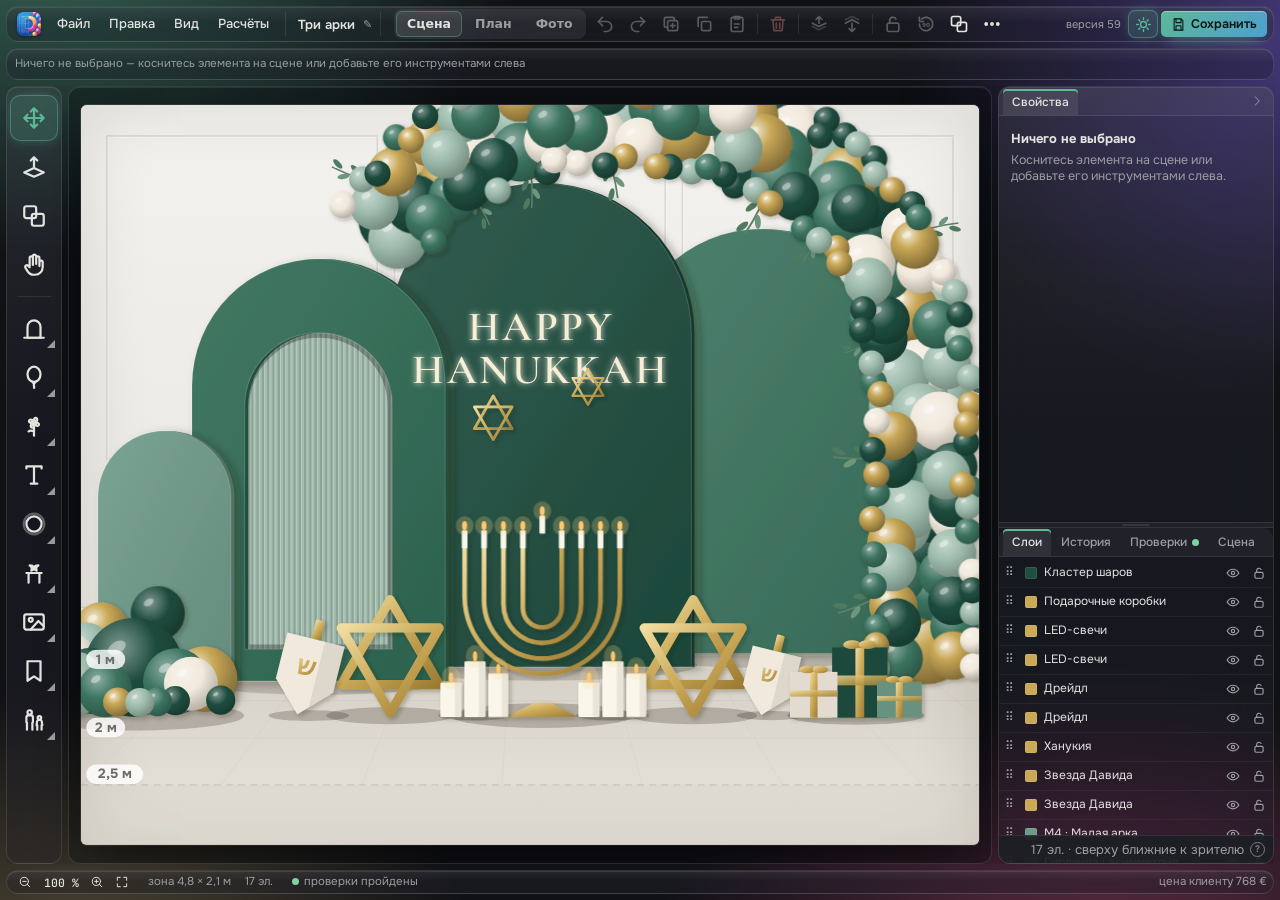
==== index.html @ ae2aa24e "v59: при выделенной группе касание другого объекта выбирает его Co-Authored-By: Claude Opus 5.5 <nor" ====
<!doctype html>
<html lang="ru">
<head>
<meta charset="utf-8">
<meta name="viewport" content="width=device-width,initial-scale=1,viewport-fit=cover">
<meta name="theme-color" content="#2A2C2F">
<meta name="description" content="Konfetti Deco — конструктор фотозон: сцена, смета, чертежи и предложение клиенту">
<link rel="manifest" href="manifest.webmanifest">
<link rel="icon" type="image/png" href="icons/favicon-64.png">
<link rel="apple-touch-icon" href="icons/icon-180.png">
<meta name="apple-mobile-web-app-capable" content="yes">
<meta name="mobile-web-app-capable" content="yes">
<meta name="apple-mobile-web-app-status-bar-style" content="black-translucent">
<meta name="apple-mobile-web-app-title" content="Konfetti Deco">
<title>Konfetti Deco</title>

<link rel="stylesheet" href="https://fonts.googleapis.com/css2?family=Cormorant+Garamond:wght@500;600;700&family=JetBrains+Mono:wght@400;500&family=Marck+Script&family=Onest:wght@400;500;600;700&family=Great+Vibes&family=Alex+Brush&family=Parisienne&family=Pinyon+Script&family=Bad+Script&family=Caveat:wght@700&family=Pacifico&family=Lobster&family=Playfair+Display:wght@700&family=Cinzel:wght@700&family=Prata&family=Forum&family=Montserrat:wght@600;700&family=Comfortaa:wght@700&family=Amatic+SC:wght@700&display=swap">
<script>try{var th=localStorage.getItem('fotozona.theme.v1');document.documentElement.setAttribute('data-theme',th==='light'?'light':'dark');if(localStorage.getItem('fotozona.glass.v1')!=='off')document.documentElement.classList.add('glass')}catch(e){document.documentElement.classList.add('glass');document.documentElement.setAttribute('data-theme','dark')}</script>
<style>
/* Layout: a glass tab bar stays on top; every tab is a column of soft raised cards over a warm, lightly tinted ground.
   In the constructor the scene stays in view while the controls scroll under it; on wide screens it becomes two columns. */
:root{
  --bg:#F2ECE1; --bg2:#E8DFCE; --surface:#FFFDF9; --surface2:#F2EBDD; --well:#EDE5D5; --glass:rgba(255,253,249,.74);
  --ink:#1D2320; --muted:#646357; --line:#DCD2BD; --hair:rgba(70,52,18,.12); --hi:rgba(255,255,255,.75);
  --accent:#1F4D3F; --accent2:#2D6B57; --accent-ink:#FFFFFF; --accent-soft:#DCE8E1; --brass:#8A691C; --chip:#EAE2D0;
  --tint1:rgba(201,168,87,.20); --tint2:rgba(47,107,85,.13);
  --ok:#1C6E46; --warn:#8A5A00; --bad:#B3261E; --dim:#A3451C; --wood:#C49A5E; --steel:#7F8C9B; --skin:#E9E4D8;
  --sh1:0 1px 2px rgba(60,44,12,.05),0 10px 28px -14px rgba(60,44,12,.22);
  --sh2:0 2px 4px rgba(60,44,12,.06),0 18px 44px -18px rgba(60,44,12,.32);
  --sh3:0 3px 8px rgba(60,44,12,.08),0 30px 60px -24px rgba(40,30,8,.42);
  --f-display:'Cormorant Garamond',Georgia,'Times New Roman',serif;
  --f-body:'Onest','Segoe UI',Roboto,Arial,sans-serif;
  --f-mono:'JetBrains Mono','SFMono-Regular',Menlo,Consolas,monospace;
  --tabs-h:52px; --r:20px; --rc:13px; --ease:cubic-bezier(.2,.8,.2,1);
}
@media (prefers-color-scheme: dark){ :root:not([data-theme="light"]){
  --bg:#0F1210; --bg2:#151A16; --surface:#1A201C; --surface2:#232B25; --well:#141916; --glass:rgba(24,30,26,.72);
  --ink:#ECE7DA; --muted:#A6A497; --line:#364037; --hair:rgba(255,255,255,.09); --hi:rgba(255,255,255,.07);
  --accent:#7CC8A6; --accent2:#9BD9BC; --accent-ink:#0E1512; --accent-soft:#20332A; --brass:#D9BC74; --chip:#283029;
  --tint1:rgba(201,168,87,.10); --tint2:rgba(124,200,166,.08);
  --ok:#7CD4A4; --warn:#F0C36A; --bad:#FF9A8F; --dim:#F0A27A; --wood:#B98F56; --steel:#93A1B1; --skin:#2A312B;
  --sh1:0 1px 2px rgba(0,0,0,.3),0 10px 28px -14px rgba(0,0,0,.6);
  --sh2:0 2px 4px rgba(0,0,0,.35),0 18px 44px -18px rgba(0,0,0,.7);
  --sh3:0 3px 8px rgba(0,0,0,.4),0 30px 60px -24px rgba(0,0,0,.8); color-scheme:dark } }
:root[data-theme="dark"]{
  --bg:#0F1210; --bg2:#151A16; --surface:#1A201C; --surface2:#232B25; --well:#141916; --glass:rgba(24,30,26,.72);
  --ink:#ECE7DA; --muted:#A6A497; --line:#364037; --hair:rgba(255,255,255,.09); --hi:rgba(255,255,255,.07);
  --accent:#7CC8A6; --accent2:#9BD9BC; --accent-ink:#0E1512; --accent-soft:#20332A; --brass:#D9BC74; --chip:#283029;
  --tint1:rgba(201,168,87,.10); --tint2:rgba(124,200,166,.08);
  --ok:#7CD4A4; --warn:#F0C36A; --bad:#FF9A8F; --dim:#F0A27A; --wood:#B98F56; --steel:#93A1B1; --skin:#2A312B;
  --sh1:0 1px 2px rgba(0,0,0,.3),0 10px 28px -14px rgba(0,0,0,.6);
  --sh2:0 2px 4px rgba(0,0,0,.35),0 18px 44px -18px rgba(0,0,0,.7);
  --sh3:0 3px 8px rgba(0,0,0,.4),0 30px 60px -24px rgba(0,0,0,.8); color-scheme:dark }

*{box-sizing:border-box}
[hidden]{display:none!important}
body{margin:0;background:var(--bg);color:var(--ink);font-family:var(--f-body);font-size:15px;line-height:1.5;-webkit-text-size-adjust:100%;overflow-x:hidden}
body::before{content:"";position:fixed;inset:0;z-index:-1;pointer-events:none;background:radial-gradient(900px 520px at 8% -6%,var(--tint1),transparent 62%),radial-gradient(820px 520px at 104% 8%,var(--tint2),transparent 58%),linear-gradient(180deg,var(--bg),var(--bg2))}
button,input,select,textarea{font:inherit;color:inherit}
button{cursor:pointer;-webkit-tap-highlight-color:transparent}
h1,h2,h3{font-family:var(--f-display);font-weight:600;font-variant-numeric:lining-nums;line-height:1.12;margin:0;text-wrap:balance}
h2{font-size:28px} h3{font-size:22px}
p{margin:0 0 8px} p:last-child{margin-bottom:0}
.muted{color:var(--muted)} .small{font-size:13px} .mono{font-family:var(--f-mono);font-variant-numeric:tabular-nums}
.eyebrow{font-size:11px;letter-spacing:.14em;text-transform:uppercase;color:var(--brass);font-weight:600}
:focus-visible{outline:2px solid var(--accent);outline-offset:2px}
.btn,.chip,.seg button,.tile,.pal,.sw,.tab,.thumb,.tpl,.gbtn,.cmyk-btn,.stp .sb{transition:transform .12s var(--ease),background-color .18s,box-shadow .18s,border-color .18s,color .18s,opacity .18s}

/* ---------- header and tabs ---------- */
.top{display:flex;align-items:flex-end;gap:10px;padding:16px 16px 10px;max-width:1280px;margin:0 auto}
.top .brand{flex:1;min-width:0}
.pname{display:block;width:100%;border:0;background:transparent;font-family:var(--f-display);font-weight:600;font-size:31px;line-height:1.1;padding:0;border-bottom:1px dashed transparent;font-variant-numeric:lining-nums;text-overflow:ellipsis}
.pname:hover,.pname:focus{border-bottom-color:var(--line);outline:none}
.top .acts{display:flex;gap:6px;flex:none}
body[data-tab=con] .top .acts .btn.ic{display:none}
.tabs{position:sticky;top:env(safe-area-inset-top,0px);z-index:30;background:var(--glass);-webkit-backdrop-filter:blur(18px) saturate(1.5);backdrop-filter:blur(18px) saturate(1.5);border-block:1px solid var(--hair);box-shadow:0 8px 24px -18px rgba(40,30,8,.5)}
.tabs .in{display:flex;gap:4px;align-items:center;height:var(--tabs-h);overflow-x:auto;scrollbar-width:none;max-width:1280px;margin:0 auto;padding:0 12px}
.tabs .in::-webkit-scrollbar{display:none}
.tab{flex:none;border:0;background:transparent;height:38px;padding:0 13px;border-radius:999px;font-size:14px;font-weight:500;color:var(--muted);white-space:nowrap}
.tab:hover{color:var(--ink)}
.tab[aria-selected="true"]{color:var(--accent-ink);background:linear-gradient(180deg,var(--accent2),var(--accent));font-weight:600;box-shadow:inset 0 1px 0 rgba(255,255,255,.22),0 6px 14px -8px var(--accent)}
.tab .n{font-family:var(--f-mono);font-size:11px;opacity:.6;margin-right:6px}
main{max-width:1280px;margin:0 auto;padding-block:16px 90px;padding-inline:16px}

/* ---------- cards and common pieces ---------- */
.col{display:flex;flex-direction:column;gap:16px}
.cols{display:grid;gap:16px;grid-template-columns:minmax(0,1fr)}
.cols>*,.col>*,.con>*,.con-l>*,.con-r>*{min-width:0}
@media (min-width:1040px){.cols{grid-template-columns:minmax(0,1fr) minmax(0,1fr);align-items:start}.cols>.wide{grid-column:1/-1}}
[data-sec]:empty{display:none}
.card{background:linear-gradient(180deg,var(--surface),color-mix(in srgb,var(--surface) 92%,var(--bg2)));border:1px solid var(--hair);border-radius:var(--r);padding:18px;box-shadow:inset 0 1px 0 var(--hi),var(--sh1)}
.card>.eyebrow{margin-bottom:2px}
.card>h2,.card>h3{margin-bottom:12px}
.card .lead{color:var(--muted);margin:-4px 0 12px;max-width:68ch}
.row{display:flex;flex-wrap:wrap;gap:8px;align-items:center}
.grid{display:grid;gap:10px;grid-template-columns:repeat(auto-fill,minmax(132px,1fr))}
.grid.w{grid-template-columns:repeat(auto-fill,minmax(200px,1fr))}
.grid.stats{margin-top:14px}
hr{border:0;border-top:1px solid var(--hair);margin:14px 0}

.btn{display:inline-flex;align-items:center;justify-content:center;gap:7px;min-height:44px;padding:0 15px;border-radius:var(--rc);border:1px solid var(--hair);background:linear-gradient(180deg,var(--surface),var(--surface2));font-weight:500;font-size:14px;white-space:nowrap;box-shadow:inset 0 1px 0 var(--hi),0 1px 2px rgba(40,30,8,.08)}
.btn:hover{border-color:color-mix(in srgb,var(--accent) 55%,transparent)}
.btn:active,.chip:active,.tile:active,.pal:active,.tpl:active,.gbtn:active,.thumb:active{transform:scale(.97)}
.btn.pri{background:linear-gradient(180deg,var(--accent2),var(--accent));border-color:transparent;color:var(--accent-ink);font-weight:600;box-shadow:inset 0 1px 0 rgba(255,255,255,.25),0 8px 18px -10px var(--accent)}
.btn.sm{min-height:36px;padding:0 11px;font-size:13px}
.btn.ic{width:44px;padding:0}
.btn.dng{color:var(--bad)}
.btn[disabled],.gbtn[disabled]{opacity:.38;cursor:default}
.btn svg,.gbtn svg{width:18px;height:18px;flex:none}
.up{position:relative;overflow:hidden;cursor:pointer}
.up input[type=file]{position:absolute;inset:0;width:100%;height:100%;opacity:0;cursor:pointer;font-size:0}

.fld{display:flex;flex-direction:column;gap:4px;min-width:0}
.fld>.fl{font-size:12px;color:var(--muted);overflow:hidden;text-overflow:ellipsis}
.fld input[type=text],.fld input[type=date],.fld select,.fld textarea{min-height:44px;border:1px solid var(--hair);border-radius:var(--rc);background:var(--surface);padding:0 12px;width:100%;min-width:0;box-shadow:inset 0 1px 2px rgba(40,30,8,.06)}
.fld textarea{padding:10px 12px;resize:vertical;line-height:1.4}
.stp{display:flex;align-items:stretch;height:44px;border:1px solid var(--hair);border-radius:var(--rc);overflow:hidden;background:var(--surface);box-shadow:inset 0 1px 2px rgba(40,30,8,.06)}
.stp input{flex:1;width:100%;min-width:0;border:0;background:transparent;text-align:center;font-family:var(--f-mono);font-size:14px;padding:0 2px;-moz-appearance:textfield;appearance:textfield}
.stp input::-webkit-outer-spin-button,.stp input::-webkit-inner-spin-button{-webkit-appearance:none;margin:0}
.stp .sb{flex:none;width:38px;border:0;background:var(--surface2);font-size:19px;line-height:1;color:var(--ink)}
.stp .sb:active{background:var(--chip);transform:scale(.94)}
.seg{display:inline-flex;gap:3px;padding:3px;border-radius:calc(var(--rc) + 2px);background:var(--well);box-shadow:inset 0 1px 3px rgba(40,30,8,.12);max-width:100%}
.seg button{border:0;background:transparent;min-height:38px;padding:0 13px;font-size:13.5px;border-radius:calc(var(--rc) - 2px);white-space:nowrap;color:var(--muted)}
.seg button[aria-pressed="true"]{background:linear-gradient(180deg,var(--accent2),var(--accent));color:var(--accent-ink);font-weight:600;box-shadow:inset 0 1px 0 rgba(255,255,255,.22),0 4px 10px -6px var(--accent)}
.seg.scroll{display:flex;overflow-x:auto;scrollbar-width:none}
.seg.scroll::-webkit-scrollbar{display:none}
.seg.scroll button{flex:1 0 auto}
.tog{display:inline-flex;align-items:center;gap:9px;min-height:44px;cursor:pointer;font-size:14px}
.tog input{width:22px;height:22px;accent-color:var(--accent);margin:0;flex:none}
.togs{gap:4px 18px}
.chip{display:inline-flex;align-items:center;gap:7px;min-height:40px;padding:0 14px;border-radius:999px;border:1px solid var(--hair);background:linear-gradient(180deg,var(--surface),var(--surface2));font-size:13.5px;white-space:nowrap;box-shadow:inset 0 1px 0 var(--hi)}
.chip[aria-pressed="true"]{background:linear-gradient(180deg,var(--accent2),var(--accent));border-color:transparent;color:var(--accent-ink);font-weight:600;box-shadow:inset 0 1px 0 rgba(255,255,255,.22),0 6px 14px -8px var(--accent)}
.chips{display:flex;flex-wrap:wrap;gap:7px}

/* colour */
.sws{display:flex;flex-wrap:wrap;gap:9px;align-items:center}
.sw{width:40px;height:40px;border-radius:50%;padding:0;flex:none;border:2px solid var(--surface);background:radial-gradient(circle at 30% 24%,rgba(255,255,255,.6),rgba(255,255,255,0) 46%),var(--c,#888);box-shadow:0 0 0 1px var(--hair),0 3px 8px -3px rgba(40,30,8,.4)}
.sw.big{width:48px;height:48px}
.sw:hover{transform:translateY(-1px)}
.sw[aria-pressed="true"]{box-shadow:0 0 0 2.5px var(--accent),0 6px 12px -4px rgba(40,30,8,.45);transform:scale(1.06)}
.cmyk-btn{display:inline-flex;align-items:center;gap:9px;min-height:40px;padding:0 13px 0 6px;border-radius:999px;border:1px solid var(--hair);background:linear-gradient(180deg,var(--surface),var(--surface2));font-size:12.5px;box-shadow:inset 0 1px 0 var(--hi)}
.cmyk-btn i{width:28px;height:28px;border-radius:50%;border:1px solid var(--hair);flex:none}
.cmyk-btn[aria-expanded="true"]{border-color:var(--accent);box-shadow:0 0 0 1px var(--accent)}
.cmyk{margin-top:10px;padding:14px;border-radius:16px;background:var(--well);box-shadow:inset 0 1px 3px rgba(40,30,8,.12);display:flex;flex-direction:column;gap:10px;animation:pop .22s var(--ease)}
.cmyk.wheelp{flex-direction:row;flex-wrap:wrap;gap:18px;align-items:center;justify-content:center;padding:18px 14px}
.wh{position:relative;flex:0 0 auto;width:min(230px,100%);aspect-ratio:1;border-radius:50%;touch-action:none;cursor:crosshair;-webkit-user-select:none;user-select:none;
  background:radial-gradient(closest-side,#fff,rgba(255,255,255,0)),conic-gradient(from 90deg,#f00,#f0f,#00f,#0ff,#0f0,#ff0,#f00);
  box-shadow:0 0 0 5px var(--surface),0 0 0 6px var(--hair),0 12px 26px -12px rgba(40,30,8,.55)}
.whd{position:absolute;inset:0;border-radius:50%;background:#000;opacity:calc((1 - var(--v,1))*.6);pointer-events:none}
.whl{position:absolute;left:50%;top:50%;height:0;border-top:2px dashed rgba(20,20,20,.6);transform-origin:0 50%;pointer-events:none;filter:drop-shadow(0 0 1px rgba(255,255,255,.7))}
.wht{position:absolute;width:32px;height:32px;margin:-16px 0 0 -16px;border-radius:50%;border:3px solid #fff;box-shadow:0 0 0 2px rgba(0,0,0,.62),0 4px 10px rgba(0,0,0,.4);pointer-events:none}
.whside{flex:1 1 230px;min-width:0;display:flex;flex-direction:column;gap:12px}
.whrow{display:grid;grid-template-columns:auto minmax(0,1fr);gap:12px;align-items:center}
.whrow b,.kn b{font-weight:500;font-size:12px;color:var(--muted)}
.kn{display:grid;grid-template-columns:repeat(4,minmax(0,1fr));gap:8px}
.kn label{display:flex;flex-direction:column;gap:3px;min-width:0}
.kn b{font-family:var(--f-mono);font-size:13px;padding-left:2px}
.cmyk input[type=number],.cmyk .hex input{height:40px;border:1px solid var(--hair);border-radius:11px;background:var(--surface);text-align:center;font-family:var(--f-mono);font-size:14px;width:100%;min-width:0;padding:0 4px}
.cmyk input[type=range]{-webkit-appearance:none;appearance:none;width:100%;height:30px;background:transparent;margin:0;touch-action:pan-y}
.cmyk input[type=range]::-webkit-slider-runnable-track{height:14px;border-radius:7px;background:linear-gradient(90deg,var(--g0),var(--g1));box-shadow:inset 0 0 0 1px var(--hair)}
.cmyk input[type=range]::-moz-range-track{height:14px;border-radius:7px;background:linear-gradient(90deg,var(--g0),var(--g1));box-shadow:inset 0 0 0 1px var(--hair)}
.cmyk input[type=range]::-webkit-slider-thumb{-webkit-appearance:none;width:28px;height:28px;margin-top:-7px;border-radius:50%;background:#fff;border:2px solid #1F4D3F;box-shadow:0 3px 8px rgba(0,0,0,.3)}
.cmyk input[type=range]::-moz-range-thumb{width:24px;height:24px;border-radius:50%;background:#fff;border:2px solid #1F4D3F;box-shadow:0 3px 8px rgba(0,0,0,.3)}
.cmyk .hexrow{display:flex;flex-wrap:wrap;gap:10px 14px;align-items:center}
.cmyk .hex{display:flex;align-items:center;gap:8px;font-size:12px;color:var(--muted);flex:none}
.cmyk .hex input{width:104px}
.cmyk .hexrow>span{flex:1;min-width:160px}
.dot{display:inline-block;width:13px;height:13px;border-radius:50%;border:1px solid var(--hair);vertical-align:-1px;margin-right:6px;flex:none}
.dot.cham{background:linear-gradient(135deg,#F3B7CF,#CDB4F0,#A9E3DC,#F6D9B0)!important}

.stat{background:var(--well);border-radius:14px;padding:11px 13px;min-width:0;box-shadow:inset 0 1px 2px rgba(40,30,8,.08)}
.stat b{display:block;font-family:var(--f-mono);font-weight:500;font-size:15px;line-height:1.3;overflow-wrap:anywhere}
.stat span{display:block;font-size:12px;line-height:1.3;color:var(--muted);margin-top:2px}
.stat.ok b{color:var(--ok)} .stat.bad b{color:var(--bad)}

.tw{overflow-x:auto;margin:0 -4px;padding:0 4px}
table.t{width:100%;border-collapse:collapse;font-size:13.5px}
table.t th{font-size:11px;letter-spacing:.06em;text-transform:uppercase;color:var(--muted);font-weight:600;text-align:left;padding:6px 8px;border-bottom:1px solid var(--line);white-space:nowrap}
table.t td{padding:8px;border-bottom:1px solid var(--hair);vertical-align:top}
table.t td.r,table.t th.r{text-align:right;font-family:var(--f-mono);font-variant-numeric:tabular-nums;white-space:nowrap}
table.t tr.sum td{font-weight:600;border-bottom:0;background:var(--well)}
table.t tr.sum td:first-child{border-radius:10px 0 0 10px} table.t tr.sum td:last-child{border-radius:0 10px 10px 0}
table.t tr.grp td{background:var(--well);font-weight:600;border-bottom:0}
table.t .spec{display:block;color:var(--muted);font-size:12px;line-height:1.35}
table.t .pin{width:78px;height:36px;border:1px solid var(--hair);border-radius:10px;background:var(--surface);text-align:right;padding:0 8px;font-family:var(--f-mono);font-size:13px;box-shadow:inset 0 1px 2px rgba(40,30,8,.06)}
.pos{display:inline-flex;align-items:center;justify-content:center;min-width:22px;height:22px;border-radius:7px;background:var(--accent-soft);color:var(--accent);font-weight:600;font-size:12px;padding:0 5px}
.check{display:flex;gap:8px;align-items:flex-start;font-size:13px;color:var(--muted);margin-top:10px}
.check b{color:var(--ok);flex:none}
.chk{list-style:none;margin:0;padding:0;display:flex;flex-direction:column;gap:7px}
.chk li{display:flex;gap:9px;align-items:flex-start;font-size:13.5px;line-height:1.4}
.chk li::before{content:"✓";flex:none;width:20px;height:20px;border-radius:50%;display:flex;align-items:center;justify-content:center;font-size:12px;font-weight:700;background:var(--accent-soft);color:var(--ok)}
.chk li.warn::before{content:"!";background:color-mix(in srgb,var(--warn) 18%,transparent);color:var(--warn)}
.chk li.info::before{content:"i";background:var(--chip);color:var(--muted);font-family:var(--f-display);font-style:italic}
.chk li.bad::before{content:"!";background:color-mix(in srgb,var(--bad) 16%,transparent);color:var(--bad)}
ul.pl{margin:0;padding-left:18px} ul.pl li{margin:4px 0}
ol.steps{list-style:none;margin:0;padding:0;counter-reset:s}
ol.steps li{counter-increment:s;display:grid;grid-template-columns:30px 1fr auto;gap:10px;padding:11px 0;border-bottom:1px solid var(--hair)}
ol.steps li:last-child{border-bottom:0}
ol.steps li::before{content:counter(s);width:28px;height:28px;border-radius:50%;background:linear-gradient(180deg,var(--accent2),var(--accent));color:var(--accent-ink);display:flex;align-items:center;justify-content:center;font-family:var(--f-mono);font-size:13px}
ol.steps b{display:block} ol.steps .tm{font-family:var(--f-mono);font-size:13px;color:var(--muted);white-space:nowrap}
details{border-top:1px solid var(--hair);margin-top:12px;padding-top:10px}
details summary{cursor:pointer;font-weight:500;font-size:14px;color:var(--accent);min-height:32px}
details>div{margin-top:8px;font-size:13.5px;color:var(--muted)}

/* ---------- constructor ---------- */
.con{display:flex;flex-direction:column;gap:16px}
.con-l,.con-r{display:contents}
.stagebox{background:var(--surface);border:1px solid var(--hair);border-radius:24px;overflow:hidden;box-shadow:var(--sh2)}
@media (min-height:700px){.con [data-sec=stage]{position:sticky;top:calc(env(safe-area-inset-top,0px) + var(--tabs-h) + 8px);z-index:10}.stagebox{box-shadow:var(--sh3)}}
.stagewrap{position:relative;line-height:0;overflow:hidden;touch-action:none;user-select:none;-webkit-user-select:none;-webkit-touch-callout:none;background:#EFEDE7}
.stagewrap::after{content:"";position:absolute;inset:0;pointer-events:none;box-shadow:inset 0 0 70px rgba(40,30,8,.13),inset 0 -1px 0 rgba(40,30,8,.12)}
#stage{display:block;width:100%;height:auto}
#scdefs{position:absolute;left:0;top:0}
.zoomer{position:relative;transform-origin:0 0}
#scn{position:absolute;inset:0;z-index:1}
#scn .el.lk>g{pointer-events:none!important}
#guides{position:absolute;inset:0;z-index:2;pointer-events:none}
#guides i{position:absolute;background:#E0457B;box-shadow:0 0 0 .5px rgba(255,255,255,.8)}
#guides .gv{top:0;bottom:0;width:calc(1.5px * var(--iz,1));margin-left:calc(-.75px * var(--iz,1))}
#guides .gh{left:0;right:0;height:calc(1.5px * var(--iz,1));margin-top:calc(-.75px * var(--iz,1))}
#guides .zt{position:absolute;left:8px;transform:translateY(-130%) scale(var(--iz,1));transform-origin:0 100%;background:#1F4D3F;color:#fff;font:600 12px/1.2 var(--sans,system-ui);padding:3px 8px;border-radius:99px;white-space:nowrap}
#scn .el{position:absolute;display:block;overflow:visible;pointer-events:none}
#scn .el>g{pointer-events:visiblePainted;cursor:grab}
/* the selected element gets its own compositor layer: moving, resizing or recolouring it repaints nothing else */
#scn .el.on{will-change:transform;transition:left .16s var(--ease),top .16s var(--ease)}
.stagewrap.drag #scn .el{transition:none}
#scover{position:absolute;inset:0;width:100%;height:100%;z-index:2;pointer-events:none}
.stagewrap.drag,.stagewrap.drag #scn .el>g{cursor:grabbing}
/* the selection frame: HTML over the picture, so a finger keeps hold of it while the picture redraws */
.ov{position:absolute;z-index:3;box-sizing:border-box;border:2px dashed #1F4D3F;border-radius:6px;background:rgba(255,255,255,.07);box-shadow:0 0 0 1.5px rgba(255,255,255,.92),0 10px 26px -12px rgba(0,0,0,.45);cursor:grab;touch-action:none;transition:left .16s var(--ease),top .16s var(--ease),width .16s var(--ease),height .16s var(--ease),background-color .16s}
.ov::before{content:"";position:absolute;inset:-9px}
.ov.live{transition:none;background:rgba(31,77,63,.10);cursor:grabbing}
.ov .hd{position:absolute;width:44px;height:44px;margin:-22px 0 0 -22px;touch-action:none;cursor:nwse-resize;z-index:1;scale:var(--iz,1)}
.ov{border-width:calc(2px * var(--iz,1))}
.ov.grp{border-style:solid;border-color:#C9A857;background:rgba(201,168,87,.08)}
.ov.lk{pointer-events:none;border-style:dotted;border-color:#8A691C;background:transparent}
.ov.lk::before{display:none}
.ov .rh{position:absolute;left:50%;top:calc(-50px * var(--iz,1));width:44px;height:44px;margin:-22px 0 0 -22px;touch-action:none;cursor:grab;z-index:2;scale:var(--iz,1)}
.ov .rh::after{content:"";position:absolute;inset:10px;border-radius:50%;background:#C9A857 url("data:image/svg+xml,%3Csvg xmlns='http://www.w3.org/2000/svg' viewBox='0 0 24 24' fill='none' stroke='%23fff' stroke-width='2.6' stroke-linecap='round'%3E%3Cpath d='M20 12a8 8 0 1 1-2.3-5.6'/%3E%3Cpath d='M20 4v5h-5'/%3E%3C/svg%3E") center/16px no-repeat;border:2.5px solid #fff;box-shadow:0 3px 8px rgba(0,0,0,.35)}
.ov .rh::before{content:"";position:absolute;left:50%;top:100%;width:0;height:calc(28px);border-left:1.5px dashed rgba(31,77,63,.7)}
.ov.tiny .rh{top:calc(-56px * var(--iz,1))}
.ov .lh,.ov .dh{position:absolute;top:calc(-50px * var(--iz,1));width:44px;height:44px;margin:-22px 0 0 -22px;touch-action:none;z-index:2;scale:var(--iz,1)}
.ov .lh{left:calc(50% + var(--hx,0px) - 50px * var(--iz,1));cursor:ns-resize} .ov .dh{left:calc(50% + var(--hx,0px) + 50px * var(--iz,1));cursor:move}
.ov .rh{margin-left:calc(-22px + var(--hx,0px))}
.ov.hb .lh,.ov.hb .dh,.ov.hb .rh{top:calc(100% + 50px * var(--iz,1))} .ov.hb .rh::before{top:auto;bottom:100%}
.ov.tiny .lh,.ov.tiny .dh{top:calc(-56px * var(--iz,1))}
.ov .lh::after,.ov .dh::after{content:"";position:absolute;inset:10px;border-radius:50%;border:2.5px solid #fff;box-shadow:0 3px 8px rgba(0,0,0,.35)}
.ov .lh::after{background:#2D6B57 url("data:image/svg+xml,%3Csvg xmlns='http://www.w3.org/2000/svg' viewBox='0 0 24 24' fill='none' stroke='%23fff' stroke-width='2.6' stroke-linecap='round' stroke-linejoin='round'%3E%3Cpath d='M12 3v18M7 8l5-5 5 5M7 16l5 5 5-5'/%3E%3C/svg%3E") center/15px no-repeat}
.ov .dh::after{background:#7A4E9C url("data:image/svg+xml,%3Csvg xmlns='http://www.w3.org/2000/svg' viewBox='0 0 24 24' fill='none' stroke='%23fff' stroke-width='2.6' stroke-linecap='round' stroke-linejoin='round'%3E%3Cpath d='M4 20L20 4M4 20h7M4 20v-7M20 4h-7M20 4v7'/%3E%3C/svg%3E") center/14px no-repeat}
.ov .lh:active::after,.ov .dh:active::after{transform:scale(1.2)}
.ov .hd::after{content:"";position:absolute;inset:12px;border-radius:50%;background:#fff;border:2.5px solid #1F4D3F;box-shadow:0 3px 8px rgba(0,0,0,.35);transition:transform .12s var(--ease)}
.ov .hd:active::after{transform:scale(1.25)}
.ov .hd.w{left:0;top:50%;cursor:ew-resize} .ov .hd.e{left:100%;top:50%;cursor:ew-resize}
.ov .hd.n{left:50%;top:0;cursor:ns-resize} .ov .hd.ne{left:100%;top:0}
.ov.tiny .hd.w,.ov.tiny .hd.e,.ov.tiny .hd.n{display:none}
.ov.tiny .hd.ne{transform:translate(15px,-15px)}
/* a garland is bent by the green points on its line; its size handles step outside the frame so the two never sit on each other */
.ov .nd{position:absolute;width:44px;height:44px;margin:-22px 0 0 -22px;touch-action:none;cursor:move;z-index:2;scale:var(--iz,1)}
.ov .nd::after{content:"";position:absolute;inset:11px;border-radius:50%;background:#2D6B57;border:3px solid #fff;box-shadow:0 3px 8px rgba(0,0,0,.4);transition:transform .12s var(--ease)}
.ov .nd:active::after,.ov .nd.on::after{transform:scale(1.3);background:#C9A857}
.ov.gar .hd.w{transform:translateX(-26px)} .ov.gar .hd.e{transform:translateX(26px)} .ov.gar .hd.n{transform:translateY(-26px)} .ov.gar .hd.ne{transform:translate(26px,-26px)}
.stage-tools.b{top:auto;bottom:10px}
.gbtn{font-size:22px;font-weight:500;line-height:1}
.gbtn.zl{font-size:12.5px;min-width:64px;justify-content:center;font-family:var(--f-mono)}
.gbtn[aria-pressed="true"]{background:linear-gradient(180deg,#2D6B57,#1F4D3F);color:#fff;border-color:transparent}
.stagewrap.zoomed{cursor:grab}
/* evening: the room and the decor go dark, light sources stay bright */
.stagewrap.night #stage,.stagewrap.night #scn .el:not(.glow){filter:brightness(.42) saturate(.85) hue-rotate(-8deg)}
.stagewrap.night #scn .el.glow{filter:drop-shadow(0 0 14px var(--gc,#FFE3A0)) brightness(1.15)}
.stagewrap.night::before{content:"";position:absolute;inset:0;z-index:2;pointer-events:none;background:radial-gradient(70% 60% at 50% 40%,rgba(255,200,120,.08),rgba(8,10,30,.35))}
.autohint{min-height:44px;display:flex;align-items:center}
.stage-tools{position:absolute;z-index:4;left:10px;top:10px;display:flex;gap:6px;line-height:1}
.stage-tools.r{left:auto;right:10px}
.gbtn.wide{width:auto;padding:0 14px 0 11px;border-radius:999px;gap:7px;font-size:13px;font-weight:600}
.gbtn{width:42px;height:42px;border-radius:50%;border:1px solid rgba(255,255,255,.55);background:rgba(255,253,249,.62);color:#1D2320;display:flex;align-items:center;justify-content:center;-webkit-backdrop-filter:blur(12px) saturate(1.4);backdrop-filter:blur(12px) saturate(1.4);box-shadow:0 6px 16px -8px rgba(0,0,0,.45),inset 0 1px 0 rgba(255,255,255,.7)}
.selbar{display:flex;align-items:center;gap:6px;padding:7px 9px;min-height:58px;background:var(--glass);-webkit-backdrop-filter:blur(14px);backdrop-filter:blur(14px);border-top:1px solid var(--hair);line-height:1.4}
.selbar .nm{flex:1;min-width:0;font-weight:600;font-size:14px;white-space:nowrap;overflow:hidden;text-overflow:ellipsis;padding-left:5px}
.selbar .nm small{display:block;font-weight:400;color:var(--muted);font-size:12px;overflow:hidden;text-overflow:ellipsis}
.selbar .hint{flex:1;color:var(--muted);font-size:13px;line-height:1.35;padding:0 6px}
.fonts{display:grid;grid-template-columns:repeat(auto-fill,minmax(118px,1fr));gap:7px;margin-bottom:6px}
.fontb{display:flex;flex-direction:column;align-items:flex-start;gap:2px;min-height:64px;padding:8px 10px;border:1px solid var(--hair);border-radius:13px;background:linear-gradient(180deg,var(--surface),var(--surface2));text-align:left;overflow:hidden}
.fontb span{font-size:22px;line-height:1.15;white-space:nowrap;overflow:hidden;text-overflow:ellipsis;max-width:100%;color:var(--ink)}
.fontb small{font-size:11px;color:var(--muted)}
.fontb[aria-pressed="true"]{border-color:var(--accent);box-shadow:0 0 0 1.5px var(--accent)}
.fontb.nocyr{opacity:.55}
.shares{display:grid;grid-template-columns:repeat(5,57px);margin:10px 0 4px}
.shares label{display:flex;flex-direction:column;align-items:center;gap:3px;min-width:0;padding-right:9px}
.shares .dot{display:none}
.shares input{width:100%;height:38px;border:1px solid var(--hair);border-radius:10px;background:var(--surface);text-align:center;font-family:var(--f-mono);font-size:13.5px;min-width:0;padding:0 2px;-moz-appearance:textfield;appearance:textfield}
.shares input::-webkit-outer-spin-button,.shares input::-webkit-inner-spin-button{-webkit-appearance:none;margin:0}
.shares small{font-size:11px;color:var(--muted);font-family:var(--f-mono)}
.finl{font-size:10px;margin-left:2px;color:var(--muted);vertical-align:1px}
.lyrs{display:flex;flex-direction:column;gap:4px;max-height:380px;overflow:auto;margin:0 -4px;padding:2px 4px}
.lyr{display:flex;align-items:center;gap:4px;border-radius:12px;padding:2px 2px 2px 0}
.lyr.on{background:var(--accent-soft)}
.lyr.hid .lyrsel{opacity:.45}
.lyrsel{flex:1;min-width:0;display:flex;align-items:center;gap:9px;min-height:44px;padding:0 10px;border:0;background:transparent;text-align:left;border-radius:10px;font-size:14px}
.lyrsel span{flex:1;min-width:0;overflow:hidden;text-overflow:ellipsis;white-space:nowrap}
.lyrsel small{color:var(--brass);font-size:11px;flex:none}
.lyrsel .dot{width:16px;height:16px;margin:0}
.lyr .btn.ic.sm{width:40px;min-height:40px;padding:0}
.lyr .btn[aria-pressed="true"]{color:var(--brass);border-color:var(--brass)}
.tilew{position:relative;display:flex;flex-direction:column}
.tilew>.tile,.tilew>.tpl{flex:1}
.tilex{position:absolute;top:4px;right:4px;min-width:30px;height:30px;border-radius:15px;border:1px solid var(--hair);background:var(--surface);color:var(--bad);font-size:18px;line-height:1;padding:0 8px;box-shadow:var(--sh1)}
.tilex.sure{font-size:12px;font-weight:600}
.tiles{display:grid;grid-template-columns:repeat(auto-fill,minmax(98px,1fr));gap:9px;margin-top:12px}
.tile{display:flex;flex-direction:column;align-items:center;gap:5px;padding:8px 5px 7px;border:1px solid var(--hair);border-radius:16px;background:linear-gradient(180deg,var(--surface),var(--surface2));font-size:12px;line-height:1.2;text-align:center;min-height:112px;box-shadow:inset 0 1px 0 var(--hi),0 1px 2px rgba(40,30,8,.06)}
.tile:hover{border-color:color-mix(in srgb,var(--accent) 55%,transparent);transform:translateY(-2px);box-shadow:inset 0 1px 0 var(--hi),0 10px 18px -12px rgba(40,30,8,.5)}
.tile svg{width:100%;height:66px;flex:none}
.tile svg.onDark{background:linear-gradient(160deg,#9DB3AD,#7C958E);border-radius:10px}
.tile .pv{height:66px;display:flex;align-items:center;justify-content:center;font-size:19px;line-height:1;width:100%;border-radius:10px;background:linear-gradient(160deg,#2F4239,#22302A);color:#F3E6BE}
.tile .pv.plus{background:var(--well);color:var(--accent);font-size:34px;font-weight:300;border:1.5px dashed var(--line)}
.tiles-note{grid-column:1/-1;margin:2px 2px 0}
.pals{display:grid;gap:7px;grid-template-columns:repeat(auto-fill,minmax(150px,1fr))}
.pal{display:flex;flex-direction:column;gap:6px;padding:8px;border:1px solid var(--hair);border-radius:14px;background:linear-gradient(180deg,var(--surface),var(--surface2));text-align:left;font-size:12.5px;line-height:1.2;box-shadow:inset 0 1px 0 var(--hi)}
.pal[aria-pressed="true"]{border-color:var(--accent);box-shadow:0 0 0 1.5px var(--accent),0 8px 16px -10px var(--accent)}
.pal i{display:flex;height:24px;border-radius:8px;overflow:hidden;box-shadow:inset 0 1px 2px rgba(0,0,0,.18)}
.pal i b{flex:1}
.insp-grid{display:grid;gap:11px;grid-template-columns:repeat(auto-fill,minmax(132px,1fr));align-items:end}
.insp-grid .full{grid-column:1/-1}
.igrp+.igrp{margin-top:14px;padding-top:14px;border-top:1px solid var(--hair)}
.igl{font-size:11px;letter-spacing:.08em;text-transform:uppercase;font-weight:600;color:var(--muted);margin-bottom:9px}
/* folding groups: a row you tap; the body grows and shrinks, and is out of the tab order while shut */
.fold>.foldb{display:grid;grid-template-rows:0fr;visibility:hidden;transition:grid-template-rows .28s var(--ease),visibility 0s linear .28s}
.fold.open>.foldb{grid-template-rows:1fr;visibility:visible;transition:grid-template-rows .28s var(--ease),visibility 0s}
.foldi{overflow:hidden;min-height:0;min-width:0;padding:0 5px;margin:0 -5px}
.foldh{display:flex;align-items:center;gap:10px;width:100%;min-height:48px;padding:0;border:0;background:transparent;text-align:left;border-radius:10px;color:inherit}
.foldh .igl{margin:0;flex:none;color:var(--ink);font-size:12px}
.folds{flex:1;min-width:0;text-align:right;font-size:13px;color:var(--muted);white-space:nowrap;overflow:hidden;text-overflow:ellipsis;transition:opacity .2s}
.fold.open>.foldh .folds{opacity:0}
.chev{width:20px;height:20px;flex:none;color:var(--muted);transition:transform .28s var(--ease)}
.fold.open>.foldh .chev,.fold.open>.foldt .chev{transform:rotate(180deg)}
.foldh:hover .chev{color:var(--accent)}
.igrp.fold,.igrp.fold+.igrp.fold{margin-top:0;padding-top:0}
.igrp.fold>.foldb>.foldi>.insp-grid{padding:4px 0 16px}
.foldn{margin:0 0 6px}
.card.cardfold{padding-block:8px}
.card>.foldt{margin:0}
.foldt .foldh{min-height:60px}
.ftx{flex:1;min-width:0;display:flex;flex-direction:column;gap:2px}
.ftx .eyebrow{font-family:var(--f-body);line-height:1.5}
.ftt{font-family:var(--f-display);font-weight:600;font-size:22px;line-height:1.12}
.cardfold>.foldb>.foldi>.igrp:first-child{border-top:1px solid var(--hair)}
.cardfold.open>.foldb>.foldi{padding-bottom:6px}
@media (min-width:1040px){
  .con{display:grid;grid-template-columns:minmax(0,1.5fr) minmax(370px,1fr);align-items:stretch}
  .con-l,.con-r{display:flex;flex-direction:column;gap:16px;min-width:0}
  .con [data-sec=stage]{position:sticky;top:calc(env(safe-area-inset-top,0px) + var(--tabs-h) + 10px);z-index:10}
}

/* ---------- drawings ---------- */
.dw{display:block;max-width:100%;height:auto;margin:0 auto;font-family:var(--f-mono)}
.dw .o{fill:var(--skin);stroke:var(--ink);stroke-width:1.2px;vector-effect:non-scaling-stroke}
.dw .o2{fill:none;stroke:var(--ink);stroke-width:1.2px;vector-effect:non-scaling-stroke}
.dw .m{stroke:var(--wood);fill:none;stroke-linecap:butt}
.dw.metal .m{stroke:var(--steel)}
.dw .m.v{filter:brightness(.88)}
.dw .dm{stroke:var(--dim);stroke-width:1px;fill:none;vector-effect:non-scaling-stroke}
.dw .ax{stroke:var(--accent);stroke-width:1px;stroke-dasharray:6 4;fill:none;vector-effect:non-scaling-stroke}
.dw .fl{stroke:var(--ink);stroke-width:2px;vector-effect:non-scaling-stroke}
.dw .th{stroke:var(--muted);stroke-width:1px;vector-effect:non-scaling-stroke;fill:none}
.dw text{fill:var(--ink)} .dw text.d{fill:var(--dim)} .dw text.a{fill:var(--accent)} .dw text.mu{fill:var(--muted)}
.dw .halo{paint-order:stroke;stroke:var(--surface);stroke-linejoin:round}
.dw .ac{fill:var(--accent)} .dw .bag{fill:var(--muted)} .dw .zone{fill:none;stroke:var(--muted);stroke-dasharray:4 4;stroke-width:1px;vector-effect:non-scaling-stroke}
.dw .wallh{fill:var(--muted);opacity:.35}
.dwrow{display:flex;flex-wrap:wrap;gap:14px;justify-content:center;align-items:flex-end}
.dwcap{text-align:center;font-size:12.5px;color:var(--muted);margin-top:4px}
.sheet{width:150px} .sheet svg{display:block;width:100%;height:auto}
.cutbar{display:flex;height:24px;border:1px solid var(--hair);border-radius:6px;overflow:hidden;margin-bottom:4px;background:var(--well)}
.cutbar i{font-style:normal;font-family:var(--f-mono);font-size:10.5px;line-height:22px;text-align:center;background:var(--wood);color:#1E1408;border-right:1.5px solid var(--surface);overflow:hidden;white-space:nowrap;min-width:0}
.cutbar.metal i{background:var(--steel);color:#0E141B}
.cutbar i.w{background:repeating-linear-gradient(135deg,transparent 0 4px,color-mix(in srgb,var(--muted) 30%,transparent) 4px 5px);color:var(--muted);border-right:0}
.stack{display:flex;height:32px;border-radius:10px;overflow:hidden;margin:10px 0;box-shadow:inset 0 1px 2px rgba(0,0,0,.2)}
.stack i{min-width:2px}
.lg{display:flex;align-items:center;gap:8px;font-size:13.5px;padding:6px 0;border-bottom:1px solid var(--hair)}
.lg:last-of-type{border-bottom:0}
.lg i{width:12px;height:12px;border-radius:4px;flex:none} .lg span{flex:1} .lg b{font-family:var(--f-mono);font-weight:500}
.big{font-family:var(--f-display);font-weight:600;font-size:46px;line-height:1;font-variant-numeric:lining-nums}
.badge{display:inline-flex;align-items:center;gap:6px;padding:3px 10px;border-radius:999px;font-size:12.5px;font-weight:600;background:var(--accent-soft);color:var(--ok)}
.badge.bad{background:color-mix(in srgb,var(--bad) 15%,transparent);color:var(--bad)}
.badge.warn{background:color-mix(in srgb,var(--warn) 16%,transparent);color:var(--warn)}
.thumbs{display:grid;gap:11px;grid-template-columns:repeat(auto-fill,minmax(180px,1fr))}
.thumb{border:1px solid var(--hair);border-radius:16px;overflow:hidden;background:var(--surface);padding:0;text-align:left;display:flex;flex-direction:column;box-shadow:var(--sh1)}
.thumb:hover{transform:translateY(-2px)}
.thumb[aria-pressed="true"]{border-color:var(--accent);box-shadow:0 0 0 2px var(--accent),var(--sh1)}
.thumb svg{display:block;width:100%;height:auto;background:#EFEDE7}
.thumb span{padding:8px 11px;font-size:13.5px;font-weight:500}
.mcard{border:1px solid var(--hair);border-radius:14px;padding:11px 13px;background:var(--surface)}
.mcard b{display:block;margin-bottom:2px} .mcard dl{margin:6px 0 0;display:grid;grid-template-columns:auto 1fr;gap:2px 10px;font-size:13px}
.mcard dt{color:var(--muted)} .mcard dd{margin:0}
.offer{display:block;width:100%;max-width:620px;height:auto;margin:0 auto;border:1px solid var(--hair);border-radius:8px;background:#fff;box-shadow:var(--sh3)}

/* ---------- modal, toast, motion ---------- */
.scrim{position:fixed;inset:0;background:rgba(12,16,13,.42);-webkit-backdrop-filter:blur(7px);backdrop-filter:blur(7px);z-index:50;display:flex;align-items:flex-end;justify-content:center;padding:0;animation:fade .2s ease both}
.modal{background:var(--surface);border-radius:26px 26px 0 0;width:100%;max-width:660px;max-height:88vh;overflow:auto;padding:20px 16px calc(24px + env(safe-area-inset-bottom,0px));box-shadow:var(--sh3);animation:sheet .3s var(--ease) both}
@media (min-width:700px){.scrim{align-items:center;padding:20px}.modal{border-radius:26px;padding-bottom:24px}}
.modal h3{margin-bottom:12px}
.modal .x{float:right;margin:-4px -2px 0 8px}
.modal img{max-width:100%;border:1px solid var(--hair);border-radius:10px;display:block;margin:8px auto}
.modal textarea{width:100%;min-height:180px;border:1px solid var(--hair);border-radius:12px;background:var(--surface);padding:8px;font-family:var(--f-mono);font-size:12px}
.mblock{margin:6px 0 16px}
.impwrap{text-align:center;margin:12px 0 4px}
.impbox{position:relative;display:inline-block;max-width:100%;line-height:0;border-radius:12px;touch-action:none;-webkit-user-select:none;user-select:none;cursor:crosshair;
  background:repeating-conic-gradient(#D5D5D5 0 25%,#F3F3F3 0 50%) 0 0/20px 20px;box-shadow:var(--sh1)}
.impbox canvas{display:block;max-width:100%;max-height:46vh;width:auto;height:auto;border-radius:12px}
.cropclip{position:absolute;inset:0;overflow:hidden;border-radius:12px;pointer-events:none}
.crop{position:absolute;border:2px solid #fff;box-shadow:0 0 0 1px rgba(0,0,0,.55),0 0 0 4000px rgba(10,14,12,.5)}
.croph{position:absolute;pointer-events:none}
.cph{position:absolute;width:44px;height:44px;margin:-22px 0 0 -22px;pointer-events:auto;touch-action:none}
.cph::after{content:"";position:absolute;inset:11px;border-radius:50%;background:#fff;border:3px solid #1F4D3F;box-shadow:0 3px 8px rgba(0,0,0,.4)}
.cph.tl{left:0;top:0;cursor:nwse-resize} .cph.tr{left:100%;top:0;cursor:nesw-resize} .cph.bl{left:0;top:100%;cursor:nesw-resize} .cph.br{left:100%;top:100%;cursor:nwse-resize}
.phprev{max-height:38vh;width:auto;max-width:100%;border-radius:14px!important;box-shadow:var(--sh1)}
.phbusy{display:flex;align-items:center;gap:12px;padding:12px 14px;border-radius:16px;background:var(--well);margin:12px 0}
.phbusy>div{flex:1;min-width:0} .phbusy b{display:block}
.spin{width:26px;height:26px;border-radius:50%;border:3px solid var(--line);border-top-color:var(--accent);animation:spin .9s linear infinite;flex:none}
@keyframes spin{to{transform:rotate(360deg)}}
.pherr{color:var(--bad);font-size:14px;margin:10px 0}
.modal .insp-grid{margin:12px 0}
.plist{display:flex;flex-direction:column;gap:7px}
.pitem{display:flex;align-items:center;gap:8px;padding:9px 11px;border:1px solid var(--hair);border-radius:14px;background:var(--surface)}
.pitem .nm{flex:1;min-width:0} .pitem .nm b{display:block;overflow:hidden;text-overflow:ellipsis;white-space:nowrap} .pitem .nm small{color:var(--muted)}
.tpls{display:grid;gap:9px;grid-template-columns:repeat(auto-fill,minmax(170px,1fr));margin:6px 0 16px}
.tpl{border:1px solid var(--hair);border-radius:14px;padding:11px 13px;background:linear-gradient(180deg,var(--surface),var(--surface2));text-align:left;line-height:1.3;box-shadow:inset 0 1px 0 var(--hi)}
.tpl:hover{border-color:color-mix(in srgb,var(--accent) 55%,transparent)} .tpl b{display:block} .tpl small{color:var(--muted)}
#toast{position:fixed;left:50%;bottom:calc(22px + env(safe-area-inset-bottom,0px));transform:translate(-50%,14px);background:color-mix(in srgb,var(--ink) 88%,transparent);-webkit-backdrop-filter:blur(10px);backdrop-filter:blur(10px);color:var(--bg);padding:11px 18px;border-radius:999px;font-size:14px;z-index:60;opacity:0;pointer-events:none;transition:opacity .22s,transform .28s var(--ease);max-width:90vw;text-align:center;box-shadow:var(--sh2)}
#toast.on{opacity:1;transform:translate(-50%,0)}
@keyframes rise{from{opacity:0;transform:translateY(12px)}to{opacity:1;transform:none}}
@keyframes pop{from{opacity:.4;transform:scale(.985)}to{opacity:1;transform:none}}
@keyframes fade{from{opacity:0}to{opacity:1}}
@keyframes sheet{from{opacity:0;transform:translateY(28px)}to{opacity:1;transform:none}}
#view.enter [data-sec]:not([data-sec=stage]){animation:rise .36s var(--ease) both}
#view.enter [data-sec]:nth-child(2){animation-delay:.04s} #view.enter [data-sec]:nth-child(3){animation-delay:.08s} #view.enter [data-sec]:nth-child(n+4){animation-delay:.12s}
.card.fresh{animation:pop .24s var(--ease)}
@media (max-width:420px){.pname{font-size:25px}.card{padding:15px 13px}}
@media (prefers-reduced-motion:reduce){*,*::before,*::after{transition:none!important;animation:none!important}.spin{animation:spin 2s linear infinite!important}}

/* v14: how to move, the floating panel, live readings */
.stage-tools.m{left:50%;top:auto;bottom:10px;transform:translateX(-50%);gap:0;background:rgba(255,255,255,.88);border-radius:999px;padding:3px;box-shadow:0 4px 14px -6px rgba(0,0,0,.3)}
.stage-tools.m .gbtn.mv{font-size:13px;font-weight:600;height:36px;padding:0 12px;gap:6px;border-radius:999px;background:transparent;box-shadow:none;color:#3b3f3c;display:inline-flex;align-items:center}
.stage-tools.m .gbtn.mv[aria-pressed="true"]{background:#1F4D3F;color:#fff}
.stage-tools.m .mvi{font-size:14px;letter-spacing:-1px}
@media (max-width:520px){.stage-tools.m .gbtn.mv span:not(.mvi){display:none}}
.dragtip{position:absolute;z-index:6;pointer-events:none;background:#1F4D3F;color:#fff;font:600 13px/1 var(--mono,ui-monospace,monospace);padding:7px 10px;border-radius:999px;white-space:nowrap;box-shadow:0 6px 16px -6px rgba(0,0,0,.45)}
#guides .gd{position:absolute;height:0;border-top:calc(1.5px * var(--iz,1)) dashed #E0457B;background:transparent;box-shadow:none}
#guides .gd b{position:absolute;left:50%;bottom:calc(3px * var(--iz,1));transform:translateX(-50%) scale(var(--iz,1));transform-origin:50% 100%;background:#fff;color:#C2185B;font:600 11px/1 var(--sans,system-ui);padding:2px 5px;border-radius:6px;white-space:nowrap}
#guides .gd.eq{border-top-style:solid}
#guides .gd.eq b{background:#E0457B;color:#fff}

/* ===== v16: compact, calmer controls — filled fields, smaller heights, hints behind «?» ===== */
:root{--r:18px;--rc:11px;--tabs-h:46px}
body{font-size:14px}
h2{font-size:24px} h3{font-size:19px}
.top{padding:10px 14px 6px}
.pname{font-size:26px}
.tab{height:32px;padding:0 11px;font-size:13px}
.con{gap:12px}
.card{background:var(--surface);padding:14px;border-radius:var(--r);box-shadow:0 1px 2px rgba(60,44,12,.04),0 8px 22px -16px rgba(60,44,12,.28)}
.card>h2,.card>h3{margin-bottom:8px}
.eyebrow{font-size:10px;letter-spacing:.12em}
.btn{min-height:38px;padding:0 12px;font-size:13.5px;border-radius:var(--rc);box-shadow:none;background:var(--surface2);border-color:transparent}
.btn:hover{border-color:var(--line)}
.btn.ic{width:38px}
.btn.sm{min-height:32px;padding:0 9px;font-size:12.5px}
.btn svg,.gbtn svg{width:17px;height:17px}
.fld{gap:3px}
.fld>.fl{font-size:11px;letter-spacing:.01em}
.fld input[type=text],.fld input[type=date],.fld select,.fld textarea{min-height:36px;border:1px solid transparent;background:var(--well);box-shadow:none;border-radius:var(--rc);padding:0 10px}
.fld input:focus,.fld textarea:focus,.fld select:focus{border-color:var(--accent2);background:var(--surface);outline:none}
.stp{height:36px;border:1px solid transparent;background:var(--well);box-shadow:none;border-radius:var(--rc)}
.stp:focus-within{border-color:var(--accent2);background:var(--surface)}
.stp .sb{width:30px;background:transparent;font-size:17px;color:var(--accent)}
.stp .sb:hover{background:rgba(31,77,63,.07)}
.stp input{font-size:13.5px;font-weight:500}
.seg{padding:2px;gap:2px;border-radius:999px;box-shadow:none;background:var(--well)}
.seg button{min-height:30px;padding:0 11px;font-size:12.5px;border-radius:999px}
.seg button[aria-pressed="true"]{box-shadow:0 2px 6px -3px var(--accent)}
.chip{min-height:32px;padding:0 11px;font-size:12.5px;gap:6px;box-shadow:none;background:var(--surface2);border-color:transparent}
.chips{gap:5px}
.sws{gap:7px}
.sw{width:30px;height:30px}
.sw.big{width:36px;height:36px}
.insp-grid{gap:8px 9px;grid-template-columns:repeat(auto-fill,minmax(116px,1fr))}
.igrp+.igrp{margin-top:10px;padding-top:10px}
.igl{font-size:10.5px;margin-bottom:6px;display:flex;align-items:center;gap:6px}
.foldh{min-height:40px}
.foldt .foldh{min-height:50px}
.card.cardfold{padding-block:4px}
.igrp.fold>.foldb>.foldi>.insp-grid{padding:2px 0 12px}
.tiles{grid-template-columns:repeat(auto-fill,minmax(84px,1fr));gap:7px;margin-top:10px}
.tile{min-height:92px;padding:6px 4px;border-radius:13px;font-size:11.5px;box-shadow:none;background:var(--surface2);border-color:transparent}
.tile:hover{border-color:var(--line);box-shadow:0 8px 16px -12px rgba(40,30,8,.5)}
.tile svg,.tile .pv{height:54px}
.lyrs{gap:2px;max-height:340px}
.lyr{border-radius:10px;padding:0;position:relative}
.lyrsel{min-height:36px;padding:0 6px;font-size:13px;gap:8px}
.lyrsel .dot{width:13px;height:13px}
.lyr .btn.ic.sm{width:32px;min-height:32px;background:transparent}
.lgrip{flex:none;width:28px;height:36px;display:flex;align-items:center;justify-content:center;color:var(--muted);font-size:15px;cursor:grab;touch-action:none;user-select:none;-webkit-user-select:none;border-radius:8px}
.lgrip:hover{color:var(--accent);background:var(--well)}
.lyr.lift{z-index:3;background:var(--surface);box-shadow:0 10px 24px -10px rgba(40,30,8,.55);transition:none;cursor:grabbing}
.lyr.dropb::before,.lyr.dropa::after{content:"";position:absolute;left:6px;right:6px;height:3px;border-radius:2px;background:var(--accent2)}
.lyr.dropb::before{top:-2px} .lyr.dropa::after{bottom:-2px}
.lyrhelp{display:flex;align-items:center;justify-content:flex-end;gap:6px;margin:6px 0 2px}
.foldn{display:flex;justify-content:flex-end;margin:0 0 2px}
.tiles-note{display:flex;align-items:center;gap:6px;font-size:12px;color:var(--muted)}
.hq{flex:none;display:inline-flex;align-items:center;justify-content:center;width:18px;height:18px;padding:0;border-radius:50%;border:1.3px solid currentColor;background:transparent;color:var(--muted);font:700 11px/1 var(--f-body);letter-spacing:0;text-transform:none;opacity:.75;position:relative}
.hq::after{content:"";position:absolute;inset:-9px}
.hq:hover{opacity:1;color:var(--accent)}
.tipbox{position:absolute;z-index:200;background:#1F2622;color:#F4F1E8;font-size:13px;line-height:1.45;padding:10px 12px;border-radius:12px;box-shadow:0 14px 34px -12px rgba(0,0,0,.55);animation:pop .16s var(--ease)}
.stats .stat,.grid.stats>*{padding:8px 10px}

/* v17: theme switch in the header, visible on every tab */
body[data-tab=con] .top .acts .btn.ic.thm{display:inline-flex}
.btn.thm{border-radius:50%;background:var(--surface2);color:var(--ink)}
.btn.thm svg{width:18px;height:18px}
:root[data-theme="dark"] .tipbox{background:#2A332D;border:1px solid rgba(255,255,255,.1)}
@media (prefers-color-scheme: dark){:root:not([data-theme="light"]) .tipbox{background:#2A332D;border:1px solid rgba(255,255,255,.1)}}
html{transition:background-color .2s}

/* v18: lighter to scroll on tablets — no blur behind glass panels (each one re-reads the page under it on every frame),
   the page tint is part of the body instead of a fixed layer, catalog previews are pictures */
body::before{display:none}
body{background:radial-gradient(900px 520px at 8% -6%,var(--tint1),transparent 62%),radial-gradient(820px 520px at 104% 8%,var(--tint2),transparent 58%),linear-gradient(180deg,var(--bg),var(--bg2));background-color:var(--bg)}
.tabs{-webkit-backdrop-filter:none;backdrop-filter:none;background:color-mix(in srgb,var(--surface) 96%,transparent)}
.gbtn{-webkit-backdrop-filter:none;backdrop-filter:none;background:rgba(255,253,249,.93)}
.selbar{-webkit-backdrop-filter:none;backdrop-filter:none;background:var(--surface)}
#toast{-webkit-backdrop-filter:none;backdrop-filter:none}
.tile img.timg{width:100%;height:54px;object-fit:contain;flex:none;-webkit-user-drag:none;pointer-events:none}
.tile img.timg.onDark{background:linear-gradient(160deg,#9DB3AD,#7C958E);border-radius:10px}

/* v19: project name in the «Проект» window; checks fold in the side panel */
.psave{display:flex;flex-direction:column;gap:8px;margin-bottom:12px}
.psave .fld input{font-size:15px;font-weight:600}
.chkcard .folds{display:inline-flex;align-items:center;gap:6px}
.chkdot{width:9px;height:9px;border-radius:50%;background:var(--ok);flex:none}
.chkcard.haswarn .chkdot{background:var(--warn)} .chkcard.hasbad .chkdot{background:var(--bad)}
.chkcard.hasbad .ftt{color:var(--bad)}
.chkcard .chk{margin-top:2px}

/* =================== version 20: Photoshop-style workspace — menu bar, options bar, tools, canvas, dock, status bar =================== */
:root,:root[data-theme="dark"]{
  --bg:#1E1F21; --bg2:#1E1F21; --surface:#2A2C2F; --surface2:#303236; --well:#1A1B1D; --glass:#2A2C2F;
  --ink:#E3E3E0; --muted:#9C9EA3; --line:#3A3D42; --hair:rgba(255,255,255,.08); --hi:transparent;
  --accent:#5DB896; --accent2:#6CC4A2; --accent-ink:#0E1512; --accent-soft:#2C4A3F; --brass:#D9BC74; --chip:#34373B;
  --ok:#7CD4A4; --warn:#F0C36A; --bad:#FF9A8F; --dim:#F0A27A; --skin:#2A2C2F;
  --chrome:#2A2C2F; --chrome2:#303236; --panel:#25272A; --wline:#383B40; --can:#17181A; --sel:#2C4A3F; --hov:#34373B; --acc:#5DB896;
  --sh1:none; --sh2:0 14px 40px -10px rgba(0,0,0,.6); --sh3:0 14px 40px -10px rgba(0,0,0,.7); color-scheme:dark }
:root[data-theme="light"]{
  --bg:#E6E4DF; --bg2:#E6E4DF; --surface:#FAF9F7; --surface2:#F0EEE9; --well:#ECEAE5; --glass:#FAF9F7;
  --ink:#1D2320; --muted:#62635E; --line:#D6D3CC; --hair:rgba(0,0,0,.09); --hi:transparent;
  --accent:#1F6B53; --accent2:#2A7C62; --accent-ink:#FFFFFF; --accent-soft:#D8E6DE; --brass:#8A691C; --chip:#E9E7E1;
  --ok:#1C6E46; --warn:#8A5A00; --bad:#B3261E; --dim:#A3451C; --skin:#E9E4D8;
  --chrome:#F3F2EF; --chrome2:#EAE8E3; --panel:#FAF9F7; --wline:#D6D3CC; --can:#CFCCC4; --sel:#D8E6DE; --hov:#E9E7E1; --acc:#1F6B53;
  --sh1:none; --sh2:0 14px 40px -12px rgba(0,0,0,.28); --sh3:0 14px 40px -12px rgba(0,0,0,.3); color-scheme:light }
html,body{height:100%;overflow:hidden}
body{font-size:12.5px;line-height:1.35;background:var(--bg);overscroll-behavior:none}
body::before{display:none}
h3{font-size:18px}
.ws{display:grid;grid-template-rows:36px 32px minmax(0,1fr) 24px;height:100vh;height:100dvh;min-height:0}
.ws button{-webkit-user-select:none;user-select:none}
/* ---------- menu bar ---------- */
.top{display:flex;align-items:center;gap:3px;padding:0 6px;max-width:none;margin:0;background:var(--chrome);border-bottom:1px solid var(--wline);min-width:0}
.ib{flex:none;width:30px;height:28px;display:inline-flex;align-items:center;justify-content:center;border:0;border-radius:5px;background:transparent;color:var(--ink);padding:0}
.ib svg{width:17px;height:17px} .ib.s{width:26px;height:24px} .ib.s svg{width:15px;height:15px}
.ib:hover{background:var(--hov)} .ib[disabled]{opacity:.35;cursor:default;background:transparent} .ib.dng{color:var(--bad)}
.ib[aria-pressed="true"]{background:var(--sel);color:var(--acc)}
.mbar{display:flex;gap:1px;flex:none}
.mb{border:0;background:transparent;font-weight:500;font-size:13px;padding:5px 9px;border-radius:5px;color:var(--ink)}
.mb:hover,.mb[aria-expanded="true"]{background:var(--hov)}
.pn{display:flex;align-items:center;gap:4px;min-width:60px;max-width:230px;flex:0 1 auto;height:24px;padding:0 8px;margin:0 4px;border-inline:1px solid var(--wline)}
.top .pname{font-family:var(--f-body);font-size:13px;font-weight:600;border:0;border-radius:4px;padding:2px 4px;height:22px;width:auto;flex:1;field-sizing:content;max-width:200px;min-width:40px;background:transparent}
.top .pname:hover,.top .pname:focus{background:var(--well);outline:none;border:0}
.pned{color:var(--muted);font-size:11px}
.sp{flex:1;min-width:4px}
.ver{color:var(--muted);font-size:11px;white-space:nowrap;margin-right:4px}
.pill{flex:none;display:inline-flex;align-items:center;gap:5px;height:26px;padding:0 10px;border:0;border-radius:5px;background:var(--chrome2);color:var(--ink);font-weight:500;font-size:12.5px;white-space:nowrap}
.pill svg{width:15px;height:15px} .pill:hover{background:var(--hov)}
.pill.pri{background:var(--acc);color:var(--accent-ink);font-weight:600} .pill.pri:hover{filter:brightness(1.08)}
.ib.thm{border-radius:5px}
@media (max-width:900px){.ver{display:none}.pill span{display:none}.pill{padding:0 7px}}
@media (max-width:640px){.pn{display:none}}
/* drop-down menus */
.mpop{position:fixed;z-index:120;min-width:230px;padding:4px;background:var(--panel);border:1px solid var(--wline);border-radius:6px;box-shadow:var(--sh2);display:flex;flex-direction:column}
.mi{display:flex;align-items:center;gap:6px;height:28px;padding:0 10px 0 4px;border:0;background:transparent;border-radius:4px;text-align:left;font-size:12.5px;color:var(--ink);cursor:pointer;position:relative;white-space:nowrap}
.mi:hover{background:var(--sel)} .mi[disabled]{opacity:.4;cursor:default;background:transparent}
.mi span{flex:1} .mi kbd{font:11px var(--f-mono);color:var(--muted)}
.mck{width:16px;font-style:normal;text-align:center;color:var(--acc);flex:none}
.mi input[type=file]{position:absolute;inset:0;opacity:0;cursor:pointer;width:100%}
.mpop hr{border:0;border-top:1px solid var(--wline);margin:4px 2px}
/* ---------- options bar ---------- */
.opt{display:flex;align-items:center;gap:6px;padding:0 8px;background:var(--chrome2);border-bottom:1px solid var(--wline);min-width:0;overflow-x:auto;scrollbar-width:none;white-space:nowrap}
.opt::-webkit-scrollbar{display:none}
.onm{font-weight:600;max-width:190px;overflow:hidden;text-overflow:ellipsis;flex:none}
.ohint{color:var(--muted);font-size:11.5px;overflow:hidden;text-overflow:ellipsis}
.opt .sep{width:1px;height:18px;background:var(--wline);flex:none}
.nf{display:inline-flex;align-items:center;height:24px;border:1px solid var(--wline);border-radius:4px;background:var(--well);overflow:hidden;flex:none}
.nf:focus-within{border-color:var(--acc)}
.nf b{font-weight:500;color:var(--muted);padding:0 7px;height:100%;display:flex;align-items:center;background:var(--chrome);border-right:1px solid var(--wline);cursor:ew-resize;touch-action:none;-webkit-user-select:none;user-select:none;min-width:24px;justify-content:center}
.nf b:hover,body.scrubbing .nf b{color:var(--acc)}
.nf input{width:58px;height:100%;border:0;background:transparent;padding:0 6px;text-align:right;font:500 12px/1 var(--f-mono);-moz-appearance:textfield;appearance:textfield;color:var(--ink)}
.nf input::-webkit-outer-spin-button,.nf input::-webkit-inner-spin-button{-webkit-appearance:none;margin:0}
.nf input:focus{outline:none}
body.scrubbing,body.scrubbing *{cursor:ew-resize!important}
@media (max-width:1100px){.ohint.om{display:none}}
/* ---------- workspace ---------- */
main#view{max-width:none;margin:0;padding:0;min-height:0;overflow:hidden}
.wsm{display:grid;grid-template-columns:var(--toolw,56px) minmax(0,1fr) 276px;height:100%;min-height:0}
.wsm.mini{grid-template-columns:var(--toolw,56px) minmax(0,1fr) 38px}
@media (min-width:1300px){.wsm{grid-template-columns:var(--toolw,56px) minmax(0,1fr) 310px}}
.tools{background:var(--chrome);border-right:1px solid var(--wline);display:flex;flex-direction:column;align-items:center;gap:2px;padding:6px 0;overflow-y:auto;scrollbar-width:none;min-height:0}
.tools::-webkit-scrollbar{display:none}
.tb{flex:none;width:32px;height:32px;display:flex;align-items:center;justify-content:center;border:0;border-radius:5px;background:transparent;position:relative;color:var(--ink);padding:0}
.tb svg{width:19px;height:19px} .tb:hover{background:var(--hov)}
.tb[aria-pressed="true"]{background:var(--sel);color:var(--acc)}
.tb .tri{position:absolute;right:2px;bottom:2px;border:3px solid transparent;border-right-color:var(--muted);border-bottom-color:var(--muted)}
.tools hr{width:22px;border:0;border-top:1px solid var(--wline);margin:4px 0;flex:none}
.canvas{position:relative;background:var(--can);overflow:hidden;display:flex;align-items:center;justify-content:center;padding:12px;min-width:0;min-height:0}
.stagehost,.stagebox{display:contents}
.stagewrap{flex:none;width:100%;border-radius:2px;box-shadow:0 10px 34px -10px rgba(0,0,0,.6)}
.wsm.hand .stagewrap,.wsm.hand #scn .el>g{cursor:grab}
/* tool flyout: a list of rows with a small picture and a name */
.fly{position:absolute;left:4px;top:var(--ft,8px);width:264px;max-height:calc(100% - var(--ft,8px) - 8px);background:var(--panel);border:1px solid var(--wline);border-radius:6px;box-shadow:var(--sh2);display:none;flex-direction:column;z-index:20;overflow:hidden}
.wsm.flyon .fly{display:flex}
.fh{display:flex;align-items:baseline;gap:8px;padding:6px 6px 6px 10px;border-bottom:1px solid var(--wline);background:var(--chrome);flex:none}
.fh b{font-size:12.5px} .fh small{color:var(--muted);flex:1;min-width:0;overflow:hidden;text-overflow:ellipsis;white-space:nowrap}
.fh .fx{align-self:center;width:24px;height:22px;border:0;border-radius:4px;background:transparent;color:var(--muted);display:flex;align-items:center;justify-content:center;padding:0}
.fh .fx svg{width:14px;height:14px} .fh .fx:hover{background:var(--hov);color:var(--ink)}
.flist{overflow-y:auto;padding:4px;min-height:0;overscroll-behavior:contain}
.fsub{font-size:10.5px;letter-spacing:.06em;text-transform:uppercase;font-weight:600;color:var(--muted);padding:8px 6px 3px}
.fly .tile.frow{display:flex;flex-direction:row;align-items:center;gap:10px;width:100%;min-height:0;height:36px;padding:0 6px;border:0;border-radius:4px;background:transparent;box-shadow:none;font-size:12.5px;text-align:left;color:var(--ink);transform:none}
.fly .tile.frow:hover{background:var(--sel);transform:none;box-shadow:none}
.fly .tile.frow svg,.fly .tile.frow img.timg,.fly .tile.frow .pv{width:30px;height:30px;flex:none;border-radius:3px;object-fit:contain}
.fly .tile.frow .pv{font-size:10px;padding:0}
.fly .tile.frow>span:last-child{flex:1;min-width:0;white-space:nowrap;overflow:hidden;text-overflow:ellipsis}
.fly .tile.frow.up{position:relative;cursor:pointer} .fly .tile.frow.up input{position:absolute;inset:0;opacity:0;cursor:pointer}
.fly .tilew{display:block} .fly .tilex{top:5px;right:4px;min-width:24px;height:24px;font-size:15px;padding:0 6px;box-shadow:none}
.fnote{color:var(--muted);font-size:12px;padding:8px 6px;margin:0}
/* ---------- dock ---------- */
.dock{background:var(--panel);border-left:1px solid var(--wline);display:grid;grid-template-rows:var(--dsplit,56%) 6px minmax(0,1fr);grid-template-columns:minmax(0,1fr);min-height:0;min-width:0;overflow:hidden}
.dg{display:flex;flex-direction:column;min-height:0;min-width:0}
.dtabs{display:flex;align-items:flex-end;gap:1px;padding:3px 4px 0;background:var(--chrome);border-bottom:1px solid var(--wline);height:29px;flex:none}
.dt{border:0;background:transparent;padding:5px 9px;border-radius:4px 4px 0 0;font-weight:500;color:var(--muted);font-size:12px;display:inline-flex;align-items:center;gap:5px;white-space:nowrap}
.dt:hover{color:var(--ink)} .dt.on{background:var(--panel);color:var(--ink);box-shadow:inset 0 2px 0 var(--acc)}
span.dt{cursor:default}
.dcol{align-self:center;margin-bottom:3px;width:24px;height:22px;border:0;border-radius:4px;background:transparent;color:var(--muted);display:flex;align-items:center;justify-content:center;padding:0}
.dcol svg{width:14px;height:14px} .dcol:hover{background:var(--hov);color:var(--ink)}
.cdot{display:inline-block;width:7px;height:7px;border-radius:50%;background:var(--ok);flex:none}
.cdot.warn{background:var(--warn)} .cdot.bad{background:var(--bad)}
.dbody{flex:1;overflow-y:auto;overflow-x:hidden;min-height:0;overscroll-behavior:contain}
.dsplit{background:var(--chrome);border-block:1px solid var(--wline);cursor:ns-resize;touch-action:none;position:relative}
.dsplit::after{content:"";position:absolute;left:50%;top:1px;width:28px;height:2px;margin-left:-14px;border-radius:1px;background:var(--wline)}
.dsplit::before{content:"";position:absolute;inset:-6px 0}
.dpane{display:none}
.wsm[data-dtab=layers] .dpane[data-pane=layers],.wsm[data-dtab=hist] .dpane[data-pane=hist],.wsm[data-dtab=checks] .dpane[data-pane=checks],.wsm[data-dtab=scene] .dpane[data-pane=scene]{display:block}
.dstrip{display:none}
.wsm.mini .dock{grid-template-rows:minmax(0,1fr)}
.wsm.mini .dg,.wsm.mini .dsplit{display:none}
.wsm.mini .dstrip{display:flex;flex-direction:column;align-items:center;gap:2px;padding:6px 0}
.pfoot{display:flex;align-items:center;gap:6px;justify-content:flex-end;padding:5px 8px;border-top:1px solid var(--wline);color:var(--muted);font-size:11px;position:sticky;bottom:0;background:var(--panel)}
.pfoot span{flex:1}
.ptitle{font-weight:600;padding:8px 10px 4px}
/* properties */
.dock .card{background:transparent;border:0;border-radius:0;padding:0;box-shadow:none}
.dock .card.fresh{animation:none}
.phead{display:flex;align-items:baseline;gap:8px;padding:8px 10px 6px;min-width:0}
.phead .eyebrow{font-size:10px;letter-spacing:.1em;color:var(--muted);flex:none}
.phead h3,.dock .insp>h3{font:600 13px/1.25 var(--f-body);margin:0;min-width:0;overflow:hidden;text-overflow:ellipsis;white-space:nowrap}
.dock .insp>.eyebrow{padding:8px 10px 0;font-size:10px;color:var(--muted)} .dock .insp>h3{padding:2px 10px 6px}
.pempty{display:flex;flex-direction:column;gap:4px;padding:14px 12px;color:var(--muted)} .pempty b{color:var(--ink);font-size:13px}
.dock .igrp,.dock .igrp+.igrp{margin:0;padding:0;border-top:1px solid var(--wline)}
.sh{display:flex;align-items:center;gap:6px;height:26px;padding:0 8px;margin:0;font-weight:600;font-size:10.5px;color:var(--muted);text-transform:uppercase;letter-spacing:.06em;cursor:pointer;-webkit-user-select:none;user-select:none}
.sh:hover{color:var(--ink)} .sh>span{flex:1}
.car{width:0;height:0;border:4px solid transparent;border-left-color:currentColor;border-right:0;transition:transform .12s;flex:none}
.sec.open>.sh .car{transform:rotate(90deg)}
.sec>.sbody{display:none} .sec.open>.sbody{display:grid}
.dock .insp-grid{grid-template-columns:minmax(0,1fr);gap:4px;padding:0 8px 8px;align-items:center}
.dock .fld{display:grid;grid-template-columns:88px minmax(0,1fr);align-items:center;gap:6px;min-height:26px}
.dock .fld>.fl{font-size:11.5px;color:var(--muted);letter-spacing:0;white-space:nowrap}
.dock .fld>.fl.full,.dock .insp-grid>.fl{grid-column:1/-1;font-size:10.5px;color:var(--muted);text-transform:uppercase;letter-spacing:.05em;margin-top:4px}
.dock .fld:has(>textarea),.dock .fld.ced:has(.cmyk){align-items:start}
.dock .fld>.fl:only-child{grid-column:1/-1}
.dock .fld input[type=text],.dock .fld input[type=date],.dock .fld select,.dock .fld textarea{min-height:24px;height:24px;border-radius:4px;padding:0 7px;font-size:12px;border:1px solid var(--wline);background:var(--well)}
.dock .fld textarea{height:auto;min-height:44px;padding:4px 7px}
.dock .stp{height:24px;border-radius:4px;border:1px solid var(--wline);background:var(--well)}
.dock .stp .sb{width:22px;font-size:14px;color:var(--muted)} .dock .stp .sb:hover{color:var(--ink);background:var(--hov)}
.dock .stp input,.dock .stp output{font-size:12px;display:flex;align-items:center;justify-content:center}
.dock .stp output{flex:1}
.dock .seg{border-radius:4px;padding:1px;gap:1px;background:var(--well);border:1px solid var(--wline)}
.dock .seg button{min-height:20px;padding:0 7px;font-size:11.5px;border-radius:3px}
.dock .seg button[aria-pressed="true"]{background:var(--sel);color:var(--acc);box-shadow:none;font-weight:600}
.dock .btn{min-height:24px;height:auto;padding:2px 8px;font-size:12px;border-radius:4px;background:var(--chrome2);border:1px solid var(--wline);gap:5px}
.dock .btn.ic{width:26px;min-height:24px;padding:0} .dock .btn svg{width:14px;height:14px}
.dock .btn.sm{min-height:22px;padding:0 6px;font-size:11.5px}
.dock .row{gap:4px}
.dock .chip{min-height:22px;padding:0 8px;font-size:11.5px;border-radius:4px;border:1px solid var(--wline);background:var(--chrome2)}
.dock .chip[aria-pressed="true"]{background:var(--sel);color:var(--acc);border-color:var(--acc);box-shadow:none}
.dock .chips{gap:3px}
.dock .tog{min-height:24px;font-size:12px;gap:6px} .dock .tog input{width:14px;height:14px}
.dock .togs{gap:2px 12px}
.dock .sws{gap:4px} .dock .sw{width:20px;height:20px;border-width:1px;border-radius:4px;background:var(--c,#888)}
.dock .sw[aria-pressed="true"]{box-shadow:0 0 0 2px var(--acc);transform:none}
.dock .cmyk-btn{min-height:22px;padding:0 7px 0 2px;border-radius:4px;font-size:11px;gap:5px;border:1px solid var(--wline);background:var(--well)}
.dock .cmyk-btn i{width:18px;height:18px;border-radius:3px}
.dock .ced{grid-template-columns:88px minmax(0,1fr)} .dock .ced>.cmyk{grid-column:1/-1}
.dock .fonts{grid-template-columns:repeat(auto-fill,minmax(110px,1fr));gap:4px}
.dock .fontb{min-height:44px;padding:4px 7px;border-radius:4px} .dock .fontb span{font-size:17px}
.dock .pals{grid-template-columns:repeat(auto-fill,minmax(112px,1fr));gap:4px}
.dock .pal{padding:5px;border-radius:4px;font-size:11.5px;gap:4px} .dock .pal i{height:14px;border-radius:2px}
.dock .grid.stats{grid-template-columns:repeat(2,minmax(0,1fr));gap:4px;margin:6px 8px 8px}
.dock .stat{border-radius:4px;padding:5px 7px;box-shadow:none} .dock .stat b{font-size:12px} .dock .stat span{font-size:10.5px}
.dock .muted.small,.dock .small{font-size:11.5px}
.dock .pherr{font-size:11.5px}
.dock .hq{width:15px;height:15px;font-size:9.5px;border-width:1.1px}
.dock .igl .hq{margin-left:auto}
/* layers */
.dock .lyrs{max-height:none;gap:0;margin:0;padding:2px 0}
.dock .lyr{border-radius:0;padding:0 2px 0 0;gap:2px;border-bottom:1px solid color-mix(in srgb,var(--wline) 55%,transparent)}
.dock .lyr.on{background:var(--sel)}
.dock .lgrip{width:20px;height:28px;border-radius:3px;font-size:12px;color:var(--muted);text-align:center;cursor:grab;touch-action:none}
.dock .lyrsel{min-height:28px;padding:0 4px;font-size:12px;gap:7px;border-radius:0}
.dock .lyrsel .dot{width:12px;height:12px;border-radius:2px}
.dock .lyr .btn.ic.sm{width:24px;min-height:24px;height:24px;background:transparent;border:0;color:var(--muted)}
.dock .lyr .btn[aria-pressed="true"]{color:var(--brass)}
/* history */
.hlist{display:flex;flex-direction:column;padding:2px 0}
.hrow{display:flex;align-items:center;gap:7px;height:26px;padding:0 8px;border:0;border-bottom:1px solid color-mix(in srgb,var(--wline) 45%,transparent);background:transparent;text-align:left;font-size:12px;color:var(--ink);width:100%}
.hrow:hover{background:var(--hov)}
.hrow span{flex:1;min-width:0;white-space:nowrap;overflow:hidden;text-overflow:ellipsis}
.hic{width:14px;font-style:normal;color:var(--muted);text-align:center;flex:none;font-size:10px}
.hrow.cur{background:var(--sel);font-weight:600} .hrow.cur .hic{color:var(--acc)}
.hrow.fut{color:var(--muted);opacity:.6;font-style:italic}
/* checks and scene in the dock */
.dock .chk{gap:4px;padding:2px 10px 4px} .dock .chk li{font-size:12px;line-height:1.35;gap:7px}
.dock .chk li::before{width:16px;height:16px;font-size:10px}
.dock .scenep .igrp.fold{border-top:1px solid var(--wline)} .dock .scenep .igrp.fold:first-child{border-top:0}
.dock .foldh{display:flex;align-items:center;gap:6px;width:100%;min-height:28px;padding:0 8px;border:0;background:transparent;text-align:left}
.dock .foldh .igl{margin:0;font-size:10.5px;flex:none}
.dock .foldh .folds{flex:1;min-width:0;font-size:11px;color:var(--muted);text-align:right;white-space:nowrap;overflow:hidden;text-overflow:ellipsis}
.dock .foldh .chev{width:14px;height:14px}
.dock .igrp.fold>.foldb>.foldi>.insp-grid{padding:0 8px 8px}
.dock .foldn{padding:0 8px}
/* ---------- status bar ---------- */
.sbar{display:flex;align-items:center;gap:14px;padding:0 6px;background:var(--chrome);border-top:1px solid var(--wline);font-size:11.5px;color:var(--muted);white-space:nowrap;overflow:hidden;min-width:0}
.sbar .zm{display:flex;align-items:center;gap:1px}
.sbar .ib.s{width:24px;height:20px} .sbar .ib.s svg{width:14px;height:14px}
.sbar .zl{border:0;background:transparent;color:var(--ink);font:500 11.5px var(--f-mono);padding:0 5px;min-width:46px;border-radius:3px} .sbar .zl:hover{background:var(--hov)}
.sck{display:inline-flex;align-items:center;gap:5px;border:0;background:transparent;color:inherit;font-size:11.5px;padding:2px 5px;border-radius:3px} .sck:hover{background:var(--hov);color:var(--ink)}
@media (max-width:760px){.sbar>span:not(.zm):not(.sp){display:none}}
/* the scene without its old floating tools */
.stage-tools,.selbar{display:none!important}
.ov .hd::after{inset:14px;border-width:2px}
.dragtip{font-size:12px;padding:5px 9px}
/* ---------- calculations window ---------- */
.calcwin{position:fixed;left:0;right:0;top:36px;bottom:24px;z-index:60;background:rgba(0,0,0,.42);padding:10px;display:flex}
.cwin{flex:1;max-width:1320px;margin:0 auto;display:flex;flex-direction:column;background:var(--bg);border:1px solid var(--wline);border-radius:8px;box-shadow:var(--sh3);overflow:hidden;min-height:0}
.cbar{display:flex;align-items:center;gap:6px;padding:4px 6px;background:var(--chrome);border-bottom:1px solid var(--wline);flex:none}
.ctabs{flex:1;display:flex;gap:2px;overflow-x:auto;scrollbar-width:none;min-width:0}
.ctabs::-webkit-scrollbar{display:none}
.ctabs .tab{height:28px;padding:0 10px;border-radius:5px;font-size:12.5px;color:var(--muted)}
.ctabs .tab:hover{background:var(--hov);color:var(--ink)}
.ctabs .tab[aria-selected="true"]{background:var(--sel);color:var(--acc);box-shadow:none}
.tclose{height:28px}
.cbody{flex:1;overflow:auto;padding:14px;min-height:0;overscroll-behavior:contain}
.cbody .card{border:1px solid var(--wline);border-radius:8px;background:var(--surface);box-shadow:none}
.cbody h3{font-size:19px}
/* modals and the rest in the graphite look */
.modal{border-radius:10px 10px 0 0;background:var(--panel);border:1px solid var(--wline)}
@media (min-width:700px){.scrim{align-items:center}.modal{border-radius:10px}}
.tipbox{position:fixed;background:#111214;color:#ECECE8;border:1px solid #3A3D42;border-radius:6px;font-size:12px}
#toast{bottom:36px}
.btn,.chip,.tile,.pal{border-radius:5px}
.scrim{z-index:100}
#toast{z-index:130}
@media (max-width:760px){.wsm{grid-template-columns:var(--toolw,56px) minmax(0,1fr) 230px}.dock .fld{grid-template-columns:76px minmax(0,1fr)}}
@media (max-width:560px){.wsm{grid-template-columns:var(--toolw,56px) minmax(0,1fr) 200px}.mb{padding:5px 6px}}
/* drop-down lists in place of rows of choices that would not fit the dock */
.dsel{position:relative;display:block;min-width:0}
.dsel select{display:block;width:100%;height:24px;border:1px solid var(--wline);border-radius:4px;background:var(--well);color:var(--ink);font:500 12px/1 var(--f-body);padding:0 24px 0 7px;-webkit-appearance:none;appearance:none;cursor:pointer;text-overflow:ellipsis}
.dsel select:hover{border-color:color-mix(in srgb,var(--acc) 60%,var(--wline))}
.dsel select:focus{outline:none;border-color:var(--acc)}
.dsel::after{content:"";position:absolute;right:9px;top:50%;margin-top:-2px;border:4px solid transparent;border-top-color:var(--muted);border-bottom:0;pointer-events:none}
.dsel option{background:var(--panel);color:var(--ink)}
.dock .seg{max-width:100%;overflow:hidden}
.dock .seg.scroll{overflow-x:hidden}
.dock .shares{grid-template-columns:repeat(5,minmax(0,1fr));gap:3px;margin:4px 0 2px}
.dock .shares label{padding-right:0}
.dock .shares input{height:24px;border-radius:4px;font-size:12px;border:1px solid var(--wline);background:var(--well)}
.dock .foldi{margin:0;padding:0}
.dock .seg{display:flex}
.dock .seg button{flex:1 1 auto;min-width:0;overflow:hidden;text-overflow:ellipsis}
/* balloon colours in the dock: five columns — the swatch, its share field and the resulting percent under each other */
.dock .balcols{grid-template-columns:minmax(0,1fr);gap:6px}
.dock .balcols>.fl{white-space:normal;line-height:1.3}
.dock .balcols>.sws{display:grid;grid-template-columns:repeat(5,minmax(0,1fr));gap:6px}
.dock .balcols>.sws .sw{width:100%;height:26px;border-radius:4px}
.dock .balcols>.sws .btn{grid-column:1/-1;justify-self:start}
.dock .balcols>.shares{grid-column:1/-1;display:grid;grid-template-columns:repeat(5,minmax(0,1fr));gap:6px;margin:0}
.dock .balcols>.shares label{display:flex;flex-direction:column;align-items:stretch;gap:3px;padding:0}
.dock .balcols>.shares input{width:100%;height:28px;font-size:13px;padding:0 2px;text-align:center}
.dock .balcols>.shares small{text-align:center;white-space:nowrap;font-size:11px}
.dock .balcols>.cmyk{grid-column:1/-1}
/* selection frame drawn with the pointer, and what it is about to take */
.marq{position:absolute;z-index:5;pointer-events:none;border:1.5px dashed var(--acc,#4FA88A);background:color-mix(in srgb,var(--acc,#4FA88A) 12%,transparent);border-radius:2px}
#scn .el.mq{outline:1.5px solid #4FA8FF;outline-offset:2px}
.ov.grp .hd::after{border-color:#C9A857}
/* the app icon and name at the left of the menu bar */
.ib.logo{width:32px;padding:0}
.ib.logo img{width:24px;height:24px;display:block;border-radius:6px;box-shadow:0 1px 3px rgba(0,0,0,.35)}
.appn{font-weight:700;font-size:13px;letter-spacing:.01em;white-space:nowrap;margin:0 6px 0 2px;background:linear-gradient(90deg,#4F8DFF,#FF5FA2 55%,#FFB547);-webkit-background-clip:text;background-clip:text;color:transparent}
@media (max-width:900px){.appn{display:none}}
/* stand-alone site: «По фото» needs Claude and lives in the claude.ai version */
.site #photobtn,.site #mpop [data-act="photo"]{display:none}
.synccode{height:32px;border:1px solid var(--wline,#383B40);border-radius:5px;background:var(--well);color:var(--ink);padding:0 9px;font:500 13px var(--f-mono);min-width:160px}
/* installed on the home screen (iPad / iPhone): keep clear of the status bar and the home indicator */
.ws{padding-top:env(safe-area-inset-top,0px);padding-bottom:env(safe-area-inset-bottom,0px);padding-left:env(safe-area-inset-left,0px);padding-right:env(safe-area-inset-right,0px)}
/* =================== version 29: glassmorphism — translucent frosted panels floating over a soft coloured backdrop ===================
   Switched by the «glass» class on <html> (on by default; «Вид → Стеклянный интерфейс» turns it off, e.g. if a tablet slows down).
   Only the outer panels and the pop-ups blur what is behind them; everything inside is a light tint, so the blur is not stacked. */
html.glass[data-theme]{
  --gl:rgba(34,36,44,.44); --glg:rgba(255,255,255,.065); --glfoot:rgba(30,32,38,.94); --gl2:rgba(255,255,255,.045); --glpop:rgba(30,32,39,.66); --glb:rgba(255,255,255,.11); --glhi:rgba(255,255,255,.09);
  --glsh:0 14px 34px -16px rgba(0,0,0,.6); --glshp:0 26px 60px -20px rgba(0,0,0,.75); --glblur:blur(22px) saturate(1.6); --glcan:rgba(8,9,12,.34);
  --hov:rgba(255,255,255,.075); --sel:rgba(93,184,150,.22); --wline:rgba(255,255,255,.09); --hair:rgba(255,255,255,.09);
  --well:rgba(0,0,0,.24); --surface:rgba(255,255,255,.05); --surface2:rgba(255,255,255,.08); --chip:rgba(255,255,255,.07); --opt:#26282D }
html.glass[data-theme="light"]{
  --gl:rgba(255,255,255,.50); --glg:rgba(255,255,255,.45); --glfoot:rgba(250,249,252,.94); --gl2:rgba(255,255,255,.34); --glpop:rgba(255,255,255,.72); --glb:rgba(255,255,255,.78); --glhi:rgba(255,255,255,.95);
  --glsh:0 14px 32px -18px rgba(40,30,70,.35); --glshp:0 26px 56px -22px rgba(40,30,70,.45); --glcan:rgba(255,255,255,.28);
  --hov:rgba(30,20,60,.06); --sel:rgba(31,107,83,.15); --wline:rgba(30,20,60,.10); --hair:rgba(30,20,60,.10);
  --well:rgba(255,255,255,.6); --surface:rgba(255,255,255,.62); --surface2:rgba(255,255,255,.45); --chip:rgba(30,20,60,.06); --opt:#FFFFFF }
/* the backdrop the glass sits on */
html.glass body{background:
  radial-gradient(60vw 56vh at 4% -6%,rgba(93,184,150,.48),transparent 62%),
  radial-gradient(54vw 62vh at 104% 4%,rgba(139,108,255,.46),transparent 62%),
  radial-gradient(58vw 54vh at 86% 110%,rgba(255,95,162,.36),transparent 62%),
  radial-gradient(50vw 48vh at 6% 106%,rgba(217,188,116,.30),transparent 62%),#101115;background-attachment:fixed}
html.glass[data-theme="light"] body{background:
  radial-gradient(58vw 52vh at 4% -4%,rgba(93,184,150,.38),transparent 62%),
  radial-gradient(52vw 58vh at 102% 6%,rgba(160,130,255,.36),transparent 62%),
  radial-gradient(56vw 50vh at 86% 108%,rgba(255,120,180,.30),transparent 62%),
  radial-gradient(48vw 46vh at 8% 104%,rgba(240,200,110,.30),transparent 62%),#ECE9F1;background-attachment:fixed}
/* panels float with a little air between them */
html.glass .ws{gap:6px;padding:calc(6px + env(safe-area-inset-top,0px)) calc(6px + env(safe-area-inset-right,0px)) calc(6px + env(safe-area-inset-bottom,0px)) calc(6px + env(safe-area-inset-left,0px))}
html.glass .wsm{gap:6px}
html.glass :is(.top,.opt,.tools,.dock,.sbar,.canvas){border:1px solid var(--glb);border-radius:12px;box-shadow:inset 0 1px 0 var(--glhi),var(--glsh)}
html.glass :is(.top,.opt,.tools,.dock,.sbar){background:linear-gradient(180deg,var(--glg),transparent 46%),var(--gl);-webkit-backdrop-filter:var(--glblur);backdrop-filter:var(--glblur)}
html.glass .canvas{background:var(--glcan)}
html.glass .stagewrap{border-radius:6px;overflow:hidden;box-shadow:0 18px 44px -14px rgba(0,0,0,.65),0 0 0 1px var(--glb)}
html.glass .pn{border-color:var(--wline)}
/* pop-ups: frosted over the scene */
html.glass :is(.fly,.mpop,.modal,.cwin){background:var(--glpop);-webkit-backdrop-filter:blur(26px) saturate(1.7);backdrop-filter:blur(26px) saturate(1.7);border:1px solid var(--glb);border-radius:14px;box-shadow:inset 0 1px 0 var(--glhi),var(--glshp)}
html.glass .mpop{border-radius:10px;padding:5px}
html.glass .mi{border-radius:6px}
html.glass .calcwin{top:calc(48px + env(safe-area-inset-top,0px));bottom:calc(36px + env(safe-area-inset-bottom,0px));background:rgba(0,0,0,.22);-webkit-backdrop-filter:blur(4px);backdrop-filter:blur(4px)}
html.glass .cbody .card{background:var(--surface);border-color:var(--wline)}
/* inside the glass: tints, not more glass */
html.glass :is(.dtabs,.fh,.cbar,.dsplit){background:var(--gl2)}
html.glass .dtabs{border-radius:11px 11px 0 0}
html.glass .dt.on{background:var(--hov)}
html.glass .nf b{background:var(--gl2)}
html.glass .pfoot{background:var(--glfoot)}
html.glass .pill{background:var(--chip)}
html.glass .pill.pri{background:linear-gradient(135deg,#5DB896,#4F9FD0);color:#0B1411;box-shadow:0 6px 18px -6px rgba(93,184,150,.75),inset 0 1px 0 rgba(255,255,255,.35)}
html.glass[data-theme="light"] .pill.pri{background:linear-gradient(135deg,#1F6B53,#2B6FA0);color:#fff;box-shadow:0 6px 18px -8px rgba(31,107,83,.7),inset 0 1px 0 rgba(255,255,255,.3)}
html.glass :is(.tb,.ib)[aria-pressed="true"]{box-shadow:inset 0 0 0 1px color-mix(in srgb,var(--acc) 45%,transparent),0 0 14px -4px color-mix(in srgb,var(--acc) 70%,transparent)}
html.glass .tb,html.glass .ib{border-radius:7px}
/* native drop-down lists cannot show glass: their rows stay solid */
html.glass option{background:var(--opt);color:var(--ink)}
@media (prefers-reduced-transparency:reduce){html.glass :is(.top,.opt,.tools,.dock,.sbar,.fly,.mpop,.modal,.cwin,.pfoot){-webkit-backdrop-filter:none;backdrop-filter:none;background:var(--opt)}}
/* =================== version 30: «План» — the floor plan of the hall =================== */
:root,:root[data-theme="dark"]{--pl-bg:#15181B;--pl-g1:rgba(255,255,255,.035);--pl-g2:rgba(255,255,255,.085);--pl-room:#1E2327;--pl-room-on:#20352D;--pl-wall:#E7E9E6;--pl-est:#8E959B;--pl-dim:#C9CDCF;--pl-op:#B9C0C4;--pl-item:#2C3540;--pl-item-l:#9DB8D2;--pl-exit:#7CD4A4}
:root[data-theme="light"]{--pl-bg:#EEF1EF;--pl-g1:rgba(19,33,42,.06);--pl-g2:rgba(19,33,42,.13);--pl-room:#FFFFFF;--pl-room-on:#E3F1EB;--pl-wall:#13212A;--pl-est:#7A898D;--pl-dim:#13212A;--pl-op:#4A5B62;--pl-item:#DCE6F0;--pl-item-l:#37546F;--pl-exit:#1B7443}
@media (prefers-color-scheme:light){:root:not([data-theme]){--pl-bg:#EEF1EF;--pl-g1:rgba(19,33,42,.06);--pl-g2:rgba(19,33,42,.13);--pl-room:#FFFFFF;--pl-room-on:#E3F1EB;--pl-wall:#13212A;--pl-est:#7A898D;--pl-dim:#13212A;--pl-op:#4A5B62;--pl-item:#DCE6F0;--pl-item-l:#37546F;--pl-exit:#1B7443}}
.planhost{display:none;position:absolute;inset:0;background:var(--pl-bg);touch-action:none;overflow:hidden}
body[data-mode=plan] .planhost{display:block}
body[data-mode=plan] .stagehost{visibility:hidden}
html.glass .planhost{background:color-mix(in srgb,var(--pl-bg) 82%,transparent)}
#plan{position:absolute;inset:0;width:100%;height:100%;display:block;touch-action:none;user-select:none;-webkit-user-select:none;cursor:default}
.wsm.phand #plan{cursor:grab}
#plan *{vector-effect:non-scaling-stroke}
#plan .pg1{stroke:var(--pl-g1);stroke-width:1} #plan .pg2{stroke:var(--pl-g2);stroke-width:1}
#plan .prf{fill:var(--pl-room);stroke:none} #plan .prf.on,#plan .prf.half{fill:var(--pl-room-on)}
#plan .pw{stroke:var(--pl-wall);stroke-width:4;stroke-linecap:square} #plan .pw.est{stroke:var(--pl-est);stroke-width:3;stroke-dasharray:8 6;stroke-linecap:butt}
#plan .pw.on{stroke:var(--accent);stroke-width:6;stroke-dasharray:none;stroke-linecap:round}
#plan .pgap{stroke:var(--bad);stroke-width:2;stroke-dasharray:3 5}
#plan .pj{stroke:var(--pl-wall);stroke-width:2.4} #plan .pdl,#plan .pda,#plan .pwn{stroke:var(--pl-op);stroke-width:1.4;fill:none} #plan .pop{stroke:var(--pl-op);stroke-width:1.4;stroke-dasharray:4 4}
#plan .exit.pdl,#plan .exit.pda,#plan .exit.pj{stroke:var(--pl-exit)}
#plan .on.pj,#plan .on.pdl,#plan .on.pda,#plan .on.pwn,#plan .on.pop{stroke:var(--accent);stroke-width:2.6}
#plan text{font-family:var(--f-mono,ui-monospace,monospace);font-weight:600;paint-order:stroke;stroke:var(--pl-room);stroke-linejoin:round;pointer-events:none;vector-effect:none}
#plan .pd{fill:var(--pl-dim)} #plan .pd.est{fill:var(--pl-est);font-weight:500} #plan .pd.on{fill:var(--accent);font-weight:700}
#plan .pn{fill:var(--ink);font-family:var(--f-ui,system-ui,sans-serif);font-weight:650} #plan .pa{fill:var(--muted);font-weight:500} #plan .pa.bad{fill:var(--bad);font-weight:700}
#plan .pc{fill:var(--accent);font-weight:700;stroke:var(--pl-bg)} #plan .pc.on{fill:var(--brass)}
#plan .pcd{fill:var(--pl-bg);stroke:var(--accent);stroke-width:2;pointer-events:none} #plan .pcd.on{fill:var(--brass);stroke:var(--brass)}
#plan .pex{fill:var(--pl-exit);font-weight:700;stroke:var(--pl-bg)}
#plan .pit{fill:var(--pl-item);stroke:var(--pl-item-l);stroke-width:1.5} #plan .pit.on{stroke:var(--accent);stroke-width:2.6}
#plan .pcl{stroke:var(--brass);stroke-width:1.2;stroke-dasharray:4 4;pointer-events:none} #plan .pcl-t{fill:var(--brass);font-weight:700;stroke:var(--pl-bg)}
#plan .pdr{fill:none;stroke:var(--accent);stroke-width:3;stroke-linejoin:round;pointer-events:none} #plan .pdp{fill:var(--pl-bg);stroke:var(--accent);stroke-width:2.5;pointer-events:none} #plan .pdp.first{fill:var(--accent)}
#plan .pru{stroke:var(--brass);stroke-width:2;pointer-events:none} #plan .pru-t{fill:var(--brass);font-weight:700;stroke:var(--pl-bg)}
#plan .hw{stroke:transparent;stroke-width:22;fill:none;pointer-events:stroke} #plan .ho{stroke:transparent;stroke-width:26;fill:none;pointer-events:stroke} #plan .hc{fill:transparent;stroke:none;pointer-events:all}
#plan #pover{pointer-events:none}
.pbanner{position:absolute;left:50%;top:10px;transform:translateX(-50%);z-index:5;display:flex;align-items:center;gap:8px;flex-wrap:wrap;justify-content:center;max-width:calc(100% - 24px);background:var(--panel);border:1px solid var(--wline);border-radius:10px;padding:6px 8px 6px 12px;box-shadow:var(--sh2);font-size:13px}
html.glass .pbanner{background:var(--glpop);-webkit-backdrop-filter:blur(20px) saturate(1.6);backdrop-filter:blur(20px) saturate(1.6);border-color:var(--glb)}
.ptip{left:50%;bottom:12px;transform:translateX(-50%)}
.pempty2{position:absolute;inset:0;display:grid;place-items:center;padding:16px;pointer-events:none}
.pempty2>div{pointer-events:auto;max-width:440px;background:var(--panel);border:1px solid var(--wline);border-radius:14px;padding:20px;box-shadow:var(--sh2);display:flex;flex-direction:column;gap:8px}
html.glass .pempty2>div{background:var(--glpop);-webkit-backdrop-filter:blur(22px) saturate(1.6);backdrop-filter:blur(22px) saturate(1.6);border-color:var(--glb)}
.pempty2 b{font-size:16px} .pempty2 span{color:var(--muted);font-size:13.5px;line-height:1.45}
.pacts{display:flex;flex-wrap:wrap;gap:6px;margin-top:4px} .pacts.full,.insp-grid .full{grid-column:1/-1}
.modesw{display:inline-flex;background:var(--chip);border-radius:8px;padding:2px;gap:2px;margin-left:6px;flex:none}
.modesw button{border:0;background:transparent;color:var(--muted);font:600 12.5px/1 var(--f-ui,system-ui,sans-serif);padding:6px 11px;border-radius:6px;min-height:26px;cursor:pointer}
.modesw button[aria-pressed=true]{background:var(--surface2);color:var(--ink);box-shadow:0 1px 2px rgba(0,0,0,.25)}
html.glass .modesw{background:var(--chip)} html.glass .modesw button[aria-pressed=true]{background:var(--hov);box-shadow:inset 0 0 0 1px color-mix(in srgb,var(--accent) 40%,transparent)}
.pfrow{display:flex!important;flex-direction:column;align-items:flex-start!important;gap:1px;text-align:left;width:100%;min-height:46px;padding:7px 10px!important;border:0;background:transparent;color:inherit;border-radius:6px;cursor:pointer}
.pfrow:hover{background:var(--hov)} .pfrow .pfn{font-size:13px;font-weight:600} .pfrow small{color:var(--muted);font-size:11.5px}
.plist{display:flex;flex-direction:column;border:1px solid var(--wline);border-radius:8px;overflow:hidden}
.prow{display:flex;align-items:center;gap:8px;min-height:38px;padding:5px 10px;border:0;border-top:1px solid var(--wline);background:transparent;color:inherit;text-align:left;cursor:pointer;font-size:13px}
.prow:first-child{border-top:0} .prow:hover{background:var(--hov)} .prow.on{background:var(--sel,var(--accent-soft))}
.prow span{flex:1;min-width:0;overflow:hidden;text-overflow:ellipsis;white-space:nowrap} .prow b{font-family:var(--f-mono,ui-monospace,monospace);font-weight:600;font-size:12.5px} .prow b.est{color:var(--muted);font-weight:500}
.prow .tag{flex:none;font-family:var(--f-mono,ui-monospace,monospace);font-weight:700;color:var(--accent);min-width:44px}
.prow.sub{padding-left:26px} .prow.chk span{white-space:normal;line-height:1.35} .prow.chk{align-items:flex-start;padding-top:8px;padding-bottom:8px} .prow.chk .cdot{margin-top:5px}
.lyrp{border:0;border-radius:0}
.pst{margin:0 0 6px;padding:8px 10px;border-radius:8px;font-size:12.5px;line-height:1.4}
.pst.ok{background:color-mix(in srgb,var(--ok) 16%,transparent);color:var(--ok)} .pst.warn,.pst.partial{background:color-mix(in srgb,var(--warn) 16%,transparent);color:var(--warn)} .pst.bad{background:color-mix(in srgb,var(--bad) 16%,transparent);color:var(--bad)}
.kv2{display:grid;grid-template-columns:auto 1fr;gap:3px 12px;font-size:13px} .kv2 span{color:var(--muted)} .kv2 b{font-family:var(--f-mono,ui-monospace,monospace);font-weight:600;text-align:right}
.kvs{display:flex;flex-wrap:wrap;gap:6px} .kvs span{font-family:var(--f-mono,ui-monospace,monospace);font-size:12.5px;padding:3px 8px;border-radius:6px;background:var(--chip)}
.fld.plen{grid-column:1/-1} .fld.plen input{font:700 20px/1 var(--f-mono,ui-monospace,monospace)!important;min-height:46px!important;letter-spacing:.02em}
.btn.pnext{color:var(--accent);border-color:color-mix(in srgb,var(--accent) 45%,transparent)} .fld.est input{color:var(--muted)}
.fld.dis input{opacity:.55}
.chip.sm{min-height:30px;padding:0 10px;font-size:12px} .chip.on{border-color:var(--accent);color:var(--accent)}
.pad{padding:10px}
body[data-mode=plan] #ov,body[data-mode=plan] #dragtip{display:none!important}
/* plan, step 2: tables, chairs, zones, handles */
:root,:root[data-theme="dark"]{--pl-tab:#3A3226;--pl-tab-l:#D9BC74;--pl-chair:#2A3037;--pl-chair-l:#8E9AA6;--pl-stage:#2B2F45;--pl-stage-l:#9AA5E8;--pl-dance:rgba(124,212,164,.10);--pl-dance-l:#7CD4A4;--pl-furn:#2C3540;--pl-furn-l:#9DB8D2;--pl-photo:#3A2B35;--pl-photo-l:#F2A7C8}
:root[data-theme="light"]{--pl-tab:#FBF3DF;--pl-tab-l:#9A7A2C;--pl-chair:#FFFFFF;--pl-chair-l:#7A898D;--pl-stage:#E6E9FA;--pl-stage-l:#4C57A8;--pl-dance:rgba(27,116,67,.07);--pl-dance-l:#1B7443;--pl-furn:#DCE6F0;--pl-furn-l:#37546F;--pl-photo:#FBE6EF;--pl-photo-l:#B24A7A}
@media (prefers-color-scheme:light){:root:not([data-theme]){--pl-tab:#FBF3DF;--pl-tab-l:#9A7A2C;--pl-chair:#FFFFFF;--pl-chair-l:#7A898D;--pl-stage:#E6E9FA;--pl-stage-l:#4C57A8;--pl-dance:rgba(27,116,67,.07);--pl-dance-l:#1B7443;--pl-furn:#DCE6F0;--pl-furn-l:#37546F;--pl-photo:#FBE6EF;--pl-photo-l:#B24A7A}}
#plan .pig{cursor:move}
#plan .pig .pib{stroke-width:1.5}
#plan .pig.tab .pib{fill:var(--pl-tab);stroke:var(--pl-tab-l)}
#plan .pig .pch{fill:var(--pl-chair);stroke:var(--pl-chair-l);stroke-width:1} #plan .pig .pchb{stroke:var(--pl-chair-l);stroke-width:2;stroke-linecap:round}
#plan .pig.stage .pib{fill:var(--pl-stage);stroke:var(--pl-stage-l)}
#plan .pig.dance .pib{fill:var(--pl-dance);stroke:var(--pl-dance-l);stroke-dasharray:7 5}
#plan .pig.furn .pib{fill:var(--pl-furn);stroke:var(--pl-furn-l)}
#plan .pig.photo .pib{fill:var(--pl-photo);stroke:var(--pl-photo-l)}
#plan .pig.col .pib{fill:var(--pl-item);stroke:var(--pl-item-l)}
#plan .pig.on .pib{stroke:var(--accent);stroke-width:2.8} #plan .pig.on .pch{stroke:var(--accent)}
#plan .pig.bad .pib,#plan .pig.bad .pch{stroke:var(--bad);stroke-width:2.4}
#plan .ptn{fill:var(--ink);font-weight:800;stroke:var(--pl-tab)} #plan .pts{fill:var(--muted);font-weight:600;stroke:var(--pl-tab)}
#plan .pzn{fill:var(--ink);font-family:var(--f-ui,system-ui,sans-serif);font-weight:650;stroke:var(--pl-furn)}
#plan .pig.stage .pzn{stroke:var(--pl-stage)} #plan .pig.photo .pzn{stroke:var(--pl-photo)} #plan .pig.dance .pzn{stroke:var(--pl-bg)}
#plan #phnd .hh{fill:transparent;stroke:none;pointer-events:all;cursor:grab}
#plan #phnd :not(.hh){pointer-events:none}
#plan .phd{fill:var(--pl-bg);stroke:var(--accent);stroke-width:2} #plan .phd.op{fill:var(--accent)}
#plan .phw{fill:var(--accent);stroke:var(--pl-bg);stroke-width:1.5} #plan .phw.on{fill:var(--brass)}
#plan .pcd{fill:var(--pl-bg);stroke:var(--accent);stroke-width:2.2} #plan .pcd.on{fill:var(--brass);stroke:var(--brass)}
#plan .prh{fill:var(--accent);stroke:var(--pl-bg);stroke-width:1.5} #plan .prl{stroke:var(--accent);stroke-width:1.4}
#plan .pnb{stroke:var(--pl-dance-l);stroke-width:1.2;stroke-dasharray:3 4;pointer-events:none} #plan .pnb-t{fill:var(--pl-dance-l);font-weight:700;stroke:var(--pl-bg)}
#plan .hw{cursor:pointer}
.newver{position:fixed;left:50%;bottom:calc(46px + env(safe-area-inset-bottom,0px));transform:translateX(-50%);z-index:200;border:0;border-radius:999px;padding:11px 18px;font:600 14px/1 var(--f-ui,system-ui,sans-serif);background:var(--accent);color:var(--accent-ink);box-shadow:0 10px 30px -8px rgba(0,0,0,.6);cursor:pointer}
/* plan, step 3: the upper layer */
:root,:root[data-theme="dark"]{--pl-top:#E9A6FF;--pl-top-f:rgba(233,166,255,.08);--pl-ceil:#8FD3FF;--pl-ceil-f:rgba(143,211,255,.07);--pl-light:#FFD36B}
:root[data-theme="light"]{--pl-top:#9B3FBF;--pl-top-f:rgba(155,63,191,.07);--pl-ceil:#2D7FB8;--pl-ceil-f:rgba(45,127,184,.07);--pl-light:#B07A00}
@media (prefers-color-scheme:light){:root:not([data-theme]){--pl-top:#9B3FBF;--pl-top-f:rgba(155,63,191,.07);--pl-ceil:#2D7FB8;--pl-ceil-f:rgba(45,127,184,.07);--pl-light:#B07A00}}
#plan .pig.top .pib{fill:var(--pl-top-f);stroke:var(--pl-top);stroke-width:1.6;stroke-dasharray:6 4}
#plan .pig.top .tdl{fill:none;stroke:var(--pl-top);stroke-width:1.1}
#plan .pig.top .tdot{fill:var(--pl-light);stroke:none}
#plan .pig.top.ceil .pib{fill:var(--pl-ceil-f);stroke:var(--pl-ceil);stroke-dasharray:2 5;stroke-width:2}
#plan .pig.top.spot .pib,#plan .pig.top.chand .pib,#plan .pig.top.gline .pib{stroke:var(--pl-light);fill:rgba(255,211,107,.10)} #plan .pig.top.spot .tdl,#plan .pig.top.chand .tdl{stroke:var(--pl-light)}
#plan .pig.top.beam .pib,#plan .pig.top.truss .pib{stroke-dasharray:none;fill:rgba(255,255,255,.04)}
#plan .pig.top.on .pib{stroke:var(--accent);stroke-width:2.8;stroke-dasharray:none}
#plan .pig.top.bad .pib{stroke:var(--bad);stroke-width:2.6}
#plan .ptl{fill:var(--pl-top);font-weight:700;stroke:var(--pl-bg)} #plan .pig.ceil .ptl{fill:var(--pl-ceil)}
#plan[data-layer=floor] #ptop{opacity:.5;pointer-events:none}
#plan[data-layer=top] #pitems{opacity:.32;pointer-events:none}
#plan[data-layer=top] .prf{pointer-events:none}
.plyr{display:flex;flex-direction:column;gap:2px;margin:0 0 4px}
.plyr button{border:0;border-radius:6px;background:transparent;color:var(--muted);font:700 10.5px/1 var(--f-ui,system-ui,sans-serif);padding:6px 0;min-height:24px;cursor:pointer}
.plyr button[aria-pressed=true]{background:var(--accent-soft,rgba(93,184,150,.2));color:var(--accent)}
/* =================== the «Фото» mode =================== */
.photohost{display:none;position:absolute;inset:0;background:var(--pl-bg);overflow:hidden;touch-action:none}
body[data-mode=photo] .photohost{display:block}
body[data-mode=photo] .stagehost{visibility:hidden}
html.glass .photohost{background:color-mix(in srgb,var(--pl-bg) 82%,transparent)}
.fgal{position:absolute;inset:0;overflow:auto;padding:16px;touch-action:pan-y}
.fgal-in{max-width:980px;margin:0 auto;display:flex;flex-direction:column;gap:12px}
.fgal-h{display:flex;flex-direction:column;gap:2px} .fgal-h b{font-size:16px} .fgal-h span{color:var(--muted);font-size:13px}
.fgrid{display:grid;grid-template-columns:repeat(auto-fill,minmax(180px,1fr));gap:10px}
.fcard{display:flex;flex-direction:column;align-items:stretch;gap:4px;padding:0 0 9px;border:1px solid var(--wline);border-radius:10px;background:var(--panel);color:inherit;text-align:left;cursor:pointer;overflow:hidden;position:relative;font:inherit}
html.glass .fcard{background:var(--gl);-webkit-backdrop-filter:blur(14px);backdrop-filter:blur(14px);border-color:var(--glb)}
.fcard img,.fcard .fnoimg{width:100%;aspect-ratio:4/3;object-fit:cover;display:block;background:var(--well)} .fcard .fnoimg{display:grid;place-items:center;color:var(--muted);font-size:12px}
.fcard b{padding:0 10px;font-size:13.5px;overflow:hidden;text-overflow:ellipsis;white-space:nowrap} .fcard small{padding:0 10px;color:var(--muted);font-size:12px}
.fcard:hover{border-color:var(--accent)}
.fadd{justify-content:center;align-items:center;text-align:center;min-height:180px;border-style:dashed;padding:12px}
.fadd input{position:absolute;inset:0;opacity:0;cursor:pointer} .fadd .fplus{font-size:34px;line-height:1;color:var(--accent)} .fadd b,.fadd small{padding:0}
.fed{position:absolute;inset:0}
#fsvg{position:absolute;inset:0;width:100%;height:100%;display:block;touch-action:none;user-select:none;-webkit-user-select:none}
.wsm.fhand #fsvg{cursor:grab}
#fsvg .fl,#fsvg .fhalo{vector-effect:non-scaling-stroke;stroke-linecap:round;fill:none} #fsvg .fl{stroke-width:3} #fsvg .fhalo{stroke:rgba(0,0,0,.55);stroke-width:6}
#fsvg .fm.on .fl{stroke-width:4} #fsvg .fah{stroke:rgba(0,0,0,.45);stroke-width:1;vector-effect:non-scaling-stroke}
#fsvg .fpill{stroke:rgba(0,0,0,.35);stroke-width:1;vector-effect:non-scaling-stroke} #fsvg .fpill.on{stroke:#fff;stroke-width:2}
#fsvg text{font-family:var(--f-ui,system-ui,sans-serif);font-weight:700;pointer-events:none}
#fsvg .fhit{stroke:transparent;stroke-width:26;fill:transparent;vector-effect:non-scaling-stroke;pointer-events:all;cursor:pointer}
#fsvg .fhd{fill:#fff;stroke:#111;stroke-width:2;vector-effect:non-scaling-stroke;pointer-events:none} #fsvg .fhh{fill:transparent;pointer-events:all;cursor:grab}
#fsvg .fpd{fill:#fff;stroke:var(--accent);stroke-width:3;vector-effect:non-scaling-stroke}
.floupe{position:absolute;z-index:7;width:128px;height:128px;border-radius:50%;border:3px solid #fff;box-shadow:0 8px 24px rgba(0,0,0,.55);background-repeat:no-repeat;background-color:#000;pointer-events:none}
.floupe::before,.floupe::after{content:'';position:absolute;background:rgba(255,77,79,.9)} .floupe::before{left:63px;top:44px;width:2px;height:40px} .floupe::after{top:63px;left:44px;height:2px;width:40px}
.fcols{display:flex;flex-direction:column;align-items:center;gap:5px;padding:4px 0} .fcols.wide{flex-direction:row;justify-content:flex-start;gap:8px}
.fcol{width:22px;height:22px;border-radius:50%;border:2px solid var(--wline);background:var(--c);cursor:pointer;padding:0} .fcols.wide .fcol{width:30px;height:30px}
.fcol[aria-pressed=true]{outline:2px solid var(--accent);outline-offset:2px}
.nf.wide input{width:180px}
#plan .ppin .pib{fill:var(--accent);stroke:var(--pl-bg);stroke-width:1.5} #plan .ppin .pcone{fill:color-mix(in srgb,var(--accent) 22%,transparent);stroke:var(--accent);stroke-width:1;stroke-dasharray:4 3}
#plan .ppin .pcam{fill:var(--pl-bg)} #plan .ppin .pcam2{fill:var(--accent)} #plan .ppin.on .pib{stroke:var(--brass);stroke-width:2.5}
#plan .ppn{fill:var(--accent);font-weight:700;stroke:var(--pl-bg);font-family:var(--f-ui,system-ui,sans-serif)}
.pthumb{width:100%;border-radius:8px;display:block}
/* the number pad in the side panel */
.kp{display:flex;flex-direction:column;gap:7px;position:relative}
.kpr{display:flex;align-items:center;gap:8px;padding:6px 10px;border-radius:10px;background:var(--well);border:1px solid var(--wline);box-shadow:inset 0 -2px 0 var(--accent);cursor:text}
.kp.bad .kpr{box-shadow:inset 0 -2px 0 var(--bad)} .kp.est .kpv{color:var(--muted)}
.kpl{font-size:12px;color:var(--muted);white-space:nowrap;flex:none}
.kpv{flex:1;min-width:0;border:0;background:transparent;color:var(--ink);text-align:right;font:700 22px/1.2 var(--f-mono,ui-monospace,monospace);font-variant-numeric:tabular-nums;padding:4px 0;outline:none}
.kpv::placeholder{color:var(--muted);font-weight:500;font-size:18px}
.kpun{font-size:13px;color:var(--muted);flex:none;min-width:22px}
.kph{position:absolute;right:-2px;top:-26px}
.kpu{display:flex;background:var(--chip);border-radius:8px;padding:2px;gap:2px}
.kpu button{flex:1;border:0;background:transparent;color:var(--muted);font:600 12.5px/1 var(--f-ui,system-ui,sans-serif);padding:7px 0;border-radius:6px;cursor:pointer}
.kpu button[aria-pressed=true]{background:var(--surface2);color:var(--ink);box-shadow:0 1px 2px rgba(0,0,0,.25)}
html.glass .kpu button[aria-pressed=true]{background:var(--hov);box-shadow:inset 0 0 0 1px color-mix(in srgb,var(--accent) 40%,transparent)}
.kpk{display:grid;grid-template-columns:repeat(4,1fr);gap:5px}
.kk{min-height:42px;border:1px solid var(--wline);border-radius:9px;background:var(--surface);color:var(--ink);font:600 18px/1 var(--f-mono,ui-monospace,monospace);cursor:pointer;touch-action:manipulation;-webkit-user-select:none;user-select:none}
.kk:active{background:var(--hov);transform:translateY(1px)}
.kk.fn{color:var(--muted);font-size:16px} .kk.ok{grid-column:span 2;background:linear-gradient(180deg,var(--accent2),var(--accent));color:var(--accent-ink);border-color:transparent;font-family:var(--f-ui,system-ui,sans-serif);font-size:20px}
html.glass .kk{background:var(--surface)} html.glass .kk.ok{background:linear-gradient(135deg,#5DB896,#4F9FD0);color:#0B1411}
/* one-line statuses with the explanation behind «?» */
.pchip{display:flex;align-items:center;gap:7px;margin:0 0 6px;padding:5px 8px 5px 10px;border-radius:8px;font-size:12.5px;background:var(--chip)}
.pchip span{flex:1;min-width:0;overflow:hidden;text-overflow:ellipsis;white-space:nowrap}
.pchip.ok{color:var(--ok)} .pchip.warn,.pchip.partial{color:var(--warn)} .pchip.bad{color:var(--bad)}
/* colours of the photo marks */
.fswb{display:block;width:18px;height:18px;border-radius:5px;background:var(--c);box-shadow:inset 0 0 0 1px rgba(0,0,0,.25),0 0 0 1px var(--wline)}
.fsw{display:inline-block;width:16px;height:16px;border-radius:4px;background:var(--c);box-shadow:inset 0 0 0 1px rgba(0,0,0,.25);vertical-align:middle;flex:none}
.fsws{display:flex} .fsws button{flex:1;display:flex;align-items:center;justify-content:center;min-height:32px}
.fcrow{flex-direction:row!important;align-items:center!important;gap:10px} .fcrow.on{background:var(--sel,var(--hov))}
/* the photo: no long-press menu, no selection */
#fsvg,#fsvg *,#plan,#plan *{-webkit-touch-callout:none;-webkit-user-select:none;user-select:none}
#fimg{pointer-events:none}
.pbanner{font-size:12.5px;padding:4px 6px 4px 10px;gap:6px;top:8px;border-radius:999px}
.pbanner .btn.sm{min-height:28px;padding:0 10px;font-size:12px;border-radius:999px}
.pbanner .hq{flex:none}
.kpl{display:inline-flex;align-items:center;gap:6px} .kk svg{display:block;margin:auto}
.fig{display:flex;flex-direction:column;gap:5px;padding:8px 10px;border:1px solid var(--wline);border-radius:9px;background:var(--surface)}
.figh{display:flex;align-items:center;gap:7px} .figh b{font-size:13px} .figh .muted{flex:1}
.fig .kv2 b{font-size:14px}
.figtag{align-self:flex-start;font-size:11px;font-weight:600;color:var(--warn);background:color-mix(in srgb,var(--warn) 14%,transparent);border-radius:999px;padding:2px 8px}
.figtag.ok{color:var(--ok);background:color-mix(in srgb,var(--ok) 14%,transparent)}
.fig .kv2 b small{display:block;font-size:11.5px;font-weight:500;color:var(--muted)}

/* v37 try-on of the scene on a photo */
.fcv{position:absolute;inset:0;width:100%;height:100%;pointer-events:none;display:block}
#fsvg .ffq{fill:rgba(255,255,255,.04);stroke:#fff;stroke-width:1.5;stroke-dasharray:6 5;vector-effect:non-scaling-stroke;pointer-events:all;cursor:move}
#fsvg .fqd{fill:var(--accent,#5fd3a6)}

/* v38: a stylus tap on a text field brings up the keyboard. Android/Chrome start stylus handwriting on fields whose
   touch-action allows panning, and then no keyboard appears; without panning the tap is an ordinary tap */
input:not([type=range]):not([type=checkbox]):not([type=radio]):not([type=color]):not([type=file]),textarea,select,[contenteditable]:not([contenteditable=false]){touch-action:none}

/* v40: guides while dragging, the grid with snapping */
#plan .pgd{stroke:#E8557A;stroke-width:1.4;stroke-dasharray:7 5;pointer-events:none}
#plan .pg3{stroke:var(--pl-g2);stroke-width:1.3;opacity:.95}
.sck[aria-pressed=true]{color:var(--accent,#2E7D5B);font-weight:600}
/* v41: rulers and guides on the plan */
#prul .prb{fill:var(--chrome);stroke:var(--wline);stroke-width:1;cursor:copy}
#prul .prc{cursor:default}
#prul .prt{stroke:var(--muted);stroke-width:1;fill:none;pointer-events:none}
#prul .prl,#prul .prl text{fill:var(--muted);stroke:none;font:500 10px var(--f-mono,ui-monospace,monospace);pointer-events:none;paint-order:normal}
#prul .prcu{text-anchor:middle;font-weight:700}
#prul .prgm{fill:#1BA1C7;stroke:#fff;stroke-width:1;cursor:grab}
#prul .prgm.on{fill:#E8557A}
#plan .pgl{stroke:#1BA1C7;stroke-width:1.2;pointer-events:none}
#plan .pgl.on{stroke:#E8557A;stroke-width:1.8}
#plan .pglh{stroke:transparent;stroke-width:12;pointer-events:stroke;cursor:move}
.planhost .pbanner{top:30px}
/* plan layers: a row = name + lock + delete */
.prw{display:flex;align-items:center;border-top:1px solid var(--wline)}
.prw:first-child{border-top:0}
.prw .prow{flex:1;min-width:0;border-top:0}
.prw .ib{flex:none;width:34px;height:34px;opacity:.55}
.prw .ib:hover,.prw.on .ib,.prw .prlk[aria-pressed=true]{opacity:1}
.prw .prlk[aria-pressed=true]{color:var(--brass)}
.prw.on{background:var(--sel,rgba(46,125,91,.12))}
/* chairs: what each seating density gives */
.seatn{display:grid;grid-template-columns:repeat(4,1fr);gap:4px;margin-top:2px}
.seatn span{display:flex;flex-direction:column;align-items:center;gap:1px;padding:6px 2px;border:1px solid var(--wline);border-radius:8px;font-size:11.5px;color:var(--muted);text-align:center;line-height:1.15}
.seatn b{font:600 16px var(--f-mono,ui-monospace,monospace);color:var(--ink)}
.seatn small{font-size:10px;opacity:.8}
.stp .sb:disabled{opacity:.35;cursor:not-allowed}
#plan .phe{fill:var(--accent);stroke:var(--pl-bg);stroke-width:1.5}
/* v46: several objects on the plan */
#plan .pmq{fill:rgba(27,161,199,.10);stroke:#1BA1C7;stroke-width:1.2;stroke-dasharray:5 4;pointer-events:none}
#plan .pmb{fill:none;stroke:#1BA1C7;stroke-width:1.2;stroke-dasharray:3 4;pointer-events:none}
.albar{display:flex;flex-wrap:wrap;gap:4px;align-items:center}
.albar .alb{width:38px;height:38px;border:1px solid var(--wline);border-radius:9px}
.albar .alb svg,.albar .btn svg{width:20px;height:20px}
.albar .sep{width:6px}
.seg.seg4{display:grid;grid-template-columns:repeat(4,1fr);width:100%}
.seg.seg4 button{padding:6px 2px;font-size:12px}
.seatrow{display:flex;flex-direction:column;gap:4px}
.seatrow .fl{font-size:12px;color:var(--muted)}
/* v47: long-press menu, passages, summary */
.pctx{position:absolute;z-index:30;min-width:210px;max-width:260px;padding:6px;border-radius:14px;background:var(--pl-bg);-webkit-backdrop-filter:blur(14px);backdrop-filter:blur(14px);border:1px solid var(--wline);box-shadow:0 14px 40px rgba(0,0,0,.35);display:flex;flex-direction:column;gap:2px}
.pctx[hidden]{display:none}
.pctx .cxh{font-size:12px;color:var(--muted);padding:6px 10px 4px;white-space:nowrap;overflow:hidden;text-overflow:ellipsis}
.pctx .cxi{min-height:42px;border:0;border-radius:9px;background:transparent;color:var(--ink);text-align:left;padding:0 12px;font-size:14.5px;cursor:pointer}
.pctx .cxi:hover,.pctx .cxi:focus-visible{background:var(--chrome)}
.pctx .cxi.dng{color:var(--bad,#D1453B)}
#plan .pna{stroke:#E39B2F;stroke-width:2;stroke-dasharray:4 3;pointer-events:none}
#plan .pna-t{fill:#E39B2F}
.sumt{display:flex;flex-direction:column;border:1px solid var(--wline);border-radius:9px;overflow:hidden}
.sumt>div{display:grid;grid-template-columns:1fr auto auto;gap:8px;align-items:baseline;padding:7px 10px;border-top:1px solid var(--wline);font-size:13px}
.sumt>div:first-child{border-top:0}
.sumt b{font-family:var(--f-mono,ui-monospace,monospace);font-weight:600}
.sumt small{color:var(--muted);min-width:56px;text-align:right}
.sumt .tot{background:var(--chrome);font-weight:600}
.pad0{padding:0 12px 6px;margin:0}
#plan .psp{stroke:#E8557A;stroke-width:1.5;pointer-events:none}
#plan .psp-t{fill:#E8557A}

/* v49: folded keypad, contour */
.kp.kpc .kpu,.kp.kpc .kpk{display:none}
.kp.kpc .kpr{cursor:pointer}
.kp .kpe{margin-left:6px;color:var(--accent);font-size:15px}
#fsvg .fpl{fill:rgba(255,255,255,.08);stroke:#fff;stroke-width:2;stroke-dasharray:6 4;vector-effect:non-scaling-stroke;pointer-events:none}
#fsvg .fpp{fill:var(--accent,#5fd3a6);stroke:#fff;stroke-width:1.5;vector-effect:non-scaling-stroke;pointer-events:none}
#fsvg .fpp.first{fill:#fff;stroke:var(--accent,#5fd3a6);stroke-width:2.5}

/* v50: the reference rectangle */
#fsvg .frf{fill:rgba(127,220,240,.12);stroke:#7FDCF0;stroke-width:2;stroke-dasharray:7 5;vector-effect:non-scaling-stroke}
#fsvg .frf[data-r]{cursor:move;pointer-events:all}
#fsvg .frh{fill:#7FDCF0}
/* v52: voice input on the keypad */
.kpu .kmic{flex:0 0 46px;display:grid;place-items:center;color:var(--accent);margin-left:4px;background:var(--surface);border:1px solid var(--wline)}
.kpu .kmic svg{display:block}
html .kpu button.kmic[aria-pressed=true],html.glass .kpu button.kmic[aria-pressed=true]{background:#d9534f;color:#fff;border-color:transparent;box-shadow:0 0 0 0 rgba(217,83,79,.6);animation:kmicp 1.4s ease-out infinite}
@keyframes kmicp{0%{box-shadow:0 0 0 0 rgba(217,83,79,.55)}100%{box-shadow:0 0 0 9px rgba(217,83,79,0)}}
@media (prefers-reduced-motion:reduce){.kpu .kmic[aria-pressed=true]{animation:none}}
.kvs{font-size:12.5px;line-height:1.35;padding:7px 9px;border-radius:8px;background:var(--chip);color:var(--ink);margin:2px 0}
.kvs.ok{background:color-mix(in srgb,var(--accent) 18%,var(--chip))}
.kvs.ask{background:color-mix(in srgb,#e0a030 22%,var(--chip))}
.kvs.warn{background:color-mix(in srgb,var(--bad) 18%,var(--chip))}
.kp.kpc .kvs[hidden]{display:none}
/* v53: File menu — План / Фото / Сцена open their own lists */
.msub{position:relative}
.mi.msb .mnote{flex:0 0 auto;font-size:11px;color:var(--muted);margin-left:8px}
.mi.msb .marr{flex:0 0 auto;margin-left:8px;font-size:15px;line-height:1;color:var(--muted);font-weight:600}
.msub.open>.mi.msb{background:var(--sel)}
.msubm{display:none;position:absolute;left:calc(100% + 2px);top:-5px;min-width:230px;padding:4px;background:var(--panel);border:1px solid var(--wline);border-radius:6px;box-shadow:var(--sh2);flex-direction:column;z-index:2}
.msubm.flip{left:auto;right:calc(100% + 2px)}
.msub.open>.msubm{display:flex}
@media (hover:hover) and (pointer:fine){.msub:hover>.msubm{display:flex}.msub:hover>.mi.msb{background:var(--sel)}}
.msubm hr{border:0;border-top:1px solid var(--wline);margin:4px 2px}
.msubm .mhd{font-size:11px;color:var(--muted);padding:4px 10px 4px 26px;max-width:260px;white-space:normal;line-height:1.3}
html.glass .msubm{border-radius:10px;padding:5px}

/* v53: the left toolbar, bigger for fingers — wider column, larger buttons and icons, a clearer "on" state (only .tools, not the right strip) */
:root{--toolw:56px}
.tools{gap:3px;padding:8px 0}
.tools .tb{width:48px;height:46px;border-radius:10px}
.tools .tb svg{width:26px;height:26px;stroke-width:2.05}
.tools .tb[aria-pressed="true"]{background:color-mix(in srgb,var(--acc) 20%,transparent);color:var(--acc);box-shadow:inset 0 0 0 1.5px color-mix(in srgb,var(--acc) 60%,transparent)}
.tools .tb:active{transform:scale(.94)}
.tools .tb .tri{right:3px;bottom:3px;border-width:4px}
.tools hr{width:34px;margin:5px 0}
html.glass .tools .tb{border-radius:10px}
.tools .plyr{width:48px}
.tools .plyr button{font-size:12.5px;min-height:32px;padding:7px 0;border-radius:8px}
.msub>.mi{width:100%}
/* v55: the actions panel — in the top bar, floating on the canvas, or hidden */
.qbar{display:flex;align-items:center;gap:1px;flex:none;min-width:0}
.qbar .qb{width:34px;height:34px;border-radius:7px}
.qbar .qb svg{width:20px;height:20px}
.qb[disabled]{opacity:.32;cursor:default}
.qb[aria-pressed=true]{background:color-mix(in srgb,var(--acc) 20%,transparent);color:var(--acc)}
.qb.dng:not([disabled]){color:var(--bad,#d9534f)}
.qsep{flex:none;width:1px;height:20px;background:var(--wline);margin:0 3px}
.qfloat{position:fixed;z-index:110;display:flex;align-items:center;gap:2px;padding:4px;background:var(--panel);border:1px solid var(--wline);border-radius:12px;box-shadow:var(--sh2);touch-action:none;user-select:none}
.qfloat[hidden]{display:none}
.qfloat .qb{width:44px;height:44px;border-radius:9px}
.qfloat .qb svg{width:24px;height:24px}
.qfloat.vert{flex-direction:column}
.qfloat.vert .qsep{width:24px;height:1px;margin:3px 0}
.qfloat .qgrip{flex:none;width:22px;height:44px;display:grid;place-items:center;color:var(--muted);cursor:grab;touch-action:none}
.qfloat.vert .qgrip{width:44px;height:22px}
.qfloat.vert .qgrip svg{transform:rotate(90deg)}
.qfloat .qgrip svg{width:20px;height:20px}
.qfloat.drag{opacity:.85;box-shadow:0 10px 30px rgba(0,0,0,.35)}
.qfloat.drag .qgrip{cursor:grabbing}
html.glass .qfloat{background:var(--glpop);-webkit-backdrop-filter:blur(26px) saturate(1.7);backdrop-filter:blur(26px) saturate(1.7);border:1px solid var(--glb);border-radius:14px}
.mpop .mhd{font-size:11px;color:var(--muted);padding:4px 10px 4px 26px;max-width:280px;white-space:normal;line-height:1.3}
@media (max-width:1499px){html.qtop .appn{display:none}html.qtop #photobtn span{display:none}html.qtop #photobtn{padding:0 9px}html.qtop .qbar .qb{width:32px}}
/* v56: shapes and dimensions on the plan */
#plan .phl{stroke:transparent;stroke-width:14px}
#plan .pig.shp.on .pshp{filter:drop-shadow(0 0 2.5px var(--accent))}
#plan .pig.shp.bad .pshp{stroke:#e03131}
#plan .psn{fill:var(--ink);font-weight:600}
#plan #pdim{pointer-events:none}
#plan .pdm{stroke:var(--pl-dm);stroke-width:1.2px;vector-effect:non-scaling-stroke;fill:none}
#plan .pdm.ext{stroke-width:.9px;opacity:.85}
#plan .pdm.arr,#plan .pdm.dot{fill:var(--pl-dm);stroke:none}
#plan .pdm.on{stroke:var(--accent)}#plan .pdm.on.arr,#plan .pdm.on.dot{fill:var(--accent)}
#plan .pdt{fill:var(--pl-dmt);font-weight:700}
#plan .pdt.on{fill:var(--accent)}
:root,:root[data-theme="dark"]{--pl-dm:#74A7FF;--pl-dmt:#A8C6FF}:root[data-theme="light"]{--pl-dm:#2F6FE4;--pl-dmt:#1D57C4}@media (prefers-color-scheme:light){:root:not([data-theme]){--pl-dm:#2F6FE4;--pl-dmt:#1D57C4}}
#plan .hd{stroke:transparent;stroke-width:16px;vector-effect:non-scaling-stroke;fill:none;pointer-events:stroke;cursor:pointer}
#plan .hdt{fill:transparent;stroke:none;pointer-events:all;cursor:pointer}
#plan .pkp{fill:var(--accent);opacity:.75}
#plan .pvd{fill:#fff;stroke:var(--accent);stroke-width:2px;vector-effect:non-scaling-stroke}
#plan .pvd.on{fill:var(--accent)}
#plan .pvm{fill:var(--accent);opacity:.55}
.swr{display:flex;flex-wrap:wrap;gap:6px}
.swc{width:30px;height:30px;border-radius:50%;border:2px solid var(--wline);cursor:pointer;padding:0}
.swc.on{outline:2.5px solid var(--accent);outline-offset:2px}
.dock .fld.stk{grid-template-columns:1fr;gap:3px}
.dock .fld.stk>.seg{display:flex;width:100%}
.dock .fld.stk>.seg button{flex:1 1 0;min-width:0;padding:0 4px;overflow:hidden;text-overflow:ellipsis}
.dock .fld.stk>.seg button svg{display:block;margin:auto}

</style>
</head>
<body>
<div class="ws" id="ws">
<header class="top">
  <button type="button" class="ib logo" data-act="menu" title="Konfetti Deco · проекты и шаблоны" aria-label="Konfetti Deco: проекты и шаблоны" id="burger"></button><span class="appn" aria-hidden="true">Konfetti Deco</span>
  <nav class="mbar" id="mbar" aria-label="Меню"><button type="button" class="mb" data-act="mopen" data-id="file">Файл</button><button type="button" class="mb" data-act="mopen" data-id="edit">Правка</button><button type="button" class="mb" data-act="mopen" data-id="view">Вид</button><button type="button" class="mb" data-act="mopen" data-id="calc">Расчёты</button></nav>
  <label class="pn"><input id="pname" class="pname" data-bind="s.name" aria-label="Название проекта" autocomplete="off" spellcheck="false"><span class="pned" aria-hidden="true">✎</span></label>
  <div class="modesw" id="modesw" role="group" aria-label="Режим"><button type="button" data-pact="mode" data-v="scene" aria-pressed="true">Сцена</button><button type="button" data-pact="mode" data-v="plan" aria-pressed="false">План</button><button type="button" data-pact="mode" data-v="photo" aria-pressed="false">Фото</button></div>
  <div class="qbar" id="qbar" role="toolbar" aria-label="Действия"></div>
  <span class="sp"></span>
  <span class="ver" id="ver">версия 59</span>
  <button type="button" class="pill" data-act="photo" id="photobtn"></button>
  <button type="button" class="ib thm" id="thm" data-act="theme" title="Светлая тема" aria-label="Светлая тема" aria-pressed="true"></button>
  <button type="button" class="pill pri" data-act="save" id="savebtn"></button>
</header>
<div class="opt" id="optbar"></div>
<main id="view"></main>
<div class="sbar" id="statbar"></div>
</div>
<div class="calcwin" id="calcwin" hidden><div class="cwin" role="dialog" aria-label="Расчёты"><div class="cbar"><nav class="ctabs" id="tabs" role="tablist"></nav><button type="button" class="pill tab tclose" data-act="tab" data-id="con"></button></div><div class="cbody" id="calcview"></div></div></div>
<div class="mpop" id="mpop" hidden></div>
<div class="qfloat" id="qfloat" role="toolbar" aria-label="Действия" hidden></div>
<svg width="0" height="0" style="position:absolute" aria-hidden="true" xmlns="http://www.w3.org/2000/svg" xmlns:xlink="http://www.w3.org/1999/xlink"><defs id="imgdefs"></defs></svg>
<div id="modal"></div>
<div id="toast" role="status" aria-live="polite"></div>
<script>
/* ===== data.js — catalog, palettes, holiday kits, default prices ===== */
var D = {};

D.PALETTES = [
  {id:'emerald', name:'Изумруд и латунь',        c:['#2F6B55','#1F4D3F','#3C7460','#6E9A88'], ins:'#A3BDAF', ink:'#E9D49A', bal:['#1F4D3F','#3C7460','#9DBBAC','#F1E9DC','#C9A857']},
  {id:'ochre',   name:'Тёплая охра и золото',    c:['#B9684A','#E3C9A3','#C98A5A','#DDB07E'], ins:'#F0DFC4', ink:'#FFF3D6', bal:['#B9684A','#C98A5A','#E3C9A3','#F4EBDD','#CFA549']},
  {id:'bordeaux',name:'Бордо и розовое золото',  c:['#A5566B','#7A2338','#C98A93','#E3BABD'], ins:'#D9A9AE', ink:'#FFE9D6', bal:['#7A2338','#5B1427','#C98A93','#F1D5D2','#D9A98C']},
  {id:'onyx',    name:'Чёрный оникс и золото',   c:['#2A2B2E','#17181A','#1F4A3D','#3A3B3E'], ins:'#4A4B4F', ink:'#F0D48A', bal:['#17181A','#1F4A3D','#3A3B3E','#EDE6D6','#D4B05A']},
  {id:'pastel',  name:'Нежная пастель',          c:['#C9DCE8','#EAD3CF','#F3E6E1','#F2D6DA'], ins:'#FBF4F0', ink:'#B48A6A', bal:['#C9DCE8','#F2D6DA','#EAD3CF','#FBF6F0','#CDB48A']},
  {id:'xmas',    name:'Рождественский красный',  c:['#A8323A','#7A1F26','#2F4D3A','#CDBBA3'], ins:'#E4D8C6', ink:'#F4DFA0', bal:['#A8323A','#7A1F26','#2F4D3A','#F1E9DC','#CFA549']},
  {id:'pumpkin', name:'Тыква и полночь',         c:['#3A2A52','#17181A','#C8531C','#5B4380'], ins:'#6A548F', ink:'#FFB45C', bal:['#C8531C','#17181A','#3A2A52','#5B4380','#CFA549']},
  {id:'navy',    name:'Синий и золото',          c:['#22346E','#0F1B3D','#2F4A8C','#8FA6D6'], ins:'#B5C3E4', ink:'#EBD08A', bal:['#0F1B3D','#22346E','#8FA6D6','#F4F1EA','#C9A24B']},
  {id:'silver',  name:'Серебро и белый',         c:['#C9CED6','#AEB6C2','#E4E7EC','#DDE2E8'], ins:'#F3F5F8', ink:'#5F6B7C', bal:['#AEB6C2','#C9CED6','#E4E7EC','#FFFFFF','#B9BEC7']}
];
D.pal = function(id){for(var i=0;i<D.PALETTES.length;i++)if(D.PALETTES[i].id===id)return D.PALETTES[i];return D.PALETTES[0]};

/* element catalog: tap a tile to add it to the scene */
D.GROUPS = [
  {id:'bg', name:'Фоны', items:[
    {t:'arch',  name:'Арка',               d:{w:1500,h:2400}},
    {t:'arch',  name:'Арка малая',         d:{w:600,h:1200}},
    {t:'arch',  name:'Полукруг',           d:{w:1600,h:800}},
    {t:'portal',name:'Портал с нишей',     d:{w:1200,h:2000,nw:700,nh:1500,ny:150,insert:'slats'}},
    {t:'uarch', name:'Открытая арка',      d:{w:1000,h:2100,t:160}},
    {t:'harch', name:'Полуарка',           d:{w:1100,h:2200,r:1100}},
    {t:'harch', name:'Полуарка левая',     d:{w:1100,h:2200,r:1100,flip:true}},
    {t:'rect',  name:'Прямоугольник',      d:{w:1500,h:2200,r:0}},
    {t:'rect',  name:'Квадрат',            d:{w:1500,h:1500,r:0}},
    {t:'rect',  name:'Скруглённая панель', d:{w:1200,h:2000,r:220}},
    {t:'circle',name:'Круг',               d:{w:1800,h:1800}},
    {t:'rect',  name:'Пайетки · золото',   d:{w:1200,h:2400,r:0,surf:'sequin',seq:'gold'}},
    {t:'rect',  name:'Пайетки · серебро',  d:{w:1200,h:2400,r:0,surf:'sequin',seq:'silver'}},
    {t:'rect',  name:'Пайетки · розовый',  d:{w:1200,h:2400,r:0,surf:'sequin',seq:'pink'}},
    {t:'rect',  name:'Пайетки · хамелеон', d:{w:1200,h:2400,r:0,surf:'sequin',seq:'cham'}},
    {t:'rect',  name:'Фольга · серебро',   d:{w:1200,h:2400,r:0,surf:'foil',seq:'silver'}},
    {t:'rect',  name:'Фольга · золото',    d:{w:1200,h:2400,r:0,surf:'foil',seq:'gold'}},
    {t:'rect',  name:'Стена из зелени',    d:{w:1200,h:2400,r:0,surf:'greens'}},
    {t:'arch',  name:'Арка из зелени',     d:{w:1200,h:2300,surf:'greens'}}
  ]},
  {id:'air', name:'Шары', items:[
    {t:'garland',name:'Гирлянда · асимметрия',d:{w:2300,h:2500,shape:'asym'}},
    {t:'garland',name:'Гирлянда · арка',      d:{w:2600,h:2500,shape:'arc'}},
    {t:'garland',name:'Гирлянда · угол',      d:{w:1300,h:1400,shape:'corner'}},
    {t:'garland',name:'Гирлянда · колонна',   d:{w:520,h:2200,shape:'column'}},
    {t:'cluster',name:'Кластер шаров',        d:{w:800,h:560}},
    {t:'balloon',name:'Шар матовый',       d:{size:12,fin:'latex'}},
    {t:'balloon',name:'Хром золото',       d:{size:12,fin:'chrome',color:'#D4AF37'}},
    {t:'balloon',name:'Хром серебро',      d:{size:12,fin:'chrome',color:'#C4C8CF'}},
    {t:'balloon',name:'Прозрачный',        d:{size:18,fin:'clear',string:true}},
    {t:'foil',name:'Фольга · цифра',  d:{kind:'digit',text:'1',size:40,color:'#D4AF37'}},
    {t:'foil',name:'Фольга · буква',  d:{kind:'letter',text:'A',size:40,color:'#C4C8CF'}},
    {t:'foil',name:'Фольга · звезда', d:{kind:'star',size:18,color:'#D4AF37',string:true}},
    {t:'foil',name:'Фольга · сердце', d:{kind:'heart',size:18,color:'#E0607E',string:true}},
    {t:'foil',name:'Фольга · сфера',  d:{kind:'round',size:18,color:'#C4C8CF',string:true}}
  ]},
  {id:'flora', name:'Цветы и ткань', items:[
    {t:'flora',name:'Цветы · угол',      d:{kind:'flowers',w:1300,h:1400,shape:'corner'}},
    {t:'flora',name:'Цветы · арка',      d:{kind:'flowers',w:2400,h:2400,shape:'arc'}},
    {t:'flora',name:'Цветы · колонна',   d:{kind:'flowers',w:450,h:1800,shape:'column'}},
    {t:'flora',name:'Букет на полу',     d:{kind:'flowers',w:700,h:520,shape:'pile'}},
    {t:'flora',name:'Зелень · ветви',    d:{kind:'greens',w:2300,h:2500,shape:'asym'}},
    {t:'flora',name:'Гортензии · угол',  d:{kind:'flowers',w:1300,h:1100,shape:'corner',fl:'hydrangea',leaf:'goldmix',cols:['#24336E','#3A4F9A','#C9A857']}},
    {t:'flora',name:'Гортензии · букет', d:{kind:'flowers',w:600,h:420,shape:'pile',fl:'hydrangea',leaf:'goldmix',cols:['#24336E','#3A4F9A','#C9A857']}},
    {t:'flora',name:'Розы · колонна',    d:{kind:'flowers',w:450,h:1800,shape:'column',fl:'rose',leaf:'green'}},
    {t:'flora',name:'Пионы · букет',     d:{kind:'flowers',w:700,h:500,shape:'pile',fl:'peony',leaf:'euca'}},
    {t:'flora',name:'Золотые листья',    d:{kind:'greens',w:1400,h:1200,shape:'corner',leaf:'gold'}},
    {t:'flora',name:'Папоротник',        d:{kind:'greens',w:1400,h:1200,shape:'corner',leaf:'fern'}},
    {t:'drape',name:'Тканевый фон · бархат',d:{kind:'backdrop',w:3000,h:2400,color:'#1E2B63',fab:'velvet'}},
    {t:'drape',name:'Тканевый фон · атлас', d:{kind:'backdrop',w:3000,h:2400,color:'#EFE3D3',fab:'satin'}},
    {t:'drape',name:'Тканевый фон · шифон', d:{kind:'backdrop',w:3000,h:2400,color:'#FFFFFF',fab:'chiffon'}},
    {t:'drape',name:'Драпировка сверху', d:{kind:'swag',w:2600,h:1500,color:'#F4E9EC'}},
    {t:'drape',name:'Шторы по бокам',    d:{kind:'curtain',w:2800,h:2600,color:'#F4E9EC'}},
    {t:'drape',name:'Вуаль на фон',      d:{kind:'veil',w:1500,h:2400,color:'#FFFFFF'}},
    {t:'drape',name:'Штора с подхватом слева', d:{kind:'tie',w:1600,h:2600,color:'#CFC9BE',fab:'satin',tb:'band',pts:[[.62,0],[.1,.56],[.3,1]]}},
    {t:'drape',name:'Штора с подхватом справа',d:{kind:'tie',w:1600,h:2600,color:'#CFC9BE',fab:'satin',tb:'band',pts:[[.38,0],[.9,.56],[.7,1]]}},
    {t:'drape',name:'Свес с узлом слева', d:{kind:'tie',w:1800,h:2600,color:'#C2185B',fab:'satin',tb:'knot',pts:[[1,.3],[.12,.42],[.62,1]]}},
    {t:'drape',name:'Свес с узлом справа',d:{kind:'tie',w:1800,h:2600,color:'#1E2B63',fab:'velvet',tb:'knot',pts:[[0,.3],[.88,.42],[.38,1]]}},
    {t:'drape',name:'Две шторы с подхватами',d:{kind:'tie2',w:2800,h:2600,color:'#6B1F2E',fab:'velvet',tb:'band',pts:[[.42,0],[.06,.55],[.2,1],[.58,0],[.94,.55],[.8,1]]}},
    {t:'drape',name:'Асимметричный свес',d:{kind:'tie',w:2000,h:2600,color:'#F4E9EC',fab:'chiffon',tb:'none',pts:[[1,.12],[.06,.86],[.42,1]]}}
  ]},
  {id:'text', name:'Надписи', items:[
    {t:'text',name:'Неон',           d:{text:'HAPPY\nBIRTHDAY',size:150,style:'neon',font:'serif'}},
    {t:'text',name:'Золотые буквы',  d:{text:'LOVE',size:260,style:'gold',font:'serif'}},
    {t:'text',name:'Рукописный неон',d:{text:'С днём рождения',size:170,style:'neon',font:'script'}},
    {t:'text',name:'Плоская надпись',d:{text:'ИМЯ',size:180,style:'flat',font:'sans'}},
    {t:'text',name:'Неон на стойке', d:{text:'Happy\nBirthday',size:150,style:'neon',font:'script',stand:'floor'}},
    {t:'text',name:'Светящиеся буквы',d:{text:'LOVE',size:900,style:'marquee',font:'sans'}},
    {t:'text',name:'Каллиграфия золотом',d:{text:'Chanukka\nSameach',size:230,style:'gold',font:'vibes'}}
  ]},
  {id:'neon', name:'Неон', items:[
    {t:'neon',name:'Неон · круг',          d:{kind:'ring',w:900,h:900,color:'#FF5FA2'}},
    {t:'neon',name:'Неон · дуга',          d:{kind:'ring',w:1400,h:1400,arc:180,color:'#FFE3A6'}},
    {t:'neon',name:'Неон · прямоугольник', d:{kind:'rect',w:1200,h:800,r:60,color:'#8FD3FF'}},
    {t:'neon',name:'Неон · полоса',        d:{kind:'line',w:1500,h:200,pts:[[0,.5],[.34,.5],[.67,.5],[1,.5]],color:'#B36BFF'}},
    {t:'neon',name:'Неон · волна',         d:{kind:'line',w:1500,h:400,pts:[[0,.7],[.25,.15],[.5,.7],[.75,.15],[1,.7]],color:'#39E58C'}}
  ]},
  {id:'sym', name:'Символы', items:[
    {t:'sym',name:'Ханукия',        d:{kind:'hanukkiah',w:750,mount:'floor'}},
    {t:'sym',name:'Звезда Давида',  d:{kind:'magen',w:220,mount:'wall'}},
    {t:'sym',name:'Звезда напольная',d:{kind:'magen',w:600,mount:'floor'}},
    {t:'sym',name:'Звезда',         d:{kind:'star',w:260,mount:'wall'}},
    {t:'sym',name:'Сердце',         d:{kind:'heart',w:320,mount:'wall'}},
    {t:'sym',name:'Кольца',         d:{kind:'rings',w:420,mount:'wall'}},
    {t:'sym',name:'Полумесяц',      d:{kind:'moon',w:520,mount:'wall'}},
    {t:'sym',name:'Снежинка',       d:{kind:'snow',w:260,mount:'wall'}},
    {t:'sym',name:'Облако',         d:{kind:'cloud',w:520,mount:'wall'}},
    {t:'sym',name:'Ёлка',           d:{kind:'tree',w:800,mount:'floor'}},
    {t:'sym',name:'Тыква',          d:{kind:'pumpkin',w:420,mount:'floor'}},
    {t:'sym',name:'Цифра',          d:{kind:'digit',w:520,mount:'floor',text:'5'}},
    {t:'sym',name:'Ракушка',        d:{kind:'shell',w:900,mount:'floor'}},
    {t:'sym',name:'Морская звезда', d:{kind:'starfish',w:520,mount:'floor'}},
    {t:'sym',name:'Неон · подарок',  d:{kind:'ngift',w:340,mount:'wall',color:'#FFE3A6'}},
    {t:'sym',name:'Неон · сердце',   d:{kind:'nheart',w:380,mount:'wall',color:'#FF8FB1'}},
    {t:'sym',name:'Неон · звезда',   d:{kind:'nstar',w:360,mount:'wall',color:'#FFE3A6'}},
    {t:'sym',name:'Неон · звезда Давида',d:{kind:'nmagen',w:380,mount:'wall',color:'#8FD3FF'}},
    {t:'sym',name:'Неон · полумесяц',d:{kind:'nmoon',w:380,mount:'wall',color:'#FFE3A6'}}
  ]},
  {id:'stand', name:'Тумбы и мольберты', items:[
    {t:'prop',name:'Тумба-цилиндр',  d:{kind:'plc',w:400,h:900}},
    {t:'prop',name:'Тумба прямоугольная',d:{kind:'plq',w:400,h:900}},
    {t:'prop',name:'Тумбы-цилиндры', d:{kind:'plinths',w:900}},
    {t:'prop',name:'Рама-куб металлическая',d:{kind:'mframe',w:450,h:600,color:'#C9A857'}},
    {t:'prop',name:'Рама со стеклом', d:{kind:'mglass',w:450,h:800,color:'#C9A857'}},
    {t:'prop',name:'Каркасный цилиндр',d:{kind:'mcyl',w:450,h:700,color:'#C9A857'}},
    {t:'prop',name:'Набор рам · 3 высоты',d:{kind:'mset',w:1100,h:900,color:'#C9A857'}},
    {t:'prop',name:'Рама-куб с крышкой',d:{kind:'mframe',w:450,h:700,color:'#C9A857',lid:'panel',lc:'#FFFFFF'}},
    {t:'prop',name:'Рама с зеркальным верхом',d:{kind:'mglass',w:450,h:850,color:'#C9A857',lid:'mirror'}},
    {t:'prop',name:'Рама с мраморным верхом',d:{kind:'mframe',w:500,h:750,color:'#1B1D1F',lid:'marble'}},
    {t:'prop',name:'Цилиндр с крышкой',d:{kind:'mcyl',w:450,h:750,color:'#C9A857',lid:'panel',lc:'#FFFFFF'}},
    {t:'prop',name:'Набор рам с крышками',d:{kind:'mset',w:1100,h:900,color:'#C9A857',lid:'panel',lc:'#FFFFFF'}},
    {t:'prop',name:'Подиум круглый', d:{kind:'podr',w:900,h:400}},
    {t:'prop',name:'Подиум прямоугольный',d:{kind:'podq',w:1200,h:350}},
    {t:'prop',name:'Мольберт деревянный',d:{kind:'easel',w:620,h:1680,design:'wood',text:'Welcome'}},
    {t:'prop',name:'Мольберт золотой',d:{kind:'easel',w:560,h:1600,design:'gold',board:'arch',text:'Welcome',color:'#1E2B63',flw:true}},
    {t:'prop',name:'Мольберт чёрный', d:{kind:'easel',w:560,h:1600,design:'black',board:'round',text:'Welcome'}},
    {t:'prop',name:'Мольберт настольный',d:{kind:'easel',w:380,h:520,design:'table',text:'Welcome',color:'#1E2B63',flw:true}},
    {t:'prop',name:'Сладкий стол',   d:{kind:'table',w:1600,h:1350}}
  ]},
  {id:'gift', name:'Подарки и свечи', items:[
    {t:'prop',name:'Подарки · набор 3',d:{kind:'gifts',w:560}},
    {t:'prop',name:'Коробка-куб',     d:{kind:'gift',shape:'cube',w:320,h:300,color:'#1E2B63',rib:'#C9A857'}},
    {t:'prop',name:'Высокая коробка', d:{kind:'gift',shape:'tall',w:260,h:420,color:'#C9A857',rib:'#1E2B63'}},
    {t:'prop',name:'Плоская коробка', d:{kind:'gift',shape:'flat',w:420,h:180,color:'#1E2B63',rib:'#C9A857',pat:'geo'}},
    {t:'prop',name:'Шляпная коробка', d:{kind:'gift',shape:'round',w:340,h:260,color:'#F2D6DA',rib:'#C9A857'}},
    {t:'prop',name:'Гора подарков',   d:{kind:'giftpile',w:1400,h:520,n:12,color:'#1E2B63',rib:'#C9A857'}},
    {t:'prop',name:'LED-свечи',       d:{kind:'candles',w:300}},
    {t:'prop',name:'Канделябр',       d:{kind:'candelabra',w:420,n:5,color:'#C9A857'}},
    {t:'prop',name:'Подсвечники · набор',d:{kind:'csticks',w:420,n:5,color:'#C9A857'}},
    {t:'prop',name:'Фонарь со свечой',d:{kind:'lantern',w:240,color:'#C9A857'}}
  ]},
  {id:'prop', name:'Реквизит', items:[
    {t:'prop',name:'Дрейдл',         d:{kind:'dreidel',w:330}},
    {t:'prop',name:'Ваза с пампасом',d:{kind:'pampas',w:520}}
  ]},
  {id:'people', name:'Люди для масштаба', items:[
    {t:'person',name:'Мужчина · 180 см',d:{kind:'man'}},
    {t:'person',name:'Женщина · 160 см',d:{kind:'woman'}},
    {t:'person',name:'Ребёнок · 116 см',d:{kind:'child'}}
  ]},
  {id:'pic', name:'Картинки', items:[]}
];
/* figures of people to judge the scale: real height in mm, width / height of the silhouette. Not decor: kept out of the estimate and the checks. */
D.PERSON = {man:{name:'Мужчина',h:1800,ar:.31},woman:{name:'Женщина',h:1600,ar:.30},child:{name:'Ребёнок',h:1160,ar:.33}};
D.PERSON_COL = '#5E6A72';
/* height / width for symbols and props */
D.ASPECT = {hanukkiah:1.2,magen:1.155,star:.95,heart:.92,rings:.62,moon:1,snow:1,cloud:.6,tree:1.75,pumpkin:.86,digit:1.5,
            gifts:.62,candles:.95,dreidel:1.27,plinths:.95,pampas:2.2,shell:.86,starfish:.95,podr:.45,podq:.3,plc:2.25,plq:2.25,easel:2.7,table:.84,
            mframe:1.33,mglass:1.78,mcyl:1.55,mset:.82,gift:.94,giftpile:.37,candelabra:1.35,csticks:1.5,lantern:1.9,ngift:1.05,nheart:.92,nstar:.95,nmagen:1.155,nmoon:1};
D.FREE_H = {podr:1,podq:1,plc:1,plq:1,table:1,mframe:1,mglass:1,mcyl:1,mset:1,gift:1,giftpile:1,easel:1};                      // props whose height is set separately from the width
D.BSIZE = {5:130,10:250,12:300,18:450,24:600,36:900};  // balloon size in inches -> diameter, mm
D.FIN_NAME = {latex:'Матовый',chrome:'Хром',clear:'Прозрачный'};
/* neon shapes on flexible neon: tube [name, width of the light face in mm, price key] */
D.NEON_KIND = {ring:'Круг',rect:'Прямоугольник',line:'Полоса'};
D.NEON_TUBE = {s:['6×12 мм',6,'neon_m6'],l:['8×16 мм',8,'neon_m8']};
D.NEON_GLOW = ['Без свечения','Слабое','Среднее','Сильное'];
D.NEON_BASE = {clips:'Клипсы на фон',acrylic:'Прозрачный акрил'};
D.NEON_COLS = [['#FFE3A6','Тёплый белый'],['#F4F7FF','Холодный белый'],['#FF5FA2','Розовый'],['#FF3B3B','Красный'],['#FF8A3B','Оранжевый'],['#FFD23B','Жёлтый'],['#39E58C','Зелёный'],['#8FD3FF','Ледяной'],['#3BA3FF','Синий'],['#B36BFF','Фиолетовый']];
D.SEQ = {gold:{name:'Золото',c:'#D4AF37'},silver:{name:'Серебро',c:'#C9CDD4'},pink:{name:'Розовый',c:'#E9A3B7'},cham:{name:'Хамелеон',c:'#CDB4F0'},custom:{name:'Свой цвет',c:'#D4AF37'}};
D.TYPE_NAME = {neon:'Неон',foil:'Фольгированный шар',flora:'Цветы',drape:'Ткань',arch:'Арка',portal:'Портал с нишей',uarch:'Открытая арка',harch:'Полуарка',rect:'Панель',balloon:'Шар',pic:'Картинка',circle:'Круг',garland:'Гирлянда',cluster:'Кластер шаров',text:'Надпись',sym:'Символ',prop:'Реквизит'};
D.KIND_NAME = {hanukkiah:'Ханукия',magen:'Звезда Давида',star:'Звезда',heart:'Сердце',rings:'Кольца',moon:'Полумесяц',snow:'Снежинка',cloud:'Облако',tree:'Ёлка',pumpkin:'Тыква',digit:'Цифра',
               gifts:'Подарочные коробки',candles:'LED-свечи',dreidel:'Дрейдл',plinths:'Тумбы-цилиндры',pampas:'Ваза с пампасом',
               shell:'Ракушка',starfish:'Морская звезда',podr:'Подиум круглый',podq:'Подиум прямоугольный',plc:'Тумба-цилиндр',plq:'Тумба прямоугольная',mframe:'Тумба-рама металлическая',mglass:'Тумба-рама со стеклом',mcyl:'Каркасная тумба-цилиндр',mset:'Набор тумб-рам',gift:'Подарочная коробка',giftpile:'Гора подарков',candelabra:'Канделябр',csticks:'Подсвечники',lantern:'Фонарь со свечой',ngift:'Неон «подарок»',nheart:'Неон «сердце»',nstar:'Неон «звезда»',nmagen:'Неон «звезда Давида»',nmoon:'Неон «полумесяц»',easel:'Стойка-приветствие',table:'Сладкий стол'};
/* fonts of inscriptions: family, weight, group, whether it has Cyrillic letters (checked against the font files), width factor for the first guess */
D.FONT_LIST = [
  ['serif','Cormorant Garamond','Cormorant',600,'serif',1,.5],['playfair','Playfair Display','Playfair',700,'serif',1,.56],['prata','Prata','Prata',400,'serif',1,.55],['forum','Forum','Forum',400,'serif',1,.48],['cinzel','Cinzel','Cinzel',700,'serif',0,.66],
  ['sans','Onest','Onest',600,'sans',1,.56],['mont','Montserrat','Montserrat',700,'sans',1,.62],['comfortaa','Comfortaa','Comfortaa',700,'sans',1,.6],['amatic','Amatic SC','Amatic',700,'sans',1,.36],
  ['script','Marck Script','Marck Script',400,'script',1,.42],['vibes','Great Vibes','Great Vibes',400,'script',1,.4],['badscript','Bad Script','Bad Script',400,'script',1,.46],['caveat','Caveat','Caveat',700,'script',1,.42],
  ['pacifico','Pacifico','Pacifico',400,'script',1,.55],['lobster','Lobster','Lobster',400,'script',1,.45],['alex','Alex Brush','Alex Brush',400,'script',0,.4],['paris','Parisienne','Parisienne',400,'script',0,.42],['pinyon','Pinyon Script','Pinyon',400,'script',0,.44]
];
D.FONTS={};D.FONT_NAME={};D.FONT_W={};D.FONT_CYR={};D.FONT_K={};D.FONT_SCRIPT={};
D.FONT_LIST.forEach(function(f){var fb=f[4]==='serif'?"Georgia, serif":f[4]==='sans'?"Arial, sans-serif":"'Brush Script MT', cursive";D.FONTS[f[0]]="'"+f[1]+"', "+fb;D.FONT_NAME[f[0]]=f[2];D.FONT_W[f[0]]=f[3];D.FONT_CYR[f[0]]=!!f[5];D.FONT_K[f[0]]=f[6];if(f[4]==='script')D.FONT_SCRIPT[f[0]]=1});
D.FONT_GROUP = {serif:'С засечками',sans:'Без засечек',script:'Рукописные'};
D.STYLE_NAME = {neon:'Неон',gold:'Золотые буквы',flat:'Плоская',marquee:'Светящиеся буквы'};
D.STAND_NAME = {floor:'стойка до пола',table:'настольная подставка'};
D.GSHAPE_NAME = {asym:'Асимметрия',arc:'Арка',corner:'Угол',column:'Колонна',free:'Своя форма'};
D.FOIL_NAME = {digit:'цифра',letter:'буква',star:'звезда',heart:'сердце',round:'сфера'};
D.FOIL_SIZES = {digit:[16,32,40],letter:[16,32,40],star:[18,32],heart:[18,32],round:[18]};
D.FOIL_H = {16:400,18:450,32:800,40:1000};
D.BFIN_NAME = {latex:'Матовый',chrome:'Хром',pearl:'Перламутр',confetti:'С конфетти'};
D.FLORA_NAME = {flowers:'Цветы',greens:'Зелень'};
D.DRAPE_NAME = {backdrop:'Тканевый фон',swag:'Драпировка сверху',curtain:'Шторы по бокам',veil:'Вуаль',tie:'Штора с подхватом',tie2:'Две шторы с подхватами'};
/* shape points of a tied curtain, fractions of its box: the end of the free edge (top or right side), the tieback, the tip of the train on the floor */
D.TIE_PTS = {tie:[[.62,0],[.1,.56],[.3,1]],tie2:[[.42,0],[.06,.55],[.2,1],[.58,0],[.94,.55],[.8,1]]};
D.TIE_NAME = {band:'Лента',knot:'Узел',none:'Без подхвата'};
D.FAB = {chiffon:['Шифон или вуаль',3,'fabric'],satin:['Атлас',1.5,'fab_satin'],velvet:['Бархат',1.45,'fab_velvet']};   // name, roll width m, price key
D.FL_NAME = {mix:'Розы и пионы',rose:'Розы',peony:'Пионы',hydrangea:'Гортензии'};
D.LEAF_NAME = {green:'Зелёные листья',euca:'Эвкалипт',fern:'Папоротник',gold:'Золотые листья',goldmix:'Зелёные и золотые'};
D.EASEL_NAME = {wood:'Деревянный',gold:'Золотой металл',black:'Чёрный металл',table:'Настольный'};
D.EASEL_H = {wood:2.7,gold:2.85,black:2.85,table:1.37};
D.GIFT_SHAPE = {cube:['Куб',.94],tall:['Высокая',1.6],flat:['Плоская',.43],round:['Шляпная',.76]};
D.LID_NAME = {open:'Открытый',panel:'Крышка',mirror:'Зеркало',marble:'Мрамор',wood:'Дерево'};
D.GIFT_PAT = {plain:'Гладкая',stripes:'Полоски',dots:'Горох',geo:'Геометрия'};
D.MIX_NAME = {mix:'Микс',big:'Крупные',small:'Мелкие',s18:'Только 18″',s12:'Только 12″',s10:'Только 10″',s5:'Только 5″'};

/* holidays: default inscription, recommended palette, kit of symbols and props */
D.HOLIDAYS = [
  {id:'hanukkah', name:'Ханука',                 pal:'emerald', text:'HAPPY\nHANUKKAH',
   kit:[['sym','magen',220,'wall',-.3,.52],['sym','magen',180,'wall',.3,.58],['sym','magen',520,'floor',-.86],['sym','magen',520,'floor',.86],['sym','hanukkiah',750,'floor',0],['prop','dreidel',330,-1.32],['prop','dreidel',280,1.3],['prop','candles',300,-.38],['prop','candles',300,.4],['prop','gifts',560,1.78]]},
  {id:'newyear',  name:'Новый год / Рождество',  pal:'xmas',    text:'MERRY\nCHRISTMAS',
   kit:[['sym','snow',260,'wall',-.3,.5],['sym','snow',200,'wall',.32,.6],['sym','snow',160,'wall',0,.4],['sym','tree',800,'floor',-.95],['sym','tree',620,'floor',1.02],['prop','gifts',560,-.3],['prop','gifts',560,.45],['prop','candles',300,0]]},
  {id:'birthday', name:'День рождения',          pal:'ochre',   text:'HAPPY\nBIRTHDAY',
   kit:[['sym','star',240,'wall',-.3,.5],['sym','star',180,'wall',.32,.58],['sym','star',150,'wall',.05,.4],['sym','digit',560,'floor',-.75],['prop','plinths',900,.8],['prop','gifts',560,0],['prop','candles',300,.3]]},
  {id:'wedding',  name:'Свадьба / помолвка',     pal:'pastel',  text:'JUST\nMARRIED',
   kit:[['sym','rings',420,'wall',0,.45],['prop','pampas',520,-.95],['prop','pampas',460,1.0],['prop','plinths',900,.55],['prop','candles',300,-.3],['prop','candles',300,.1]]},
  {id:'baby',     name:'Baby shower',            pal:'pastel',  text:'OH\nBABY',
   kit:[['sym','cloud',520,'wall',-.28,.5],['sym','cloud',400,'wall',.3,.6],['sym','heart',240,'wall',.02,.4],['prop','plinths',900,-.8],['prop','gifts',560,.5]]},
  {id:'halloween',name:'Хэллоуин',               pal:'pumpkin', text:'TRICK\nOR TREAT',
   kit:[['sym','moon',520,'wall',.28,.55],['sym','pumpkin',480,'floor',-.7],['sym','pumpkin',380,'floor',-.25],['sym','pumpkin',420,'floor',.7],['prop','candles',300,.25]]},
  {id:'ramadan',  name:'Рамадан / Ид',           pal:'onyx',    text:'EID\nMUBARAK',
   kit:[['sym','moon',620,'wall',0,.42],['sym','star',160,'wall',-.32,.58],['sym','star',120,'wall',.34,.62],['prop','candles',300,-.6],['prop','candles',300,.6],['prop','plinths',900,1.1]]},
  {id:'grad',     name:'Выпускной',              pal:'onyx',    text:'CLASS OF\n2027',
   kit:[['sym','star',240,'wall',-.3,.5],['sym','star',180,'wall',.3,.58],['sym','digit',520,'floor',-.8],['prop','plinths',900,.85],['prop','gifts',560,.2]]}
];
D.holiday = function(id){for(var i=0;i<D.HOLIDAYS.length;i++)if(D.HOLIDAYS[i].id===id)return D.HOLIDAYS[i];return D.HOLIDAYS[0]};

/* default unit prices, EUR. Editable in the estimate; these are starting points, not quotes. */
D.PRICE = {
  pvc:135, bar:4.8, ply:85, scr70:0.04, plate:0.6, scr30:0.03, pva:9, scr35:0.03, ms:6,
  tube:16, bend:15, weld:20, scrMetal:0.05,
  putty:9, paint:14, paintBack:11, sundries:15,
  hinge:3, hook:2.5, rubber:0.5, bag:12,
  insert:0.5, wing:1.4, angle:0.6,
  pad:0.5, strap:5,
  magnet:0.35, washer:0.08, epoxy:8, brassHook:0.8, sleeve:1.2, pin:0.6, velcro:2,
  slat:3.5, mount:6,
  b18:0.9, b12:0.18, b10:0.14, b5:0.08, tape:3, dots:7, ties:0.15, ring:0.8, greens:3.5,
  k_neon:180, k_gold:140, k_flat:60,
  k_hanukkiah:90, k_magen_wall:25, k_magen_floor:60, k_star:25, k_heart:25, k_rings:45, k_moon:60, k_snow:15, k_cloud:20, k_tree:45, k_pumpkin:18, k_digit:40,
  k_gifts:24, k_candles:12, k_dreidel:70, k_plinths:120, k_pampas:35,
  k_shell:55, k_starfish:30, k_podr:95, k_podq:85, k_plc:60, k_plq:50, k_pic:55,
  seqTile:2.4, print:38, floorMat:9, helium:2, bweight:0.4,
  b36:6.5, b24:2.8, he_foil_s:1, he_foil_l:3, fl_flower:2.5, fl_sprig:3, gwMat:9, fabric:4,
  k_stand:45, k_stand_t:15, k_marquee:70, k_easel:35, k_table:60,
  fab_satin:6, fab_velvet:12, k_bstand:45, k_tieback:6, fl_hydr:4.5, fl_gold:3.5,
  k_mframe:55, k_mglass:75, k_mcyl:65, k_mset:160, k_easel_gold:45, k_easel_black:40, k_easel_table:15,
  k_lid_panel:15, k_lid_mirror:22, k_lid_marble:28, k_lid_wood:18,
  k_gift:8, k_gift_l:12, k_candelabra:35, k_csticks:30, k_lantern:18, k_nsign:60,
  foilWall:3.5, sprayGlue:9, neon_m6:7.5, neon_m8:9.5, neon_psu:18, neon_clip:0.15, neon_acr:55
};
/* balloons inside garlands and clusters by finish; foil balloons by shape and size */
(function(){['b36','b24','b18','b12','b10','b5'].forEach(function(k){var b=D.PRICE[k];D.PRICE[k+'_chrome']=Math.round(b*2.2*100)/100;D.PRICE[k+'_pearl']=Math.round(b*1.4*100)/100;D.PRICE[k+'_confetti']=Math.round(b*2.5*100)/100});
  var fp={16:1.5,18:1.2,32:3.5,40:5.5};Object.keys(D.FOIL_SIZES).forEach(function(k){D.FOIL_SIZES[k].forEach(function(z){D.PRICE['fb_'+k+'_'+z]=fp[z]})})})();
/* single balloons: price by finish and size */
(function(){var base={5:.08,10:.14,12:.18,18:.9,24:2.8,36:6.5},clear={5:.5,10:.7,12:.9,18:1.6,24:2.4,36:4.5};
  Object.keys(D.BSIZE).forEach(function(sz){D.PRICE['sb_latex_'+sz]=base[sz];D.PRICE['sb_chrome_'+sz]=Math.round(base[sz]*2.2*100)/100;D.PRICE['sb_clear_'+sz]=clear[sz]})})();

D.TEMPLATES = [
  {id:'three', name:'Три арки',          note:'Портал с нишей, главная и задняя арки, малая арка, гирлянда'},
  {id:'circle',name:'Круг и арки',       note:'Круглый фон, две арки разной высоты, кластер'},
  {id:'panel', name:'Панель и открытые арки', note:'Прямоугольный фон и две открытые арки'},
  {id:'solo',  name:'Одна арка',         note:'Минимальный набор: арка, гирлянда, надпись'},
  {id:'shine', name:'Пайетки и полуарка', note:'Пайеточная панель, полуарка, ракушки, подиум, прозрачные шары'},
  {id:'empty', name:'Пустая сцена',      note:'Собрать с нуля'}
];

/* reference texts carried over from the original app */
D.MOUNTS = [
  ['Магнит под краской','до 2,5 кг','сетка 200×200 на больших фонах','стальные шайбы 16 мм на тыле','1 мин','Звёзды, таблички, печатные панели, цифры'],
  ['Штифт во втулке','1–5 кг','4 гнезда на главном фоне, 2 на втором','2 штифта Ø8×40 + 2 шайбы','1–2 мин','Тяжёлые панели, зеркальный акрил, деревянные буквы'],
  ['Крюки','до 6 кг','2 в верхней зоне под надпись','цепочки или кольца на накладке','2 мин','Неон, венок, кашпо'],
  ['Кольца на торцах','гирлянда','торцы фонов по трассе гирлянды, шаг 300 мм','хомуты на перфоленту','15–30 мин','Гирлянда из шаров, зелень, ткань'],
  ['Барашки ниши','до 8 кг','стойки ниши портала','вставка с 4 футорками M6','3 мин','Рейки, зеркало, цветочная стена'],
  ['Липучка по торцу','ткань','тыльный торец дуги','ответная лента на ткани','5–10 мин','Шифон, вуаль, чехлы']
];
D.BG_WAYS = [
  ['Перекраска','Акрил или латекс матовый, 2 слоя по адгезионному грунту','3–4 ч + сушка 12 ч','≈ 25–40 € / модуль','Любой оттенок, ровная матовая поверхность'],
  ['Чехол из спандекса','Бифлекс 4-way stretch, пошив по лекалу, резинка или молния снизу','5–7 мин / модуль','≈ 60–120 € / чехол','Самая быстрая смена цвета, лёгкое хранение'],
  ['Виниловая плёнка','Oracal 641 / 8500 матовая; фактуры: мрамор, бетон, дерево','40–60 мин / модуль','≈ 15–25 € / м²','Фактуры и рисунки, моется'],
  ['Печатные панели-накладки','УФ-печать на ПВХ 3 мм, стальные шайбы на тыле','5–10 мин','≈ 35–50 € / м²','Фотофактуры, логотипы, имена; ставятся на магнитную сетку'],
  ['Сменная вставка ниши','Рейки, зеркальный акрил, пайетки на ПВХ 5 мм','3 мин','≈ 40–120 € / вставка','Меняет характер портала без перекраски'],
  ['Драпировка','Шифон или вуаль поверх заднего фона на липучке по верхней дуге','10–15 мин','≈ 20–40 €','Мягкость для свадеб и baby shower']
];
D.TOOLS = ['Шуруповёрт, биты PZ2, сверло-зенкер','Торцовочная пила или лобзик','Фрезер с копиром или раскрой ПВХ на ЧПУ','Сверло Форстнера 15 мм (гнёзда магнитов)','Шлифмашинка, шпатели 10 и 25 см','Уровень 1 м, рулетка 5 м, угольник','Насос для шаров и шаблон-калибратор','Для металла: сварочный полуавтомат, болгарка, струбцины'];
D.FRAME_RULES = [
  'Шаг стоек и ригелей не больше 600 мм, иначе ПВХ 10 мм «играет» и даёт волну на свету.',
  'Стойки выставляются по осям соседних фонов, чтобы проставки попадали в брус, а не в обшивку.',
  'Дуга деревянного каркаса: два слоя фанеры 18 мм, стыки слоёв смещены на полсегмента.',
  'Металл: труба 40×20×1,5; в плоскости обшивки 20 мм, в глубину 40 мм. Дуги гнутся на трубогибе одной деталью.',
  'Упоры складываются на петлях вдоль панели, модуль перевозится плоским.',
  'Обшивка крепится саморезами с шагом до 180 мм, головки утапливаются и шпаклюются.'
];
D.SAFETY = [
  'Проставки обязательны: связанные фоны образуют жёсткую ступенчатую систему, которая устойчивее отдельных панелей.',
  'На улице и при сквозняке нужно дополнительное крепление к полу или стене.',
  'В общественных местах только LED-свечи. Живой огонь рядом с латексом и сухоцветами запрещён.',
  'Неон 12 В: блок питания за конструкцией, кабель приклеить к полу защитным каналом.',
  'Латекс: предупредить заказчика об аллергии; альтернатива — фольгированные шары.',
  'Края ПВХ и головки саморезов зашпаклёваны, острых кромок нет.',
  'Для залов больше чем на 200 посетителей в NRW украшения должны быть минимум schwerentflammbar (B1). Сертификат на ПВХ и ткань запросить у поставщика, правила по шарам — у площадки.'
];
D.STORAGE = [
  'Модули хранить вертикально, на ребре, в чехлах из спанбонда. Не класть друг на друга без прокладок.',
  'ПВХ не любит перегрева: не хранить у батарей и под солнцем в машине (коробление выше 60 °C).',
  'Подкраску сколов делать сразу: у каждого модуля свой подписанный остаток краски.'
];

/* ===== engine.js — pure calculations. No DOM. Everything is derived from the scene state. =====
   Units: mm for lengths, m² for areas in results, kg, EUR.                                        */
var E = {};
E.BG = {arch:1, portal:1, uarch:1, harch:1, rect:1, circle:1};
E.isBg = function(el){return !!E.BG[el.type]};
E.MOD_T = 50;                      // module thickness: 10 mm skin + 40 mm frame
/* depth: every element has z = distance from the wall in mm (a background: its face). Spacers join backgrounds
   whose gap (z difference minus the module thickness) is SP_MIN..SP_MAX; farther apart they stand on their own. */
E.ZMAX = 2500; E.PLANE = 40; E.SP_MIN = 60; E.SP_MAX = 300;
E.PVC = {w:2050, h:3050, kgm2:5.5};
E.G = 9.81;
E.SIZES = [['36″ · 90 см','b36',0],['24″ · 60 см','b24',0],['18″ · 45 см','b18',.05],['12″ · 30 см','b12',.30],['10″ · 25 см','b10',.25],['5″ · 13 см','b5',.40]];
E.FINS = ['latex','chrome','pearl','confetti'];
E.BAL_SHARE = [.26,.22,.20,.14,.18];
E.DENS = {light:28, std:40, lush:52};
/* how the balloons of one garland or cluster split between the four sizes; BR = drawn radius of each size, mm */
E.MIX = {mix:[0,0,.05,.30,.25,.40], big:[0,0,.20,.45,.25,.10], small:[0,0,0,.15,.35,.50], s18:[0,0,1,0,0,0], s12:[0,0,0,1,0,0], s10:[0,0,0,0,1,0], s5:[0,0,0,0,0,1]};
E.BR = [420,290,210,140,115,62];
E.mixOf = function(el){return E.MIX[el.mix]||E.MIX.mix};
/* HSV for the colour wheel: h 0..360 (0 = red, counter-clockwise on the wheel), s and v 0..100 */
E.hsv = function(hex){var h=String(hex).replace('#',''),r=parseInt(h.slice(0,2),16)/255,g=parseInt(h.slice(2,4),16)/255,b=parseInt(h.slice(4,6),16)/255,mx=Math.max(r,g,b),mn=Math.min(r,g,b),d=mx-mn,hh=0;
  if(d>0){if(mx===r)hh=((g-b)/d)%6;else if(mx===g)hh=(b-r)/d+2;else hh=(r-g)/d+4;hh*=60;if(hh<0)hh+=360}
  return [hh,mx?d/mx*100:0,mx*100]};
E.hsvHex = function(q){var h=((q[0]%360)+360)%360,s=Math.max(0,Math.min(100,q[1]))/100,v=Math.max(0,Math.min(100,q[2]))/100,c=v*s,x=c*(1-Math.abs((h/60)%2-1)),m=v-c,r=0,g=0,b=0;
  if(h<60){r=c;g=x}else if(h<120){r=x;g=c}else if(h<180){g=c;b=x}else if(h<240){g=x;b=c}else if(h<300){r=x;b=c}else{r=c;b=x}
  var f=function(t){return ('0'+Math.round((t+m)*255).toString(16)).slice(-2)};return ('#'+f(r)+f(g)+f(b)).toUpperCase()};
E.r10 = function(v){return Math.round(v/10)*10};
/* stands on the floor by itself (not hung on a background) */
E.isFloorish = function(el){var t=el.type;
  if(t==='prop'||t==='person')return true;
  if(t==='text')return el.style==='marquee'||!!el.stand;
  if(t==='sym'||t==='pic')return el.mount==='floor';
  if(t==='balloon')return !!el.string;
  if(t==='foil')return !!el.string||!(el.y>0);
  if(t==='cluster'||(t==='flora'&&el.shape==='pile'))return !(el.y>0);
  return false};
E.isTie = function(el){return el.type==='drape'&&(el.kind==='tie'||el.kind==='tie2')};
E.isBackdrop = function(el){return el.type==='drape'&&(el.kind==='backdrop'||(E.isTie(el)&&el.bst!==false))};   // a tied curtain on its own stand stands like a fabric backdrop
E.gapFor = function(el){return Math.max(450,E.r10(0.24*el.h))+100};   // wall gap a background needs for its support
/* where a new element goes in depth, given the backgrounds already there (Z: id -> z) */
E.zRule = function(S,el,Z){
  var others=S.els.filter(function(e){return e!==el&&Z[e.id]!==undefined}),bgs=others.filter(E.isBg),bds=others.filter(E.isBackdrop),T=E.MOD_T,step=(S.layout&&S.layout.step)||250;
  var zs=function(L){return L.map(function(b){return Z[b.id]})},ovx=function(a,b){return Math.min(a.x+a.w,b.x+b.w)-Math.max(a.x,b.x)};
  if(E.isBg(el)){var ov=bgs.filter(function(b){return ovx(el,b)>=80});
    if(ov.length)return Math.min(E.ZMAX,Math.max.apply(null,zs(ov))+step);
    return bgs.length?Math.min.apply(null,zs(bgs)):E.gapFor(el)+T}
  if(E.isBackdrop(el))return bgs.length?Math.max(100,Math.min.apply(null,zs(bgs))-T-200):300;
  if(E.isFloorish(el)){var fr=bgs.concat(bds);return Math.min(E.ZMAX,(fr.length?Math.max.apply(null,zs(fr)):700)+300)}
  var cx=el.x+el.w/2,cy=el.y+el.h/2,host=null;
  // hung on the nearest background it overlaps (as the flat layout drew decor over every background)
  bgs.concat(bds).forEach(function(b){var hit=el.type==='garland'?ovx(el,b)>0:(ovx(el,b)>0&&Math.min(el.y+el.h,b.y+b.h)-Math.max(el.y,b.y)>0);if(hit&&(!host||Z[b.id]>Z[host.id]))host=b});
  return host?Math.min(E.ZMAX,Z[host.id]+1):0;
};
/* z of every element; elements saved before depth existed get it the way the old layout implied:
   backgrounds by overlap order (each overlap one step forward), decor on its background, props in front */
E.zMap = function(S){
  var Z={},miss=[];S.els.forEach(function(e){if(isFinite(e.z)&&e.z!==null&&e.z!=='')Z[e.id]=+e.z;else miss.push(e)});if(!miss.length)return Z;
  var bgs=S.els.filter(E.isBg),rows=bgs.map(function(){return 0}),step=(S.layout&&S.layout.step)||250,gap=0;
  bgs.forEach(function(m,i){for(var j=0;j<i;j++){var o=bgs[j],ov=Math.min(m.x+m.w,o.x+o.w)-Math.max(m.x,o.x);if(ov>=80)rows[i]=Math.max(rows[i],rows[j]+1)}});
  bgs.forEach(function(b,i){if(!rows[i])gap=Math.max(gap,E.gapFor(b))});
  bgs.forEach(function(b,i){if(Z[b.id]===undefined)Z[b.id]=Math.min(E.ZMAX,gap+E.MOD_T+rows[i]*step)});
  miss.forEach(function(e){if(E.isBackdrop(e))Z[e.id]=E.zRule(S,e,Z)});
  miss.forEach(function(e){if(Z[e.id]===undefined)Z[e.id]=E.zRule(S,e,Z)});
  // decor that overlapped other decor was drawn over it when it came later in the list: keep that, so an old scene looks as before
  var wallish=function(e){return !E.isBg(e)&&!E.isBackdrop(e)&&!E.isFloorish(e)},hit=function(a,b){return Math.min(a.x+a.w,b.x+b.w)>Math.max(a.x,b.x)&&Math.min(a.y+a.h,b.y+b.h)>Math.max(a.y,b.y)};
  miss.forEach(function(e){if(!wallish(e))return;var i=S.els.indexOf(e);for(var j=0;j<i;j++){var o=S.els[j];if(wallish(o)&&hit(e,o))Z[e.id]=Math.max(Z[e.id],Z[o.id])}});
  return Z;
};
E.sum = function(a,f){var s=0;for(var i=0;i<a.length;i++)s+=f?f(a[i]):a[i];return s};
E.bw = function(frame){return frame==='metal'?20:40};
E.kgm = function(frame){return frame==='metal'?1.33:0.72};
E.stock = function(frame){return frame==='metal'?6000:3000};
/* CMYK without a colour profile: the usual device formula, K = 1 - max(R,G,B). Good for naming a colour, not for proofing. */
E.cmyk = function(hex){var h=String(hex).replace('#',''),R=parseInt(h.slice(0,2),16)/255,G=parseInt(h.slice(2,4),16)/255,B=parseInt(h.slice(4,6),16)/255,K=1-Math.max(R,G,B);
  if(K>=.999)return [0,0,0,100];return [Math.round((1-R-K)/(1-K)*100),Math.round((1-G-K)/(1-K)*100),Math.round((1-B-K)/(1-K)*100),Math.round(K*100)]};
E.cmykHex = function(k){var b=1-k[3]/100,f=function(v){return ('0'+Math.round(255*(1-v/100)*b).toString(16)).slice(-2)};return ('#'+f(k[0])+f(k[1])+f(k[2])).toUpperCase()};
E.cmykText = function(k){return 'C'+k[0]+' M'+k[1]+' Y'+k[2]+' K'+k[3]};

/* largest-remainder apportionment: integers that sum exactly to N */
E.apportion = function(q,N){
  var f=q.map(Math.floor), rest=N-E.sum(f);
  var idx=q.map(function(x,i){return [x-Math.floor(x),i]}).sort(function(a,b){return b[0]-a[0]||a[1]-b[1]});
  for(var i=0;i<rest&&i<idx.length;i++)f[idx[i][1]]++;
  return f;
};

/* ---------- shape geometry of a background (local coords: origin bottom-left, y up) ---------- */
E.geom = function(el){
  var w=el.w,h=el.h,g={type:el.type,w:w,h:h},PI=Math.PI;
  if(el.type==='arch'||el.type==='portal'||el.type==='uarch'){
    g.r=w/2; g.hs=Math.max(0,h-g.r);
    g.area=w*g.hs+PI*g.r*g.r/2; g.edge=2*g.hs+PI*g.r+w;
  }
  if(el.type==='portal'){
    var nw=Math.min(el.nw,w-240), nh=Math.min(el.nh,h-el.ny-140), rn=nw/2, nhs=Math.max(0,nh-rn);
    g.niche={x0:(w-nw)/2,x1:(w+nw)/2,y0:el.ny,y1:el.ny+nh,r:rn,hs:nhs,w:nw,h:nh};
    g.area-=nw*nhs+PI*rn*rn/2; g.edge+=2*nhs+PI*rn+nw;
    g.insert={w:nw+80,h:nh+80};
  }
  if(el.type==='uarch'){
    var t=Math.max(80,Math.min(el.t,w/2-60)), wi=w-2*t, ri=wi/2, his=Math.max(0,h-t-ri);
    g.t=t; g.ri=ri; g.wi=wi;
    g.area-=wi*his+PI*ri*ri/2; g.edge=2*g.hs+PI*g.r+2*his+PI*ri+2*t;
  }
  if(el.type==='rect'){
    var rr=Math.max(0,Math.min(el.r||0,w/2,h/2)); g.rr=rr;
    g.area=w*h-(4-PI)*rr*rr; g.edge=2*(w+h)-8*rr+2*PI*rr;
  }
  if(el.type==='circle'){ g.r=w/2; g.area=PI*g.r*g.r; g.edge=2*PI*g.r; }
  if(el.type==='harch'){ // rectangle with one top corner rounded by r: a half arch when r = w
    var q=Math.max(60,Math.min(el.r||w,w,h)); g.r=q; g.hs=h-q; g.flip=!!el.flip; g.cx=g.flip?q:w-q;
    g.area=w*h-(1-PI/4)*q*q; g.edge=2*(w+h)-2*q+PI*q/2;
  }
  return g;
};
/* top and bottom of the outer outline at local x, pulled in by `inset` */
E.topAt = function(g,x,inset){
  inset=inset||0;
  if(g.type==='circle'){var rc=g.r-inset,d=rc*rc-(x-g.r)*(x-g.r);return d>0?g.r+Math.sqrt(d):null}
  if(g.type==='rect'){return g.h-inset}
  if(g.type==='harch'){var dx=g.flip?g.cx-x:x-g.cx;if(dx<=0)return g.h-inset;var rh=g.r-inset,dh=rh*rh-dx*dx;return dh>0?g.hs+Math.sqrt(dh):null}
  var ra=g.r-inset,dd=ra*ra-(x-g.r)*(x-g.r);return dd>0?g.hs+Math.sqrt(dd):null;
};
E.botAt = function(g,x,inset){
  inset=inset||0;
  if(g.type==='circle'){var rc=g.r-inset,d=rc*rc-(x-g.r)*(x-g.r);return d>0?g.r-Math.sqrt(d):null}
  return inset;
};
E.inside = function(g,x,y,inset){
  inset=inset||0;
  if(x<inset||x>g.w-inset)return false;
  var t=E.topAt(g,x,inset),b=E.botAt(g,x,inset);
  if(t===null||y>t||y<b)return false;
  if(g.type==='rect'&&g.rr){var rr=g.rr,cx=x<rr?rr:(x>g.w-rr?g.w-rr:null),cy=y<rr?rr:(y>g.h-rr?g.h-rr:null);
    if(cx!==null&&cy!==null&&Math.hypot(x-cx,y-cy)>rr-inset)return false}
  if(g.niche){var n=g.niche;if(x>n.x0-inset&&x<n.x1+inset&&y>n.y0-inset){var nt=y<=n.y0+n.hs?true:Math.hypot(x-g.w/2,y-(n.y0+n.hs))<n.r+inset;if(nt&&y<n.y1+inset)return false}}
  if(g.type==='uarch'){var xi=x-g.t;if(xi>-inset&&xi<g.wi+inset){var his=g.h-g.t-g.ri;if(y<=his||Math.hypot(x-g.w/2,y-his)<g.ri+inset)return false}}
  return true;
};
/* can a full-height post stand at local x? (not inside an opening) */
E.postOk = function(g,x,b){
  if(x<b/2-1||x>g.w-b/2+1)return false;
  if(g.niche&&x>g.niche.x0-b&&x<g.niche.x1+b)return false;
  if(g.type==='uarch'&&x>g.t-b/2+1&&x<g.w-g.t+b/2-1)return false;
  if(g.type==='circle'&&E.topAt(g,x,b)===null)return false;
  return true;
};

/* usable top of a post at local x: side posts of arches stop at the spring line */
E.postTop = function(g,x,b){
  if(g.type==='rect')return g.h-b;
  if(g.type==='harch'){var th=E.topAt(g,x,b);return th===null?g.hs:Math.min(th,g.h-b)}
  if(g.type==='circle')return E.topAt(g,x,b);
  if(x<=b||x>=g.w-b||g.type==='uarch')return g.hs;
  return E.topAt(g,x,b);
};
/* keep every gap between vertical members at or below 600 mm */
E.fillGaps = function(g,b,posts){
  if(g.type==='uarch')return;
  var all=(g.type==='circle'?[0,g.w]:posts.side.slice()).concat(posts.mid).sort(function(a,c){return a-c}),add=[];
  for(var i=1;i<all.length;i++){var a=all[i-1],c=all[i],gap=c-a;
    if(gap<=600)continue;
    if(g.niche&&a>=g.niche.x0-b&&c<=g.niche.x1+b)continue;
    var n=Math.ceil(gap/600)-1;for(var k=1;k<=n;k++){var x=Math.round(a+k*gap/(n+1));if(E.postOk(g,x,b))add.push(x)}}
  posts.mid=posts.mid.concat(add).sort(function(a,c){return a-c});
};

/* ---------- base post axes before spacers are known ---------- */
E.basePosts = function(g,b){
  var xs=[],w=g.w,i,n;
  if(g.type==='circle'){n=Math.max(1,Math.ceil(w/600)-1);for(i=1;i<=n;i++)xs.push(Math.round(i*w/(n+1)));return {side:[],mid:xs}}
  if(g.type==='uarch')return {side:[b/2,g.t-b/2,w-g.t+b/2,w-b/2],mid:[]};
  n=Math.max(0,Math.ceil((w-b)/600)-1);
  for(i=1;i<=n;i++)xs.push(Math.round(b/2+i*(w-b)/(n+1)));
  var side=[b/2,w-b/2];
  if(g.niche){xs=xs.filter(function(x){return x<g.niche.x0-b-80||x>g.niche.x1+b+80});xs.push(g.niche.x0-b/2,g.niche.x1+b/2)}
  return {side:side,mid:xs.sort(function(a,c){return a-c})};
};

/* ---------- frame of one background: members with coordinates, then a parts list ---------- */
E.frame = function(g,b,mid){
  var M=[],w=g.w,h=g.h,PI=Math.PI,i,k;
  function bar(pos,name,x1,y1,x2,y2,note){var len=Math.round(Math.hypot(x2-x1,y2-y1));if(len>=40)M.push({k:'bar',pos:pos,name:name,len:len,x1:x1,y1:y1,x2:x2,y2:y2,note:note||''})}
  function arc(pos,name,cx,cy,r,a0,a1,note){M.push({k:'arc',pos:pos,name:name,len:Math.round(Math.abs(a1-a0)*r),cx:cx,cy:cy,r:r,a0:a0,a1:a1,note:note||''})}
  function rails(levels,xs,skip){ // horizontal rails between vertical members
    levels.forEach(function(y){for(var j=0;j<xs.length-1;j++){var xa=xs[j]+b/2,xb=xs[j+1]-b/2;if(skip&&skip(xa,xb,y))continue;
      if(g.type==='circle'){var half=Math.sqrt(Math.max(0,(g.r-b)*(g.r-b)-(y-g.r)*(y-g.r)));xa=Math.max(xa,g.r-half);xb=Math.min(xb,g.r+half)}
      if(g.type==='harch'&&y>g.hs){var hh=Math.sqrt(Math.max(0,(g.r-b)*(g.r-b)-(y-g.hs)*(y-g.hs)));if(g.flip)xa=Math.max(xa,g.cx-hh);else xb=Math.min(xb,g.cx+hh)}
      if(xb-xa>=60)bar('Г','Ригель',xa,y,xb,y)}});
  }
  function levelsFor(H){var n=Math.max(0,Math.ceil((H-b)/600)-1),L=[];for(var q=1;q<=n;q++)L.push(Math.round(q*H/(n+1)));return L}

  if(g.type==='arch'||g.type==='portal'){
    bar('А','Нижняя обвязка',0,b/2,w,b/2);
    if(g.hs-b>=100){bar('Б','Стойка боковая',b/2,b,b/2,g.hs);bar('Б','Стойка боковая',w-b/2,b,w-b/2,g.hs)}
    arc('Д','Дуга внешняя',g.r,g.hs,g.r-b/2,0,PI,'R '+Math.round(g.r-b/2));
    mid.forEach(function(x){var t=E.topAt(g,x,b);if(t!==null&&t-b>=100)bar('В','Стойка промежуточная',x,b,x,t)});
    var xsA=[b/2].concat(mid).concat([w-b/2]).sort(function(a,c){return a-c});
    var n=g.niche;
    rails(levelsFor(g.hs),xsA,n?function(xa,xb,y){return xa>=n.x0-1&&xb<=n.x1+1&&y>n.y0&&y<n.y1}:null);
    if(n){
      if(n.y0>=b+40)bar('Е','Порог ниши',n.x0,n.y0-b/2,n.x1,n.y0-b/2);
      arc('Ж','Дуга ниши',w/2,n.y0+n.hs,n.r+b/2,0,PI,'R '+Math.round(n.r+b/2));
    }
  }
  if(g.type==='rect'){
    var rr=g.rr||0;
    bar('А','Нижняя обвязка',rr,b/2,w-rr,b/2);bar('А','Верхняя обвязка',rr,h-b/2,w-rr,h-b/2);
    bar('Б','Стойка боковая',b/2,Math.max(b,rr),b/2,h-Math.max(b,rr));bar('Б','Стойка боковая',w-b/2,Math.max(b,rr),w-b/2,h-Math.max(b,rr));
    if(rr>=80){[[rr,b/2,b/2,rr],[w-rr,b/2,w-b/2,rr],[rr,h-b/2,b/2,h-rr],[w-rr,h-b/2,w-b/2,h-rr]].forEach(function(c){bar('К','Косынка угла',c[0],c[1],c[2],c[3])})}
    mid.forEach(function(x){bar('В','Стойка промежуточная',x,b,x,h-b)});
    rails(levelsFor(h),[b/2].concat(mid).concat([w-b/2]).sort(function(a,c){return a-c}));
  }
  if(g.type==='harch'){
    var q=g.r,xf=g.flip?w-b/2:b/2,xr=g.flip?b/2:w-b/2,t0=g.flip?q:0,t1=g.flip?w:w-q;
    bar('А','Нижняя обвязка',0,b/2,w,b/2);
    if(t1-t0>=60)bar('А','Верхняя обвязка',t0,h-b/2,t1,h-b/2);
    bar('Б','Стойка высокая',xf,b,xf,h-b);
    if(g.hs-b>=100)bar('Б','Стойка низкая',xr,b,xr,g.hs);
    arc('Д','Дуга',g.cx,g.hs,q-b/2,g.flip?PI/2:0,g.flip?PI:PI/2,'R '+Math.round(q-b/2));
    mid.forEach(function(x){var t=E.topAt(g,x,b);if(t!==null&&t-b>=100)bar('В','Стойка промежуточная',x,b,x,Math.min(t,h-b))});
    rails(levelsFor(h),[b/2].concat(mid).concat([w-b/2]).sort(function(a,c){return a-c}));
  }
  if(g.type==='circle'){
    arc('Д','Кольцо',g.r,g.r,g.r-b/2,0,2*PI,'R '+Math.round(g.r-b/2));
    mid.forEach(function(x){var t=E.topAt(g,x,b),bt=E.botAt(g,x,b);if(t!==null&&t-bt>=100)bar('В','Стойка',x,bt,x,t)});
    var nl=Math.max(1,Math.ceil(w/600)-1),L=[];for(k=1;k<=nl;k++)L.push(Math.round(k*w/(nl+1)));
    rails(L,[-b/2].concat(mid).concat([w+b/2]).sort(function(a,c){return a-c}));
  }
  if(g.type==='uarch'){
    var t=g.t,ri=g.ri,legs=[[0,t],[w-t,w]];
    legs.forEach(function(lg){
      bar('А','Башмак ноги',lg[0],b/2,lg[1],b/2);
      bar('Б','Стойка ноги',lg[0]+b/2,b,lg[0]+b/2,g.hs);bar('Б','Стойка ноги',lg[1]-b/2,b,lg[1]-b/2,g.hs);
      var nr=Math.max(1,Math.ceil(g.hs/600));for(k=1;k<=nr;k++){var y=Math.round(k*g.hs/nr);if(t-2*b>=40)bar('Г','Перемычка ноги',lg[0]+b,y-b/2,lg[1]-b,y-b/2)}
    });
    arc('Д','Дуга внешняя',g.r,g.hs,g.r-b/2,0,PI,'R '+Math.round(g.r-b/2));
    arc('Ж','Дуга внутренняя',g.r,g.hs,ri+b/2,0,PI,'R '+Math.round(ri+b/2));
    var ns=Math.max(1,Math.ceil(PI*g.r/600)-1);
    for(k=1;k<=ns;k++){var a=k*PI/(ns+1);if(t-2*b>=40)bar('Г','Спица дуги',g.r+(ri+b)*Math.cos(a),g.hs+(ri+b)*Math.sin(a),g.r+(g.r-b)*Math.cos(a),g.hs+(g.r-b)*Math.sin(a))}
  }
  return M;
};
E.partsOf = function(M){ // group equal members into a parts list
  var map={},out=[];
  M.forEach(function(m){var key=m.pos+'|'+m.name+'|'+m.len+'|'+m.k;if(!map[key]){map[key]={pos:m.pos,name:m.name,len:m.len,qty:0,k:m.k,note:m.note};out.push(map[key])}map[key].qty++});
  return out;
};

/* ---------- one-dimensional cutting, first-fit decreasing ---------- */
E.cut1d = function(lengths,stock,kerf){
  var L=lengths.slice().sort(function(a,b){return b-a}),bars=[];
  L.forEach(function(len){
    if(len>stock){var parts=Math.ceil(len/stock),pl=Math.ceil(len/parts);for(var p=0;p<parts;p++)bars.push({left:stock-pl-kerf,cuts:[pl],spliced:true});return}
    for(var i=0;i<bars.length;i++){if(bars[i].left>=len){bars[i].cuts.push(len);bars[i].left-=len+kerf;return}}
    bars.push({left:stock-len-kerf,cuts:[len]});
  });
  bars.forEach(function(b){b.waste=stock-E.sum(b.cuts)});
  return bars;
};
/* ---------- sheet nesting by bounding boxes, shelves ---------- */
E.nest = function(items,SW,SH,gap){
  var its=items.map(function(i){var o={name:i.name,w:i.w,h:i.h,area:i.area,color:i.color,rot:false};
    if(o.w>SW&&o.h<=SW&&o.w<=SH){var q=o.w;o.w=o.h;o.h=q;o.rot=true}
    o.over=o.w>SW||o.h>SH;return o}).sort(function(a,b){return b.h-a.h});
  var sheets=[];
  its.forEach(function(it){
    if(it.over){sheets.push({items:[Object.assign({x:0,y:0},it)],shelves:[],over:true});return}
    for(var s=0;s<sheets.length;s++){var sh=sheets[s];if(sh.over)continue;
      for(var k=0;k<sh.shelves.length;k++){var sf=sh.shelves[k];if(it.h<=sf.h&&sf.x+it.w<=SW){sh.items.push(Object.assign({x:sf.x,y:sf.y},it));sf.x+=it.w+gap;return}}
      var top=sh.shelves.length?sh.shelves[sh.shelves.length-1].y+sh.shelves[sh.shelves.length-1].h+gap:0;
      if(top+it.h<=SH){sh.shelves.push({y:top,h:it.h,x:it.w+gap});sh.items.push(Object.assign({x:0,y:top},it));return}}
    sheets.push({shelves:[{y:0,h:it.h,x:it.w+gap}],items:[Object.assign({x:0,y:0},it)]});
  });
  sheets.forEach(function(sh){sh.use=E.sum(sh.items,function(i){return i.area})/(SW*SH)});
  return sheets;
};

/* ---------- garland centre line inside its box (origin top-left, y down) ---------- */
E.GPRE = {
  asym:[[[.03,.21],[.16,-.05],[.60,-.05],[.78,.15]],[[.78,.15],[.98,.36],[.88,.70],[.92,1]]],
  arc:[[[.07,1],[-.02,.30],[.18,.03],[.5,.03]],[[.5,.03],[.82,.03],[1.02,.30],[.93,1]]],
  corner:[[[.04,.12],[.55,-.04],[1.0,.10],[.88,.98]]],
  column:[[[.5,.04],[.62,.35],[.38,.65],[.5,.98]]]
};
E.validPts = function(p){return Array.isArray(p)&&p.length>=2&&p.length<=8&&p.every(function(q){return Array.isArray(q)&&q.length===2&&isFinite(+q[0])&&isFinite(+q[1])&&Math.abs(q[0])<=3&&Math.abs(q[1])<=3})};
/* a smooth line through the given points (Catmull-Rom); every span is cut into `seg` pieces */
E.spline = function(P,seg){
  seg=seg||12;var out=[],n=P.length;if(n<2)return P.slice();
  for(var i=0;i<n-1;i++){var p0=P[i-1]||P[i],p1=P[i],p2=P[i+1],p3=P[i+2]||P[i+1];
    for(var k=(i?1:0);k<=seg;k++){var t=k/seg,t2=t*t,t3=t2*t;
      out.push([.5*((2*p1[0])+(-p0[0]+p2[0])*t+(2*p0[0]-5*p1[0]+4*p2[0]-p3[0])*t2+(-p0[0]+3*p1[0]-3*p2[0]+p3[0])*t3),
                .5*((2*p1[1])+(-p0[1]+p2[1])*t+(2*p0[1]-5*p1[1]+4*p2[1]-p3[1])*t2+(-p0[1]+3*p1[1]-3*p2[1]+p3[1])*t3)])}}
  return out;
};
E.garlandPts = function(el){
  var w=el.w,h=el.h;
  if(E.validPts(el.pts))return E.spline(el.pts,12).map(function(q){return [q[0]*w,q[1]*h]});
  var f=el.flip?function(x){return 1-x}:function(x){return x},S=E.GPRE[el.shape]||E.GPRE.asym,pts=[];
  S.forEach(function(c,si){for(var i=(si?1:0);i<=24;i++){var t=i/24,u=1-t;
    var x=u*u*u*f(c[0][0])+3*u*u*t*f(c[1][0])+3*u*t*t*f(c[2][0])+t*t*t*f(c[3][0]);
    var y=u*u*u*c[0][1]+3*u*u*t*c[1][1]+3*u*t*t*c[2][1]+t*t*t*c[3][1];pts.push([x*w,y*h])}});
  return pts;
};
/* the line of a neon shape in its box (mm), along the middle of the tube */
E.neonPts = function(el){var t=(D.NEON_TUBE[el.tube]||D.NEON_TUBE.l)[1]*2,w=el.w,h=el.h,out=[];
  if(el.kind==='line')return E.garlandPts(el);
  if(el.kind==='rect'){var W=w-t,H=h-t,r=Math.max(0,Math.min(+el.r||0,W/2,H/2)),x0=t/2,y0=t/2,arc=function(cx,cy,a0){for(var i=0;i<=8;i++){var a=(a0+i*90/8)*Math.PI/180;out.push([cx+r*Math.cos(a),cy+r*Math.sin(a)])}};
    out.push([x0+r,y0]);arc(x0+W-r,y0+r,-90);arc(x0+W-r,y0+H-r,0);arc(x0+r,y0+H-r,90);arc(x0+r,y0+r,180);return out}
  var a=(w-t)/2,b=(h-t)/2,sw=(+el.arc||360),a0=90+(360-sw)/2,n=Math.max(12,Math.round(sw/3));   // an open ring has its gap at the bottom
  for(var i=0;i<=n;i++){var g=(a0+sw*i/n)*Math.PI/180;out.push([w/2+a*Math.cos(g),h/2+b*Math.sin(g)])}return out};
/* tube length in mm: ring by Ramanujan's ellipse perimeter times the share of the circle, rectangle by its sides and corner arcs, line along its curve */
E.neonLen = function(el){var t=(D.NEON_TUBE[el.tube]||D.NEON_TUBE.l)[1]*2;
  if(el.kind==='line')return E.polyLen(E.garlandPts(el));
  if(el.kind==='rect'){var W=el.w-t,H=el.h-t,r=Math.max(0,Math.min(+el.r||0,W/2,H/2));return 2*(W+H)-8*r+2*Math.PI*r}
  var a=(el.w-t)/2,b=(el.h-t)/2;return Math.PI*(3*(a+b)-Math.sqrt((3*a+b)*(a+3*b)))*(+el.arc||360)/360};
E.polyLen = function(p){var s=0;for(var i=1;i<p.length;i++)s+=Math.hypot(p[i][0]-p[i-1][0],p[i][1]-p[i-1][1]);return s};
/* the points a garland is shaped by, as fractions of its box: its own, or k points taken evenly along a ready-made shape */
E.garlandNodes = function(el,k){
  if(E.validPts(el.pts))return el.pts.map(function(q){return [q[0],q[1]]});
  var p=E.garlandPts(el),L=E.polyLen(p)||1,out=[],w=el.w||1,h=el.h||1;k=k||({asym:5,arc:5,corner:4,column:4}[el.shape]||5);
  for(var i=0;i<k;i++){var s=L*i/(k-1),a=0,j=1;while(j<p.length-1&&a+Math.hypot(p[j][0]-p[j-1][0],p[j][1]-p[j-1][1])<s){a+=Math.hypot(p[j][0]-p[j-1][0],p[j][1]-p[j-1][1]);j++}
    var d=Math.hypot(p[j][0]-p[j-1][0],p[j][1]-p[j-1][1])||1,t=Math.max(0,Math.min(1,(s-a)/d));out.push([Math.round((p[j-1][0]+(p[j][0]-p[j-1][0])*t)/w*1e4)/1e4,Math.round((p[j-1][1]+(p[j][1]-p[j-1][1])*t)/h*1e4)/1e4])}
  return out;
};
/* ---------- balloons of one garland or cluster: how many, of which sizes and colours ---------- */
E.clusterCount = function(el){var m=E.mixOf(el),a=0;m.forEach(function(sh,i){a+=sh*4*E.BR[i]*E.BR[i]});return Math.max(1,Math.min(400,Math.round(el.w*(el.h||el.w*.7)/(.62*a))))};
E.balCount = function(el,S){
  if(+el.n>0)return Math.min(600,Math.round(+el.n));
  if(el.type==='cluster')return E.clusterCount(el);
  return Math.round(E.polyLen(E.garlandPts(el))/1000*(E.DENS[S.balloons.density]||40));
};
/* cells: 4 sizes x 5 colour slots, whole numbers that add up to n exactly. The picture and the purchase list both read this. */
/* colour shares of the five slots (own or the default 26/22/20/14/18 %), finishes of the slots, giants on top of the regular count */
E.shareOf = function(el){var q=Array.isArray(el.share)&&el.share.length===5?el.share.map(function(v){return Math.max(0,+v||0)}):null,t=q?E.sum(q):0;return t>0?q.map(function(v){return v/t}):E.BAL_SHARE};
E.finsOf = function(el){return [0,1,2,3,4].map(function(i){var f=Array.isArray(el.fins)?el.fins[i]:null;return E.FINS.indexOf(f)>=0?f:'latex'})};
E.balPlan = function(el,S){
  var n=E.balCount(el,S),mix=E.mixOf(el),sh=E.shareOf(el),cols=(el.cols||D.pal(S.palette).bal).map(function(c){return String(c).toUpperCase()}),fins=E.finsOf(el);
  var bySize=E.apportion(mix.map(function(ms){return n*ms}),n),cells=[],debt=[0,0,0,0,0];
  bySize[0]+=Math.max(0,Math.min(50,Math.round(+el.g36||0)));bySize[1]+=Math.max(0,Math.min(50,Math.round(+el.g24||0)));
  // sizes first, then each size among the colour slots; what one size rounds away the next one gives back, so colours stay in proportion overall
  bySize.forEach(function(k){
    var want=sh.map(function(cs,j){return Math.max(0,k*cs+debt[j])}),t=E.sum(want)||1,a=E.apportion(want.map(function(v){return v/t*k}),k);
    a.forEach(function(v,j){debt[j]+=k*sh[j]-v;cells.push(v)})});
  return {n:E.sum(bySize),reg:n,cols:cols,fins:fins,cells:cells,bySize:bySize};
};
/* flowers along a line or in a bouquet: counts the drawing and the estimate share */
E.floraPlan = function(el){
  var pile=el.shape==='pile',hy=el.fl==='hydrangea',len=pile?0:E.polyLen(E.garlandPts(el))/1000,auto=pile?Math.max(hy?3:5,Math.round(el.w*el.h/(hy?52000:26000))):Math.round(len*(el.kind==='greens'?0:hy?11:22));   // a hydrangea head is about twice a rose
  var fl=el.kind==='greens'?0:(+el.n>0?Math.min(400,Math.round(+el.n)):auto),sp=el.kind==='greens'?(+el.n>0?Math.min(400,Math.round(+el.n)):Math.max(3,Math.round(pile?el.w*el.h/60000:len*16))):Math.max(2,Math.round(fl*.6));
  return {flowers:fl,sprigs:sp,len:len};
};
/* fabric in running metres of the roll of that material (chiffon 3 m wide, satin 1.5 m, velvet 1.45 m).
   The swag sags, curtains and backdrops are gathered: a backdrop takes twice its width of cloth, plus 0.3 m to lie on the floor.
   Chiffon is wider than the drop, so it can run sideways in one piece; narrower cloth is sewn from drops. */
E.fabOf = function(el){return D.FAB[el.fab]?el.fab:(el.sheer===false?'velvet':'chiffon')};
E.fabricLen = function(el){var w=el.w/1000,h=el.h/1000,roll=D.FAB[E.fabOf(el)][1],r10=function(v){return Math.ceil(v*10-1e-9)/10};
  if(el.kind==='swag')return r10(w*1.8+h*2);
  if(el.kind==='curtain')return r10(2*(h+.3)*Math.ceil(w*.375/roll));
  if(el.kind==='backdrop')return h+.3<=roll?r10(w*2):r10((h+.3)*Math.ceil(w*2/roll));
  if(E.isTie(el)){var len=0,P=E.validPts(el.pts)?el.pts:D.TIE_PTS[el.kind];for(var i=0;i+2<P.length;i+=3){var lft=P[i+1][0]<=P[i][0],span=(lft?P[i][0]:1-P[i][0])*w+P[i][1]*h;len+=(h+.6)*Math.ceil(span*2/roll-1e-9)}return r10(len)}   // each panel: gathered ×2 over the top it covers (and the side it hangs down), drop + 60 cm for the train and hems
  return r10((h+.3)*Math.ceil(w*1.5/roll))};

/* ====================================================================================== */
E.calc = function(S){
  if(S.els.some(function(e){return e.type==='person'}))S=Object.assign({},S,{els:S.els.filter(function(e){return e.type!=='person'})});   // people for scale are never built, bought or checked
  var R={}, frame=S.frame||'wood', b=E.bw(frame), step=S.layout.step, P=function(k){return (S.prices&&S.prices[k]!=null)?S.prices[k]:D.PRICE[k]};
  var pal=D.pal(S.palette);
  var bgs=S.els.filter(E.isBg),ZM=E.zMap(S),T=E.MOD_T;

  /* --- modules: geometry, depth rows --- */
  var mods=bgs.map(function(el,i){var g=E.geom(el);return {el:el,id:el.id,label:'M'+(i+1),name:el.name||D.TYPE_NAME[el.type],g:g,x0:el.x,x1:el.x+el.w,row:0,z:ZM[el.id],ix:i,
    surf:el.surf==='sequin'?'sequin':el.surf==='foil'?'foil':el.surf==='greens'?'greens':(el.surf==='image'&&el.im?'image':'paint'),
    color:(el.surf==='sequin'||el.surf==='foil')?(el.seq==='custom'||!D.SEQ[el.seq]?(el.color||D.SEQ.gold.c):D.SEQ[el.seq].c):(el.color||pal.c[(el.tone||0)%4]),posts:E.basePosts(g,b),lock:[]}});
  var lv=[];mods.map(function(m){return m.z}).sort(function(a,c){return a-c}).forEach(function(z){if(!lv.length||z-lv[lv.length-1]>E.PLANE)lv.push(z)});
  mods.forEach(function(m){m.row=Math.max(0,lv.filter(function(v){return v<=m.z}).length-1)});
  var ovOf=function(m,o){return Math.min(m.x1,o.x1)-Math.max(m.x0,o.x0)};

  /* --- spacers between overlapping backgrounds --- */
  var pairs=[],notes=[],byZ=mods.slice().sort(function(a,c){return a.z-c.z||a.ix-c.ix});
  mods.forEach(function(m,i){for(var j=0;j<i;j++){var o=mods[j];if(Math.abs(o.z-m.z)<=E.PLANE&&ovOf(m,o)>=80)notes.push(o.label+' и '+m.label+' стоят в одной плоскости и заходят друг в друга: разведите их по глубине (зазор 60–300 мм) или по ширине.')}});
  byZ.forEach(function(m){
    var best=null,close=null;
    mods.forEach(function(o){if(o===m||o.z>=m.z-E.PLANE)return;var ov=ovOf(m,o);if(ov<80)return;var gp=m.z-o.z-T;
      if(gp<E.SP_MIN){close=o;return}if(gp>E.SP_MAX)return;
      if(!best||o.z>best.o.z||(o.z===best.o.z&&ov>best.ov))best={o:o,ov:ov}});
    if(!best){if(close)notes.push(m.label+' и '+close.label+': шаг слоёв слишком мал для проставки (зазор '+Math.round(m.z-close.z-T)+' мм, нужно от '+E.SP_MIN+').');return}
    var o=best.o,a=Math.max(m.x0,o.x0),c=Math.min(m.x1,o.x1);
    var cand=m.posts.side.concat(m.posts.mid).map(function(x,idx){return {gx:m.x0+x,side:idx<m.posts.side.length}})
      .filter(function(q){return q.gx>=a+b/2-1&&q.gx<=c-b/2+1&&E.postOk(o.g,q.gx-o.x0,b)&&E.topAt(o.g,q.gx-o.x0,b)!==null});
    if(!cand.length){ // front has no post inside the overlap: use a post of the rear one and add a post to the front
      cand=o.posts.side.concat(o.posts.mid).map(function(x){return {gx:o.x0+x,side:false}}).filter(function(q){return q.gx>=a+b/2-1&&q.gx<=c-b/2+1&&E.postOk(m.g,q.gx-m.x0,b)&&E.topAt(m.g,q.gx-m.x0,b)!==null});
    }
    if(!cand.length){notes.push(m.label+' и '+o.label+' перекрываются, но стойки не совпадают: проставку поставить некуда.');return}
    var mid=(a+c)/2;cand.sort(function(p,q){return (q.side-p.side)||Math.abs(p.gx-mid)-Math.abs(q.gx-mid)});
    var gx=cand[0].gx, lim=Math.min(E.postTop(m.g,gx-m.x0,b)||0,E.postTop(o.g,gx-o.x0,b)||0);
    var lo=Math.max(E.botAt(m.g,gx-m.x0,b)||0,E.botAt(o.g,gx-o.x0,b)||0);
    var h2=Math.round(Math.min(1300,lo+0.65*(lim-lo))/50)*50,h1=Math.max(400,Math.round((lo+150)/50)*50);
    var hs=(h2-h1>=300)?[h1,h2]:[Math.round((lo+lim)/2/50)*50];
    var len=Math.round(m.z-o.z-T);
    pairs.push({front:m,rear:o,gx:gx,heights:hs,len:len});
    // posts that a spacer lands on must never move again
    [[m,gx-m.x0],[o,gx-o.x0]].forEach(function(pr){var mm=pr[0],lx=pr[1],all=mm.posts.side.concat(mm.posts.mid);
      if(!all.some(function(q){return Math.abs(q-lx)<2})){
        var near=-1,nd=151;mm.posts.mid.forEach(function(q,qi){var d=Math.abs(q-lx);if(d<nd&&!mm.lock.some(function(L){return Math.abs(L-q)<2})){nd=d;near=qi}});
        if(near>=0)mm.posts.mid[near]=lx;else mm.posts.mid.push(lx);
        mm.posts.mid.sort(function(a,c){return a-c})}
      mm.lock.push(lx)});
    m.linked=true;o.linked=true;
  });
  mods.forEach(function(m){E.fillGaps(m.g,b,m.posts)});

  /* --- frames, supports, weights --- */
  var bagKg=S.stab.bag;
  mods.forEach(function(m){
    var g=m.g,el=m.el;
    m.mem=E.frame(g,b,m.posts.mid); m.parts=E.partsOf(m.mem);
    m.area=g.area/1e6; m.edge=g.edge;
    var bars=m.mem.filter(function(q){return q.k==='bar'}),arcs=m.mem.filter(function(q){return q.k==='arc'});
    m.barLen=E.sum(bars,function(q){return q.len}); m.arcLen=E.sum(arcs,function(q){return q.len});
    m.screws=E.sum(m.mem,function(q){return Math.ceil(q.len/180)});
    m.joints=E.sum(bars,function(q){return (q.pos==='А'&&q.name.indexOf('обвязка')>=0)?0:2});
    m.ply=frame==='wood'?(g.type==='uarch'?Math.PI*(g.r*g.r-g.ri*g.ri)/2*2*1.25/1e6:m.arcLen/1000*0.16):0;
    m.plates=frame==='wood'?E.sum(arcs,function(q){return 2*Math.ceil(q.len/700)+2}):0;
    // supports
    var n=(el.w>=1300||(!m.linked&&el.w>=900)||g.type==='uarch')?2:1;
    var i1=E.r10(Math.max(600,0.6*el.h)),i2=Math.max(450,E.r10(0.24*el.h)),i3=Math.round(Math.hypot(i1-40,i2-40));
    // a support unfolds backwards, so it cannot stand where a background of a rear row is in the way:
    // there it moves to the nearest free post, and if there is none the spacer carries that side
    var want,all=(g.type==='circle'?[]:m.posts.side).concat(m.posts.mid).sort(function(a,c){return a-c}),ax=[];
    if(g.type==='circle')want=n===2?[all[0],all[all.length-1]]:[all[Math.floor(all.length/2)]];
    else want=n===2?[b/2,el.w-b/2]:[b/2];
    var free=function(lx){var gx=m.x0+lx;return !mods.some(function(o){return o!==m&&o.z<m.z-E.PLANE&&o.z>m.z-T-i2-60&&gx>o.x0-b&&gx<o.x1+b})};   // a support reaches i2 behind the module
    want.forEach(function(w0){var c=all.filter(function(q){return free(q)&&!ax.some(function(u){return Math.abs(u-q)<300})}).sort(function(p,q){return Math.abs(p-w0)-Math.abs(q-w0)});if(c.length)ax.push(c[0])});
    if(!ax.length&&!m.linked){ax=[want[0]];notes.push(m.label+': упору мешает фон заднего ряда, а проставки нет. Сдвиньте фон или увеличьте нахлёст.')}
    ax.sort(function(a,c){return a-c});n=ax.length;m.supFree=ax.every(free);
    m.sup={n:n,i1:i1,i2:i2,i3:i3,axes:ax};
    m.supParts=[{pos:'И',name:'Упор: стойка',len:i1,qty:n,k:'bar',note:'на петлях к каркасу'},{pos:'И',name:'Упор: основание',len:i2,qty:n,k:'bar',note:''},{pos:'И',name:'Упор: раскос',len:i3,qty:n,k:'bar',note:'запил 2 торца'}];
    m.supLen=n*(i1+i2+i3);
    // skin and weight
    m.insArea=g.insert?g.insert.w*g.insert.h/1e6:0;
    var arcKg=frame==='wood'?m.ply*12.2:m.arcLen/1000*E.kgm(frame);
    m.weight=(m.barLen+m.supLen)/1000*E.kgm(frame)+arcKg+m.area*E.PVC.kgm2+m.insArea*E.PVC.kgm2*0.5+(m.surf==='sequin'?m.area*1.3:m.surf==='foil'?m.area*0.3:m.surf==='greens'?m.area*1.5:0);
    m.totalLen=frame==='metal'?(m.barLen+m.arcLen+m.supLen)/1000:(m.barLen+m.supLen)/1000;
    // magnet grid: 200 x 200 above the props zone
    m.mag=[];m.hooks=[];
    if(el.grid!==false&&m.area>=1.4&&g.type!=='uarch'){
      var y0=Math.max(800,Math.round(el.h*0.42/200)*200),x0=(el.w%200)/2+ (Math.floor(el.w/200)%2?100:0);
      for(var y=y0;y<el.h;y+=200)for(var x=x0;x<el.w;x+=200)if(E.inside(g,x,y,140))m.mag.push([x,y]);
    }
  });
  var zMin=mods.length?Math.min.apply(null,mods.map(function(m){return m.z})):0;
  mods.forEach(function(m){m.depth=Math.round(m.z-zMin);m.back=Math.round(m.z-T)});
  /* stability: tipping forward under a horizontal push */
  var F=S.stab.F*(S.stab.outdoor?2:1), hApp=S.stab.h, req=S.stab.req;
  mods.forEach(function(m){
    m.restore=m.sup.n*bagKg*E.G*(m.sup.i2-100)/1000+m.weight*E.G*0.025;
    m.over=F*Math.min(hApp,m.el.h/1000);
    m.safe=m.restore/m.over;
  });
  // connected groups through spacers
  var parent={};mods.forEach(function(m){parent[m.id]=m.id});
  function find(x){while(parent[x]!==x)x=parent[x];return x}
  pairs.forEach(function(p){parent[find(p.front.id)]=find(p.rear.id)});
  var groups={};mods.forEach(function(m){var r=find(m.id);(groups[r]=groups[r]||[]).push(m)});
  R.groups=Object.keys(groups).map(function(k){var ms=groups[k],hmax=Math.max.apply(null,ms.map(function(m){return m.el.h/1000}));
    var rs=E.sum(ms,function(m){return m.restore}),ov=F*Math.min(hApp,hmax);
    return {mods:ms,safe:rs/ov,restore:rs,over:ov}});
  mods.forEach(function(m){m.group=R.groups.filter(function(gp){return gp.mods.indexOf(m)>=0})[0]});
  R.sysSafe=R.groups.length?Math.min.apply(null,R.groups.map(function(gp){return gp.safe})):0;
  R.bagNeed=null;
  [5,10,15,20,25,30].some(function(kg){var ok=R.groups.every(function(gp){
      var rs=E.sum(gp.mods,function(m){return m.sup.n*kg*E.G*(m.sup.i2-100)/1000+m.weight*E.G*0.025});return rs/gp.over>=req});
    if(ok){R.bagNeed=kg;return true}return false});

  R.mods=mods; R.pairs=pairs; R.notes=notes; R.frame=frame; R.b=b;
  R.nSup=E.sum(mods,function(m){return m.sup.n});
  R.nSpacer=E.sum(pairs,function(p){return p.heights.length});
  R.weight=E.sum(mods,function(m){return m.weight});
  R.area=E.sum(mods,function(m){return m.area});
  R.screws=E.sum(mods,function(m){return m.screws});
  R.joints=E.sum(mods,function(m){return m.joints});
  R.magnets=E.sum(mods,function(m){return m.mag.length});

  /* --- zone --- */
  var x0=1e9,x1=-1e9,top=0;
  S.els.forEach(function(el){var pad=(el.type==='garland'||el.type==='cluster')?140:0;x0=Math.min(x0,el.x-pad);x1=Math.max(x1,el.x+el.w+pad);top=Math.max(top,el.y+el.h+(el.type==='garland'?140:0))});
  if(!S.els.length){x0=0;x1=0}
  var maxRow=mods.length?Math.max.apply(null,mods.map(function(m){return m.row})):0;
  var rear=mods.filter(function(m){return m.row===0});
  R.wallGap=mods.length?Math.min.apply(null,mods.map(function(m){return m.back})):0;
  R.needGap=rear.length?Math.max.apply(null,rear.map(function(m){return m.sup.n?m.sup.i2+50:0})):0;
  R.frameDepth=mods.length?Math.max.apply(null,mods.map(function(m){return m.z})):0;
  var zFar=0;S.els.forEach(function(e){if(!E.isBg(e)&&!e.hide&&E.isFloorish(e))zFar=Math.max(zFar,ZM[e.id]||0)});R.zFar=zFar;
  R.zone={w:Math.ceil((x1-x0+200)/100)*100, d:Math.ceil(Math.max(mods.length?R.frameDepth+600:0,zFar+300)/100)*100, h:Math.ceil(top/100)*100, x0:x0,x1:x1, ceil:Math.ceil((top+300)/100)*100};
  R.framesW=mods.length?Math.max.apply(null,mods.map(function(m){return m.x1}))-Math.min.apply(null,mods.map(function(m){return m.x0})):0;
  R.maxRow=maxRow;

  /* --- cutting --- */
  var lens=[];
  mods.forEach(function(m){m.mem.forEach(function(q){if(q.k==='bar'||frame==='metal')lens.push(q.len)});m.supParts.forEach(function(p){for(var i=0;i<p.qty;i++)lens.push(p.len)})});
  pairs.forEach(function(p){p.heights.forEach(function(){lens.push(p.len)})});
  R.cutLens=lens;
  R.cut=E.cut1d(lens,E.stock(frame),3);
  R.cutTotal=E.sum(lens); R.cutWaste=E.sum(R.cut,function(c){return c.waste});
  var items=mods.map(function(m){return {name:m.label,w:m.el.w,h:m.el.h,area:m.g.area,color:m.color}});
  mods.forEach(function(m){if(m.g.insert&&m.el.insert!=='none')items.push({name:'Вставка '+m.label,w:m.g.insert.w,h:m.g.insert.h,area:m.g.insert.w*m.g.insert.h,color:m.el.insColor||pal.ins})});
  R.sheets=E.nest(items,E.PVC.w,E.PVC.h,20);

  /* --- balloons --- */
  var gar=S.els.filter(function(e){return e.type==='garland'}),clu=S.els.filter(function(e){return e.type==='cluster'});
  var plans=gar.concat(clu).map(function(e){return {el:e,p:E.balPlan(e,S)}});
  R.balPlans={};plans.forEach(function(q){R.balPlans[q.el.id]=q.p});
  R.garLen=E.sum(gar,function(e){return E.polyLen(E.garlandPts(e))})/1000;
  R.garN=E.sum(plans,function(q){return q.el.type==='garland'?q.p.n:0});
  R.cluN=E.sum(plans,function(q){return q.el.type==='cluster'?q.p.n:0});
  R.balN=R.garN+R.cluN;
  // columns of the purchase table = the colours really used, in order of first appearance
  var colIx={},colors=[],cfin=[];plans.forEach(function(q){q.p.cols.forEach(function(c,j){var kc=c+'|'+q.p.fins[j];if(colIx[kc]===undefined){colIx[kc]=colors.length;colors.push(c);cfin.push(q.p.fins[j])}})});
  if(!colors.length){colors=pal.bal.map(function(c){return String(c).toUpperCase()});cfin=colors.map(function(){return 'latex'})}
  var nC=colors.length,cells=[];for(var ci0=0;ci0<E.SIZES.length*nC;ci0++)cells.push(0);
  plans.forEach(function(q){q.p.cells.forEach(function(v,i){cells[Math.floor(i/5)*nC+colIx[q.p.cols[i%5]+'|'+q.p.fins[i%5]]]+=v})});
  R.balNC=nC;R.balCells=cells;
  R.balReserve=Math.ceil(R.balN*S.balloons.reserve/100);
  var extra=E.apportion(cells.map(function(v){return R.balN?v/R.balN*R.balReserve:0}),R.balReserve);
  R.balBuy=R.balCells.map(function(c,i){return c+extra[i]});
  R.balRow=E.SIZES.map(function(_,i){return E.sum(R.balBuy.slice(i*nC,i*nC+nC))});
  R.balRowNet=E.SIZES.map(function(_,i){return E.sum(R.balCells.slice(i*nC,i*nC+nC))});
  R.balCol=colors.map(function(_,j){var t=0;for(var i=0;i<E.SIZES.length;i++)t+=R.balBuy[i*nC+j];return t});
  R.balBuyN=E.sum(R.balBuy);
  R.balColors=colors;R.balFins=cfin;R.balKeys=colors.map(function(c,j){return c+'|'+cfin[j]});

  /* --- decor kit: every inscription, symbol and prop on the scene --- */
  var kit={};
  S.els.forEach(function(el){
    var key=null,name,spec,qty=1;
    if(el.type==='text'){key='k_'+el.style;name=D.STYLE_NAME[el.style]+' «'+String(el.text).replace(/\n/g,' ')+'»';spec={neon:'Гибкий неон 6 мм на прозрачном акриле 5 мм, 12 В',gold:'ПВХ 10 мм или пенопласт, золото металлик',flat:'ПВХ 5 мм, покраска или УФ-печать'}[el.style]+'; '+Math.round(el.w)+'×'+Math.round(el.h)+' мм'}
    else if(el.type==='sym'){key='k_'+el.kind+(el.kind==='magen'?'_'+el.mount:'');name=D.KIND_NAME[el.kind]+(el.mount==='floor'&&el.kind==='magen'?' напольная':'')+(el.kind==='digit'?' «'+el.text+'»':'');
      spec=(el.mount==='wall'?'Зеркальный акрил 3 мм, на тыле стальные шайбы':'ПВХ 10 мм, подставка-паз')+'; '+Math.round(el.w)+' мм';if(el.kind==='digit')qty=String(el.text||'').length||1;
      if(el.kind==='hanukkiah')spec='ПВХ 10 мм (ЧПУ), основание с грузом 3 кг, золото металлик, 9 свечей; В '+Math.round(el.h)+' мм';
      if(/^n(gift|heart|star|magen|moon)$/.test(el.kind)){key='k_nsign';name='Неоновая вывеска '+D.KIND_NAME[el.kind].replace(/^Неон /,'');spec='Гибкий неон 6 мм на прозрачном акриле 5 мм, 12 В, цвет '+String(el.color||'#FFE3A6').toUpperCase()+'; '+Math.round(el.w)+'×'+Math.round(el.h)+' мм'}}
    else if(el.type==='prop'){key='k_'+el.kind;name=D.KIND_NAME[el.kind];spec={gifts:'Набор из 3 коробок с бантами',candles:'Восковые LED-свечи с таймером, 3 шт.',dreidel:'Пенополистирол EPS 25, шпаклёвка, покраска',plinths:'Набор из 3 цилиндров, ПВХ или металл',pampas:'Сухоцвет в напольной вазе',
        podr:'Каркас из фанеры, обшивка ПВХ 5 мм, покраска; Ø '+Math.round(el.w)+' × В '+Math.round(el.h)+' мм',podq:'Каркас из бруса, обшивка ПВХ 10 мм, покраска; '+Math.round(el.w)+' × В '+Math.round(el.h)+' мм',
        plc:'Цилиндр: кольца из фанеры, обшивка ПВХ 3 мм, покраска; Ø '+Math.round(el.w)+' × В '+Math.round(el.h)+' мм',plq:'Короб из ПВХ 10 мм на каркасе из бруса, покраска; '+Math.round(el.w)+' × В '+Math.round(el.h)+' мм',
        easel:(D.EASEL_NAME[el.design]||'Деревянный')+' мольберт и табличка ПВХ 5 мм'+(el.flw?' с цветами по углам':'')+', надпись «'+String(el.text||'').replace(/\n/g,' ')+'»',
        mframe:'Сварная рама из трубы 20×20, покраска «'+(el.color||'#C9A857')+'»; '+Math.round(el.w)+' × В '+Math.round(el.h)+' мм',mglass:'Рама из трубы 20×20 и акриловые стенки 3 мм; '+Math.round(el.w)+' × В '+Math.round(el.h)+' мм',
        mcyl:'Каркас из колец и стоек, металл, покраска; Ø '+Math.round(el.w)+' × В '+Math.round(el.h)+' мм',mset:'Три рамы-куба разной высоты, металл, покраска; общая ширина '+Math.round(el.w)+' мм',
        gift:'Коробка '+((D.GIFT_SHAPE[el.shape]||D.GIFT_SHAPE.cube)[0]).toLowerCase()+' '+Math.round(el.w)+'×'+Math.round(el.h)+' мм, обтянута бумагой '+String(el.color||'').toUpperCase()+', лента '+String(el.rib||'#C9A857').toUpperCase(),
        giftpile:'Пустые коробки разных размеров, бумага '+String(el.color||'').toUpperCase()+' и '+String(el.rib||'#C9A857').toUpperCase()+', ленты и банты',
        candelabra:'Металлический канделябр на '+(+el.n||5)+' свечей, LED-свечи; В '+Math.round(el.h)+' мм',csticks:'Подсвечники разной высоты, '+(+el.n||5)+' шт., LED-свечи-тейперы',lantern:'Металлический фонарь со стеклом, LED-свеча; В '+Math.round(el.h)+' мм',table:'Стол или консоль, скатерть, подставки под торт и сладости; '+Math.round(el.w)+' мм'}[el.kind];
      if(D.FREE_H[el.kind]&&el.kind!=='easel'&&el.kind!=='giftpile')name+=' '+Math.round(el.w)+'×'+Math.round(el.h);
      if(el.kind==='easel'&&el.design&&el.design!=='wood'&&D.EASEL_NAME[el.design]){key='k_easel_'+el.design;name='Мольберт · '+D.EASEL_NAME[el.design].toLowerCase()}
      if(el.kind==='gift'&&el.w*el.h>140000)key='k_gift_l';
      if(el.kind==='giftpile'){key='k_gift';name='Подарочные коробки для горы подарков';qty=Math.max(1,Math.min(30,Math.round(+el.n||12)))}
      if(el.kind==='candelabra'||el.kind==='csticks')name+=' · '+(+el.n||5)+' свечей'}
    else if(el.type==='pic'){key='k_pic';name='Фигура по изображению '+Math.round(el.w)+'×'+Math.round(el.h);spec='УФ-печать на ПВХ 5 мм, контурная резка, '+(el.mount==='floor'?'подставка-паз':'стальные шайбы на тыле');qty=Math.max(.1,Math.round(el.w*el.h/1e4)/100)}
    if(el.type==='text'&&el.style==='marquee'){key='k_marquee';name='Светящиеся буквы «'+String(el.text).replace(/\n/g,' ')+'»';spec='Буквы с лампами по контуру, высота '+Math.round(el.size)+' мм; число букв';qty=String(el.text||'').replace(/\s/g,'').length||1}
    if(el.type==='sym'&&(el.kind==='shell'||el.kind==='starfish'))spec='ПВХ 10 мм, фрезеровка рёбер, покраска; '+Math.round(el.w)+' мм';
    if(!key)return;
    var kk=key+'|'+name+'|'+spec;if(!kit[kk])kit[kk]={key:key,name:name,spec:spec,qty:0,unit:el.type==='pic'?'м²':'шт',mount:el.type==='text'?(el.style==='neon'?'2 крюка':'Штифты или магниты'):(el.type==='sym'||el.type==='pic')?(el.mount==='wall'?'Магнитная сетка':'Свободностоящая'):'Напольные'};
    kit[kk].qty+=qty;
    if(el.type==='prop'&&el.lid&&D.LID_NAME[el.lid]&&el.lid!=='open'){var lk='k_lid_'+el.lid,ln='Столешница для тумбы-рамы · '+D.LID_NAME[el.lid].toLowerCase(),ls={panel:'МДФ или фанера 18 мм, покраска '+String(el.lc||'#F4EFE6').toUpperCase(),mirror:'Зеркальный акрил 5 мм на основе',marble:'Плита под мрамор 12 мм',wood:'Массив дуба 20 мм, масло'}[el.lid]+(el.kind==='mcyl'?'; круглая Ø '+Math.round(el.w):el.kind==='mset'?'; три размера':'; '+Math.round(el.w)+' мм'),lkk=lk+'|'+ls;if(!kit[lkk])kit[lkk]={key:lk,name:ln,spec:ls,qty:0,unit:'шт',mount:'Напольные'};kit[lkk].qty+=el.kind==='mset'?3:1}
    if(el.type==='text'&&el.stand&&D.STAND_NAME[el.stand]){var sk=el.stand==='floor'?'k_stand':'k_stand_t',sn=el.stand==='floor'?'Стойка для надписи, до пола':'Настольная подставка для надписи',ss=el.stand==='floor'?'прозрачный акрил 5 мм на двух металлических стойках с основанием':'акриловая панель на опорах',kk2=sk+'|'+sn;if(!kit[kk2])kit[kk2]={key:sk,name:sn,spec:ss,qty:0,unit:'шт',mount:'Напольные'};kit[kk2].qty++}
  });
  R.kit=Object.keys(kit).map(function(k){return kit[k]});
  R.hooks=E.sum(S.els,function(el){return (el.type==='text'&&el.style==='neon')||(el.type==='sym'&&/^n(gift|heart|star|magen|moon)$/.test(el.kind))?2:0});

  /* --- bill of materials --- */
  var G=[],rw=function(key,name,spec,qty,unit){var pr=P(key);return {key:key,name:name,spec:spec,qty:qty,unit:unit,price:pr,sum:qty*pr}};
  var grp=function(id,name,rows,cls){rows=rows.filter(function(r){return r&&r.qty>0});if(rows.length)G.push({id:id,name:name,rows:rows,sum:E.sum(rows,function(r){return r.sum}),cls:cls})};
  var nSheets=R.sheets.length, nBars=R.cut.length, ply=E.sum(mods,function(m){return m.ply}), arcTot=E.sum(mods,function(m){return m.arcLen})/1000;
  var frameLen=E.sum(mods,function(m){return m.barLen+m.arcLen})/1000;
  var up10=function(v){return Math.ceil(v/10)*10};
  grp('skin','Обшивка',[rw('pvc','ПВХ вспененный 10 мм','лист 2050×3050; раскрой по схеме: '+nSheets+' л., лицо '+R.area.toFixed(1)+' м²',nSheets,'лист')],'c');
  if(frame==='wood')grp('frame','Каркас',[
    rw('bar','Брус строганый 40×40, 3 м','хвоя камерной сушки; '+(R.cutTotal/1000).toFixed(1)+' пог. м деталей, отход '+(R.cutWaste/1000).toFixed(1)+' м',nBars,'шт'),
    rw('ply','Фанера берёзовая 18 мм','лист 1250×2500; сегменты дуг ≈ '+ply.toFixed(1)+' м² в 2 слоя',ply>0?Math.ceil(ply*1.25/3.125):0,'лист'),
    rw('scr70','Саморезы по дереву 4,5×70','узлы каркаса: '+R.joints+' × 2',up10(R.joints*2*1.1),'шт'),
    rw('plate','Пластины крепёжные 40×120','стыки сегментов дуг',E.sum(mods,function(m){return m.plates}),'шт'),
    rw('scr30','Саморезы 4×30','склейка слоёв дуг, шаг 100 мм по '+arcTot.toFixed(1)+' м',ply>0?up10(arcTot*20):0,'шт'),
    rw('pva','Клей ПВА D3, 0,75 кг','склейка дуг и узлов',ply>0?1:0,'шт'),
    rw('scr35','Саморезы 3,5×35 потай','крепление обшивки: '+R.screws+' точек, шаг до 180 мм',up10(R.screws*1.1),'шт'),
    rw('ms','Клей-герметик MS-полимер 290 мл','полоса 6 мм по каркасу, '+frameLen.toFixed(1)+' м',Math.ceil(frameLen/13),'шт')],'c');
  else grp('frame','Каркас',[
    rw('tube','Труба 40×20×1,5, 6 м',(R.cutTotal/1000).toFixed(1)+' пог. м деталей, отход '+(R.cutWaste/1000).toFixed(1)+' м',nBars,'шт'),
    rw('bend','Гибка дуг на трубогибе','дуг: '+E.sum(mods,function(m){return m.mem.filter(function(q){return q.k==='arc'}).length}),E.sum(mods,function(m){return m.mem.filter(function(q){return q.k==='arc'}).length}),'шт'),
    rw('weld','Расходники для сварки','проволока, газ, круги',1,'компл'),
    rw('scrMetal','Саморезы по металлу 3,5×32 потай','крепление обшивки: '+R.screws+' точек',up10(R.screws*1.1),'шт'),
    rw('ms','Клей-герметик MS-полимер 290 мл','полоса 6 мм по каркасу, '+frameLen.toFixed(1)+' м',Math.ceil(frameLen/13),'шт')],'c');
  // paint grouped by colour
  var edge=E.sum(mods,function(m){return m.edge})/1000, byCol={};
  var kOf={};
  mods.forEach(function(m){if(m.surf==='paint'){byCol[m.color]=(byCol[m.color]||0)+m.area;if(m.el.k&&m.el.k.color)kOf[m.color]=m.el.k.color}
    if(m.g.insert&&m.el.insert!=='none'){var ic=m.el.insColor||pal.ins;byCol[ic]=(byCol[ic]||0)+m.insArea;if(m.el.k&&m.el.k.insColor)kOf[ic]=m.el.k.insColor}});
  var paintRows=[rw('putty','Шпатлёвка финишная','торцы '+edge.toFixed(1)+' пог. м и головки саморезов',Math.max(1,Math.ceil(edge/15)),'ведро')];
  Object.keys(byCol).forEach(function(c){var l=Math.max(0.5,Math.ceil(byCol[c]*2/10*2)/2);var r=rw('paint','Краска акриловая матовая','колеровка '+c.toUpperCase()+' · '+E.cmykText(kOf[c]||E.cmyk(c))+'; '+byCol[c].toFixed(1)+' м² × 2 слоя',l,'л');r.color=c;paintRows.push(r)});
  paintRows.push(rw('paintBack','Краска белая, тыльная сторона',R.area.toFixed(1)+' м², 1 слой',Math.max(1,Math.ceil(R.area/8)),'л'));
  paintRows.push(rw('sundries','Расходники для отделки','абразив P180/P240, валик, кисть, малярный скотч',1,'компл'));
  if(mods.length)grp('finish','Отделка',paintRows,'c');
  // coverings other than paint: sequin tiles 300 x 300 with 8 % for trimming, UV print by area with 10 %
  var cover=[],seqBy={},foilBy={},printA=0,grA=0;mods.forEach(function(m){if(m.surf==='greens')grA+=m.area;
    if(m.surf==='foil'){var fn=(D.SEQ[m.el.seq]||D.SEQ.custom).name+(m.el.seq==='custom'||!D.SEQ[m.el.seq]?' '+m.color.toUpperCase():'');foilBy[fn]=(foilBy[fn]||0)+m.area}});
  mods.forEach(function(m){if(m.surf==='sequin'){var nm=(D.SEQ[m.el.seq]||D.SEQ.custom).name+(m.el.seq==='custom'||!D.SEQ[m.el.seq]?' '+m.color.toUpperCase():'');seqBy[nm]=(seqBy[nm]||0)+m.area}if(m.surf==='image')printA+=m.area});
  Object.keys(seqBy).forEach(function(nm){cover.push(rw('seqTile','Пайеточная панель 30×30 см · '+nm.toLowerCase(),seqBy[nm].toFixed(2)+' м² ÷ 0,09 м² + 8 % на подрезку; крепится к ПВХ стяжками и клеем',Math.ceil(seqBy[nm]/0.09*1.08),'шт'))});
  // crumpled foil: a crumpled sheet covers about 1/1.4 of its flat area (assumption), plus 10 % for trimming, bought by the half square metre
  var foilA=0;Object.keys(foilBy).forEach(function(nm){foilA+=foilBy[nm];cover.push(rw('foilWall','Фольга металлизированная для мятого фона · '+nm.toLowerCase(),foilBy[nm].toFixed(2)+' м² × 1,4 на смятие × 1,1 на подрезку',Math.ceil(foilBy[nm]*1.4*1.1*2)/2,'м²'))});
  if(foilA>0)cover.push(rw('sprayGlue','Клей-спрей для плёнки, 500 мл','один баллон на 4 м² фона; '+foilA.toFixed(2)+' м²',Math.ceil(foilA/4),'шт'));R.foilArea=foilA;
  if(printA>0)cover.push(rw('print','Печать изображения на фон','УФ-печать на плёнке или ПВХ 3 мм; '+printA.toFixed(2)+' м² + 10 %',Math.ceil(printA*1.1*10)/10,'м²'));
  if(grA>0)cover.push(rw('gwMat','Мат искусственной зелени 50×50 см',grA.toFixed(2)+' м² ÷ 0,25 м² + 8 % на подрезку; крепится стяжками к ПВХ',Math.ceil(grA/0.25*1.08),'шт'));
  grp('cover','Покрытия фонов',cover,'c');
  R.floorArea=S.floor&&S.floor.mat&&S.els.length?Math.round(Math.ceil((x1-x0+320)/100)*100*R.zone.d/1e4)/100:0;
  grp('floor','Напольное покрытие',[rw('floorMat','Напольный фон: винил или ковролин','цвет '+String(S.floor&&S.floor.color||'').toUpperCase()+'; '+(Math.ceil((x1-x0+320)/100)/10).toFixed(1)+' × '+(R.zone.d/1000).toFixed(1)+' м',R.floorArea,'м²')],'c');
  grp('sup','Упоры',[rw('hinge','Петля карточная 75 мм','2 на упор, ось вертикальна',2*R.nSup,'шт'),rw('hook','Крючок-фиксатор 100 мм','держит упор раскрытым под 90°',R.nSup,'шт'),
    rw('rubber','Резиновая накладка 40×120','под основание упора',R.nSup,'шт'),rw('bag','Мешок-утяжелитель '+bagKg+' кг','по одному на упор',R.nSup,'шт')],'c');
  grp('spacer','Проставки',[rw('insert','Футорка вкручиваемая M8','в торец проставки',R.nSpacer,'шт'),rw('wing','Винт с барашком M8×70','вкручивается с тыла заднего фона',R.nSpacer,'шт'),rw('angle','Уголок крепёжный 40×40','крепление проставки к переднему фону',2*R.nSpacer,'шт')],'c');
  grp('asm','Сборка',[rw('pad','Подпятники войлочные','под нижнюю обвязку',4*mods.length,'шт'),rw('strap','Ремни-стяжки для перевозки','',mods.length?4:0,'шт')],'c');
  var mag=Math.ceil(R.magnets*1.1);
  grp('ovl','Система накладок',[rw('magnet','Магнит неодимовый N42 15×3 мм',R.magnets+' точек сетки 200×200 + 10 %',mag,'шт'),rw('washer','Шайба стальная 16 мм','ответная часть на накладках',mag,'шт'),
    rw('epoxy','Клей эпоксидный 2К','вклейка магнитов',mag?1:0,'шт'),rw('brassHook','Крючок ввертной латунный','подвес неона',R.hooks,'шт'),
    rw('sleeve','Втулка латунная Ø10/8×20','гнёзда штифтов на двух самых больших фонах',mods.length?Math.min(6,2+2*Math.min(2,mods.length)):0,'шт'),rw('pin','Штифт стальной Ø8×40','на тыл тяжёлых накладок',mods.length?8:0,'шт'),rw('velcro','Липучка 25 мм на клеевой основе','драпировки, чехлы',mods.length?5:0,'м')],'c');
  var slats=E.sum(mods,function(m){return m.g.niche&&m.el.insert==='slats'?Math.ceil(m.g.niche.w/25)+1:0});
  grp('ins','Реечная вставка',[rw('slat','Рейка полукруглая 20×10 мм, 2 м','шаг 25 мм по ширине ниши',slats,'шт'),rw('mount','Клей монтажный 310 мл','',slats?2:0,'шт')],'c');
  var balRows=[];E.SIZES.forEach(function(sz,i){E.FINS.forEach(function(f){var q=0,qn=0;for(var j=0;j<R.balNC;j++)if(R.balFins[j]===f){q+=R.balBuy[i*R.balNC+j];qn+=R.balCells[i*R.balNC+j]}
    if(q>0)balRows.push(rw(sz[1]+(f==='latex'?'':'_'+f),'Шар латексный '+sz[0]+(f==='latex'?'':' · '+D.BFIN_NAME[f].toLowerCase()),'в зоне '+qn+' + запас',q,'шт'))})});
  var greens=S.balloons.greens?Math.ceil(R.garLen*3):0;
  grp('bal','Шары и гирлянда',balRows.concat([rw('tape','Лента для гирлянды перфорированная, 5 м',R.garLen.toFixed(1)+' м гирлянды',Math.ceil(R.garLen/5),'рулон'),
    rw('dots','Клеевые точки, 200 шт','вклейка мелких шаров 5″',R.balN?Math.ceil(R.balRow[5]/200):0,'упак'),rw('ties','Хомуты прозрачные','крепление гирлянды, шаг 300 мм',Math.ceil(R.garLen/0.3),'шт'),
    rw('ring','Кольцо ввертное 3×20','в торцы фонов по трассе гирлянды, остаётся навсегда',Math.ceil(R.garLen/0.36),'шт'),rw('greens','Эвкалипт искусственный, ветка 60 см','3 ветки на 1 м гирлянды',greens,'шт')]),'b');
  var sg={},sgl=S.els.filter(function(e){return e.type==='balloon'}),strN=0;
  sgl.forEach(function(e){var fin=D.FIN_NAME[e.fin]?e.fin:'latex',key='sb_'+fin+'_'+e.size,c=fin==='clear'?'':(e.color||pal.bal[0]).toUpperCase();if(!sg[key])sg[key]={key:key,fin:fin,size:e.size,qty:0,cols:{}};sg[key].qty++;if(c)sg[key].cols[c]=(sg[key].cols[c]||0)+1;if(e.string)strN++});
  var fo={},fol=S.els.filter(function(e){return e.type==='foil'}),heS=0,heL=0;
  fol.forEach(function(e){var key='fb_'+e.kind+'_'+e.size,c=(e.color||'#D4AF37').toUpperCase();if(!fo[key])fo[key]={key:key,kind:e.kind,size:e.size,qty:0,cols:{},txt:[]};fo[key].qty++;fo[key].cols[c]=(fo[key].cols[c]||0)+1;if(e.text&&(e.kind==='digit'||e.kind==='letter'))fo[key].txt.push(e.text);
    if(e.string&&e.size>16){if(e.size>18)heL++;else heS++;strN++}});
  R.foilN=fol.length;R.singleN=sgl.length;R.stringN=strN;
  grp('single','Отдельные шары',Object.keys(sg).sort().map(function(k){var q=sg[k];return rw(q.key,'Шар '+q.size+'″ · '+D.FIN_NAME[q.fin].toLowerCase(),'Ø '+D.BSIZE[q.size]+' мм'+(Object.keys(q.cols).length?'; цвета: '+Object.keys(q.cols).map(function(c){return c+' × '+q.cols[c]}).join(', '):''),q.qty,'шт')})
    .concat(Object.keys(fo).sort().map(function(k){var q=fo[k];return rw(q.key,'Фольгированный шар · '+D.FOIL_NAME[q.kind]+' '+q.size+'″','высота '+D.FOIL_H[q.size]+' мм'+(q.txt.length?'; «'+q.txt.join('», «')+'»':'')+'; цвета: '+Object.keys(q.cols).map(function(c){return c+' × '+q.cols[c]}).join(', '),q.qty,'шт')}))
    .concat([rw('helium','Гелий на шар на нитке','латексные шары на нитке',strN-heS-heL,'шт'),rw('he_foil_s','Гелий на фольгированный шар до 18″','',heS,'шт'),rw('he_foil_l','Гелий на фольгированный шар 32–40″','',heL,'шт'),rw('bweight','Грузик и нить','',strN,'шт')]),'b');
  // flowers, greenery, fabric
  var flo=S.els.filter(function(e){return e.type==='flora'}),dra=S.els.filter(function(e){return e.type==='drape'}),flN=0,spN=0,flC={},fab={};
  var flBy={},lfBy={},flCol={},bst=0,tbk=0;
  flo.forEach(function(e){var q=E.floraPlan(e),ft=e.kind==='greens'?null:(D.FL_NAME[e.fl]?e.fl:'mix'),lf=D.LEAF_NAME[e.leaf]?e.leaf:(e.kind==='greens'?'euca':'green');flN+=q.flowers;spN+=q.sprigs;
    if(ft&&q.flowers){var fk=ft==='hydrangea'?'hydr':'rose';flBy[fk]=(flBy[fk]||0)+q.flowers;flCol[fk]=flCol[fk]||{};(e.cols||[]).slice(0,3).forEach(function(c){flCol[fk][c]=1})}
    if(lf==='goldmix'){var gh=Math.round(q.sprigs/2);lfBy.gold=(lfBy.gold||0)+gh;lfBy.green=(lfBy.green||0)+q.sprigs-gh}else{var lk=lf==='gold'?'gold':'green';lfBy[lk]=(lfBy[lk]||0)+q.sprigs}});
  dra.forEach(function(e){var fb=E.fabOf(e),c=(e.color||'#FFFFFF').toUpperCase(),k=fb+' '+c;fab[k]=(fab[k]||0)+E.fabricLen(e);if(E.isBackdrop(e))bst+=Math.ceil(e.w/3000-1e-9);if(E.isTie(e)&&e.tb!=='none')tbk+=e.kind==='tie2'?2:1});
  R.floraN=flN;R.sprigN=spN;R.fabricM=E.sum(Object.keys(fab).map(function(k){return fab[k]}));R.bstandN=bst;R.tiebackN=tbk;
  var fcs=function(k){var o=flCol[k]||{};return Object.keys(o).length?'цвета '+Object.keys(o).join(', '):'цвета по эскизу'};
  grp('flora','Цветы, зелень, ткань',[rw('fl_flower','Цветы искусственные, головка 8–12 см','розы и пионы; '+fcs('rose'),flBy.rose||0,'шт'),rw('fl_hydr','Гортензия искусственная, соцветие 15–18 см',fcs('hydr'),flBy.hydr||0,'шт'),
    rw('fl_sprig','Ветка зелени искусственная, 60 см','эвкалипт, папоротник, рускус',lfBy.green||0,'шт'),rw('fl_gold','Ветка с золотыми листьями, 60 см','декоративные листья с напылением',lfBy.gold||0,'шт')]
    .concat(Object.keys(fab).sort().map(function(k){var fb=k.split(' ')[0],F=D.FAB[fb];return rw(F[2],'Ткань · '+F[0].toLowerCase()+', рулон '+String(F[1]).replace('.',',')+' м',k.split(' ')[1]+'; провис, сборка и 30 см на пол учтены',Math.round(fab[k]*10)/10,'м')}))
    .concat([rw('k_tieback','Подхват для ткани: лента или шнур, крючок','по одному на каждую сторону с подхватом',tbk,'шт'),rw('k_bstand','Стойка для тканевого фона, телескопическая','перекладина до 3 м, высота до 3 м; по одной на каждые 3 м ширины',bst,'шт')]),'k');
  // neon shapes: tube by tube size and colour, 0.1 m per shape for the ends, bought by the half metre; one 12 V supply with dimmer per shape
  var neo=S.els.filter(function(e){return e.type==='neon'&&!e.hide}),nBy={},nRaw=0,nW=0,nClip=0,nAcr=0;
  neo.forEach(function(e){var L=E.neonLen(e)/1000,k=(D.NEON_TUBE[e.tube]?e.tube:'l')+' '+(e.color||'#FFFFFF').toUpperCase();nBy[k]=nBy[k]||{len:0,n:0};nBy[k].len+=L;nBy[k].n++;nRaw+=L;nW+=L*(e.tube==='s'?7:10);
    if(e.base==='acrylic')nAcr+=e.w*e.h/1e6;else nClip+=Math.ceil(L/0.25)+1});
  R.neonLen=nRaw;R.neonN=neo.length;
  var nRows=Object.keys(nBy).sort().map(function(k){var tb=D.NEON_TUBE[k.split(' ')[0]],q=nBy[k];return rw(tb[2],'Гибкий неон 12 В · '+tb[0]+' · '+k.split(' ')[1],'по форме '+q.len.toFixed(2).replace('.',',')+' м + 0,1 м на концы × '+q.n+'; кратно 0,5 м',Math.ceil((q.len+0.1*q.n)*2-1e-9)/2,'м')});
  R.neonCheck=Math.abs(E.sum(Object.keys(nBy).map(function(k){return nBy[k].len}))-nRaw)<1e-9;
  grp('neon','Неон',nRows.concat([rw('neon_psu','Блок питания 12 В с диммером','по одному на фигуру; всего около '+Math.ceil(nW)+' Вт при 7–10 Вт/м',neo.length,'шт'),
    rw('neon_clip','Клипса для гибкого неона','шаг 250 мм + 1 на фигуру',nClip,'шт'),rw('neon_acr','Подложка из прозрачного акрила 5 мм','по габариту фигур; '+nAcr.toFixed(2)+' м²',Math.ceil(nAcr*10)/10,'м²')]),'k');
  grp('kit','Набор декора',R.kit.map(function(k){var r=rw(k.key,k.name,k.spec,k.qty,k.unit||'шт');r.mount=k.mount;return r}),'k');
  R.bom=G;
  R.cost={constr:E.sum(G,function(g){return g.cls==='c'?g.sum:0}),bal:E.sum(G,function(g){return g.cls==='b'?g.sum:0}),kit:E.sum(G,function(g){return g.cls==='k'?g.sum:0})};
  R.cost.all=R.cost.constr+R.cost.bal+R.cost.kit;
  R.bomCheck=Math.abs(R.cost.all-E.sum(G,function(g){return g.sum}))<0.005;

  /* --- assembly time --- */
  var steps=[],order=mods.slice().sort(function(a,c){return a.z-c.z||a.x0-c.x0});
  steps.push({t:5,name:'Разметка',text:(mods.length?'Тыл заднего фона в '+R.wallGap+' мм от стены'+(R.needGap?' (упорам нужно '+R.needGap+' мм)':'')+'. ':'')+'Пол ровный, проверка уровнем. Оси фонов разметить малярным скотчем по плану: зона '+(R.zone.w/1000).toFixed(1)+' × '+(R.zone.d/1000).toFixed(1)+' м.'});
  order.forEach(function(m){var sp=pairs.filter(function(p){return p.front===m});var t=3+2*m.sup.n+(m.area>2.5?2:0)+sp.length;
    steps.push({t:t,name:m.label+' · '+m.name,text:(m.depth?'Поставить на '+m.depth+' мм ближе к зрителю, чем задний ряд: лицо в '+Math.round(m.z)+' мм от стены. ':'Поставить в задний ряд: лицо в '+Math.round(m.z)+' мм от стены. ')+(m.sup.n?'Раскрыть '+(m.sup.n===1?'упор, накинуть крючок-фиксатор, положить мешок ':m.sup.n+' упора, накинуть крючки-фиксаторы, положить мешки по ')+bagKg+' кг.':'Своих упоров нет: фон держат проставки.')+
      sp.map(function(p){return ' Завести проставки в '+p.rear.label+' и закрутить барашки с тыла по оси x = '+Math.round(p.gx-R.zone.x0-100)+' мм.'}).join('')})});
  if(mods.length)steps.push({t:3,name:'Контроль',text:'Вертикаль уровнем; тест толчком '+F+' Н на высоте '+hApp+' м: отклонение не больше 5 мм.'});
  if(R.garLen>0)steps.push({t:Math.round(R.garLen*5),name:'Гирлянда',text:'Заранее собранные секции по 1–1,5 м на перфоленте соединяются на месте и крепятся хомутами к ввертным кольцам каждые 300 мм. Длина '+R.garLen.toFixed(1)+' м.'});
  if(R.kit.length)steps.push({t:5,name:'Накладки',text:'Надпись на крюки, кабель неона увести за фон. Магнитные и штифтовые накладки ставить по эталонному фото набора.'});
  steps.push({t:10,name:'Напольный реквизит',text:'Главный предмет по центру, затем остальное; высота по убыванию к краям.'});
  steps.push({t:5,name:'Свет и тестовый снимок',text:'Два источника под 45°, тёплая температура 3200–4000 К; неон в кадре не пересвечивать.'});
  R.steps=steps; R.asmMin=E.sum(steps,function(s){return s.t});

  /* --- economics --- */
  var ec=S.eco, ev=Math.max(1,ec.events), X={};
  X.amort=R.cost.constr/(ev*Math.max(1,ec.years));
  X.repair=R.cost.constr*ec.repair/100/ev;
  X.kit=R.cost.kit/Math.max(1,ec.kitUses);
  X.bal=R.cost.bal;
  X.work=ec.people*ec.hours*ec.rate+ec.prep*ec.rate;
  X.transport=ec.transport*ec.trips;
  X.misc=ec.misc;
  X.rows=[['Амортизация конструкции',X.amort,'#1F4D3F'],['Ремонт и подкраска',X.repair,'#6E9A88'],['Набор декора (доля)',X.kit,'#A98B4A'],['Шары и гирлянда',X.bal,'#C98A5A'],['Работа',X.work,'#7A2338'],['Транспорт',X.transport,'#4A5568'],['Мелочи',X.misc,'#A39A8C']];
  X.cost=E.sum(X.rows,function(r){return r[1]});
  X.check=Math.abs(X.cost-(X.amort+X.repair+X.kit+X.bal+X.work+X.transport+X.misc))<1e-9;
  X.price=function(mk){var net=X.cost*(1+mk/100),vat=ec.vat?net*0.19:0,profit=net-X.cost;
    return {net:net,vat:vat,gross:net+vat,profit:profit,year:profit*ev,payback:profit>0?Math.ceil((R.cost.constr+R.cost.kit)/profit):null}};
  X.cur=X.price(ec.markup);
  X.invest=R.cost.constr+R.cost.kit;
  R.eco=X;

  /* --- automatic checks --- */
  var C=[],room=S.room;
  function chk(ok,good,bad,level){C.push({ok:ok,text:ok?good:bad,level:ok?'ok':(level||'warn')})}
  if(mods.length){
    chk(R.sysSafe>=req,'Устойчивость связанной системы: запас '+R.sysSafe.toFixed(2)+' при требуемом '+req+'.','Запас устойчивости '+R.sysSafe.toFixed(2)+' меньше требуемого '+req+'. '+(R.bagNeed?'Нужны мешки по '+R.bagNeed+' кг.':'Нужно крепление к стене или полу.'),'bad');
    var lone=mods.filter(function(m){return m.group.mods.length===1&&m.safe<req});
    chk(!lone.length,'Отдельно стоящих фонов без запаса нет.','Стоят отдельно и не дотягивают до запаса '+req+': '+lone.map(function(m){return m.label+' ('+m.safe.toFixed(2)+')'}).join(', ')+'. Свяжите их проставкой с соседним фоном (нахлёст от 80 мм, зазор по глубине '+E.SP_MIN+'–'+E.SP_MAX+' мм) или увеличьте груз.','bad');
    var sep=mods.filter(function(m){return m.group.mods.length===1&&mods.some(function(o){return o!==m&&ovOf(m,o)>=80&&Math.abs(o.z-m.z)-T>E.SP_MAX})});
    if(sep.length)C.push({ok:true,level:'info',text:'Стоят отдельно, потому что до соседнего фона больше '+E.SP_MAX+' мм по глубине: '+sep.map(function(m){return m.label}).join(', ')+'. У каждого свои упоры и груз.'});
    var wallHit=mods.filter(function(m){return m.sup.n&&m.back<m.sup.i2+50});
    chk(!wallHit.length,'Упоры помещаются между фонами и стеной.','Упору не хватает места до стены: '+wallHit.map(function(m){return m.label+' (тыл в '+m.back+' мм, нужно '+(m.sup.i2+50)+')'}).join(', ')+'. Отодвиньте от стены.');
    var lifted=mods.filter(function(m){return m.el.type!=='circle'&&m.el.y>0});
    chk(!lifted.length,'Фоны стоят на полу.','Подняты над полом: '+lifted.map(function(m){return m.label+' на '+m.el.y+' мм'}).join(', ')+'. Нужен подиум или подставка, упоры рассчитаны на пол.');
    var tall=mods.filter(function(m){return m.el.h>room.h-100});
    chk(!tall.length,'Все фоны проходят по высоте комнаты '+(room.h/1000).toFixed(1)+' м.','Выше комнаты или впритык: '+tall.map(function(m){return m.label}).join(', ')+'.','bad');
    var big=mods.filter(function(m){return Math.min(m.el.w,m.el.h)>E.PVC.w||Math.max(m.el.w,m.el.h)>E.PVC.h});
    chk(!big.length,'Каждый фон вырезается из одного листа ПВХ 2050×3050.','Не помещаются на лист ПВХ, нужна стыковка: '+big.map(function(m){return m.label}).join(', ')+'.');
    var car=mods.filter(function(m){return m.el.w>1250||m.el.h>2000});
    chk(!car.length,'Все фоны входят в универсал или минивэн.','Нужен фургон (проём от 1,6 м, длина от 2,5 м) или разъёмное исполнение: '+car.map(function(m){return m.label+' '+m.el.w+'×'+m.el.h}).join(', ')+'.','info');
    var heavy=mods.filter(function(m){return m.weight>30});
    chk(!heavy.length,'Каждый фон легче 30 кг: переносится вдвоём без усилий.','Тяжелее 30 кг: '+heavy.map(function(m){return m.label+' ≈ '+m.weight.toFixed(0)+' кг'}).join(', ')+'. Нести вдвоём.','info');
    notes.forEach(function(n){C.push({ok:false,text:n,level:'warn'})});
  }
  var high=S.els.filter(function(el){return !E.isBg(el)&&el.y+el.h>room.h+5});
  if(S.els.length)chk(!high.length,'Шары, надписи и декор ниже потолка.','Выше потолка '+(room.h/1000).toFixed(1)+' м: '+high.length+' элем. Опустите их или увеличьте высоту комнаты в настройках сцены.');
  var out=S.els.filter(function(el){return el.x<-5||el.x+el.w>room.w+5});
  chk(!out.length,'Все элементы внутри ширины комнаты.','За пределами комнаты: '+out.length+' элем.');
  S.els.filter(function(el){return el.type==='text'&&el.style!=='marquee'&&!el.stand}).forEach(function(tx){   // free-standing letters and inscriptions on a stand are not mounted on a background
    var host=mods.filter(function(m){return tx.x+tx.w/2>m.x0&&tx.x+tx.w/2<m.x1&&tx.y<m.el.y+m.el.h}).pop();
    if(host)chk(tx.w<=host.el.w-200,'Надпись «'+String(tx.text).replace(/\n/g,' ')+'» помещается на '+host.label+'.','Надпись «'+String(tx.text).replace(/\n/g,' ')+'» шире фона '+host.label+': '+Math.round(tx.w)+' мм при доступных '+(host.el.w-200)+' мм.');
  });
  var bkd=S.els.some(E.isBackdrop);
  if(R.garLen>0)chk(mods.length>0||bkd,mods.length?'Гирлянда крепится к торцам фонов.':'Гирлянда крепится к стойке тканевого фона.','Гирлянде не к чему крепиться: на сцене нет фонов. Нужна стойка для шаров.');
  R.checks=C;
  return R;
};

/* ===== model.js — scene state, element construction, templates, holiday kits. No DOM. ===== */
var M = {};
M._n = 0;
M.uid = function(){M._n++;return 'e'+M._n.toString(36)+Math.random().toString(36).slice(2,6)};

M.defaults = function(){return {
  v:1, name:'Новая фотозона', brand:'Konfetti Deco',
  room:{w:5200,h:3000,moldings:true,wall:''},
  floor:{mat:false,color:'#E9C4CF'}, k:{},
  frame:'wood', holiday:'hanukkah', palette:'emerald',
  layout:{step:250},
  stab:{F:60,h:1.5,req:1.5,bag:10,outdoor:false},
  balloons:{density:'std',reserve:10,greens:true},
  eco:{events:40,years:3,repair:10,kitUses:12,misc:15,people:2,hours:3.5,prep:2,rate:25,transport:30,trips:2,markup:60,vat:false},
  prices:{},
  client:{name:'',date:'',place:'',contacts:'',note:'Монтаж и демонтаж включены. Площадка: ровный пол по размеру зоны, розетка 230 В рядом с зоной.',deposit:30,valid:14,round:5},
  show:{dims:false,grid:false},
  els:[]
}};

/* text box size. In the browser M.measure is replaced by a canvas measurement. */
M.measure = function(line,font,px){return line.length*px*(D.FONT_K[font]||.5)};
M.textSize = function(el){
  var px=el.size/0.66, lines=String(el.text||' ').split('\n'), w=0;
  lines.forEach(function(l){w=Math.max(w,M.measure(l,el.font,px)+(el.style==='neon'?px*0.06*l.length:0))});
  return {w:Math.max(60,Math.round(w)),h:Math.round(lines.length*px*1.04)};
};
/* keep derived sizes consistent after any change */
M.fit = function(el){
  if(el.type==='prop'&&D.FREE_H[el.kind]){el.w=Math.max(el.kind==='gift'||el.kind==='easel'?100:200,Math.round(el.w));el.h=Math.max(80,Math.round(el.h||el.w*(el.kind==='easel'?(D.EASEL_H[el.design]||2.7):el.kind==='gift'?(D.GIFT_SHAPE[el.shape]||D.GIFT_SHAPE.cube)[1]:D.ASPECT[el.kind])))}
  else if(el.type==='sym'||el.type==='prop'){el.w=Math.max(80,Math.round(el.w));el.h=Math.round(el.w*(D.ASPECT[el.kind]||1));
    if(el.kind==='digit'){var n=Math.max(1,String(el.text||'1').length);el.h=Math.round(el.w/n*1.5)}}
  if(el.type==='balloon'){if(!D.BSIZE[el.size])el.size=12;el.w=el.h=D.BSIZE[el.size]}
  if(el.type==='person'){if(!D.PERSON[el.kind])el.kind='man';var pp=D.PERSON[el.kind];el.h=pp.h;el.w=Math.round(pp.h*pp.ar)}   // real height, never stretched
  if(el.type==='pic'){el.w=Math.max(80,Math.round(el.w));el.h=Math.max(40,Math.round(el.w*(el.ar||1)))}
  if(el.type==='harch'){el.w=Math.max(300,el.w);el.h=Math.max(400,el.h);el.r=Math.max(100,Math.min(el.r||el.w,el.w,el.h))}
  if(el.type==='cluster'){el.w=Math.max(200,Math.round(el.w));el.h=Math.max(150,Math.round(el.h||el.w*0.7))}
  if(el.type==='circle'){el.w=Math.max(600,el.w);el.h=el.w}
  if(el.type==='arch'){el.w=Math.max(300,el.w);el.h=Math.max(Math.round(el.w/2),el.h)}
  if(el.type==='rect'){el.w=Math.max(300,el.w);el.h=Math.max(300,el.h);el.r=Math.max(0,Math.min(el.r||0,300,el.w/2,el.h/2))}
  if(el.type==='portal'){el.w=Math.max(700,el.w);el.h=Math.max(Math.round(el.w/2)+300,el.h);el.nw=Math.max(300,Math.min(el.nw,el.w-300));el.ny=Math.max(0,Math.min(el.ny,400));el.nh=Math.max(Math.round(el.nw/2)+100,Math.min(el.nh,el.h-el.ny-160-Math.round((el.w-el.nw)/4)))}
  if(el.type==='uarch'){el.w=Math.max(500,el.w);el.h=Math.max(Math.round(el.w/2)+200,el.h);el.t=Math.max(100,Math.min(el.t,Math.round(el.w/2)-120,320))}
  if(el.type==='foil'){if(!D.FOIL_NAME[el.kind])el.kind='digit';var zs=D.FOIL_SIZES[el.kind];if(zs.indexOf(+el.size)<0)el.size=zs[zs.length-1];el.size=+el.size;if(el.size<=16)el.string=false;
    var fh=D.FOIL_H[el.size];el.h=fh;el.w=Math.round(el.kind==='digit'||el.kind==='letter'?fh*.64:el.kind==='heart'?fh*1.06:fh)}
  if(el.type==='flora'){if(!D.FLORA_NAME[el.kind])el.kind='flowers';if(el.shape==='pile'){delete el.pts;el.w=Math.max(200,Math.round(el.w));el.h=Math.max(150,Math.round(el.h||el.w*.7))}
    else{var fq=E.validPts(el.pts);el.w=Math.max(fq?200:250,Math.round(el.w));el.h=Math.max(fq?200:300,Math.round(el.h||el.w))}}
  if(el.type==='drape'){if(!D.DRAPE_NAME[el.kind])el.kind='swag';el.w=Math.max(400,Math.round(el.w));el.h=Math.max(300,Math.round(el.h||el.w*.6));
    if(E.isTie(el)){var tn=D.TIE_PTS[el.kind].length;if(!E.validPts(el.pts)||el.pts.length!==tn)el.pts=D.TIE_PTS[el.kind].map(function(q){return q.slice()});else el.pts=el.pts.map(function(q,i){var r=i%3;return [Math.max(0,Math.min(1,+q[0])),r===2?1:Math.max(0,Math.min(r===1?.95:.85,+q[1]))]});if(!D.TIE_NAME[el.tb])el.tb='band'}
    else{delete el.pts;delete el.tb}}
  if(el.type==='neon')M.neonFit(el);
  if(el.type==='garland'){var fp=E.validPts(el.pts);el.w=Math.max(fp?200:300,Math.round(el.w));el.h=Math.max(fp?200:600,Math.round(el.h))}
  if(el.type==='text'){var c=el.x+(el.w||0)/2,s=M.textSize(el);el.w=s.w;el.h=s.h;if(isFinite(c)&&el._c!==false)el.x=Math.round(c-el.w/2)}
  return el;
};
M.neonFit = function(el){
  if(!D.NEON_KIND[el.kind])el.kind='ring';if(!D.NEON_TUBE[el.tube])el.tube='l';el.glow=el.glow===undefined?2:Math.max(0,Math.min(3,Math.round(+el.glow)||0));if(!D.NEON_BASE[el.base])el.base='clips';
  if(!/^#[0-9a-fA-F]{6}$/.test(el.color||''))el.color='#FF5FA2';
  if(el.kind==='line'){if(!E.validPts(el.pts))el.pts=[[0,.5],[.34,.5],[.67,.5],[1,.5]];el.pts=el.pts.map(function(q){return [+q[0],+q[1]]});el.w=Math.max(100,Math.round(el.w||1500));el.h=Math.max(60,Math.round(el.h||200));delete el.r;delete el.arc}
  else{delete el.pts;el.w=Math.max(150,Math.round(el.w||900));el.h=Math.max(150,Math.round(el.h||el.w));
    if(el.kind==='rect'){el.r=Math.max(0,Math.min(Math.round(Math.min(el.w,el.h)/2),Math.round(+el.r||0)));delete el.arc}
    else{el.arc=Math.max(30,Math.min(360,Math.round((+el.arc||360)/5)*5));delete el.r}}
  return el};
M.canRot = function(el){return !E.isBg(el)&&el.type!=='person'&&!(el.type==='neon'&&el.kind==='line')&&el.type!=='garland'&&el.type!=='flora'&&el.type!=='drape'};
M.isPath = function(el){return E.isTie(el)||el.type==='garland'||(el.type==='flora'&&el.shape!=='pile')||(el.type==='neon'&&el.kind==='line')};
M.floorOnly = function(el){return false};   // since version 13 everything moves freely: height and depth are the element's own
/* depth of a new element from the scene around it */
M.autoZ = function(S,el){return Math.round(E.zRule(S,el,E.zMap(S)))};
M.ensureZ = function(S){var Z=E.zMap(S);S.els.forEach(function(e){if(!(isFinite(e.z)&&e.z!==null&&e.z!==''))e.z=Z[e.id];e.z=Math.max(0,Math.min(E.ZMAX,Math.round(+e.z)))})};
/* what rides along when an element moves in depth: decor hung on a background, things standing on a plinth or table */
M.riders = function(S,el,top){
  var z=isFinite(el.z)?el.z:0,bg=E.isBg(el)||E.isBackdrop(el);
  return S.els.filter(function(e){if(e===el||E.isBg(e)||E.isBackdrop(e))return false;var ez=isFinite(e.z)?e.z:0,cx=e.x+e.w/2;
    if(ez<z-1||ez>z+30||cx<el.x||cx>el.x+el.w)return false;
    if(bg)return false;
    return el.type==='prop'&&top&&e.y>0&&Math.abs(e.y-top(el,cx))<25}).concat(bg?M.hung(S,el):[])};
/* decor hung on a background: its centre is on it, and of the backgrounds behind the decor this one is the nearest */
M.hung = function(S,el){
  var Z=E.zMap(S),z=Z[el.id]||0,hosts=S.els.filter(function(b){return E.isBg(b)||E.isBackdrop(b)}),inn=function(b,x,y){return x>=b.x&&x<=b.x+b.w&&y>=b.y&&y<=b.y+b.h};
  return S.els.filter(function(e){if(E.isBg(e)||E.isBackdrop(e)||E.isFloorish(e))return false;var ez=Z[e.id]||0,cx=e.x+e.w/2,cy=e.y+e.h/2;
    if(ez<z-1||ez>z+E.SP_MAX+60||!inn(el,cx,cy))return false;
    var best=null;hosts.forEach(function(b){if(inn(b,cx,cy)&&Z[b.id]<=ez+1&&(!best||Z[b.id]>Z[best.id]))best=b});return best===el})};


M.make = function(S,type,d,at){
  var el={id:M.uid(),type:type,x:0,y:0};
  for(var k in d)el[k]=d[k];
  if(E.isBg(el))el.tone=S.els.filter(E.isBg).length%4;
  if(el.type==='text'){el.w=0;el._c=false}
  M.fit(el);delete el._c;
  var main=M.main(S), cx=at&&at.cx!=null?at.cx:(main?main.x+main.w/2:S.room.w/2);
  el.x=Math.round(cx-el.w/2);
  if(at&&at.y!=null)el.y=at.y;
  else if((E.isBg(el)&&el.type!=='circle')||((el.type==='sym'||el.type==='pic')&&el.mount==='floor')||el.type==='prop'||el.type==='person'||el.type==='garland'||el.type==='cluster'||el.type==='flora'||(el.type==='foil'&&!el.string)||(el.type==='text'&&(el.style==='marquee'||el.stand==='floor')))el.y=el.type==='text'&&el.stand==='floor'?Math.max(900,Math.round((main?main.h*.45:1200))):0;
  else if(el.type==='drape'&&(el.kind==='backdrop'||E.isTie(el)))el.y=0;
  else if(el.type==='drape')el.y=main?Math.max(0,main.y+main.h-el.h+100):Math.max(0,S.room.h-el.h-300);
  else el.y=main?Math.round(main.y+main.h*0.6-el.h/2):Math.round(S.room.h*0.5);
  M.clamp(S,el);el.z=M.autoZ(S,el);
  return el;
};
M.clamp = function(S,el){
  // the picture is what the camera sees: things in front are drawn bigger around the room centre, so near the side
  // walls they would leave the frame. Keep at least three quarters of every element in the picture.
  var sc=typeof SC!=='undefined'&&isFinite(el.z)&&el.z!==null?SC.sc(el.z):1,cx=S.room.w/2;
  el.x=Math.max(cx+(-el.w*sc*0.25-cx)/sc,Math.min(cx+(S.room.w-el.w*sc*0.75-cx)/sc,el.x));
  el.y=Math.max(0,Math.min(S.room.h-el.h*0.5,el.y));
  el.x=Math.round(el.x);el.y=Math.round(el.y);
  if(el.z!==undefined){el.z=+el.z;if(!isFinite(el.z))delete el.z;else el.z=Math.max(0,Math.min(E.ZMAX,Math.round(el.z)))}
};
M.main = function(S){var best=null,ba=0;S.els.forEach(function(el){if(E.isBg(el)){var a=E.geom(el).area*(el.type==='uarch'?0.3:1);if(a>ba){ba=a;best=el}}});return best};
M.find = function(S,id){for(var i=0;i<S.els.length;i++)if(S.els[i].id===id)return S.els[i];return null};

/* swap the holiday kit: the backgrounds stay, inscriptions and props change */
M.applyHoliday = function(S,id){
  var H=D.holiday(id), main=M.main(S);
  S.holiday=id;
  S.els=S.els.filter(function(e){return !e.kit});
  var cx=main?main.x+main.w/2:S.room.w/2, hw=main?main.w/2:750, my=main?main.y:0, mh=main?main.h:2200;
  var lastBg=-1;S.els.forEach(function(e,i){if(E.isBg(e))lastBg=i});
  var wall=[],floor=[];
  var tx=S.els.filter(function(e){return e.type==='text'})[0];
  var fitTx=function(t){while(t.w>hw*2-220&&t.size>80){t.size-=10;M.fit(t)}};
  if(tx){tx.text=H.text;M.fit(tx);if(main&&tx.x+tx.w/2>main.x&&tx.x+tx.w/2<main.x+main.w)fitTx(tx)}
  else{var mc=main?(main.color||D.pal(S.palette).c[(main.tone||0)%4]):'#888888',lum=(parseInt(mc.slice(1,3),16)*.299+parseInt(mc.slice(3,5),16)*.587+parseInt(mc.slice(5,7),16)*.114)/255;
    var t=M.make(S,'text',{text:H.text,size:Math.max(90,Math.min(170,Math.round(hw*2*0.1/10)*10)),style:lum>.62?'gold':'neon',font:'serif'},{cx:cx,y:Math.round(my+mh*0.57)});fitTx(t);t.x=Math.round(cx-t.w/2);wall.push(t)}
  H.kit.forEach(function(k){
    var el;
    if(k[0]==='sym'&&k[3]==='wall'){el=M.make(S,'sym',{kind:k[1],w:k[2],mount:'wall'},{cx:cx+k[4]*hw,y:0});el.y=Math.round(my+k[5]*mh-el.h/2);el.kit=true;wall.push(el)}
    else if(k[0]==='sym'){var d={kind:k[1],w:k[2],mount:'floor'};if(k[1]==='digit')d.text=id==='grad'?'27':'5';el=M.make(S,'sym',d,{cx:cx+k[4]*hw,y:0});el.kit=true;floor.push(el)}
    else{el=M.make(S,'prop',{kind:k[1],w:k[2]},{cx:cx+k[3]*hw,y:0});el.kit=true;floor.push(el)}
  });
  S.els.splice.apply(S.els,[lastBg+1,0].concat(wall));
  S.els=S.els.concat(floor);
  return S;
};

/* neon needs a dark background and gold letters a light one: switch between the two when the palette changes */
M.autoInk = function(S){
  S.els.forEach(function(t){if(t.type!=='text'||t.color||t.style==='flat')return;
    var host=null,cx=t.x+t.w/2,cy=t.y+t.h/2;S.els.forEach(function(b){if(E.isBg(b)&&cx>b.x&&cx<b.x+b.w&&cy>b.y&&cy<b.y+b.h)host=b});
    if(!host)return;var c=(host.surf==='sequin'||host.surf==='foil')?(D.SEQ[host.seq]&&host.seq!=='custom'?D.SEQ[host.seq].c:(host.color||D.SEQ.gold.c)):(host.color||D.pal(S.palette).c[(host.tone||0)%4]),lum=(parseInt(c.slice(1,3),16)*.299+parseInt(c.slice(3,5),16)*.587+parseInt(c.slice(5,7),16)*.114)/255;
    var want=lum>.62?'gold':'neon';if(t.style!==want){t.style=want;M.fit(t)}});
};
/* bring a loaded project to the current shape: fill missing settings, drop what cannot be drawn */
M.TYPES = {person:1,neon:1,arch:1,portal:1,uarch:1,harch:1,rect:1,circle:1,garland:1,cluster:1,text:1,sym:1,prop:1,balloon:1,pic:1,foil:1,flora:1,drape:1};
M.normalize = function(o){
  var d=M.defaults(),k,j;if(!o||typeof o!=='object'||!Array.isArray(o.els))return null;
  for(k in d){if(o[k]===undefined||o[k]===null)o[k]=d[k];
    else if(typeof d[k]==='object'&&!Array.isArray(d[k])){if(typeof o[k]!=='object')o[k]=d[k];else for(j in d[k])if(o[k][j]===undefined||o[k][j]===null||(typeof d[k][j]==='number'&&!isFinite(+o[k][j])))o[k][j]=d[k][j]}}
  o.els=o.els.filter(function(e){return e&&M.TYPES[e.type]&&isFinite(+e.x)&&isFinite(+e.y)&&isFinite(+e.w)&&((e.type!=='sym'&&e.type!=='prop')||D.ASPECT[e.kind])&&(e.type!=='garland'||D.GSHAPE_NAME[e.shape])&&(e.type!=='flora'||D.GSHAPE_NAME[e.shape]||e.shape==='pile')&&(e.type!=='text'||(D.STYLE_NAME[e.style]&&D.FONTS[e.font]))});
  o.els.forEach(function(e){if(!e.id)e.id=M.uid();e.x=+e.x;e.y=+e.y;e.w=+e.w;if(e.h!==undefined)e.h=+e.h||e.w;
    if(e.type==='portal'){e.nw=+e.nw||e.w*.6;e.nh=+e.nh||e.h*.7;e.ny=+e.ny||0;e.insert=e.insert||'slats'}
    if(e.type==='uarch')e.t=+e.t||160;if(e.type==='balloon'){e.size=+e.size;if(!D.FIN_NAME[e.fin])e.fin='latex'}if(e.type==='pic'){e.ar=+e.ar>0?+e.ar:1;e.im=String(e.im||'');if(e.im0!==undefined)e.im0=String(e.im0);if(e.cut!==undefined)e.cut=+e.cut||0;if(e.name!==undefined)e.name=String(e.name).slice(0,40)}
    ['color','insColor'].forEach(function(c){if(e[c]!==undefined&&!/^#[0-9a-fA-F]{6}$/.test(e[c]))delete e[c]});if(e.cols&&(!Array.isArray(e.cols)||e.cols.length!==5||!e.cols.every(function(c){return /^#[0-9a-fA-F]{6}$/.test(c)})))delete e.cols;
    ['hide','lock'].forEach(function(k){if(e[k])e[k]=true;else delete e[k]});
    if(e.rot!==undefined){e.rot=Math.round(+e.rot*10)/10;if(!isFinite(e.rot)||!e.rot||!M.canRot(e))delete e.rot;else e.rot=((e.rot+180)%360+360)%360-180}
    if(e.type==='garland'||e.type==='cluster'){if(e.n!==undefined){e.n=Math.round(+e.n);if(!(e.n>0))delete e.n;else e.n=Math.min(600,e.n)}if(e.mix!==undefined&&!E.MIX[e.mix])delete e.mix}
    if(e.type==='garland'||e.type==='cluster'){if(e.share!==undefined&&!(Array.isArray(e.share)&&e.share.length===5&&e.share.every(function(v){return isFinite(+v)&&+v>=0&&+v<=1000})))delete e.share;if(e.share)e.share=e.share.map(function(v){return Math.round(+v*10)/10});
      if(e.fins!==undefined&&!(Array.isArray(e.fins)&&e.fins.length===5&&e.fins.every(function(f){return E.FINS.indexOf(f)>=0})))delete e.fins;
      ['g24','g36'].forEach(function(k){if(e[k]!==undefined){e[k]=Math.max(0,Math.min(50,Math.round(+e[k]||0)));if(!e[k])delete e[k]}})}
    if(e.type==='foil'){e.text=String(e.text||'').replace(/[^0-9A-Za-zА-Яа-яЁё&?!]/g,'').slice(0,1).toUpperCase();if(!e.text&&(e.kind==='digit'||e.kind==='letter'))e.text=e.kind==='digit'?'1':'A';e.string=!!e.string}
    if(e.type==='flora'||e.type==='drape'||e.type==='foil'){if(e.cols&&!(Array.isArray(e.cols)&&e.cols.every(function(c){return /^#[0-9a-fA-F]{6}$/.test(c)})))delete e.cols;if(e.n!==undefined){e.n=Math.round(+e.n);if(!(e.n>0))delete e.n;else e.n=Math.min(400,e.n)}}
    if(e.type==='flora'){if(e.pts!==undefined&&(!E.validPts(e.pts)||e.shape==='pile'))delete e.pts;if(e.pts)e.pts=e.pts.map(function(q){return [+q[0],+q[1]]});if(e.shape==='free'&&!e.pts)e.shape='corner'}
    if(e.type==='drape'){e.fab=E.fabOf(e);e.sheer=e.fab==='chiffon'}
    if(e.type==='flora'){if(e.fl!==undefined&&!D.FL_NAME[e.fl])delete e.fl;if(e.leaf!==undefined&&!D.LEAF_NAME[e.leaf])delete e.leaf}
    if(e.type==='prop'){
      if(e.kind==='easel'){if(!D.EASEL_NAME[e.design])e.design='wood';if(['rect','arch','round'].indexOf(e.board)<0)e.board='rect';e.flw=!!e.flw}
      if(e.kind==='gift'){if(!D.GIFT_SHAPE[e.shape])e.shape='cube';if(!D.GIFT_PAT[e.pat])e.pat='plain'}
      if(e.kind==='giftpile')e.n=Math.max(3,Math.min(30,Math.round(+e.n||12)));
      if(e.kind==='candelabra')e.n=+e.n===3?3:5;
      if(e.kind==='csticks')e.n=Math.max(2,Math.min(9,Math.round(+e.n||5)));
      if(e.rib!==undefined&&!/^#[0-9a-fA-F]{6}$/.test(e.rib))delete e.rib;
      if(e.lid!==undefined&&(!/^m(frame|glass|cyl|set)$/.test(e.kind)||!D.LID_NAME[e.lid]||e.lid==='open'))delete e.lid;if(e.lc!==undefined&&!/^#[0-9a-fA-F]{6}$/.test(e.lc))delete e.lc}
    if(e.type==='text'&&e.stand!==undefined&&!D.STAND_NAME[e.stand])delete e.stand;
    if(e.type==='prop'&&e.text!==undefined)e.text=String(e.text).replace(/\r/g,'').split('\n').slice(0,2).join('\n').slice(0,40);
    if(e.type==='garland'){if(e.pts!==undefined&&!E.validPts(e.pts))delete e.pts;if(e.pts)e.pts=e.pts.map(function(q){return [+q[0],+q[1]]});if(e.shape==='free'&&!e.pts)e.shape='asym'}
    if(e.k&&typeof e.k!=='object')delete e.k;if(e.surf&&e.surf!=='sequin'&&e.surf!=='image'&&e.surf!=='greens'&&e.surf!=='foil')delete e.surf;if(e.type==='text'){e.size=+e.size||150;e.text=String(e.text||' ')}
    if(e.z!==undefined&&!(e.z!==null&&e.z!==''&&isFinite(+e.z)))delete e.z;
    M.fit(e);M.clamp(o,e)});
  M.ensureZ(o);o.els.forEach(function(e){M.clamp(o,e)});
  if(!/^#[0-9a-fA-F]{6}$/.test(o.floor.color))o.floor.color='#E9C4CF';if(o.room.wall&&!/^#[0-9a-fA-F]{6}$/.test(o.room.wall))o.room.wall='';if(o.room.floorC&&!/^#[0-9a-fA-F]{6}$/.test(o.room.floorC))delete o.room.floorC;
  if(o.ref){var rf=o.ref;if(typeof rf!=='object'||!rf.im||!(+rf.w>0)||!(+rf.h>0)||!isFinite(+rf.x)||!isFinite(+rf.y))delete o.ref;else{rf.im=String(rf.im);rf.x=+rf.x;rf.y=+rf.y;rf.w=+rf.w;rf.h=+rf.h;rf.on=rf.on!==false;rf.z=isFinite(+rf.z)&&rf.z!==null&&rf.z!==''?Math.max(0,Math.min(E.ZMAX,+rf.z)):M.refZ(o);rf.op=Math.max(10,Math.min(100,+rf.op||45));if(rf.info&&typeof rf.info!=='object')delete rf.info}}
  if(o.frame!=='metal')o.frame='wood';if(!E.DENS[o.balloons.density])o.balloons.density='std';
  o.palette=D.pal(o.palette).id;o.holiday=D.holiday(o.holiday).id;o.name=String(o.name).slice(0,80);
  if(typeof PG!=='undefined')o.plan=PG.normalize(o.plan);
  if(typeof PG!=='undefined'){o.photos=PG.normPhotos(o.photos);var phIds={};o.photos.forEach(function(ph){phIds[ph.id]=1});o.plan.items=o.plan.items.filter(function(it){return it.kind!=='photo'||phIds[it.photo]})}   // photos with their marks; a pin whose photo is gone goes too   // the floor plan travels inside the same project
  return o;
};
/* the plane the photo underlay was measured in: the rear backgrounds */
M.refZ = function(S){var b=S.els.filter(E.isBg);if(!b.length)b=S.els.filter(E.isBackdrop);var Z=E.zMap(S);return b.length?Math.min.apply(null,b.map(function(e){return Z[e.id]})):0};
/* where a freshly added background lands: overlapping the outermost one by 300 mm, one step forward, so the layers link up */
M.placeBg = function(S,el){
  var bgs=S.els.filter(function(b){return E.isBg(b)&&b!==el});if(!bgs.length){el.x=Math.round((S.room.w-el.w)/2/50)*50;el.z=M.autoZ(S,el);return}
  var x1=Math.max.apply(null,bgs.map(function(b){return b.x+b.w})),x0=Math.min.apply(null,bgs.map(function(b){return b.x}));
  if(x1-300+el.w<=S.room.w-100)el.x=x1-300;else if(x0+300-el.w>=100)el.x=x0+300-el.w;else el.x=Math.round((S.room.w-el.w)/2/50)*50;
  el.z=M.autoZ(S,el);
};

M.template = function(id){
  var S=M.defaults(), add=function(type,d,x,y,extra){var el=M.make(S,type,d,{cx:0,y:y||0});el.x=x;for(var k in (extra||{}))el[k]=extra[k];M.fit(el);S.els.push(el);return el};
  if(id==='three'){
    S.name='Три арки';
    add('arch',{w:1400,h:2200},3100,0,{name:'Задняя арка',tone:2});
    add('arch',{w:1500,h:2400},1900,0,{name:'Главная арка',tone:1});
    add('portal',{w:1200,h:2000,nw:700,nh:1500,ny:150,insert:'slats'},1000,0,{name:'Портал с нишей',tone:0});
    add('arch',{w:600,h:1200},650,0,{name:'Малая арка',tone:3});
    M.applyHoliday(S,'hanukkah');
    add('cluster',{w:900},330,0);
    add('garland',{w:2900,h:2700,shape:'asym'},1820,0);
  } else if(id==='circle'){
    S.name='Круг и арки'; S.palette='bordeaux';
    add('circle',{w:1900},1900,250,{name:'Круг',tone:1});
    add('arch',{w:900,h:2100},1300,0,{name:'Арка левая',tone:0});
    add('arch',{w:700,h:1400},3450,0,{name:'Арка правая',tone:3});
    M.applyHoliday(S,'birthday');
    add('cluster',{w:800},3800,0);
    add('garland',{w:2000,h:2450,shape:'asym',flip:true},1000,0);
  } else if(id==='panel'){
    S.name='Панель и открытые арки'; S.palette='pastel';
    add('rect',{w:2000,h:2300,r:0},1600,0,{name:'Панель',tone:0});
    add('uarch',{w:1100,h:2100,t:160},950,0,{name:'Открытая арка левая',tone:1});
    add('uarch',{w:900,h:1700,t:150},3300,0,{name:'Открытая арка правая',tone:3});
    M.applyHoliday(S,'wedding');
    add('garland',{w:520,h:2100,shape:'column'},3780,0);
  } else if(id==='solo'){
    S.name='Одна арка'; S.palette='navy'; S.stab.bag=15;
    add('arch',{w:1500,h:2300},1850,0,{name:'Арка',tone:1});
    M.applyHoliday(S,'hanukkah');
    add('garland',{w:2100,h:2600,shape:'asym'},1800,0);
  } else if(id==='shine'){
    S.name='Пайетки и полуарка'; S.palette='pastel'; S.holiday='birthday'; S.floor.mat=true; S.floor.color='#EBC9D3';
    add('rect',{w:1000,h:2300,r:0},1000,0,{name:'Панель левая',tone:1});
    add('rect',{w:1200,h:2400,r:0,surf:'sequin',seq:'pink'},1750,0,{name:'Пайеточная панель'});
    add('harch',{w:1100,h:2000,r:1000},2700,0,{name:'Полуарка',tone:1});
    add('sym',{kind:'shell',w:820,mount:'wall'},1940,1500,{color:'#FBF7F0'});
    add('text',{text:'Nicole',size:150,style:'gold',font:'script'},2040,1640);
    add('text',{text:'happy\nbirthday',size:120,style:'gold',font:'script'},2900,1050);
    add('sym',{kind:'shell',w:1150,mount:'floor'},3350,0,{color:'#FBF7F0'});
    add('sym',{kind:'shell',w:760,mount:'floor'},3080,0,{color:'#FFFFFF'});
    add('sym',{kind:'digit',w:330,mount:'floor',text:'1'},2760,0);
    add('sym',{kind:'starfish',w:520,mount:'floor'},1330,0);
    add('prop',{kind:'podr',w:900,h:330},1900,0,{color:'#FFFFFF'});
    add('garland',{w:1500,h:2450,shape:'column'},180,0);
    add('garland',{w:1500,h:1950,shape:'corner'},3300,650);
    [[980,2050,24],[2480,2250,24],[4500,1500,24],[640,1300,18],[4450,620,18],[2600,1180,12],[1540,620,12]].forEach(function(b){add('balloon',{size:b[2],fin:'clear'},b[0],b[1])});
    add('balloon',{size:18,fin:'chrome',color:'#D4AF37'},4250,2380);add('balloon',{size:12,fin:'chrome',color:'#C4C8CF'},4700,2120);
  } else { S.name='Новая фотозона' }
  S.els.forEach(function(e){delete e.z});M.ensureZ(S);S.els.forEach(function(e){M.clamp(S,e)});   // depth as the layout implies, once every element is in place
  return S;
};

/* ===== plancore.js — the floor plan's geometry and model, without the page: rooms from measured walls.
   Ported from the measuring app «Обмер» (solveLens, quadDirs, roomGeom and the room edits) and extended with
   shape edits (split a wall, niche or protrusion, remove a corner) and hall objects. Runs in Node for the tests.
   Units: millimetres; directions in degrees, 0 = right, 90 = down (screen axes). ===== */
var PG = (function () {
  'use strict';
  const DEG = Math.PI / 180;
  const TOL_OK = 20, TOL_WARN = 60;   // mm: closing error of a fully measured outline — fine / suspicious / a measuring error
  const uid = () => Math.random().toString(36).slice(2, 10);
  const clamp = (v, a, b) => Math.max(a, Math.min(b, v));
  const hyp = (x, y) => Math.sqrt(x * x + y * y);

  /* ---------- numbers and units ---------- */
  function nf(v, d) {
    const k = Math.pow(10, d);
    let s = (Math.round(v * k) / k).toFixed(d);
    if (/^-0[.,]?0*$/.test(s)) s = s.slice(1);
    return s.replace('.', ',').replace('-', '−');
  }
  const UNIT = { mm: { k: 1, d: 0, ru: 'мм' }, cm: { k: 10, d: 1, ru: 'см' }, m: { k: 1000, d: 3, ru: 'м' } };
  function fmtLen(mm, unit) { const u = UNIT[unit] || UNIT.m; return nf(mm / u.k, u.d); }
  function parseNum(str) {
    const s = String(str).trim().replace(/\s/g, '').replace(',', '.');
    if (!/^\d*\.?\d+$|^\d+\.$/.test(s)) return null;
    const v = parseFloat(s);
    return isFinite(v) ? v : null;
  }
  /* «2,35+1,12» → the sum: a wall measured in two shots */
  function parseSum(str) {
    const parts = String(str).split('+');
    let sum = 0;
    for (const p of parts) { const v = parseNum(p); if (v === null) return null; sum += v; }
    return sum;
  }
  function parseLen(str, unit) { const v = parseSum(str); return v === null ? null : Math.round(v * (UNIT[unit] || UNIT.m).k); }

  /* ---------- geometry ---------- */
  function unitVec(dir) {
    const a = dir * DEG; let c = Math.cos(a), s = Math.sin(a);
    if (Math.abs(c) < 1e-12) c = 0;
    if (Math.abs(s) < 1e-12) s = 0;
    if (Math.abs(Math.abs(c) - 1) < 1e-12) c = Math.sign(c);
    if (Math.abs(Math.abs(s) - 1) < 1e-12) s = Math.sign(s);
    return [c, s];
  }
  function normDeg(a) { a = a % 360; if (a > 180) a -= 360; if (a <= -180) a += 360; return a; }
  function signedArea(pts) {
    let s = 0;
    for (let i = 0; i < pts.length; i++) { const a = pts[i], b = pts[(i + 1) % pts.length]; s += a[0] * b[1] - b[0] * a[1]; }
    return s / 2;
  }
  const cross3 = (a, b, c) => (b[0] - a[0]) * (c[1] - a[1]) - (b[1] - a[1]) * (c[0] - a[0]);
  function segIntersect(a, b, c, d) {
    const d1 = cross3(c, d, a), d2 = cross3(c, d, b), d3 = cross3(a, b, c), d4 = cross3(a, b, d), e = 1e-6;
    return ((d1 > e && d2 < -e) || (d1 < -e && d2 > e)) && ((d3 > e && d4 < -e) || (d3 < -e && d4 > e));
  }
  function selfIntersects(pts) {
    const n = pts.length;
    for (let i = 0; i < n; i++) for (let j = i + 2; j < n; j++) {
      if (i === 0 && j === n - 1) continue;
      if (segIntersect(pts[i], pts[(i + 1) % n], pts[j], pts[(j + 1) % n])) return true;
    }
    return false;
  }
  /* an independent area check: ear clipping */
  function triArea(pts, S) {
    const idx = pts.map((_, i) => i); let sum = 0, guard = 0;
    const inTri = (p, a, b, c) => cross3(a, b, p) * S >= -1e-9 && cross3(b, c, p) * S >= -1e-9 && cross3(c, a, p) * S >= -1e-9;
    while (idx.length > 3 && guard++ < 20000) {
      let cut = false;
      for (let k = 0; k < idx.length; k++) {
        const m = idx.length, i0 = idx[(k + m - 1) % m], i1 = idx[k], i2 = idx[(k + 1) % m];
        const a = pts[i0], b = pts[i1], c = pts[i2], cr = cross3(a, b, c) * S;
        if (Math.abs(cr) <= 1e-9) { idx.splice(k, 1); cut = true; break; }
        if (cr < 0) continue;
        let blocked = false;
        for (const q of idx) {
          if (q === i0 || q === i1 || q === i2) continue;
          const p = pts[q];
          if ((p[0] === a[0] && p[1] === a[1]) || (p[0] === b[0] && p[1] === b[1]) || (p[0] === c[0] && p[1] === c[1])) continue;
          if (inTri(p, a, b, c)) { blocked = true; break; }
        }
        if (blocked) continue;
        sum += cr / 2; idx.splice(k, 1); cut = true; break;
      }
      if (!cut) return null;
    }
    if (idx.length === 3) sum += cross3(pts[idx[0]], pts[idx[1]], pts[idx[2]]) * S / 2;
    return sum;
  }
  function pointInPoly(p, pts) {
    let inside = false;
    for (let i = 0, j = pts.length - 1; i < pts.length; j = i++) {
      const a = pts[i], b = pts[j];
      if ((a[1] > p[1]) !== (b[1] > p[1]) && p[0] < (b[0] - a[0]) * (p[1] - a[1]) / (b[1] - a[1]) + a[0]) inside = !inside;
    }
    return inside;
  }
  function distSeg(p, a, b) {
    const vx = b[0] - a[0], vy = b[1] - a[1], l2 = vx * vx + vy * vy;
    let t = l2 ? ((p[0] - a[0]) * vx + (p[1] - a[1]) * vy) / l2 : 0;
    t = clamp(t, 0, 1);
    return { d: hyp(p[0] - a[0] - t * vx, p[1] - a[1] - t * vy), t };
  }
  function bboxOf(pts) {
    let x0 = Infinity, y0 = Infinity, x1 = -Infinity, y1 = -Infinity;
    for (const p of pts) { if (p[0] < x0) x0 = p[0]; if (p[0] > x1) x1 = p[0]; if (p[1] < y0) y0 = p[1]; if (p[1] > y1) y1 = p[1]; }
    return { x0, y0, x1, y1, w: x1 - x0, h: y1 - y0 };
  }
  /* the point inside the outline farthest from the walls — for the room's name */
  function labelPoint(pts) {
    const bb = bboxOf(pts);
    const score = (p) => {
      if (!pointInPoly(p, pts)) return -1;
      let m = Infinity;
      for (let i = 0; i < pts.length; i++) m = Math.min(m, distSeg(p, pts[i], pts[(i + 1) % pts.length]).d);
      return m;
    };
    let best = [bb.x0 + bb.w / 2, bb.y0 + bb.h / 2], bs = score(best);
    const scan = (cx, cy, w, h, N) => {
      for (let i = 0; i <= N; i++) for (let j = 0; j <= N; j++) {
        const p = [cx - w / 2 + w * i / N, cy - h / 2 + h * j / N], s = score(p);
        if (s > bs + 1e-6) { bs = s; best = p; }
      }
    };
    scan(bb.x0 + bb.w / 2, bb.y0 + bb.h / 2, bb.w, bb.h, 14);
    scan(best[0], best[1], bb.w / 7, bb.h / 7, 6);
    return best;
  }
  /* the name stays in the middle until an object covers it; then a free place is searched */
  function labelAvoid(g, hw, hh, boxes) {
    const hit = (c) => boxes.some((b) => c[0] + hw > b.x0 && c[0] - hw < b.x1 && c[1] + hh > b.y0 && c[1] - hh < b.y1);
    if (!boxes.length || !hit(g.center)) return g.center;
    const pts = g.pts, bb = bboxOf(pts), N = 16;
    let best = null, bs = -1;
    for (let i = 1; i < N; i++) for (let j = 1; j < N; j++) {
      const c = [bb.x0 + bb.w * i / N, bb.y0 + bb.h * j / N];
      if (hit(c)) continue;
      if (![[-hw, -hh], [hw, -hh], [hw, hh], [-hw, hh]].every((d) => pointInPoly([c[0] + d[0], c[1] + d[1]], pts))) continue;
      let m = Infinity;
      for (let k = 0; k < pts.length; k++) m = Math.min(m, distSeg(c, pts[k], pts[(k + 1) % pts.length]).d);
      for (const b of boxes) { const dx = Math.max(b.x0 - c[0], 0, c[0] - b.x1), dy = Math.max(b.y0 - c[1], 0, c[1] - b.y1); m = Math.min(m, hyp(dx, dy) + Math.min(hw, hh)); }
      if (m > bs) { bs = m; best = c; }
    }
    return best || g.center;
  }

  /* Unmeasured walls are fitted so that the outline closes (the smallest change to the sketch).
     Measured walls are never changed. */
  function solveLens(walls, dirs) {
    const n = walls.length;
    const L = walls.map((w) => Math.max(1, +w.len || 1));
    const fixed = walls.map((w) => !!w.m);
    let clamped = false;
    for (let pass = 0; pass <= n; pass++) {
      const free = [];
      let rx = 0, ry = 0, a11 = 0, a12 = 0, a22 = 0;
      for (let i = 0; i < n; i++) {
        const u = unitVec(dirs[i]);
        rx -= L[i] * u[0]; ry -= L[i] * u[1];
        if (!fixed[i]) { free.push([i, u]); a11 += u[0] * u[0]; a12 += u[0] * u[1]; a22 += u[1] * u[1]; }
      }
      if (!free.length) break;
      const det = a11 * a22 - a12 * a12, tr = a11 + a22;
      let yx, yy;
      if (det > 1e-9 * tr * tr) { yx = (a22 * rx - a12 * ry) / det; yy = (-a12 * rx + a11 * ry) / det; }
      else { yx = (a11 * rx + a12 * ry) / (tr * tr); yy = (a12 * rx + a22 * ry) / (tr * tr); }
      let again = false;
      for (const [i, u] of free) {
        const v = L[i] + u[0] * yx + u[1] * yy;
        if (v < 1) { L[i] = 1; fixed[i] = true; clamped = true; again = true; } else L[i] = v;
      }
      if (!again) break;
    }
    return { L, clamped };
  }

  /* a quadrilateral from four sides and the diagonal A–C: the angles are computed, not assumed */
  function quadDirs(L, dirs, p) {
    const a = L[0], b = L[1], c = L[2], d = L[3];
    if (!(p > 0) || p >= a + b || p <= Math.abs(a - b) || p >= c + d || p <= Math.abs(c - d)) return { ok: false };
    const u0 = unitVec(dirs[0]), u1 = unitVec(dirs[1]);
    const s = (u0[0] * u1[1] - u0[1] * u1[0]) >= 0 ? 1 : -1;
    const beta = Math.acos(clamp((a * a + b * b - p * p) / (2 * a * b), -1, 1)) / DEG;
    const d1 = dirs[0] + s * (180 - beta);
    const v1 = unitVec(d1);
    const C = [a * u0[0] + b * v1[0], a * u0[1] + b * v1[1]];
    const dirAC = Math.atan2(C[1], C[0]) / DEG;
    const al = Math.acos(clamp((p * p + d * d - c * c) / (2 * p * d), -1, 1)) / DEG;
    const dirAD = dirAC + s * al;
    const vd = unitVec(dirAD), D = [d * vd[0], d * vd[1]];
    const d2 = Math.atan2(D[1] - C[1], D[0] - C[0]) / DEG;
    return { ok: true, dirs: [dirs[0], d1, d2, dirAD + 180].map(normDeg) };
  }

  function roomGeom(room) {
    const W = room.walls, n = W.length;
    let dirs = W.map((w) => +w.dir || 0);
    const allM = W.every((w) => w.m);
    const diag = { p: (room.diag && room.diag.p) || null, q: (room.diag && room.diag.q) || null, used: false, bad: false, pCalc: null, qCalc: null, qDelta: null };
    if (n === 4 && diag.p && allM) {
      const r = quadDirs(W.map((w) => w.len), dirs, diag.p);
      if (r.ok) { dirs = r.dirs; diag.used = true; } else diag.bad = true;
    }
    const sol = solveLens(W, dirs), L = sol.L;
    const raw = [[room.x, room.y]], cum = [0];
    let Pf = 0;
    for (let i = 0; i < n; i++) {
      const u = unitVec(dirs[i]);
      raw.push([raw[i][0] + L[i] * u[0], raw[i][1] + L[i] * u[1]]);
      Pf += L[i]; cum.push(Pf);
    }
    const gx = raw[n][0] - raw[0][0], gy = raw[n][1] - raw[0][1], gap = hyp(gx, gy);
    const pts = [];
    for (let i = 0; i < n; i++) pts.push([raw[i][0] - gx * cum[i] / Pf, raw[i][1] - gy * cum[i] / Pf]);
    const sa = signedArea(pts), S = sa >= 0 ? 1 : -1, area = Math.abs(sa);
    const selfX = n < 3 || selfIntersects(pts);
    const areaTri = selfX ? null : triArea(pts, S);
    const lens = L.map((v) => Math.round(v));
    const P = lens.reduce((a, b) => a + b, 0);
    const interior = dirs.map((d, i) => 180 - S * normDeg(d - dirs[(i + n - 1) % n]));
    if (n === 4) {
      diag.pCalc = hyp(pts[2][0] - pts[0][0], pts[2][1] - pts[0][1]);
      diag.qCalc = hyp(pts[3][0] - pts[1][0], pts[3][1] - pts[1][1]);
      if (diag.q) diag.qDelta = diag.q - diag.qCalc;
    }
    let status, reason = '';
    if (selfX) { status = 'bad'; reason = 'self'; }
    else if (diag.bad) { status = 'bad'; reason = 'diag'; }
    else if (!allM) { status = gap > 1.5 ? 'bad' : 'partial'; reason = gap > 1.5 ? 'open' : 'partial'; }
    else {
      const dev = diag.used && diag.qDelta !== null ? Math.abs(diag.qDelta) : gap;
      status = dev <= TOL_OK ? 'ok' : dev <= TOL_WARN ? 'warn' : 'bad';
      reason = diag.used ? 'diag-check' : 'gap';
    }
    return {
      n, dirs, L, lens, P, measured: W.map((w) => !!w.m), allM, unmeasured: W.filter((w) => !w.m).length,
      raw, pts, gap, gapVec: [gx, gy], area, areaTri, S, selfX, interior, diag, status, reason, clamped: sol.clamped,
      center: labelPoint(pts), bbox: bboxOf(raw),
    };
  }
  /* outward normal of wall i */
  function outward(g, i) { const u = unitVec(g.dirs[i]); return [g.S * u[1], -g.S * u[0]]; }
  function cornerName(i) { const A = 'ABCDEFGHIJKLMNOPQRSTUVWXYZ'; return A[i % 26] + (i >= 26 ? Math.floor(i / 26) : ''); }
  function wallName(room, i) { return cornerName(i) + '–' + cornerName((i + 1) % room.walls.length); }
  /* the free stretches of a wall between its openings: the wall's size label goes into the longest one, so it never
     lands on a door or a window */
  function wallFree(wall, L) {
    const ops = (wall.ops || []).map((o) => [clamp(o.off, 0, L), clamp(o.off + o.w, 0, L)]).sort((a, b) => a[0] - b[0]);
    const out = []; let cur = 0;
    for (const [a, b] of ops) { if (a > cur) out.push([cur, a]); cur = Math.max(cur, b); }
    if (L > cur) out.push([cur, L]);
    return out;
  }
  function wallLabelAt(wall, L) {
    const fr = wallFree(wall, L);
    if (!fr.length) return { t: L / 2, room: 0 };
    let best = fr[0];
    for (const f of fr) if (f[1] - f[0] > best[1] - best[0]) best = f;
    return { t: (best[0] + best[1]) / 2, room: best[1] - best[0] };
  }

  /* ---------- model ---------- */
  const SHAPES = {
    rect: (w, h) => [[w, 0], [h, 90], [w, 180], [h, 270]],
    L: (w, h) => [[w, 0], [Math.round(h * 0.55), 90], [Math.round(w * 0.45), 180], [h - Math.round(h * 0.55), 90], [w - Math.round(w * 0.45), 180], [h, 270]],
    U: (w, h) => { const a = Math.round(w / 3), b = w - 2 * a, d = Math.round(h * 0.45); return [[w, 0], [h, 90], [a, 180], [d, 270], [b, 180], [d, 90], [a, 180], [h, 270]]; },
  };
  function makeRoom(name, x, y, segs, h) {
    return { id: uid(), name: name || '', x: Math.round(x), y: Math.round(y), h: h || null, diag: { p: null, q: null }, walls: segs.map((s) => ({ id: uid(), len: Math.round(s[0]), dir: normDeg(s[1]), m: !!s[2], ops: [] })) };
  }
  /* a room from a sketch: corner points tapped on the plan; all walls are estimates (≈) until measured */
  function roomFromPoints(name, pts, h) {
    const segs = [];
    for (let i = 0; i < pts.length; i++) {
      const a = pts[i], b = pts[(i + 1) % pts.length];
      segs.push([hyp(b[0] - a[0], b[1] - a[1]), Math.atan2(b[1] - a[1], b[0] - a[0]) / DEG, false]);
    }
    return makeRoom(name, pts[0][0], pts[0][1], segs, h);
  }
  /* door and window presets: one tap */
  const OPENINGS = {
    door:   { label: 'Дверь 90',              type: 'door',   w: 900,  h: 2100, leaves: 1 },
    door2:  { label: 'Двустворчатая 160',     type: 'door',   w: 1600, h: 2100, leaves: 2 },
    exit:   { label: 'Аварийный выход 120',   type: 'door',   w: 1200, h: 2100, leaves: 2, exit: true, out: true },
    open:   { label: 'Проём без двери 120',   type: 'open',   w: 1200, h: 2100 },
    win:    { label: 'Окно 120',              type: 'window', w: 1200, h: 1400, sill: 900 },
    win2:   { label: 'Окно 180',              type: 'window', w: 1800, h: 1400, sill: 900 },
    pano:   { label: 'Панорамное окно 240',   type: 'window', w: 2400, h: 2400, sill: 0 },
  };
  function addOpening(wall, kind, wallLen, at) {
    const pr = OPENINGS[kind] || OPENINGS.door;
    const w = Math.min(pr.w, Math.max(300, wallLen - 100));
    const off = at == null ? (wallLen - w) / 2 : at - w / 2;
    const o = { id: uid(), kind, type: pr.type, w, h: pr.h, off: Math.round(clamp(off, 0, Math.max(0, wallLen - w))), sill: pr.sill || 0, flip: false, leaves: pr.leaves || 1, exit: !!pr.exit, out: !!pr.out };
    wall.ops.push(o);
    return o;
  }
  function clampOpening(o, wallLen) {
    o.w = clamp(Math.round(o.w), 100, Math.max(100, Math.round(wallLen)));
    o.off = clamp(Math.round(o.off), 0, Math.max(0, Math.round(wallLen) - o.w));
    o.h = Math.max(100, Math.round(o.h));
    o.sill = Math.max(0, Math.round(o.sill || 0));
  }
  function rotateRoom(room, deg) {
    const g = roomGeom(room), bb = g.bbox, cx = (bb.x0 + bb.x1) / 2, cy = (bb.y0 + bb.y1) / 2;
    const a = deg * DEG, dx = room.x - cx, dy = room.y - cy;
    room.x = Math.round(cx + dx * Math.cos(a) - dy * Math.sin(a));
    room.y = Math.round(cy + dx * Math.sin(a) + dy * Math.cos(a));
    room.walls.forEach((w) => { w.dir = normDeg(w.dir + deg); });
  }
  function mirrorRoom(room) {
    const g = roomGeom(room), cx = (g.bbox.x0 + g.bbox.x1) / 2;
    room.x = Math.round(2 * cx - room.x);
    room.walls.forEach((w) => { w.dir = normDeg(180 - w.dir); (w.ops || []).forEach((o) => { o.flip = !o.flip; }); });
  }
  /* set the interior angle at corner i (i ≥ 1): the rest of the outline turns */
  function setInterior(room, i, angle) {
    const g = roomGeom(room);
    if (i < 1 || i >= g.n || !(angle > 0 && angle < 360)) return false;
    const want = g.S * (180 - angle), have = normDeg(room.walls[i].dir - room.walls[i - 1].dir);
    const delta = want - have;
    for (let k = i; k < g.n; k++) room.walls[k].dir = normDeg(room.walls[k].dir + delta);
    return true;
  }
  /* split wall i at distance t from its start: two walls in the same direction; openings go to the part they sit on */
  function splitWall(room, i, t) {
    const g = roomGeom(room), w = room.walls[i], L = g.L[i];
    t = Math.round(t);
    if (!(t >= 50 && t <= L - 50)) return false;
    /* a measured wall stays measured: its two parts add up to the measured length exactly */
    const a = { id: uid(), len: t, dir: w.dir, m: w.m, ops: [] }, b = { id: uid(), len: w.m ? w.len - t : Math.max(1, Math.round(L - t)), dir: w.dir, m: w.m, ops: [] };
    if (b.len < 50) return false;
    (w.ops || []).forEach((o) => {
      if (o.off + o.w <= t) a.ops.push(o);
      else if (o.off >= t) { o.off -= t; b.ops.push(o); }
      else if (o.off + o.w / 2 < t) { o.off = Math.max(0, Math.min(o.off, t - o.w)); a.ops.push(o); }
      else { o.off = Math.max(0, o.off - t); b.ops.push(o); }
    });
    room.walls.splice(i, 1, a, b);
    if (room.walls.length !== 4) room.diag = { p: null, q: null };
    return true;
  }
  /* a niche (recess out of the room) or a protrusion (into the room) on wall i: off from the wall's start, width w, depth d.
     The wall becomes five walls; the lengths entered are measured if the wall was measured. Openings that fall into the
     jog are removed and counted. */
  function insertJog(room, i, off, w, d, into) {
    const g = roomGeom(room), wall = room.walls[i], L = wall.m ? wall.len : Math.round(g.L[i]);
    off = Math.round(off); w = Math.round(w); d = Math.round(d);
    if (!(off >= 0 && w >= 50 && d >= 10 && off + w <= L)) return { ok: false };
    const sgn = into ? 1 : -1, dir = wall.dir, side = normDeg(dir + sgn * g.S * 90), back = normDeg(side + 180), m = wall.m;
    const segs = [];
    if (off > 0) segs.push({ len: off, dir, m });
    segs.push({ len: d, dir: side, m: true }, { len: w, dir, m: true }, { len: d, dir: back, m: true });
    if (L - off - w > 0) segs.push({ len: L - off - w, dir, m });
    const nw = segs.map((s) => ({ id: uid(), len: s.len, dir: s.dir, m: s.m, ops: [] }));
    let dropped = 0;
    (wall.ops || []).forEach((o) => {
      if (o.off + o.w <= off && off > 0) nw[0].ops.push(o);
      else if (o.off >= off + w && L - off - w > 0) { o.off -= off + w; nw[nw.length - 1].ops.push(o); }
      else dropped++;
    });
    room.walls.splice(i, 1, ...nw);
    room.diag = { p: null, q: null };
    return { ok: true, dropped, added: nw.length - 1 };
  }
  /* remove corner i (between wall i−1 and wall i): one straight wall replaces the two; it is an estimate until measured */
  function deleteCorner(room, i) {
    const n = room.walls.length;
    if (n <= 3) return { ok: false };
    const g = roomGeom(room), ip = (i + n - 1) % n, A = g.pts[ip], B = g.pts[(i + 1) % n];
    const len = hyp(B[0] - A[0], B[1] - A[1]);
    if (len < 10) return { ok: false };
    const keep = room.walls[ip].ops || [], dropped = (room.walls[i].ops || []).length;
    const nw = { id: uid(), len: Math.round(len), dir: normDeg(Math.atan2(B[1] - A[1], B[0] - A[0]) / DEG), m: false, ops: keep };
    keep.forEach((o) => clampOpening(o, len));
    if (i === 0) { room.walls.splice(n - 1, 1); room.walls.splice(0, 1, nw); room.x = Math.round(A[0]); room.y = Math.round(A[1]); }
    else room.walls.splice(ip, 2, nw);
    if (room.walls.length !== 4) room.diag = { p: null, q: null };
    return { ok: true, dropped };
  }
  /* corner i lies at the end of wall i−1 */
  function cornerPoint(g, i) { return g.pts[i % g.n]; }

  /* ---------- objects on the plan (step 1: columns) ---------- */
  function itemCorners(it) {
    const a = (it.rot || 0) * DEG, c = Math.cos(a), s = Math.sin(a), hw = it.w / 2, hd = (it.d || it.w) / 2;
    return [[-hw, -hd], [hw, -hd], [hw, hd], [-hw, hd]].map(([x, y]) => [it.x + x * c - y * s, it.y + x * s + y * c]);
  }
  function isRound(it) { return it.shape === 'round'; }
  function itemBBox(it) {
    if (isRound(it)) { const r = it.w / 2; return { x0: it.x - r, y0: it.y - r, x1: it.x + r, y1: it.y + r, w: it.w, h: it.w }; }
    return bboxOf(itemCorners(it));
  }
  function hitItem(it, p, tol) {
    if (isRound(it)) return hyp(p[0] - it.x, p[1] - it.y) <= it.w / 2 + tol;
    const a = -(it.rot || 0) * DEG, dx = p[0] - it.x, dy = p[1] - it.y;
    const lx = dx * Math.cos(a) - dy * Math.sin(a), ly = dx * Math.sin(a) + dy * Math.cos(a);
    return Math.abs(lx) <= it.w / 2 + tol && Math.abs(ly) <= (it.d || it.w) / 2 + tol;
  }
  /* clearances from an object to the nearest walls on four sides */
  function itemClearances(it, geoms) {
    const a = (it.rot || 0) * DEG, ax = [Math.cos(a), Math.sin(a)], ay = [-Math.sin(a), Math.cos(a)];
    const hw = it.w / 2, hd = isRound(it) ? it.w / 2 : (it.d || it.w) / 2;
    const rays = [[ax, hw], [[-ax[0], -ax[1]], hw], [ay, hd], [[-ay[0], -ay[1]], hd]];
    const out = [];
    for (const [d, off] of rays) {
      const o = [it.x + d[0] * off, it.y + d[1] * off];
      let best = Infinity;
      for (const g of geoms) for (let i = 0; i < g.n; i++) {
        const p = g.pts[i], q = g.pts[(i + 1) % g.n], ex = q[0] - p[0], ey = q[1] - p[1];
        const den = d[0] * ey - d[1] * ex;
        if (Math.abs(den) < 1e-9) continue;
        const t = ((p[0] - o[0]) * ey - (p[1] - o[1]) * ex) / den;
        const u = ((p[0] - o[0]) * d[1] - (p[1] - o[1]) * d[0]) / den;
        if (t >= -0.5 && u >= -1e-6 && u <= 1 + 1e-6 && t < best) best = t;
      }
      if (isFinite(best) && best < 60000) out.push({ from: o, to: [o[0] + d[0] * best, o[1] + d[1] * best], dist: Math.max(0, Math.round(best)) });
    }
    return out;
  }
  function planBBox(p, geoms) {
    const pts = [];
    (geoms || p.rooms.map(roomGeom)).forEach((g) => g.raw.forEach((q) => pts.push(q)));
    p.items.forEach((it) => { const b = itemBBox(it); pts.push([b.x0, b.y0], [b.x1, b.y1]); });
    return pts.length ? bboxOf(pts) : null;
  }

  /* ---------- editing by dragging: corners and walls ----------
     The outline is rebuilt from its corner points; only the walls whose ends moved get a new length and direction.
     A measured wall that is dragged keeps the «точный» mark with the dragged length; an estimate stays an estimate. */
  function bake(room) {
    const g = roomGeom(room);
    if (g.diag.used || room.diag.p || room.diag.q) { room.walls.forEach((w, i) => { w.dir = normDeg(g.dirs[i]); }); room.diag = { p: null, q: null }; }
    room.walls.forEach((w, i) => { if (!w.m) w.len = Math.max(1, Math.round(g.L[i])); });
    return roomGeom(room);
  }
  function rawPts(room) { return roomGeom(room).raw.map((q) => q.slice()); }
  function fromRaw(room, R, changed) {
    const n = room.walls.length;
    for (const j of changed) {
      const a = R[j], b = R[j + 1], w = room.walls[j], L = hyp(b[0] - a[0], b[1] - a[1]);
      if (L < 1) continue;
      w.len = Math.max(1, Math.round(L)); w.dir = normDeg(Math.atan2(b[1] - a[1], b[0] - a[0]) / DEG);
      (w.ops || []).forEach((o) => clampOpening(o, w.len));
    }
    room.x = Math.round(R[0][0]); room.y = Math.round(R[0][1]);
    return n;
  }
  /* move corner k to point Q (room already baked) */
  function moveCorner(room, k, Q) {
    const n = room.walls.length, R = rawPts(room), gap = [R[n][0] - R[0][0], R[n][1] - R[0][1]];
    R[k] = Q.slice(); if (k === 0) R[n] = [Q[0] + gap[0], Q[1] + gap[1]];
    fromRaw(room, R, [(k + n - 1) % n, k]);
  }
  function lineX(p, u, q, v) {   // intersection of p+t·u and q+s·v
    const den = u[0] * v[1] - u[1] * v[0];
    if (Math.abs(den) < 1e-9) return null;
    const t = ((q[0] - p[0]) * v[1] - (q[1] - p[1]) * v[0]) / den;
    return [p[0] + u[0] * t, p[1] + u[1] * t];
  }
  /* shift wall i by d mm along its outward normal: the neighbours keep their directions, so the room grows or shrinks */
  function moveWall(room, i, d) {
    const g = roomGeom(room), n = g.n, R = g.raw.map((q) => q.slice()), gap = [R[n][0] - R[0][0], R[n][1] - R[0][1]];
    const nO = outward(g, i), u = unitVec(g.dirs[i]), ip = (i + n - 1) % n, inx = (i + 1) % n;
    const A = [R[i][0] + nO[0] * d, R[i][1] + nO[1] * d], B = [R[i + 1][0] + nO[0] * d, R[i + 1][1] + nO[1] * d];
    const up = unitVec(g.dirs[ip]), un = unitVec(g.dirs[inx]);
    const prevStart = R[ip === n - 1 && i === 0 ? n - 1 : ip], nextEnd = R[i + 2 <= n ? i + 2 : (i + 2) % n];
    const Vi = lineX(prevStart, up, A, u) || A, Vj = lineX(nextEnd, un, B, u) || B;
    const set = (k, Q) => { R[k] = Q; if (k === 0) R[n] = [Q[0] + gap[0], Q[1] + gap[1]]; if (k === n) R[0] = [Q[0] - gap[0], Q[1] - gap[1]]; };
    set(i, Vi); set(i + 1, Vj);
    fromRaw(room, R, [ip, i, inx]);
  }
  /* corner snapping while dragging: line up with the neighbouring corners (keeps right angles) */
  function snapCorner(room, k, Q, tol) {
    const g = roomGeom(room), n = g.n, a = g.raw[(k + n - 1) % n], b = g.raw[k + 1 > n ? 1 : k + 1];
    const q = [Math.round(Q[0] / 10) * 10, Math.round(Q[1] / 10) * 10];
    for (const p of [a, b]) { if (Math.abs(q[0] - p[0]) < tol) q[0] = p[0]; if (Math.abs(q[1] - p[1]) < tol) q[1] = p[1]; }
    return q;
  }

  /* ---------- hall objects: tables with chairs, zones ---------- */
  const CHAIR = { w: 450, d: 450, gap: 260 };   // chair size; its centre this far from the table's edge
  const CAT = {
    t_r120: { g: 'tables', label: 'Круглый стол Ø120', kind: 'table', shape: 'round', w: 1200, seats: 8 },
    t_r150: { g: 'tables', label: 'Круглый стол Ø150', kind: 'table', shape: 'round', w: 1500, seats: 10 },
    t_r180: { g: 'tables', label: 'Круглый стол Ø180', kind: 'table', shape: 'round', w: 1800, seats: 12 },
    t_q180: { g: 'tables', label: 'Прямоугольный 180×80', kind: 'table', shape: 'rect', w: 1800, d: 800, sides: [3, 3, 0, 0] },
    t_q220: { g: 'tables', label: 'Прямоугольный 220×80', kind: 'table', shape: 'rect', w: 2200, d: 800, sides: [4, 4, 0, 0] },
    t_ov:   { g: 'tables', label: 'Овальный 200×100', kind: 'table', shape: 'oval', w: 2000, d: 1000, seats: 8 },
    t_imp:  { g: 'tables', label: 'Империал 6,6×1,6 м', kind: 'table', shape: 'rect', w: 6600, d: 1600, sides: [11, 11, 1, 1] },
    t_c60:  { g: 'tables', label: 'Коктейльный Ø60', kind: 'table', shape: 'round', w: 600, seats: 0, stand: true },
    t_c80:  { g: 'tables', label: 'Коктейльный Ø80', kind: 'table', shape: 'round', w: 800, seats: 0, stand: true },
    z_stage:  { g: 'zones', label: 'Сцена 6×3 м', kind: 'zone', sub: 'stage', shape: 'rect', w: 6000, d: 3000 },
    z_podium: { g: 'zones', label: 'Подиум 2×1 м', kind: 'zone', sub: 'stage', shape: 'rect', w: 2000, d: 1000 },
    z_dance:  { g: 'zones', label: 'Танцпол 5×5 м', kind: 'zone', sub: 'dance', shape: 'rect', w: 5000, d: 5000 },
    z_bar:    { g: 'zones', label: 'Бар 3×0,7 м', kind: 'zone', sub: 'furn', shape: 'rect', w: 3000, d: 700 },
    z_dj:     { g: 'zones', label: 'DJ 1,8×0,8 м', kind: 'zone', sub: 'furn', shape: 'rect', w: 1800, d: 800 },
    z_buffet: { g: 'zones', label: 'Фуршет 2,4×0,8 м', kind: 'zone', sub: 'furn', shape: 'rect', w: 2400, d: 800 },
    z_photo:  { g: 'zones', label: 'Фотозона 3×0,6 м', kind: 'zone', sub: 'photo', shape: 'rect', w: 3000, d: 600 },
    z_screen: { g: 'zones', label: 'Экран 3 м', kind: 'zone', sub: 'furn', shape: 'rect', w: 3000, d: 200 },
    z_cake:   { g: 'zones', label: 'Стол для торта Ø80', kind: 'zone', sub: 'furn', shape: 'round', w: 800 },
    z_gift:   { g: 'zones', label: 'Стол для подарков 1,2×0,6', kind: 'zone', sub: 'furn', shape: 'rect', w: 1200, d: 600 },
    z_lounge: { g: 'zones', label: 'Диван, лаунж 2×0,9 м', kind: 'zone', sub: 'furn', shape: 'rect', w: 2000, d: 900 },
    /* free geometry: plain shapes for walls, partitions, hanging pieces — whatever is needed; they stand in nobody's way unless marked «препятствие» */
    g_rect: { g: 'geo', label: 'Прямоугольник 2×1 м', kind: 'shape', shape: 'rect', w: 2000, d: 1000 },
    g_oval: { g: 'geo', label: 'Круг Ø1,5 м', kind: 'shape', shape: 'oval', w: 1500, d: 1500 },
    g_tri:  { g: 'geo', label: 'Треугольник 2×1,5 м', kind: 'shape', shape: 'poly', w: 2000, d: 1500, pts: [[0, -750], [1000, 750], [-1000, 750]] },
    g_wall: { g: 'geo', label: 'Перегородка 3 м × 10 см', kind: 'shape', shape: 'rect', w: 3000, d: 100, solid: true, fill: 'full', col: '#5B6573' },
    g_free: { g: 'geo', label: 'Своя форма', kind: 'shape', shape: 'poly', w: 1000, d: 1000, draw: true },
    g_line: { g: 'geo', label: 'Линия', kind: 'shape', shape: 'poly', w: 1000, d: 50, draw: true, open: true },
    /* the upper layer: drawn over the plan, never in the way of the floor; h = height in mm (for decor and light — its lowest point) */
    u_ceil:  { g: 'ceil',  top: true, label: 'Зона потолка 6×4 м', kind: 'ceil', sub: 'ceil', shape: 'rect', w: 6000, d: 4000, dh: 0, hl: 'Высота потолка здесь' },
    u_hook:  { g: 'rig',   top: true, label: 'Точка подвеса', kind: 'hook', sub: 'hook', shape: 'round', w: 240, dh: 0, hl: 'Высота крепления', fixed: true },
    u_beam:  { g: 'rig',   top: true, label: 'Балка 6 м', kind: 'truss', sub: 'beam', shape: 'rect', w: 6000, d: 250, dh: -300, hl: 'Низ балки' },
    u_truss: { g: 'rig',   top: true, label: 'Ферма 4 м', kind: 'truss', sub: 'truss', shape: 'rect', w: 4000, d: 300, dh: -500, hl: 'Низ фермы' },
    u_spot:  { g: 'light', top: true, label: 'Прожектор', kind: 'light', sub: 'spot', shape: 'round', w: 350, dh: -400, hl: 'Высота прожектора' },
    u_chand: { g: 'light', top: true, label: 'Люстра Ø1 м', kind: 'light', sub: 'chand', shape: 'round', w: 1000, dh: -900, hl: 'Низ люстры' },
    u_glin:  { g: 'light', top: true, label: 'Гирлянда-линия 5 м', kind: 'light', sub: 'gline', shape: 'rect', w: 5000, d: 120, dh: -300, hl: 'Низ гирлянды (провис)' },
    u_cloud: { g: 'cdeco', top: true, label: 'Облако шаров Ø1,5 м', kind: 'cdeco', sub: 'cloud', shape: 'round', w: 1500, dh: -1200, hl: 'Низ облака' },
    u_drape: { g: 'cdeco', top: true, label: 'Ткань под потолком 4×2 м', kind: 'cdeco', sub: 'drape', shape: 'rect', w: 4000, d: 2000, dh: -600, hl: 'Низ провиса ткани' },
    u_hang:  { g: 'cdeco', top: true, label: 'Подвесная композиция Ø0,8 м', kind: 'cdeco', sub: 'hang', shape: 'round', w: 800, dh: -1100, hl: 'Низ композиции' },
  };
  function makeItem(ref, x, y) {
    const c = CAT[ref]; if (!c) return null;
    const it = { id: uid(), kind: c.kind, ref, shape: c.shape, x: Math.round(x), y: Math.round(y), w: c.w, d: c.d || c.w, rot: 0, name: '' };
    if (c.kind === 'table') { if (c.shape === 'rect') it.sides = c.sides.slice(); else it.seats = c.seats; if (c.stand) it.stand = true; }
    if (c.top) { it.top = true; it.h = null; }   // the height is set when placed: from the ceiling at that point
    if (c.sub === 'stage') it.h = ref === 'z_podium' ? 300 : 400;   // stage height: the clearance above it is counted from its top
    if (c.kind === 'shape') { it.col = c.col || '#4F8DFF'; it.fill = c.fill || 'soft'; it.lw = 2; if (c.solid) it.solid = true; if (c.open) it.open = true; if (c.pts) it.pts = c.pts.map((q) => q.slice()); }
    return it;
  }
  function itemLabel(it) {
    if (it.kind === 'column') return isRound(it) ? 'Колонна' : 'Колонна';
    if (it.name) return it.name;
    if (it.kind === 'shape') return it.shape === 'oval' ? (Math.abs(it.w - it.d) < 1 ? 'Круг' : 'Эллипс') : it.shape === 'poly' ? (it.open ? 'Линия' : it.ref === 'g_tri' ? 'Треугольник' : 'Своя форма') : it.ref === 'g_wall' ? 'Перегородка' : (Math.abs(it.w - it.d) < 1 ? 'Квадрат' : 'Прямоугольник');
    const c = CAT[it.ref]; return c ? c.label.replace(/ [\dØ][\d,×Ø .м]*$/, '').replace(/ Ø$/, '') : 'Объект';
  }
  function seatCount(it) {
    if (it.kind !== 'table' || it.stand) return 0;
    if (it.shape === 'rect') return (it.sides || [0, 0, 0, 0]).reduce((a, b) => a + (+b || 0), 0);
    return Math.max(0, Math.round(+it.seats || 0));
  }
  /* chair centres in the table's own axes, with the angle each chair faces away from the table */
  /* ---------- how many people sit at a table: width along the edge per person (Vienna §15 minimum 50 cm; 60 normal, 70 comfortable; 80 free) ---------- */
  const SEAT = [{ id: 'dense', w: 500, ru: 'плотно' }, { id: 'normal', w: 600, ru: 'обычно' }, { id: 'comfort', w: 700, ru: 'комфортно' }, { id: 'free', w: 800, ru: 'свободно' }];
  function edgeLens(it) {
    if (it.shape === 'round') return [Math.PI * it.w];
    if (it.shape === 'oval') { const a = it.w / 2, b = it.d / 2, h = Math.pow(a - b, 2) / Math.pow(a + b, 2); return [Math.PI * (a + b) * (1 + 3 * h / (10 + Math.sqrt(4 - 3 * h)))]; }   // Ramanujan
    return [it.w, it.w, it.d, it.d];
  }
  /* per side (or around a round table): the most chairs at each density; max = the densest */
  function seatLimits(it) {
    const L = edgeLens(it), per = L.map((l) => { const o = {}; SEAT.forEach((d) => { o[d.id] = Math.floor(l / d.w + 1e-9); }); return o; });
    const tot = {}; SEAT.forEach((d) => { tot[d.id] = per.reduce((a, o) => a + o[d.id], 0); });
    return { per, tot, max: per.map((o) => o.dense) };
  }
  /* chairs cut down to what fits at the densest seating; returns true when something changed */
  function fitSeats(it) {
    if (it.kind !== 'table' || it.stand) return false;
    const lim = seatLimits(it); let ch = false;
    if (it.shape === 'rect') { const s = (it.sides || [0, 0, 0, 0]).slice(); s.forEach((v, k) => { if ((+v || 0) > lim.max[k]) { s[k] = lim.max[k]; ch = true; } }); if (ch) it.sides = s; }
    else if ((+it.seats || 0) > lim.max[0]) { it.seats = lim.max[0]; ch = true; }
    return ch;
  }
  function chairsLocal(it) {
    const out = [], gap = CHAIR.gap;
    if (it.kind !== 'table' || it.stand) return out;
    if (it.shape === 'round' || it.shape === 'oval') {
      const n = seatCount(it), a = it.w / 2 + gap, b = (it.shape === 'round' ? it.w : it.d) / 2 + gap;
      for (let k = 0; k < n; k++) { const t = (-90 + 360 * k / n) * DEG, x = a * Math.cos(t), y = b * Math.sin(t); out.push({ x, y, a: Math.atan2(y / (b * b), x / (a * a)) / DEG + 90 }); }
      return out;
    }
    const s = it.sides || [0, 0, 0, 0], hw = it.w / 2, hd = it.d / 2;
    const side = (k, L, f) => { for (let j = 0; j < k; j++) f(-L / 2 + L * (j + 0.5) / k); };
    side(+s[0] || 0, it.w, (t) => out.push({ x: t, y: -hd - gap, a: 0 }));
    side(+s[1] || 0, it.w, (t) => out.push({ x: t, y: hd + gap, a: 180 }));
    side(+s[2] || 0, it.d, (t) => out.push({ x: -hw - gap, y: t, a: -90 }));
    side(+s[3] || 0, it.d, (t) => out.push({ x: hw + gap, y: t, a: 90 }));
    return out;
  }
  function toWorld(it, x, y) { const a = (it.rot || 0) * DEG, c = Math.cos(a), s = Math.sin(a); return [it.x + x * c - y * s, it.y + x * s + y * c]; }
  function ellipsePts(it, N) { const out = [], a = it.w / 2, b = (it.shape === 'round' ? it.w : it.d) / 2; for (let k = 0; k < N; k++) { const t = 2 * Math.PI * k / N; out.push(toWorld(it, a * Math.cos(t), b * Math.sin(t))); } return out; }
  /* the object's footprint as world polygons: the table or zone, then each chair */
  function footprint(it) {
    const polys = [];
    if (it.kind === 'shape' && it.shape === 'poly' && Array.isArray(it.pts) && it.pts.length >= 2) { const W = it.pts.map((q) => toWorld(it, q[0], q[1])); polys.push(it.open ? W.concat(W.slice(1, -1).reverse()) : W); return polys; }
    if (it.shape === 'round' || it.shape === 'oval') polys.push(ellipsePts(it, 20)); else polys.push(itemCorners(it));
    chairsLocal(it).forEach((c) => {
      const a = c.a * DEG, ca = Math.cos(a), sa = Math.sin(a), hw = CHAIR.w / 2, hd = CHAIR.d / 2;
      polys.push([[-hw, -hd], [hw, -hd], [hw, hd], [-hw, hd]].map(([x, y]) => toWorld(it, c.x + x * ca - y * sa, c.y + x * sa + y * ca)));
    });
    return polys;
  }
  function polyBB(polys) { const all = []; polys.forEach((p) => p.forEach((q) => all.push(q))); return bboxOf(all); }
  function polysTouch(A, B) {
    for (let i = 0; i < A.length; i++) for (let j = 0; j < B.length; j++) if (segIntersect(A[i], A[(i + 1) % A.length], B[j], B[(j + 1) % B.length])) return true;
    return pointInPoly(A[0], B) || pointInPoly(B[0], A);
  }
  /* the swing of a door as a polygon (a quarter disc per leaf) */
  function doorSwings(room, g) {
    const out = [];
    room.walls.forEach((w, i) => (w.ops || []).forEach((op) => {
      if (op.type !== 'door') return;
      const A = g.pts[i], u = unitVec(g.dirs[i]), L = g.L[i], nO = outward(g, i), sw = op.out ? nO : [-nO[0], -nO[1]];
      const t0 = clamp(op.off, 0, L), t1 = clamp(op.off + op.w, 0, L), P0 = [A[0] + u[0] * t0, A[1] + u[1] * t0], P1 = [A[0] + u[0] * t1, A[1] + u[1] * t1];
      const leaves = op.leaves === 2 ? [[P0, P1, (t1 - t0) / 2], [P1, P0, (t1 - t0) / 2]] : [[op.flip ? P1 : P0, op.flip ? P0 : P1, t1 - t0]];
      leaves.forEach(([h, o, r]) => {
        const a0 = Math.atan2(o[1] - h[1], o[0] - h[0]), a1 = Math.atan2(sw[1], sw[0]); let da = a1 - a0; while (da > Math.PI) da -= 2 * Math.PI; while (da < -Math.PI) da += 2 * Math.PI;
        const poly = [h]; for (let k = 0; k <= 8; k++) { const an = a0 + da * k / 8; poly.push([h[0] + Math.cos(an) * r, h[1] + Math.sin(an) * r]); }
        out.push({ poly, op, room, wall: i });
      });
    }));
    return out;
  }
  /* what is in the way: an object crossing a wall, standing outside the rooms, in a door's swing, or on another object */
  function conflicts(p, geoms) {
    geoms = geoms || p.rooms.map(roomGeom);
    const out = [], fps = p.items.filter((it) => !it.top && it.kind !== 'photo' && !(it.kind === 'shape' && !it.solid)).map((it) => { const f = footprint(it); return { it, f, bb: polyBB(f) }; });
    const swings = []; p.rooms.forEach((r, ri) => doorSwings(r, geoms[ri]).forEach((s) => { s.bb = bboxOf(s.poly); swings.push(s); }));
    const overlapBB = (a, b) => a.x0 < b.x1 && b.x0 < a.x1 && a.y0 < b.y1 && b.y0 < a.y1;
    fps.forEach((F) => {
      const inside = geoms.some((g) => pointInPoly([F.it.x, F.it.y], g.pts));
      if (!inside && geoms.length) { out.push({ t: 'outside', a: F.it.id }); return; }
      let wall = false;
      geoms.forEach((g) => { if (wall) return; for (const poly of F.f) { for (let k = 0; k < g.n && !wall; k++) { const a = g.pts[k], b = g.pts[(k + 1) % g.n]; for (let j = 0; j < poly.length; j++) if (segIntersect(poly[j], poly[(j + 1) % poly.length], a, b)) { wall = true; break; } } if (wall) break; } });
      if (wall) out.push({ t: 'wall', a: F.it.id });
      for (const s of swings) if (overlapBB(F.bb, s.bb) && F.f.some((poly) => polysTouch(poly, s.poly))) { out.push({ t: 'door', a: F.it.id, op: s.op.id }); break; }
    });
    for (let i = 0; i < fps.length; i++) for (let j = i + 1; j < fps.length; j++) {
      const A = fps[i], B = fps[j]; if (!overlapBB(A.bb, B.bb)) continue;
      if (A.it.sub === 'dance' || B.it.sub === 'dance') continue;
      const za = CAT[A.it.ref], zb = CAT[B.it.ref]; if ((za && za.sub === 'dance') || (zb && zb.sub === 'dance')) continue;   // a dance floor may be marked under things
      if (A.f.some((pa) => B.f.some((pb) => polysTouch(pa, pb)))) out.push({ t: 'item', a: A.it.id, b: B.it.id });
    }
    return out;
  }
  /* edge-to-edge distance between two objects (0 when they touch) */
  function polyDist(A, B) {
    if (polysTouch(A, B)) return 0;
    let m = Infinity;
    for (const p of A) for (let j = 0; j < B.length; j++) m = Math.min(m, distSeg(p, B[j], B[(j + 1) % B.length]).d);
    for (const p of B) for (let j = 0; j < A.length; j++) m = Math.min(m, distSeg(p, A[j], A[(j + 1) % A.length]).d);
    return m;
  }
  function nearestItems(p, it, k) {
    const F = footprint(it)[0], out = [];
    p.items.forEach((o) => { if (o.id === it.id || o.kind === 'photo') return; const G2 = footprint(o)[0]; out.push({ id: o.id, d: polyDist(F, G2) }); });
    return out.sort((a, b) => a.d - b.d).slice(0, k || 2);
  }
  /* ---------- the upper layer: heights ---------- */
  function isTop(it) { return !!it.top; }
  /* the ceiling at a point: the room's height (or the plan's), unless a ceiling zone covers the point */
  function ceilingAt(p, pt) {
    let h = null;
    const geoms = p.rooms.map(roomGeom);
    p.rooms.forEach((r, i) => { if (h === null && pointInPoly(pt, geoms[i].pts)) h = r.h || p.h; });
    if (h === null) h = p.h;
    p.items.forEach((it) => { if (it.kind === 'ceil' && +it.h > 0 && pointInPoly(pt, footprint(it)[0])) h = +it.h; });
    return h;
  }
  /* the height an upper object hangs at: its own, or the ceiling there plus its default drop */
  function topH(p, it) { if (+it.h > 0) return +it.h; const c = CAT[it.ref] || {}; return ceilingAt(p, [it.x, it.y]) + (c.dh || 0); }
  /* what the upper layer gets wrong: above the ceiling there, or too low over guests (tables, dance floor, stage) */
  function topChecks(p) {
    const out = [], min = +p.minClear > 0 ? +p.minClear : 2200;
    const floor = p.items.filter((it) => !it.top && (it.kind === 'table' || (CAT[it.ref] && (CAT[it.ref].sub === 'dance' || CAT[it.ref].sub === 'stage')))).map((it) => { const f = footprint(it); return { it, f, bb: polyBB(f), base: (CAT[it.ref] && CAT[it.ref].sub === 'stage') ? (+it.h || 0) : 0 }; });
    p.items.forEach((it) => {
      if (!it.top || it.kind === 'ceil') return;
      const h = topH(p, it), ceil = ceilingAt(p, [it.x, it.y]);
      if (h > ceil + 1) out.push({ t: 'above', a: it.id, h, ceil });
      if (it.kind === 'hook') return;
      const F = footprint(it), bb = polyBB(F), over = [];
      floor.forEach((q) => { if (q.bb.x0 < bb.x1 && bb.x0 < q.bb.x1 && q.bb.y0 < bb.y1 && bb.y0 < q.bb.y1 && (q.f.some((a) => polysTouch(a, F[0])) || pointInPoly([it.x, it.y], q.f[0]) || pointInPoly([q.it.x, q.it.y], F[0]))) over.push(q); });   // touching, or one centred over the other
      let worst = null;
      over.forEach((q) => { const cl = h - q.base; if (cl < min && (!worst || cl < worst.cl)) worst = { cl, b: q.it.id }; });
      if (worst) out.push({ t: 'low', a: it.id, b: worst.b, h, clear: worst.cl, min });
    });
    return out;
  }
  /* ---------- photos with marks: sizes, notes, arrows; a photo can be pinned to a place on the plan ---------- */
  const MARK_COLS = ['#FF4D4F', '#FFD43B', '#FFFFFF', '#40C057', '#4DABF7'];
  function normPhotos(arr) {
    const fin = (q) => Array.isArray(q) && q.length === 2 && isFinite(+q[0]) && isFinite(+q[1]) ? [+q[0], +q[1]] : null;
    return (Array.isArray(arr) ? arr : []).filter((ph) => ph && typeof ph.im === 'string' && +ph.w > 0 && +ph.h > 0).map((ph) => ({
      id: ph.id || uid(), im: ph.im, w: Math.round(+ph.w), h: Math.round(+ph.h), name: String(ph.name || 'Фото').slice(0, 80),
      marks: (Array.isArray(ph.marks) ? ph.marks : []).filter((m) => m && /^(dim|text|arrow)$/.test(m.t) && fin(m.a) && (m.t === 'text' || fin(m.b))).map((m) => {
        const o = { id: m.id || uid(), t: m.t, a: fin(m.a), col: MARK_COLS.indexOf(m.col) >= 0 ? m.col : MARK_COLS[0] };
        if (m.t !== 'text') o.b = fin(m.b);
        if (m.t === 'dim') o.v = +m.v > 0 ? Math.round(+m.v) : null;
        if (m.t !== 'dim' || m.text) o.text = String(m.text || '').slice(0, 200);
        if (m.t === 'dim' && m.poly) o.poly = String(m.poly).slice(0, 24);
        if (m.t === 'dim' && m.est && o.v) o.est = true;   // the number came from the reference, not from a tape
        if (m.t === 'dim' && m.wid && m.rid) { o.rid = String(m.rid); o.wid = String(m.wid); }   // the plan wall this size was sent to
        return o;
      }),
      ...(ph.fit && normFit(ph.fit, ph) ? { fit: normFit(ph.fit, ph) } : {}),
      ...(ph.ref && normRef(ph.ref) ? { ref: normRef(ph.ref) } : {}),
    }));
  }
  /* a size line without its number is not a size: listed until a number is typed or the line is removed */
  function photoChecks(photos) {
    const out = [];
    (photos || []).forEach((ph) => ph.marks.forEach((m) => { if (m.t === 'dim' && !(m.v > 0)) out.push({ t: 'nonum', photo: ph.id, mark: m.id }); if (m.t === 'text' && !String(m.text || '').trim()) out.push({ t: 'notext', photo: ph.id, mark: m.id }); }));
    return out;
  }
  /* size lines that meet at their ends make a figure: its perimeter is the sum of the sides (exact); its area is exact for a
     triangle, exact for a four-sided figure when a diagonal is measured too, and otherwise «≈ at right angles» (the average
     of opposite sides) — four sides alone do not fix a shape. */
  function heron(a, b, c) { const s = (a + b + c) / 2, q = s * (s - a) * (s - b) * (s - c); return q >= -1e-6 * s * s * s * s ? Math.sqrt(Math.max(0, q)) : null; }
  function photoFigures(marks, tol) {
    const dims = (marks || []).filter((m) => m.t === 'dim'), pts = [], node = (q) => { for (let i = 0; i < pts.length; i++) if (hyp(pts[i][0] - q[0], pts[i][1] - q[1]) <= tol) return i; pts.push(q.slice()); return pts.length - 1; };
    const E = dims.map((m) => ({ m, u: node(m.a), v: node(m.b) })).filter((e) => e.u !== e.v);
    const adj = pts.map(() => []); E.forEach((e, k) => { adj[e.u].push(k); adj[e.v].push(k); });
    const seen = new Set(), out = [];
    for (let st0 = 0; st0 < pts.length; st0++) {
      if (seen.has(st0) || !adj[st0].length) continue;
      const comp = [], stack = [st0]; seen.add(st0);
      while (stack.length) { const x = stack.pop(); comp.push(x); adj[x].forEach((k) => { const y = E[k].u === x ? E[k].v : E[k].u; if (!seen.has(y)) { seen.add(y); stack.push(y); } }); }
      const ce = [...new Set(comp.flatMap((x) => adj[x]))], n = comp.length, deg = (x) => adj[x].length;
      let ring = null, diag = null;
      if (n >= 3 && ce.length === n && comp.every((x) => deg(x) === 2)) ring = ce;
      else if (n === 4 && ce.length === 5) { const hi = comp.filter((x) => deg(x) === 3); if (hi.length === 2 && comp.filter((x) => deg(x) === 2).length === 2) { diag = ce.find((k) => hi.includes(E[k].u) && hi.includes(E[k].v)); if (diag != null) ring = ce.filter((k) => k !== diag); } }
      if (!ring) continue;
      /* walk the ring in order */
      const order = [], vs = []; let cur = E[ring[0]].u, used = new Set();
      for (let i = 0; i < ring.length; i++) { const k = ring.find((q) => !used.has(q) && (E[q].u === cur || E[q].v === cur)); if (k == null) break; used.add(k); order.push(k); vs.push(cur); cur = E[k].u === cur ? E[k].v : E[k].u; }
      if (order.length !== ring.length) continue;
      const sides = order.map((k) => E[k].m.v), ids = order.map((k) => E[k].m.id), known = sides.every((v) => v > 0);
      const f = { ids, n: order.length, sides, known, P: known ? sides.reduce((a, b) => a + b, 0) : null, area: null, exact: false, how: '', warn: '', diag: diag != null ? E[diag].m.id : null,
        c: [vs.reduce((a, i) => a + pts[i][0], 0) / vs.length, vs.reduce((a, i) => a + pts[i][1], 0) / vs.length] };
      if (known) {
        if (f.n === 3) { const A = heron(sides[0], sides[1], sides[2]); if (A === null) f.warn = 'такого треугольника не бывает — проверьте размеры'; else { f.area = A; f.exact = true; f.how = 'треугольник по трём сторонам'; } }
        else if (f.n === 4 && diag != null && E[diag].m.v > 0) {
          const d = E[diag].m.v, i0 = vs.indexOf(E[diag].u), i1 = vs.indexOf(E[diag].v), a0 = Math.min(i0, i1), a1 = Math.max(i0, i1);
          const sA = sides.slice(a0, a1), sB = sides.slice(a1).concat(sides.slice(0, a0));
          const A1 = sA.length === 2 ? heron(sA[0], sA[1], d) : null, A2 = sB.length === 2 ? heron(sB[0], sB[1], d) : null;
          if (A1 === null || A2 === null) f.warn = 'диагональ не сходится со сторонами — проверьте замеры'; else { f.area = A1 + A2; f.exact = true; f.how = 'по сторонам и диагонали'; }
        } else if (f.n === 4) {
          const a = (sides[0] + sides[2]) / 2, b = (sides[1] + sides[3]) / 2, da = Math.abs(sides[0] - sides[2]), db = Math.abs(sides[1] - sides[3]);
          f.area = a * b; f.how = 'при прямых углах';
          if (da > 0.02 * a || db > 0.02 * b) f.warn = 'противоположные стороны отличаются на ' + Math.round(Math.max(da, db)) + ' мм — углы, похоже, не прямые; проведите диагональ для точной площади';
        } else f.how = 'для ' + f.n + ' сторон площадь нужна с диагоналями — посчитан только периметр';
      }
      out.push(f);
    }
    return out;
  }
  /* the wall a photo pin looks at: the first wall hit by a ray from the pin along its direction (the camera looks along its local −y) */
  function wallSeen(p, pin) {
    const a = (pin.rot || 0) * DEG, d = [Math.sin(a), -Math.cos(a)]; let best = null;
    p.rooms.forEach((r) => { const g = roomGeom(r); for (let i = 0; i < g.n; i++) {
      const P0 = g.pts[i], P1 = g.pts[(i + 1) % g.n], ex = P1[0] - P0[0], ey = P1[1] - P0[1], den = d[0] * ey - d[1] * ex;
      if (Math.abs(den) < 1e-9) continue;
      const t = ((P0[0] - pin.x) * ey - (P0[1] - pin.y) * ex) / den, u = ((P0[0] - pin.x) * d[1] - (P0[1] - pin.y) * d[0]) / den;
      if (t > 1 && u >= 0 && u <= 1 && (!best || t < best.t)) best = { t, r, i };
    } });
    return best ? { rid: best.r.id, wid: best.r.walls[best.i].id, i: best.i } : null;
  }
  /* send a size from a photo to a plan wall: the wall becomes measured with that length */
  function sendToWall(p, m, rid, wid) {
    const r = p.rooms.find((x) => x.id === rid), w = r && r.walls.find((x) => x.id === wid);
    if (!w || !(m.v > 0)) return false;
    w.len = Math.round(m.v); w.m = true; (w.ops || []).forEach((o) => clampOpening(o, w.len));
    m.rid = rid; m.wid = wid; return true;
  }
  function totals(p) {
    let tables = 0, seats = 0, stand = 0;
    p.items.forEach((it) => { if (it.kind !== 'table') return; if (it.stand) stand++; else { tables++; seats += seatCount(it); } });
    return { tables, seats, stand };
  }
  /* table numbers: the next free one */
  function nextNum(p) { let m = 0; p.items.forEach((it) => { if (it.kind === 'table' && !it.stand && +it.num > m) m = +it.num; }); return m + 1; }

  /* ---------- passages: neighbours (with their chairs) closer than the minimum, with the two nearest points ---------- */
  function closest(A, B) {
    let best = { d: Infinity, a: null, b: null };
    const tryP = (p, P, Q, rev) => { for (let j = 0; j < Q.length; j++) { const a = Q[j], b = Q[(j + 1) % Q.length], r = distSeg(p, a, b); if (r.d < best.d) { const q = [a[0] + (b[0] - a[0]) * r.t, a[1] + (b[1] - a[1]) * r.t]; best = rev ? { d: r.d, a: q, b: p } : { d: r.d, a: p, b: q }; } } };
    A.forEach((p) => tryP(p, A, B, false)); B.forEach((p) => tryP(p, B, A, true));
    return best;
  }
  function narrowGaps(p, min) {
    if (!(min > 0)) return [];
    const F = p.items.filter((it) => !it.top && it.kind !== 'photo' && !(it.kind === 'shape' && !it.solid)).map((it) => { const f = footprint(it); return { it, f, bb: polyBB(f) }; }), out = [];
    for (let i = 0; i < F.length; i++) for (let j = i + 1; j < F.length; j++) {
      const A = F[i], B = F[j];
      if (A.it.grp && A.it.grp === B.it.grp) continue;   // a group is meant to stand together
      if (A.bb.x0 - min > B.bb.x1 || B.bb.x0 - min > A.bb.x1 || A.bb.y0 - min > B.bb.y1 || B.bb.y0 - min > A.bb.y1) continue;
      let best = { d: Infinity };
      A.f.forEach((pa) => B.f.forEach((pb) => { if (polysTouch(pa, pb)) best = { d: 0 }; else if (best.d > 0) { const c = closest(pa, pb); if (c.d < best.d) best = c; } }));
      if (best.d > 0 && best.d < min) out.push({ a: A.it.id, b: B.it.id, d: best.d, p: best.a, q: best.b });
    }
    return out.sort((u, v) => u.d - v.d);
  }
  /* what is on the plan, by kind and size: for the rental company or the venue */
  function seatingSummary(p) {
    const rows = {}, tot = totals(p);
    p.items.forEach((it) => { if (it.kind !== 'table' && it.kind !== 'chairs') return;
      const sz = it.shape === 'round' ? 'Ø' + nf(it.w / 1000, 2) + ' м' : nf(it.w / 1000, 2) + '×' + nf(it.d / 1000, 2) + ' м', key = (it.stand ? 'stand|' : 'table|') + it.shape + '|' + sz;
      const r = rows[key] = rows[key] || { label: (it.stand ? 'Коктейльный' : it.shape === 'round' ? 'Круглый' : it.shape === 'oval' ? 'Овальный' : 'Прямоугольный') + ' ' + sz, n: 0, seats: 0, stand: !!it.stand };
      r.n++; r.seats += seatCount(it); });
    const list = Object.keys(rows).map((k) => rows[k]).sort((a, b) => (a.stand - b.stand) || b.n - a.n);
    return { list, tables: tot.tables, stand: tot.stand, seats: tot.seats, chairs: tot.seats };
  }
  /* ---------- several objects at once: line up, spread evenly, number again, one seating for many tables ---------- */
  function moveBy(it, dx, dy) { it.x = Math.round((it.x + dx) * 10) / 10; it.y = Math.round((it.y + dy) * 10) / 10; }
  /* how: left, cx, right (by the table bodies), top, cy, bottom; the reference is the outermost body of the set (or the middle for cx/cy) */
  function alignItems(list, how) {
    const L = list.filter((it) => !it.lock); if (list.length < 2) return 0;
    const B = list.map(itemBBox), x0 = Math.min(...B.map((b) => b.x0)), x1 = Math.max(...B.map((b) => b.x1)), y0 = Math.min(...B.map((b) => b.y0)), y1 = Math.max(...B.map((b) => b.y1));
    let n = 0;
    L.forEach((it) => { const b = itemBBox(it), dx = how === 'left' ? x0 - b.x0 : how === 'right' ? x1 - b.x1 : how === 'cx' ? (x0 + x1) / 2 - (b.x0 + b.x1) / 2 : 0, dy = how === 'top' ? y0 - b.y0 : how === 'bottom' ? y1 - b.y1 : how === 'cy' ? (y0 + y1) / 2 - (b.y0 + b.y1) / 2 : 0;
      if (Math.abs(dx) > 0.05 || Math.abs(dy) > 0.05) { moveBy(it, dx, dy); n++; } });
    return n;
  }
  /* equal gaps between neighbours along x or y; the two outermost stay; gap given → from the first one at that gap */
  function distributeItems(list, axis, gap) {
    if (list.length < 3 && !(gap >= 0 && list.length >= 2)) return 0;
    const X = axis === 'x', key = (it) => { const b = itemBBox(it); return X ? (b.x0 + b.x1) / 2 : (b.y0 + b.y1) / 2; };
    const S = list.slice().sort((a, b) => key(a) - key(b)), B = S.map(itemBBox), size = (b) => X ? b.x1 - b.x0 : b.y1 - b.y0;
    const start = X ? B[0].x0 : B[0].y0, end = X ? B[B.length - 1].x1 : B[B.length - 1].y1, total = B.reduce((a, b) => a + size(b), 0);
    const g = gap >= 0 ? gap : (end - start - total) / (S.length - 1);
    let pos = start, n = 0;
    S.forEach((it, i) => { const b = B[i], cur = X ? b.x0 : b.y0, d = pos - cur; if (!it.lock && Math.abs(d) > 0.05) { moveBy(it, X ? d : 0, X ? 0 : d); n++; } pos += size(b) + g; });
    return n;
  }
  /* tables numbered again 1, 2, 3…: by rows (top to bottom, left to right inside a row) or by columns; only the given ones if a list is passed */
  function renumber(p, order, only) {
    const T = (only || p.items).filter((it) => it.kind === 'table' && !it.stand);
    const a = order === 'cols' ? 'x' : 'y', b = order === 'cols' ? 'y' : 'x';
    const S = T.slice().sort((u, v) => u[a] - v[a]); const rows = [];
    S.forEach((it) => { const half = (order === 'cols' ? itemBBox(it).x1 - itemBBox(it).x0 : itemBBox(it).y1 - itemBBox(it).y0) / 2, r = rows.find((q) => Math.abs(q.at - it[a]) <= Math.max(300, half)); if (r) r.list.push(it); else rows.push({ at: it[a], list: [it] }); });
    let n = 1;   // the whole plan from 1; a chosen few from the smallest number among them
    if (only) { const have = T.map((it) => +it.num).filter((x) => x > 0); n = have.length ? Math.min(...have) : nextNum(p); }
    rows.sort((q, w) => q.at - w.at).forEach((r) => r.list.sort((u, v) => u[b] - v[b]).forEach((it) => { it.num = n++; }));
    return T.length;
  }
  /* one seating for a table: the sides that already have chairs (or the long ones when none) get as many as that density allows */
  function applySeating(it, density) {
    if (it.kind !== 'table' || it.stand) return false;
    const lim = seatLimits(it);
    if (it.shape === 'rect') { const s = it.sides || [0, 0, 0, 0], used = s.map((v) => (+v || 0) > 0), any = used.some(Boolean), on = any ? used : [true, true, false, false];
      it.sides = lim.per.map((o, k) => (on[k] ? o[density] : 0)); }
    else it.seats = lim.per[0][density];
    return true;
  }
  /* ---------- trying the scene on a photo: a picture warped onto four corners ---------- */
  /* the projective map of the unit square onto a quad TL, TR, BR, BL (Heckbert): (u,v) -> [x,y] */
  /* the 8 numbers of the projective map unit square → quad: x = (a u + b v + c) / (g u + h v + 1), y = (d u + e v + f) / (…) */
  function homMat(q) {
    const [x0, y0] = q[0], [x1, y1] = q[1], [x2, y2] = q[2], [x3, y3] = q[3];
    const dx1 = x1 - x2, dx2 = x3 - x2, dx3 = x0 - x1 + x2 - x3, dy1 = y1 - y2, dy2 = y3 - y2, dy3 = y0 - y1 + y2 - y3;
    if (Math.abs(dx3) < 1e-9 && Math.abs(dy3) < 1e-9) return [x1 - x0, x3 - x0, x0, y1 - y0, y3 - y0, y0, 0, 0];
    const det = dx1 * dy2 - dx2 * dy1, g = (dx3 * dy2 - dx2 * dy3) / det, h = (dx1 * dy3 - dx3 * dy1) / det;
    return [x1 - x0 + g * x1, x3 - x0 + h * x3, x0, y1 - y0 + g * y1, y3 - y0 + h * y3, y0, g, h];
  }
  /* the way back: a point of the photo → (u, v) of the square (the inverse matrix by its adjugate) */
  function quad2sq(q) {
    const [a, b, c, d, e, f, g, h] = homMat(q);
    const A = e - f * h, B = c * h - b, C = b * f - c * e, D = f * g - d, E = a - c * g, F = c * d - a * f, G2 = d * h - e * g, H = b * g - a * h, I = a * e - b * d;
    return (x, y) => { const w = G2 * x + H * y + I; return [(A * x + B * y + C) / w, (D * x + E * y + F) / w]; };
  }
  /* a length on the plane of a reference rectangle of known size (ref: {q, w, h} in photo px and mm) */
  function refLen(ref, p1, p2) {
    if (!ref || !quadOk(ref.q) || !(ref.w > 0) || !(ref.h > 0)) return null;
    const M = quad2sq(ref.q), u = M(p1[0], p1[1]), v = M(p2[0], p2[1]);
    if (![u[0], u[1], v[0], v[1]].every(isFinite)) return null;
    return Math.hypot((u[0] - v[0]) * ref.w, (u[1] - v[1]) * ref.h);
  }
  function sq2quad(q) {
    const [x0, y0] = q[0], [x1, y1] = q[1], [x2, y2] = q[2], [x3, y3] = q[3];
    const dx1 = x1 - x2, dx2 = x3 - x2, dx3 = x0 - x1 + x2 - x3, dy1 = y1 - y2, dy2 = y3 - y2, dy3 = y0 - y1 + y2 - y3;
    let a, b, c = x0, d, e, f = y0, g = 0, h = 0;
    if (Math.abs(dx3) < 1e-9 && Math.abs(dy3) < 1e-9) { a = x1 - x0; b = x3 - x0; d = y1 - y0; e = y3 - y0; }
    else { const det = dx1 * dy2 - dx2 * dy1; g = (dx3 * dy2 - dx2 * dy3) / det; h = (dx1 * dy3 - dx3 * dy1) / det; a = x1 - x0 + g * x1; b = x3 - x0 + h * x3; d = y1 - y0 + g * y1; e = y3 - y0 + h * y3; }
    return (u, v) => { const w = g * u + h * v + 1; return [(a * u + b * v + c) / w, (d * u + e * v + f) / w]; };
  }
  /* the affine map taking triangle s onto triangle d, as canvas setTransform(a, b, c, d, e, f) */
  function triAffine(s, t) {
    const sx1 = s[1][0] - s[0][0], sy1 = s[1][1] - s[0][1], sx2 = s[2][0] - s[0][0], sy2 = s[2][1] - s[0][1];
    const dx1 = t[1][0] - t[0][0], dy1 = t[1][1] - t[0][1], dx2 = t[2][0] - t[0][0], dy2 = t[2][1] - t[0][1], det = sx1 * sy2 - sx2 * sy1;
    if (Math.abs(det) < 1e-12) return null;
    const a = (dx1 * sy2 - dx2 * sy1) / det, c = (dx2 * sx1 - dx1 * sx2) / det, b = (dy1 * sy2 - dy2 * sy1) / det, d = (dy2 * sx1 - dy1 * sx2) / det;
    return [a, b, c, d, t[0][0] - a * s[0][0] - c * s[0][1], t[0][1] - b * s[0][0] - d * s[0][1]];
  }
  /* four corners in order, turning one way, none folded: otherwise the picture would turn inside out */
  function quadOk(q, minSide) {
    if (!Array.isArray(q) || q.length !== 4) return false;
    let sg = 0;
    for (let i = 0; i < 4; i++) {
      const p = q[i], n = q[(i + 1) % 4], m = q[(i + 2) % 4];
      if (Math.hypot(n[0] - p[0], n[1] - p[1]) < (minSide || 1)) return false;
      const cr = (n[0] - p[0]) * (m[1] - n[1]) - (n[1] - p[1]) * (m[0] - n[0]);
      if (Math.abs(cr) < 1e-6) return false; const s1 = Math.sign(cr); if (sg && s1 !== sg) return false; sg = s1;
    }
    return sg > 0;   // clockwise on screen (y down): TL, TR, BR, BL
  }
  /* where the scene first lands on a photo: its real size if a measured size line gives the scale, otherwise half the photo; standing near the bottom */
  function fitQuad(ph, wmm, hmm) {
    let k = 0, best = 0;
    (ph.marks || []).forEach((m) => { if (m.t === 'dim' && m.v > 0) { const L = Math.hypot(m.b[0] - m.a[0], m.b[1] - m.a[1]); if (L > best) { best = L; k = L / m.v; } } });
    const r = hmm > 0 && wmm > 0 ? hmm / wmm : 0.75;
    let w = k > 0 ? wmm * k : ph.w * 0.5;
    w = clamp(w, ph.w * 0.15, ph.w * 0.95); let h = w * r;
    if (h > ph.h * 0.85) { h = ph.h * 0.85; w = h / r; }
    const cx = ph.w / 2, by = Math.min(ph.h - 4, ph.h * 0.5 + h / 2 + ph.h * 0.12), x0 = cx - w / 2, x1 = cx + w / 2, y0 = by - h;
    const R = (v) => Math.round(v * 10) / 10;
    return { q: [[R(x0), R(y0)], [R(x1), R(y0)], [R(x1), R(by)], [R(x0), R(by)]], scaled: k > 0 };
  }
  function normRef(r) {
    if (!r || typeof r !== 'object' || !Array.isArray(r.q) || r.q.length !== 4) return null;
    const q = r.q.map((p) => Array.isArray(p) && isFinite(+p[0]) && isFinite(+p[1]) ? [+p[0], +p[1]] : null);
    if (q.some((p) => !p) || !quadOk(q)) return null;
    return { q, w: +r.w > 0 ? Math.round(+r.w) : null, h: +r.h > 0 ? Math.round(+r.h) : null };
  }
  function normFit(f, ph) {
    if (!f || typeof f !== 'object' || !Array.isArray(f.q) || f.q.length !== 4) return null;
    const q = f.q.map((p) => Array.isArray(p) && isFinite(+p[0]) && isFinite(+p[1]) ? [+p[0], +p[1]] : null);
    if (q.some((p) => !p) || !quadOk(q)) return null;
    return { q, op: clamp(+f.op || 1, 0.2, 1), on: f.on !== false };
  }
  /* ---------- lining things up: guides to other objects, an optional grid, a free spot for a new object ---------- */
  /* the grid starts at the first room's corner A, so its lines run along the walls */
  function gridOrigin(p) { if (!p.rooms.length) return [0, 0]; const g = roomGeom(p.rooms[0]); return g.raw[0] ? [g.raw[0][0], g.raw[0][1]] : [0, 0]; }
  function snapGrid(v, o, step) { return o + Math.round((v - o) / step) * step; }
  /* where an object dragged to (x, y) lands: its centre or an edge on the line of another object's centre or edge
     (on the same layer), within tol mm; with no such line and a grid on, its centre on the grid. guides: lines to draw */
  function alignSnap(p, it, x, y, tol, grid, opt) {
    opt = opt || {};
    const ex = opt.exclude || [], others = opt.objects === false ? [] : p.items.filter((o) => o.id !== it.id && ex.indexOf(o.id) < 0 && o.kind !== 'photo' && !!o.top === !!it.top);
    const me = itemBBox(Object.assign({}, it, { x, y })), offX = [0, me.x0 - x, me.x1 - x], offY = [0, me.y0 - y, me.y1 - y];
    let bx = null, by = null;
    others.forEach((o) => {
      const b = itemBBox(o), lx = [o.x, b.x0, b.x1], ly = [o.y, b.y0, b.y1];
      lx.forEach((L, li) => offX.forEach((off, mi) => { if ((li === 0) !== (mi === 0)) return; const dd = L - (x + off); if (Math.abs(dd) <= tol && (!bx || Math.abs(dd) < Math.abs(bx.d) - 1e-9)) bx = { d: dd, L }; }));
      ly.forEach((L, li) => offY.forEach((off, mi) => { if ((li === 0) !== (mi === 0)) return; const dd = L - (y + off); if (Math.abs(dd) <= tol && (!by || Math.abs(dd) < Math.abs(by.d) - 1e-9)) by = { d: dd, L }; }));
    });
    let ux = null, uy = null;
    (opt.guides || []).forEach((g) => { (g.vert ? offX : offY).forEach((off) => { const dd = g.at - ((g.vert ? x : y) + off); if (Math.abs(dd) <= tol) { if (g.vert) { if (!ux || Math.abs(dd) < Math.abs(ux.d)) ux = { d: dd, L: g.at }; } else if (!uy || Math.abs(dd) < Math.abs(uy.d)) uy = { d: dd, L: g.at }; } }); });
    if (ux) bx = null; if (uy) by = null;
    const go = gridOrigin(p);
    let nx = ux ? x + ux.d : bx ? x + bx.d : x, ny = uy ? y + uy.d : by ? y + by.d : y;
    if (!bx && !ux && grid > 0) nx = snapGrid(x, go[0], grid); if (!by && !uy && grid > 0) ny = snapGrid(y, go[1], grid);
    if (!bx && !ux && !(grid > 0)) nx = Math.round(x / 10) * 10; if (!by && !uy && !(grid > 0)) ny = Math.round(y / 10) * 10;
    /* equal steps in a row: the same gap as between the neighbours (from the outermost points, chairs included) or the same distance between centres */
    let spacing = [];
    if (opt.space !== 'off' && others.length) {
      const X = eqStep(others, it, x, ny, tol, true, opt.space), Y = eqStep(others, it, nx, y, tol, false, opt.space);
      if (X && !ux && (!bx || Math.abs(X.shift) < Math.abs(bx.d))) { nx = x + X.shift; bx = null; }
      if (Y && !uy && (!by || Math.abs(Y.shift) < Math.abs(by.d))) { ny = y + Y.shift; by = null; }
      if (X && nx === x + X.shift) spacing = spacing.concat(stepMarks(others, it, nx, ny, true, X.g, opt.space));
      if (Y && ny === y + Y.shift) spacing = spacing.concat(stepMarks(others, it, nx, ny, false, Y.g, opt.space));
    }
    const mb = itemBBox(Object.assign({}, it, { x: nx, y: ny })), guides = [];
    const on = (vals, L) => vals.some((v) => Math.abs(v - L) < 0.5);
    if (bx) { let a = mb.y0, c = mb.y1, n = 0; others.forEach((o) => { const b = itemBBox(o); if (on([o.x, b.x0, b.x1], bx.L)) { a = Math.min(a, b.y0); c = Math.max(c, b.y1); n++; } }); guides.push({ vert: true, at: bx.L, a: a - 250, b: c + 250, n }); }
    if (by) { let a = mb.x0, c = mb.x1, n = 0; others.forEach((o) => { const b = itemBBox(o); if (on([o.y, b.y0, b.y1], by.L)) { a = Math.min(a, b.x0); c = Math.max(c, b.x1); n++; } }); guides.push({ vert: false, at: by.L, a: a - 250, b: c + 250, n }); }
    return { x: nx, y: ny, guides, spacing, onGuide: { x: ux ? ux.L : null, y: uy ? uy.L : null } };
  }
  /* the objects of the row (along x) or column (along y) the dragged one is in: their extents overlap it across */
  function stepRow(others, it, x, y, X, by) {
    const box = (o) => by === 'center' ? itemBBox(o) : fullBox(o), me = box(Object.assign({}, it, { x, y }));
    const lo = X ? 'x0' : 'y0', hi = X ? 'x1' : 'y1', plo = X ? 'y0' : 'x0', phi = X ? 'y1' : 'x1';
    const row = others.map((o) => ({ o, b: box(o), c: X ? o.x : o.y })).filter((q) => q.b[plo] < me[phi] && q.b[phi] > me[plo]).sort((a, b) => a.c - b.c);
    return { me, row, lo, hi, plo, phi, c: X ? x : y };
  }
  function eqStep(others, it, x, y, tol, X, by) {
    const R = stepRow(others, it, x, y, X, by), row = R.row; if (!row.length) return null;
    const cen = by === 'center', w = R.me[R.hi] - R.me[R.lo], gaps = [];
    for (let i = 0; i + 1 < row.length; i++) { const g = cen ? row[i + 1].c - row[i].c : row[i + 1].b[R.lo] - row[i].b[R.hi]; if (g > 1) gaps.push(g); }
    const left = row.filter((q) => q.c < R.c), right = row.filter((q) => q.c >= R.c), L = left[left.length - 1], Rt = right[0], cand = [];
    if (L && Rt) { if (cen) cand.push({ shift: (L.c + Rt.c) / 2 - R.c, g: (Rt.c - L.c) / 2 }); else { const x0 = (L.b[R.hi] + Rt.b[R.lo] - w) / 2; cand.push({ shift: x0 - R.me[R.lo], g: (Rt.b[R.lo] - L.b[R.hi] - w) / 2 }); } }
    gaps.forEach((g) => { if (L) cand.push({ shift: cen ? L.c + g - R.c : L.b[R.hi] + g - R.me[R.lo], g }); if (Rt) cand.push({ shift: cen ? Rt.c - g - R.c : Rt.b[R.lo] - g - R.me[R.hi], g }); });
    let best = null; cand.forEach((q) => { if (q.g > 1 && Math.abs(q.shift) <= tol && (!best || Math.abs(q.shift) < Math.abs(best.shift))) best = q; });
    return best;
  }
  /* the equal steps to show: every neighbouring pair of the row (with the dragged one) whose step equals g */
  function stepMarks(others, it, x, y, X, g, by) {
    const meIt = Object.assign({}, it, { x, y }), R = stepRow(others.concat([meIt]), it, x, y, X, by), row = R.row, cen = by === 'center', out = [];
    for (let i = 0; i + 1 < row.length; i++) { const a = row[i], b = row[i + 1], d = cen ? b.c - a.c : b.b[R.lo] - a.b[R.hi];
      if (Math.abs(d - g) < 1.5) { const at = (Math.max(a.b[R.plo], b.b[R.plo]) + Math.min(a.b[R.phi], b.b[R.phi])) / 2; out.push({ vert: !X, from: cen ? a.c : a.b[R.hi], to: cen ? b.c : b.b[R.lo], at, d }); } }
    return out.length >= 2 ? out : [];
  }
  /* a side being pulled (resizing): its line sticks to another object's side or centre line, or to a ruler guide.
     vert: a vertical line at x = val. Returns { v, g } (g: a guide segment to draw) or null */
  function snapLine(p, it, vert, val, tol, opt) {
    opt = opt || {}; let best = null;
    const me = itemBBox(it);
    (opt.guides || []).forEach((g) => { if (!!g.vert === !!vert) { const d = Math.abs(g.at - val); if (d <= tol && (!best || d < best.d)) best = { d, v: g.at, g: null }; } });
    if (opt.objects !== false) p.items.forEach((o) => {
      if (o.id === it.id || o.kind === 'photo' || !!o.top !== !!it.top) return;
      const b = itemBBox(o);
      (vert ? [b.x0, o.x, b.x1] : [b.y0, o.y, b.y1]).forEach((L) => { const d = Math.abs(L - val);
        if (d <= tol && (!best || d < best.d - 1e-9)) best = { d, v: L, g: vert ? { vert: true, at: L, a: Math.min(me.y0, b.y0) - 250, b: Math.max(me.y1, b.y1) + 250 } : { vert: false, at: L, a: Math.min(me.x0, b.x0) - 250, b: Math.max(me.x1, b.x1) + 250 } }; });
    });
    return best ? { v: best.v, g: best.g } : null;
  }
  /* after a resize step of an object turned by a multiple of 90°: the sides that moved stick to lines; sizes and centre follow */
  function snapResize(p, it, before, tol, opt) {
    const q = ((Math.round((it.rot || 0) / 90) % 4) + 4) % 4; if (Math.abs((it.rot || 0) - q * 90) > 0.5 && Math.abs((it.rot || 0) - q * 90 - 360) > 0.5) return [];
    if (it.shape === 'round') return [];
    const b0 = itemBBox(before), b = itemBBox(it), gd = []; let x0 = b.x0, x1 = b.x1, y0 = b.y0, y1 = b.y1, ch = false;
    const one = (vert, val) => { const r = snapLine(p, it, vert, val, tol, opt); if (r) { ch = true; if (r.g) gd.push(r.g); return r.v; } return val; };
    if (Math.abs(b.x0 - b0.x0) > 0.5) x0 = one(true, x0); else if (Math.abs(b.x1 - b0.x1) > 0.5) x1 = one(true, x1);
    if (Math.abs(b.y0 - b0.y0) > 0.5) y0 = one(false, y0); else if (Math.abs(b.y1 - b0.y1) > 0.5) y1 = one(false, y1);
    if (ch && x1 - x0 >= 100 && y1 - y0 >= 100) {
      const W = Math.round(x1 - x0), H = Math.round(y1 - y0);
      if (q % 2) { it.d = W; it.w = H; } else { it.w = W; it.d = H; }
      it.x = (x0 + x1) / 2; it.y = (y0 + y1) / 2;
    }
    return gd;
  }
  function fullBox(it) { const pts = []; footprint(it).forEach((poly) => poly.forEach((q) => pts.push(q))); return bboxOf(pts); }
  /* a place near (cx, cy) where a new object with its chairs touches nothing and stays inside a room: tried in rings, sideways first */
  function freeSpot(p, it, cx, cy) {
    const others = p.items.filter((o) => o.kind !== 'photo' && !(o.kind === 'shape' && !o.solid) && o.id !== it.id && !!o.top === !!it.top).map(fullBox);
    const me = fullBox(Object.assign({}, it, { x: 0, y: 0 })), sx = me.x1 - me.x0 + 300, sy = me.y1 - me.y0 + 300, geoms = p.rooms.map(roomGeom);
    const fits = (x, y) => {
      const b = { x0: me.x0 + x, x1: me.x1 + x, y0: me.y0 + y, y1: me.y1 + y };
      if (geoms.length && !geoms.some((g) => [[b.x0, b.y0], [b.x1, b.y0], [b.x1, b.y1], [b.x0, b.y1]].every((q) => pointInPoly(q, g.pts)))) return false;
      return !others.some((o) => o.x0 < b.x1 && o.x1 > b.x0 && o.y0 < b.y1 && o.y1 > b.y0);
    };
    const cand = [];
    for (let ring = 0; ring <= 6; ring++) for (let j = -ring; j <= ring; j++) for (let i = -ring; i <= ring; i++) if (Math.max(Math.abs(i), Math.abs(j)) === ring) cand.push([i, j, ring]);
    cand.sort((a, b) => a[2] - b[2] || Math.abs(a[1]) - Math.abs(b[1]) || Math.abs(a[0]) - Math.abs(b[0]) || b[0] - a[0]);
    for (const [i, j] of cand) { const x = cx + i * sx, y = cy + j * sy; if (fits(x, y)) return [Math.round(x / 10) * 10, Math.round(y / 10) * 10]; }
    return [Math.round(cx / 10) * 10, Math.round(cy / 10) * 10];
  }
  /* ---------- the measurement report: one set of numbers, the same functions as on screen ---------- */
  function figTol(ph) { return Math.max(4, 0.012 * Math.max(ph.w, ph.h)); }
  function reportData(plan, photos) {
    const p = plan || newPlan(), list = photos || [], byWall = {};
    list.forEach((ph) => ph.marks.forEach((m) => { if (m.t === 'dim' && m.wid && m.v > 0) (byWall[m.wid] = byWall[m.wid] || []).push({ photo: ph.name, v: m.v }); }));
    const rooms = p.rooms.map((r, ri) => {
      const g = roomGeom(r);
      return { id: r.id, name: r.name || 'Помещение ' + (ri + 1), area: g.area, P: g.P, status: g.status, exact: g.allM && g.status === 'ok', h: r.h || p.h,
        walls: r.walls.map((w, i) => ({ id: w.id, name: wallName(r, i), len: g.lens[i], m: !!w.m, ops: (w.ops || []).map((o) => o.type), from: byWall[w.id] || [] })) };
    });
    const wallOf = {}; rooms.forEach((r) => r.walls.forEach((w) => { wallOf[w.id] = r.name + ', ' + w.name; }));
    const tot = totals(p);
    const phs = list.map((ph) => {
      const dims = ph.marks.filter((m) => m.t === 'dim');
      return { id: ph.id, name: ph.name, w: ph.w, h: ph.h,
        dims: dims.map((m, i) => ({ n: i + 1, name: m.text || '', est: !!m.est, v: m.v > 0 ? m.v : null, wall: m.wid && wallOf[m.wid] ? wallOf[m.wid] : '' })),
        notes: ph.marks.filter((m) => m.t !== 'dim' && String(m.text || '').trim()).map((m) => String(m.text).trim()),
        figs: photoFigures(ph.marks, figTol(ph)).filter((f) => f.known).map((f) => ({ n: f.n, P: f.P, area: f.area, exact: f.exact, how: f.how, warn: f.warn || '' })),
        fit: !!(ph.fit && ph.fit.on) };
    });
    const area = rooms.reduce((a, r) => a + (r.area > 0 ? r.area : 0), 0);
    return { unit: p.unit, rooms, area, areaExact: rooms.length > 0 && rooms.every((r) => r.exact), tables: tot.tables, seats: tot.seats,
      photos: phs, dims: phs.reduce((a, x) => a + x.dims.length, 0), nonum: phs.reduce((a, x) => a + x.dims.filter((d) => d.v === null).length, 0),
      approxWalls: rooms.reduce((a, r) => a + r.walls.filter((w) => !w.m).length, 0) };
  }
  /* ---------- the plan as a whole ---------- */
  function newPlan() { return { v: 1, unit: 'm', h: 3000, minClear: 2200, rooms: [], items: [], dims: [] }; }
  function normalize(p) {
    const o = Object.assign(newPlan(), p && typeof p === 'object' ? p : {});
    if (!UNIT[o.unit]) o.unit = 'm';
    o.h = clamp(Math.round(+o.h || 3000), 1800, 20000);
    o.minClear = clamp(Math.round(+o.minClear || 2200), 1000, 6000);
    o.snap = [500, 1000].indexOf(+o.snap) >= 0 ? +o.snap : 0;   // grid with snapping: off, 0.5 m, 1 m
    o.aisle = o.aisle === 0 ? 0 : clamp(Math.round(+o.aisle || 900), 300, 3000);   // narrow passage warning, 0 = off
    o.smart = o.smart !== false;
    o.space = ['edge', 'center', 'off'].indexOf(o.space) >= 0 ? o.space : 'edge';   // equal steps: by the outermost points / by centres / off   // lining up with other objects while dragging
    o.rulers = o.rulers !== false;
    o.guides = (Array.isArray(o.guides) ? o.guides : []).filter((g) => g && isFinite(+g.at)).slice(0, 60).map((g) => ({ id: String(g.id || uid()), vert: !!g.vert, at: Math.round(+g.at) }));
    o.rooms = (Array.isArray(o.rooms) ? o.rooms : []).filter((r) => r && Array.isArray(r.walls) && r.walls.length >= 3).map((r) => {
      r.id = r.id || uid(); r.name = String(r.name || '').slice(0, 60); r.x = +r.x || 0; r.y = +r.y || 0; r.h = r.h ? clamp(Math.round(+r.h), 1800, 20000) : null;
      r.diag = r.diag && typeof r.diag === 'object' ? { p: +r.diag.p || null, q: +r.diag.q || null } : { p: null, q: null };
      r.walls.forEach((w) => { w.id = w.id || uid(); w.len = Math.max(1, Math.round(+w.len || 1)); w.dir = normDeg(+w.dir || 0); w.m = !!w.m; w.ops = (Array.isArray(w.ops) ? w.ops : []).filter((x) => x && x.type); w.ops.forEach((x) => { x.id = x.id || uid(); clampOpening(x, w.len); }); });
      return r;
    });
    o.dims = (Array.isArray(o.dims) ? o.dims : []).map(normDim).filter(Boolean).slice(0, 500);
    o.items = (Array.isArray(o.items) ? o.items : []).filter((it) => it && it.kind && isFinite(+it.x) && isFinite(+it.y) && +it.w > 0).map((it) => {
      it.id = it.id || uid(); it.x = +it.x; it.y = +it.y; it.w = clamp(Math.round(+it.w), 50, 60000); it.d = clamp(Math.round(+it.d || it.w), 50, 60000); it.rot = normDeg(+it.rot || 0);
      if (it.kind === 'table') { if (it.shape === 'rect') it.sides = [0, 1, 2, 3].map((k) => clamp(Math.round(+(it.sides || [])[k] || 0), 0, 60)); else it.seats = clamp(Math.round(+it.seats || 0), 0, 40); if (it.num != null) it.num = Math.max(1, Math.round(+it.num) || 1); }
      it.name = String(it.name || '').slice(0, 60);
      if (it.kind === 'shape') {
        it.shape = ['rect', 'oval', 'poly'].indexOf(it.shape) >= 0 ? it.shape : 'rect';
        it.col = /^#[0-9a-f]{6}$/i.test(it.col || '') ? it.col : '#4F8DFF'; it.fill = ['none', 'soft', 'full', 'hatch'].indexOf(it.fill) >= 0 ? it.fill : 'soft'; it.lw = [1, 2, 3].indexOf(+it.lw) >= 0 ? +it.lw : 2;
        it.solid = !!it.solid; it.open = !!it.open;
        if (it.shape === 'poly') { it.pts = (Array.isArray(it.pts) ? it.pts : []).filter((q) => Array.isArray(q) && isFinite(+q[0]) && isFinite(+q[1])).slice(0, 200).map((q) => [Math.round(+q[0] * 10) / 10, Math.round(+q[1] * 10) / 10]);
          if (it.pts.length < (it.open ? 2 : 3)) { it.shape = 'rect'; delete it.pts; it.open = false; } else recenterPoly(it); } else { delete it.pts; it.open = false; }
      }
      if (it.top) { it.top = true; it.h = +it.h > 0 ? clamp(Math.round(+it.h), 100, 30000) : null; if (it.load != null) it.load = +it.load > 0 ? Math.round(+it.load) : null; } else if (it.h != null) it.h = Math.max(0, Math.round(+it.h) || 0);
      return it; });
    return o;
  }
  function summary(p) {
    const gs = p.rooms.map(roomGeom);
    let area = 0, P = 0; const cnt = { ok: 0, warn: 0, bad: 0, partial: 0 };
    gs.forEach((g) => { area += g.area; P += g.P; cnt[g.status]++; });
    return { geoms: gs, area, P, cnt, rooms: p.rooms.length };
  }
  /* room names in one tap */
  const NAMES = ['Банкетный зал', 'Зал', 'Холл', 'Фойе', 'Терраса', 'Веранда', 'Гардероб', 'Коридор', 'Кухня', 'Сцена'];

  /* ===== a size said aloud (the rangefinder read out): «три запятая четыре пять семь», «3,457», «3 метра 45», «три сорок пять»,
     «345 сантиметров». Returns {mm, sure} — sure=false when the words leave the comma to a guess (a bare «пять» in metres) and the
     value must be confirmed; {cmd} for «да / дальше / назад / стоп / стереть»; null when nothing usable was heard.
     A bare whole number ≥ 100 in metres is refused: «345» may be 3,45 or 34,5 — guessing would put a wrong wall in the plan. ===== */
  const SP_U = { 'ноль': 0, 'нуль': 0, 'один': 1, 'одна': 1, 'одно': 1, 'два': 2, 'две': 2, 'три': 3, 'четыре': 4, 'пять': 5, 'шесть': 6, 'семь': 7, 'восемь': 8, 'девять': 9,
    'десять': 10, 'одиннадцать': 11, 'двенадцать': 12, 'тринадцать': 13, 'четырнадцать': 14, 'пятнадцать': 15, 'шестнадцать': 16, 'семнадцать': 17, 'восемнадцать': 18, 'девятнадцать': 19 };
  const SP_T = { 'двадцать': 20, 'тридцать': 30, 'сорок': 40, 'пятьдесят': 50, 'шестьдесят': 60, 'семьдесят': 70, 'восемьдесят': 80, 'девяносто': 90 };
  const SP_H = { 'сто': 100, 'двести': 200, 'триста': 300, 'четыреста': 400, 'пятьсот': 500, 'шестьсот': 600, 'семьсот': 700, 'восемьсот': 800, 'девятьсот': 900 };
  const SP_F = { m: 1000, cm: 10, mm: 1 };
  function parseSpoken(text, unit) {
    unit = SP_F[unit] ? unit : 'm';
    let t = String(text || '').toLowerCase().replace(/ё/g, 'е').replace(/[   ]/g, ' ');
    t = t.replace(/(\d)\s*[.,]\s*(\d)/g, '$1.$2').replace(/(\d)([a-zа-я])/g, '$1 $2').replace(/([a-zа-я])(\d)/g, '$1 $2').replace(/[^\d.a-zа-я ]+/g, ' ').replace(/\.(?!\d)|(^|[^\d])\./g, '$1 ');
    const words = t.split(/\s+/).filter(Boolean), items = [];
    let g = null;   // a number being said in words: {v, last: 'k'|'h'|'t'|'u'}
    const flush = () => { if (g) { items.push({ n: String(g.v) }); g = null; } };
    words.forEach((w) => {
      if (/^\d+(\.\d+)?$/.test(w)) { flush(); items.push({ n: w }); return; }
      if (w in SP_H) { if (g && g.last === 'k') { g.v += SP_H[w]; g.last = 'h'; } else { flush(); g = { v: SP_H[w], last: 'h' }; } return; }
      if (w in SP_T) { if (g && (g.last === 'h' || g.last === 'k')) { g.v += SP_T[w]; g.last = 't'; } else { flush(); g = { v: SP_T[w], last: 't' }; } return; }
      if (w in SP_U) { const v = SP_U[w];
        if (g && v > 0 && ((v < 10 && (g.last === 'h' || g.last === 't' || g.last === 'k')) || (v >= 10 && (g.last === 'h' || g.last === 'k')))) { g.v += v; g.last = 'u'; }
        else { flush(); g = { v, last: 'u' }; if (v === 0) flush(); }
        return; }
      if (/^тысяч/.test(w)) { if (g && g.last !== 'k') { g.v *= 1000; g.last = 'k'; } else { flush(); g = { v: 1000, last: 'k' }; } return; }
      flush();
      if (/^полтор/.test(w)) items.push({ n: '1.5' });
      else if (/^(запят|точк|цел)/.test(w)) items.push({ sep: 1 });
      else if (/^(м|метр[а-я]*)$/.test(w)) items.push({ u: 'm' });
      else if (/^(см|сантиметр[а-я]*|сантим[а-я]*)$/.test(w)) items.push({ u: 'cm' });
      else if (/^(мм|милл?иметр[а-я]*)$/.test(w)) items.push({ u: 'mm' });
      else items.push({ w });
    });
    flush();
    if (!items.some((x) => x.n != null)) {
      const all = ' ' + words.join(' ') + ' ';
      if (/ (стоп|хватит|выключ[а-я]*|законч[а-я]*|конец) /.test(all)) return { cmd: 'stop' };
      if (/ (отмена|отмени[а-я]*|стер[а-я]*|сотри|неправильно|нет|ошибка|заново) /.test(all)) return { cmd: 'clear' };
      if (/ (назад|предыдущ[а-я]*|вернись) /.test(all)) return { cmd: 'prev' };
      if (/ (дальше|далее|следующ[а-я]*|пропуст[а-я]*) /.test(all)) return { cmd: 'next' };
      if (/ (да|верно|правильно|готово|ок|окей|ok|подтверждаю|принять) /.test(all)) return { cmd: 'yes' };
      return null;
    }
    // number runs: [n n …] with an optional comma inside, closed by a unit word or by the end
    const val = (nums, sep) => {
      if (nums.length === 1) return { v: parseFloat(nums[0]), fr: (nums[0].split('.')[1] || '').length, sep: sep != null };
      if (nums.slice(1).some((x) => x.indexOf('.') >= 0) || nums[0].indexOf('.') >= 0) return null;
      const cut = sep != null ? sep : 1; if (cut < 1) return null;
      const a = nums.slice(0, cut).join(''), f = nums.slice(cut).join('');
      return { v: parseFloat(a + (f ? '.' + f : '')), fr: f.length, sep: sep != null };
    };
    const parts = []; let run = [], sep = null;
    for (const x of items) {
      if (x.n != null) run.push(x.n);
      else if (x.sep) { if (run.length && sep == null) sep = run.length; }
      else if (x.u) { if (run.length) { const q = val(run, sep); if (!q) return null; parts.push({ q, u: x.u }); } run = []; sep = null; }
    }
    let mm = 0, sure = true;
    parts.forEach((p) => { mm += p.q.v * SP_F[p.u]; });
    if (run.length) {
      const q = val(run, sep); if (!q) return null;
      if (parts.length) {   // «3 метра 45»: the tail is the rest of the last unit
        const last = parts[parts.length - 1].u;
        if (last === 'm' && !q.sep && q.fr === 0) { const d = run.join(''); mm += parseFloat('0.' + d) * 1000; sure = d.length >= 2; }
        else if (last === 'cm' && !q.sep && q.fr === 0) { mm += q.v; sure = false; }
        else return null;
      } else if (q.sep || q.fr > 0) { mm = q.v * SP_F[unit]; sure = q.fr > 0 && (q.sep || run.length === 1 || q.fr >= 2); }
      else if (run.length > 1) { mm = q.v * SP_F[unit]; sure = false; }
      else if (unit === 'm') { if (!(q.v < 100)) return null; mm = q.v * 1000; sure = false; }
      else { mm = q.v * SP_F[unit]; sure = true; }
    }
    mm = Math.round(mm * 10) / 10;
    if (!(mm >= 10 && mm <= 100000)) return null;
    return { mm, sure };
  }

  /* a rectangular table's chair sides as they look on the plan now: sides[k] is kept in the table's own frame
     (0 top, 1 bottom, 2 left, 3 right before any turn); after a turn the names follow the picture — a quarter turn
     clockwise makes the old top the right side. Returns, for each own side k, the side it shows as (same 0..3 meaning). */
  const SIDE_CW = [3, 2, 0, 1];
  function sideView(rot) {
    let q = Math.round((((+rot || 0) % 360) + 360) % 360 / 90) % 4, m = [0, 1, 2, 3];
    while (q-- > 0) m = m.map((j) => SIDE_CW[j]);
    return m;
  }
  const SIDE_NAMES = ['Сверху', 'Снизу', 'Слева', 'Справа'];

  /* ===== shapes: a polygon keeps its points in its own frame, centred on its bounding box (w × d), so turning, moving,
     snapping and the side handles work as for any rectangle; after a point moves the shape is re-centred ===== */
  const SHAPE_COLS = ['#4F8DFF', '#40C057', '#FFB547', '#FF5FA2', '#9B6BFF', '#E8590C', '#5B6573', '#2B2B2B'];
  function recenterPoly(it) {
    if (!Array.isArray(it.pts) || !it.pts.length) return it;
    const bb = bboxOf(it.pts), cx = (bb.x0 + bb.x1) / 2, cy = (bb.y0 + bb.y1) / 2;
    if (Math.abs(cx) > 0.05 || Math.abs(cy) > 0.05) { const c = toWorld(it, cx, cy); it.x = Math.round(c[0] * 10) / 10; it.y = Math.round(c[1] * 10) / 10; it.pts = it.pts.map((q) => [Math.round((q[0] - cx) * 10) / 10, Math.round((q[1] - cy) * 10) / 10]); }
    it.w = Math.max(50, Math.round(bb.x1 - bb.x0)); it.d = Math.max(50, Math.round(bb.y1 - bb.y0));
    return it;
  }
  /* a new size for a polygon: its points stretch to fill it */
  function scalePoly(it, w, d) {
    if (!Array.isArray(it.pts)) return it; const bb = bboxOf(it.pts), W0 = Math.max(1, bb.x1 - bb.x0), D0 = Math.max(1, bb.y1 - bb.y0);
    const kx = W0 > 1 ? w / W0 : 1, ky = D0 > 1 ? d / D0 : 1; it.pts = it.pts.map((q) => [Math.round(q[0] * kx * 10) / 10, Math.round(q[1] * ky * 10) / 10]);
    return recenterPoly(it);
  }
  /* a drawn outline (world points) as a shape */
  function shapeFromPoints(pts, open) {
    const bb = bboxOf(pts), cx = (bb.x0 + bb.x1) / 2, cy = (bb.y0 + bb.y1) / 2;
    const it = makeItem(open ? 'g_line' : 'g_free', cx, cy); it.x = Math.round(cx * 10) / 10; it.y = Math.round(cy * 10) / 10;
    it.pts = pts.map((q) => [Math.round((q[0] - cx) * 10) / 10, Math.round((q[1] - cy) * 10) / 10]); return recenterPoly(it);
  }
  function polyArea(L) { let a = 0; for (let i = 0; i < L.length; i++) { const p = L[i], q = L[(i + 1) % L.length]; a += p[0] * q[1] - q[0] * p[1]; } return Math.abs(a) / 2; }
  function shapeArea(it) { if (it.shape === 'oval') return Math.PI * it.w * it.d / 4; if (it.shape === 'poly') return it.open ? 0 : polyArea(it.pts || []); return it.w * it.d; }
  function shapeLength(it) { if (it.shape !== 'poly' || !it.pts) return 0; let L = 0; const n = it.pts.length, m = it.open ? n - 1 : n; for (let i = 0; i < m; i++) { const a = it.pts[i], b = it.pts[(i + 1) % n]; L += hyp(b[0] - a[0], b[1] - a[1]); } return L; }

  /* ===== dimensions on the plan: each end is a point, stuck to a corner (of a room, an object, a shape's point) by a reference,
     so the dimension follows when the thing moves; a free end stays where it was put. off — how far the line stands off the
     measured points (signed, in mm); dir — 'a' along the points, 'h' horizontal, 'v' vertical ===== */
  function localKey(it, k) {
    const hw = it.w / 2, hd = (it.shape === 'round' ? it.w : it.d) / 2;
    if (k === 'o') return [0, 0];
    if (/^c[0-3]$/.test(k)) return [[-hw, -hd], [hw, -hd], [hw, hd], [-hw, hd]][+k[1]];
    if (/^q[0-3]$/.test(k)) return [[hw, 0], [0, hd], [-hw, 0], [0, -hd]][+k[1]];
    if (/^v\d+$/.test(k) && Array.isArray(it.pts)) { const q = it.pts[+k.slice(1)]; return q ? q : null; }
    return null;
  }
  function refPoint(p, ref) {
    if (!ref) return null;
    if (ref.t === 'r') { const r = p.rooms.find((x) => x.id === ref.id); if (!r) return null; const g = roomGeom(r), q = g.raw[+ref.k]; return q ? [q[0], q[1]] : null; }
    if (ref.t === 'i') { const it = p.items.find((x) => x.id === ref.id); if (!it) return null; const q = localKey(it, ref.k); return q ? toWorld(it, q[0], q[1]) : null; }
    return null;
  }
  function dimPoint(p, e) { return refPoint(p, e && e.ref) || [+e.x || 0, +e.y || 0]; }
  /* every point a dimension end can stick to */
  function keyPoints(p) {
    const out = [];
    p.rooms.forEach((r) => { const g = roomGeom(r); for (let i = 0; i < g.n; i++) out.push({ q: g.raw[i], ref: { t: 'r', id: r.id, k: i } }); });
    p.items.forEach((it) => {
      if (it.kind === 'photo') return;
      const add = (k) => { const l = localKey(it, k); if (l) out.push({ q: toWorld(it, l[0], l[1]), ref: { t: 'i', id: it.id, k } }); };
      add('o');
      if (it.shape === 'round') ['q0', 'q1', 'q2', 'q3'].forEach(add);
      else if (it.kind === 'shape' && it.shape === 'poly') (it.pts || []).forEach((q, i) => add('v' + i));
      else { ['c0', 'c1', 'c2', 'c3'].forEach(add); if (it.shape === 'oval') ['q0', 'q1', 'q2', 'q3'].forEach(add); }
    });
    return out;
  }
  /* every side a dimension can measure in one tap: its two ends (as references) and which way is «outside» */
  function dimEdges(p) {
    const out = [];
    p.rooms.forEach((r) => { const g = roomGeom(r); for (let i = 0; i < g.n; i++) out.push({ a: { t: 'r', id: r.id, k: i }, b: { t: 'r', id: r.id, k: i + 1 }, A: g.raw[i], B: g.raw[i + 1], out: outward(g, i) }); });
    p.items.forEach((it) => {
      if (it.kind === 'photo') return;
      const ctr = [it.x, it.y], push = (ka, kb) => { const A = refPoint(p, { t: 'i', id: it.id, k: ka }), B = refPoint(p, { t: 'i', id: it.id, k: kb }); if (!A || !B) return; const m = [(A[0] + B[0]) / 2, (A[1] + B[1]) / 2], L = hyp(B[0] - A[0], B[1] - A[1]) || 1; let n = [-(B[1] - A[1]) / L, (B[0] - A[0]) / L]; if ((m[0] - ctr[0]) * n[0] + (m[1] - ctr[1]) * n[1] < 0) n = [-n[0], -n[1]]; out.push({ a: { t: 'i', id: it.id, k: ka }, b: { t: 'i', id: it.id, k: kb }, A, B, out: n }); };
      if (it.shape === 'round' || it.shape === 'oval') { push('q2', 'q0'); push('q3', 'q1'); }   // a circle: its diameters
      else if (it.kind === 'shape' && it.shape === 'poly') { const n = (it.pts || []).length, m = it.open ? n - 1 : n; for (let i = 0; i < m; i++) push('v' + i, 'v' + ((i + 1) % n)); }
      else { push('c0', 'c1'); push('c1', 'c2'); push('c2', 'c3'); push('c3', 'c0'); }
    });
    return out;
  }
  /* where a dimension is drawn: the measured points A, B, the line A2–B2 standing off them, the value, the text angle */
  function dimGeom(p, dm) {
    const A = dimPoint(p, dm.a), B = dimPoint(p, dm.b), off = +dm.off || 0;
    let A2, B2, L;
    if (dm.dir === 'h') { const y = (A[1] + B[1]) / 2 + off; A2 = [A[0], y]; B2 = [B[0], y]; L = Math.abs(B[0] - A[0]); }
    else if (dm.dir === 'v') { const x = (A[0] + B[0]) / 2 + off; A2 = [x, A[1]]; B2 = [x, B[1]]; L = Math.abs(B[1] - A[1]); }
    else { L = hyp(B[0] - A[0], B[1] - A[1]); const u = L > 0 ? [(B[0] - A[0]) / L, (B[1] - A[1]) / L] : [1, 0], n = [u[1], -u[0]]; A2 = [A[0] + n[0] * off, A[1] + n[1] * off]; B2 = [B[0] + n[0] * off, B[1] + n[1] * off]; }
    const ang = Math.atan2(B2[1] - A2[1], B2[0] - A2[0]) / DEG;
    return { A, B, A2, B2, L, ang, mid: [(A2[0] + B2[0]) / 2, (A2[1] + B2[1]) / 2] };
  }
  /* the signed offset that puts the line through point q (for dragging it) */
  function dimOffsetAt(p, dm, q) {
    const A = dimPoint(p, dm.a), B = dimPoint(p, dm.b);
    if (dm.dir === 'h') return q[1] - (A[1] + B[1]) / 2;
    if (dm.dir === 'v') return q[0] - (A[0] + B[0]) / 2;
    const L = hyp(B[0] - A[0], B[1] - A[1]) || 1, n = [(B[1] - A[1]) / L, -(B[0] - A[0]) / L]; return (q[0] - A[0]) * n[0] + (q[1] - A[1]) * n[1];
  }
  function dimText(dm, L, unit) { return dm.txt ? String(dm.txt) : fmtLen(L, unit || 'm'); }
  function normDim(dm) {
    if (!dm || !dm.a || !dm.b) return null;
    const end = (e) => { const o = { x: Math.round((+e.x || 0) * 10) / 10, y: Math.round((+e.y || 0) * 10) / 10 }; if (e.ref && (e.ref.t === 'r' || e.ref.t === 'i') && e.ref.id) o.ref = { t: e.ref.t, id: String(e.ref.id), k: e.ref.t === 'r' ? Math.max(0, Math.round(+e.ref.k) || 0) : String(e.ref.k) }; return o; };
    return { id: String(dm.id || uid()), a: end(dm.a), b: end(dm.b), off: clamp(Math.round(+dm.off || 0), -100000, 100000), dir: ['a', 'h', 'v'].indexOf(dm.dir) >= 0 ? dm.dir : 'a',
      txt: String(dm.txt || '').slice(0, 40), fs: [1, 2, 3, 4].indexOf(+dm.fs) >= 0 ? +dm.fs : 2, arr: ['arrow', 'tick', 'dot', 'none'].indexOf(dm.arr) >= 0 ? dm.arr : 'arrow' };
  }

  return {
    DEG, TOL_OK, TOL_WARN, UNIT, uid, clamp, hyp, nf, fmtLen, parseNum, parseSum, parseLen,
    unitVec, normDeg, signedArea, selfIntersects, triArea, pointInPoly, distSeg, bboxOf, labelPoint, labelAvoid,
    solveLens, quadDirs, roomGeom, outward, cornerName, wallName, wallFree, wallLabelAt, cornerPoint,
    SHAPES, makeRoom, roomFromPoints, OPENINGS, addOpening, clampOpening, rotateRoom, mirrorRoom, setInterior,
    splitWall, insertJog, deleteCorner, itemCorners, isRound, itemBBox, hitItem, itemClearances, planBBox,
    newPlan, normalize, summary, NAMES, parseSpoken, sideView, SIDE_NAMES, SHAPE_COLS, recenterPoly, scalePoly, shapeFromPoints, shapeArea, shapeLength, polyArea, localKey, refPoint, dimPoint, keyPoints, dimEdges, dimGeom, dimOffsetAt, dimText, normDim,
    bake, moveCorner, moveWall, snapCorner, MARK_COLS, normPhotos, photoChecks, photoFigures, heron, wallSeen, sendToWall, sq2quad, triAffine, quadOk, fitQuad, normFit, figTol, reportData, homMat, quad2sq, refLen, normRef, SEAT, edgeLens, seatLimits, fitSeats, alignItems, distributeItems, renumber, applySeating, closest, narrowGaps, seatingSummary, gridOrigin, snapGrid, alignSnap, snapLine, snapResize, fullBox, freeSpot, isTop, ceilingAt, topH, topChecks, CHAIR, CAT, makeItem, itemLabel, seatCount, chairsLocal, toWorld, footprint, polysTouch, doorSwings, conflicts, polyDist, nearestItems, totals, nextNum,
  };
})();
if (typeof module !== 'undefined') module.exports = PG;

/* ===== photo.js — a photo of a real photo zone becomes an editable scene. No DOM here.
   Claude describes what it sees as a list of boxes (0..1000 across the picture); PH.build turns the list into
   scene elements in millimetres. The one number that fixes the scale is the real height of the tallest background. ===== */
var PH = {};
PH.BG = {arch:1,rect:1,harch:1,uarch:1,portal:1,circle:1};
PH.SYM = {hanukkiah:1,magen:1,star:1,heart:1,rings:1,moon:1,snow:1,cloud:1,tree:1,pumpkin:1,digit:1,shell:1,starfish:1,ngift:1,nheart:1,nstar:1,nmagen:1,nmoon:1};
PH.PROP = {gifts:1,candles:1,dreidel:1,plinths:1,pampas:1,podr:1,podq:1,plc:1,plq:1,mframe:1,mglass:1,mcyl:1,mset:1,gift:1,giftpile:1,candelabra:1,csticks:1,lantern:1,easel:1,table:1};
PH.prompt = function(){return [
'This is a photo of an event photo zone (a decorated backdrop for taking pictures). Break it down into its separate physical parts so that a decorator can rebuild it in a flat front-view editor.',
'',
'Coordinates are integers 0..1000 relative to the picture: x from the LEFT edge, y from the TOP edge. For every part give "box":[x0,y0,x1,y1] of its whole outline, including what is hidden behind other parts (estimate the hidden part; background panels normally stand on the floor).',
'',
'Reply with ONLY one JSON object of this shape:',
'{"floorY":850,"tallestMm":2200,"wall":"#EDEAE4","floor":"#D9D3C8","floorMat":false,"elements":[...],"notes":"..."}',
'- floorY: y of the line where the background panels stand on the floor.',
'- tallestMm: your estimate of the real height in millimetres of the tallest background panel (most are 1800-2400).',
'- wall, floor: colours of the room wall and of the floor as #RRGGBB. floorMat: true if a separate coloured floor covering lies under the zone.',
'- notes: one or two short sentences IN RUSSIAN about what you could not see well or were unsure of.',
'- elements: 3 to 45 parts, listed from the BACK to the FRONT. Each is one of:',
'  {"t":"arch","box":[..],"color":"#RRGGBB"}  panel with a semicircular top',
'  {"t":"rect","box":[..],"color":"#RRGGBB","round":false}  rectangular panel; round:true if its corners are rounded',
'  {"t":"harch","box":[..],"color":"#RRGGBB","side":"right"}  panel with ONE top corner rounded by a large radius; side = which top corner is rounded',
'  {"t":"uarch","box":[..],"color":"#RRGGBB"}  open arch: only a frame, you can see through the middle',
'  {"t":"portal","box":[..],"color":"#RRGGBB"}  arch panel with an arched niche or opening in the middle',
'  {"t":"circle","box":[..],"color":"#RRGGBB"}  round panel',
'  Any of these six may add "surf":"sequin" with "seq":"gold"|"silver"|"pink"|"cham" when the panel is a shimmering sequin wall, or "surf":"foil" with "seq":"silver"|"gold"|"pink"|"cham" when it is covered with crumpled metallic foil (cham = holographic).',
'  {"t":"neon","kind":"ring"|"rect"|"line","box":[..],"color":"#RRGGBB","arc":360}  a glowing neon tube shape that is not lettering: ring (circle or oval; arc = degrees of it that are lit, 180 for a half circle), rect (rectangle frame), line (a straight or wavy strip).',
'  {"t":"garland","box":[..],"shape":"asym","flip":false,"colors":["#..","#.."]}  one continuous organic balloon garland; colors = up to 5 main balloon colours. May add "chrome":["#.."] = which of those colours are shiny chrome or metallic, and "giants":4 = how many extra-large balloons (60-90 cm) it has.',
'     shape "arc": rises from the floor, goes over the top and comes down to the floor on the other side. "asym": runs along the top and comes down the RIGHT side (flip:true = down the LEFT side). "corner": a short piece around the upper RIGHT corner (flip:true = upper left). "column": a vertical column.',
'  {"t":"cluster","box":[..],"colors":[..]}  a compact bunch of balloons: a pile on the floor or a bunch fixed higher up',
'  {"t":"balloon","box":[..],"fin":"latex"|"chrome"|"clear","color":"#RRGGBB","string":false}  one separate balloon; clear = transparent bubble; string:true if it floats on a ribbon. At most 14, the most visible ones.',
'  {"t":"text","box":[..],"text":"HAPPY\\nBIRTHDAY","style":"neon"|"gold"|"flat","font":"vibes","color":"#RRGGBB"}  an inscription, at most two lines, exactly as written. font: the closest of vibes (flowing calligraphy), alex, paris, pinyon (thin formal scripts), script, badscript, caveat (handwriting), pacifico, lobster (bold rounded scripts), serif (classic serif), playfair (high-contrast serif), cinzel (Roman capitals), prata, forum, sans, mont (geometric sans), comfortaa (rounded sans), amatic (narrow hand-drawn capitals).',
'  {"t":"foil","kind":"digit"|"letter"|"star"|"heart"|"round","box":[..],"text":"1","color":"#RRGGBB","string":false}  one foil (metallic) balloon; digits and letters are one character each.',
'  {"t":"drape","kind":"backdrop"|"swag"|"curtain"|"veil","fab":"velvet"|"satin"|"chiffon","box":[..],"color":"#RRGGBB"}  fabric that is part of the decoration. backdrop = a pleated fabric wall hanging from a rod down to the floor; swag = fabric draped across the top; curtain = two side curtains tied back; veil = sheer fabric over a panel.',
'  {"t":"flora","kind":"flowers"|"greens","shape":"corner"|"arc"|"asym"|"column"|"pile","flower":"hydrangea"|"rose"|"peony"|"mix","leaf":"green"|"euca"|"fern"|"gold"|"goldmix","box":[..],"colors":["#..","#..","#.."]}  flowers or leaves; along a line like a garland, or "pile" for one bouquet or spray. colors = up to 3 flower colours.',
'  {"t":"sym","kind":"shell","box":[..],"color":"#RRGGBB","on":"wall"|"floor"}  kind is one of: hanukkiah, magen (star of David), star, heart, rings, moon, snow, cloud, tree, pumpkin, digit, shell, starfish; neon line signs on the wall: ngift (gift box), nheart, nstar, nmagen, nmoon. For digit add "text":"1".',
'  {"t":"prop","kind":"podr","box":[..],"color":"#RRGGBB"}  kind is one of: podr (round podium, cylinder or pouf), podq (rectangular podium or box), plc (ONE tall cylinder plinth), plq (ONE tall rectangular plinth), plinths (a group of cylinders), mframe (metal frame cube), mglass (metal frame cube with glass or acrylic sides), mcyl (metal frame cylinder) — for these three add "top":"open"|"panel"|"mirror"|"marble"|"wood" for what closes the top, gift (ONE gift box: add "shape":"cube"|"tall"|"flat"|"round" and "ribbon":"#RRGGBB"), giftpile (a heap of many gift boxes: add "n":12 and "ribbon"), gifts (a small set of 3 boxes), candles (LED pillar candles), candelabra (one branched candle holder: add "n":3|5), csticks (several single candlesticks of different heights: add "n"), lantern, easel (a sign on an easel: add "design":"wood"|"gold"|"black"|"table", "board":"rect"|"arch"|"round", "text":"what the sign says", "flowers":true if it has flowers on it; color = the board colour), table (a sweets table), dreidel, pampas (vase with dried grass). Things standing on top of a plinth get their own box where they really are.',
'  {"t":"pic","box":[..],"label":"короткое название по-русски","on":"wall"|"floor"}  anything else that matters and fits none of the forms above: a character cut-out, a printed figure, a logo, flowers, a custom shape. It will be cut out of the photo as a picture, so make the box tight.',
'',
'Rules: describe only what is really there. One continuous garland is ONE element. A fabric backdrop counts as the tallest background for tallestMm. Ignore the room itself: furniture, windows, room curtains, lamps, people. Colours are what you see, as #RRGGBB.'
].join('\n')};

/* a description as text (pasted from the chat, with or without a code fence around it) or as an object -> the object, or null */
PH.parse = function(t){
  if(t&&typeof t==='object')return Array.isArray(t.elements)?t:(typeof t.json==='string'?PH.parse(t.json):null);
  var s=String(t||''),a=s.indexOf('{'),b=s.lastIndexOf('}'),o=null;if(a<0||b<=a)return null;s=s.slice(a,b+1);
  try{o=JSON.parse(s)}catch(e){try{o=JSON.parse(s.replace(/[\u201C\u201D]/g,'"').replace(/\u00a0/g,' '))}catch(e2){o=null}}
  if(o&&typeof o==='object'&&!Array.isArray(o.elements)&&typeof o.json==='string')return PH.parse(o.json);
  return o&&typeof o==='object'&&Array.isArray(o.elements)?o:null;
};
PH.hex = function(c,d){return /^#[0-9a-fA-F]{6}$/.test(String(c||''))?String(c).toUpperCase():d};
PH.box = function(b){
  if(!Array.isArray(b)||b.length!==4)return null;var v=b.map(Number);if(!v.every(isFinite))return null;
  var c=function(n){return Math.max(-60,Math.min(1060,n))},x0=c(Math.min(v[0],v[2])),x1=c(Math.max(v[0],v[2])),y0=c(Math.min(v[1],v[3])),y1=c(Math.max(v[1],v[3]));
  return (x1-x0<4||y1-y0<4)?null:[x0,y0,x1,y1];
};
PH.dist = function(a,b){var p=function(h,i){return parseInt(h.slice(1+i*2,3+i*2),16)};return Math.hypot(p(a,0)-p(b,0),p(a,1)-p(b,1),p(a,2)-p(b,2))};
PH.nearestBalloon = function(mm){var best=12,bd=1e9;Object.keys(D.BSIZE).forEach(function(k){var d=Math.abs(D.BSIZE[k]-mm);if(d<bd){bd=d;best=+k}});return best};

/* photo = {id, w, h} in pixels; opt.tall = real height of the tallest background in mm, if the user knows it.
   Returns {S, crops:[{id, box:[x0,y0,x1,y1] px}], stats, notes, scale} or null when nothing usable came back. */
PH.build = function(A,photo,opt){
  opt=opt||{};
  var list=(A&&Array.isArray(A.elements)?A.elements:[]).filter(function(e){return e&&typeof e==='object'&&typeof e.t==='string'}).map(function(e){return {e:e,b:PH.box(e.box)}}).filter(function(q){return q.b}).slice(0,60);
  if(!list.length)return null;
  var W=photo.w,H=photo.h,px=function(b){return [b[0]*W/1000,b[1]*H/1000,b[2]*W/1000,b[3]*H/1000]};
  list.forEach(function(q){q.p=px(q.b)});
  var bgs=list.filter(function(q){return PH.BG[q.e.t]||(q.e.t==='drape'&&q.e.kind==='backdrop')}),ref=bgs.length?bgs:list;
  // the floor line: the given one, unless the backgrounds clearly end somewhere else
  var bots=ref.map(function(q){return q.p[3]}).sort(function(a,c){return a-c}),med=bots[Math.floor(bots.length/2)],floorPx=isFinite(+A.floorY)?Math.max(.2,Math.min(1,+A.floorY/1000))*H:med;
  if(bgs.length&&Math.abs(floorPx-med)>H*.12)floorPx=med;
  var tallPx=Math.max.apply(null,ref.map(function(q){return floorPx-q.p[1]}));if(!(tallPx>20))tallPx=H*.6;
  var given=+opt.tall>0,tallMm=Math.max(800,Math.min(4000,given?+opt.tall:(+A.tallestMm>0?+A.tallestMm:2200))),s=tallMm/tallPx;   // mm per pixel
  var minX=Math.min.apply(null,list.map(function(q){return q.p[0]})),maxX=Math.max.apply(null,list.map(function(q){return q.p[2]}));
  // the editor's camera looks at the middle of the room, so the middle of the photo goes there
  var half=Math.max(W/2-minX,maxX-W/2)*s,roomW=Math.max(3000,Math.min(12000,Math.ceil((2*half+700)/100)*100)),cxR=roomW/2;
  var X=function(xp){return cxR+(xp-W/2)*s},Yb=function(yp){return (floorPx-yp)*s};
  var r50=function(v){return Math.round(v/50)*50},r10=function(v){return Math.round(v/10)*10};
  var S=M.defaults();S.name='Сцена по фото';S.room.w=roomW;S.room.h=6000;S.room.moldings=false;S.holiday='birthday';
  var crops=[],stats={bg:0,air:0,text:0,decor:0,pic:0},out=[];
  // Things that stand on the floor in FRONT of the backgrounds are closer to the camera and look bigger; their feet
  // sit below the floor line. With the camera about 1.4 m above the floor the correction is the ratio of the two
  // distances from the horizon line. An assumption, good to roughly 10-15 %.
  var horizon=floorPx-SC.CAM.h/s;if(horizon<H*.1)horizon=H*.1;
  list.forEach(function(q){
    var e=q.e,p=q.p,pf=(!PH.BG[e.t]&&e.t!=='garland'&&e.t!=='text'&&e.t!=='balloon'&&e.t!=='drape'&&e.t!=='flora'&&p[3]>floorPx+H*.012)?Math.max(.55,(floorPx-horizon)/(p[3]-horizon)):1,w=(p[2]-p[0])*s*pf,h=(p[3]-p[1])*s*pf,cx=cxR+(X((p[0]+p[2])/2)-cxR)*pf,yb=Math.max(0,Yb(p[3])),top=Yb(p[1]),t=e.t,col=PH.hex(e.color,null),el=null,cols;
    if(PH.BG[t]){
      if(t==='circle'){var d=r50(Math.max(600,(w+h)/2));el={type:'circle',w:d,h:d,y:r50(yb)}}
      else{el={type:t,w:r50(Math.max(300,w)),h:r50(Math.max(400,top)),y:0};
        if(t==='harch'){el.flip=e.side==='left';el.r=r50(Math.min(el.w,el.h)*.9)}
        if(t==='rect')el.r=e.round?200:0;
        if(t==='portal'){el.nw=r50(el.w*.58);el.nh=r50(el.h*.72);el.ny=100;el.insert='smooth'}
        if(t==='uarch')el.t=160}
      if(e.surf==='foil'){el.surf='foil';el.seq=D.SEQ[e.seq]&&e.seq!=='custom'?e.seq:'custom';if(el.seq==='custom'&&col)el.color=col}
      else if(e.surf==='sequin'){el.surf='sequin';el.seq=D.SEQ[e.seq]&&e.seq!=='custom'?e.seq:'custom';if(el.seq==='custom'&&col)el.color=col}
      else if(col)el.color=col;
      el.tone=stats.bg%4;el.name=D.TYPE_NAME[t]+' '+(stats.bg+1);stats.bg++;
    } else if(t==='garland'||t==='cluster'){
      cols=(Array.isArray(e.colors)?e.colors:[]).map(function(c){return PH.hex(c,null)}).filter(Boolean).slice(0,5);
      if(t==='garland'){var shape=E.GPRE[e.shape]?e.shape:(w<h*.45?'column':'asym');el={type:'garland',shape:shape,flip:!!e.flip,w:r50(Math.max(300,w)),h:r50(Math.max(600,top-yb)),y:r50(yb)}}
      else el={type:'cluster',w:r50(Math.max(300,w)),h:r50(Math.max(200,h)),y:yb<200?0:r50(yb)};
      if(cols.length){var base=cols.slice();while(cols.length<5)cols.push(base[cols.length%base.length]);el.cols=cols;
        var chr=(Array.isArray(e.chrome)?e.chrome:[]).map(function(c){return PH.hex(c,null)}).filter(Boolean);if(chr.length){el.fins=cols.map(function(c){return chr.indexOf(c)>=0?'chrome':'latex'});if(el.fins.every(function(f){return f==='latex'}))delete el.fins}}
      var gi=Math.max(0,Math.min(20,Math.round(+e.giants||0)));if(gi){el.g36=Math.round(gi/3);el.g24=gi-el.g36;if(!el.g36)delete el.g36;if(!el.g24)delete el.g24}
      stats.air++;
    } else if(t==='neon'&&D.NEON_KIND[e.kind]){
      el={type:'neon',kind:e.kind,w:r10(Math.max(150,w)),h:r10(Math.max(e.kind==='line'?60:150,h)),y:r10(Math.max(0,yb)),color:col||'#FFE3A6',glow:2};
      if(e.kind==='ring'&&+e.arc>0)el.arc=+e.arc;if(e.kind==='line')el.pts=w>=h?[[0,.5],[.5,.5],[1,.5]]:[[.5,0],[.5,.5],[.5,1]];stats.decor++;
    } else if(t==='balloon'){
      var sz=PH.nearestBalloon((w+h)/2),dm=D.BSIZE[sz],cy=Yb((p[1]+p[3])/2);
      el={type:'balloon',size:sz,fin:D.FIN_NAME[e.fin]?e.fin:'latex',string:!!e.string,y:r10(Math.max(0,cy-dm/2))};if(col&&el.fin!=='clear')el.color=col;stats.air++;
    } else if(t==='text'&&String(e.text||'').trim()){
      var lines=String(e.text).replace(/\r/g,'').split('\n').map(function(l){return l.trim()}).filter(Boolean).slice(0,2),n=lines.length||1;
      el={type:'text',text:lines.join('\n').slice(0,60),size:Math.max(40,Math.min(600,r10(h/n/1.04*.66))),style:D.STYLE_NAME[e.style]?e.style:'gold',font:D.FONTS[e.font]?e.font:'serif',x:0,y:0,w:0};
      M.fit(el);if(el.w>0&&w>60){var k=Math.max(.5,Math.min(2,w/el.w));el.size=Math.max(40,Math.min(600,r10(el.size*k)));el.w=0;M.fit(el)}
      el.y=r10(Math.max(0,Yb((p[1]+p[3])/2)-el.h/2));if(col)el.color=col;stats.text++;
    } else if(t==='sym'&&PH.SYM[e.kind]){
      el={type:'sym',kind:e.kind,w:r10(Math.max(80,w)),mount:e.on==='floor'?'floor':'wall',y:e.on==='floor'?0:r10(yb)};
      if(e.kind==='digit'){var dg=String(e.text||'1').replace(/[^0-9A-Za-zА-Яа-я]/g,'').slice(0,3)||'1';el.text=dg;el.w=r10(Math.max(80,h/1.5*dg.length))}
      if(col)el.color=col;stats.decor++;
    } else if(t==='prop'&&PH.PROP[e.kind]){
      el={type:'prop',kind:e.kind,w:r10(Math.max(D.FREE_H[e.kind]?100:80,w)),y:yb>120?r10(yb):0};if(D.FREE_H[e.kind])el.h=r10(Math.max(80,h));if(col)el.color=col;
      var rb=PH.hex(e.ribbon,null);if(rb)el.rib=rb;
      if(/^m(frame|glass|cyl|set)$/.test(e.kind)&&D.LID_NAME[e.top]&&e.top!=='open')el.lid=e.top;
      if(e.kind==='gift')el.shape=D.GIFT_SHAPE[e.shape]?e.shape:'cube';
      if(e.kind==='giftpile')el.n=Math.max(3,Math.min(30,Math.round(+e.n||12)));
      if(e.kind==='candelabra')el.n=+e.n===3?3:5;
      if(e.kind==='csticks')el.n=Math.max(2,Math.min(9,Math.round(+e.n||5)));
      if(e.kind==='easel'){el.design=D.EASEL_NAME[e.design]?e.design:'wood';el.board=['rect','arch','round'].indexOf(e.board)>=0?e.board:'rect';el.flw=!!e.flowers;el.text=String(e.text||'').replace(/\r/g,'').split('\n').slice(0,2).join('\n').slice(0,40)||'Welcome'}
      if(/^m(frame|glass|cyl|set)$|^candelabra$|^csticks$|^lantern$/.test(e.kind)&&!col)el.color='#C9A857';
      stats.decor++;
    } else if(t==='foil'&&D.FOIL_NAME[e.kind]){
      var fs=D.FOIL_SIZES[e.kind],fz=fs[0];fs.forEach(function(z){if(Math.abs(D.FOIL_H[z]-h)<Math.abs(D.FOIL_H[fz]-h))fz=z});
      el={type:'foil',kind:e.kind,size:fz,text:String(e.text||'').slice(0,1).toUpperCase(),string:!!e.string&&fz>16,y:yb>150?r10(yb):0};if(col)el.color=col;stats.air++;
    } else if(t==='drape'&&D.DRAPE_NAME[e.kind]){
      el={type:'drape',kind:e.kind,fab:D.FAB[e.fab]?e.fab:'chiffon',w:r50(Math.max(400,w)),h:r50(Math.max(300,e.kind==='backdrop'?top:h)),y:e.kind==='backdrop'?0:r50(Math.max(0,yb))};if(col)el.color=col;stats.decor++;
    } else if(t==='flora'){
      cols=(Array.isArray(e.colors)?e.colors:[]).map(function(c){return PH.hex(c,null)}).filter(Boolean).slice(0,3);
      var pile2=e.shape==='pile'||!E.GPRE[e.shape];
      el={type:'flora',kind:e.kind==='greens'?'greens':'flowers',shape:pile2?'pile':e.shape,flip:!!e.flip,w:r50(Math.max(250,w)),h:r50(Math.max(200,h)),y:r50(Math.max(0,yb))};
      if(D.FL_NAME[e.flower])el.fl=e.flower;if(D.LEAF_NAME[e.leaf])el.leaf=e.leaf;
      if(cols.length){while(cols.length<5)cols.push(cols[cols.length%Math.max(1,Math.min(3,cols.length))]);el.cols=cols}
      stats.decor++;
    } else {
      // everything else is cut out of the photo
      var cb=[Math.max(0,p[0]),Math.max(0,p[1]),Math.min(W,p[2]),Math.min(H,p[3])];if(cb[2]-cb[0]<8||cb[3]-cb[1]<8)return;
      var cw=(cb[2]-cb[0])*s*pf,chh=(cb[3]-cb[1])*s*pf,fl=e.on==='floor';
      el={type:'pic',im:'',ar:chh/cw,w:r10(Math.max(80,cw)),mount:fl?'floor':'wall',y:fl?0:r10(Math.max(0,Yb(cb[3]))),name:String(e.label||e.kind||'Вырезка из фото').slice(0,40)};
      cx=cxR+(X((cb[0]+cb[2])/2)-cxR)*pf;stats.pic++;
    }
    if(!el)return;
    el.id=M.uid();if(el.x===undefined||el.type==='text')el.x=0;M.fit(el);el.x=Math.round(cx-el.w/2);M.clamp(S,el);
    if(el.type==='pic')crops.push({id:el.id,box:cb});
    if(pf<1)el._pf=pf;
    out.push(el);
  });
  if(!out.length)return null;
  var isBd=function(e){return e.type==='drape'&&e.kind==='backdrop'};
  S.els=out.filter(E.isBg).concat(out.filter(isBd)).concat(out.filter(function(e){return !E.isBg(e)&&!isBd(e)}));
  // backgrounds that stand edge to edge are joined in real life: give such neighbours a 100 mm overlap so that the
  // frame calculation links them with spacers instead of treating each as free-standing
  var row=S.els.filter(function(e){return E.isBg(e)&&e.type!=='circle'}).sort(function(a,c){return a.x-c.x});
  for(var i=1;i<row.length;i++){var a=row[i-1],c=row[i],ov=a.x+a.w-c.x;if(ov>-160&&ov<100)c.x=Math.round(a.x+a.w-100)}
  var topMm=Math.max.apply(null,S.els.map(function(e){return e.y+e.h}));
  S.room.h=Math.max(2600,Math.min(6000,Math.ceil((topMm+250)/100)*100));
  S.els.forEach(function(e){M.clamp(S,e)});
  // depth: the backgrounds as their overlaps imply; things in front at the depth that makes them as big in the
  // picture as in the photo (projected size = real size x s(z), and the photo was measured at the rear plane)
  // what stands right at the floor line goes 100 mm in front of the backgrounds, not where a fresh prop would go
  M.ensureZ(S);var z0=M.refZ(S),s0=SC.sc(z0),zf=Math.max.apply(null,[z0].concat(S.els.filter(function(e){return E.isBg(e)||E.isBackdrop(e)}).map(function(e){return e.z})));
  S.els.forEach(function(e){if(e._pf){e.z=Math.max(zf+100,Math.min(E.ZMAX,Math.round(SC.CAM.d*(1-e._pf/s0)/10)*10));delete e._pf}else if(!E.isBg(e)&&E.isFloorish(e))e.z=Math.min(E.ZMAX,zf+100)});
  var wall=PH.hex(A.wall,null);if(wall)S.room.wall=wall;
  if(A.floorMat){S.floor.mat=true;S.floor.color=PH.hex(A.floor,S.floor.color)}
  // the palette closest to the colours of the backgrounds, so that new elements match
  var bc=S.els.filter(function(e){return (E.isBg(e)||isBd(e))&&e.color}).map(function(e){return e.color});
  if(bc.length){var bp=null,bd=1e9;D.PALETTES.forEach(function(pl){var d=0;bc.forEach(function(c){d+=Math.min.apply(null,pl.c.map(function(pc){return PH.dist(c,pc)}))});if(d<bd){bd=d;bp=pl.id}});S.palette=bp}
  // the photo itself stays as a see-through sample laid exactly where the elements were measured
  S.ref={im:photo.id,on:true,op:45,x:Math.round(X(0)),y:Math.round(Yb(H)),w:Math.round(W*s),h:Math.round(H*s),z:z0};
  return {S:S,crops:crops,stats:stats,notes:String(A.notes||'').slice(0,400),scale:{tallMm:tallMm,given:given,mmPerPx:s,floorPx:floorPx}};
};
/* a photo without analysis: fit it to the room as a sample to build over by hand */
PH.underlay = function(S,photo){
  var h=Math.round(S.room.h*.92),w=Math.round(h*photo.w/photo.h);if(w>S.room.w*.96){w=Math.round(S.room.w*.96);h=Math.round(w*photo.h/photo.w)}
  S.ref={im:photo.id,on:true,op:55,x:Math.round((S.room.w-w)/2),y:-Math.round(h*.06),w:w,h:h};
};

/* ===== scene.js — draws the photo zone as SVG markup (1 unit = 1 mm). No state changes here. ===== */
var SC = {};
/* the camera: d mm in front of the wall, eye h mm above the floor, aimed straight at the wall. The wall is drawn at
   scale 1; a thing z mm in front of it at s = d/(d-z), around the room centre and the eye line. */
SC.CAM = {d:6500, h:1500};
SC.ZMAX = 2500;                 // floor depth shown and allowed, mm
SC.sc = function(z){z=+z||0;return SC.CAM.d/(SC.CAM.d-Math.max(-1000,Math.min(SC.ZMAX+500,z)))};
SC.FLOOR = Math.ceil((SC.CAM.h*(SC.sc(SC.ZMAX)-1)+340)/10)*10;  // floor strip under the wall in the picture, mm: the 2.5 m and a margin for the buttons
SC.box = function(S,x,y,w,h,z){var s=SC.sc(z),cx=S.room.w/2,C=SC.CAM,bot=C.h+(y-C.h)*s;return {x:cx+(x-cx)*s,y:S.room.h-bot-h*s,w:w*s,h:h*s,s:s}};
SC.zOf = function(S,el){return isFinite(el.z)&&el.z!==null&&el.z!==''?+el.z:((SC._zm&&SC._zm[el.id])||0)};
SC.proj = function(S,el,z){return SC.box(S,el.x,el.y,el.w,el.h,z==null?SC.zOf(S,el):z)};
SC.floorY = function(S,z){return S.room.h+SC.CAM.h*(SC.sc(z)-1)};       // picture y of the floor at depth z
SC.zAtFloorY = function(S,Y){var s=1+(Y-S.room.h)/SC.CAM.h;s=Math.max(1,Math.min(SC.sc(SC.ZMAX),s));return SC.CAM.d*(1-1/s)};
SC.unX = function(S,X,s){var cx=S.room.w/2;return cx+(X-cx)/s};          // picture x -> room x at scale s
SC.fp = function(S,x,z){var s=SC.sc(z),cx=S.room.w/2;return [cx+(x-cx)*s,SC.floorY(S,z)]};   // a floor point
/* drawing order: far to near; the list order decides between things at the same depth */
SC.order = function(S,zm){zm=zm||E.zMap(S);return S.els.map(function(e,i){return i}).sort(function(a,b){return (zm[S.els[a].id]||0)-(zm[S.els[b].id]||0)||a-b})};
SC.GOLD = '#C9A857';
SC._cache = {};

SC.rgb = function(h){h=h.replace('#','');if(h.length===3)h=h[0]+h[0]+h[1]+h[1]+h[2]+h[2];return [parseInt(h.slice(0,2),16),parseInt(h.slice(2,4),16),parseInt(h.slice(4,6),16)]};
SC.hex = function(c){return '#'+c.map(function(v){return ('0'+Math.max(0,Math.min(255,Math.round(v))).toString(16)).slice(-2)}).join('')};
SC.mix = function(a,b,t){var x=SC.rgb(a),y=SC.rgb(b);return SC.hex([x[0]+(y[0]-x[0])*t,x[1]+(y[1]-x[1])*t,x[2]+(y[2]-x[2])*t])};
SC.lite = function(c,t){return SC.mix(c,'#ffffff',t)};
SC.dark = function(c,t){return SC.mix(c,'#000000',t)};
SC.lum = function(c){var r=SC.rgb(c);return (0.299*r[0]+0.587*r[1]+0.114*r[2])/255};
SC.rng = function(seed){return function(){seed|=0;seed=seed+0x6D2B79F5|0;var t=Math.imul(seed^seed>>>15,1|seed);t=t+Math.imul(t^t>>>7,61|t)^t;return((t^t>>>14)>>>0)/4294967296}};
SC.hash = function(s){var h=7;for(var i=0;i<s.length;i++)h=(h*31+s.charCodeAt(i))|0;return h};
SC.esc = function(s){return String(s).replace(/&/g,'&amp;').replace(/</g,'&lt;').replace(/>/g,'&gt;').replace(/"/g,'&quot;')};
function n1(v){return Math.round(v*10)/10}

/* ---------- outline paths of backgrounds, local box, y down ---------- */
SC.archD = function(x,y,w,h){var r=Math.min(w/2,h);return 'M'+n1(x)+','+n1(y+h)+' L'+n1(x)+','+n1(y+r)+' A'+n1(r)+','+n1(r)+' 0 0 1 '+n1(x+w)+','+n1(y+r)+' L'+n1(x+w)+','+n1(y+h)+' Z'};
SC.bgPath = function(el){
  var w=el.w,h=el.h,g=E.geom(el);
  if(el.type==='arch')return SC.archD(0,0,w,h);
  if(el.type==='harch'){var q=g.r;return el.flip?'M0,'+h+' L0,'+n1(q)+' A'+n1(q)+','+n1(q)+' 0 0 1 '+n1(q)+',0 L'+w+',0 L'+w+','+h+' Z':'M0,'+h+' L0,0 L'+n1(w-q)+',0 A'+n1(q)+','+n1(q)+' 0 0 1 '+w+','+n1(q)+' L'+w+','+h+' Z'}
  if(el.type==='circle')return 'M0,'+w/2+' A'+w/2+','+w/2+' 0 1 1 '+w+','+w/2+' A'+w/2+','+w/2+' 0 1 1 0,'+w/2+' Z';
  if(el.type==='rect'){var r=g.rr;return r?'M'+r+',0 L'+(w-r)+',0 A'+r+','+r+' 0 0 1 '+w+','+r+' L'+w+','+(h-r)+' A'+r+','+r+' 0 0 1 '+(w-r)+','+h+' L'+r+','+h+' A'+r+','+r+' 0 0 1 0,'+(h-r)+' L0,'+r+' A'+r+','+r+' 0 0 1 '+r+',0 Z':'M0,0 L'+w+',0 L'+w+','+h+' L0,'+h+' Z'}
  if(el.type==='uarch')return SC.archD(0,0,w,h)+' '+SC.archD(g.t,g.t,g.wi,h-g.t);
  if(el.type==='portal'){var n=g.niche;return SC.archD(0,0,w,h)+' '+SC.archD(n.x0,h-n.y1,n.w,n.h)}
  return '';
};
SC.nicheD = function(el){var g=E.geom(el),n=g.niche;return SC.archD(n.x0,el.h-n.y1,n.w,n.h)};

/* ---------- garland and cluster layouts, cached ---------- */
SC.BR = E.BR;
/* the plan says how many balloons of each size and colour slot there are; here each one gets its place */
SC.balList = function(plan,R){
  var list=[];
  for(var si=0;si<plan.bySize.length;si++){var cs=[];for(var j=0;j<5;j++)for(var k=0;k<plan.cells[si*5+j];k++)cs.push(j);
    for(var i=cs.length-1;i>0;i--){var t=Math.floor(R()*(i+1)),x=cs[i];cs[i]=cs[t];cs[t]=x}
    cs.forEach(function(c){list.push({si:si,ci:c})})}
  return list;
};
SC.garland = function(el,plan){
  var low=el.y<320?el.y:-1,key='g'+el.id+'|'+el.w+'|'+el.h+'|'+el.shape+'|'+(el.flip?1:0)+'|'+plan.n+'|'+(el.mix||'')+'|'+low+'|'+(el.pts?JSON.stringify(el.pts):'')+'|'+plan.cells.join(',');
  if(SC._cache[key])return SC._cache[key];
  var pts=E.garlandPts(el),R=SC.rng(SC.hash(el.id)),cum=[0],i;
  for(i=1;i<pts.length;i++)cum.push(cum[i-1]+Math.hypot(pts[i][0]-pts[i-1][0],pts[i][1]-pts[i-1][1]));
  var L=cum[cum.length-1]||1,floorY=low<0?1e9:el.h+el.y;
  function at(s){s=Math.max(0,Math.min(L,s));var k=1;while(k<cum.length-1&&cum[k]<s)k++;var t=(s-cum[k-1])/((cum[k]-cum[k-1])||1),a=pts[k-1],b=pts[k];
    var dx=b[0]-a[0],dy=b[1]-a[1],ln=Math.hypot(dx,dy)||1;return {x:a[0]+dx*t,y:a[1]+dy*t,nx:-dy/ln,ny:dx/ln}}
  var list=SC.balList(plan,R),rank=[],rk=0;plan.bySize.forEach(function(c,si){rank[si]=c>0?rk++:-1});   // the largest size present runs along the axis, smaller ones fill around it
  var placed=[],nb=plan.bySize[rank.indexOf(0)]||1,bi=0;
  list.forEach(function(it){
    var si=it.si,r=SC.BR[si],q0=rank[si],best=null,bs=-1e9;
    for(var t=0;t<(q0===0?5:16);t++){
      var s=q0===0?((bi+.25+R()*.5)/Math.max(1,nb))*L:R()*L,p=at(s);
      var off=(q0===0?(R()-.5)*60:q0===1?(R()-.5)*220:q0===2?(R()-.5)*300:(R()<.5?-1:1)*(90+R()*150));
      var x=p.x+p.nx*off,y=Math.min(p.y+p.ny*off,floorY-r*0.92),sc=1e9;
      for(var q=0;q<placed.length;q++){var o=placed[q],d=Math.hypot(x-o.x,y-o.y)-(r+o.r)*.72;if(d<sc)sc=d}
      if(sc>bs){bs=sc;best={x:x,y:y,r:r,ci:it.ci}}
    }
    if(q0===0)bi++;placed.push(best);
  });
  var sprigs=[];for(i=0;i<Math.round(L/330);i++){var p=at((i+.3+R()*.4)*330),sd=R()<.5?-1:1;sprigs.push({x:p.x+p.nx*sd*150,y:p.y+p.ny*sd*150,a:Math.atan2(p.ny*sd,p.nx*sd)+(R()-.5)*.9,s:.8+R()*.5})}
  return SC._cache[key]={b:placed,sprigs:sprigs};
};
/* a cluster standing on the floor is a pile with a flat bottom; lifted off the floor it is a round cloud */
SC.cluster = function(el,plan){
  var fl=el.y>0,key='c'+el.id+'|'+el.w+'|'+el.h+'|'+plan.n+'|'+(el.mix||'')+'|'+(fl?1:0)+'|'+plan.cells.join(',');if(SC._cache[key])return SC._cache[key];
  var R=SC.rng(SC.hash(el.id)+3),out=[],w=el.w,h=el.h,list=SC.balList(plan,R);
  list.forEach(function(it){var r=SC.BR[it.si],best=null,bs=-1e9,rx=Math.max(0,w/2-r),ry=Math.max(0,h/2-r);
    for(var t=0;t<14;t++){var x,yy,sc=1e9,pen;
      if(fl){var a=R()*Math.PI*2,rd=Math.sqrt(R());x=w/2+Math.cos(a)*rd*rx;yy=h/2+Math.sin(a)*rd*ry;pen=Math.hypot((x-w/2)/(rx||1),(yy-h/2)/(ry||1))*40}
      else{var lim=h-r;x=w>2*r?r+R()*(w-2*r):w/2;yy=Math.max(Math.min(r,lim),lim-R()*R()*Math.max(0,h-2*r)*(1-Math.abs(x-w/2)/(w/2)*.7));pen=Math.abs(lim-yy)*.25}
      for(var q=0;q<out.length;q++){var d=Math.hypot(x-out[q].x,yy-out[q].y)-(r+out[q].r)*.7;if(d<sc)sc=d}
      sc-=pen;if(sc>bs){bs=sc;best={x:x,y:yy,r:r,ci:it.ci}}}
    out.push(best)});
  out.sort(function(a,b){return a.y-b.y});
  return SC._cache[key]={b:out};
};

/* flowers and greenery along the same lines as garlands, or heaped in a bouquet */
SC.flora = function(el,fq){
  var key='f'+el.id+'|'+el.w+'|'+el.h+'|'+el.shape+'|'+(el.flip?1:0)+'|'+fq.flowers+'|'+fq.sprigs+'|'+el.kind+'|'+(el.fl||'')+'|'+(el.pts?JSON.stringify(el.pts):''),big=el.fl==='hydrangea'?1.45:1;if(SC._cache[key])return SC._cache[key];
  var R=SC.rng(SC.hash(el.id)+11),fl=[],sp=[],w=el.w,h=el.h,i;
  if(el.shape==='pile'){
    for(i=0;i<fq.sprigs;i++){var ax=w*(.15+R()*.7);sp.push({x:ax,y:h*(.5+R()*.4),a:-180+R()*180,s:.7+R()*.5})}
    for(i=0;i<fq.flowers;i++){var r=(60+R()*40)*big,best=null,bs=-1e9;for(var t=0;t<12;t++){var x=r+R()*Math.max(1,w-2*r),lim=h-r*.8,y=Math.max(r,lim-R()*R()*(h-2*r)*(1-Math.abs(x-w/2)/(w/2)*.6)),sc=1e9;
        for(var q=0;q<fl.length;q++){var d=Math.hypot(x-fl[q].x,y-fl[q].y)-(r+fl[q].r)*.8;if(d<sc)sc=d}if(sc>bs){bs=sc;best={x:x,y:y,r:r}}}
      best.ci=i%3===0?0:i%3===1?1:(R()<.5?2:0);best.pe=R()<.35;best.rot=R()*6;fl.push(best)}
  } else {
    var pts=E.garlandPts(el),cum=[0];for(i=1;i<pts.length;i++)cum.push(cum[i-1]+Math.hypot(pts[i][0]-pts[i-1][0],pts[i][1]-pts[i-1][1]));var L=cum[cum.length-1]||1;
    var at=function(s){s=Math.max(0,Math.min(L,s));var k=1;while(k<cum.length-1&&cum[k]<s)k++;var tt=(s-cum[k-1])/((cum[k]-cum[k-1])||1),a=pts[k-1],b=pts[k],dx=b[0]-a[0],dy=b[1]-a[1],ln=Math.hypot(dx,dy)||1;return {x:a[0]+dx*tt,y:a[1]+dy*tt,nx:-dy/ln,ny:dx/ln,a:Math.atan2(dy,dx)}};
    for(i=0;i<fq.sprigs;i++){var p=at((i+R())/fq.sprigs*L),sd=R()<.5?-1:1;sp.push({x:p.x+p.nx*sd*30,y:p.y+p.ny*sd*30,a:(Math.atan2(p.ny*sd,p.nx*sd)+(R()-.5)*1.2)*57.3,s:.8+R()*.6})}
    for(i=0;i<fq.flowers;i++){var p2=at((i+.2+R()*.6)/fq.flowers*L),r2=(55+R()*45)*big,off=(R()-.5)*170;fl.push({x:p2.x+p2.nx*off,y:p2.y+p2.ny*off,r:r2,ci:i%3===0?0:i%3===1?1:(R()<.5?2:0),pe:R()<.35,rot:R()*6})}
  }
  fl.sort(function(a,b){return a.r-b.r});
  return SC._cache[key]={fl:fl,sp:sp};
};

/* ---------- symbols and props: local box w x h, y down ---------- */
/* people for scale: flat figures drawn to their real height; the proportions follow ordinary body measurements
   (head about 1/7.5 of an adult's height, 1/5.5 of a six-year-old's) */
SC.PERSON = {
  man:  {hx:.043,hy:.062,hc:.066,nk:.018,sy:.158,sw:.12,wy:.47,ww:.094,ao:.152,aw:.044,ab:.47,lt:.455,lw:.074,lb:.052,lg:.006},
  woman:{hx:.041,hy:.06,hc:.07,nk:.015,sy:.165,sw:.1,wy:.39,ww:.068,ao:.142,aw:.036,ab:.455,lt:.62,lw:.042,lb:.032,lg:.022,dress:.66,dw:.145,hair:1},
  child:{hx:.072,hy:.088,hc:.095,nk:.024,sy:.192,sw:.12,wy:.52,ww:.1,ao:.162,aw:.05,ab:.5,lt:.5,lw:.072,lb:.056,lg:.01}};
SC.person = function(el,w,h,col){var P=SC.PERSON[el.kind]||SC.PERSON.man,H=h,c=w/2,f=function(v){return n1(v*H)},X=function(v){return n1(c+v*H)},s='',
    dk=SC.dark(col,.18),lt=SC.lite(col,.12);
  if(P.hair)s+='<ellipse cx="'+n1(c)+'" cy="'+f(P.hc+.035)+'" rx="'+f(P.hx*1.32)+'" ry="'+f(P.hy*1.45)+'" fill="'+dk+'"/>';
  // legs (with shoes), drawn first so the body overlaps them
  [-1,1].forEach(function(sd){var ix=sd*P.lg/2,ox=sd*(P.lg/2+P.lw),ob=sd*(P.lg/2+P.lb),ib=ix;
    s+='<path d="M'+X(ix)+','+f(P.lt)+' L'+X(ox)+','+f(P.lt)+' L'+X(ob)+','+f(.975)+' L'+X(ib)+','+f(.975)+' Z" fill="'+(sd<0?col:dk)+'"/>';
    s+='<path d="M'+X(ib-sd*.004)+','+f(.966)+' L'+X(ob+sd*.018)+','+f(.966)+' Q'+X(ob+sd*.03)+','+f(1)+' '+X(ob+sd*.01)+','+f(1)+' L'+X(ib-sd*.004)+','+f(1)+' Z" fill="'+SC.dark(col,.35)+'"/>'});
  // arms
  [-1,1].forEach(function(sd){var o=sd*P.ao,i=sd*(P.ao-P.aw),top=P.sy+.012;
    s+='<path d="M'+X(sd*(P.sw-.01))+','+f(P.sy)+' Q'+X(o)+','+f(P.sy)+' '+X(o)+','+f(top+.04)+' L'+X(o-sd*.006)+','+f(P.ab)+' Q'+X(o-sd*P.aw/2)+','+f(P.ab+.022)+' '+X(i+sd*.002)+','+f(P.ab)+' L'+X(i)+','+f(top+.05)+' Z" fill="'+(sd<0?lt:SC.dark(col,.1))+'"/>'});
  // body: a dress for the woman, trousers and shirt for the others
  if(P.dress)s+='<path d="M'+X(-P.sw)+','+f(P.sy+.012)+' Q'+X(-P.sw)+','+f(P.sy)+' '+X(-P.sw+.03)+','+f(P.sy)+' L'+X(P.sw-.03)+','+f(P.sy)+' Q'+X(P.sw)+','+f(P.sy)+' '+X(P.sw)+','+f(P.sy+.012)+' L'+X(P.ww)+','+f(P.wy)+' L'+X(P.dw)+','+f(P.dress)+' Q'+X(0)+','+f(P.dress+.012)+' '+X(-P.dw)+','+f(P.dress)+' L'+X(-P.ww)+','+f(P.wy)+' Z" fill="'+col+'"/>';
  else s+='<path d="M'+X(-P.sw)+','+f(P.sy+.012)+' Q'+X(-P.sw)+','+f(P.sy)+' '+X(-P.sw+.03)+','+f(P.sy)+' L'+X(P.sw-.03)+','+f(P.sy)+' Q'+X(P.sw)+','+f(P.sy)+' '+X(P.sw)+','+f(P.sy+.012)+' L'+X(P.ww)+','+f(P.wy)+' L'+X(P.ww)+','+f(P.lt+.02)+' L'+X(-P.ww)+','+f(P.lt+.02)+' L'+X(-P.ww)+','+f(P.wy)+' Z" fill="'+col+'"/>'+
    '<rect x="'+X(-P.ww)+'" y="'+f(P.wy-.012)+'" width="'+f(P.ww*2)+'" height="'+f(.016)+'" fill="'+dk+'" opacity=".55"/>';
  // neck and head
  s+='<rect x="'+X(-P.nk)+'" y="'+f(P.hc+P.hy*.7)+'" width="'+f(P.nk*2)+'" height="'+f(P.sy-P.hc-P.hy*.7+.01)+'" fill="'+col+'"/>';
  s+='<ellipse cx="'+n1(c)+'" cy="'+f(P.hc)+'" rx="'+f(P.hx)+'" ry="'+f(P.hy)+'" fill="'+lt+'"/>';
  if(P.hair)s+='<path d="M'+X(-P.hx*1.05)+','+f(P.hc+.004)+' Q'+X(-P.hx*1.1)+','+f(P.hc-P.hy*1.15)+' '+X(0)+','+f(P.hc-P.hy*1.08)+' Q'+X(P.hx*1.1)+','+f(P.hc-P.hy*1.15)+' '+X(P.hx*1.05)+','+f(P.hc+.004)+' Q'+X(P.hx*.4)+','+f(P.hc-P.hy*.55)+' '+X(-P.hx*1.05)+','+f(P.hc+.004)+' Z" fill="'+dk+'"/>';
  return s};
/* a curtain gathered by a tieback, as on a window or a photo-zone stand: drawn in its left-hand form, a right-hand panel is mirrored.
   p: [end of the free edge, tieback, tip of the train] as fractions of the box */
SC.tiePanel = function(p,w,h,dc,fbk,tb,cid){
  var a=[p[0][0]*w,p[0][1]*h],t=[p[1][0]*w,p[1][1]*h],e2=[Math.max(p[2][0]*w,t[0]+w*.04),h],pd=Math.min(170,h*.055),fl2=SC.dark(dc,fbk==='velvet'?.42:.2),hl=SC.lite(dc,fbk==='satin'?.6:fbk==='velvet'?.25:.45),op=fbk==='chiffon'?.62:1,s='';
  var edge='M'+n1(a[0])+','+n1(a[1])+' C'+n1(a[0])+','+n1(a[1]+(t[1]-a[1])*.45)+' '+n1(t[0]+(a[0]-t[0])*.35)+','+n1(t[1]-(t[1]-a[1])*.08)+' '+n1(t[0])+','+n1(t[1]),
      fall=' C'+n1(t[0]+w*.025)+','+n1(t[1]+(h-t[1])*.35)+' '+n1(e2[0]-(e2[0]-t[0])*.2)+','+n1(h-(h-t[1])*.22)+' '+n1(e2[0])+','+n1(h),
      body='M0,0 L'+n1(a[0])+',0'+(a[1]>0?' L'+n1(a[0])+','+n1(a[1]):'')+' '+edge.slice(1).replace(/^[^C]*/,'')+fall+' Q'+n1(e2[0]*.55)+','+n1(h+pd)+' '+n1(-pd*.3)+','+n1(h+pd*.35)+' Z';
  s+='<clipPath id="'+cid+'"><path d="'+body+'"/></clipPath>';
  s+='<g fill-opacity="'+op+'" stroke-opacity="'+op+'"><path d="'+body+'" fill="'+dc+'"/>';
  // folds: from the heading (top, then the side it hangs down) to the tieback, then from the tieback to the floor
  var g='<g clip-path="url(#'+cid+')" fill="none" stroke-linecap="round">',N=11,topL=a[0]+a[1],pt=function(u){var d=u*topL;return d<=a[0]?[d,0]:[a[0],d-a[0]]};
  for(var i=0;i<=N;i++){var u=i/N,s0=pt(u),en=[t[0]*(.04+u*.92),t[1]+(u-.5)*h*.012],cx=s0[0]*.72+en[0]*.28,cy=(s0[1]+en[1])*.52,dk=i%2===0;
    g+='<path d="M'+n1(s0[0])+','+n1(s0[1])+' Q'+n1(cx)+','+n1(cy)+' '+n1(en[0])+','+n1(en[1])+'" stroke="'+(dk?fl2:hl)+'" stroke-opacity="'+(dk?.55:.42)+'" stroke-width="'+n1(Math.max(8,w*(dk?.022:.012)))+'"/>'}
  for(var j=0;j<=N;j++){var v=j/N,st=[t[0]*(.04+v*.92),t[1]],fe=[v*e2[0],h],fc=[st[0]*.5+fe[0]*.5+w*.01,t[1]+(h-t[1])*.5],dk2=j%2===1;
    g+='<path d="M'+n1(st[0])+','+n1(st[1])+' Q'+n1(fc[0])+','+n1(fc[1])+' '+n1(fe[0])+','+n1(fe[1]+pd*.6)+'" stroke="'+(dk2?fl2:hl)+'" stroke-opacity="'+(dk2?.5:.38)+'" stroke-width="'+n1(Math.max(8,w*(dk2?.02:.011)))+'"/>'}
  g+='<ellipse cx="'+n1(t[0]*.5)+'" cy="'+n1(t[1])+'" rx="'+n1(Math.max(t[0]*.9,w*.08))+'" ry="'+n1(h*.07)+'" fill="#000" opacity=".16"/><path d="'+edge+'" stroke="'+hl+'" stroke-width="'+n1(Math.max(10,w*.014))+'" stroke-opacity=".7"/>';
  // gathered heading
  for(var hx=0;hx<a[0];hx+=60)g+='<path d="M'+n1(hx)+','+n1(h*.012)+' q30,'+n1(h*.022)+' 60,0" stroke="'+fl2+'" stroke-opacity=".55" stroke-width="7"/>';
  s+=g+'</g></g>';
  // the tieback
  var bw=Math.max(t[0]+w*.05,w*.12),bh=Math.max(36,h*.028);
  if(tb==='band')s+='<rect x="'+n1(-w*.01)+'" y="'+n1(t[1]-bh/2)+'" width="'+n1(bw)+'" height="'+n1(bh)+'" rx="'+n1(bh/2)+'" fill="'+SC.dark(dc,.1)+'"/><rect x="'+n1(-w*.01)+'" y="'+n1(t[1]-bh/2)+'" width="'+n1(bw)+'" height="'+n1(bh*.35)+'" rx="'+n1(bh*.17)+'" fill="'+hl+'" opacity=".55"/>';
  if(tb==='knot'){var kr=Math.max(70,w*.06);s+='<path d="M'+n1(t[0]-kr*.2)+','+n1(t[1])+' q'+n1(kr*.6)+','+n1(kr*1.6)+' '+n1(kr*.2)+','+n1(kr*3.2)+'" fill="none" stroke="'+fl2+'" stroke-width="'+n1(kr*.5)+'" stroke-linecap="round" opacity=".8"/>'+
    '<ellipse cx="'+n1(t[0]-kr*.15)+'" cy="'+n1(t[1])+'" rx="'+n1(kr)+'" ry="'+n1(kr*.78)+'" fill="'+SC.dark(dc,.15)+'"/><path d="M'+n1(t[0]-kr*.9)+','+n1(t[1]-kr*.1)+' Q'+n1(t[0]-kr*.15)+','+n1(t[1]-kr*.9)+' '+n1(t[0]+kr*.7)+','+n1(t[1]-kr*.05)+'" fill="none" stroke="'+hl+'" stroke-width="'+n1(kr*.22)+'" stroke-linecap="round" opacity=".75"/>'}
  return s};
SC.symbol = function(kind,w,h,col,ctx,el){
  var s='',sw=Math.max(6,w*.03),k,cx=w/2;
  if(kind==='hanukkiah'){
    var top=h*.2,cy=h*.50,st='fill="none" stroke="url(#'+ctx.id('gold')+')" stroke-linecap="round" stroke-width="'+n1(w*.026)+'"';
    s+='<path d="M'+n1(cx-w*.2)+','+n1(h-4)+' L'+n1(cx+w*.2)+','+n1(h-4)+' L'+n1(cx+w*.05)+','+n1(h-h*.07)+' L'+n1(cx-w*.05)+','+n1(h-h*.07)+' Z" fill="url(#'+ctx.id('gold')+')"/>';
    s+='<line x1="'+cx+'" y1="'+n1(h-h*.06)+'" x2="'+cx+'" y2="'+n1(top-h*.07)+'" '+st+'/>';
    [.11,.22,.33,.44].forEach(function(f){var r=w*f;s+='<path d="M'+n1(cx-r)+','+n1(top)+' L'+n1(cx-r)+','+n1(cy-r*.2)+' A'+n1(r)+','+n1(r)+' 0 0 0 '+n1(cx+r)+','+n1(cy-r*.2)+' L'+n1(cx+r)+','+n1(top)+'" '+st+'/>'});
    [-.44,-.33,-.22,-.11,0,.11,.22,.33,.44].forEach(function(f){var x=cx+w*f,t=f===0?top-h*.07:top,ch=h*.085;
      s+='<rect x="'+n1(x-w*.016)+'" y="'+n1(t-ch)+'" width="'+n1(w*.032)+'" height="'+n1(ch)+'" rx="3" fill="#FBF6EA"/>';
      s+='<ellipse cx="'+n1(x)+'" cy="'+n1(t-ch-h*.022)+'" rx="'+n1(w*.014)+'" ry="'+n1(h*.022)+'" fill="#FFC56A"/><ellipse cx="'+n1(x)+'" cy="'+n1(t-ch-h*.022)+'" rx="'+n1(w*.05)+'" ry="'+n1(h*.045)+'" fill="#FFD98A" opacity=".22"/>'});
  }
  else if(kind==='magen'){
    var R=w/2,cy2=el&&el.mount==='floor'?h-R*1.0:h/2,lw=el&&el.mount==='floor'?w*.075:w*.06;
    [-90,90].forEach(function(o){var p=[];for(k=0;k<3;k++){var a=(o+k*120)*Math.PI/180;p.push(n1(cx+(R-lw/2)*Math.cos(a))+','+n1(cy2+(R-lw/2)*Math.sin(a)))}
      s+='<polygon points="'+p.join(' ')+'" fill="none" stroke="'+(col?col:'url(#'+ctx.id('gold')+')')+'" stroke-width="'+n1(lw)+'" stroke-linejoin="round"/>'});
  }
  else if(kind==='star'){var p5=[];for(k=0;k<10;k++){var rr=(k%2?w*.2:w*.5),a5=(-90+k*36)*Math.PI/180;p5.push(n1(cx+rr*Math.cos(a5))+','+n1(h*.53+rr*Math.sin(a5)))}s+='<polygon points="'+p5.join(' ')+'" fill="'+(col||'url(#'+ctx.id('gold')+')')+'" stroke-linejoin="round"/>'}
  else if(kind==='heart'){s+='<path d="M'+cx+','+n1(h*.98)+' C'+n1(-w*.25)+','+n1(h*.5)+' '+n1(w*.12)+','+n1(-h*.18)+' '+cx+','+n1(h*.26)+' C'+n1(w*.88)+','+n1(-h*.18)+' '+n1(w*1.25)+','+n1(h*.5)+' '+cx+','+n1(h*.98)+' Z" fill="'+(col||'#C24A63')+'"/>'}
  else if(kind==='rings'){var rr2=h*.44;[w*.34,w*.66].forEach(function(x){s+='<circle cx="'+n1(x)+'" cy="'+n1(h/2)+'" r="'+n1(rr2)+'" fill="none" stroke="'+(col||'url(#'+ctx.id('gold')+')')+'" stroke-width="'+n1(w*.045)+'"/>'})}
  else if(kind==='moon'){var Rm=w/2;s+='<path d="M'+n1(cx+Rm*.25)+','+n1(h/2-Rm*.97)+' A'+Rm+','+Rm+' 0 1 0 '+n1(cx+Rm*.25)+','+n1(h/2+Rm*.97)+' A'+n1(Rm*.78)+','+n1(Rm*.78)+' 0 1 1 '+n1(cx+Rm*.25)+','+n1(h/2-Rm*.97)+' Z" fill="'+(col||'url(#'+ctx.id('gold')+')')+'"/>'}
  else if(kind==='snow'){var c=col||'#F4F7FA';for(k=0;k<6;k++){var a6=k*60;s+='<g transform="rotate('+a6+' '+cx+' '+h/2+')"><line x1="'+cx+'" y1="'+n1(h/2)+'" x2="'+cx+'" y2="'+n1(h*.04)+'" stroke="'+c+'" stroke-width="'+n1(w*.06)+'" stroke-linecap="round"/><path d="M'+n1(cx-w*.12)+','+n1(h*.14)+' L'+cx+','+n1(h*.26)+' L'+n1(cx+w*.12)+','+n1(h*.14)+'" fill="none" stroke="'+c+'" stroke-width="'+n1(w*.05)+'" stroke-linecap="round" stroke-linejoin="round"/></g>'}}
  else if(kind==='cloud'){var cc=col||'#FFFFFF';s+='<g fill="'+cc+'"><rect x="'+n1(w*.12)+'" y="'+n1(h*.52)+'" width="'+n1(w*.76)+'" height="'+n1(h*.46)+'" rx="'+n1(h*.23)+'"/><circle cx="'+n1(w*.33)+'" cy="'+n1(h*.5)+'" r="'+n1(h*.3)+'"/><circle cx="'+n1(w*.56)+'" cy="'+n1(h*.38)+'" r="'+n1(h*.38)+'"/><circle cx="'+n1(w*.76)+'" cy="'+n1(h*.6)+'" r="'+n1(h*.24)+'"/></g>'}
  else if(kind==='tree'){var tc=col||'#2F6B55';s+='<rect x="'+n1(cx-w*.06)+'" y="'+n1(h*.86)+'" width="'+n1(w*.12)+'" height="'+n1(h*.14)+'" fill="#6B4A32"/>';
    [[.0,.42,.34],[.22,.66,.42],[.46,.9,.5]].forEach(function(t,i){s+='<polygon points="'+cx+','+n1(h*t[0])+' '+n1(cx+w*t[2])+','+n1(h*t[1])+' '+n1(cx-w*t[2])+','+n1(h*t[1])+'" fill="'+SC.dark(tc,i*.07)+'"/>'});
    s+='<circle cx="'+cx+'" cy="'+n1(h*.02)+'" r="'+n1(w*.05)+'" fill="url(#'+ctx.id('gold')+')"/>'}
  else if(kind==='pumpkin'){var pc=col||'#D9681F';s+='<rect x="'+n1(cx-w*.04)+'" y="0" width="'+n1(w*.08)+'" height="'+n1(h*.2)+'" rx="6" fill="#4C6B35"/>';
    [[.5,.5,1],[.3,.36,.93],[.7,.36,.93],[.5,.2,.86]].forEach(function(e,i){s+='<ellipse cx="'+n1(w*e[0])+'" cy="'+n1(h*.58)+'" rx="'+n1(w*e[1])+'" ry="'+n1(h*.42)+'" fill="'+(i===3?SC.lite(pc,.12):SC.dark(pc,(3-i)*.05))+'"/>'})}
  else if(kind==='shell'){var sc=col||'#FBF7F0',bx=cx,by=h*.9,R2=w*.5,nL=7,a0=198,a1=342,pts=[],d2='M'+n1(bx-w*.13)+','+n1(h)+' L'+n1(bx-w*.1)+','+n1(by);
    for(k=0;k<=nL;k++){var aa=(a0+(a1-a0)*k/nL)*Math.PI/180;pts.push([bx+R2*Math.cos(aa),by+R2*Math.sin(aa)*(h*.9/R2)*.98])}
    for(k=0;k<nL;k++){var p0=pts[k],p1=pts[k+1],mx=(p0[0]+p1[0])/2,my=(p0[1]+p1[1])/2,ox=mx-bx,oy=my-by,ol=Math.hypot(ox,oy)||1;d2+=(k?'':' L'+n1(p0[0])+','+n1(p0[1]))+' Q'+n1(mx+ox/ol*w*.085)+','+n1(my+oy/ol*w*.085)+' '+n1(p1[0])+','+n1(p1[1])}
    d2+=' L'+n1(bx+w*.1)+','+n1(by)+' L'+n1(bx+w*.13)+','+n1(h)+' Z';
    s+='<path d="'+d2+'" fill="'+sc+'"/>';for(k=1;k<nL;k++)s+='<line x1="'+n1(bx)+'" y1="'+n1(by)+'" x2="'+n1(pts[k][0])+'" y2="'+n1(pts[k][1])+'" stroke="'+SC.dark(sc,.13)+'" stroke-width="'+n1(w*.012)+'" stroke-linecap="round"/>'}
  else if(kind==='starfish'){var fcl=col||'#F3D9A4',pp=[];for(k=0;k<10;k++){var rr3=(k%2?w*.2:w*.44),a7=(-90+k*36)*Math.PI/180;pp.push(n1(cx+rr3*Math.cos(a7))+','+n1(h*.53+rr3*Math.sin(a7)))}
    s+='<polygon points="'+pp.join(' ')+'" fill="'+fcl+'" stroke="'+fcl+'" stroke-width="'+n1(w*.11)+'" stroke-linejoin="round"/>';
    for(k=0;k<5;k++){var a8=(-90+k*72)*Math.PI/180;[.12,.24,.36].forEach(function(f){s+='<circle cx="'+n1(cx+w*f*Math.cos(a8))+'" cy="'+n1(h*.53+w*f*Math.sin(a8))+'" r="'+n1(w*.016)+'" fill="'+SC.dark(fcl,.16)+'"/>'})}}
  else if(/^n(gift|heart|star|magen|moon)$/.test(kind)){var nc=col||'#FFE3A6',lw=Math.max(8,w*.04),d='',m=w*.08,k2;
    if(kind==='ngift'){var bx0=m,bx1=w-m,ly=h*.42,by1=h-m;d='M'+n1(bx0+w*.06)+','+n1(ly)+' L'+n1(bx0+w*.06)+','+n1(by1)+' L'+n1(bx1-w*.06)+','+n1(by1)+' L'+n1(bx1-w*.06)+','+n1(ly)+' M'+n1(bx0)+','+n1(ly-h*.12)+' L'+n1(bx1)+','+n1(ly-h*.12)+' L'+n1(bx1)+','+n1(ly)+' L'+n1(bx0)+','+n1(ly)+' Z M'+n1(w/2)+','+n1(ly-h*.12)+' L'+n1(w/2)+','+n1(by1)+
      ' M'+n1(w/2)+','+n1(ly-h*.12)+' C'+n1(w*.38)+','+n1(h*.08)+' '+n1(w*.18)+','+n1(h*.16)+' '+n1(w*.3)+','+n1(ly-h*.12)+' M'+n1(w/2)+','+n1(ly-h*.12)+' C'+n1(w*.62)+','+n1(h*.08)+' '+n1(w*.82)+','+n1(h*.16)+' '+n1(w*.7)+','+n1(ly-h*.12)}
    else if(kind==='nheart')d='M'+cx+','+n1(h*.9)+' C'+n1(w*.02)+','+n1(h*.52)+' '+n1(w*.12)+','+n1(h*.06)+' '+cx+','+n1(h*.3)+' C'+n1(w*.88)+','+n1(h*.06)+' '+n1(w*.98)+','+n1(h*.52)+' '+cx+','+n1(h*.9)+' Z';
    else if(kind==='nstar'){for(k2=0;k2<10;k2++){var rr=(k2%2?w*.19:w*.45),aa=(-90+k2*36)*Math.PI/180;d+=(k2?'L':'M')+n1(cx+rr*Math.cos(aa))+','+n1(h*.53+rr*Math.sin(aa))+' '}d+='Z'}
    else if(kind==='nmagen'){[-90,90].forEach(function(o){for(k2=0;k2<3;k2++){var a3=(o+k2*120)*Math.PI/180;d+=(k2?'L':'M')+n1(cx+w*.44*Math.cos(a3))+','+n1(h/2+w*.44*Math.sin(a3))+' '}d+='Z '})}
    else{var Rm2=w*.42;d='M'+n1(cx+Rm2*.3)+','+n1(h/2-Rm2*.95)+' A'+n1(Rm2)+','+n1(Rm2)+' 0 1 0 '+n1(cx+Rm2*.3)+','+n1(h/2+Rm2*.95)+' A'+n1(Rm2*.76)+','+n1(Rm2*.76)+' 0 1 1 '+n1(cx+Rm2*.3)+','+n1(h/2-Rm2*.95)+' Z'}
    s+='<path d="'+d+'" fill="none" stroke="'+SC.dark(nc,.25)+'" stroke-opacity=".25" stroke-width="'+n1(lw*2.2)+'" stroke-linecap="round" stroke-linejoin="round"/><g filter="url(#'+ctx.id('neon')+')"><path d="'+d+'" fill="none" stroke="'+SC.lite(nc,SC.lum(nc)>.6?.55:.25)+'" stroke-width="'+n1(lw)+'" stroke-linecap="round" stroke-linejoin="round"/></g>'}
  else if(kind==='digit'){var t=SC.esc(el.text||'5');s+='<text class="x-text" data-fill="gold" x="'+cx+'" y="'+n1(h*.97)+'" text-anchor="middle" font-family="'+D.FONTS.serif+'" font-weight="700" font-size="'+n1(h*1.32)+'" fill="'+(col||'url(#'+ctx.id('gold')+')')+'" textLength="'+n1(w*.96)+'" lengthAdjust="spacingAndGlyphs">'+t+'</text>'}
  return s;
};
/* small drawing helpers shared by props, easels and flowers */
SC.metal = function(c,ctx){return SC.METAL.test(c)||c==='#C9A857'?'url(#'+ctx.id('gold')+')':c};
SC.candle = function(x,yTop,cw,ch,base){var s='<rect x="'+n1(x-cw/2)+'" y="'+n1(yTop-ch)+'" width="'+n1(cw)+'" height="'+n1(ch)+'" rx="'+n1(cw*.2)+'" fill="#FBF6EA"/><rect x="'+n1(x+cw*.15)+'" y="'+n1(yTop-ch)+'" width="'+n1(cw*.35)+'" height="'+n1(ch)+'" fill="#000" opacity=".07"/>'+
  '<ellipse cx="'+n1(x)+'" cy="'+n1(yTop-ch-cw*.55)+'" rx="'+n1(cw*.26)+'" ry="'+n1(cw*.55)+'" fill="#FFC56A"/><ellipse cx="'+n1(x)+'" cy="'+n1(yTop-ch-cw*.55)+'" rx="'+n1(cw*1.2)+'" ry="'+n1(cw*1.4)+'" fill="#FFD98A" opacity=".22"/>';if(base)s='<ellipse cx="'+n1(x)+'" cy="'+n1(yTop)+'" rx="'+n1(cw*.9)+'" ry="'+n1(cw*.3)+'" fill="'+base+'"/>'+s;return s};
SC.hydrangea = function(x,y,r,c,c2){var s='<circle cx="'+n1(x)+'" cy="'+n1(y)+'" r="'+n1(r)+'" fill="'+SC.dark(c,.18)+'"/>',R=SC.rng(Math.round(x*3+y*7));
  for(var i=0;i<14;i++){var a=R()*6.283,d=Math.sqrt(R())*r*.78,fx=x+Math.cos(a)*d,fy=y+Math.sin(a)*d,fr=r*.2,fc=i%3?c:c2;
    s+='<g fill="'+fc+'">'+[0,1,2,3].map(function(k){var pa=k*1.571+a;return '<circle cx="'+n1(fx+Math.cos(pa)*fr*.55)+'" cy="'+n1(fy+Math.sin(pa)*fr*.55)+'" r="'+n1(fr*.5)+'"/>'}).join('')+'</g><circle cx="'+n1(fx)+'" cy="'+n1(fy)+'" r="'+n1(fr*.18)+'" fill="'+SC.lite(fc,.5)+'"/>'}
  return s};
SC.giftBox = function(x,y,w,h,shape,c,rib,pat,ctx){
  var s='',lid=Math.min(h*.18,w*.16),bw=Math.max(8,Math.min(w,h)*.11);
  if(shape==='round'){var ry=Math.min(w*.16,h*.22);s+='<path d="M'+n1(x)+','+n1(y+ry+lid*.4)+' L'+n1(x)+','+n1(y+h-ry)+' A'+n1(w/2)+','+n1(ry)+' 0 0 0 '+n1(x+w)+','+n1(y+h-ry)+' L'+n1(x+w)+','+n1(y+ry+lid*.4)+' Z" fill="'+c+'"/><path d="M'+n1(x+w*.66)+','+n1(y+ry+lid*.4)+' L'+n1(x+w*.66)+','+n1(y+h-ry*.4)+' A'+n1(w/2)+','+n1(ry)+' 0 0 0 '+n1(x+w)+','+n1(y+h-ry)+' L'+n1(x+w)+','+n1(y+ry+lid*.4)+' Z" fill="#000" opacity=".09"/>'+
    '<rect x="'+n1(x-w*.02)+'" y="'+n1(y+ry*.4)+'" width="'+n1(w*1.04)+'" height="'+n1(lid)+'" fill="'+SC.dark(c,.08)+'"/><ellipse cx="'+n1(x+w/2)+'" cy="'+n1(y+ry*.4)+'" rx="'+n1(w*.52)+'" ry="'+n1(ry*.9)+'" fill="'+SC.lite(c,.15)+'"/><rect x="'+n1(x-w*.02)+'" y="'+n1(y+ry*.4+lid*.35)+'" width="'+n1(w*1.04)+'" height="'+n1(bw*.7)+'" fill="'+rib+'"/>'}
  else{s+='<rect x="'+n1(x)+'" y="'+n1(y+lid*.5)+'" width="'+n1(w)+'" height="'+n1(h-lid*.5)+'" fill="'+c+'"/>';
    if(pat==='stripes')for(var k=1;k<6;k++)s+='<rect x="'+n1(x+w*k/6-w*.03)+'" y="'+n1(y+lid)+'" width="'+n1(w*.06)+'" height="'+n1(h-lid)+'" fill="'+SC.lite(c,.25)+'" opacity=".7"/>';
    if(pat==='dots')for(var dy=0;dy<4;dy++)for(var dx=0;dx<5;dx++)s+='<circle cx="'+n1(x+w*(dx+.5+(dy%2)*.5)/5.5)+'" cy="'+n1(y+lid+(h-lid)*(dy+.5)/4)+'" r="'+n1(Math.min(w,h)*.035)+'" fill="'+SC.lite(c,.45)+'"/>';
    if(pat==='geo'){var gs='';for(var gk=0;gk<4;gk++)gs+='M'+n1(x+w*gk/4)+','+n1(y+lid)+' L'+n1(x+w*(gk+.5)/4)+','+n1(y+h)+' L'+n1(x+w*(gk+1)/4)+','+n1(y+lid)+' ';s+='<path d="'+gs+'" fill="none" stroke="'+rib+'" stroke-width="'+n1(Math.max(3,w*.012))+'" opacity=".8"/>'}
    s+='<rect x="'+n1(x+w*.7)+'" y="'+n1(y+lid*.5)+'" width="'+n1(w*.3)+'" height="'+n1(h-lid*.5)+'" fill="#000" opacity=".08"/><rect x="'+n1(x-w*.03)+'" y="'+n1(y)+'" width="'+n1(w*1.06)+'" height="'+n1(lid)+'" fill="'+SC.lite(c,.08)+'"/><rect x="'+n1(x-w*.03)+'" y="'+n1(y+lid*.8)+'" width="'+n1(w*1.06)+'" height="'+n1(lid*.2)+'" fill="#000" opacity=".12"/>'+
      '<rect x="'+n1(x+w/2-bw/2)+'" y="'+n1(y)+'" width="'+n1(bw)+'" height="'+n1(h)+'" fill="'+rib+'"/>'+(shape!=='tall'?'<rect x="'+n1(x)+'" y="'+n1(y+lid+(h-lid)*.45)+'" width="'+n1(w)+'" height="'+n1(bw*.8)+'" fill="'+rib+'" opacity=".95"/>':'')}
  var bx=x+w/2,by=y+(shape==='round'?Math.min(w*.16,h*.22)*.3:0),bs=Math.max(18,Math.min(w,h)*.22);
  s+='<path d="M'+n1(bx)+','+n1(by)+' C'+n1(bx-bs*1.3)+','+n1(by-bs*1.1)+' '+n1(bx-bs*1.5)+','+n1(by+bs*.2)+' '+n1(bx)+','+n1(by)+' C'+n1(bx+bs*1.5)+','+n1(by+bs*.2)+' '+n1(bx+bs*1.3)+','+n1(by-bs*1.1)+' '+n1(bx)+','+n1(by)+' Z" fill="'+rib+'" stroke="#000" stroke-opacity=".15" stroke-width="2"/><circle cx="'+n1(bx)+'" cy="'+n1(by)+'" r="'+n1(bs*.22)+'" fill="'+rib+'"/>';
  return s};
/* the closed top of a frame plinth: a slab in the plane of the frame top, its thickness below */
SC.LID = {panel:1,mirror:1,marble:1,wood:1};
SC.lidPaint = function(lid,lc){return lid==='mirror'?'#D3DEE4':lid==='marble'?'#F3F1ED':lid==='wood'?'#B98B5B':(lc||'#F4EFE6')};
SC.lidFace = function(pts,lid,lc){var c=SC.lidPaint(lid,lc),P=pts.map(function(q){return n1(q[0])+','+n1(q[1])}).join(' '),s='<polygon points="'+P+'" fill="'+SC.lite(c,.12)+'"/>',x0=pts[0][0],y0=pts[1][1],x1=pts[2][0],y1=pts[0][1],w=x1-x0,h=y1-y0;
  if(lid==='mirror')s+='<polygon points="'+n1(x0+w*.25)+','+n1(y1)+' '+n1(x0+w*.42)+','+n1(y1)+' '+n1(x0+w*.55)+','+n1(y0)+' '+n1(x0+w*.4)+','+n1(y0)+'" fill="#fff" opacity=".55"/>';
  if(lid==='marble')s+='<path d="M'+n1(x0+w*.1)+','+n1(y1-h*.2)+' C'+n1(x0+w*.35)+','+n1(y0+h*.3)+' '+n1(x0+w*.55)+','+n1(y1-h*.1)+' '+n1(x0+w*.85)+','+n1(y0+h*.35)+'" fill="none" stroke="#B9B4AC" stroke-width="4" opacity=".7"/>';
  if(lid==='wood')for(var k=1;k<4;k++)s+='<path d="M'+n1(x0+w*.08)+','+n1(y0+h*k/4)+' L'+n1(x1-w*.02)+','+n1(y0+h*k/4)+'" stroke="'+SC.dark(c,.18)+'" stroke-width="3" opacity=".6"/>';
  return s};
SC.prop = function(kind,w,h,pal,ctx,el){
  var s='',gold='url(#'+ctx.id('gold')+')',ec=el&&el.color;
  function box(x,bw,bh,c){var y=h-bh;return '<rect x="'+n1(x)+'" y="'+n1(y)+'" width="'+n1(bw)+'" height="'+n1(bh)+'" fill="'+c+'"/><rect x="'+n1(x)+'" y="'+n1(y)+'" width="'+n1(bw)+'" height="'+n1(bh)+'" fill="#000" opacity=".06"/><rect x="'+n1(x+bw*.42)+'" y="'+n1(y)+'" width="'+n1(bw*.16)+'" height="'+n1(bh)+'" fill="'+gold+'"/><rect x="'+n1(x)+'" y="'+n1(y+bh*.4)+'" width="'+n1(bw)+'" height="'+n1(bh*.14)+'" fill="'+gold+'" opacity=".85"/><ellipse cx="'+n1(x+bw*.36)+'" cy="'+n1(y-bw*.05)+'" rx="'+n1(bw*.16)+'" ry="'+n1(bw*.08)+'" fill="'+gold+'"/><ellipse cx="'+n1(x+bw*.64)+'" cy="'+n1(y-bw*.05)+'" rx="'+n1(bw*.16)+'" ry="'+n1(bw*.08)+'" fill="'+gold+'"/>'}
  if(kind==='gifts'){s+=box(w*.32,w*.42,h*.86,ec||pal.c[1])+box(0,w*.36,h*.56,pal.bal[3])+box(w*.66,w*.34,h*.44,pal.c[3])}
  else if(kind==='candles'){[[.02,.3,.62],[.36,.3,1],[.7,.28,.78]].forEach(function(c){var x=w*c[0],cw=w*c[1],ch=(h-w*.16)*c[2],y=h-ch;
    s+='<rect x="'+n1(x)+'" y="'+n1(y)+'" width="'+n1(cw)+'" height="'+n1(ch)+'" rx="5" fill="'+(ec||'#FBF6EA')+'"/><rect x="'+n1(x+cw*.68)+'" y="'+n1(y)+'" width="'+n1(cw*.32)+'" height="'+n1(ch)+'" fill="#000" opacity=".07"/><ellipse cx="'+n1(x+cw/2)+'" cy="'+n1(y-w*.07)+'" rx="'+n1(w*.03)+'" ry="'+n1(w*.07)+'" fill="#FFC56A"/><ellipse cx="'+n1(x+cw/2)+'" cy="'+n1(y-w*.07)+'" rx="'+n1(w*.13)+'" ry="'+n1(w*.16)+'" fill="#FFD98A" opacity=".22"/>'})}
  else if(kind==='dreidel'){var c=ec||pal.bal[3]||'#F1E9DC';s+='<g transform="rotate(14 '+w/2+' '+h/2+')"><rect x="'+n1(w*.44)+'" y="0" width="'+n1(w*.12)+'" height="'+n1(h*.22)+'" rx="5" fill="'+gold+'"/><path d="M'+n1(w*.12)+','+n1(h*.2)+' L'+n1(w*.88)+','+n1(h*.2)+' L'+n1(w*.88)+','+n1(h*.68)+' L'+w/2+','+n1(h*.98)+' L'+n1(w*.12)+','+n1(h*.68)+' Z" fill="'+c+'"/><path d="M'+n1(w*.62)+','+n1(h*.2)+' L'+n1(w*.88)+','+n1(h*.2)+' L'+n1(w*.88)+','+n1(h*.68)+' L'+w/2+','+n1(h*.98)+' L'+n1(w*.62)+','+n1(h*.9)+' Z" fill="#000" opacity=".08"/><text x="'+n1(w*.46)+'" y="'+n1(h*.58)+'" text-anchor="middle" font-family="Georgia, serif" font-weight="700" font-size="'+n1(w*.34)+'" fill="'+gold+'">ש</text></g>'}
  else if(kind==='plinths'){[[.0,.34,.62,pal.c[3]],[.33,.36,1,ec||pal.c[0]],[.68,.32,.42,pal.bal[3]]].forEach(function(p){var x=w*p[0],pw=w*p[1],ph=h*p[2],y=h-ph,e=pw*.14;
    s+='<rect x="'+n1(x)+'" y="'+n1(y+e)+'" width="'+n1(pw)+'" height="'+n1(ph-e)+'" fill="'+p[3]+'"/><rect x="'+n1(x+pw*.7)+'" y="'+n1(y+e)+'" width="'+n1(pw*.3)+'" height="'+n1(ph-e)+'" fill="#000" opacity=".1"/><ellipse cx="'+n1(x+pw/2)+'" cy="'+n1(y+e)+'" rx="'+n1(pw/2)+'" ry="'+n1(e)+'" fill="'+SC.lite(p[3],.18)+'"/>'})}
  else if(kind==='pampas'){var vx=w*.5;s+='<path d="M'+n1(vx-w*.16)+','+h+' L'+n1(vx+w*.16)+','+h+' L'+n1(vx+w*.2)+','+n1(h*.78)+' Q'+vx+','+n1(h*.7)+' '+n1(vx-w*.2)+','+n1(h*.78)+' Z" fill="'+(ec||pal.bal[3])+'"/><path d="M'+n1(vx+w*.05)+','+h+' L'+n1(vx+w*.16)+','+h+' L'+n1(vx+w*.2)+','+n1(h*.78)+' Z" fill="#000" opacity=".08"/>';
    [[-.36,.06],[-.18,.0],[0,.04],[.2,.0],[.36,.08]].forEach(function(p,i){var tx=vx+w*p[0],ty=h*p[1];
      s+='<path d="M'+vx+','+n1(h*.78)+' Q'+n1(vx+w*p[0]*.4)+','+n1(h*.4)+' '+n1(tx)+','+n1(ty+h*.2)+'" fill="none" stroke="#B59A72" stroke-width="5"/><ellipse cx="'+n1(tx)+'" cy="'+n1(ty+h*.17)+'" rx="'+n1(w*.11)+'" ry="'+n1(h*.17)+'" fill="'+(i%2?'#E2CFAE':'#D4BC94')+'" transform="rotate('+(p[0]*40)+' '+n1(tx)+' '+n1(ty+h*.17)+')"/>'})}
  else if(kind==='podr'||kind==='plc'){var pc=ec||pal.bal[3]||'#F4EFE6',e2=Math.min(w*.11,h*.4);
    s+='<path d="M0,'+n1(e2)+' L0,'+n1(h-e2*.6)+' A'+n1(w/2)+','+n1(e2*.6)+' 0 0 0 '+w+','+n1(h-e2*.6)+' L'+w+','+n1(e2)+' Z" fill="'+pc+'"/><path d="M'+n1(w*.66)+','+n1(e2)+' L'+n1(w*.66)+','+n1(h-e2*.36)+' A'+n1(w/2)+','+n1(e2*.6)+' 0 0 0 '+w+','+n1(h-e2*.6)+' L'+w+','+n1(e2)+' Z" fill="#000" opacity=".09"/><ellipse cx="'+n1(w/2)+'" cy="'+n1(e2)+'" rx="'+n1(w/2)+'" ry="'+n1(e2)+'" fill="'+SC.lite(pc,.3)+'"/><ellipse cx="'+n1(w/2)+'" cy="'+n1(e2)+'" rx="'+n1(w/2)+'" ry="'+n1(e2)+'" fill="none" stroke="#000" stroke-opacity=".07" stroke-width="4"/>'}
  else if(kind==='easel'){var dz=el&&el.design||'wood',bc2=ec||'#FFFFFF',tab=dz==='table',bd=el&&el.board||'rect',mt=dz==='gold'?gold:dz==='black'?'#1B1D1F':'#B88A5A',mw=dz==='wood'?w*.045:w*.026;
    var bt=tab?h*.04:h*.08,bh=tab?h*.74:h*.42,bw=w*(tab?.96:.9),bx=(w-bw)/2,by=bt;
    if(tab){s+='<path d="M'+n1(w*.5)+','+n1(h*.1)+' L'+n1(w*.78)+','+h+'" stroke="'+mt+'" stroke-width="'+n1(w*.05)+'" stroke-linecap="round"/><rect x="'+n1(w*.06)+'" y="'+n1(bt+bh-6)+'" width="'+n1(w*.88)+'" height="'+n1(h*.05)+'" rx="6" fill="'+mt+'"/>'}
    else{s+='<path d="M'+n1(w/2)+','+n1(h*.02)+' L'+n1(w*.1)+','+h+'" stroke="'+mt+'" stroke-width="'+n1(mw)+'" stroke-linecap="round"/><path d="M'+n1(w/2)+','+n1(h*.02)+' L'+n1(w*.9)+','+h+'" stroke="'+mt+'" stroke-width="'+n1(mw)+'" stroke-linecap="round"/><path d="M'+n1(w/2)+','+n1(h*.04)+' L'+n1(w*.56)+','+n1(h*.98)+'" stroke="'+(dz==='wood'?SC.dark('#B88A5A',.25):mt)+'" stroke-width="'+n1(mw*.8)+'"/>'+
      '<rect x="'+n1(w*.04)+'" y="'+n1(bt+bh)+'" width="'+n1(w*.92)+'" height="'+n1(h*.022)+'" rx="4" fill="'+mt+'"/>'+(dz!=='wood'?'<rect x="'+n1(w*.22)+'" y="'+n1(h*.78-mw*.35)+'" width="'+n1(w*.56)+'" height="'+n1(mw*.7)+'" fill="'+mt+'"/>':'')}
    var bp=bd==='arch'?'M'+n1(bx)+','+n1(by+bh)+' L'+n1(bx)+','+n1(by+bw/2)+' A'+n1(bw/2)+','+n1(bw/2)+' 0 0 1 '+n1(bx+bw)+','+n1(by+bw/2)+' L'+n1(bx+bw)+','+n1(by+bh)+' Z':bd==='round'?null:'M'+n1(bx)+','+n1(by)+' h'+n1(bw)+' v'+n1(bh)+' h'+n1(-bw)+' Z';
    if(bd==='round'){var rr4=Math.min(bw,bh)/2;by=bt+bh/2-rr4;s+='<circle cx="'+n1(w/2)+'" cy="'+n1(bt+bh/2)+'" r="'+n1(rr4)+'" fill="'+bc2+'" stroke="'+(dz==='wood'?SC.dark(bc2,.18):mt)+'" stroke-width="'+n1(Math.max(8,w*.02))+'"/>'}
    else s+='<path d="'+bp+'" fill="'+bc2+'" stroke="'+(dz==='wood'?SC.dark(bc2,.18):mt)+'" stroke-width="'+n1(Math.max(8,w*.02))+'"/>';
    if(el&&el.flw){var fA=pal.bal[0],fB=SC.lite(pal.bal[0],.25),fz=bw*.14;[[bx+fz*.6,bt+(bd==='arch'?bw*.22:fz*.5)],[bx+bw-fz*.6,bt+bh-fz*.5]].forEach(function(q,i){
      for(var li=0;li<4;li++){var la=(i?-2.4:.8)+li*.55;s+='<ellipse cx="'+n1(q[0]+Math.cos(la)*fz*.9)+'" cy="'+n1(q[1]+Math.sin(la)*fz*.9)+'" rx="'+n1(fz*.45)+'" ry="'+n1(fz*.16)+'" fill="'+(li%2?gold:'#5C7F68')+'" transform="rotate('+n1(la*57.3)+' '+n1(q[0]+Math.cos(la)*fz*.9)+' '+n1(q[1]+Math.sin(la)*fz*.9)+')"/>'}
      s+=SC.hydrangea(q[0],q[1],fz*.62,fA,fB)})}
    var et=String(el&&el.text||'').split('\n'),tc5=SC.lum(bc2)>.5?'#3A3226':(dz==='black'?'#FFFFFF':'#F3E6BE'),ib=bd==='round'?Math.min(bw,bh)*.78:bw*.82,efs=Math.min(bh*.8/(et.length+.6),ib/Math.max(4,Math.max.apply(null,et.map(function(q){return q.length}))*.42)),tcy=bt+bh/2+(bd==='arch'?bw*.12:0);
    et.forEach(function(l,i){s+='<text x="'+n1(w/2)+'" y="'+n1(tcy+(i-(et.length-1)/2)*efs*1.05+efs*.32)+'" text-anchor="middle" font-family="'+D.FONTS.script+'" font-size="'+n1(efs)+'" fill="'+(dz==='gold'&&SC.lum(bc2)<.5?'#E9CF8C':tc5)+'">'+SC.esc(l)+'</text>'})}
  else if(kind==='mframe'||kind==='mglass'){var mc=ec||'#C9A857',mg=SC.metal(mc,ctx),dp=Math.min(w*.18,h*.12),fw2=Math.max(12,w*.035),fx=w-dp;
    if(kind==='mglass')s+='<path d="M0,'+n1(dp)+' L'+n1(dp)+',0 L'+w+',0 L'+w+','+n1(h-dp)+' L'+n1(fx)+','+h+' L0,'+h+' Z" fill="#DDEAF0" fill-opacity=".28"/><path d="M'+n1(fx*.15)+','+n1(dp+h*.08)+' L'+n1(fx*.38)+','+n1(dp+h*.08)+' L'+n1(fx*.12)+','+n1(h*.9)+'" fill="#fff" fill-opacity=".3"/>';
    s+='<path d="M'+n1(dp)+',0 L'+w+',0 L'+w+','+n1(h-dp)+'" fill="none" stroke="'+SC.dark(mc,.25)+'" stroke-width="'+n1(fw2*.8)+'"/><path d="M'+n1(dp)+',0 L'+n1(dp)+','+n1(h-dp)+' L'+w+','+n1(h-dp)+'" fill="none" stroke="'+SC.dark(mc,.3)+'" stroke-opacity=".55" stroke-width="'+n1(fw2*.6)+'"/>';
    s+='<path d="M0,'+n1(dp)+' L'+n1(dp)+',0 M'+n1(fx)+','+n1(dp)+' L'+w+',0 M'+n1(fx)+','+h+' L'+w+','+n1(h-dp)+' M0,'+h+' L'+n1(dp)+','+n1(h-dp)+'" stroke="'+mg+'" stroke-width="'+n1(fw2*.85)+'" stroke-linecap="round"/>';
    s+='<rect x="'+n1(fw2/2)+'" y="'+n1(dp+fw2/2)+'" width="'+n1(fx-fw2)+'" height="'+n1(h-dp-fw2)+'" fill="none" stroke="'+mg+'" stroke-width="'+n1(fw2)+'"/>';
    var lid=el&&SC.LID[el.lid]?el.lid:null;
    if(lid){var lc2=SC.lidPaint(lid,el.lc),tk=Math.max(18,Math.min(h*.05,40)),ov=tk*.4;
      s+='<polygon points="'+n1(fx)+','+n1(dp)+' '+n1(w+ov*.5)+','+n1(-ov*.3)+' '+n1(w+ov*.5)+','+n1(tk-ov*.3)+' '+n1(fx)+','+n1(dp+tk)+'" fill="'+SC.dark(lc2,.22)+'"/>'+SC.lidFace([[-ov,dp],[dp-ov*.5,-ov*.3],[w+ov*.5,-ov*.3],[fx+ov*.5,dp]],lid,el.lc)+
        '<rect x="'+n1(-ov)+'" y="'+n1(dp)+'" width="'+n1(fx+ov*1.5)+'" height="'+n1(tk)+'" fill="'+SC.dark(lc2,.1)+'"/><rect x="'+n1(-ov)+'" y="'+n1(dp)+'" width="'+n1(fx+ov*1.5)+'" height="'+n1(Math.max(3,tk*.18))+'" fill="#fff" opacity=".35"/>'}}
  else if(kind==='mcyl'){var mc2=ec||'#C9A857',mg2=SC.metal(mc2,ctx),ry=Math.min(w*.14,h*.12),sw2=Math.max(10,w*.03);
    s+='<ellipse cx="'+n1(w/2)+'" cy="'+n1(h-ry)+'" rx="'+n1(w/2-sw2/2)+'" ry="'+n1(ry-sw2/2)+'" fill="none" stroke="'+SC.dark(mc2,.3)+'" stroke-opacity=".6" stroke-width="'+n1(sw2*.8)+'"/>';
    [.12,.5,.88].forEach(function(f2,i){var x2=w*f2,y2=ry+(i===1?ry*.9:ry*.45);s+='<rect x="'+n1(x2-sw2/2)+'" y="'+n1(y2)+'" width="'+n1(sw2)+'" height="'+n1(h-2*ry)+'" fill="'+(i===1?mg2:SC.dark(mc2,.15))+'"/>'});
    s+='<ellipse cx="'+n1(w/2)+'" cy="'+n1(ry)+'" rx="'+n1(w/2-sw2/2)+'" ry="'+n1(ry-sw2/2)+'" fill="'+SC.lite(mc2,.55)+'" fill-opacity=".35" stroke="'+mg2+'" stroke-width="'+n1(sw2)+'"/><path d="M'+n1(sw2/2)+','+n1(h-ry)+' A'+n1(w/2-sw2/2)+','+n1(ry-sw2/2)+' 0 0 0 '+n1(w-sw2/2)+','+n1(h-ry)+'" fill="none" stroke="'+mg2+'" stroke-width="'+n1(sw2)+'"/>';
    var lidc=el&&SC.LID[el.lid]?el.lid:null;
    if(lidc){var lc3=SC.lidPaint(lidc,el.lc),tk2=Math.max(18,Math.min(h*.05,40)),rx3=w/2+tk2*.3;
      s+='<ellipse cx="'+n1(w/2)+'" cy="'+n1(ry+tk2)+'" rx="'+n1(rx3)+'" ry="'+n1(ry)+'" fill="'+SC.dark(lc3,.2)+'"/><rect x="'+n1(w/2-rx3)+'" y="'+n1(ry)+'" width="'+n1(rx3*2)+'" height="'+n1(tk2)+'" fill="'+SC.dark(lc3,.12)+'"/><ellipse cx="'+n1(w/2)+'" cy="'+n1(ry)+'" rx="'+n1(rx3)+'" ry="'+n1(ry)+'" fill="'+SC.lite(lc3,.12)+'"/>'+
        (lidc==='mirror'?'<ellipse cx="'+n1(w*.4)+'" cy="'+n1(ry*.8)+'" rx="'+n1(w*.18)+'" ry="'+n1(ry*.3)+'" fill="#fff" opacity=".5"/>':lidc==='marble'?'<path d="M'+n1(w*.15)+','+n1(ry*1.2)+' C'+n1(w*.4)+','+n1(ry*.4)+' '+n1(w*.6)+','+n1(ry*1.4)+' '+n1(w*.85)+','+n1(ry*.6)+'" fill="none" stroke="#B9B4AC" stroke-width="4" opacity=".7"/>':'')}}
  else if(kind==='mset'){[[0,.42,.62],[.36,.32,1],[.66,.34,.78]].forEach(function(q){var sw3=w*q[1],sh3=h*q[2];s+='<g transform="translate('+n1(w*q[0])+' '+n1(h-sh3)+')">'+SC.prop('mglass',sw3,sh3,pal,ctx,{color:ec,lid:el&&el.lid,lc:el&&el.lc})+'</g>'})}
  else if(kind==='gift'){var shp=el&&el.shape||'cube',gc=ec||pal.c[1],rc=el&&el.rib||'#C9A857',rg=SC.METAL.test(rc)?gold:rc,pat=el&&el.pat||'plain';s+=SC.giftBox(0,0,w,h,shp,gc,rg,pat,ctx)}
  else if(kind==='giftpile'){var gc2=ec||pal.c[1],rc2=el&&el.rib||'#C9A857',RR=SC.rng(SC.hash((el&&el.id)||'gp')+5),nn=Math.max(3,Math.min(30,Math.round(+(el&&el.n)||12))),boxes=[],shapes=['cube','tall','flat','cube','round','cube','flat'];
    var unit=Math.max(120,Math.min(h*.62,Math.sqrt(w*h/nn*1.15)));
    for(var gi=0;gi<nn;gi++){var sh=shapes[Math.floor(RR()*shapes.length)],bw3=unit*(.65+RR()*.55)*(sh==='flat'?1.4:sh==='tall'?.75:1),bh3=bw3*D.GIFT_SHAPE[sh][1];bh3=Math.min(bh3,h*.9);
      var best=null,bs=-1e9;for(var t=0;t<16;t++){var x3=RR()*Math.max(1,w-bw3),floorY=h;for(var q=0;q<boxes.length;q++){var o=boxes[q];if(x3<o.x+o.w*.9&&x3+bw3>o.x+o.w*.1)floorY=Math.min(floorY,o.y+o.h*.12)}var y3=floorY-bh3;if(y3<0)continue;var sc=y3-Math.abs(x3+bw3/2-w/2)*.25;if(sc>bs){bs=sc;best={x:x3,y:y3,w:bw3,h:bh3,sh:sh}}}
      if(best)boxes.push(best)}
    boxes.sort(function(a,b){return (a.y+a.h)-(b.y+b.h)});
    boxes.forEach(function(b,i){var alt=i%3===1,c1=alt?rc2:gc2,c2=alt?gc2:rc2,pt2=i%4===2?'geo':i%5===3?'stripes':'plain';s+=SC.giftBox(b.x,b.y,b.w,b.h,b.sh,c1,SC.METAL.test(c2)?gold:c2,pt2,ctx)})}
  else if(kind==='candelabra'){var mc3=ec||'#C9A857',mg3=SC.metal(mc3,ctx),nc3=+(el&&el.n)===3?3:5,ch=h*.34,ab=h*.5,sw4=Math.max(10,w*.035),xs=[];
    for(var ci=0;ci<nc3;ci++)xs.push(w*(.1+.8*ci/(nc3-1)));
    s+='<path d="M'+n1(w*.34)+','+h+' L'+n1(w*.66)+','+h+' L'+n1(w*.54)+','+n1(h*.9)+' L'+n1(w*.46)+','+n1(h*.9)+' Z" fill="'+mg3+'"/><rect x="'+n1(w/2-sw4*.65)+'" y="'+n1(ch+h*.04)+'" width="'+n1(sw4*1.3)+'" height="'+n1(h*.86-ch)+'" fill="'+mg3+'"/>';
    xs.forEach(function(x4,i){if(Math.abs(x4-w/2)<1)return;var ty4=ch+h*.06;s+='<path d="M'+n1(w/2)+','+n1(ab)+' Q'+n1(x4)+','+n1(ab+h*.08)+' '+n1(x4)+','+n1(ty4)+'" fill="none" stroke="'+mg3+'" stroke-width="'+n1(sw4)+'"/>'});
    xs.forEach(function(x4){s+=SC.candle(x4,ch+h*.05,w*.07,h*.28,mg3)})}
  else if(kind==='csticks'){var mc4=ec||'#C9A857',mg4=SC.metal(mc4,ctx),nc4=Math.max(2,Math.min(9,Math.round(+(el&&el.n)||5))),hs=[.55,.85,.7,1,.62,.9,.75,.58,.8];
    for(var si2=0;si2<nc4;si2++){var x5=w*(.08+.84*(nc4>1?si2/(nc4-1):.5)),hh5=h*.62*hs[si2%9],top5=h-hh5;
      s+='<path d="M'+n1(x5-w*.06)+','+h+' L'+n1(x5+w*.06)+','+h+' L'+n1(x5+w*.015)+','+n1(h-h*.04)+' L'+n1(x5-w*.015)+','+n1(h-h*.04)+' Z" fill="'+mg4+'"/><rect x="'+n1(x5-w*.012)+'" y="'+n1(top5)+'" width="'+n1(w*.024)+'" height="'+n1(hh5-h*.04)+'" fill="'+mg4+'"/><ellipse cx="'+n1(x5)+'" cy="'+n1(top5)+'" rx="'+n1(w*.04)+'" ry="'+n1(w*.012)+'" fill="'+mg4+'"/>'+SC.candle(x5,top5,w*.035,h*.3,null)}}
  else if(kind==='lantern'){var mc5=ec||'#C9A857',mg5=SC.metal(mc5,ctx),lw2=Math.max(8,w*.05);
    s+='<rect x="'+n1(w*.12)+'" y="'+n1(h*.22)+'" width="'+n1(w*.76)+'" height="'+n1(h*.68)+'" fill="#E8F1F4" fill-opacity=".25"/>'+SC.candle(w/2,h*.88,w*.2,h*.36,null)+
      '<rect x="'+n1(w*.12)+'" y="'+n1(h*.22)+'" width="'+n1(w*.76)+'" height="'+n1(h*.68)+'" fill="none" stroke="'+mg5+'" stroke-width="'+n1(lw2)+'"/><path d="M'+n1(w*.04)+','+n1(h*.22)+' L'+n1(w*.5)+','+n1(h*.08)+' L'+n1(w*.96)+','+n1(h*.22)+' Z" fill="'+mg5+'"/><circle cx="'+n1(w/2)+'" cy="'+n1(h*.045)+'" r="'+n1(w*.07)+'" fill="none" stroke="'+mg5+'" stroke-width="'+n1(lw2*.7)+'"/><rect x="0" y="'+n1(h*.9)+'" width="'+w+'" height="'+n1(h*.1)+'" fill="'+mg5+'"/>'}
  else if(kind==='table'){var tc2=ec||'#FFFFFF',tt=h*.34,tc3=pal.bal;
    s+='<rect x="0" y="'+n1(tt)+'" width="'+w+'" height="'+n1(h-tt)+'" fill="'+tc2+'"/>';for(var tf=1;tf<8;tf++)s+='<path d="M'+n1(w*tf/8)+','+n1(tt+20)+' Q'+n1(w*tf/8+14)+','+n1((tt+h)/2)+' '+n1(w*tf/8-6)+','+h+'" stroke="'+SC.dark(tc2,.1)+'" stroke-width="8" fill="none"/>';
    s+='<rect x="-14" y="'+n1(tt-14)+'" width="'+n1(w+28)+'" height="28" rx="8" fill="'+SC.lite(tc2,.3)+'" stroke="'+SC.dark(tc2,.12)+'" stroke-width="3"/>';
    var cx4=w/2,cb=tt-14;s+='<rect x="'+n1(cx4-12)+'" y="'+n1(cb-60)+'" width="24" height="60" fill="#D8CFC0"/><ellipse cx="'+n1(cx4)+'" cy="'+n1(cb-62)+'" rx="150" ry="16" fill="#E9E2D6"/>';
    s+='<rect x="'+n1(cx4-120)+'" y="'+n1(cb-200)+'" width="240" height="138" rx="10" fill="'+(tc3[3]||'#F4EFE6')+'"/><rect x="'+n1(cx4-85)+'" y="'+n1(cb-300)+'" width="170" height="104" rx="10" fill="'+(tc3[4]||'#E9D49A')+'"/><circle cx="'+n1(cx4)+'" cy="'+n1(cb-312)+'" r="16" fill="'+(tc3[0]||'#C24A63')+'"/>';
    [w*.18,w*.3].forEach(function(x,i){s+='<path d="M'+n1(x-38)+','+n1(cb)+' L'+n1(x+38)+','+n1(cb)+' L'+n1(x+30)+','+n1(cb-50)+' L'+n1(x-30)+','+n1(cb-50)+' Z" fill="#E5D2B8"/><circle cx="'+n1(x)+'" cy="'+n1(cb-62)+'" r="36" fill="'+(tc3[i+1]||'#F2D6DA')+'"/>'});
    [w*.72,w*.84].forEach(function(x,i){s+='<rect x="'+n1(x-42)+'" y="'+n1(cb-150)+'" width="84" height="150" rx="16" fill="#fff" fill-opacity=".45" stroke="#fff" stroke-width="5"/><rect x="'+n1(x-36)+'" y="'+n1(cb-100)+'" width="72" height="96" rx="12" fill="'+(tc3[i*2]||'#C9A857')+'"/>'})}
  else if(kind==='podq'||kind==='plq'){var qc=ec||pal.bal[3]||'#F4EFE6',tp=Math.min(w*.08,h*.35),sk2=w*.05;
    s+='<rect x="0" y="'+n1(tp)+'" width="'+w+'" height="'+n1(h-tp)+'" fill="'+qc+'"/><rect x="'+n1(w*.72)+'" y="'+n1(tp)+'" width="'+n1(w*.28)+'" height="'+n1(h-tp)+'" fill="#000" opacity=".07"/><path d="M0,'+n1(tp)+' L'+n1(sk2)+',0 L'+n1(w-sk2)+',0 L'+w+','+n1(tp)+' Z" fill="'+SC.lite(qc,.32)+'"/><path d="M0,'+n1(tp)+' L'+w+','+n1(tp)+'" stroke="#000" stroke-opacity=".08" stroke-width="4"/>'}
  return s;
};

/* ---------- pictures loaded from files: kept once in a hidden <svg>, referenced by <use> ---------- */
SC.img = function(id){return (typeof IMG!=='undefined'&&id&&IMG[id])||null};
SC.imgDefs = function(ids){var s='';ids.forEach(function(id){var im=SC.img(id);if(im)s+='<image id="im-'+id+'" href="'+im.src+'" xlink:href="'+im.src+'" width="'+im.w+'" height="'+im.h+'" preserveAspectRatio="none"/>'});return s};
SC.usedImgs = function(S){var u={};S.els.forEach(function(e){if(e.im&&(e.type==='pic'||e.surf==='image'))u[e.im]=1;if(e.type==='pic'&&e.im0)u[e.im0]=1});if(S.ref&&S.ref.im)u[S.ref.im]=1;(S.photos||[]).forEach(function(ph){if(ph&&ph.im)u[ph.im]=1});return Object.keys(u)};
SC.use = function(id,tx,ty,sx,sy){return '<use href="#im-'+id+'" xlink:href="#im-'+id+'" transform="translate('+n1(tx)+' '+n1(ty)+') scale('+(Math.round(sx*1e5)/1e5)+' '+(Math.round(sy*1e5)/1e5)+')"/>'};
SC.METAL = /^#(C9A857|CFA549|D4B05A|C9A24B|CDB48A|D9A98C|B9BEC7|D4AF37|C4C8CF|B76E79|E6C36A)$/i;
SC.seqColor = function(el){var q=D.SEQ[el.seq];return el.seq==='custom'||!q?(el.color||D.SEQ.gold.c):q.c};
/* crumpled foil: a seamless 360 mm tile of facets on a jittered grid, each facet lit differently: deep folds, mid tones, glints */
SC.foilPat = function(id,c,holo,N,T,seed){
  N=N||10;T=T||600;var cs=T/N,rq=SC.rng((seed||173)+(holo?138:0)),P=[],i,j,out='',hc=['#F3B7CF','#CDB4F0','#A9E3DC','#F6D9B0','#BFE3F7'];
  var ex=[],ey=[];for(i=0;i<=N;i++){ex.push(i%N?(rq()-.5)*cs*.7:0);ey.push(i%N?(rq()-.5)*cs*.7:0)}   // shared jitter along the tile edges, so opposite edges match
  for(j=0;j<=N;j++){P.push([]);for(i=0;i<=N;i++){var X=i*cs,Y=j*cs;
    if(i%N&&j%N){X+=(rq()-.5)*cs*.8;Y+=(rq()-.5)*cs*.8}else if(i%N){X+=ex[i]}else if(j%N){Y+=ey[j]}
    P[j].push([X,Y])}}
  var shade=function(){var b=holo?hc[Math.floor(rq()*hc.length)]:c,v=rq();return v<.24?SC.dark(b,.55+rq()*.32):v<.52?SC.dark(b,.18+rq()*.27):v<.84?SC.lite(b,.04+rq()*.28):SC.lite(b,.75+rq()*.25)};
  var tri=function(a,b,d){var f=shade();out+='<path d="M'+n1(a[0])+','+n1(a[1])+'L'+n1(b[0])+','+n1(b[1])+'L'+n1(d[0])+','+n1(d[1])+'Z" fill="'+f+'" stroke="'+f+'" stroke-width=".8"/>';if(rq()<.22)out+='<path d="M'+n1(a[0])+','+n1(a[1])+'L'+n1(b[0])+','+n1(b[1])+'" stroke="#fff" stroke-opacity=".55" stroke-width="2"/>'};
  for(j=0;j<N;j++)for(i=0;i<N;i++){var p00=P[j][i],p10=P[j][i+1],p01=P[j+1][i],p11=P[j+1][i+1];if(rq()<.5){tri(p00,p10,p11);tri(p00,p11,p01)}else{tri(p00,p10,p01);tri(p10,p11,p01)}}
  return '<pattern id="'+id+'" patternUnits="userSpaceOnUse" width="'+T+'" height="'+T+'">'+out+'</pattern>'};
/* a neon shape in its box: glow by level 0..3, then the tube and its bright core */
SC.neon = function(el,fid){
  var p=E.neonPts(el),d='M'+p.map(function(q){return n1(q[0])+','+n1(q[1])}).join('L')+((el.kind!=='line'&&(el.kind==='rect'||(+el.arc||360)>=360))?'Z':''),c=el.color||'#FF5FA2',t=(D.NEON_TUBE[el.tube]||D.NEON_TUBE.l)[1]*2,g=el.glow===undefined?2:+el.glow,s='',P=function(col,wd,op,f){return '<path d="'+d+'" fill="none" stroke="'+col+'" stroke-width="'+n1(wd)+'" stroke-opacity="'+op+'" stroke-linecap="round" stroke-linejoin="round"'+(f?' filter="url(#'+f+')"':'')+'/>'};
  s+='<path d="'+d+'" fill="none" stroke="transparent" stroke-width="'+n1(Math.max(90,t*4))+'" stroke-linecap="round" stroke-linejoin="round"/>';   // a wide invisible stroke to tap on
  if(el.base==='acrylic')s+='<rect x="0" y="0" width="'+el.w+'" height="'+el.h+'" rx="18" fill="#fff" fill-opacity=".08" stroke="#fff" stroke-opacity=".45" stroke-width="5"/>';
  if(g>0)s+=P(c,t*(3+2*g),.32+.08*g,fid+'a')+P(c,t*2.2,.75,fid+'b');
  s+=P(g>0?SC.lite(c,.45):SC.mix(c,'#FFFFFF',.35),t*1.25,1)+(g>0?P('#FFFFFF',t*.45,.85):P('#000000',t*.3,.12));
  return s};
SC.bgColor = function(el,pal){return (el.surf==='sequin'||el.surf==='foil')?SC.seqColor(el):(el.color||pal.c[(el.tone||0)%4])};
SC.span = function(S){var a=1e9,b=-1e9;S.els.forEach(function(e){a=Math.min(a,e.x);b=Math.max(b,e.x+e.w)});return S.els.length?[a,b]:[S.room.w*.25,S.room.w*.75]};

/* ---------- the whole scene ---------- */
SC.render = function(S,R,opt){
  opt=opt||{};var uid=opt.uid||'s',W=S.room.w,H=S.room.h,pal=D.pal(S.palette),defs={},rdefs={},o=[],parts=[],from=opt.from||0,to=opt.to==null?S.els.length:opt.to;
  var zm=E.zMap(S),ord=SC.order(S,zm),shd=[];SC._zm=zm;
  // lid/ldefs: where per-colour gradients go. One shared set for a whole picture; a private set per element when
  // the scene is drawn as separate layers, so that recolouring one element never touches the others.
  var lid=uid,ldefs=defs;
  var ctx={id:function(k){return uid+'-'+k}};
  function grad(c){var k='f'+c.replace('#','');if(!ldefs[k])ldefs[k]='<linearGradient id="'+lid+'-'+k+'" x1="0" y1="0" x2="1" y2="1"><stop offset="0" stop-color="'+SC.lite(c,.09)+'"/><stop offset="1" stop-color="'+SC.dark(c,.09)+'"/></linearGradient>';return 'url(#'+lid+'-'+k+')'}
  function bgrad(c,fin){var chrome=fin==='chrome',metal=chrome||SC.METAL.test(c),k=(chrome?'c':'b')+c.replace('#','');
    if(!ldefs[k])ldefs[k]=chrome?
      '<radialGradient id="'+lid+'-'+k+'" cx=".34" cy=".28" r=".86"><stop offset="0" stop-color="#fff"/><stop offset=".1" stop-color="'+SC.lite(c,.72)+'"/><stop offset=".36" stop-color="'+c+'"/><stop offset=".6" stop-color="'+SC.dark(c,.42)+'"/><stop offset=".8" stop-color="'+SC.lite(c,.12)+'"/><stop offset="1" stop-color="'+SC.dark(c,.55)+'"/></radialGradient>':
      '<radialGradient id="'+lid+'-'+k+'" cx=".36" cy=".3" r=".8"><stop offset="0" stop-color="'+SC.lite(c,metal?.75:.42)+'"/><stop offset="'+(metal?.35:.45)+'" stop-color="'+c+'"/><stop offset="1" stop-color="'+SC.dark(c,metal?.42:.3)+'"/></radialGradient>';
    return 'url(#'+lid+'-'+k+')'}
  function pgrad(c){var k='p'+c.replace('#','');if(!ldefs[k])ldefs[k]='<radialGradient id="'+lid+'-'+k+'" cx=".34" cy=".28" r=".85"><stop offset="0" stop-color="'+SC.lite(c,.82)+'"/><stop offset=".3" stop-color="'+SC.lite(c,.35)+'"/><stop offset=".7" stop-color="'+c+'"/><stop offset="1" stop-color="'+SC.mix(SC.dark(c,.18),'#B9A6C9',.18)+'"/></radialGradient>';return 'url(#'+lid+'-'+k+')'}
  function fgrad(c){var k='g'+c.replace('#','');if(!ldefs[k])ldefs[k]='<linearGradient id="'+lid+'-'+k+'" x1="0" y1="0" x2="1" y2="1"><stop offset="0" stop-color="'+SC.lite(c,.62)+'"/><stop offset=".28" stop-color="'+c+'"/><stop offset=".55" stop-color="'+SC.dark(c,.34)+'"/><stop offset=".78" stop-color="'+SC.lite(c,.32)+'"/><stop offset="1" stop-color="'+SC.dark(c,.42)+'"/></linearGradient>';return 'url(#'+lid+'-'+k+')'}
  function balloon(b,cols,fins){var c=cols[b.ci%cols.length]||'#CCCCCC',f=fins?fins[b.ci%5]:'latex';
    if(f==='confetti'){needClr();var dots='',rq=SC.rng(Math.round(b.x*7+b.y*13));for(var di=0;di<7;di++){var da=rq()*6.283,dr=Math.sqrt(rq())*b.r*.72;dots+='<circle cx="'+n1(b.x+Math.cos(da)*dr)+'" cy="'+n1(b.y+Math.sin(da)*dr)+'" r="'+n1(b.r*.075)+'" fill="'+c+'"/>'}
      return '<circle cx="'+n1(b.x)+'" cy="'+n1(b.y)+'" r="'+n1(b.r)+'" fill="url(#'+uid+'-clr)" stroke="#fff" stroke-opacity=".75" stroke-width="'+n1(Math.max(2,b.r*.04))+'"/>'+dots+'<ellipse cx="'+n1(b.x-b.r*.34)+'" cy="'+n1(b.y-b.r*.4)+'" rx="'+n1(b.r*.2)+'" ry="'+n1(b.r*.12)+'" fill="#fff" opacity=".6" transform="rotate(-32 '+n1(b.x-b.r*.34)+' '+n1(b.y-b.r*.4)+')"/>'}
    var fill=f==='chrome'?bgrad(c,'chrome'):f==='pearl'?pgrad(c):bgrad(c);
    return '<circle cx="'+n1(b.x)+'" cy="'+n1(b.y)+'" r="'+n1(b.r)+'" fill="'+fill+'"/><ellipse cx="'+n1(b.x-b.r*.34)+'" cy="'+n1(b.y-b.r*.4)+'" rx="'+n1(b.r*.2)+'" ry="'+n1(b.r*.12)+'" fill="#fff" opacity=".4" transform="rotate(-32 '+n1(b.x-b.r*.34)+' '+n1(b.y-b.r*.4)+')"/>'}
  var bcols=pal.bal;

  defs.gold='<linearGradient id="'+uid+'-gold" x1="0" y1="0" x2="1" y2="1"><stop offset="0" stop-color="#F0DDA0"/><stop offset=".5" stop-color="#C9A857"/><stop offset="1" stop-color="#9C7B34"/></linearGradient>';
  var wc=S.room.wall||'#EEECE6',fc=S.room.floorC||'#DDD7CC';
  rdefs.wall='<linearGradient id="'+uid+'-wall" x1="0" y1="0" x2="0" y2="1"><stop offset="0" stop-color="'+SC.lite(wc,.3)+'"/><stop offset="1" stop-color="'+SC.dark(wc,.02)+'"/></linearGradient>';
  rdefs.floor='<linearGradient id="'+uid+'-floor" x1="0" y1="0" x2="0" y2="1"><stop offset="0" stop-color="'+SC.dark(fc,.05)+'"/><stop offset="1" stop-color="'+SC.lite(fc,.35)+'"/></linearGradient>';
  defs.sh='<filter id="'+uid+'-sh" x="-20%" y="-10%" width="150%" height="130%"><feDropShadow dx="26" dy="14" stdDeviation="22" flood-color="#1b1408" flood-opacity=".3"/></filter>';
  defs.sh2='<filter id="'+uid+'-sh2" x="-30%" y="-30%" width="160%" height="170%"><feDropShadow dx="10" dy="8" stdDeviation="10" flood-color="#1b1408" flood-opacity=".28"/></filter>';
  defs.neon='<filter id="'+uid+'-neon" x="-30%" y="-60%" width="160%" height="220%"><feGaussianBlur stdDeviation="16" result="b"/><feMerge><feMergeNode in="b"/><feMergeNode in="SourceGraphic"/></feMerge></filter>';

  function needSeq(){if(defs.seq)return;var rq=SC.rng(77),cells='';for(var qy=0;qy<10;qy++)for(var qx=0;qx<10;qx++){var v=rq(),wht=v>.45;cells+='<rect x="'+(qx*30+1.5)+'" y="'+(qy*30+1.5)+'" width="27" height="27" rx="3" fill="'+(wht?'#fff':'#000')+'" opacity="'+n1(wht?(v-.45)*1.3:(.45-v)*.75)+'"/>'}
    defs.seq='<pattern id="'+uid+'-seq" width="300" height="300" patternUnits="userSpaceOnUse">'+cells+'<path d="M0,0H300M0,30H300M0,60H300M0,90H300M0,120H300M0,150H300M0,180H300M0,210H300M0,240H300M0,270H300M0,0V300M30,0V300M60,0V300M90,0V300M120,0V300M150,0V300M180,0V300M210,0V300M240,0V300M270,0V300" stroke="#000" stroke-opacity=".16" stroke-width="2.2"/></pattern>';
    defs.cham='<linearGradient id="'+uid+'-cham" x1="0" y1="0" x2="1" y2="1"><stop offset="0" stop-color="#F3B7CF"/><stop offset=".3" stop-color="#CDB4F0"/><stop offset=".58" stop-color="#A9E3DC"/><stop offset=".8" stop-color="#F6D9B0"/><stop offset="1" stop-color="#F0A9C4"/></linearGradient>'}
  function needClr(){if(!defs.clr)defs.clr='<radialGradient id="'+uid+'-clr" cx=".5" cy=".5" r=".5"><stop offset="0" stop-color="#fff" stop-opacity=".04"/><stop offset=".78" stop-color="#fff" stop-opacity=".1"/><stop offset="1" stop-color="#fff" stop-opacity=".5"/></radialGradient>'}
  function needGreens(){if(defs.gw)return;var rq=SC.rng(91),lv='',gc=['#2F5A3D','#3E6B4A','#4F7F59','#6E9A6E','#355F42'];
    for(var gi=0;gi<26;gi++){var gx=rq()*180,gy=rq()*180,ga=rq()*180,gl=26+rq()*26;lv+='<ellipse cx="'+n1(gx)+'" cy="'+n1(gy)+'" rx="'+n1(gl)+'" ry="'+n1(gl*.42)+'" fill="'+gc[gi%5]+'" transform="rotate('+n1(ga)+' '+n1(gx)+' '+n1(gy)+')"/>'}
    defs.gw='<pattern id="'+uid+'-gw" patternUnits="userSpaceOnUse" width="180" height="180"><rect width="180" height="180" fill="#2C5238"/>'+lv+'</pattern>'}
  if(opt.parts){needSeq();needClr();needGreens()}   // the shared set never changes while the page lives

  // room
  if(!opt.noRoom){
    o.push('<rect x="0" y="0" width="'+W+'" height="'+H+'" fill="url(#'+uid+'-wall)"/>');
    if(S.room.moldings){var n=Math.max(2,Math.round(W/1700)),pw=(W-200)/n,m1=SC.dark(wc,.09),m2=SC.lite(wc,.7);
      for(var i=0;i<n;i++){var px=100+i*pw+50;o.push('<rect x="'+n1(px)+'" y="180" width="'+n1(pw-100)+'" height="'+n1(H-180-950)+'" fill="none" stroke="'+m1+'" stroke-width="10"/><rect x="'+n1(px+6)+'" y="186" width="'+n1(pw-100)+'" height="'+n1(H-180-950)+'" fill="none" stroke="'+m2+'" stroke-width="5" opacity=".7"/>'+
        '<rect x="'+n1(px)+'" y="'+(H-650)+'" width="'+n1(pw-100)+'" height="470" fill="none" stroke="'+m1+'" stroke-width="10"/>')}
      o.push('<rect x="0" y="'+(H-90)+'" width="'+W+'" height="90" fill="'+SC.lite(wc,.15)+'"/><rect x="0" y="'+(H-94)+'" width="'+W+'" height="6" fill="'+SC.dark(wc,.1)+'"/>')}
    o.push('<rect x="0" y="'+H+'" width="'+W+'" height="'+SC.FLOOR+'" fill="url(#'+uid+'-floor)"/>');
    var fk=SC.dark(fc,.32),zb=SC.ZMAX;
    // boards running towards the viewer every 500 mm, depth lines every 500 mm with a label each metre
    for(var gx=0;gx<=W;gx+=500){var p0=SC.fp(S,gx,0),p1=SC.fp(S,gx,zb);o.push('<path d="M'+n1(p0[0])+','+n1(p0[1])+' L'+n1(p1[0])+','+n1(p1[1])+'" stroke="'+fk+'" stroke-opacity=".13" stroke-width="4"/>')}
    for(var gz=500;gz<=zb;gz+=500){var gy=SC.floorY(S,gz);o.push('<path d="M0,'+n1(gy)+' H'+W+'" stroke="'+fk+'" stroke-opacity="'+(gz===zb?.3:.16)+'" stroke-width="'+(gz===zb?7:4)+'"'+(gz===zb?' stroke-dasharray="40 30"':'')+'/>')}
    var past=SC.floorY(S,zb);o.push('<rect x="0" y="'+n1(past)+'" width="'+W+'" height="'+n1(H+SC.FLOOR-past)+'" fill="'+fk+'" opacity=".06"/>');   // beyond the 2.5 m
    if(S.floor&&S.floor.mat){var sp=R&&S.els.length?[R.zone.x0,R.zone.x1]:SC.span(S),mc=S.floor.color||'#E7C6CF',a=sp[0]-160,b=sp[1]+160,md=Math.min(zb,R&&S.els.length?R.zone.d:1500);
      var q=[SC.fp(S,a,0),SC.fp(S,b,0),SC.fp(S,b,md),SC.fp(S,a,md)];
      rdefs.mat='<linearGradient id="'+uid+'-mat" x1="0" y1="0" x2="0" y2="1"><stop offset="0" stop-color="'+SC.dark(mc,.1)+'"/><stop offset=".25" stop-color="'+mc+'"/><stop offset="1" stop-color="'+SC.lite(mc,.22)+'"/></linearGradient>';
      o.push('<path d="M'+q.map(function(p){return n1(p[0])+','+n1(p[1])}).join(' L')+' Z" fill="url(#'+uid+'-mat)"/>')}
    o.push('<rect x="0" y="'+H+'" width="'+W+'" height="30" fill="#000" opacity=".07"/>');
    // contact shadows of what stands on the floor (a layer of their own on the stage: they change while things move)
    ord.forEach(function(ei){var e=S.els[ei];if(e.hide||e.y>0||e.type==='garland'||e.type==='drape'||(e.type==='flora'&&e.shape!=='pile'))return;var pb=SC.box(S,e.x,0,e.w,e.h,zm[e.id]);
      shd.push('<ellipse cx="'+n1(pb.x+pb.w/2)+'" cy="'+n1(pb.y+pb.h-6*pb.s)+'" rx="'+n1(pb.w*.52)+'" ry="'+n1(Math.max(14,Math.min(90,pb.w*.07)))+'" fill="#1b1408" opacity="'+(E.isBg(e)?.16:.22)+'"/>')});
    if(!opt.parts)o.push(shd.join(''));
  }

  var roomEnd=o.length;
  // elements, back to front
  var modById={};if(R)R.mods.forEach(function(m){modById[m.id]=m});
  ord.forEach(function(ei,pos){var el=S.els[ei];
    if(pos<from||pos>=to||el.hide)return;
    if(opt.parts){lid=uid+el.id;ldefs={}}
    var x=el.x,y=H-el.y-el.h,s='',w=el.w,h=el.h,ia=opt.interactive?' class="el" data-id="'+el.id+'"':'',hit='<rect x="0" y="0" width="'+w+'" height="'+h+'" fill="transparent"/>';
    if(E.isBg(el)){
      var c=SC.bgColor(el,pal),d=SC.bgPath(el),ev=(el.type==='uarch'||el.type==='portal')?' fill-rule="evenodd"':'',im=el.surf==='image'?SC.img(el.im):null;
      s+='<g filter="url(#'+uid+'-sh)">';
      if(el.type==='portal'&&el.insert!=='none'){var ic=el.insColor||pal.ins,nd=SC.nicheD(el),g=E.geom(el),nn=g.niche,cid=uid+'-clip'+el.id;
        s+='<clipPath id="'+cid+'"><path d="'+nd+'"/></clipPath><g clip-path="url(#'+cid+')"><rect x="'+nn.x0+'" y="'+(h-nn.y1)+'" width="'+nn.w+'" height="'+nn.h+'" fill="'+ic+'"/>';
        if(el.insert==='slats'){for(var sx=nn.x0+6;sx<nn.x1;sx+=25)s+='<rect x="'+n1(sx)+'" y="'+(h-nn.y1)+'" width="11" height="'+nn.h+'" fill="'+SC.dark(ic,.13)+'"/><rect x="'+n1(sx+11)+'" y="'+(h-nn.y1)+'" width="5" height="'+nn.h+'" fill="'+SC.lite(ic,.2)+'"/>'}
        if(el.insert==='mirror')s+='<rect x="'+nn.x0+'" y="'+(h-nn.y1)+'" width="'+nn.w+'" height="'+nn.h+'" fill="#DDE6EA"/><path d="M'+(nn.x0+nn.w*.2)+','+(h-nn.y1)+' l'+nn.w*.25+',0 l-'+nn.w*.5+','+nn.h+' l-'+nn.w*.25+',0 Z" fill="#fff" opacity=".45"/>';
        s+='<path d="'+nd+'" fill="none" stroke="#000" stroke-opacity=".28" stroke-width="46"/></g>'}
      s+='<path d="'+d+'" transform="translate(16,0)" fill="'+SC.dark(c,.26)+'"'+ev+'/>';
      if(el.surf==='sequin'){
        needSeq();
        s+='<path d="'+d+'" fill="'+(el.seq==='cham'?'url(#'+uid+'-cham)':grad(c))+'"'+ev+'/><path d="'+d+'" fill="url(#'+uid+'-seq)"'+ev+'/>';
      } else if(el.surf==='foil'){var fpid=lid+'-foil'+(el.seq==='cham'?'h':c.slice(1));if(!ldefs['foil'+fpid])ldefs['foil'+fpid]=SC.foilPat(fpid,c,el.seq==='cham');
        if(!ldefs.foilsh)ldefs.foilsh='<linearGradient id="'+lid+'-foilsh" x1="0" y1="0" x2="1" y2="1"><stop offset="0" stop-color="#fff" stop-opacity=".22"/><stop offset=".5" stop-color="#fff" stop-opacity="0"/><stop offset="1" stop-color="#000" stop-opacity=".22"/></linearGradient>';
        // two layers of facets with different tile sizes (600 and 410 mm): together they repeat only every 24.6 m, so no pattern shows
        if(!ldefs['foil2'+fpid])ldefs['foil2'+fpid]=SC.foilPat(fpid+'b',c,el.seq==='cham',14,410,59);
        s+='<path d="'+d+'" fill="url(#'+fpid+')"'+ev+'/><path d="'+d+'" fill="url(#'+fpid+'b)" opacity=".5"'+ev+'/><path d="'+d+'" fill="url(#'+lid+'-foilsh)"'+ev+'/>';
      } else if(el.surf==='greens'){needGreens();s+='<path d="'+d+'" fill="url(#'+uid+'-gw)"'+ev+'/>'}
      else s+='<path d="'+d+'" fill="'+grad(c)+'"'+ev+'/>';
      if(im){var fitc=el.imFit==='contain',s0=fitc?Math.min(w/im.w,h/im.h):Math.max(w/im.w,h/im.h),sc=s0*(el.imZ||100)/100,pid=uid+'-pc'+el.id;
        s+='<clipPath id="'+pid+'"><path d="'+d+'"'+(ev?' clip-rule="evenodd"':'')+'/></clipPath><g clip-path="url(#'+pid+')">'+SC.use(el.im,(w-im.w*sc)/2+(el.imX||0)/100*w,(h-im.h*sc)/2+(el.imY||0)/100*h,sc,sc)+'</g>'}
      s+='<path d="'+d+'" fill="none" stroke="#fff" stroke-opacity=".16" stroke-width="5"'+ev+'/></g>';
      if(opt.grid&&modById[el.id]){modById[el.id].mag.forEach(function(p){s+='<circle cx="'+p[0]+'" cy="'+(h-p[1])+'" r="15" fill="#E7C66A" stroke="#fff" stroke-width="4"/>'})}
    }
    else if(el.type==='garland'){
      var lay=SC.garland(el,E.balPlan(el,S)),gc=el.cols||bcols;
      s+='<rect x="0" y="0" width="'+w+'" height="'+h+'" fill="transparent" pointer-events="none"/>';
      if(S.balloons.greens)lay.sprigs.forEach(function(p){s+='<g transform="translate('+n1(p.x)+' '+n1(p.y)+') rotate('+n1(p.a*180/Math.PI)+') scale('+n1(p.s)+')"><path d="M0,0 Q90,-18 210,0" fill="none" stroke="#5C7F68" stroke-width="7"/>'+[30,70,110,150,190].map(function(q,i){return '<ellipse cx="'+q+'" cy="'+(i%2?-24:20)+'" rx="26" ry="11" fill="'+(i%2?'#6F957C':'#4F7A60')+'" transform="rotate('+(i%2?-28:28)+' '+q+' '+(i%2?-24:20)+')"/>'}).join('')+'</g>'});
      s+='<g filter="url(#'+uid+'-sh2)">';lay.b.forEach(function(b){s+=balloon(b,gc,E.finsOf(el))});s+='</g>';
    }
    else if(el.type==='cluster'){var cc=el.cols||bcols;s+='<rect x="0" y="0" width="'+w+'" height="'+h+'" fill="transparent" pointer-events="none"/><g filter="url(#'+uid+'-sh2)">';SC.cluster(el,E.balPlan(el,S)).b.forEach(function(b){s+=balloon(b,cc,E.finsOf(el))});s+='</g>'}
    else if(el.type==='balloon'){
      var r=w/2,bc=el.color||pal.bal[0],kn='<path d="M'+n1(r-w*.05)+','+n1(w+w*.05)+' L'+r+','+n1(w-w*.012)+' L'+n1(r+w*.05)+','+n1(w+w*.05)+' Z"';
      if(el.string&&el.y>60){var L=el.y-20;s+='<path d="M'+r+','+n1(w+w*.04)+' q'+n1(w*.07)+','+n1(L*.25)+' 0,'+n1(L*.5)+' t0,'+n1(L*.5)+'" fill="none" stroke="#fff" stroke-opacity=".85" stroke-width="5"/><path d="M'+r+','+n1(w+w*.04)+' q'+n1(w*.07)+','+n1(L*.25)+' 0,'+n1(L*.5)+' t0,'+n1(L*.5)+'" fill="none" stroke="#6b6558" stroke-opacity=".35" stroke-width="2"/><ellipse cx="'+r+'" cy="'+n1(w+el.y-14)+'" rx="34" ry="14" fill="#CFC8BB"/>'}
      s+='<g filter="url(#'+uid+'-sh2)">';
      if(el.fin==='clear'){
        needClr();
        s+='<circle cx="'+r+'" cy="'+r+'" r="'+n1(r-3)+'" fill="url(#'+uid+'-clr)" stroke="#fff" stroke-opacity=".8" stroke-width="'+n1(Math.max(4,w*.012))+'"/></g><path d="M'+n1(r*.42)+','+n1(r*.72)+' A'+n1(r*.72)+','+n1(r*.72)+' 0 0 1 '+n1(r*.86)+','+n1(r*.34)+'" fill="none" stroke="#fff" stroke-opacity=".85" stroke-width="'+n1(w*.035)+'" stroke-linecap="round"/><path d="M'+n1(r*1.5)+','+n1(r*1.5)+' A'+n1(r*.74)+','+n1(r*.74)+' 0 0 1 '+n1(r*1.2)+','+n1(r*1.68)+'" fill="none" stroke="#fff" stroke-opacity=".5" stroke-width="'+n1(w*.02)+'" stroke-linecap="round"/>'+kn+' fill="#fff" fill-opacity=".7"/>';
      } else {
        var ch=el.fin==='chrome';
        s+='<circle cx="'+r+'" cy="'+r+'" r="'+r+'" fill="'+bgrad(bc,ch?'chrome':'')+'"/>'+kn+' fill="'+SC.dark(bc,.25)+'"/></g>';
        s+=ch?'<ellipse cx="'+n1(r*.62)+'" cy="'+n1(r*.52)+'" rx="'+n1(r*.2)+'" ry="'+n1(r*.11)+'" fill="#fff" opacity=".95" transform="rotate(-34 '+n1(r*.62)+' '+n1(r*.52)+')"/><path d="M'+n1(r*.32)+','+n1(r*1.42)+' A'+n1(r*.82)+','+n1(r*.82)+' 0 0 0 '+n1(r*1.5)+','+n1(r*1.62)+'" fill="none" stroke="#fff" stroke-opacity=".38" stroke-width="'+n1(w*.03)+'" stroke-linecap="round"/>'
             :'<ellipse cx="'+n1(r*.66)+'" cy="'+n1(r*.6)+'" rx="'+n1(r*.2)+'" ry="'+n1(r*.12)+'" fill="#fff" opacity=".42" transform="rotate(-32 '+n1(r*.66)+' '+n1(r*.6)+')"/>';
      }
    }
    else if(el.type==='pic'){
      var pm=SC.img(el.im);
      s+=hit+(pm?'<g filter="url(#'+uid+'-sh2)">'+SC.use(el.im,0,0,w/pm.w,h/pm.h)+'</g>':'<rect x="6" y="6" width="'+(w-12)+'" height="'+(h-12)+'" rx="24" fill="#fff" fill-opacity=".5" stroke="#8a8478" stroke-width="8" stroke-dasharray="40 26"/><text x="'+w/2+'" y="'+n1(h/2+20)+'" text-anchor="middle" font-family="'+D.FONTS.sans+'" font-size="'+n1(Math.min(70,w/7))+'" fill="#6b6558">нет файла</text>');
    }
    else if(el.type==='text'){
      var px=el.size/0.66,lines=String(el.text||'').split('\n'),mq=el.style==='marquee',col=el.color||(el.style==='flat'?'#1B1F1D':mq?'#F5EFE3':pal.ink),ff=mq?D.FONTS.sans:(D.FONTS[el.font]||D.FONTS.serif),fw=mq?700:(D.FONT_W[el.font]||600),lh=px*1.04;
      if(el.stand&&D.STAND_NAME[el.stand]){var pd=Math.min(px*.3,160),pb=h+pd;
        if(el.stand==='floor'&&el.y>pd+40){[w*.18,w*.82].forEach(function(lx){s+='<rect x="'+n1(lx-16)+'" y="'+n1(pb-20)+'" width="32" height="'+n1(el.y-pb+h+20)+'" fill="#9A9A98"/><rect x="'+n1(lx-16)+'" y="'+n1(pb-20)+'" width="10" height="'+n1(el.y-pb+h+20)+'" fill="#fff" opacity=".35"/><rect x="'+n1(lx-110)+'" y="'+n1(h+el.y-22)+'" width="220" height="22" rx="8" fill="#7E7E7C"/>'})}
        if(el.stand==='table'){[w*.22,w*.78].forEach(function(lx){s+='<rect x="'+n1(lx-60)+'" y="'+n1(pb)+'" width="120" height="40" rx="6" fill="#B7B2A8"/>'})}
        s+='<rect x="'+n1(-pd)+'" y="'+n1(-pd)+'" width="'+n1(w+2*pd)+'" height="'+n1(h+2*pd)+'" rx="24" fill="#fff" fill-opacity=".14" stroke="#fff" stroke-opacity=".7" stroke-width="7"/><path d="M'+n1(-pd+30)+','+n1(-pd+12)+' l'+n1((w+2*pd)*.3)+',0" stroke="#fff" stroke-opacity=".6" stroke-width="8" stroke-linecap="round"/>'}
      if(!opt.base){
        var fill=el.style==='gold'?(el.color?col:'url(#'+uid+'-gold)'):(el.style==='neon'?SC.lite(col,SC.lum(col)>.6?.6:.2):col);
        var attr=' text-anchor="middle" font-family="'+ff+'" font-size="'+n1(px)+'" font-weight="'+fw+'"'+(el.style==='neon'&&!D.FONT_SCRIPT[el.font]||mq?' letter-spacing="'+n1(px*(mq?.08:.06))+'"':'');
        if(mq){s+=hit+'<g class="x-text">';lines.forEach(function(l,i){var ty=lh*(i+.78);
            s+='<text x="'+n1(w/2+px*.04)+'" y="'+n1(ty+px*.04)+'"'+attr+' fill="'+SC.dark(col,.35)+'">'+SC.esc(l)+'</text><text x="'+w/2+'" y="'+n1(ty)+'"'+attr+' fill="'+col+'">'+SC.esc(l)+'</text>'+
              '<text x="'+w/2+'" y="'+n1(ty)+'"'+attr+' fill="none" stroke="#FFF1C4" stroke-width="'+n1(px*.05)+'" stroke-linecap="round" stroke-dasharray="0 '+n1(px*.115)+'" filter="url(#'+uid+'-neon)">'+SC.esc(l)+'</text>'});s+='</g>'}
        else{s+=hit+'<g class="x-text"'+(el.style==='neon'?' filter="url(#'+uid+'-neon)"':el.style==='gold'?' filter="url(#'+uid+'-sh2)"':'')+'>';
          lines.forEach(function(l,i){var ty=lh*(i+.78);s+='<text x="'+w/2+'" y="'+n1(ty)+'"'+attr+' fill="'+fill+'">'+SC.esc(l)+'</text>'});
          s+='</g>'}
      }
    }
    else if(el.type==='foil'){
      var fc=el.color||'#D4AF37',fg=fgrad(fc),fk=el.kind;
      if(el.string&&el.y>60){var Lf=el.y-20,sx0=w/2;s+='<path d="M'+n1(sx0)+','+n1(h)+' q'+n1(w*.05)+','+n1(Lf*.25)+' 0,'+n1(Lf*.5)+' t0,'+n1(Lf*.5)+'" fill="none" stroke="#fff" stroke-opacity=".85" stroke-width="5"/><ellipse cx="'+n1(sx0)+'" cy="'+n1(h+el.y-14)+'" rx="40" ry="16" fill="'+fc+'"/>'}
      s+=hit+'<g filter="url(#'+uid+'-sh2)">';
      if(fk==='digit'||fk==='letter'){var t2=SC.esc(el.text||'1'),fs=h*1.2,ta=' x="'+n1(w/2)+'" y="'+n1(h*.9)+'" text-anchor="middle" font-family="'+D.FONTS.sans+'" font-weight="700" font-size="'+n1(fs)+'"';
        s+='<text'+ta+' fill="'+fg+'" stroke="'+fg+'" stroke-width="'+n1(h*.11)+'" stroke-linejoin="round" paint-order="stroke">'+t2+'</text><text'+ta+' fill="none" stroke="#fff" stroke-opacity=".4" stroke-width="'+n1(h*.018)+'" stroke-linejoin="round" transform="translate('+n1(-h*.012)+' '+n1(-h*.014)+')">'+t2+'</text>'}
      else if(fk==='star'){var sp='',sp2='';for(var k5=0;k5<10;k5++){var rr5=(k5%2?w*.22:w*.46),a5=(-90+k5*36)*Math.PI/180;sp+=n1(w/2+rr5*Math.cos(a5))+','+n1(h*.53+rr5*Math.sin(a5))+' ';sp2+=n1(w/2+rr5*.78*Math.cos(a5))+','+n1(h*.53+rr5*.78*Math.sin(a5))+' '}
        s+='<polygon points="'+sp+'" fill="'+fg+'" stroke="'+fg+'" stroke-width="'+n1(h*.08)+'" stroke-linejoin="round"/><polygon points="'+sp2+'" fill="none" stroke="#fff" stroke-opacity=".38" stroke-width="'+n1(h*.016)+'" stroke-linejoin="round"/>'}
      else if(fk==='heart'){var hd='M'+n1(w/2)+','+n1(h*.94)+' C'+n1(-w*.18)+','+n1(h*.5)+' '+n1(w*.12)+','+n1(-h*.12)+' '+n1(w/2)+','+n1(h*.27)+' C'+n1(w*.88)+','+n1(-h*.12)+' '+n1(w*1.18)+','+n1(h*.5)+' '+n1(w/2)+','+n1(h*.94)+' Z';
        s+='<path d="'+hd+'" fill="'+fg+'" stroke="'+fg+'" stroke-width="'+n1(h*.05)+'" stroke-linejoin="round"/><path d="M'+n1(w*.24)+','+n1(h*.36)+' Q'+n1(w*.3)+','+n1(h*.16)+' '+n1(w*.44)+','+n1(h*.24)+'" fill="none" stroke="#fff" stroke-opacity=".5" stroke-width="'+n1(h*.03)+'" stroke-linecap="round"/>'}
      else{s+='<circle cx="'+n1(w/2)+'" cy="'+n1(h/2)+'" r="'+n1(w/2)+'" fill="'+bgrad(fc,'chrome')+'"/>'}
      s+='</g>';
    }
    else if(el.type==='flora'){
      var fq=E.floraPlan(el),lay2=SC.flora(el,fq),fcs=(el.cols&&el.cols.length?el.cols:[pal.bal[3],pal.c[3],pal.bal[4]]);
      s+='<rect x="0" y="0" width="'+w+'" height="'+h+'" fill="transparent" pointer-events="none"/><g filter="url(#'+uid+'-sh2)">';
      var lf=D.LEAF_NAME[el.leaf]?el.leaf:(el.kind==='greens'?'euca':'green'),ftp=el.kind==='greens'?null:(D.FL_NAME[el.fl]?el.fl:'mix'),goldF='url(#'+uid+'-gold)';
      lay2.sp.forEach(function(q,qi){var lt=lf==='goldmix'?(qi%2?'gold':'green'):lf;s+='<g transform="translate('+n1(q.x)+' '+n1(q.y)+') rotate('+n1(q.a)+') scale('+n1(q.s)+')"><path d="M0,0 Q110,-16 260,0" fill="none" stroke="'+(lt==='gold'?'#9C7B34':'#5C7F68')+'" stroke-width="7"/>';
        if(lt==='fern'){for(var fz2=0;fz2<11;fz2++){var fxp=20+fz2*22,fl3=46-fz2*3;s+='<path d="M'+fxp+',-2 l'+n1(fl3*.5)+','+n1(-fl3)+' M'+fxp+',2 l'+n1(fl3*.5)+','+n1(fl3)+'" stroke="'+(fz2%2?'#4F7A60':'#5E8C6B')+'" stroke-width="9" stroke-linecap="round"/>'}}
        else s+=[40,85,130,175,220].map(function(z,i){return lt==='euca'?'<circle cx="'+z+'" cy="'+(i%2?-20:20)+'" r="24" fill="'+(i%2?'#8DAA94':'#9DB8A2')+'"/>':'<ellipse cx="'+z+'" cy="'+(i%2?-24:20)+'" rx="30" ry="12" fill="'+(lt==='gold'?goldF:(i%2?'#6F957C':'#4F7A60'))+'" transform="rotate('+(i%2?-28:28)+' '+z+' '+(i%2?-24:20)+')"/>'}).join('');
        s+='</g>'});
      lay2.fl.forEach(function(q){var c=fcs[q.ci%fcs.length]||'#F2D6DA',r=q.r,pe=ftp==='peony'?true:ftp==='rose'?false:q.pe;
        if(ftp==='hydrangea'){s+=SC.hydrangea(q.x,q.y,r,c,fcs[(q.ci+1)%fcs.length]||SC.lite(c,.3))}
        else if(pe){var pt='';for(var pi=0;pi<7;pi++){var pa=pi/7*6.283+q.rot;pt+='<ellipse cx="'+n1(q.x+Math.cos(pa)*r*.48)+'" cy="'+n1(q.y+Math.sin(pa)*r*.48)+'" rx="'+n1(r*.55)+'" ry="'+n1(r*.4)+'" fill="'+SC.lite(c,.12)+'" transform="rotate('+n1(pa*57.3)+' '+n1(q.x+Math.cos(pa)*r*.48)+' '+n1(q.y+Math.sin(pa)*r*.48)+')"/>'}
          s+=pt+'<circle cx="'+n1(q.x)+'" cy="'+n1(q.y)+'" r="'+n1(r*.55)+'" fill="'+c+'"/><circle cx="'+n1(q.x)+'" cy="'+n1(q.y)+'" r="'+n1(r*.3)+'" fill="'+SC.dark(c,.12)+'"/>'}
        else s+='<circle cx="'+n1(q.x)+'" cy="'+n1(q.y)+'" r="'+n1(r)+'" fill="'+SC.dark(c,.06)+'"/><circle cx="'+n1(q.x-r*.08)+'" cy="'+n1(q.y-r*.08)+'" r="'+n1(r*.74)+'" fill="'+SC.lite(c,.14)+'"/><path d="M'+n1(q.x-r*.45)+','+n1(q.y)+' A'+n1(r*.45)+','+n1(r*.45)+' 0 1 1 '+n1(q.x+r*.3)+','+n1(q.y+r*.25)+' A'+n1(r*.28)+','+n1(r*.28)+' 0 1 1 '+n1(q.x-r*.1)+','+n1(q.y-r*.12)+'" fill="none" stroke="'+SC.dark(c,.22)+'" stroke-width="'+n1(r*.09)+'" stroke-linecap="round"/>'});
      s+='</g>';
    }
    else if(el.type==='drape'){
      var fbk=E.fabOf(el),dc=el.color||'#F4E9EC',op=fbk==='chiffon'?.6:1,fl2=SC.dark(dc,fbk==='velvet'?.38:.16),hl=SC.lite(dc,fbk==='satin'?.55:fbk==='velvet'?.22:.4),dk=el.kind,dd='';
      if(dk==='tie'||dk==='tie2'){var tp=E.validPts(el.pts)?el.pts:D.TIE_PTS[dk];
        for(var pi=0;pi+2<tp.length;pi+=3){var pp=tp.slice(pi,pi+3),rt=pp[1][0]>pp[0][0],q3=rt?pp.map(function(q){return [1-q[0],q[1]]}):pp,cp=lid+'-tc'+pi;
          s+=rt?'<g transform="translate('+w+' 0) scale(-1 1)">'+SC.tiePanel(q3,w,h,dc,fbk,el.tb,cp)+'</g>':SC.tiePanel(q3,w,h,dc,fbk,el.tb,cp)}
        if(el.bst!==false)s+='<rect x="'+n1(-w*.01)+'" y="0" width="'+n1(w*1.02)+'" height="'+n1(Math.max(24,h*.014))+'" rx="'+n1(Math.max(12,h*.007))+'" fill="url(#'+uid+'-gold)"/>'}
      else if(dk==='backdrop'){var pid2=lid+'-pl'+dc.slice(1)+fbk,pw2=fbk==='chiffon'?110:150,rh=Math.max(30,h*.018),pool=Math.min(160,h*.06);
        ldefs[pid2]='<linearGradient id="'+pid2+'g" x1="0" x2="1" y1="0" y2="0"><stop offset="0" stop-color="'+fl2+'"/><stop offset=".35" stop-color="'+dc+'"/><stop offset=".55" stop-color="'+hl+'"/><stop offset=".75" stop-color="'+dc+'"/><stop offset="1" stop-color="'+fl2+'"/></linearGradient><pattern id="'+pid2+'" patternUnits="userSpaceOnUse" width="'+pw2+'" height="10"><rect width="'+pw2+'" height="10" fill="url(#'+pid2+'g)"/></pattern>';
        s+='<path d="M0,'+n1(rh)+' L'+w+','+n1(rh)+' L'+n1(w+pool*.4)+','+n1(h-pool*.4)+' Q'+n1(w*.75)+','+n1(h+pool*.15)+' '+n1(w/2)+','+n1(h-pool*.2)+' Q'+n1(w*.25)+','+n1(h+pool*.15)+' '+n1(-pool*.4)+','+n1(h-pool*.4)+' Z" fill="url(#'+pid2+')" fill-opacity="'+op+'"/>';
        if(fbk!=='chiffon')s+='<path d="M0,'+n1(rh)+' L'+w+','+n1(rh)+' L'+w+','+n1(h*.25)+' L0,'+n1(h*.25)+' Z" fill="#fff" opacity="'+(fbk==='satin'?.1:.05)+'"/><rect x="0" y="'+n1(h*.55)+'" width="'+w+'" height="'+n1(h*.45)+'" fill="#000" opacity=".1"/>';
        for(var hx=0;hx<w;hx+=pw2/2)s+='<path d="M'+n1(hx)+','+n1(rh)+' q'+n1(pw2/4)+','+n1(rh*1.6)+' '+n1(pw2/2)+',0" fill="none" stroke="'+fl2+'" stroke-opacity=".5" stroke-width="6"/>';
        s+='<rect x="'+n1(-w*.01)+'" y="0" width="'+n1(w*1.02)+'" height="'+n1(rh*.8)+'" rx="'+n1(rh*.4)+'" fill="url(#'+uid+'-gold)"/>'}

      if(dk==='swag'){var tl=w*.12;
        s+='<path d="M0,0 L'+w+',0 L'+w+','+n1(h)+' L'+n1(w-tl)+','+n1(h)+' C'+n1(w-tl*.6)+','+n1(h*.55)+' '+n1(w*.82)+','+n1(h*.34)+' '+n1(w/2)+','+n1(h*.38)+' C'+n1(w*.18)+','+n1(h*.34)+' '+n1(tl*.6)+','+n1(h*.55)+' '+n1(tl)+','+n1(h)+' L0,'+n1(h)+' Z" fill="'+dc+'" fill-opacity="'+op+'"/>';
        for(var fi=1;fi<5;fi++){var fy=h*.08*fi;dd+='<path d="M'+n1(tl*.4)+','+n1(fy*.6)+' Q'+n1(w/2)+','+n1(h*.38*fi/5+fy)+' '+n1(w-tl*.4)+','+n1(fy*.6)+'" fill="none" stroke="'+(fi%2?fl2:hl)+'" stroke-opacity=".55" stroke-width="'+n1(Math.max(6,w*.006))+'"/>'}
        [tl*.35,w-tl*.35].forEach(function(x){dd+='<path d="M'+n1(x)+','+n1(h*.1)+' L'+n1(x)+','+n1(h*.98)+'" stroke="'+fl2+'" stroke-opacity=".45" stroke-width="'+n1(Math.max(6,w*.005))+'"/>'})}
      else if(dk==='curtain'){var pw=w*.27;[0,1].forEach(function(side){var sx=side?w:0,sg=side?-1:1,ty2=h*.58;
        s+='<path d="M'+n1(sx)+',0 L'+n1(sx+sg*pw)+',0 C'+n1(sx+sg*pw*.95)+','+n1(ty2*.6)+' '+n1(sx+sg*pw*.35)+','+n1(ty2*.9)+' '+n1(sx+sg*pw*.3)+','+n1(ty2)+' C'+n1(sx+sg*pw*.45)+','+n1(ty2+h*.15)+' '+n1(sx+sg*pw*.9)+','+n1(h*.92)+' '+n1(sx+sg*pw*1.05)+','+n1(h)+' L'+n1(sx)+','+n1(h)+' Z" fill="'+dc+'" fill-opacity="'+op+'"/>';
        for(var cf=1;cf<5;cf++){var cx3=sx+sg*pw*cf/5;dd+='<path d="M'+n1(cx3)+',0 Q'+n1(sx+sg*pw*.28*cf/5+sg*pw*.06)+','+n1(ty2)+' '+n1(sx+sg*pw*(.3+cf*.15))+','+n1(h)+'" fill="none" stroke="'+(cf%2?fl2:hl)+'" stroke-opacity=".5" stroke-width="'+n1(Math.max(6,w*.004))+'"/>'}
        dd+='<rect x="'+n1(sx+sg*pw*.3-(side?40:0)-(side?0:0))+'" y="'+n1(ty2-30)+'" width="40" height="60" rx="12" fill="#C9A857" transform="translate('+(side?0:-20)+' 0)"/>'})}
      else if(dk==='veil'){s+='<path d="M0,'+n1(h*.03)+' Q'+n1(w/2)+',-'+n1(h*.02)+' '+w+','+n1(h*.03)+' L'+n1(w*1.02)+','+n1(h)+' L'+n1(-w*.02)+','+n1(h)+' Z" fill="'+dc+'" fill-opacity="'+(fbk!=='chiffon'?.9:.42)+'"/>';
        for(var vf=1;vf<9;vf++){var vx=w*vf/9;dd+='<path d="M'+n1(vx)+','+n1(h*.03)+' C'+n1(vx+w*.02)+','+n1(h*.4)+' '+n1(vx-w*.02)+','+n1(h*.7)+' '+n1(vx+w*.01)+','+n1(h)+'" fill="none" stroke="'+(vf%2?fl2:hl)+'" stroke-opacity=".4" stroke-width="'+n1(Math.max(5,w*.004))+'"/>'}}
      s+=dd;
    }
    else if(el.type==='neon'){var fid=lid+'-ng'+el.id,gl=el.glow===undefined?2:+el.glow,tb=(D.NEON_TUBE[el.tube]||D.NEON_TUBE.l)[1]*2;
      if(gl>0)ldefs['ng'+el.id]='<filter id="'+fid+'a" filterUnits="userSpaceOnUse" x="-400" y="-400" width="'+(w+800)+'" height="'+(h+800)+'"><feGaussianBlur stdDeviation="'+n1(10+gl*14)+'"/></filter><filter id="'+fid+'b" filterUnits="userSpaceOnUse" x="-200" y="-200" width="'+(w+400)+'" height="'+(h+400)+'"><feGaussianBlur stdDeviation="'+n1(tb*.6+3)+'"/></filter>';
      s+=SC.neon(el,fid)}
    else if(el.type==='person'){s+=hit+'<g opacity=".92">'+SC.person(el,w,h,el.color||D.PERSON_COL)+'</g>'}
    else if(el.type==='sym'){s+=hit+'<g filter="url(#'+uid+'-sh2)">'+SC.symbol(el.kind,w,h,el.color,ctx,el)+'</g>'}
    else if(el.type==='prop'){s+=hit+'<g filter="url(#'+uid+'-sh2)">'+SC.prop(el.kind,w,h,pal,ctx,el)+'</g>'}
    if(el.rot)s='<g transform="rotate('+el.rot+' '+n1(w/2)+' '+n1(h/2)+')">'+s+'</g>';
    var pb=SC.box(S,el.x,el.y,w,h,zm[el.id]);
    if(opt.parts){var dl='';Object.keys(ldefs).forEach(function(k){dl+=ldefs[k]});parts.push({id:el.id,x:pb.x,y:pb.y,w:pb.w,h:pb.h,vw:w,vh:h,html:(dl?'<defs>'+dl+'</defs>':'')+'<g>'+s+'</g>'})}
    else o.push('<g'+ia+' transform="translate('+n1(pb.x)+' '+n1(pb.y)+') scale('+(Math.round(pb.s*1e5)/1e5)+')">'+s+'</g>');
  });

  // depth ruler at the left edge (stage only)
  if(opt.parts&&!opt.noRoom){var fk2=SC.dark(S.room.floorC||'#DDD7CC',.5),rl='';[1000,2000,SC.ZMAX].forEach(function(gz){var gy=SC.floorY(S,gz),t=(gz/1000).toFixed(gz%1000?1:0).replace('.',',')+' м',tw=t.length*52+70;
      rl+='<rect x="30" y="'+n1(gy-118)+'" width="'+tw+'" height="112" rx="56" fill="#fff" opacity=".82"/><text x="'+n1(30+tw/2)+'" y="'+n1(gy-38)+'" text-anchor="middle" font-family="'+D.FONTS.sans+'" font-size="78" font-weight="700" fill="'+fk2+'">'+t+'</text>'});
    o.push('<g pointer-events="none">'+rl+'</g>')}
  // the photo the scene was built from, laid over it as a see-through sample (screen only)
  if(opt.ref&&S.ref&&S.ref.on&&SC.img(S.ref.im)&&to===S.els.length){var rf=S.ref,ri=SC.img(rf.im);var rb=SC.box(S,rf.x,rf.y,rf.w,rf.h,rf.z||0);o.push('<g opacity="'+(rf.op/100)+'" pointer-events="none">'+SC.use(rf.im,rb.x,rb.y,rb.w/ri.w,rb.h/ri.h)+'</g>')}
  // size tags above everything, then overall dimensions
  if(opt.dims&&R&&to===S.els.length)S.els.forEach(function(el){var m=modById[el.id];if(!m||el.hide)return;var pb=SC.proj(S,el,zm[el.id]),tx=pb.x+pb.w/2,ty=pb.y+pb.h*.56,t=m.label+' · '+el.w+'×'+el.h,tw=t.length*40+70;
    o.push('<g pointer-events="none"><rect x="'+n1(tx-tw/2)+'" y="'+n1(ty-78)+'" width="'+tw+'" height="112" rx="56" fill="#fff" opacity=".92"/><text x="'+n1(tx)+'" y="'+n1(ty)+'" text-anchor="middle" font-family="'+D.FONTS.sans+'" font-size="62" font-weight="600" fill="#1B1F1D">'+t+'</text></g>')});
  if(opt.dims&&R&&S.els.length&&to===S.els.length){var z=R.zone,zd=Math.min(SC.ZMAX,Math.max(R.frameDepth||0,R.zFar||0)+150),a0=SC.fp(S,z.x0,zd),a1=SC.fp(S,z.x1,zd),dy=Math.min(H+SC.FLOOR-50,a0[1]+60),col2='#A3451C';
    o.push('<g pointer-events="none"><g fill="none" stroke="'+col2+'" stroke-width="6"><line x1="'+n1(a0[0])+'" y1="'+n1(dy)+'" x2="'+n1(a1[0])+'" y2="'+n1(dy)+'"/><line x1="'+n1(a0[0])+'" y1="'+n1(dy-40)+'" x2="'+n1(a0[0])+'" y2="'+n1(dy+40)+'"/><line x1="'+n1(a1[0])+'" y1="'+n1(dy-40)+'" x2="'+n1(a1[0])+'" y2="'+n1(dy+40)+'"/></g><text x="'+n1((a0[0]+a1[0])/2)+'" y="'+n1(dy-30)+'" text-anchor="middle" font-family="'+D.FONTS.sans+'" font-size="78" font-weight="600" fill="'+col2+'">'+Math.round(z.x1-z.x0)+' мм · глубина '+z.d+' мм</text></g>')}
  var dd='',rd='';Object.keys(defs).forEach(function(k){dd+=defs[k]});Object.keys(rdefs).forEach(function(k){rd+=rdefs[k]});
  if(opt.parts)return {defs:dd,room:'<defs>'+rd+'</defs>'+o.slice(0,roomEnd).join(''),shadows:shd.join(''),els:parts,over:o.slice(roomEnd).join('')};
  return '<defs>'+dd+rd+'</defs>'+o.join('');
};
/* the same scene as separate pieces: room, one piece per element (local coordinates, own gradients), overlays.
   The live stage keeps one layer per element and touches only the layers whose markup really changed. */
SC.parts = function(S,R,opt){opt=opt||{};opt.parts=true;return SC.render(S,R,opt)};
SC.viewBox = function(S){return '0 0 '+S.room.w+' '+(S.room.h+SC.FLOOR)};

/* ===== ui.js — formatters, form pieces and technical drawings (SVG strings). No state changes. ===== */
var U = {};
U.esc = SC.esc;
U.ru = function(s){return U.esc(String(s).replace(/(\d)\.(\d)/g,'$1,$2'))};
U.n = function(v,d){d=d||0;return Number(v).toLocaleString('ru-RU',{minimumFractionDigits:d,maximumFractionDigits:d})};
U.eur = function(v){return U.n(v,2)+' €'};
U.eur0 = function(v){return U.n(v,0)+' €'};
U.m = function(mm,d){return U.n(mm/1000,d==null?2:d)+' м'};
/* the app icon of Konfetti Deco: the user's own picture, cropped to the rounded square, 64 px */
U.LOGO = '[data-uri]';
U.ico = {
  undo:'<svg viewBox="0 0 24 24" fill="none" stroke="currentColor" stroke-width="2" stroke-linecap="round" stroke-linejoin="round"><path d="M9 14 4 9l5-5"/><path d="M4 9h10a6 6 0 0 1 0 12h-3"/></svg>',
  redo:'<svg viewBox="0 0 24 24" fill="none" stroke="currentColor" stroke-width="2" stroke-linecap="round" stroke-linejoin="round"><path d="m15 14 5-5-5-5"/><path d="M20 9H10a6 6 0 0 0 0 12h3"/></svg>',
  up:'<svg viewBox="0 0 24 24" fill="none" stroke="currentColor" stroke-width="2" stroke-linecap="round" stroke-linejoin="round"><path d="M12 19V5"/><path d="m5 12 7-7 7 7"/></svg>',
  down:'<svg viewBox="0 0 24 24" fill="none" stroke="currentColor" stroke-width="2" stroke-linecap="round" stroke-linejoin="round"><path d="M12 5v14"/><path d="m19 12-7 7-7-7"/></svg>',
  copy:'<svg viewBox="0 0 24 24" fill="none" stroke="currentColor" stroke-width="2" stroke-linecap="round" stroke-linejoin="round"><rect x="9" y="9" width="12" height="12" rx="2"/><path d="M5 15V5a2 2 0 0 1 2-2h10"/></svg>',
  del:'<svg viewBox="0 0 24 24" fill="none" stroke="currentColor" stroke-width="2" stroke-linecap="round" stroke-linejoin="round"><path d="M4 7h16"/><path d="M10 11v6M14 11v6"/><path d="M6 7l1 13h10l1-13"/><path d="M9 7V4h6v3"/></svg>',
  menu:'<svg viewBox="0 0 24 24" fill="none" stroke="currentColor" stroke-width="2" stroke-linecap="round"><path d="M4 7h16M4 12h16M4 17h16"/></svg>',
  dl:'<svg viewBox="0 0 24 24" fill="none" stroke="currentColor" stroke-width="2" stroke-linecap="round" stroke-linejoin="round"><path d="M12 4v11"/><path d="m7 11 5 5 5-5"/><path d="M5 20h14"/></svg>',
  img:'<svg viewBox="0 0 24 24" fill="none" stroke="currentColor" stroke-width="2" stroke-linecap="round" stroke-linejoin="round"><rect x="3" y="4" width="18" height="16" rx="3"/><circle cx="9" cy="10" r="2"/><path d="m4 18 5-5 4 4 3-3 4 4"/></svg>',
  cam:'<svg viewBox="0 0 24 24" fill="none" stroke="currentColor" stroke-width="2" stroke-linecap="round" stroke-linejoin="round"><path d="M4 8h3l1.6-2.4h6.8L17 8h3a1 1 0 0 1 1 1v9a1 1 0 0 1-1 1H4a1 1 0 0 1-1-1V9a1 1 0 0 1 1-1z"/><circle cx="12" cy="13.2" r="3.6"/></svg>',
  eye:'<svg viewBox="0 0 24 24" fill="none" stroke="currentColor" stroke-width="2" stroke-linecap="round" stroke-linejoin="round"><path d="M2 12s3.6-6.5 10-6.5S22 12 22 12s-3.6 6.5-10 6.5S2 12 2 12z"/><circle cx="12" cy="12" r="2.8"/></svg>',
  eyeoff:'<svg viewBox="0 0 24 24" fill="none" stroke="currentColor" stroke-width="2" stroke-linecap="round" stroke-linejoin="round"><path d="M3 3l18 18"/><path d="M10.6 5.6A10.5 10.5 0 0 1 12 5.5c6.4 0 10 6.5 10 6.5a17 17 0 0 1-3.2 3.9M6.6 6.7C3.8 8.5 2 12 2 12s3.6 6.5 10 6.5c1.6 0 3-.4 4.3-1"/><path d="M9.9 9.9a2.8 2.8 0 0 0 4.2 4.2"/></svg>',
  lock:'<svg viewBox="0 0 24 24" fill="none" stroke="currentColor" stroke-width="2" stroke-linecap="round" stroke-linejoin="round"><rect x="5" y="11" width="14" height="10" rx="2"/><path d="M8 11V8a4 4 0 0 1 8 0v3"/></svg>',
  unlock:'<svg viewBox="0 0 24 24" fill="none" stroke="currentColor" stroke-width="2" stroke-linecap="round" stroke-linejoin="round"><rect x="5" y="11" width="14" height="10" rx="2"/><path d="M8 11V8a4 4 0 0 1 7.5-2"/></svg>',
  multi:'<svg viewBox="0 0 24 24" fill="none" stroke="currentColor" stroke-width="2" stroke-linecap="round" stroke-linejoin="round"><rect x="3" y="3" width="11" height="11" rx="2"/><rect x="10" y="10" width="11" height="11" rx="2"/></svg>',
  sun:'<svg viewBox="0 0 24 24" fill="none" stroke="currentColor" stroke-width="2" stroke-linecap="round"><circle cx="12" cy="12" r="4.2"/><path d="M12 2.5v2.2M12 19.3v2.2M2.5 12h2.2M19.3 12h2.2M5.3 5.3l1.6 1.6M17.1 17.1l1.6 1.6M5.3 18.7l1.6-1.6M17.1 6.9l1.6-1.6"/></svg>',
  moon:'<svg viewBox="0 0 24 24" fill="none" stroke="currentColor" stroke-width="2" stroke-linecap="round" stroke-linejoin="round"><path d="M20 14.5A8 8 0 1 1 9.5 4a6.5 6.5 0 0 0 10.5 10.5z"/></svg>',
  star:'<svg viewBox="0 0 24 24" fill="none" stroke="currentColor" stroke-width="2" stroke-linecap="round" stroke-linejoin="round"><path d="m12 3 2.7 5.6 6.1.9-4.4 4.3 1 6.1L12 17l-5.4 2.9 1-6.1-4.4-4.3 6.1-.9z"/></svg>',
  aL:'<svg viewBox="0 0 24 24" fill="none" stroke="currentColor" stroke-width="2" stroke-linecap="round" stroke-linejoin="round"><path d="M4 3v18"/><rect x="8" y="6" width="12" height="4" rx="1"/><rect x="8" y="14" width="7" height="4" rx="1"/></svg>',
  aC:'<svg viewBox="0 0 24 24" fill="none" stroke="currentColor" stroke-width="2" stroke-linecap="round" stroke-linejoin="round"><path d="M12 3v18"/><rect x="5" y="6" width="14" height="4" rx="1"/><rect x="8" y="14" width="8" height="4" rx="1"/></svg>',
  aR:'<svg viewBox="0 0 24 24" fill="none" stroke="currentColor" stroke-width="2" stroke-linecap="round" stroke-linejoin="round"><path d="M20 3v18"/><rect x="4" y="6" width="12" height="4" rx="1"/><rect x="9" y="14" width="7" height="4" rx="1"/></svg>',
  aB:'<svg viewBox="0 0 24 24" fill="none" stroke="currentColor" stroke-width="2" stroke-linecap="round" stroke-linejoin="round"><path d="M3 20h18"/><rect x="6" y="4" width="4" height="12" rx="1"/><rect x="14" y="9" width="4" height="7" rx="1"/></svg>',
  aM:'<svg viewBox="0 0 24 24" fill="none" stroke="currentColor" stroke-width="2" stroke-linecap="round" stroke-linejoin="round"><path d="M3 12h18"/><rect x="6" y="5" width="4" height="14" rx="1"/><rect x="14" y="8" width="4" height="8" rx="1"/></svg>',
  aT:'<svg viewBox="0 0 24 24" fill="none" stroke="currentColor" stroke-width="2" stroke-linecap="round" stroke-linejoin="round"><path d="M3 4h18"/><rect x="6" y="8" width="4" height="12" rx="1"/><rect x="14" y="8" width="4" height="7" rx="1"/></svg>',
  aD:'<svg viewBox="0 0 24 24" fill="none" stroke="currentColor" stroke-width="2" stroke-linecap="round" stroke-linejoin="round"><path d="M3 4v16M21 4v16"/><rect x="7" y="8" width="3" height="8" rx="1"/><rect x="14" y="8" width="3" height="8" rx="1"/></svg>',
  mvw:'<svg viewBox="0 0 24 24" fill="none" stroke="currentColor" stroke-width="1.7" stroke-linecap="round" stroke-linejoin="round"><path d="M12 3v18M3 12h18M12 3l-3 3M12 3l3 3M12 21l-3-3M12 21l3-3M3 12l3-3M3 12l3 3M21 12l-3-3M21 12l-3 3"/></svg>',
  mvf:'<svg viewBox="0 0 24 24" fill="none" stroke="currentColor" stroke-width="1.7" stroke-linecap="round" stroke-linejoin="round"><path d="M3 17l9 4 9-4M3 17l9-4 9 4"/><path d="M12 3v9M9 6l3-3 3 3"/></svg>',
  hand:'<svg viewBox="0 0 24 24" fill="none" stroke="currentColor" stroke-width="1.7" stroke-linecap="round" stroke-linejoin="round"><path d="M8 13V5.5a1.5 1.5 0 013 0V12M11 11V4a1.5 1.5 0 013 0v7M14 11V5.5a1.5 1.5 0 013 0V13M17 9.5a1.5 1.5 0 013 0V14a7 7 0 01-7 7h-1a7 7 0 01-6-3.4L4 14.5a1.6 1.6 0 012.6-1.8L8 14"/></svg>',
  tbg:'<svg viewBox="0 0 24 24" fill="none" stroke="currentColor" stroke-width="1.7" stroke-linecap="round" stroke-linejoin="round"><path d="M6 21V11a6 6 0 0112 0v10z"/><path d="M3 21h18"/></svg>',
  tair:'<svg viewBox="0 0 24 24" fill="none" stroke="currentColor" stroke-width="1.7" stroke-linecap="round" stroke-linejoin="round"><ellipse cx="12" cy="9.5" rx="6" ry="7"/><path d="M11 17l1 1.5 1-1.5M12 18.5c-1 1.5 1 2 0 3.5"/></svg>',
  tflora:'<svg viewBox="0 0 24 24" fill="none" stroke="currentColor" stroke-width="1.7" stroke-linecap="round" stroke-linejoin="round"><circle cx="12" cy="9" r="2.3"/><path d="M12 6.7c0-3 3-3 3-.5s-1.6 2-3 2.8M14.3 9c3 0 3 3 .5 3s-2-1.6-2.8-3M12 11.3c0 3-3 3-3 .5s1.6-2 3-2.8M9.7 9c-3 0-3-3-.5-3s2 1.6 2.8 3"/><path d="M12 11.5V21M12 17c-2-1-4-1-5 0"/></svg>',
  ttext:'<svg viewBox="0 0 24 24" fill="none" stroke="currentColor" stroke-width="1.7" stroke-linecap="round" stroke-linejoin="round"><path d="M5 6V4h14v2M12 4v16M9 20h6"/></svg>',
  tneon:'<svg viewBox="0 0 24 24" fill="none" stroke="currentColor" stroke-width="1.7" stroke-linecap="round" stroke-linejoin="round"><circle cx="12" cy="12" r="7"/><circle cx="12" cy="12" r="9.5" opacity=".35"/></svg>',
  tdeco:'<svg viewBox="0 0 24 24" fill="none" stroke="currentColor" stroke-width="1.7" stroke-linecap="round" stroke-linejoin="round"><path d="M7 21V12h10v9M5 12h14M12 8l1.2-2.6L16 5l-2 2 .4 2.8L12 8.5 9.6 9.8 10 7 8 5l2.8.4z"/></svg>',
  tpic:'<svg viewBox="0 0 24 24" fill="none" stroke="currentColor" stroke-width="1.7" stroke-linecap="round" stroke-linejoin="round"><rect x="3" y="5" width="18" height="14" rx="2"/><circle cx="9" cy="10" r="1.8"/><path d="M21 16l-5-5-7 8"/></svg>',
  tpeople:'<svg viewBox="0 0 24 24" fill="none" stroke="currentColor" stroke-width="1.7" stroke-linecap="round" stroke-linejoin="round"><circle cx="8" cy="5" r="2"/><path d="M5.5 21v-6.5L5 14V9.5c0-1 .8-1.8 1.8-1.8h2.4c1 0 1.8.8 1.8 1.8V14l-.5.5V21"/><circle cx="17" cy="10" r="1.6"/><path d="M15 21v-4h-.6l.4-3.6c.1-.8.7-1.4 1.5-1.4h1.4c.8 0 1.4.6 1.5 1.4l.4 3.6H19v4"/></svg>',
  clip:'<svg viewBox="0 0 24 24" fill="none" stroke="currentColor" stroke-width="1.8" stroke-linecap="round" stroke-linejoin="round"><rect x="6" y="4" width="12" height="17" rx="2"/><path d="M9 4V3h6v1"/><path d="M9 10h6M9 14h6"/></svg>',
  tmine:'<svg viewBox="0 0 24 24" fill="none" stroke="currentColor" stroke-width="1.7" stroke-linecap="round" stroke-linejoin="round"><path d="M6 3h12v18l-6-4-6 4z"/></svg>',
  zin:'<svg viewBox="0 0 24 24" fill="none" stroke="currentColor" stroke-width="1.7" stroke-linecap="round" stroke-linejoin="round"><circle cx="11" cy="11" r="7"/><path d="M20 20l-4-4M8 11h6M11 8v6"/></svg>',
  zout:'<svg viewBox="0 0 24 24" fill="none" stroke="currentColor" stroke-width="1.7" stroke-linecap="round" stroke-linejoin="round"><circle cx="11" cy="11" r="7"/><path d="M20 20l-4-4M8 11h6"/></svg>',
  fit:'<svg viewBox="0 0 24 24" fill="none" stroke="currentColor" stroke-width="1.7" stroke-linecap="round" stroke-linejoin="round"><path d="M4 9V4h5M20 9V4h-5M4 15v5h5M20 15v5h-5"/></svg>',
  save:'<svg viewBox="0 0 24 24" fill="none" stroke="currentColor" stroke-width="1.7" stroke-linecap="round" stroke-linejoin="round"><path d="M5 3h11l3 3v15H5z"/><path d="M8 3v6h8V3M8 21v-7h8v7"/></svg>',
  x:'<svg viewBox="0 0 24 24" fill="none" stroke="currentColor" stroke-width="1.7" stroke-linecap="round" stroke-linejoin="round"><path d="M6 6l12 12M18 6L6 18"/></svg>',
  rot:'<svg viewBox="0 0 24 24" fill="none" stroke="currentColor" stroke-width="1.7" stroke-linecap="round" stroke-linejoin="round"><path d="M20 12a8 8 0 11-2.3-5.6"/><path d="M20 4v5h-5"/></svg>',
  hist:'<svg viewBox="0 0 24 24" fill="none" stroke="currentColor" stroke-width="1.7" stroke-linecap="round" stroke-linejoin="round"><path d="M3 12a9 9 0 103-6.7L3 8"/><path d="M3 3v5h5M12 7v5l3 2"/></svg>',
  layers:'<svg viewBox="0 0 24 24" fill="none" stroke="currentColor" stroke-width="1.7" stroke-linecap="round" stroke-linejoin="round"><path d="M12 3l9 5-9 5-9-5z"/><path d="M3 13l9 5 9-5"/></svg>',
  props:'<svg viewBox="0 0 24 24" fill="none" stroke="currentColor" stroke-width="1.7" stroke-linecap="round" stroke-linejoin="round"><path d="M4 6h10M18 6h2M4 12h4M12 12h8M4 18h12M20 18h0"/><circle cx="16" cy="6" r="2"/><circle cx="10" cy="12" r="2"/><circle cx="18" cy="18" r="2"/></svg>',
  check:'<svg viewBox="0 0 24 24" fill="none" stroke="currentColor" stroke-width="1.7" stroke-linecap="round" stroke-linejoin="round"><path d="M9 12l2 2 4-4"/><circle cx="12" cy="12" r="9"/></svg>',
  scene:'<svg viewBox="0 0 24 24" fill="none" stroke="currentColor" stroke-width="1.7" stroke-linecap="round" stroke-linejoin="round"><rect x="3" y="4" width="18" height="13" rx="1.5"/><path d="M3 17l4 4h10l4-4"/></svg>',
  collapse:'<svg viewBox="0 0 24 24" fill="none" stroke="currentColor" stroke-width="1.7" stroke-linecap="round" stroke-linejoin="round"><path d="M9 5l7 7-7 7"/></svg>',
  expand:'<svg viewBox="0 0 24 24" fill="none" stroke="currentColor" stroke-width="1.7" stroke-linecap="round" stroke-linejoin="round"><path d="M15 5l-7 7 7 7"/></svg>',
  flip:'<svg viewBox="0 0 24 24" fill="none" stroke="currentColor" stroke-width="2" stroke-linecap="round" stroke-linejoin="round"><path d="M12 3v18"/><path d="M8 7 4 12l4 5V7z"/><path d="m16 7 4 5-4 5V7z"/></svg>'
};
/* form pieces. data-bind = "s.path" (scene), "e.prop" (selected element), "p.key" (price), "u.key" (view state) */
U.num = function(bind,label,val,o){o=o||{};var st=o.step||1;
  return '<label class="fld'+(o.cls?' '+o.cls:'')+'"><span class="fl">'+label+'</span><span class="stp"><button type="button" class="sb" data-step="'+(-st)+'" aria-label="Меньше">−</button>'+
    '<input type="number" inputmode="decimal" step="any" id="f-'+bind.replace(/\./g,'-')+'" data-bind="'+bind+'" value="'+val+'"'+(o.min!=null?' min="'+o.min+'"':'')+(o.max!=null?' max="'+o.max+'"':'')+'>'+
    '<button type="button" class="sb" data-step="'+st+'" aria-label="Больше">+</button></span></label>'};
U.text = function(bind,label,val,o){o=o||{};return '<label class="fld'+(o.cls?' '+o.cls:'')+'"><span class="fl">'+label+'</span><input type="'+(o.type||'text')+'" id="f-'+bind.replace(/\./g,'-')+'" data-bind="'+bind+'" value="'+U.esc(val==null?'':val)+'"'+(o.ph?' placeholder="'+U.esc(o.ph)+'"':'')+'></label>'};
U.area = function(bind,label,val,o){o=o||{};return '<label class="fld'+(o.cls?' '+o.cls:'')+'"><span class="fl">'+label+'</span><textarea rows="'+(o.rows||2)+'" id="f-'+bind.replace(/\./g,'-')+'" data-bind="'+bind+'">'+U.esc(val==null?'':val)+'</textarea></label>'};
/* In the side panel a row of choices that would not fit its column becomes a drop-down list: nothing scrolls sideways there. */
U.SEGW = 158;   // px left for the control in a 276 px dock: 276 − 2×8 padding − 88 label − 6 gap − 8 scrollbar
U.segWide = function(opts){var w=4;opts.forEach(function(p){w+=String(p[1]).replace(/<[^>]*>/g,'').length*6.7+15});return w>U.SEGW};
U.seg = function(bind,val,opts,o){o=o||{};
  if(U.inDock&&U.segWide(opts)){var hit=opts.some(function(p){return String(val)===String(p[0])}),num=typeof (opts[0]||[])[0]==='number';
    return '<span class="dsel"><select data-pick="'+bind+'"'+(num?' data-n="1"':'')+' id="pk-'+bind.replace(/\./g,'-')+'">'+(hit?'':'<option value="" selected disabled>—</option>')+
      opts.map(function(p){return '<option value="'+U.esc(String(p[0]))+'"'+(String(val)===String(p[0])?' selected':'')+'>'+String(p[1]).replace(/<[^>]*>/g,'')+'</option>'}).join('')+'</select></span>'}
  return '<span class="seg'+(o.scroll?' scroll':'')+'" role="group">'+opts.map(function(p){return '<button type="button" data-set="'+bind+'" data-val="'+p[0]+'"'+(typeof p[0]==='number'?' data-n="1"':'')+' aria-pressed="'+(String(val)===String(p[0]))+'">'+p[1]+'</button>'}).join('')+'</span>'};
U.segf = function(label,html,cls){html=html.replace('<select data-pick=','<select aria-label="'+String(label).replace(/<[^>]*>/g,'').replace(/"/g,'&quot;')+'" data-pick=');return '<div class="fld'+(cls?' '+cls:'')+'"><span class="fl">'+label+'</span>'+html+'</div>'};
U.tog = function(bind,on,label){return '<label class="tog"><input type="checkbox" id="f-'+bind.replace(/\./g,'-')+'" data-bind="'+bind+'"'+(on?' checked':'')+'><span>'+label+'</span></label>'};
U.stat = function(v,l,cls){return '<div class="stat'+(cls?' '+cls:'')+'"><b>'+v+'</b><span>'+l+'</span></div>'};
/* a small «?» that opens its hint in a bubble (text may hold simple markup) */
U.help = function(html){return '<button type="button" class="hq" data-act="help" data-tip="'+String(html).replace(/&/g,'&amp;').replace(/"/g,'&quot;').replace(/</g,'&lt;').replace(/>/g,'&gt;')+'" aria-label="Подсказка" title="Подсказка">?</button>'};
U.card = function(eyebrow,title,body,o){o=o||{};return '<div class="card">'+(eyebrow?'<div class="eyebrow">'+eyebrow+'</div>':'')+(title?'<'+(o.h||'h3')+'>'+title+'</'+(o.h||'h3')+'>':'')+body+'</div>'};
U.table = function(head,rows,foot){return '<div class="tw"><table class="t"><thead><tr>'+head.map(function(h){var r=h.charAt(0)==='>';return '<th'+(r?' class="r"':'')+'>'+(r?h.slice(1):h)+'</th>'}).join('')+'</tr></thead><tbody>'+rows.join('')+(foot||'')+'</tbody></table></div>'};
U.tr = function(cells,cls){return '<tr'+(cls?' class="'+cls+'"':'')+'>'+cells.map(function(c){if(c&&c.r!==undefined)return '<td class="r"'+(c.span?' colspan="'+c.span+'"':'')+'>'+c.r+'</td>';if(c&&c.span)return '<td colspan="'+c.span+'">'+c.h+'</td>';return '<td>'+c+'</td>'}).join('')+'</tr>'};
U.check = function(text){return '<div class="check"><b>✓</b><span>'+text+'</span></div>'};

/* ---------- drawings ---------- */
var DR = {};
function r1(v){return Math.round(v*10)/10}
DR.txt = function(x,y,s,u,cls,o){o=o||{};var fs=(o.fs||11)*u;return '<text class="'+(cls||'')+(o.halo===false?'':' halo')+'" x="'+r1(x)+'" y="'+r1(y)+'" font-size="'+r1(fs)+'" text-anchor="'+(o.anchor||'middle')+'"'+(o.halo===false?'':' stroke-width="'+r1(3*u)+'"')+(o.rot?' transform="rotate('+o.rot+' '+r1(x)+' '+r1(y)+')"':'')+(o.bold?' font-weight="600"':'')+'>'+s+'</text>'};
DR.dimH = function(x1,x2,y,s,u,below){var t=4*u;return '<path class="dm" d="M'+r1(x1)+','+r1(y)+' L'+r1(x2)+','+r1(y)+' M'+r1(x1-t)+','+r1(y+t)+' L'+r1(x1+t)+','+r1(y-t)+' M'+r1(x2-t)+','+r1(y+t)+' L'+r1(x2+t)+','+r1(y-t)+'"/>'+DR.txt((x1+x2)/2,y+(below?13*u:-4*u),s,u,'d')};
DR.dimV = function(x,y1,y2,s,u,right){var t=4*u,tx=x+(right?13*u:-4*u);return '<path class="dm" d="M'+r1(x)+','+r1(y1)+' L'+r1(x)+','+r1(y2)+' M'+r1(x-t)+','+r1(y1+t)+' L'+r1(x+t)+','+r1(y1-t)+' M'+r1(x-t)+','+r1(y2+t)+' L'+r1(x+t)+','+r1(y2-t)+'"/>'+DR.txt(tx,(y1+y2)/2,s,u,'d',{rot:-90})};
DR.svg = function(vb,wpx,body,cls,label){return '<svg class="dw'+(cls?' '+cls:'')+'" viewBox="'+vb.map(r1).join(' ')+'" style="width:'+Math.round(wpx)+'px" role="img" aria-label="'+U.esc(label||'Чертёж')+'">'+body+'</svg>'};
/* scale so that the drawing fits Wc x Hc CSS px; returns mm per px */
DR.unit = function(w,h,padX,padY,Wc,Hc){return 1/Math.min((Wc-padX)/w,(Hc-padY)/h)};

/* frame of one module, front view from the back side of the skin */
DR.module = function(m,R){
  var el=m.el,g=m.g,b=R.b,w=el.w,h=el.h,u=DR.unit(w,h,150,80,560,560),pl=78*u,pr=72*u,pt=20*u,pb=60*u,s='',Y=function(y){return h-y};
  s+='<path class="o" d="'+SC.bgPath(el)+'"'+((el.type==='uarch'||el.type==='portal')?' fill-rule="evenodd"':'')+'/>';
  m.mem.forEach(function(q){
    if(q.k==='arc'){var x1=q.cx+q.r*Math.cos(q.a0),y1=q.cy+q.r*Math.sin(q.a0),xm=q.cx+q.r*Math.cos((q.a0+q.a1)/2),ym=q.cy+q.r*Math.sin((q.a0+q.a1)/2),x2=q.cx+q.r*Math.cos(q.a1),y2=q.cy+q.r*Math.sin(q.a1);
      if(Math.abs(q.a1-q.a0)>Math.PI*1.9)s+='<circle class="m" cx="'+q.cx+'" cy="'+Y(q.cy)+'" r="'+q.r+'" stroke-width="'+b+'"/>';
      else s+='<path class="m" stroke-width="'+b+'" d="M'+r1(x1)+','+r1(Y(y1))+' A'+q.r+','+q.r+' 0 0 0 '+r1(xm)+','+r1(Y(ym))+' A'+q.r+','+q.r+' 0 0 0 '+r1(x2)+','+r1(Y(y2))+'"/>'}
    else s+='<line class="m'+(Math.abs(q.x1-q.x2)<1?' v':'')+'" stroke-width="'+b+'" x1="'+r1(q.x1)+'" y1="'+r1(Y(q.y1))+'" x2="'+r1(q.x2)+'" y2="'+r1(Y(q.y2))+'"/>'});
  // spacer axes and support axes
  R.pairs.forEach(function(p){var mm=p.front===m?p.rear:(p.rear===m?p.front:null);if(!mm)return;var lx=p.gx-m.x0;
    s+='<line class="ax" x1="'+lx+'" y1="'+r1(-8*u)+'" x2="'+lx+'" y2="'+h+'"/>';
    p.heights.forEach(function(hh){s+='<circle class="ac" cx="'+lx+'" cy="'+Y(hh)+'" r="'+r1(4.5*u)+'"/>'});
    s+=DR.txt(lx,-10*u,'⌀ '+mm.label,u,'a',{fs:10})});
  m.sup.axes.forEach(function(ax){s+='<path class="ac" d="M'+r1(ax)+','+r1(h+3*u)+' l'+r1(6*u)+','+r1(10*u)+' l'+r1(-12*u)+',0 Z"/>'});
  // part labels: first member of each parts row
  var seen={};
  m.mem.forEach(function(q){var key=q.pos+'|'+q.name+'|'+q.len;if(seen[key])return;seen[key]=1;
    if(q.k==='arc'){var am=(q.a0+q.a1)/2+(q.pos==='Ж'?0:.5);s+=DR.txt(q.cx+q.r*Math.cos(am),Y(q.cy+q.r*Math.sin(am))+4*u,q.pos+' '+q.len,u,'',{fs:10,bold:true})}
    else{var vx=Math.abs(q.x1-q.x2)<1,mx=(q.x1+q.x2)/2,my=(q.y1+q.y2)/2;s+=DR.txt(mx+(vx?3.5*u:0),Y(my)+(vx?0:3.5*u),q.pos+' '+q.len,u,'',{fs:10,bold:true,rot:vx?-90:0})}});
  // dimensions
  s+='<line class="fl" x1="'+r1(-pl*.6)+'" y1="'+h+'" x2="'+r1(w+pr*.6)+'" y2="'+h+'"/>';
  s+=DR.dimH(0,w,h+30*u,U.n(w),u,true);
  s+=DR.dimV(-34*u,0,h,U.n(h),u);
  if(g.hs>0&&g.hs<h&&g.type!=='rect'&&g.type!=='circle')s+=DR.dimV(w+26*u,Y(g.hs),h,U.n(Math.round(g.hs)),u,true)+DR.dimV(w+26*u,0,Y(g.hs),'R '+U.n(Math.round(g.r)),u,true);
  if(g.niche){var n=g.niche;s+=DR.dimH(n.x0,n.x1,Y(n.y0)+ (n.y0>70*u?16*u:-10*u),'ниша '+U.n(n.w)+'×'+U.n(n.h),u,n.y0>70*u)}
  if(g.type==='uarch')s+=DR.dimH(0,g.t,h-90*u,'t '+Math.round(g.t),u);
  return DR.svg([-pl,-pt,w+pl+pr,h+pt+pb],(w+pl+pr)/u,s,R.frame==='metal'?'metal':'','Каркас '+m.label);
};

/* front view of all backgrounds, outlines only */
DR.front = function(S,R){
  if(!R.mods.length)return '';
  var x0=Math.min.apply(null,R.mods.map(function(m){return m.x0})),x1=Math.max.apply(null,R.mods.map(function(m){return m.x1})),top=Math.max.apply(null,R.mods.map(function(m){return m.el.y+m.el.h}));
  var w=x1-x0,u=DR.unit(w,top,130,110,620,420),pl=70*u,pr=60*u,pt=24*u,pb=86*u,s='',lv={};
  R.mods.forEach(function(m){var el=m.el;s+='<g transform="translate('+(m.x0-x0)+' '+(top-el.y-el.h)+')"><path class="o" d="'+SC.bgPath(el)+'"'+((el.type==='uarch'||el.type==='portal')?' fill-rule="evenodd"':'')+'/></g>'});
  R.mods.forEach(function(m){var el=m.el,cx=m.x0-x0+el.w/2,ty=top-el.y-el.h+Math.min(el.h*.3,el.w*.5)+ (lv[Math.round(cx/200)]||0)*14*u;lv[Math.round(cx/200)]=(lv[Math.round(cx/200)]||0)+1;
    s+=DR.txt(cx,ty,m.label,u,'',{fs:13,bold:true})+DR.txt(cx,ty+13*u,el.w+'×'+el.h,u,'mu',{fs:10})});
  s+='<line class="fl" x1="'+r1(-pl*.5)+'" y1="'+top+'" x2="'+r1(w+pr*.5)+'" y2="'+top+'"/>';
  R.pairs.forEach(function(p,i){var a=Math.max(p.front.x0,p.rear.x0)-x0,c=Math.min(p.front.x1,p.rear.x1)-x0;s+=DR.dimH(a,c,top+(22+(i%2)*24)*u,U.n(Math.round(c-a)),u,true)});
  s+=DR.dimH(0,w,top+72*u,'каркасы '+U.n(Math.round(w)),u,true);
  s+=DR.dimV(-36*u,0,top,U.n(Math.round(top)),u);
  return DR.svg([-pl,-pt,w+pl+pr,top+pt+pb],(w+pl+pr)/u,s,'','Общий вид спереди');
};

/* plan: wall on top, viewer at the bottom */
DR.plan = function(S,R){
  if(!R.mods.length)return '';
  var z=R.zone,x0=z.x0-100,w=z.x1-z.x0+200,dep=z.d,u=DR.unit(w,dep,130,90,620,360),pl=80*u,pr=50*u,pt=30*u,pb=54*u,s='',T=E.MOD_T,b=R.b,step=S.layout.step;
  var yOf=function(m){return m.back};   // back face of the module, mm from the wall
  var ZM=E.zMap(S);S.els.forEach(function(e){if(e.hide||E.isBg(e)||!E.isFloorish(e)||e.x+e.w<x0||e.x>x0+w)return;var zz=ZM[e.id]||0,dd=Math.min(e.w,e.type==='prop'&&/^(table|podq|plq|mframe|mglass|mset|giftpile)$/.test(e.kind)?Math.max(300,e.w*.5):e.w*.8,600);
    s+='<rect style="fill:#C9A857;fill-opacity:.22;stroke:#A98B4A;stroke-opacity:.5;stroke-width:'+r1(u)+'" x="'+r1(e.x-x0)+'" y="'+r1(Math.max(0,zz-dd))+'" width="'+e.w+'" height="'+r1(Math.min(dd,zz))+'"/>'});
  s+='<rect class="wallh" x="'+r1(-pl*.4)+'" y="'+r1(-12*u)+'" width="'+r1(w+pl*.4+pr*.4)+'" height="'+r1(12*u)+'"/><line class="fl" x1="'+r1(-pl*.4)+'" y1="0" x2="'+r1(w+pr*.4)+'" y2="0"/>';
  s+=DR.txt(w/2,-16*u,'стена',u,'mu',{fs:10});
  s+='<rect class="zone" x="0" y="0" width="'+w+'" height="'+dep+'"/>';
  R.mods.forEach(function(m){var y=yOf(m),x=m.x0-x0;
    m.sup.axes.forEach(function(ax){var sx=x+ax;s+='<rect class="m" style="fill:var(--wood);stroke:none" x="'+r1(sx-b/2)+'" y="'+r1(y-m.sup.i2)+'" width="'+b+'" height="'+m.sup.i2+'"/><circle class="bag" cx="'+r1(sx)+'" cy="'+r1(y-m.sup.i2*.72)+'" r="'+r1(Math.max(70,7*u))+'"/>'});
  });
  R.pairs.forEach(function(p){var gx=p.gx-x0,ya=yOf(p.rear)+T,yb=yOf(p.front);s+='<rect class="ac" x="'+r1(gx-b/2)+'" y="'+r1(ya)+'" width="'+b+'" height="'+r1(yb-ya)+'"/>'});
  R.mods.forEach(function(m){var y=yOf(m),x=m.x0-x0;
    s+='<rect class="o" style="fill:'+m.color+'" x="'+r1(x)+'" y="'+r1(y)+'" width="'+m.el.w+'" height="'+T+'"/>'+DR.txt(x+m.el.w/2,y+T+12*u,m.label,u,'',{fs:10,bold:true})});
  s+=DR.dimV(-22*u,0,R.wallGap,U.n(R.wallGap),u);
  if(R.frameDepth-R.wallGap>T+1)s+=DR.dimV(-22*u,R.wallGap,R.frameDepth,U.n(Math.round(R.frameDepth-R.wallGap)),u);
  s+=DR.dimV(-52*u,0,dep,'зона '+U.n(dep),u);
  s+=DR.dimH(0,w,dep+18*u,'зона '+U.n(Math.round(w)),u,true);
  s+=DR.txt(w/2,dep+44*u,'▼ зритель',u,'mu',{fs:10});
  return DR.svg([-pl,-pt,w+pl+pr,dep+pt+pb],(w+pl+pr)/u,s,R.frame==='metal'?'metal':'','План');
};

/* nesting on PVC sheets */
DR.sheet = function(sh,R,i){
  var W=E.PVC.w,H=E.PVC.h,u=W/150,s='<rect class="o2" x="0" y="0" width="'+W+'" height="'+H+'" style="fill:var(--surface2)"/>';
  sh.items.forEach(function(it){var m=R.mods.filter(function(q){return q.label===it.name})[0],inner;
    if(m){var d=SC.bgPath(m.el),ev=(m.el.type==='uarch'||m.el.type==='portal')?' fill-rule="evenodd"':'';
      inner=it.rot?'<g transform="translate('+(it.x+it.w)+' '+it.y+') rotate(90)"><path class="o" style="fill:'+it.color+'" d="'+d+'"'+ev+'/></g>':'<g transform="translate('+it.x+' '+it.y+')"><path class="o" style="fill:'+it.color+'" d="'+d+'"'+ev+'/></g>'}
    else inner='<rect class="o" style="fill:'+it.color+'" x="'+it.x+'" y="'+it.y+'" width="'+it.w+'" height="'+it.h+'"/>';
    s+=inner+DR.txt(it.x+it.w/2,it.y+it.h/2+4*u,it.name.replace('Вставка ','вст. '),u,'',{fs:11,bold:true})});
  return '<div class="sheet"><svg class="dw" viewBox="'+(-6*u)+' '+(-6*u)+' '+(W+12*u)+' '+(H+12*u)+'" role="img" aria-label="Лист '+(i+1)+'">'+s+'</svg><div class="dwcap">Лист '+(i+1)+' · '+(sh.over?'не помещается':Math.round(sh.use*100)+' %')+'</div></div>';
};

/* folding support, side view of a module */
DR.support = function(m,S,R){
  var h=m.el.h,i1=m.sup.i1,i2=m.sup.i2,T=E.MOD_T,b=R.b,w=i2+T+500,u=DR.unit(w,h,150,70,330,420),pl=70*u,pr=70*u,pt=16*u,pb=50*u,s='',x0=420;
  var hA=Math.min(S.stab.h*1000,h),F=S.stab.F*(S.stab.outdoor?2:1);
  s+='<line class="fl" x1="'+r1(-pl*.5)+'" y1="'+h+'" x2="'+r1(w+pr*.5)+'" y2="'+h+'"/>';
  s+='<rect class="o" x="'+x0+'" y="0" width="10" height="'+h+'" style="fill:'+m.color+'"/><rect class="o" x="'+(x0+10)+'" y="0" width="40" height="'+h+'" style="fill:var(--wood)"/>';
  var bx=x0+T;
  s+='<path class="m" stroke-width="'+b+'" d="M'+(bx+b/2)+','+h+' L'+(bx+b/2)+','+(h-i1)+' M'+bx+','+(h-b/2)+' L'+(bx+i2)+','+(h-b/2)+' M'+(bx+b)+','+(h-i1+b)+' L'+(bx+i2-b/2)+','+(h-b)+'"/>';
  s+='<ellipse class="bag" cx="'+(bx+i2*.62)+'" cy="'+(h-b-55)+'" rx="'+Math.min(190,i2*.3)+'" ry="55"/>'+DR.txt(bx+i2*.62,h-b-55+4*u,S.stab.bag+' кг',u,'',{fs:10,bold:true});
  var ay=h-hA+(hA>=h-1?8*u:0),ax0=bx+12,al=46*u;
  s+='<path class="dm" d="M'+r1(ax0+al)+','+r1(ay)+' L'+r1(ax0)+','+r1(ay)+' M'+r1(ax0)+','+r1(ay)+' l'+r1(9*u)+','+r1(-4*u)+' M'+r1(ax0)+','+r1(ay)+' l'+r1(9*u)+','+r1(4*u)+'"/>'+DR.txt(ax0+al+4*u,ay+4*u,F+' Н',u,'d',{anchor:'start'});
  s+=DR.dimV(x0-150,h-hA,h,U.n(Math.round(hA)),u);
  s+=DR.dimV(bx+i2+30*u,h-i1,h,'И1 '+i1,u,true);
  s+=DR.dimH(bx,bx+i2,h+22*u,'И2 '+i2,u,true);
  s+=DR.txt(bx+i2*.56,h-i1*.55,'И3 '+m.sup.i3,u,'',{fs:10,bold:true});
  s+=DR.txt(x0-60,h+22*u,'лицо',u,'mu',{fs:10});
  return DR.svg([-pl,-pt,w+pl+pr,h+pt+pb],(w+pl+pr)/u,s,R.frame==='metal'?'metal':'','Упор, вид сбоку');
};
/* spacer joint, plan section (schematic, lengths to scale) */
DR.spacer = function(len,R){
  var b=R.b,T=E.MOD_T,w=420,hh=2*T+len,u=DR.unit(w,hh,120,70,330,300),pl=60*u,pr=60*u,pt=30*u,pb=40*u,s='',cx=w/2;
  s+=DR.txt(cx,-12*u,'задний фон',u,'mu',{fs:10});
  s+='<rect class="o" x="0" y="0" width="'+w+'" height="40" style="fill:var(--wood)"/><rect class="o" x="0" y="40" width="'+w+'" height="10"/>';
  s+='<rect class="o" x="'+(cx-b/2)+'" y="'+T+'" width="'+b+'" height="'+len+'" style="fill:var(--wood)"/>';
  s+='<rect class="o" x="0" y="'+(T+len)+'" width="'+w+'" height="40" style="fill:var(--wood)"/><rect class="o" x="0" y="'+(T+len+40)+'" width="'+w+'" height="10"/>';
  s+='<path class="th" d="M'+cx+','+(-14)+' L'+cx+','+(T+34)+' M'+(cx-22)+','+(-14)+' L'+(cx+22)+','+(-14)+'"/><rect class="ac" x="'+(cx-9)+'" y="'+T+'" width="18" height="26"/>';
  s+='<path class="o2" d="M'+(cx+b/2)+','+(T+len-34)+' L'+(cx+b/2+34)+','+(T+len-34)+' M'+(cx+b/2)+','+(T+len-34)+' L'+(cx+b/2)+','+(T+len)+' M'+(cx-b/2-34)+','+(T+len-34)+' L'+(cx-b/2)+','+(T+len-34)+'"/>';
  s+=DR.txt(cx,hh+14*u,'передний фон · лицо ▼',u,'mu',{fs:10});
  s+=DR.dimV(-22*u,T,T+len,U.n(len),u);
  s+=DR.txt(cx+b/2+8*u,T+18,'футорка M8 + барашек с тыла',u,'a',{fs:9.5,anchor:'start'});
  s+=DR.txt(cx+b/2+40+4*u,T+len-22,'уголки 40×40',u,'',{fs:9.5,anchor:'start'});
  return DR.svg([-pl,-pt,w+pl+pr+90*u,hh+pt+pb],(w+pl+pr+90*u)/u,s,R.frame==='metal'?'metal':'','Узел проставки');
};

/* ===== views.js — every tab is a skeleton with [data-sec] slots and one render function per slot.
   Reads the globals S (scene), R (calculation), UI (view state). Returns HTML strings only. ===== */
var V = {};
V.TABS = [['con','Конструктор'],['frame','Каркас и чертежи'],['sup','Упоры и крепления'],['bom','Материалы и смета'],['ovl','Накладки и фоны'],['asm','Сборка'],['eco','Экономика'],['client','Для клиента']];
V.sel = function(){return UI.sel?M.find(S,UI.sel):null};
V.multi = function(){return (UI.multi||[]).map(function(id){return M.find(S,id)}).filter(Boolean)};
V.mod = function(id){for(var i=0;i<R.mods.length;i++)if(R.mods[i].id===id)return R.mods[i];return null};
V.curMod = function(){return V.mod(UI.mod)||V.mod(UI.sel)||(function(){var mm=M.main(S);return mm?V.mod(mm.id):null})()||R.mods[0]||null};
V.elName = function(el){
  if(E.isBg(el)){var m=V.mod(el.id);return (m?m.label+' · ':'')+(el.name||D.TYPE_NAME[el.type])}
  if(el.type==='text')return D.STYLE_NAME[el.style]+(el.stand?' на подставке':'')+' «'+String(el.text).replace(/\n/g,' ')+'»';
  if(el.type==='garland')return 'Гирлянда · '+D.GSHAPE_NAME[el.shape].toLowerCase();
  if(el.type==='person'){var pd=D.PERSON[el.kind]||D.PERSON.man;return pd.name+' · '+Math.round(pd.h/10)+' см'}
  if(el.type==='sym'||el.type==='prop')return D.KIND_NAME[el.kind]+(el.kind==='digit'?' «'+el.text+'»':'');
  if(el.type==='balloon')return 'Шар '+el.size+'″ · '+D.FIN_NAME[el.fin].toLowerCase();
  if(el.type==='pic')return el.name||'Картинка';
  if(el.type==='foil')return 'Фольга · '+D.FOIL_NAME[el.kind]+(el.text&&(el.kind==='digit'||el.kind==='letter')?' «'+el.text+'»':'')+' '+el.size+'″';
  if(el.type==='flora')return (el.kind==='greens'?'Зелень':'Цветы')+' · '+(el.shape==='pile'?'букет':D.GSHAPE_NAME[el.shape].toLowerCase());
  if(el.type==='drape'){if(el.kind==='tie'&&E.validPts(el.pts))return D.DRAPE_NAME.tie+(el.pts[1][0]>el.pts[0][0]?' справа':' слева');return D.DRAPE_NAME[el.kind]}
  if(el.type==='neon')return 'Неон · '+(el.kind==='ring'&&(+el.arc||360)<360?'дуга':D.NEON_KIND[el.kind].toLowerCase());
  return D.TYPE_NAME[el.type];
};
V.modChips = function(){var cur=V.curMod();return '<div class="chips" style="margin-bottom:12px">'+R.mods.map(function(m){return '<button type="button" class="chip" data-set="u.mod" data-val="'+m.id+'" aria-pressed="'+(cur===m)+'"><i class="dot" style="background:'+m.color+';margin:0"></i>'+m.label+' · '+U.esc(m.name)+'</button>'}).join('')+'</div>'};
V.empty = function(t){return U.card('',t,'<p class="muted">На сцене пока нет фонов. Добавьте арку, панель или круг во вкладке «Конструктор» — здесь появятся чертежи и расчёт.</p><button type="button" class="btn pri" data-act="tab" data-id="con">Открыть конструктор</button>')};

/* =================================== 1. constructor =================================== */
V.con = {skel:'<div class="con"><div class="con-l"><div data-sec="stage"></div></div><div class="con-r"><div data-sec="insp"></div><div data-sec="layers"></div><div data-sec="checks"></div><div data-sec="pal"></div><div data-sec="scene"></div></div></div>',secs:{}};
/* The scene is a stack of layers: the room, then one small <svg> per element, then overlays. An edit touches only
   the layer of the element that changed; the rest of the picture is never redrawn, so nothing flickers.
   The frame and its handles are ordinary HTML on top: created once and only moved, so a finger that is holding
   one never loses it to a re-render. */
V.con.secs.stage = function(){var vb=SC.viewBox(S);return '<div class="stagebox"><div class="stagewrap" id="stagewrap"><div class="zoomer" id="zoomer"><svg id="stage" xmlns="http://www.w3.org/2000/svg" viewBox="'+vb+'" role="img" aria-label="Сцена фотозоны"><g id="room"></g><g id="shadows"></g></svg>'+
  '<svg id="scdefs" width="0" height="0" aria-hidden="true" xmlns="http://www.w3.org/2000/svg"><defs id="scd"></defs></svg><div id="scn"></div><svg id="scover" viewBox="'+vb+'" aria-hidden="true" xmlns="http://www.w3.org/2000/svg"></svg><div id="guides" aria-hidden="true"></div>'+
  '<div id="ov" class="ov" hidden><span id="ovn"></span><span class="rh" data-h="rot" title="Повернуть"></span><span class="hd w" data-h="w"></span><span class="hd e" data-h="e"></span><span class="hd n" data-h="n"></span><span class="hd ne" data-h="ne"></span></div></div>'+
  '<div class="stage-tools"><button type="button" class="gbtn" data-act="undo" title="Отменить" aria-label="Отменить">'+U.ico.undo+'</button><button type="button" class="gbtn" data-act="redo" title="Вернуть" aria-label="Вернуть">'+U.ico.redo+'</button></div>'+
  '<div class="stage-tools r"><button type="button" class="gbtn" id="refbtn" data-act="ref-toggle" title="Показать или скрыть фото-образец" aria-label="Показать или скрыть фото-образец" hidden>'+U.ico.eye+'</button><button type="button" class="gbtn wide" data-act="photo" title="Собрать сцену по фото">'+U.ico.cam+'<span>По фото</span></button></div>'+
  '<div class="stage-tools b"><button type="button" class="gbtn" id="multibtn" data-act="multi" aria-pressed="false" title="Выбрать несколько" aria-label="Выбрать несколько элементов">'+U.ico.multi+'</button></div>'+
  '<div class="stage-tools m" role="group" aria-label="Как двигать"><button type="button" class="gbtn wide mv" data-act="mv" data-id="wall" aria-pressed="true" title="Тянуть вбок и вверх-вниз"><span class="mvi">↔↕</span><span>По стене</span></button><button type="button" class="gbtn wide mv" data-act="mv" data-id="floor" aria-pressed="false" title="Тянуть вбок и вглубь"><span class="mvi">↔⤢</span><span>По полу</span></button></div>'+
  '<div id="dragtip" class="dragtip" hidden aria-live="polite"></div>'+
  '<div class="stage-tools b r"><button type="button" class="gbtn" data-act="zoom-out" title="Уменьшить" aria-label="Уменьшить">−</button><button type="button" class="gbtn wide zl" id="zoomlbl" data-act="zoom-fit" title="Показать всю сцену">100 %</button><button type="button" class="gbtn" data-act="zoom-in" title="Увеличить" aria-label="Увеличить">+</button></div>'+
  '</div><div class="selbar" id="selbar"></div></div>'};
V.selbar = function(){
  var ms=V.multi();
  if(ms.length>1)return '<span class="nm">Выбрано: '+ms.length+'<small>тяните рамку, чтобы двигать вместе; касание добавляет или убирает</small></span>'+
    '<button type="button" class="btn ic" data-act="lib-open" title="Сохранить в мои шаблоны" aria-label="Сохранить в мои шаблоны">'+U.ico.star+'</button>'+
    '<button type="button" class="btn ic" data-act="gdup" title="Дублировать" aria-label="Дублировать">'+U.ico.copy+'</button>'+
    '<button type="button" class="btn ic dng" data-act="gdel" title="Удалить выбранные" aria-label="Удалить выбранные">'+U.ico.del+'</button>';
  var el=V.sel();
  if(!el)return '<span class="hint">'+(S.els.length?'Коснитесь элемента, чтобы выбрать. Переключатель над сценой решает, куда он тянется: «По стене» — вбок и вверх-вниз, «По полу» — вбок и вглубь. Точные размеры и место — в свойствах элемента. Двумя пальцами сцену можно увеличить и сдвинуть.':'Сцена пустая. Добавьте фон из списка «Элементы» или откройте шаблон в меню «Проект».')+'</span>';
  var ord=SC.order(S),i=ord.indexOf(S.els.indexOf(el)),sub=E.isBg(el)||el.type==='garland'||el.type==='pic'||(el.type==='prop'&&D.FREE_H[el.kind])?U.n(el.w)+' × '+U.n(el.h)+' мм':(el.type==='text'?'буквы '+el.size+' мм':el.type==='balloon'?el.size+'″ · Ø '+el.w+' мм':'ширина '+U.n(el.w)+' мм');
  return '<span class="nm">'+U.esc(V.elName(el))+'<small>'+sub+(el.y>0?' · от пола '+U.n(el.y)+' мм':'')+' · от стены '+U.n(SC.zOf(S,el))+' мм</small></span>'+
    '<button type="button" class="btn ic" data-act="down" title="На слой назад" aria-label="На слой назад"'+(i<=0?' disabled':'')+'>'+U.ico.down+'</button>'+
    '<button type="button" class="btn ic" data-act="up" title="На слой вперёд" aria-label="На слой вперёд"'+(i>=S.els.length-1?' disabled':'')+'>'+U.ico.up+'</button>'+
    '<button type="button" class="btn ic" data-act="dup" title="Дублировать" aria-label="Дублировать">'+U.ico.copy+'</button>'+
    '<button type="button" class="btn ic" data-act="lib-open" title="Сохранить в мои шаблоны" aria-label="Сохранить в мои шаблоны">'+U.ico.star+'</button>'+
    '<button type="button" class="btn ic dng" data-act="del" title="Удалить" aria-label="Удалить">'+U.ico.del+'</button>';
};

/* ---------- colour: quick swatches plus exact CMYK ---------- */
V.kOf = function(bind){var p=bind.split('.'),root=p.shift(),h=root==='e'?V.sel():S;return (h&&h.k&&h.k[p.join('.')])||null};
V.CH = [['C','Голубой'],['M','Пурпурный'],['Y','Жёлтый'],['K','Чёрный']];
/* the colour wheel: hue runs round the circle, saturation grows from the centre to the rim, brightness has its own slider.
   While a colour is being edited its hue and saturation are remembered apart from the hex, so grey and black keep their place on the wheel. */
V.hsvOf = function(bind,hex){var u=UI.hsv;return (u&&u.bind===bind&&u.hex===hex)?[u.h,u.s,u.v]:E.hsv(hex)};
V.cmykPanel = function(bind,hex){
  hex=hex.toUpperCase();var k=V.kOf(bind)||E.cmyk(hex),q=V.hsvOf(bind,hex),id='c-'+bind.replace(/\./g,'-'),a=q[0]*Math.PI/180,r=q[1]/2;
  return '<div class="cmyk wheelp" data-cmyk="'+bind+'" data-h="'+q[0].toFixed(2)+'" data-s="'+q[1].toFixed(2)+'" data-v="'+q[2].toFixed(2)+'">'+
    '<div class="wh" data-wheel tabindex="0" role="group" aria-label="Цветовой круг: оттенок по кругу, насыщенность от центра к краю. Стрелки меняют оттенок и насыщенность." style="--v:'+(q[2]/100).toFixed(3)+'"><i class="whd"></i><i class="whl" style="width:'+r.toFixed(2)+'%;transform:rotate('+(-q[0]).toFixed(2)+'deg)"></i><i class="wht" style="left:'+(50+Math.cos(a)*r).toFixed(2)+'%;top:'+(50-Math.sin(a)*r).toFixed(2)+'%;background:'+hex+'"></i></div>'+
    '<div class="whside"><label class="whrow" for="'+id+'-v"><b>Яркость</b><input type="range" min="0" max="100" step="1" value="'+Math.round(q[2])+'" data-hv="1" id="'+id+'-v" style="--g0:#000000;--g1:'+E.hsvHex([q[0],q[1],100])+'"></label>'+
    '<div class="kn">'+V.CH.map(function(ch,i){return '<label><b>'+ch[0]+'</b><input type="number" min="0" max="100" step="1" inputmode="numeric" value="'+k[i]+'" data-chn="'+i+'" id="'+id+'-n'+i+'" aria-label="'+ch[1]+', процент"></label>'}).join('')+'</div>'+
    '<div class="hexrow"><label class="hex" for="'+id+'-hex"><span>HEX</span><input type="text" data-hex="'+bind+'" id="'+id+'-hex" value="'+hex+'" maxlength="7" spellcheck="false" autocomplete="off"></label><span class="muted small">CMYK можно ввести числами. На экране он показан приближённо, без профиля печати.</span></div></div></div>';
};
/* sw: [[bind, value, shown colour, title, pressed]] */
V.color = function(bind,label,hex,sw){
  hex=(hex||'#888888').toUpperCase();var open=UI.ced===bind,k=V.kOf(bind)||E.cmyk(hex);
  return '<div class="fld full ced"><span class="fl">'+label+'</span><div class="sws">'+(sw||[]).map(function(p){return '<button type="button" class="sw" style="--c:'+p[2]+'" data-set="'+p[0]+'" data-val="'+p[1]+'"'+(typeof p[1]==='number'?' data-n="1"':'')+' aria-pressed="'+!!p[4]+'" title="'+p[3]+'" aria-label="'+p[3]+'"></button>'}).join('')+
    '<button type="button" class="cmyk-btn" data-act="ced" data-id="'+bind+'" aria-expanded="'+open+'" title="Точная настройка цвета"><i style="background:'+hex+'"></i><span class="mono">'+E.cmykText(k)+'</span></button></div>'+(open?V.cmykPanel(bind,hex):'')+'</div>';
};
V.plain = function(bind,cur,list){return list.map(function(c){return [bind,c[0],c[1]||c[0],c[2]||c[0],(cur||'')===c[0]]})};
/* a group that folds: the header is a button with the current value on the right; what is open is remembered per viewer */
/* every font as a button that shows the element's own text in that font; fonts without Cyrillic say so */
V.fontPicker = function(el){
  var sample=String(el.text||'Aa').split('\n')[0].slice(0,14)||'Aa',cyr=/[А-Яа-яЁё]/.test(el.text||''),h='';
  ['script','serif','sans'].forEach(function(g){
    h+='<div class="fl full">'+D.FONT_GROUP[g]+'</div><div class="fonts full">'+D.FONT_LIST.filter(function(f){return f[4]===g}).map(function(f){var on=el.font===f[0],bad=cyr&&!f[5];
      return '<button type="button" class="fontb'+(bad?' nocyr':'')+'" data-set="e.font" data-val="'+f[0]+'" aria-pressed="'+on+'" title="'+f[2]+(f[5]?'':' — только латиница')+'"><span style="font-family:'+D.FONTS[f[0]].replace(/"/g,"'")+';font-weight:'+f[3]+'">'+U.esc(sample)+'</span><small>'+f[2]+(f[5]?'':' · лат.')+'</small></button>'}).join('')+'</div>'});
  if(cyr&&!D.FONT_CYR[el.font])h+='<p class="pherr full">В шрифте «'+D.FONT_NAME[el.font]+'» нет русских букв: они будут показаны другим шрифтом. Для русского текста выберите шрифт без пометки «лат.».</p>';
  return h};
V.chev='<svg class="chev" viewBox="0 0 24 24" fill="none" stroke="currentColor" stroke-width="2" stroke-linecap="round" stroke-linejoin="round" aria-hidden="true"><path d="M6 9l6 6 6-6"/></svg>';
V.fold = function(key,title,sum,html,note){var on=!!UI.fold[key];
  return '<div class="igrp fold'+(on?' open':'')+'" data-fold="'+key+'"><button type="button" class="foldh" data-act="fold" data-id="'+key+'" aria-expanded="'+on+'" aria-controls="fold-'+key+'"><span class="igl">'+title+'</span><span class="folds">'+U.esc(sum||'')+'</span>'+V.chev+'</button>'+
    '<div class="foldb" id="fold-'+key+'"><div class="foldi">'+(note?'<div class="foldn">'+U.help(note)+'</div>':'')+'<div class="insp-grid">'+html+'</div></div></div></div>'};
V.NOTE = /<p class="muted small(?: full)?"(?: style="[^"]*")?>([\s\S]*?)<\/p>/g;
V.group = function(title,html){var notes=[];html=html.replace(V.NOTE,function(m,t){notes.push(t);return ''});
  return '<div class="igrp"><div class="igl">'+title+(notes.length?U.help(notes.join('<br><br>')):'')+'</div><div class="insp-grid">'+html+'</div></div>'};
V.upBtn = function(kind,label,cls){return '<label class="btn up'+(cls?' '+cls:'')+'">'+U.ico.img+' '+label+'<input type="file" accept="image/*" data-up="'+kind+'" aria-label="'+label+'"></label>'};

V.con.secs.insp = function(){
  var ms=V.multi();
  if(ms.length>1){var bt=function(id,ic,t){return '<button type="button" class="btn ic" data-act="align" data-id="'+id+'" title="'+t+'" aria-label="'+t+'">'+U.ico[ic]+'</button>'};
    var n10=ms.length%10,n100=ms.length%100,word=n10===1&&n100!==11?'элемент':n10>=2&&n10<=4&&(n100<12||n100>14)?'элемента':'элементов';
    return '<div class="card insp"><div class="eyebrow">Группа</div><h3>'+ms.length+' '+word+'</h3>'+
      V.group('Размер группы','<div class="fld full"><span class="fl">Масштаб</span><div class="row">'+[50,75,90,110,125,150].map(function(q){return '<button type="button" class="btn sm" data-act="gscale" data-id="'+q+'">'+q+' %</button>'}).join('')+'</div></div><p class="muted small full">Размер и место всей группы — в строке параметров сверху: Ш, В, X, ↑, ⤢. На сцене группу растягивают ручки золотой рамки: пропорции сохраняются, шары, фольгированные фигуры и люди только расходятся, их размер настоящий.</p>')+
      V.group('Выровнять','<div class="row full">'+bt('left','aL','По левому краю')+bt('hc','aC','По центру')+bt('right','aR','По правому краю')+bt('dist','aD','Расставить на равных расстояниях')+'</div><div class="row full">'+bt('bottom','aB','По низу')+bt('vc','aM','По середине')+bt('top','aT','По верху')+'</div>')+
      V.group('Действия','<div class="row full"><button type="button" class="btn" data-act="copy">'+U.ico.clip+' Копировать</button><button type="button" class="btn" data-act="gdup">'+U.ico.copy+' Дублировать</button><button type="button" class="btn" data-act="lib-open">'+U.ico.star+' В мои шаблоны</button><button type="button" class="btn" data-act="glock">'+U.ico.lock+' Закрепить</button><button type="button" class="btn" data-act="ghide">'+U.ico.eyeoff+' Скрыть</button><button type="button" class="btn dng" data-act="gdel">'+U.ico.del+' Удалить</button><button type="button" class="btn" data-act="gclear">Снять выделение</button></div><p class="muted small full">Выделить: инструмент «Выбрать несколько» слева — обведите рамкой или касайтесь по одному; мышью — рамка с пустого места или с Shift, Ctrl+A — всё. В «Слоях»: Ctrl — добавить слой, Shift — от одного до другого. Копировать Ctrl+C, вставить Ctrl+V, дублировать Ctrl+D.</p>')+'</div>'}
  var el=V.sel();if(!el)return '';
  var pal=D.pal(S.palette),G=[],f='',m=V.mod(el.id),stats='';
  var xy=U.num('e.x','От левой стены, мм',el.x,{step:50})+U.num('e.y','От пола, мм',el.y,{step:50,min:0})+U.num('e.z','От стены вглубь, мм',SC.zOf(S,el),{step:50,min:0,max:E.ZMAX});
  if(E.isBg(el)){
    f=U.text('e.name','Название',el.name||D.TYPE_NAME[el.type],{cls:'full'})+U.num('e.w',el.type==='circle'?'Диаметр, мм':'Ширина, мм',el.w,{step:50});
    if(el.type!=='circle')f+=U.num('e.h','Высота, мм',el.h,{step:50});
    f+=xy;
    if(el.type==='uarch')f+=U.num('e.t','Ширина полосы, мм',el.t,{step:10});
    if(el.type==='rect')f+=U.num('e.r','Скругление углов, мм',el.r||0,{step:20});
    if(el.type==='harch')f+=U.num('e.r','Радиус скругления, мм',el.r,{step:50})+'<div class="fld"><span class="fl">Сторона скругления</span><button type="button" class="btn" data-act="flip">'+U.ico.flip+' '+(el.flip?'Слева':'Справа')+'</button></div>';
    G.push(['Размер и место',f]);
    if(el.type==='portal')G.push(['Ниша',U.num('e.nw','Ширина, мм',el.nw,{step:50})+U.num('e.nh','Высота, мм',el.nh,{step:50})+U.num('e.ny','От пола, мм',el.ny,{step:50})+
      U.segf('Вставка',U.seg('e.insert',el.insert,[['slats','Рейки'],['smooth','Гладкая'],['mirror','Зеркало'],['none','Сквозная']],{scroll:true}),'full')+
      (el.insert==='none'||el.insert==='mirror'?'':V.color('e.insColor','Цвет вставки',el.insColor||pal.ins,[['e.insColor','',pal.ins,'Как в палитре',!el.insColor]]))]);
    var surf=el.surf||'paint',im=SC.img(el.im),c='';
    c=U.segf('Чем покрыт фон',U.seg('e.surf',surf,[['paint','Краска'],['sequin','Пайетки'],['foil','Фольга'],['greens','Зелень'],['image','Изображение']],{scroll:true}),'full');
    var tones=pal.c.map(function(tc,i){return ['e.tone',i,tc,'Тон '+(i+1)+' палитры',!el.color&&(el.tone||0)%4===i]});
    if(surf==='paint')c+=V.color('e.color','Цвет',el.color||pal.c[(el.tone||0)%4],tones);
    if(surf==='foil')c+=U.segf('Цвет фольги','<div class="chips">'+['silver','gold','pink','cham'].map(function(q){return '<button type="button" class="chip" data-set="e.seq" data-val="'+q+'" aria-pressed="'+(el.seq===q)+'"><i class="dot'+(q==='cham'?' cham':'')+'" style="background:'+D.SEQ[q].c+';margin:0"></i>'+(q==='cham'?'Голография':D.SEQ[q].name)+'</button>'}).join('')+'</div>','full')+
      (el.seq==='cham'?'':V.color('e.color','Свой оттенок фольги',SC.seqColor(el),[]))+'<p class="muted small full">Мятая металлизированная плёнка на ПВХ. В смете площадь × 1,4 на смятие и 10 % на подрезку.</p>';
    if(surf==='sequin')c+=U.segf('Цвет пайеток','<div class="chips">'+['gold','silver','pink','cham'].map(function(q){return '<button type="button" class="chip" data-set="e.seq" data-val="'+q+'" aria-pressed="'+(el.seq===q)+'"><i class="dot'+(q==='cham'?' cham':'')+'" style="background:'+D.SEQ[q].c+';margin:0"></i>'+D.SEQ[q].name+'</button>'}).join('')+'</div>','full')+
      (el.seq==='cham'?'':V.color('e.color','Свой оттенок пайеток',SC.seqColor(el),[]));
    if(surf==='image'){
      c+='<div class="fld full"><span class="fl">Файл изображения</span><div class="row">'+V.upBtn('bg',im?'Заменить файл':'Выбрать файл',im?'':'pri')+(im?'<button type="button" class="btn dng" data-act="img-remove">Убрать</button>':'')+'</div></div>';
      if(im)c+=U.segf('Как вписать',U.seg('e.imFit',el.imFit||'cover',[['cover','Заполнить фон'],['contain','Показать целиком']]),'full')+U.num('e.imZ','Масштаб, %',el.imZ||100,{step:10,min:20,max:400})+U.num('e.imX','Сдвиг вправо, %',el.imX||0,{step:5,min:-100,max:100})+U.num('e.imY','Сдвиг вниз, %',el.imY||0,{step:5,min:-100,max:100});
      else c+='<p class="muted small full">Подойдёт JPG, PNG или WebP. Картинка обрезается по форме фона; у PNG с прозрачностью сквозь неё виден цвет фона.</p>';
      c+=V.color('e.color','Цвет под изображением',el.color||pal.c[(el.tone||0)%4],tones);
    }
    G.push(['Покрытие',c]);
    if(m)stats='<div class="grid stats">'+U.stat(U.n(m.area,2)+' м²','лицевая площадь')+U.stat('≈ '+U.n(m.weight,1)+' кг','вес с упорами')+U.stat(m.row?'ряд '+(m.row+1)+' · +'+m.depth+' мм':'задний ряд','положение в глубину')+
      U.stat(m.sup.n?m.sup.n+' × '+S.stab.bag+' кг':'на проставках','упоры и груз')+U.stat(U.n(m.group.safe,1),m.group.mods.length>1?'запас в связке':'запас отдельно',m.group.safe>=S.stab.req?'ok':'bad')+'</div>';
  } else if(el.type==='garland'||el.type==='cluster'){
    var isG=el.type==='garland',plan=(R.balPlans&&R.balPlans[el.id])||E.balPlan(el,S);
    if(isG){var free=E.validPts(el.pts),nn=E.garlandNodes(el).length;
      G.push(['Форма и размер',U.segf('Форма',U.seg('e.shape',free?'free':el.shape,[['asym','Асимметрия'],['arc','Арка'],['corner','Угол'],['column','Колонна']].concat(free?[['free','Своя']]:[]),{scroll:true}),'full')+
      '<p class="muted small full">Зелёные точки на гирлянде тянутся пальцем: так её изгиб меняется прямо на сцене. Готовая форма возвращает гирлянду к шаблону.</p>'+
      '<div class="fld"><span class="fl">Точек изгиба</span><div class="stp"><button type="button" class="sb" data-act="node-del" aria-label="Убрать точку"'+(nn<=2?' disabled':'')+'>−</button><input type="text" readonly value="'+nn+'" aria-label="Точек изгиба" id="f-nodes"><button type="button" class="sb" data-act="node-add" aria-label="Добавить точку"'+(nn>=8?' disabled':'')+'>+</button></div></div>'+
      '<div class="fld"><span class="fl">Сторона</span><button type="button" class="btn" data-act="flip">'+U.ico.flip+' Отразить</button></div>'+
      U.num('e.w','Ширина, мм',el.w,{step:100})+U.num('e.h','Высота, мм',el.h,{step:100})+xy]);
      stats='<div class="grid stats">'+U.stat(U.n(E.polyLen(E.garlandPts(el))/1000,2)+' м','длина по оси')}
    else{G.push(['Размер и место',U.num('e.w','Ширина, мм',el.w,{step:50})+U.num('e.h','Высота, мм',el.h,{step:50})+xy+'<p class="muted small full">Кластер можно поднять с пола и растянуть ручками в любую сторону: на полу он лежит горкой, в воздухе собирается облаком.</p>']);stats='<div class="grid stats">'}
    stats+=E.SIZES.map(function(sz,i){return plan.bySize[i]?U.stat(plan.bySize[i]+' шт',sz[0]):''}).join('')+'</div>';
    var auto=!(+el.n>0);
    G.push(['Шары',U.num('e.n','Количество шаров'+(plan.reg!==plan.n?' (без гигантов)':''),plan.reg,{step:isG?5:1,min:1,max:600})+
      '<div class="fld"><span class="fl">'+(auto?'Сейчас считается само':'Задано вручную')+'</span>'+(auto?'<span class="muted small autohint">'+(isG?'по длине гирлянды и плотности':'по размеру кластера')+'</span>':'<button type="button" class="btn" data-set="e.n" data-val="0" data-n="1">Считать само</button>')+'</div>'+
      U.segf('Размер шаров',U.seg('e.mix',el.mix||'mix',Object.keys(D.MIX_NAME).map(function(k){return [k,D.MIX_NAME[k]]}),{scroll:true}),'full')]);
    var cols=el.cols||pal.bal,ci=UI.ced&&UI.ced.indexOf('e.cols.')===0?+UI.ced.slice(7):-1;
    G.push(['Цвета шаров','<div class="fld full ced balcols"><span class="fl">Пять цветов: нажмите на любой, чтобы настроить; под цветом — его доля</span><div class="sws">'+cols.map(function(cc,i){return '<button type="button" class="sw big" style="--c:'+cc+'" data-act="ced" data-id="e.cols.'+i+'" aria-pressed="'+(ci===i)+'" aria-label="Цвет '+(i+1)+': '+cc+'"></button>'}).join('')+
      (el.cols?'<button type="button" class="btn sm" data-set="e.cols" data-val="">Как в палитре</button>':'')+'</div>'+
      '<div class="shares">'+E.shareOf(el).map(function(v,i){var raw=Array.isArray(el.share)?el.share[i]:Math.round(E.BAL_SHARE[i]*100);return '<label><i class="dot" style="background:'+cols[i]+'"></i><input type="number" min="0" max="100" step="1" inputmode="numeric" data-bind="e.share.'+i+'" id="f-e-share-'+i+'" value="'+raw+'" aria-label="Доля цвета '+(i+1)+', %"><small>'+Math.round(v*100)+' %</small></label>'}).join('')+'</div>'+
      '<p class="muted small" style="margin:2px 0 6px">Под цветами — доли в шарах. Числа считаются относительно друг друга: 0 убирает цвет, 50 при остальных 10 даёт ему больше половины.'+(Array.isArray(el.share)?' <button type="button" class="btn sm" data-set="e.share" data-val="">Обычные доли</button>':'')+'</p>'+
      (ci>=0?U.segf('Вид шаров этого цвета',U.seg('e.fins.'+ci,E.finsOf(el)[ci],[['latex','Матовые'],['chrome','Хром'],['pearl','Перламутр'],['confetti','С конфетти']],{scroll:true}),'full')+V.cmykPanel('e.cols.'+ci,cols[ci]):'')+'</div>']);
    G.push(['Гиганты',U.num('e.g24','Шары 24″ (60 см), шт',el.g24||0,{step:1,min:0,max:50})+U.num('e.g36','Шары 36″ (90 см), шт',el.g36||0,{step:1,min:0,max:50})+'<p class="muted small full">Добавляются к обычным шарам. Цвета гигантов распределяются по тем же долям.</p>']);
  } else if(el.type==='foil'){
    G.push(['Фольгированный шар',U.segf('Форма',U.seg('e.kind',el.kind,[['digit','Цифра'],['letter','Буква'],['star','Звезда'],['heart','Сердце'],['round','Сфера']],{scroll:true}),'full')+
      (el.kind==='digit'||el.kind==='letter'?U.text('e.text',el.kind==='digit'?'Цифра':'Буква',el.text||''):'')+
      U.segf('Размер',U.seg('e.size',el.size,D.FOIL_SIZES[el.kind].map(function(z){return [z,z+'″ · '+D.FOIL_H[z]/10+' см']}),{scroll:true}),'full')+xy+
      (el.size>16?'<div class="fld"><span class="fl">Гелий</span>'+U.tog('e.string',!!el.string,'На нитке с грузиком')+'</div>':'<p class="muted small full">Шары 16″ гелием не держатся: их надувают воздухом и ставят на палочки или крепят к фону.</p>')]);
    G.push(['Цвет',V.color('e.color','Цвет фольги',el.color||'#D4AF37',V.plain('e.color',el.color,[['#D4AF37','#D4AF37','Золото'],['#C4C8CF','#C4C8CF','Серебро'],['#E8B4A0','#E8B4A0','Розовое золото'],['#E0607E','#E0607E','Розовый'],['#5B8FD6','#5B8FD6','Синий'],['#1B1F1D','#1B1F1D','Чёрный']]))]);
    stats='<div class="grid stats">'+U.stat(el.size+'″','размер')+U.stat(D.FOIL_H[el.size]+' мм','высота')+'</div>';
  } else if(el.type==='flora'){
    var fq=E.floraPlan(el),pile=el.shape==='pile',ffree=E.validPts(el.pts),fnn=pile?0:E.garlandNodes(el).length,fcols=el.cols||[pal.bal[3],pal.c[3],pal.bal[4],pal.bal[3],pal.c[3]],fci=UI.ced&&UI.ced.indexOf('e.cols.')===0?+UI.ced.slice(7):-1;
    G.push(['Форма и размер',U.segf('Что',U.seg('e.kind',el.kind,[['flowers','Цветы с зеленью'],['greens','Только зелень']],{scroll:true}),'full')+
      (el.kind==='greens'?'':U.segf('Цветы',U.seg('e.fl',D.FL_NAME[el.fl]?el.fl:'mix',[['mix','Розы и пионы'],['rose','Розы'],['peony','Пионы'],['hydrangea','Гортензии']],{scroll:true}),'full'))+
      U.segf('Листья',U.seg('e.leaf',D.LEAF_NAME[el.leaf]?el.leaf:(el.kind==='greens'?'euca':'green'),[['green','Зелёные'],['euca','Эвкалипт'],['fern','Папоротник'],['gold','Золотые'],['goldmix','Зелёные и золотые']],{scroll:true}),'full')+
      U.segf('Форма',U.seg('e.shape',ffree?'free':el.shape,[['corner','Угол'],['arc','Арка'],['asym','Асимметрия'],['column','Колонна'],['pile','Букет']].concat(ffree?[['free','Своя']]:[]),{scroll:true}),'full')+
      (pile?'<p class="muted small full">Букет растягивается ручками рамки.</p>':'<p class="muted small full">Зелёные точки на сцене гнут линию, как у гирлянды.</p><div class="fld"><span class="fl">Точек изгиба</span><div class="stp"><button type="button" class="sb" data-act="node-del" aria-label="Убрать точку"'+(fnn<=2?' disabled':'')+'>−</button><input type="text" readonly value="'+fnn+'" aria-label="Точек изгиба"><button type="button" class="sb" data-act="node-add" aria-label="Добавить точку"'+(fnn>=8?' disabled':'')+'>+</button></div></div><div class="fld"><span class="fl">Сторона</span><button type="button" class="btn" data-act="flip">'+U.ico.flip+' Отразить</button></div>')+
      U.num('e.w','Ширина, мм',el.w,{step:50})+U.num('e.h','Высота, мм',el.h,{step:50})+xy+
      U.num('e.n',el.kind==='greens'?'Веток зелени':'Цветов',el.kind==='greens'?fq.sprigs:fq.flowers,{step:1,min:1,max:400})+(+el.n>0?'<div class="fld"><span class="fl">Задано вручную</span><button type="button" class="btn" data-set="e.n" data-val="0" data-n="1">Считать само</button></div>':'')]);
    if(el.kind!=='greens')G.push(['Цвета цветов','<div class="fld full ced"><span class="fl">Три цвета: основной, второй и акцент</span><div class="sws">'+fcols.slice(0,3).map(function(cc,i){return '<button type="button" class="sw big" style="--c:'+cc+'" data-act="ced" data-id="e.cols.'+i+'" aria-pressed="'+(fci===i)+'" aria-label="Цвет '+(i+1)+': '+cc+'"></button>'}).join('')+'</div>'+(fci>=0&&fci<3?V.cmykPanel('e.cols.'+fci,fcols[fci]):'')+'</div>']);
    stats='<div class="grid stats">'+(fq.flowers?U.stat(fq.flowers+' шт','цветов'):'')+U.stat(fq.sprigs+' шт','веток зелени')+(pile?'':U.stat(U.n(fq.len,2)+' м','длина по линии'))+'</div>';
  } else if(el.type==='drape'){
    G.push(['Ткань',U.segf('Вид',U.seg('e.kind',el.kind,[['backdrop','Фон на стойке'],['swag','Драпировка сверху'],['curtain','Шторы по бокам'],['veil','Вуаль на фон'],['tie','Штора с подхватом'],['tie2','Две шторы с подхватами']],{scroll:true}),'full')+
      (E.isTie(el)?U.segf('Подхват',U.seg('e.tb',el.tb||'band',Object.keys(D.TIE_NAME).map(function(k){return [k,D.TIE_NAME[k]]})),'full')+(el.kind==='tie'?'<div class="fld"><span class="fl">Сторона</span><button type="button" class="btn" data-act="flip">'+U.ico.flip+' Отразить</button></div>':'')+'<div class="fld full">'+U.tog('e.bst',el.bst!==false,'На своей стойке')+'</div><p class="muted small full">Зелёные точки на сцене меняют форму: край свеса (по верху или по боку), подхват и конец шлейфа на полу. Ручки рамки меняют ширину и высоту, форма растягивается вместе с ними.</p>':'')+
      U.segf('Ткань',U.seg('e.fab',E.fabOf(el),[['velvet','Бархат'],['satin','Атлас'],['chiffon','Шифон, вуаль']],{scroll:true}),'full')+U.num('e.w','Ширина, мм',el.w,{step:100})+U.num('e.h','Высота, мм',el.h,{step:100})+xy]);
    G.push(['Цвет',V.color('e.color','Цвет ткани',el.color||'#F4E9EC',V.plain('e.color',el.color,[['#FFFFFF','#FFFFFF','Белый'],['#F4E9EC','#F4E9EC','Пудра'],['#E9D9C4','#E9D9C4','Айвори'],['#D9CFEA','#D9CFEA','Лаванда'],['#CFE6DD','#CFE6DD','Мята'],['#1E2B63','#1E2B63','Тёмно-синий'],['#6B1F2E','#6B1F2E','Бордо'],['#1F4D3F','#1F4D3F','Изумруд'],['#C9A857','#C9A857','Золото']]))]);
    stats='<div class="grid stats">'+U.stat(U.n(E.fabricLen(el),1)+' м','ткани в рулоне '+String(D.FAB[E.fabOf(el)][1]).replace('.',',')+' м')+(E.isBackdrop(el)?U.stat(Math.ceil(el.w/3000-1e-9)+' шт','стоек для фона'):'')+'</div>';
  } else if(el.type==='balloon'){
    G.push(['Шар',U.segf('Размер',U.seg('e.size',el.size,[[5,'5″'],[10,'10″'],[12,'12″'],[18,'18″'],[24,'24″'],[36,'36″']],{scroll:true}),'full')+
      U.segf('Вид',U.seg('e.fin',el.fin,[['latex','Матовый'],['chrome','Хром'],['clear','Прозрачный']],{scroll:true}),'full')+xy+'<div class="fld"><span class="fl">Гелий</span>'+U.tog('e.string',!!el.string,'На нитке с грузиком')+'</div>']);
    if(el.fin!=='clear')G.push(['Цвет',V.color('e.color','Цвет шара',el.color||pal.bal[0],V.plain('e.color',el.color,[['',pal.bal[0],'Как в палитре'],['#D4AF37','#D4AF37','Золото'],['#C4C8CF','#C4C8CF','Серебро'],['#B76E79','#B76E79','Розовое золото']].concat(pal.bal.slice(1).map(function(b){return [b,b,b]})).concat([['#FFFFFF','#FFFFFF','Белый'],['#1B1F1D','#1B1F1D','Чёрный']])))]);
    stats='<div class="grid stats">'+U.stat('Ø '+el.w+' мм','диаметр надутого шара')+'</div>';
  } else if(el.type==='pic'){
    var pim=SC.img(el.im);
    G.push(['Картинка',U.text('e.name','Название',el.name||'Картинка',{cls:'full'})+U.num('e.w','Ширина, мм',el.w,{step:50})+xy+U.segf('Установка',U.seg('e.mount',el.mount,[['wall','На фоне'],['floor','На полу']]),'full')+
      '<div class="fld full"><span class="fl">Обрезка и фон</span><div class="row"><button type="button" class="btn pri" data-act="imp-edit">'+U.ico.img+' Обрезать и убрать фон</button>'+(el.im0?'<button type="button" class="btn" data-act="imp-orig">Вернуть исходную</button>':'')+V.upBtn('swap',pim?'Заменить файл':'Выбрать файл')+'</div></div>'+
      '<p class="muted small full">В окне обрезки картинку можно подрезать рамкой и убрать фон: от краёв целиком и касанием по оставшимся участкам.</p>']);
    stats='<div class="grid stats">'+U.stat(U.n(el.w)+' × '+U.n(el.h)+' мм','размер фигуры')+U.stat(U.n(el.w*el.h/1e6,2)+' м²','площадь печати')+'</div>';
  } else if(el.type==='text'){
    G.push(['Надпись',U.area('e.text','Текст (до двух строк)',el.text,{cls:'full'})+U.num('e.size','Высота букв, мм',el.size,{step:10,min:40})+U.num('e.y','От пола, мм',el.y,{step:50})+
      U.segf('Исполнение',U.seg('e.style',el.style,[['neon','Неон'],['gold','Золото'],['flat','Плоская'],['marquee','Светящиеся буквы']],{scroll:true}),'full')+U.segf('Подставка',U.seg('e.stand',el.stand||'none',[['none','Нет'],['floor','Стойка до пола'],['table','Настольная']],{scroll:true}),'full')]);
    if(el.style!=='marquee')G.push(['Шрифт',V.fontPicker(el)]);
    var auto=el.style==='flat'?'#1B1F1D':el.style==='marquee'?'#F5EFE3':(el.style==='gold'?SC.GOLD:pal.ink);
    G.push(['Цвет',V.color('e.color','Цвет букв',el.color||auto,V.plain('e.color',el.color,[['',auto,'Как в палитре'],['#FFFFFF','#FFFFFF','Белый'],['#F6D58A','#F6D58A','Тёплый'],['#FF8FB1','#FF8FB1','Розовый'],['#8FD3FF','#8FD3FF','Голубой'],['#B76E79','#B76E79','Розовое золото'],['#1B1F1D','#1B1F1D','Чёрный']]))]);
    stats='<div class="grid stats">'+U.stat(U.n(el.w)+' × '+U.n(el.h)+' мм','габарит надписи')+'</div>';
  } else if(el.type==='neon'){
    var nlen=E.neonLen(el)/1000;
    f=U.segf('Форма',U.seg('e.kind',el.kind,[['ring','Круг'],['rect','Прямоугольник'],['line','Полоса']]),'full')+U.num('e.w','Ширина, мм',el.w,{step:50})+U.num('e.h','Высота, мм',el.h,{step:50});
    if(el.kind==='ring')f+=U.num('e.arc','Дуга, ° (360 — замкнутый круг)',el.arc||360,{step:15,min:30,max:360})+'<div class="fld"><span class="fl">Быстро</span><div class="row">'+[[360,'Круг'],[180,'Полукруг'],[270,'¾']].map(function(q){return '<button type="button" class="btn" data-set="e.arc" data-val="'+q[0]+'" data-n="1">'+q[1]+'</button>'}).join('')+'</div></div>';
    if(el.kind==='rect')f+=U.num('e.r','Скругление углов, мм',el.r||0,{step:20,min:0});
    if(el.kind==='line')f+='<p class="muted small full">Зелёные точки на сцене гнут полосу: тяните их, добавляйте и убирайте.</p><div class="fld"><span class="fl">Точек изгиба</span><div class="stp"><button type="button" class="sb" data-act="node-del" aria-label="Убрать точку"'+(el.pts.length<=2?' disabled':'')+'>−</button><output>'+el.pts.length+'</output><button type="button" class="sb" data-act="node-add" aria-label="Добавить точку"'+(el.pts.length>=8?' disabled':'')+'>+</button></div></div>';
    G.push(['Форма и размер',f+xy]);
    G.push(['Свет',U.segf('Свечение',U.seg('e.glow',String(el.glow===undefined?2:el.glow),D.NEON_GLOW.map(function(n,i){return [String(i),n]}),{scroll:true}),'full')+
      U.segf('Неон',U.seg('e.tube',el.tube||'l',[['s','6×12 мм'],['l','8×16 мм']]),'full')+U.segf('Крепление',U.seg('e.base',el.base||'clips',[['clips','Клипсы на фон'],['acrylic','На прозрачном акриле']]),'full')]);
    G.push(['Цвет',V.color('e.color','Цвет неона',el.color,V.plain('e.color',el.color,D.NEON_COLS.map(function(c){return [c[0],c[0],c[1]]})))]);
    stats='<div class="grid stats">'+U.stat(U.n(nlen,2)+' м','длина неона по форме')+U.stat('≈ '+Math.ceil(nlen*(el.tube==='s'?7:10))+' Вт','мощность, 12 В')+'</div>';
  } else if(el.type==='person'){
    G.push(['Фигура',U.segf('Кто',U.seg('e.kind',el.kind,Object.keys(D.PERSON).map(function(k){return [k,D.PERSON[k].name+' · '+Math.round(D.PERSON[k].h/10)+' см']})),'full')+xy+
      '<p class="muted small full">Фигура показывает масштаб: рост настоящий, поэтому растянуть её нельзя. В смету, проверки и зону она не входит. Перетащите её вверх на тумбу или подиум — она встанет на верх. Спрятать всех людей сразу: «Вид → Люди для масштаба».</p>']);
    G.push(['Цвет',V.color('e.color','Цвет фигуры',el.color||D.PERSON_COL,V.plain('e.color',el.color,[['',D.PERSON_COL,'Серый'],['#2B2F33','#2B2F33','Тёмный'],['#B8BEC4','#B8BEC4','Светлый'],['#FFFFFF','#FFFFFF','Белый']]))]);
  } else if(el.type==='sym'){
    f=U.num('e.w','Ширина, мм',el.w,{step:20})+xy;
    if(el.kind==='digit')f+=U.text('e.text','Цифры',el.text);
    f+=U.segf('Установка',U.seg('e.mount',el.mount,[['wall','На фоне'],['floor','На полу']]),'full');
    G.push(['Размер и место',f]);
    var sd={ngift:'#FFE3A6',nheart:'#FF8FB1',nstar:'#FFE3A6',nmagen:'#8FD3FF',nmoon:'#FFE3A6',heart:'#C24A63',snow:'#F4F7FA',cloud:'#FFFFFF',tree:'#2F6B55',pumpkin:'#D9681F',shell:'#FBF7F0',starfish:'#F3D9A4'}[el.kind]||SC.GOLD;
    if(el.kind!=='hanukkiah')G.push(['Цвет',V.color('e.color','Цвет',el.color||sd,V.plain('e.color',el.color,[['',sd,'Обычный'],['#FFFFFF','#FFFFFF','Белый'],['#D4AF37','#D4AF37','Золото'],['#C9CED6','#C9CED6','Серебро'],[pal.c[1],pal.c[1],'Тон палитры'],['#1B1F1D','#1B1F1D','Чёрный']]))]);
  } else {
    var fh=D.FREE_H[el.kind],pd={gift:pal.c[1],giftpile:pal.c[1],mframe:'#C9A857',mglass:'#C9A857',mcyl:'#C9A857',mset:'#C9A857',candelabra:'#C9A857',csticks:'#C9A857',lantern:'#C9A857',gifts:pal.c[1],candles:'#FBF6EA',dreidel:pal.bal[3],plinths:pal.c[0],pampas:pal.bal[3],podr:pal.bal[3],podq:pal.bal[3],plc:pal.bal[3],plq:pal.bal[3],easel:'#FFFFFF',table:'#FFFFFF'}[el.kind];
    G.push(['Размер и место',U.num('e.w',el.kind==='podr'||el.kind==='plc'?'Диаметр, мм':'Ширина, мм',el.w,{step:fh?50:20})+(fh?U.num('e.h','Высота, мм',el.h,{step:el.kind==='gift'?10:50,min:80}):'')+xy+'<p class="muted small full">Реквизит можно поднять на тумбу или подиум: перетащите его вверх, и он прилипнет к верху тумбы.</p>']);
    var opt='';
    if(el.kind==='easel')opt=U.segf('Мольберт',U.seg('e.design',el.design||'wood',[['wood','Деревянный'],['gold','Золотой'],['black','Чёрный'],['table','Настольный']],{scroll:true}),'full')+U.segf('Табличка',U.seg('e.board',el.board||'rect',[['rect','Прямая'],['arch','Арка'],['round','Круглая']],{scroll:true}),'full')+
      '<div class="fld full">'+U.tog('e.flw',!!el.flw,'Цветы по углам таблички')+'</div>'+U.area('e.text','Надпись на табличке',el.text||'',{cls:'full'});
    if(el.kind==='gift')opt=U.segf('Форма',U.seg('e.shape',el.shape||'cube',Object.keys(D.GIFT_SHAPE).map(function(k){return [k,D.GIFT_SHAPE[k][0]]}),{scroll:true}),'full')+U.segf('Узор',U.seg('e.pat',el.pat||'plain',Object.keys(D.GIFT_PAT).map(function(k){return [k,D.GIFT_PAT[k]]}),{scroll:true}),'full');
    if(/^m(frame|glass|cyl|set)$/.test(el.kind))opt=U.segf('Верх',U.seg('e.lid',el.lid||'open',Object.keys(D.LID_NAME).map(function(k){return [k,D.LID_NAME[k]]}),{scroll:true}),'full')+(el.lid==='panel'?V.color('e.lc','Цвет крышки',el.lc||'#F4EFE6',V.plain('e.lc',el.lc,[['#FFFFFF','#FFFFFF','Белая'],['#F4EFE6','#F4EFE6','Айвори'],['#1B1D1F','#1B1D1F','Чёрная'],['#C9A857','#C9A857','Золото'],['#1E2B63','#1E2B63','Тёмно-синяя']])):'')+'<p class="muted small full">'+(el.lid?'На крышку можно ставить свечи, цветы, мольберт: перетащите их на тумбу, и они встанут на верх.':'Открытая рама — это витрина: внутрь кладут подарки или цветы. Чтобы ставить сверху, выберите крышку.')+'</p>';
    if(el.kind==='giftpile')opt=U.num('e.n','Коробок',el.n||12,{step:1,min:3,max:30})+'<p class="muted small full">Коробки разных форм и размеров раскладываются горкой; цвета чередуются: основной цвет и цвет ленты меняются местами.</p>';
    if(el.kind==='candelabra')opt=U.segf('Свечей',U.seg('e.n',+el.n===3?3:5,[[3,'3'],[5,'5']]),'full');
    if(el.kind==='csticks')opt=U.num('e.n','Подсвечников',el.n||5,{step:1,min:2,max:9});
    if(opt)G.push([el.kind==='easel'?'Вид мольберта':el.kind==='gift'?'Коробка':/^m(frame|glass|cyl)$/.test(el.kind)?'Верх тумбы':'Набор',opt]);
    G.push(['Цвет',V.color('e.color',{gifts:'Цвет большой коробки',plinths:'Цвет высокой тумбы',pampas:'Цвет вазы',easel:'Цвет таблички',table:'Цвет скатерти',gift:'Цвет коробки',giftpile:'Основной цвет',mframe:'Цвет металла',mglass:'Цвет металла',mcyl:'Цвет металла',mset:'Цвет металла',candelabra:'Цвет металла',csticks:'Цвет металла',lantern:'Цвет металла'}[el.kind]||'Цвет',el.color||pd,V.plain('e.color',el.color,[['',pd,'Как в палитре'],['#FFFFFF','#FFFFFF','Белый'],['#D4AF37','#D4AF37','Золото'],['#C4C8CF','#C4C8CF','Серебро'],['#1E2B63','#1E2B63','Тёмно-синий'],[pal.c[0],pal.c[0],'Тон палитры'],['#1B1F1D','#1B1F1D','Чёрный']]))]);
    if(el.kind==='gift'||el.kind==='giftpile')G.push(['Лента',V.color('e.rib','Цвет ленты',el.rib||'#C9A857',V.plain('e.rib',el.rib,[['#C9A857','#C9A857','Золото'],['#C4C8CF','#C4C8CF','Серебро'],['#FFFFFF','#FFFFFF','Белая'],['#1E2B63','#1E2B63','Тёмно-синяя'],['#B9314F','#B9314F','Красная']]))]);
  }
  if(M.canRot(el))G.push(['Поворот',U.num('e.rot','Угол, °',el.rot||0,{step:5,min:-180,max:180})+'<div class="fld"><span class="fl">Быстро</span><div class="row"><button type="button" class="btn sm" data-set="e.rot" data-val="0" data-n="1">0°</button><button type="button" class="btn sm" data-act="rot" data-id="-15">−15°</button><button type="button" class="btn sm" data-act="rot" data-id="15">+15°</button></div></div><p class="muted small full">На сцене угол меняет золотая ручка над рамкой.</p>']);
  if(el.hide||el.lock)G.unshift(['Состояние','<p class="small full">'+(el.hide?'Элемент скрыт: его нет на картинке и в смете. ':'')+(el.lock?'Элемент закреплён: на сцене его не сдвинуть, касание проходит к элементам за ним.':'')+'</p><div class="row full">'+(el.hide?'<button type="button" class="btn" data-act="lhide" data-id="'+el.id+'">'+U.ico.eye+' Показать</button>':'')+(el.lock?'<button type="button" class="btn" data-act="llock" data-id="'+el.id+'">'+U.ico.unlock+' Открепить</button>':'')+'</div>']);
  return '<div class="card insp"><div class="eyebrow">Выбранный элемент</div><h3>'+U.esc(V.elName(el))+'</h3>'+G.map(function(g){return V.group(g[0],g[1])}).join('')+stats+'</div>';
};

V.elColor = function(el){var pal=D.pal(S.palette);
  if(E.isBg(el))return SC.bgColor(el,pal);if(el.type==='garland'||el.type==='cluster')return (el.cols||pal.bal)[0];
  if(el.type==='text')return el.color||(el.style==='gold'?SC.GOLD:el.style==='flat'?'#1B1F1D':pal.ink);if(el.type==='pic')return '#B9B4A8';if(el.type==='flora')return el.kind==='greens'?'#5C7F68':(el.cols||[pal.bal[3]])[0];if(el.type==='drape')return el.color||'#F4E9EC';if(el.type==='neon')return el.color;
  if(el.type==='person')return el.color||D.PERSON_COL;
  return el.color||(el.type==='balloon'?pal.bal[0]:SC.GOLD)};
V.con.secs.layers = function(){
  if(!S.els.length)return '';
  var on=!!UI.fold.layers,ms=UI.multi||[],nh=S.els.filter(function(e){return e.hide}).length;
  var rows=SC.order(S).reverse().map(function(i){var el=S.els[i];var sel=UI.sel===el.id||ms.indexOf(el.id)>=0;
    return '<div class="lyr'+(sel?' on':'')+(el.hide?' hid':'')+'"><span class="lgrip" data-id="'+el.id+'" title="Перетащить выше или ниже" aria-label="Перетащить слой «'+U.esc(V.elName(el))+'»" role="button">⠿</span><button type="button" class="lyrsel" data-act="lsel" data-id="'+el.id+'" aria-pressed="'+sel+'"><i class="dot" style="background:'+V.elColor(el)+'"></i><span>'+U.esc(V.elName(el))+'</span>'+(el.lock?'<small>закреплён</small>':'')+'</button>'+
      '<button type="button" class="btn ic sm" data-act="lhide" data-id="'+el.id+'" aria-pressed="'+!!el.hide+'" title="'+(el.hide?'Показать':'Скрыть')+'" aria-label="'+(el.hide?'Показать':'Скрыть')+'">'+(el.hide?U.ico.eyeoff:U.ico.eye)+'</button>'+
      '<button type="button" class="btn ic sm" data-act="llock" data-id="'+el.id+'" aria-pressed="'+!!el.lock+'" title="'+(el.lock?'Открепить':'Закрепить')+'" aria-label="'+(el.lock?'Открепить':'Закрепить')+'">'+(el.lock?U.ico.lock:U.ico.unlock)+'</button></div>'}).join('');
  return '<div class="card fold cardfold'+(on?' open':'')+'" data-fold="layers"><h3 class="foldt"><button type="button" class="foldh" data-act="fold" data-id="layers" aria-expanded="'+on+'" aria-controls="fold-layers"><span class="ftx"><span class="eyebrow">Сверху — ближние к зрителю</span><span class="ftt">Слои</span></span><span class="folds">'+S.els.length+' эл.'+(nh?' · скрыто '+nh:'')+'</span>'+V.chev+'</button></h3>'+
    '<div class="foldb" id="fold-layers"><div class="foldi"><div class="lyrs">'+rows+'</div><p class="lyrhelp">'+U.help('Перетащите слой за «⠿» выше или ниже: выше — ближе к зрителю. Глаз прячет элемент с картинки и из сметы. Замок не даёт сдвинуть его на сцене, а касание проходит к тому, что за ним.')+'</p></div></div></div>';
};
V._tiles = {};
/* preview of an item of my library */
V.libPrev = function(it,ix){
  if(it.kind==='pic'){var im=IMG[it.imgs[0]];return im?'<svg viewBox="0 0 '+im.w+' '+im.h+'" aria-hidden="true"><use href="#im-'+it.imgs[0]+'"/></svg>':'<span class="pv">?</span>'}
  var els=null;try{els=JSON.parse(it.json)}catch(e){}if(!Array.isArray(els)||!els.length)return '<span class="pv">?</span>';
  var w=1,h=1;els.forEach(function(e){w=Math.max(w,e.x+e.w);h=Math.max(h,e.y+e.h)});
  els.forEach(function(e){e.z=0});   // a flat preview: no perspective inside a tile
  var T={room:{w:w,h:h,moldings:false},palette:S.palette,balloons:S.balloons,els:els},pad=Math.max(w,h)*.06,vb=[-pad,-pad,w+2*pad,h+2*pad].map(r1).join(' '),key='lib|'+it.id+'|'+S.palette+'|'+S.balloons.density;
  if(V._timg[key])return '<img class="timg" src="'+V._timg[key]+'" alt="" aria-hidden="true" draggable="false">';
  var inner=SC.render(T,null,{uid:'lb'+ix,noRoom:true});if(V._timg[key]!==null&&!(it.imgs&&it.imgs.length))V.tileQueue(key,vb,inner);   // previews with photos stay live: their pictures live in the page
  return '<svg viewBox="'+vb+'" aria-hidden="true">'+inner+'</svg>';
};
V.tile = function(gi,ii){
  var it=D.GROUPS[gi].items[ii];
  if(it.t==='text'){var st=it.d.style,css='font-family:'+D.FONTS[it.d.font].replace(/"/g,"'")+';font-weight:'+(D.FONT_W[it.d.font]||600)+';'+(st==='neon'?'text-shadow:0 0 8px #F3D98A;':st==='gold'?'color:#D9B966;font-weight:700;':st==='marquee'?'color:#F5EFE3;font-weight:700;text-shadow:0 0 6px #FFE7A8;letter-spacing:.08em;':'color:#fff;font-weight:600;');
    return '<span class="pv" style="'+css+'">'+U.esc(String(it.d.text).split('\n')[0].slice(0,9))+'</span>'}
  var T={room:{w:100,h:100,moldings:false},palette:S.palette,balloons:S.balloons,els:[]},el={id:'tile'+gi+'_'+ii,type:it.t,x:0,y:0};
  for(var k in it.d)el[k]=it.d[k];if(E.isBg(el))el.tone=ii%4;if(el.type==='balloon')el.string=false;M.fit(el);el.z=0;el.y=0;T.room.w=el.w;T.room.h=el.h;T.els.push(el);
  var pad=Math.max(el.w,el.h)*(el.type==='balloon'?.22:.09),vb=[-pad,-pad,el.w+2*pad,el.h+2*pad].map(r1).join(' '),dark=el.type==='balloon'&&el.fin==='clear';
  var key=gi+'|'+ii+'|'+S.palette+'|'+S.balloons.density+'|'+S.balloons.greens;
  if(V._timg[key])return '<img class="timg'+(dark?' onDark':'')+'" src="'+V._timg[key]+'" alt="" aria-hidden="true" draggable="false">';
  var inner=SC.render(T,null,{uid:'t'+gi+'_'+ii,noRoom:true});if(V._timg[key]!==null)V.tileQueue(key,vb,inner);
  return '<svg viewBox="'+vb+'" aria-hidden="true"'+(dark?' class="onDark"':'')+'>'+inner+'</svg>';
};
/* Catalog previews are drawn once as small pictures: a few hundred live SVG shapes per tile (sequins, foil, shadows) made
   scrolling the side panel slow on tablets, where parts of it stayed blank until redrawn. A picture costs nothing to scroll. */
V._timg={};V._tq=[];V._tbusy=false;
V.tileQueue = function(key,vb,inner){if(V._tq.some(function(q){return q.key===key}))return;V._tq.push({key:key,vb:vb,inner:inner});if(!V._tbusy){V._tbusy=true;setTimeout(V.tileRun,60)}};
V.tileRun = function(){var q=V._tq.shift();if(!q){if(drag||ldrag){setTimeout(V.tileRun,400);return}V._tbusy=false;V._tiles={};var n=document.querySelector('#view [data-sec=pal]');if(n){var h=V.con.secs.pal();if(n._h!==h){n.innerHTML=h;n._h=h}}return}   // only the catalog changes: nothing else is redrawn or moves   // never redraw under a finger
  var p=q.vb.split(' ').map(Number),h=120,w=Math.max(40,Math.min(240,Math.round(h*p[2]/p[3])));if(w===240)h=Math.round(240*p[3]/p[2]);
  var svg='<svg xmlns="http://www.w3.org/2000/svg" xmlns:xlink="http://www.w3.org/1999/xlink" width="'+w+'" height="'+h+'" viewBox="'+q.vb+'">'+q.inner+'</svg>';
  IO.svgImage(svg).then(function(im){var cv=document.createElement('canvas');cv.width=w;cv.height=h;cv.getContext('2d').drawImage(im,0,0,w,h);V._timg[q.key]=cv.toDataURL('image/png')})
    .catch(function(){V._timg[q.key]=null}).then(function(){setTimeout(V.tileRun,0)})};
V.con.secs.pal = function(){
  var gi=0;D.GROUPS.forEach(function(g,i){if(g.id===UI.group)gi=i});
  var tiles,groups=D.GROUPS.map(function(g){return [g.id,g.name]}).concat([['mine','Мои']]);
  if(UI.group==='mine'){
    tiles=IO.lib.filter(function(it){return it.kind!=='scene'}).map(function(it,ix){return '<div class="tilew"><button type="button" class="tile" data-act="lib-add" data-id="'+it.id+'">'+V.libPrev(it,ix)+'<span>'+U.esc(it.name)+'</span></button><button type="button" class="tilex" data-act="lib-del" data-id="'+it.id+'" aria-label="Удалить «'+U.esc(it.name)+'» из моих" title="Удалить из моих">×</button></div>'}).join('')||
      '<p class="muted small tiles-note">Здесь будут ваши шаблоны и фигуры. Выделите элемент или несколько и нажмите звёздочку «В мои шаблоны»; импортированные фигуры попадают сюда сами. Шаблоны доступны в любом проекте'+(IO.db?' и сохраняются в облаке страницы.':' этого браузера.')+'</p>';
  } else if(D.GROUPS[gi].id==='pic'){var ids=Object.keys(IMG);
    tiles='<label class="tile up"><span class="pv plus">+</span><span>Загрузить картинку</span><input type="file" accept="image/*" data-up="pic" aria-label="Загрузить картинку"></label>'+
      ids.map(function(id){var im=IMG[id];return '<button type="button" class="tile" data-act="add-pic" data-id="'+id+'"><svg viewBox="0 0 '+im.w+' '+im.h+'" aria-hidden="true"><use href="#im-'+id+'"/></svg><span>Поставить ещё раз</span></button>'}).join('')+
      '<p class="tiles-note">'+U.help('Картинка из файла ставится отдельной фигурой: персонаж, логотип, фото. Чтобы натянуть изображение на фон, выберите фон и в блоке «Покрытие» нажмите «Изображение». Лучше всего подходит PNG с прозрачным фоном.')+' Картинка из файла</p>';
  } else {
    var key=S.palette+'|'+S.balloons.density+'|'+S.balloons.greens+'|'+gi;
    if(!V._tiles[key])V._tiles[key]=D.GROUPS[gi].items.map(function(it,ii){return '<button type="button" class="tile'+(it.t==='text'?' txt':'')+'" data-act="add" data-g="'+gi+'" data-i="'+ii+'">'+V.tile(gi,ii)+'<span>'+it.name+'</span></button>'}).join('');
    tiles=V._tiles[key];
  }
  return '<div class="card"><div class="eyebrow">Нажмите, чтобы добавить на сцену</div><h3>Элементы</h3>'+U.seg('u.group',UI.group,groups,{scroll:true})+'<div class="tiles">'+tiles+'</div></div>';
};
V.palBtn = function(p){return '<button type="button" class="pal" data-set="s.palette" data-val="'+p.id+'" aria-pressed="'+(S.palette===p.id)+'"><i>'+p.c.concat([p.bal[4]]).map(function(c){return '<b style="background:'+c+'"></b>'}).join('')+'</i>'+p.name+'</button>'};
V.con.secs.scene = function(){U.inDock=true;try{return V.sceneBody()}finally{U.inDock=false}};
V.sceneBody = function(){
  var h='';
  h+=V.fold('holiday','Праздник',D.holiday(S.holiday).name,'<div class="chips full">'+D.HOLIDAYS.map(function(x){return '<button type="button" class="chip" data-act="holiday" data-id="'+x.id+'" aria-pressed="'+(S.holiday===x.id)+'">'+x.name+'</button>'}).join('')+'</div>','Меняет надпись и набор декора, фоны остаются.');
  h+=V.fold('pal','Палитра',D.pal(S.palette).name,'<div class="pals full">'+D.PALETTES.map(V.palBtn).join('')+'</div>');
  var fl=S.floor.color,wl=S.room.wall;
  h+=V.fold('floor','Пол и стена',(S.floor.mat?'фон на полу '+String(fl||'').toUpperCase():'без фона на полу')+' · стена '+(wl?String(wl).toUpperCase():'светлая'),'<div class="fld full">'+U.tog('s.floor.mat',S.floor.mat,'Напольный фон под зоной: винил или ковролин')+'</div>'+
    (S.floor.mat?V.color('s.floor.color','Цвет напольного фона',fl,V.plain('s.floor.color',fl,[['#E9C4CF','#E9C4CF','Розовый'],['#FFFFFF','#FFFFFF','Белый'],['#CFE6DD','#CFE6DD','Мятный'],['#D9CFEA','#D9CFEA','Сиреневый'],['#C9CED6','#C9CED6','Серый'],['#D8B56A','#D8B56A','Золотистый'],['#1E1F22','#1E1F22','Чёрный']])):'')+
    V.color('s.room.wall','Цвет стены',wl||'#EEECE6',V.plain('s.room.wall',wl,[['','#EEECE6','Светлая, как сейчас'],['#F3DDE2','#F3DDE2','Розовая'],['#DDE8E3','#DDE8E3','Мятная'],['#E4E0EE','#E4E0EE','Сиреневая'],['#D9D2C5','#D9D2C5','Песочная'],['#3A3B3E','#3A3B3E','Графит']])));
  if(S.ref){var rf=S.ref,inf=rf.info||null,ri='';
    if(inf&&inf.stats)ri='<p class="small full">Распознано: фонов '+inf.stats.bg+', шаров и гирлянд '+inf.stats.air+', надписей '+inf.stats.text+', символов и реквизита '+inf.stats.decor+', вырезок из фото '+inf.stats.pic+'.</p>'+(inf.notes?'<p class="muted small full">Claude: «'+U.esc(inf.notes)+'»</p>':'');
    h+=V.fold('ref','Фото-образец',rf.on?'показан · '+rf.op+' %':'скрыт','<div class="fld full">'+U.tog('s.ref.on',rf.on,'Показывать фото поверх сцены')+'</div>'+U.segf('Прозрачность фото',U.seg('s.ref.op',rf.op,[[25,'25 %'],[45,'45 %'],[70,'70 %'],[100,'100 %']],{scroll:true}),'full')+
      (inf?U.num('s.ref.tall','Высота самого высокого фона, мм',inf.tallMm,{step:50,min:800,max:4000,cls:'full'})+'<p class="muted small full">От этого числа зависит масштаб всей сцены: '+(inf.given?'его задали вы.':'его оценил Claude по фото.')+' Измените, если знаете настоящую высоту, и все элементы пересчитаются.</p>':'')+ri+
      '<div class="fld full"><div class="row"><button type="button" class="btn" data-act="photo">'+U.ico.cam+' Другое фото</button><button type="button" class="btn dng" data-act="ref-remove">Убрать образец</button></div></div>')}
  h+=V.fold('garland','Гирлянда',({light:'лёгкая',std:'стандарт',lush:'пышная'})[S.balloons.density]+' · запас '+S.balloons.reserve+' %'+(S.balloons.greens?' · зелень':''),U.segf('Плотность',U.seg('s.balloons.density',S.balloons.density,[['light','Лёгкая'],['std','Стандарт'],['lush','Пышная']],{scroll:true}),'full')+
    U.num('s.balloons.reserve','Запас шаров, %',S.balloons.reserve,{step:5,min:0,max:50})+'<div class="fld"><span class="fl">Зелень</span>'+U.tog('s.balloons.greens',S.balloons.greens,'Эвкалипт')+'</div>');
  h+=V.fold('room','Комната',U.n(S.room.w,0)+' × '+U.n(S.room.h,0)+' мм',U.num('s.room.w','Стена: ширина, мм',S.room.w,{step:100,min:2000,max:12000})+U.num('s.room.h','Потолок, мм',S.room.h,{step:50,min:2200,max:6000})+
    '<div class="fld full"><span class="fl">Показать на сцене</span><div class="row togs">'+U.tog('s.show.dims',S.show.dims,'Размеры')+U.tog('s.show.grid',S.show.grid,'Точки накладок')+U.tog('s.room.moldings',S.room.moldings,'Молдинги')+'</div></div>');
  return '<div class="scenep">'+h+'</div>';
};
V.con.secs.checks = function(){
  var z=R.zone,bad=R.checks.filter(function(c){return !c.ok&&c.level!=='info'}),st='',rank={bad:0,warn:1,info:2,ok:3};
  if(S.els.length)st+=U.stat(U.n(z.w/1000,1)+' × '+U.n(z.d/1000,1)+' м','зона: ширина × глубина')+U.stat('от '+U.n(z.ceil/1000,1)+' м','высота потолка');
  if(R.mods.length)st+=U.stat(R.mods.length+' шт · '+U.n(R.weight,0)+' кг','фоны')+U.stat(U.n(R.sysSafe,1),'запас устойчивости',R.sysSafe>=S.stab.req?'ok':'bad');
  if(R.balN||R.singleN)st+=U.stat(U.n(R.balN+R.singleN),'шаров'+(R.garLen?' · гирлянда '+U.n(R.garLen,1)+' м':''));
  st+=U.stat(U.eur0(R.cost.all),'материалы на всё')+U.stat(U.eur0(R.eco.cur.gross),'цена клиенту, расчёт');
  // a folding card in the side panel, like the layers: the title says how it stands, the list opens on a tap
  var on=!!UI.fold.checks,nb=bad.filter(function(c){return c.level==='bad'}).length,title=bad.length?'Проверки: '+bad.length+' замечани'+(bad.length===1?'е':bad.length<5?'я':'й'):'Проверки пройдены';
  return '<div class="card fold cardfold chkcard'+(on?' open':'')+(nb?' hasbad':bad.length?' haswarn':' allok')+'" data-fold="checks"><h3 class="foldt"><button type="button" class="foldh" data-act="fold" data-id="checks" aria-expanded="'+on+'" aria-controls="fold-checks"><span class="ftx"><span class="eyebrow">Считается после каждого изменения</span><span class="ftt">'+title+'</span></span><span class="folds"><i class="chkdot" aria-hidden="true"></i>'+(nb?nb+' важн.':bad.length?'есть советы':'всё в порядке')+'</span>'+V.chev+'</button></h3>'+
    '<div class="foldb" id="fold-checks"><div class="foldi"><ul class="chk">'+R.checks.slice().sort(function(a,b){return rank[a.level]-rank[b.level]}).map(function(c){return '<li class="'+c.level+'">'+U.ru(c.text)+'</li>'}).join('')+'</ul><div class="grid stats">'+st+'</div></div></div></div>';
};

/* =================================== 2. frames and drawings =================================== */
V.frame = {skel:'<div class="cols"><div data-sec="set" class="wide"></div><div data-sec="over" class="wide"></div><div data-sec="mod" class="wide"></div><div data-sec="pvc"></div><div data-sec="cut"></div><div data-sec="rules" class="wide"></div></div>',secs:{}};
V.frame.secs.set = function(){
  var wood=R.frame==='wood',arcs=E.sum(R.mods,function(m){return m.arcLen})/1000;
  var h='<div class="row" style="gap:14px;align-items:flex-end">'+U.segf('Материал каркаса',U.seg('s.frame',S.frame,[['wood','Дерево 40×40'],['metal','Металл 40×20']]))+U.segf('Шаг слоёв в глубину, мм',U.seg('s.layout.step',S.layout.step,[[200,'200'],[250,'250'],[300,'300']]))+'</div>';
  h+='<p class="muted small" style="margin-top:10px">'+(wood?'Брус строганый 40×40, дуги из двух слоёв фанеры 18 мм. Обшивка — вспененный ПВХ 10 мм, толщина модуля 50 мм.':'Профильная труба 40×20×1,5 (20 мм в плоскости обшивки, 40 мм в глубину), дуги гнутся одной деталью. Обшивка — вспененный ПВХ 10 мм, толщина модуля 50 мм.')+'</p>';
  if(!R.mods.length)return U.card('Конструкция','Каркас',h);
  h+='<div class="grid" style="margin-top:12px">'+U.stat(R.mods.length,'модулей')+U.stat(U.n(R.area,1)+' м²','лицевая площадь')+U.stat(R.sheets.length+' л.','ПВХ 2050×3050')+
    U.stat(R.cut.length+' × '+(E.stock(R.frame)/1000)+' м',wood?'бруса 40×40':'трубы 40×20')+U.stat(U.n(R.cutTotal/1000,1)+' м',wood?'прямых деталей':'деталей с дугами')+(wood?U.stat(U.n(arcs,1)+' м','дуг из фанеры'):'')+
    U.stat(U.n(R.screws),'точек крепления обшивки')+U.stat('≈ '+U.n(R.weight,0)+' кг','вес всех модулей')+'</div>';
  return U.card('Конструкция','Каркас',h);
};
V.frame.secs.over = function(){
  if(!R.mods.length)return V.empty('Чертежей пока нет');
  return U.card('Общие виды','Вид спереди и план','<div class="dwrow"><div>'+DR.front(S,R)+'<div class="dwcap">Спереди: габариты и нахлёсты фонов, мм</div></div><div>'+DR.plan(S,R)+'<div class="dwcap">План: упоры с мешками, проставки (зелёные), отступ от стены</div></div></div>'+
    '<p class="muted small" style="margin-top:10px">Нумерация M1…M'+R.mods.length+' идёт от заднего слоя к переднему, как в списке слоёв сцены. Фон, который перекрывает другой минимум на 80 мм, автоматически встаёт на '+S.layout.step+' мм ближе к зрителю и связывается с ним проставками.</p>');
};
V.frame.secs.mod = function(){
  var m=V.curMod();if(!m)return '';
  var rows=[],nb=0,lb=0,na=0,la=0;
  m.parts.concat(m.supParts).forEach(function(p){var arc=p.k==='arc';if(arc){na+=p.qty;la+=p.len*p.qty}else{nb+=p.qty;lb+=p.len*p.qty}
    rows.push(U.tr(['<span class="pos">'+p.pos+'</span>',p.name+(p.note?'<span class="spec">'+p.note+(arc&&R.frame==='wood'?' · фанера 18 мм, 2 слоя':'')+'</span>':''),{r:U.n(p.len)},{r:p.qty},{r:U.n(p.len*p.qty/1000,2)}]))});
  var foot=U.tr([{span:3,h:'Прямые детали'},{r:nb},{r:U.n(lb/1000,2)}],'sum')+(na?U.tr([{span:3,h:'Дуги (по оси)'},{r:na},{r:U.n(la/1000,2)}],'sum'):'');
  var ok=Math.abs(lb-(m.barLen+m.supLen))<1&&Math.abs(la-m.arcLen)<1;
  var st='<div class="grid" style="margin:12px 0">'+U.stat(U.n(m.area,2)+' м²','лицевая площадь')+U.stat('≈ '+U.n(m.weight,1)+' кг','вес с упорами')+U.stat(m.screws,'саморезов в обшивку')+U.stat(m.joints,'узлов каркаса')+U.stat(m.mag.length,'магнитов сетки')+U.stat(m.row?'+'+m.depth+' мм':'задний ряд','положение в глубину')+'</div>';
  return U.card('Модуль: каркас и детали',U.esc(m.label+' · '+m.name)+' · '+U.n(m.el.w)+' × '+U.n(m.el.h),V.modChips()+'<div class="dwrow"><div>'+DR.module(m,R)+'<div class="dwcap">Вид спереди, обшивка условно снята. Буква — позиция, число — длина детали, мм. ▲ упор, ⌀ ось проставки</div></div></div>'+st+
    U.table(['Поз.','Деталь','>Длина, мм','>Шт','>Итого, м'],rows,foot)+(ok?U.check('Таблица сходится с раскроем: длины деталей в таблице равны длинам, которые ушли в раскрой '+(R.frame==='wood'?'бруса':'трубы')+' и в смету.'):''));
};
V.frame.secs.pvc = function(){
  if(!R.mods.length)return '';
  var a=E.sum(R.sheets,function(s){return E.sum(s.items,function(i){return i.area})})/1e6,tot=R.sheets.length*E.PVC.w*E.PVC.h/1e6;
  return U.card('Обшивка','Раскрой ПВХ 10 мм','<div class="dwrow">'+R.sheets.map(function(sh,i){return DR.sheet(sh,R,i)}).join('')+'</div>'+
    '<p class="muted small" style="margin-top:10px">Листов: '+R.sheets.length+' × 2050×3050 мм = '+U.n(tot,1)+' м². Деталей на '+U.n(a,1)+' м², использование '+Math.round(a/tot*100)+' %. Раскладка по габаритным прямоугольникам с зазором 20 мм: на ЧПУ плотная укладка может сэкономить лист, это стоит проверить у резчика.</p>');
};
V.frame.secs.cut = function(){
  if(!R.mods.length)return '';
  var st=E.stock(R.frame),metal=R.frame==='metal';
  var bars=R.cut.map(function(c){return '<div class="cutbar'+(metal?' metal':'')+'">'+c.cuts.map(function(l){return '<i style="flex:'+l+' 1 0">'+(l>=st*.07?l:'')+'</i>'}).join('')+(c.waste>0?'<i class="w" style="flex:'+c.waste+' 1 0">'+(c.waste>=st*.09?c.waste:'')+'</i>':'')+'</div>'}).join('');
  var used=E.sum(R.cut,function(c){return E.sum(c.cuts)});
  return U.card('Каркас','Раскрой '+(metal?'трубы 40×20, хлыст 6 м':'бруса 40×40, хлыст 3 м'),bars+
    '<p class="muted small" style="margin-top:8px">Хлыстов: '+R.cut.length+'. Деталей: '+R.cutLens.length+' шт, '+U.n(used/1000,2)+' м. Остаток '+U.n(R.cutWaste/1000,2)+' м ('+Math.round(R.cutWaste/(R.cut.length*st)*100)+' %), пропил 3 мм учтён.'+(metal?'':' Дуги деревянного каркаса идут из фанеры и в этот раскрой не входят.')+'</p>'+
    U.check('Сумма деталей в раскрое '+U.n(used/1000,2)+' м = сумме по таблицам модулей, упоров и проставок '+U.n(R.cutTotal/1000,2)+' м.'));
};
V.frame.secs.rules = function(){return U.card('Правила','Что заложено в каркас','<ul class="pl">'+D.FRAME_RULES.map(function(t){return '<li>'+t+'</li>'}).join('')+'</ul>')};

/* =================================== 3. supports and joints =================================== */
V.sup = {skel:'<div class="cols"><div data-sec="set" class="wide"></div><div data-sec="tab" class="wide"></div><div data-sec="draw"></div><div data-sec="sp"></div></div>',secs:{}};
V.sup.secs.set = function(){
  if(!R.mods.length)return V.empty('Упоров пока нет');
  var ok=R.sysSafe>=S.stab.req,F=S.stab.F*(S.stab.outdoor?2:1);
  var h='<div class="row" style="gap:18px;align-items:center;margin-bottom:14px"><div><div class="big" style="color:var(--'+(ok?'ok':'bad')+')">'+U.n(R.sysSafe,1)+'</div><div class="small muted">запас устойчивости системы</div></div>'+
    '<div style="flex:1;min-width:220px"><span class="badge'+(ok?'':' bad')+'">'+(ok?'Достаточно: требуется '+S.stab.req:'Мало: требуется '+S.stab.req)+'</span><p class="small muted" style="margin-top:6px">'+
    (ok?'Минимальный груз, при котором запас сохраняется: мешки по '+(R.bagNeed||'—')+' кг.':(R.bagNeed?'Запас появится с мешками по '+R.bagNeed+' кг.':'Мешков до 30 кг не хватает: нужно крепление к стене или полу.'))+'</p></div></div>';
  h+='<div class="insp-grid">'+U.num('s.stab.F','Толчок, Н',S.stab.F,{step:10,min:10})+U.num('s.stab.h','Высота толчка, м',S.stab.h,{step:0.1,min:0.5,max:2.2})+U.num('s.stab.req','Требуемый запас',S.stab.req,{step:0.1,min:1})+
    U.segf('Мешок на упор, кг',U.seg('s.stab.bag',S.stab.bag,[[5,'5'],[10,'10'],[15,'15'],[20,'20']]))+'<div class="fld"><span class="fl">Условия</span>'+U.tog('s.stab.outdoor',S.stab.outdoor,'Улица или сквозняк (×2)')+'</div></div>';
  h+='<details><summary>Как это считается и чего расчёт не учитывает</summary><div><p>Модель: фон толкают сзади или тянут на себя спереди (гость взялся за гирлянду, ребёнок повис на накладке) с силой '+F+' Н на высоте '+U.n(S.stab.h,1)+' м, и он опрокидывается вперёд, на зрителя, вокруг нижней передней кромки. Назад фон не падает: его держит треугольник упора. Опрокидывающий момент = сила × высота. Удерживающий момент = число упоров × вес мешка × 9,81 × (И2 − 100 мм) + вес модуля × 9,81 × 25 мм. Запас = удерживающий ÷ опрокидывающий. Фоны, связанные проставками, считаются как одна система: моменты складываются.</p>'+
    '<p>Это оценка, а не статический расчёт: не учтены ветер, неровный пол, скользкое покрытие и рывок. Толчок 60 Н соответствует лёгкой опоре рукой; для детских праздников и проходных мест разумно задать 100–150 Н. Перед сдачей площадки обязателен тест толчком рукой.</p></div></details>';
  return U.card('Проверка','Устойчивость',h);
};
V.sup.secs.tab = function(){
  if(!R.mods.length)return '';
  var req=S.stab.req,rows=R.mods.map(function(m){var alone=m.group.mods.length===1;
    return U.tr(['<span class="pos">'+m.label+'</span> '+U.esc(m.name),{r:m.sup.n},{r:m.sup.i1},{r:m.sup.i2},{r:m.sup.i3},{r:U.n(m.restore,1)},{r:U.n(m.over,1)},{r:'<span style="color:var(--'+(m.safe>=req?'ok':(alone?'bad':'warn'))+')">'+U.n(m.safe,2)+'</span>'},{r:alone?'—':'<span style="color:var(--'+(m.group.safe>=req?'ok':'bad')+')">'+U.n(m.group.safe,2)+'</span>'}])});
  var rs=E.sum(R.mods,function(m){return m.restore});
  return U.card('По модулям','Упоры и моменты',U.table(['Модуль','>Упоров','>И1 стойка','>И2 основание','>И3 раскос','>Удерж., Н·м','>Опрок., Н·м','>Запас сам','>В связке'],rows,
    U.tr(['Всего',{r:R.nSup},{r:'',span:3},{r:U.n(rs,1)},{r:'',span:3}],'sum'))+
    '<p class="muted small" style="margin-top:8px">И1 = 0,6 × высота фона, И2 = 0,24 × высота (не меньше 450 мм), И3 — раскос между ними. Два упора ставятся на фоны шире 1300 мм, на открытые арки и на отдельно стоящие фоны шире 900 мм.</p>'+
    U.check('Упоров всего '+R.nSup+' = сумма по строкам; столько же петель ×2, крючков-фиксаторов и мешков в смете.'));
};
V.sup.secs.draw = function(){
  var m=V.curMod();if(!m)return '';
  return U.card('Узел','Складной упор',V.modChips()+'<div class="dwrow"><div>'+DR.support(m,S,R)+'<div class="dwcap">'+m.label+', вид сбоку. Упор на двух карточных петлях складывается вдоль фона</div></div></div>'+
    '<ul class="pl small" style="margin-top:10px"><li>Стойка упора крепится к боковой стойке каркаса на 2 петлях 75 мм, ось петель вертикальна.</li><li>В раскрытом положении упор держит крючок-фиксатор 100 мм.</li><li>Под основание клеится резиновая накладка, сверху кладётся мешок '+S.stab.bag+' кг.</li><li>От стены до заднего ряда нужно не меньше '+R.wallGap+' мм: И2 самого высокого заднего фона + 100 мм.</li></ul>');
};
V.sup.secs.sp = function(){
  if(!R.mods.length)return '';
  var h;
  if(!R.pairs.length)h='<p class="muted">Проставок нет: фоны не перекрываются. Чтобы связать два фона в одну устойчивую систему, сдвиньте их с нахлёстом от 80 мм — передний автоматически встанет на '+S.layout.step+' мм ближе к зрителю.</p>';
  else{var rows=R.pairs.map(function(p){return U.tr(['<span class="pos">'+p.front.label+'</span> → <span class="pos">'+p.rear.label+'</span>',{r:U.n(Math.round(p.gx-R.zone.x0-100))},{r:p.heights.join(' / ')},{r:p.len},{r:p.heights.length}])});
    h='<div class="dwrow"><div>'+DR.spacer(R.pairs[0].len,R)+'<div class="dwcap">Сечение в плане. Проставка '+(R.frame==='wood'?'из бруса 40×40':'из трубы 40×20')+'</div></div></div>'+
      U.table(['Пара','>Ось X, мм','>Высоты, мм','>Длина, мм','>Шт'],rows,U.tr([{span:4,h:'Всего проставок'},{r:R.nSpacer}],'sum'))+
      '<p class="muted small" style="margin-top:8px">Ось X отсчитывается от левого края зоны. Длина = шаг слоёв × разница рядов − 50 мм толщины модуля. Стойки каркасов обоих фонов выставлены на эту ось, поэтому барашек попадает в брус, а не в обшивку.</p>'+
      U.check('В смете: футорок M8 и барашков по '+R.nSpacer+', уголков '+(2*R.nSpacer)+' (по 2 на проставку).')}
  if(R.notes.length)h+='<ul class="chk" style="margin-top:10px">'+R.notes.map(function(n){return '<li class="warn">'+U.ru(n)+'</li>'}).join('')+'</ul>';
  return U.card('Узел','Проставки между фонами',h);
};

/* =================================== 4. bill of materials =================================== */
V.bom = {skel:'<div class="col"><div data-sec="sum"></div><div data-sec="tab"></div><div data-sec="bal"></div><div data-sec="tools"></div></div>',secs:{}};
V.bom.secs.sum = function(){
  var custom=Object.keys(S.prices||{}).length;
  return U.card('Смета на изготовление',U.eur(R.cost.all),'<div class="grid">'+U.stat(U.eur(R.cost.constr),'конструкция, многоразовая')+U.stat(U.eur(R.cost.bal),'шары и гирлянда, на 1 раз')+U.stat(U.eur(R.cost.kit),'набор декора «'+D.holiday(S.holiday).name+'»')+'</div>'+
    U.check('Конструкция + шары + декор = '+U.eur(R.cost.constr)+' + '+U.eur(R.cost.bal)+' + '+U.eur(R.cost.kit)+' = '+U.eur(R.cost.all)+'; сумма групп ниже даёт то же число.')+
    '<p class="muted small" style="margin-top:10px">Количество считается из сцены. Цены — стартовые ориентиры по розничным ценам в Германии, не котировки: впишите цены своих поставщиков прямо в таблицу, всё пересчитается.'+(custom?' Изменено цен: '+custom+'.':'')+'</p>'+
    '<div class="row" style="margin-top:10px"><button type="button" class="btn pri" data-act="csv">'+U.ico.dl+' Смета в CSV для Excel</button>'+(custom?'<button type="button" class="btn" data-act="reset-prices">Вернуть цены по умолчанию</button>':'')+'</div>',{h:'h2'});
};
V.bom.secs.tab = function(){
  var rows=[],pi=0;
  R.bom.forEach(function(g){
    rows.push(U.tr([{span:3,h:g.name},{r:U.eur(g.sum)}],'grp'));
    g.rows.forEach(function(r){rows.push(U.tr([(r.color?'<i class="dot" style="background:'+r.color+'"></i>':'')+U.esc(r.name)+(r.spec?'<span class="spec">'+U.ru(r.spec)+'</span>':''),{r:U.n(r.qty,r.qty%1?1:0)+' '+r.unit},
      {r:'<input class="pin" type="number" step="any" inputmode="decimal" id="p-'+(pi++)+'-'+r.key+'" data-bind="p.'+r.key+'" value="'+r.price+'" aria-label="Цена: '+U.esc(r.name)+'">'},{r:U.n(r.sum,2)}]))});
  });
  return U.card('Все позиции','Материалы',U.table(['Позиция','>Кол-во','>Цена, €','>Сумма, €'],rows,U.tr([{span:3,h:'Итого'},{r:U.n(R.cost.all,2)}],'sum')));
};
V.bom.secs.bal = function(){
  if(!R.balN)return '';
  var FL={chrome:'Х',pearl:'П',confetti:'К'},head=['Размер'].concat(R.balColors.map(function(c,j){var f=R.balFins[j];return '><i class="dot" style="background:'+c+';margin:0" title="'+c+' · '+D.BFIN_NAME[f]+'"></i>'+(FL[f]?'<small class="finl">'+FL[f]+'</small>':'')})).concat(['>Всего']);
  var nC=R.balNC,rows=E.SIZES.map(function(sz,i){if(!R.balRow[i])return '';return U.tr([sz[0]].concat(R.balBuy.slice(i*nC,i*nC+nC).map(function(v){return {r:v}})).concat([{r:'<b>'+R.balRow[i]+'</b>'}]))});
  return U.card('Закупка по размерам и цветам','Шары',U.table(head,rows,U.tr(['Всего'].concat(R.balCol.map(function(v){return {r:v}})).concat([{r:R.balBuyN}]),'sum'))+
    U.check('В зоне '+R.balN+' шаров (гирлянды '+R.garN+' + кластеры '+R.cluN+') + запас '+S.balloons.reserve+' % = '+R.balReserve+' шт → к закупке '+R.balBuyN+'. Суммы по строкам и по столбцам совпадают.')+
    '<p class="muted small" style="margin-top:8px">Таблица складывается из настроек каждой гирлянды и каждого кластера: количество, размеры и цвета те же, что нарисованы на сцене. Столбцы — цвета, которые используются; буква у кружка — вид шара: Х — хром, П — перламутр, К — с конфетти. Там, где количество не задано вручную, гирлянда считается по '+(E.DENS[S.balloons.density])+' шаров на метр, а кластер по своей площади.</p>');
};
V.bom.secs.tools = function(){return U.card('Не входит в смету','Инструмент','<ul class="pl">'+D.TOOLS.map(function(t){return '<li>'+t+'</li>'}).join('')+'</ul>')};

/* =================================== 5. overlays and backgrounds =================================== */
V.ovl = {skel:'<div class="col"><div data-sec="hol"></div><div data-sec="kit"></div><div data-sec="pal"></div><div data-sec="grid"></div><div data-sec="mount"></div><div data-sec="ways"></div></div>',secs:{}};
V._thumbs = {};
V.ovl.secs.hol = function(){
  var key=JSON.stringify(S.els.filter(function(e){return !e.kit&&e.type!=='text'}))+JSON.stringify(S.balloons)+S.room.w+'x'+S.room.h;
  if(V._thumbs.key!==key){V._thumbs={key:key,html:{}};
    D.HOLIDAYS.forEach(function(h){var T=JSON.parse(JSON.stringify(S));M.applyHoliday(T,h.id);T.palette=h.pal;T.els.forEach(function(e){if(e.type==='text')M.fit(e)});M.autoInk(T);T.room.moldings=false;
      V._thumbs.html[h.id]='<svg viewBox="'+SC.viewBox(T)+'" aria-hidden="true">'+SC.render(T,null,{uid:'h'+h.id})+'</svg>'})}
  return U.card('Один каркас на весь год','Праздники','<p class="lead">Фоны и гирлянда остаются, меняются палитра, надпись и набор накладок. Нажмите на вариант, чтобы применить его к сцене.</p><div class="thumbs">'+
    D.HOLIDAYS.map(function(h){return '<button type="button" class="thumb" data-act="holiday" data-id="'+h.id+'" aria-pressed="'+(S.holiday===h.id)+'">'+V._thumbs.html[h.id]+'<span>'+h.name+'</span></button>'}).join('')+'</div>',{h:'h2'});
};
V.ovl.secs.kit = function(){
  var g=R.bom.filter(function(x){return x.id==='kit'})[0];
  if(!g)return U.card('Набор декора','Накладок на сцене нет','<p class="muted">Добавьте надпись, символы или реквизит в конструкторе либо выберите праздник выше.</p>');
  var rows=g.rows.map(function(r){return U.tr([U.esc(r.name)+'<span class="spec">'+U.esc(r.spec)+'</span>',r.mount,{r:r.qty},{r:U.n(r.price,2)},{r:U.n(r.sum,2)}])});
  return U.card('Набор декора «'+D.holiday(S.holiday).name+'»','Что входит в набор',U.table(['Накладка','Крепление','>Шт','>Цена, €','>Сумма, €'],rows,U.tr([{span:4,h:'Набор целиком'},{r:U.n(g.sum,2)}],'sum'))+
    '<p class="muted small" style="margin-top:8px">Набор хранится в подписанном кофре с эталонным фото и служит '+S.eco.kitUses+' раз: в цену одного мероприятия попадает '+U.eur(R.eco.kit)+'. Срок службы набора меняется во вкладке «Экономика».</p>');
};
V.ovl.secs.pal = function(){return U.card('Цвет фонов и шаров','Палитры','<div class="pals">'+D.PALETTES.map(V.palBtn).join('')+'</div><p class="muted small" style="margin-top:10px">Палитра задаёт четыре тона фонов, цвет вставки, цвет надписи и пять цветов шаров. Любой фон можно перекрасить отдельно в конструкторе.</p>')};
V.ovl.secs.grid = function(){
  if(!R.mods.length)return '';
  var T=JSON.parse(JSON.stringify(S));T.els=T.els.filter(E.isBg);T.room.moldings=false;
  var rows=R.mods.map(function(m){return U.tr(['<span class="pos">'+m.label+'</span> '+U.esc(m.name),{r:m.mag.length},m.mag.length?'сетка 200×200, от '+(m.mag.length?Math.min.apply(null,m.mag.map(function(p){return p[1]})):0)+' мм от пола':(m.g.type==='uarch'?'нет: полоса слишком узкая':'нет: фон меньше 1,4 м²')])});
  return U.card('Система накладок','Магнитная сетка на фонах','<svg class="dw" viewBox="'+SC.viewBox(T)+'" style="width:100%;max-width:640px;border-radius:10px" role="img" aria-label="Точки магнитов на фонах">'+SC.render(T,E.calc(T),{uid:'mg',grid:true})+'</svg>'+
    U.table(['Фон','>Магнитов','Где'],rows,U.tr(['Всего',{r:R.magnets},'+ 10 % запаса в смете'],'sum'))+
    '<p class="muted small" style="margin-top:8px">Магниты N42 15×3 мм вклеиваются заподлицо в ПВХ с лица (сверло Форстнера 15 мм, глубина 3 мм), шпаклюются и красятся вместе с фоном. Снаружи их не видно; на тыле каждой накладки стоят стальные шайбы. Сетка начинается выше зоны напольного реквизита и не подходит к краю ближе 140 мм.</p>');
};
V.ovl.secs.mount = function(){return U.card('Справочник','Шесть способов крепления','<div class="grid w">'+D.MOUNTS.map(function(r){return '<div class="mcard"><b>'+r[0]+'</b><span class="badge">'+r[1]+'</span><dl><dt>На фоне</dt><dd>'+r[2]+'</dd><dt>На накладке</dt><dd>'+r[3]+'</dd><dt>Смена</dt><dd>'+r[4]+'</dd><dt>Для чего</dt><dd>'+r[5]+'</dd></dl></div>'}).join('')+'</div>')};
V.ovl.secs.ways = function(){return U.card('Справочник','Как сменить цвет и фактуру фона',U.table(['Способ','Материал','Время','Цена','Когда выбирать'],D.BG_WAYS.map(function(r){return U.tr(['<b>'+r[0]+'</b>',r[1],r[2],r[3],r[4]])}))+'<p class="muted small" style="margin-top:8px">Цены и время — ориентиры из практики оформителей, а не расчёт этой программы.</p>')};

/* =================================== 6. assembly =================================== */
V.asm = {skel:'<div class="cols"><div data-sec="steps"></div><div data-sec="tr"></div><div data-sec="safe" class="wide"></div></div>',secs:{}};
V.asm.secs.steps = function(){
  return U.card('На площадке','Порядок сборки · ≈ '+R.asmMin+' мин','<ol class="steps">'+R.steps.map(function(s){return '<li><div><b>'+U.esc(s.name)+'</b><span class="small muted">'+U.ru(s.text)+'</span></div><span class="tm">'+s.t+' мин</span></li>'}).join('')+'</ol>'+
    U.check('Сумма шагов '+R.asmMin+' мин для бригады из двух человек. Гирлянда считается по 5 мин на метр при заранее собранных секциях; надувание шаров в это время не входит.'));
};
V.asm.secs.tr = function(){
  if(!R.mods.length)return '';
  var rows=R.mods.map(function(m){var fit=m.el.w<=1250&&m.el.h<=2000;return U.tr(['<span class="pos">'+m.label+'</span> '+U.esc(m.name),{r:m.el.w+' × '+m.el.h+' × 50'},{r:U.n(m.weight,1)},fit?'<span class="badge">универсал</span>':'<span class="badge warn">фургон</span>'])});
  var pack=[[R.mods.length,'модулей с упорами (упоры сложены)'],[R.nSpacer,'проставок с барашками'],[R.nSup,'мешков по '+S.stab.bag+' кг'],[S.els.filter(function(e){return e.type==='text'||e.type==='sym'||e.type==='prop'||e.type==='pic'}).length,'предметов декора: надписи, символы, фигуры, реквизит'],[R.balBuyN,'шаров для гирлянд (с запасом)'],[R.singleN,'отдельных шаров'+(R.stringN?', из них на гелии '+R.stringN:'')],[R.floorArea?1:0,'рулон напольного фона '+U.n(R.floorArea,1)+' м²']].filter(function(p){return p[0]>0});
  return U.card('Логистика','Перевозка и комплект',U.table(['Модуль','>Габарит, мм','>Вес, кг','Машина'],rows,U.tr(['Всего',{r:''},{r:U.n(R.weight,1)},''],'sum'))+
    '<p class="muted small" style="margin:8px 0">«Универсал» — модуль не больше 1250 × 2000 мм: входит в багажник со сложенными сиденьями. Крупнее — нужен фургон с проёмом от 1,6 м либо разъёмное исполнение.</p>'+
    '<h3 style="font-size:17px;margin:12px 0 6px">Чек-лист погрузки</h3><ul class="pl">'+pack.map(function(p){return '<li><span class="mono">'+p[0]+'</span> — '+p[1]+'</li>'}).join('')+'<li>шуруповёрт, уровень, насос, хомуты, малярный скотч, удлинитель</li></ul>');
};
V.asm.secs.safe = function(){return '<div class="cols"><div>'+U.card('Обязательно','Безопасность','<ul class="pl">'+D.SAFETY.map(function(t){return '<li>'+t+'</li>'}).join('')+'</ul>')+'</div><div>'+U.card('Между мероприятиями','Хранение','<ul class="pl">'+D.STORAGE.map(function(t){return '<li>'+t+'</li>'}).join('')+'</ul>')+'</div></div>'};

/* =================================== 7. economics =================================== */
V.eco = {skel:'<div class="cols"><div data-sec="in"></div><div data-sec="cost"></div><div data-sec="price" class="wide"></div></div>',secs:{}};
V.eco.secs['in'] = function(){
  var e=S.eco;
  return U.card('Исходные данные','Как работает зона','<div class="insp-grid">'+U.num('s.eco.events','Мероприятий в год',e.events,{step:5,min:1})+U.num('s.eco.years','Срок службы, лет',e.years,{step:1,min:1})+U.num('s.eco.repair','Ремонт, % в год',e.repair,{step:5,min:0})+
    U.num('s.eco.kitUses','Набор декора служит, раз',e.kitUses,{step:1,min:1})+U.num('s.eco.people','Человек на монтаже',e.people,{step:1,min:1})+U.num('s.eco.hours','Часов на площадке',e.hours,{step:0.5,min:0})+
    U.num('s.eco.prep','Подготовка, ч',e.prep,{step:0.5,min:0})+U.num('s.eco.rate','Ставка, € / ч',e.rate,{step:1,min:0})+U.num('s.eco.transport','Транспорт, € за рейс',e.transport,{step:5,min:0})+
    U.num('s.eco.trips','Рейсов',e.trips,{step:1,min:0})+U.num('s.eco.misc','Мелочи, €',e.misc,{step:5,min:0})+U.num('s.eco.markup','Наценка, %',e.markup,{step:5,min:0})+
    '<div class="fld full">'+U.tog('s.eco.vat',e.vat,'Начислять НДС 19 % (если не Kleinunternehmer)')+'</div></div>'+
    '<p class="muted small" style="margin-top:8px">«Часов на площадке» — монтаж и демонтаж на одного человека. «Подготовка» — надувание шаров и сборка секций гирлянды накануне. Рейсов по умолчанию два: привезти и забрать.</p>');
};
V.eco.secs.cost = function(){
  var X=R.eco;
  return U.card('На одно мероприятие','Себестоимость · '+U.eur(X.cost),'<div class="stack">'+X.rows.map(function(r){return '<i style="flex:'+Math.max(r[1],.001)+';background:'+r[2]+'" title="'+r[0]+'"></i>'}).join('')+'</div>'+
    X.rows.map(function(r){return '<div class="lg"><i style="background:'+r[2]+'"></i><span>'+r[0]+'</span><b>'+U.eur(r[1])+'</b></div>'}).join('')+
    U.check('Сумма семи строк = '+U.eur(X.cost)+'.')+
    '<details><summary>Откуда берётся каждая строка</summary><div><p>Амортизация = конструкция '+U.eur(R.cost.constr)+' ÷ ('+S.eco.events+' мероприятий × '+S.eco.years+' лет). Ремонт = '+S.eco.repair+' % от конструкции в год ÷ '+S.eco.events+'. Набор декора = '+U.eur(R.cost.kit)+' ÷ '+S.eco.kitUses+' раз. Шары — расходник, целиком. Работа = '+S.eco.people+' чел × '+U.n(S.eco.hours,1)+' ч × '+S.eco.rate+' € + подготовка '+U.n(S.eco.prep,1)+' ч × '+S.eco.rate+' €. Транспорт = '+S.eco.transport+' € × '+S.eco.trips+' рейса.</p></div></details>');
};
V.eco.secs.price = function(){
  var X=R.eco,c=X.cur,e=S.eco,mk=[40,60,80,100];if(mk.indexOf(e.markup)<0){mk.push(e.markup);mk.sort(function(a,b){return a-b})}
  var rows=mk.map(function(k){var p=X.price(k),cur=k===e.markup;return U.tr([(cur?'<b>':'')+k+' %'+(cur?' · сейчас</b>':''),{r:U.n(p.gross,2)},{r:U.n(p.profit,2)},{r:U.n(p.year,0)},{r:p.payback===null?'—':p.payback}],cur?'grp':'')});
  var pb=c.payback;
  var h='<div style="margin-bottom:12px"><div class="big">'+U.eur(c.gross)+'</div><div class="small muted">цена для клиента'+(e.vat?', с НДС':'')+'</div></div>'+
    '<div class="grid" style="margin-bottom:12px">'+U.stat(U.eur(c.profit),'прибыль с заказа')+U.stat(U.eur0(c.year),'прибыль в год')+U.stat(pb===null?'—':pb+' заказ'+(pb%10===1&&pb!==11?'':pb%10>=2&&pb%10<=4&&(pb<10||pb>20)?'а':'ов'),'окупаемость вложений')+'</div>';
  h+='<div class="lg"><span>Себестоимость</span><b>'+U.eur(X.cost)+'</b></div><div class="lg"><span>Наценка '+e.markup+' %</span><b>'+U.eur(c.profit)+'</b></div><div class="lg"><span>Цена без НДС</span><b>'+U.eur(c.net)+'</b></div>'+
    '<div class="lg"><span>'+(e.vat?'НДС 19 %':'НДС не начисляется (§ 19 UStG)')+'</span><b>'+U.eur(c.vat)+'</b></div><div class="lg"><span style="font-weight:600">Цена для клиента</span><b style="font-weight:700">'+U.eur(c.gross)+'</b></div>';
  h+=U.check('Вложения '+U.eur(X.invest)+' (конструкция + набор декора) ÷ прибыль '+U.eur(c.profit)+' = '+(c.profit>0?U.n(X.invest/c.profit,2):'—')+' → округлено вверх до целого заказа: '+(pb===null?'—':pb)+'.'+(pb!==null?' При '+e.events+' заказах в год это ≈ '+U.n(Math.max(1,Math.ceil(pb/e.events*12)))+' мес.':''));
  h+='<h3 style="font-size:18px;margin:16px 0 6px">Сценарии наценки</h3>'+U.table(['Наценка','>Цена, €','>Прибыль с заказа, €','>В год, €','>Окупаемость, заказов'],rows);
  h+='<p class="muted small" style="margin-top:8px">НДС выключен по умолчанию: для Kleinunternehmer по § 19 UStG он не начисляется и в счёте не выделяется. Если статус другой, включите галочку слева. Налог на прибыль и взносы в расчёт не входят.</p>';
  return U.card('Результат','Цена и окупаемость',h,{h:'h2'});
};

/* =================================== 8. client offer =================================== */
V.client = {skel:'<div class="cols"><div data-sec="form"></div><div data-sec="prev"></div><div data-sec="text" class="wide"></div></div>',secs:{}};
V.fdate = function(iso){if(!iso)return '';var p=String(iso).split('-');return p.length===3?p[2]+'.'+p[1]+'.'+p[0]:iso};
V.offer = function(){
  var c=S.client,X=R.eco.cur,step=+c.round||0,price=step?Math.ceil((X.gross-1e-9)/step)*step:Math.round(X.gross*100)/100,z=R.zone,pal=D.pal(S.palette),hol=D.holiday(S.holiday);
  var incl=[],bg=R.mods.length;
  if(bg)incl.push(bg+' декоративн'+(bg===1?'ый фон':bg<5?'ых фона':'ых фонов')+' высотой до '+U.n(Math.max.apply(null,R.mods.map(function(m){return m.el.y+m.el.h}))/1000,1)+' м, палитра «'+pal.name+'»');
  var sq=R.mods.filter(function(m){return m.surf==='sequin'});if(sq.length)incl.push('Пайеточн'+(sq.length===1?'ая панель':'ые панели')+': '+sq.map(function(m){return (D.SEQ[m.el.seq]||D.SEQ.custom).name.toLowerCase()}).filter(function(v,i,a){return a.indexOf(v)===i}).join(', '));
  if(R.garLen>0)incl.push('Гирлянда из шаров '+U.n(R.garLen,1)+' м, около '+U.n(Math.round(R.balN/10)*10)+' шаров'+(S.balloons.greens?', с зеленью':''));
  else if(R.balN)incl.push('Композиции из шаров, около '+U.n(Math.round(R.balN/10)*10)+' шт');
  S.els.filter(function(e){return e.type==='text'}).forEach(function(t){incl.push({neon:'Неоновая надпись',gold:'Объёмные золотые буквы',flat:'Надпись'}[t.style]+' «'+String(t.text).replace(/\n/g,' ')+'»')});
  var kn={};S.els.forEach(function(e){if(e.type==='sym'||e.type==='prop'){var kn0=D.KIND_NAME[e.kind],n=(/[A-ZА-Я]/.test(kn0.charAt(1))?kn0:kn0.charAt(0).toLowerCase()+kn0.slice(1))+(e.kind==='digit'?' «'+e.text+'»':'');kn[n]=(kn[n]||0)+1}});
  var kl=Object.keys(kn).map(function(n){return n+(kn[n]>1?' × '+kn[n]:'')});if(kl.length)incl.push('Декор: '+kl.join(', '));
  var np=S.els.filter(function(e){return e.type==='pic'}).length;if(np)incl.push('Фигуры по вашим изображениям: '+np+' шт');
  if(R.singleN)incl.push('Отдельные шары: '+R.singleN+' шт'+(R.stringN?', на гелии '+R.stringN:''));
  if(R.floorArea)incl.push('Напольный фон '+U.n(R.floorArea,1)+' м²');
  incl.push('Доставка, монтаж и демонтаж');
  var today=new Date(),until=new Date(today.getTime()+(+c.valid||14)*864e5),fd=function(d){return ('0'+d.getDate()).slice(-2)+'.'+('0'+(d.getMonth()+1)).slice(-2)+'.'+d.getFullYear()};
  var hrs=Math.max(1,Math.ceil(R.asmMin/30)/2);
  return {brand:S.brand||'Konfetti Deco',title:'Фотозона «'+S.name+'»',sub:hol.name+' · '+pal.name,who:c.name,date:V.fdate(c.date),place:c.place,incl:incl,
    site:['Площадь под зону: '+U.n(z.w/1000,1)+' × '+U.n(z.d/1000,1)+' м','Высота потолка: от '+U.n(z.ceil/1000,1)+' м','Монтаж на месте: около '+U.n(hrs,hrs%1?1:0)+' ч'].concat(R.hooks?['Розетка 230 В рядом с зоной']:[]),
    calc:X.gross,price:price,step:step,vat:S.eco.vat,vatNote:S.eco.vat?'Цена включает НДС 19 %':'НДС не начисляется (§ 19 UStG)',deposit:Math.round(price*(+c.deposit||0))/100,depositPct:+c.deposit||0,until:fd(until),today:fd(today),note:c.note,contacts:c.contacts};
};
V.offerText = function(){
  var o=V.offer(),L=[o.brand,'',o.title,o.sub,''];
  if(o.who)L.push('Для: '+o.who);if(o.date)L.push('Дата: '+o.date);if(o.place)L.push('Место: '+o.place);if(o.who||o.date||o.place)L.push('');
  L.push('В стоимость входит:');o.incl.forEach(function(i){L.push('• '+i)});L.push('');
  L.push('Что нужно на площадке:');o.site.forEach(function(i){L.push('• '+i)});L.push('');
  L.push('Стоимость: '+U.n(o.price,o.price%1?2:0)+' €');L.push(o.vatNote);
  if(o.depositPct)L.push('Предоплата '+o.depositPct+' %: '+U.n(o.deposit,2)+' €');
  L.push('Предложение действует до '+o.until);if(o.note){L.push('');L.push(o.note)}if(o.contacts){L.push('');L.push(o.contacts)}
  return L.join('\n').replace(/\u00a0/g,' ');
};
V.client.secs.form = function(){
  var c=S.client,o=V.offer();
  return U.card('Данные для предложения','Клиент и условия','<div class="insp-grid">'+U.text('s.brand','Ваше название в шапке',S.brand,{cls:'full'})+U.text('s.client.name','Клиент',c.name,{cls:'full',ph:'Имя или компания'})+
    U.text('s.client.date','Дата мероприятия',c.date,{type:'date'})+U.text('s.client.place','Место',c.place,{ph:'Город, зал'})+
    U.num('s.client.deposit','Предоплата, %',c.deposit,{step:10,min:0,max:100})+U.num('s.client.valid','Действует, дней',c.valid,{step:1,min:1})+
    U.segf('Округлять цену вверх до',U.seg('s.client.round',c.round,[[0,'нет'],[5,'5 €'],[10,'10 €'],[50,'50 €']]),'full')+
    U.area('s.client.note','Примечание',c.note,{cls:'full',rows:3})+U.area('s.client.contacts','Контакты в подвале',c.contacts,{cls:'full',rows:2})+'</div>'+
    U.check('Расчётная цена '+U.eur(o.calc)+(o.step?' → в предложении '+U.eur(o.price)+' (округление вверх до '+o.step+' €)':' → в предложении без округления')+(o.depositPct?'; предоплата '+o.depositPct+' % = '+U.eur(o.deposit):'')+'.')+
    '<p class="muted small" style="margin-top:8px">Цена приходит из вкладки «Экономика». В предложение не попадают себестоимость, наценка и техническая часть.</p>');
};
V.client.secs.prev = function(){
  return U.card('Одна страница A4','Предложение клиенту','<canvas id="offer" class="offer" width="1240" height="1754" role="img" aria-label="Предпросмотр предложения"></canvas>'+
    '<div class="row" style="margin-top:12px;justify-content:center"><button type="button" class="btn pri" data-act="offer-pdf">'+U.ico.dl+' PDF</button><button type="button" class="btn" data-act="offer-png">'+U.ico.dl+' Картинка PNG</button><button type="button" class="btn" data-act="png">'+U.ico.dl+' Только сцена</button></div>',{h:'h2'});
};
V.client.secs.text = function(){
  return U.card('Для мессенджера или письма','Текстом','<textarea id="offer-text" readonly rows="14" style="width:100%;border:1px solid var(--line);border-radius:10px;background:var(--surface);padding:10px;line-height:1.45">'+U.esc(V.offerText())+'</textarea><div class="row" style="margin-top:10px"><button type="button" class="btn" data-act="copy-offer">'+U.ico.copy+' Скопировать текст</button></div>');
};

/* =================================== workspace (v20): Photoshop-style =================================== */
V.TOOLS = [['bg','tbg','Фоны','арки, панели, круг, покрытия',['bg']],['air','tair','Шары','гирлянды, кластеры, одиночные, фольга',['air']],['flora','tflora','Цветы и ткань','цветы, зелень, ткань',['flora']],
  ['text','ttext','Надписи','неон, золото, рукописные',['text']],['neon','tneon','Неон','круг, дуга, прямоугольник, полоса',['neon']],['deco','tdeco','Декор','символы, тумбы, подарки, реквизит',['sym','stand','gift','prop']],
  ['pic','tpic','Картинки','свои файлы: персонажи, логотипы',['pic']],['mine','tmine','Мои шаблоны','сохранённые фигуры и наборы',['mine']],
  ['people','tpeople','Люди для масштаба','мужчина 180, женщина 160, ребёнок 116 см',['people']]];
V.toolOf = function(g){for(var i=0;i<V.TOOLS.length;i++)if(V.TOOLS[i][0]===g||V.TOOLS[i][4].indexOf(g)>=0)return V.TOOLS[i];return V.TOOLS[0]};
V.con.skel='<div class="wsm" id="wsm"><div class="tools" data-sec="tools"></div><div class="canvas" id="canvas"><div class="stagehost" data-sec="stage"></div><div class="fly" id="fly" data-sec="pal"></div></div>'+
  '<div class="dock" id="dock"><div class="dg dtop"><div class="dtabs"><span class="dt on">Свойства</span><span class="sp"></span><button type="button" class="dcol" data-act="dock" title="Свернуть панели" aria-label="Свернуть панели">'+U.ico.collapse+'</button></div><div class="dbody" data-sec="insp"></div></div>'+
  '<div class="dsplit" id="dsplit" title="Тяните, чтобы поделить место"></div><div class="dg dbot"><div class="dtabs" data-sec="dtabs"></div><div class="dbody"><div class="dpane" data-pane="layers" data-sec="layers"></div><div class="dpane" data-pane="hist" data-sec="hist"></div><div class="dpane" data-pane="checks" data-sec="checks"></div><div class="dpane" data-pane="scene" data-sec="scene"></div></div></div>'+
  '<div class="dstrip" data-sec="dstrip"></div></div></div>';
V.con.secs.stage = function(){var vb=SC.viewBox(S);return '<div class="stagebox"><div class="stagewrap" id="stagewrap"><div class="zoomer" id="zoomer"><svg id="stage" xmlns="http://www.w3.org/2000/svg" viewBox="'+vb+'" role="img" aria-label="Сцена фотозоны"><g id="room"></g><g id="shadows"></g></svg>'+
  '<svg id="scdefs" width="0" height="0" aria-hidden="true" xmlns="http://www.w3.org/2000/svg"><defs id="scd"></defs></svg><div id="scn"></div><svg id="scover" viewBox="'+vb+'" aria-hidden="true" xmlns="http://www.w3.org/2000/svg"></svg><div id="guides" aria-hidden="true"></div>'+
  '<div id="ov" class="ov" hidden><span id="ovn"></span><span class="rh" data-h="rot" title="Повернуть"></span><span class="hd w" data-h="w"></span><span class="hd e" data-h="e"></span><span class="hd n" data-h="n"></span><span class="hd ne" data-h="ne"></span></div></div>'+
  '<div id="dragtip" class="dragtip" hidden aria-live="polite"></div></div></div>'};
V.con.secs.tools = function(){
  var b=function(attrs,ico,title,on,fly){return '<button type="button" class="tb'+(fly?' hasfly':'')+'" '+attrs+' aria-pressed="'+!!on+'" title="'+title+'" aria-label="'+title+'">'+U.ico[ico]+(fly?'<i class="tri" aria-hidden="true"></i>':'')+'</button>'};
  var t=V.toolOf(UI.group),h=b('data-act="mv" data-id="wall"','mvw','По стене: вбок и вверх-вниз (V)',UI.mv!=='floor'&&UI.tool!=='hand')+b('data-act="mv" data-id="floor"','mvf','По полу: вбок и вглубь (F)',UI.mv==='floor'&&UI.tool!=='hand')+
    b('id="multibtn" data-act="multi"','multi','Выбрать несколько: рамкой или по одному (M)',UI.mmode)+b('data-act="tool" data-id="hand"','hand','Рука: двигать вид (H)',UI.tool==='hand')+'<hr>';
  V.TOOLS.forEach(function(x){h+=b('data-set="u.group" data-val="'+x[0]+'" data-tool="'+x[0]+'"',x[1],x[2],UI.fly&&t[0]===x[0],true)});
  return h};
V.flyRow = function(gi,ii){var it=D.GROUPS[gi].items[ii];return '<button type="button" class="tile frow'+(it.t==='text'?' txt':'')+'" data-act="add" data-g="'+gi+'" data-i="'+ii+'">'+V.tile(gi,ii)+'<span>'+it.name+'</span></button>'};
V.con.secs.pal = function(){
  var t=V.toolOf(UI.group),rows='';
  if(t[0]==='mine'){
    rows=IO.lib.filter(function(it){return it.kind!=='scene'}).map(function(it,ix){return '<div class="tilew"><button type="button" class="tile frow" data-act="lib-add" data-id="'+it.id+'">'+V.libPrev(it,ix)+'<span>'+U.esc(it.name)+'</span></button><button type="button" class="tilex" data-act="lib-del" data-id="'+it.id+'" aria-label="Удалить «'+U.esc(it.name)+'» из моих" title="Удалить из моих">×</button></div>'}).join('')||
      '<p class="fnote">Здесь будут ваши шаблоны и фигуры. Выделите элемент и нажмите ☆ «В мои шаблоны» в строке параметров; импортированные фигуры попадают сюда сами.</p>';
  } else if(t[0]==='pic'){var ids=Object.keys(IMG);
    rows='<label class="tile frow up"><span class="pv plus">+</span><span>Загрузить картинку</span><input type="file" accept="image/*" data-up="pic" aria-label="Загрузить картинку"></label>'+
      ids.map(function(id){var im=IMG[id];return '<button type="button" class="tile frow" data-act="add-pic" data-id="'+id+'"><svg viewBox="0 0 '+im.w+' '+im.h+'" aria-hidden="true"><use href="#im-'+id+'"/></svg><span>Поставить ещё раз</span></button>'}).join('')+
      '<p class="fnote">Картинка ставится отдельной фигурой. Чтобы натянуть изображение на фон, выберите фон и в «Свойствах» выберите покрытие «Изображение».</p>';
  } else {
    var key=S.palette+'|'+S.balloons.density+'|'+S.balloons.greens+'|'+t[0];
    if(!V._tiles[key]){var gs=t[4];V._tiles[key]=gs.map(function(g){var gi=0;D.GROUPS.forEach(function(x,i){if(x.id===g)gi=i});
      return (gs.length>1?'<div class="fsub">'+D.GROUPS[gi].name+'</div>':'')+D.GROUPS[gi].items.map(function(it,ii){return V.flyRow(gi,ii)}).join('')}).join('')}
    rows=V._tiles[key];
  }
  return '<div class="fh"><b>'+t[2]+'</b><small>'+t[3]+'</small><button type="button" class="fx" data-act="flyclose" title="Закрыть" aria-label="Закрыть">'+U.ico.x+'</button></div><div class="flist">'+rows+'</div>'};
V.con.secs.dtabs = function(){var bad=R.checks.filter(function(c){return !c.ok&&c.level!=='info'}),nb=bad.filter(function(c){return c.level==='bad'}).length;
  return [['layers','Слои'],['hist','История'],['checks','Проверки'],['scene','Сцена']].map(function(q){return '<button type="button" class="dt'+(UI.dtab===q[0]?' on':'')+'" data-act="dtab" data-id="'+q[0]+'">'+q[1]+(q[0]==='checks'?'<i class="cdot '+(nb?'bad':bad.length?'warn':'ok')+'" aria-hidden="true"></i>':'')+'</button>'}).join('')};
V.con.secs.dstrip = function(){return [['props','props','Свойства'],['layers','layers','Слои'],['hist','hist','История'],['checks','check','Проверки'],['scene','scene','Сцена']].map(function(q){return '<button type="button" class="tb" data-act="dopen" data-id="'+q[0]+'" title="'+q[2]+'" aria-label="'+q[2]+'">'+U.ico[q[1]]+'</button>'}).join('')+'<button type="button" class="tb" data-act="dock" title="Развернуть панели" aria-label="Развернуть панели">'+U.ico.expand+'</button>'};
V.con.secs.layers = function(){
  if(!S.els.length)return '<p class="fnote">На сцене пока ничего нет: добавьте фон инструментом слева.</p>';
  var ms=UI.multi||[];
  var rows=SC.order(S).reverse().map(function(i){var el=S.els[i];var sel=UI.sel===el.id||ms.indexOf(el.id)>=0;
    return '<div class="lyr'+(sel?' on':'')+(el.hide?' hid':'')+'"><span class="lgrip" data-id="'+el.id+'" title="Перетащить выше или ниже" aria-label="Перетащить слой «'+U.esc(V.elName(el))+'»" role="button">⠿</span><button type="button" class="lyrsel" data-act="lsel" data-id="'+el.id+'" aria-pressed="'+sel+'"><i class="dot" style="background:'+V.elColor(el)+'"></i><span>'+U.esc(V.elName(el))+'</span>'+(el.lock?'<small>закреплён</small>':'')+'</button>'+
      '<button type="button" class="btn ic sm" data-act="lhide" data-id="'+el.id+'" aria-pressed="'+!!el.hide+'" title="'+(el.hide?'Показать':'Скрыть')+'" aria-label="'+(el.hide?'Показать':'Скрыть')+'">'+(el.hide?U.ico.eyeoff:U.ico.eye)+'</button>'+
      '<button type="button" class="btn ic sm" data-act="llock" data-id="'+el.id+'" aria-pressed="'+!!el.lock+'" title="'+(el.lock?'Открепить':'Закрепить')+'" aria-label="'+(el.lock?'Открепить':'Закрепить')+'">'+(el.lock?U.ico.lock:U.ico.unlock)+'</button></div>'}).join('');
  var nh=S.els.filter(function(e){return e.hide}).length;return '<div class="lyrs">'+rows+'</div><div class="pfoot"><span class="folds">'+S.els.length+' эл.'+(nh?' · скрыто '+nh:'')+' · сверху ближние к зрителю</span>'+U.help('Перетащите слой за «⠿» выше или ниже: выше — ближе к зрителю. Глаз прячет элемент с картинки и из сметы. Замок не даёт сдвинуть его на сцене, а касание проходит к тому, что за ним.')+'</div>'};
V.con.secs.checks = function(){
  var z=R.zone,bad=R.checks.filter(function(c){return !c.ok&&c.level!=='info'}),st='',rank={bad:0,warn:1,info:2,ok:3};
  if(S.els.length)st+=U.stat(U.n(z.w/1000,1)+' × '+U.n(z.d/1000,1)+' м','зона: ширина × глубина')+U.stat('от '+U.n(z.ceil/1000,1)+' м','высота потолка');
  if(R.mods.length)st+=U.stat(R.mods.length+' шт · '+U.n(R.weight,0)+' кг','фоны')+U.stat(U.n(R.sysSafe,1),'запас устойчивости',R.sysSafe>=S.stab.req?'ok':'bad');
  if(R.balN||R.singleN)st+=U.stat(U.n(R.balN+R.singleN),'шаров'+(R.garLen?' · гирлянда '+U.n(R.garLen,1)+' м':''));
  st+=U.stat(U.eur0(R.cost.all),'материалы на всё')+U.stat(U.eur0(R.eco.cur.gross),'цена клиенту, расчёт');
  var title=bad.length?'Проверки: '+bad.length+' замечани'+(bad.length===1?'е':bad.length<5?'я':'й'):'Проверки пройдены';
  return '<div class="ptitle">'+title+'</div><ul class="chk">'+R.checks.slice().sort(function(a,b){return rank[a.level]-rank[b.level]}).map(function(c){return '<li class="'+c.level+'">'+U.ru(c.text)+'</li>'}).join('')+'</ul><div class="grid stats">'+st+'</div>'};
V.con.secs.hist = function(){
  var L=UI.hist.length;if(!L)return '';
  return '<div class="hlist">'+UI.hist.map(function(_,i){var lab=UI.histL[i]||'Изменение';return '<button type="button" class="hrow'+(i===UI.hi?' cur':i>UI.hi?' fut':'')+'" data-act="hgo" data-id="'+i+'" title="'+(i>UI.hi?'Вернуть до этого шага':'Вернуться к этому шагу')+'"><i class="hic" aria-hidden="true">'+(i===0?'◆':'•')+'</i><span>'+U.esc(lab)+'</span></button>'}).join('')+'</div>'+
    '<div class="pfoot"><span>'+(UI.hi+1)+' из '+L+' · до 80 шагов</span>'+U.help('Касание строки возвращает сцену к этому шагу. Шаги ниже серой линии можно вернуть, пока вы не сделали новое изменение: тогда они исчезнут, как в Photoshop.')+'</div>'};
/* the moved numbers: size and place live in the options bar, so the properties do not repeat them */
V.MOVED = /<label class="fld(?: [^"]*)?"><span class="fl">[^<]*<\/span><span class="stp"><button type="button" class="sb" data-step="[^"]*" aria-label="Меньше">−<\/button><input [^>]*data-bind="e\.(?:w|h|x|y|z|rot|size)"[^>]*><button type="button" class="sb" data-step="[^"]*" aria-label="Больше">\+<\/button><\/span><\/label>/g;
V.SHUT0={'Выровнять и распределить':1};   // sections that start closed until opened once
V.isShut=function(t){var v=UI.isec&&UI.isec[t];return v==null?!!V.SHUT0[t]:!!v};
V.group = function(title,html){var notes=[];html=html.replace(V.NOTE,function(m,t){notes.push(t);return ''}).replace(V.MOVED,'');
  if(!/<(input|button|select|textarea|label|svg|canvas)|class="(pherr|stat|chips|sws|fpick)/.test(html)&&!notes.length)return '';   // nothing left to set here
  var shut=V.isShut(title);
  return '<div class="igrp sec'+(shut?'':' open')+'"><div class="igl sh" data-act="isec" data-id="'+U.esc(title)+'"><i class="car" aria-hidden="true"></i><span>'+title+'</span>'+(notes.length?U.help(notes.join('<br><br>')):'')+'</div><div class="insp-grid sbody">'+html+'</div></div>'};
(function(){var inner=V.con.secs.insp;V.con.secs.insp=function(){U.inDock=true;var h;try{h=inner()}finally{U.inDock=false}
  if(!h){return '<div class="pempty"><b>Ничего не выбрано</b><span>Коснитесь элемента на сцене или добавьте его инструментами слева.</span></div>'}
  return h.replace('<div class="eyebrow">Выбранный элемент</div><h3>','<div class="phead"><h3>').replace(/<\/h3>/,'</h3></div>')}})();
/* options bar: what is selected, its size and place; scrub a label sideways to change the value */
V.optbar = function(){
  var ms=V.multi(),el=V.sel(),ib=function(act,ico,t,cls,dis){return '<button type="button" class="ib s'+(cls?' '+cls:'')+'" data-act="'+act+'" title="'+t+'" aria-label="'+t+'"'+(dis?' disabled':'')+'>'+U.ico[ico]+'</button>'};
  var f=function(bind,lab,v,step,t,min,max){return '<label class="nf" title="'+t+'"><b data-scrub="'+bind+'" data-sstep="'+step+'">'+lab+'</b><input type="number" inputmode="decimal" step="any" id="ob-'+bind.replace('.','')+'" data-bind="'+bind+'" value="'+Math.round(v*10)/10+'"'+(min!=null?' min="'+min+'"':'')+(max!=null?' max="'+max+'"':'')+'></label>'};
  if(ms.length>1){var gb=bboxOf(ms),gz=Math.min.apply(null,ms.map(function(e){return SC.zOf(S,e)})),lk=ms.some(function(e){return e.lock});
    return '<span class="onm">Группа: '+ms.length+' эл.</span><span class="sep"></span>'+(lk?'<span class="ohint">в группе есть закреплённые — они стоят на месте</span>':f('g.w','Ш',gb.x1-gb.x0,50,'Ширина группы, мм: меняет размер всей группы',100)+f('g.h','В',gb.y1-gb.y0,50,'Высота группы, мм: меняет размер всей группы',100))+
      f('g.x','X',gb.x0,50,'Левый край группы от стены, мм')+f('g.y','↑',gb.y0,50,'Низ группы от пола, мм',0)+f('g.z','⤢',gz,50,'Ближняя к стене часть группы, мм',0,E.ZMAX)+
      '<span class="sp"></span>'+ib('copy','clip','Копировать (Ctrl+C)')+ib('gdup','copy','Дублировать (Ctrl+D)')+ib('lib-open','star','В мои шаблоны')+ib('glock','lock','Закрепить или открепить группу')+ib('ghide','eyeoff','Скрыть группу')+ib('gdel','del','Удалить выбранные (Del)','dng')+ib('gclear','x','Снять выделение (Esc)')}
  if(!el)return '<span class="ohint">Ничего не выбрано — коснитесь элемента на сцене или добавьте его инструментами слева</span>';
  var big=E.isBg(el)||el.type==='garland'||el.type==='cluster'||el.type==='flora'||el.type==='drape',st=big?50:10,free=(E.isBg(el)&&el.type!=='circle')||el.type==='neon'||el.type==='garland'||el.type==='cluster'||el.type==='flora'||el.type==='drape'||(el.type==='prop'&&D.FREE_H[el.kind]);
  f=function(bind,lab,v,step,t,min,max){return '<label class="nf" title="'+t+'"><b data-scrub="'+bind+'" data-sstep="'+step+'">'+lab+'</b><input type="number" inputmode="decimal" step="any" id="ob-'+bind.slice(2)+'" data-bind="'+bind+'" value="'+Math.round(v*10)/10+'"'+(min!=null?' min="'+min+'"':'')+(max!=null?' max="'+max+'"':'')+'></label>'};
  var h='<span class="onm" title="'+U.esc(V.elName(el))+'">'+U.esc(V.elName(el))+'</span><span class="sep"></span>';
  if(el.type==='text')h+=f('e.size','Буквы',el.size,10,'Высота букв, мм',40,600);
  else if(el.type==='circle')h+=f('e.w','Ø',el.w,st,'Диаметр, мм',60);
  else if(el.type==='person')h+='<span class="ohint">рост '+Math.round(el.h/10)+' см</span>';
  else if(el.type!=='balloon'&&el.type!=='foil'){h+=f('e.w','Ш',el.w,st,'Ширина, мм',60);if(free)h+=f('e.h','В',el.h,st,'Высота, мм',60)}
  h+=f('e.x','X',el.x,st,'От левой стены, мм')+f('e.y','↑',el.y,st,'От пола, мм',0)+f('e.z','⤢',SC.zOf(S,el),50,'От стены вглубь, мм',0,E.ZMAX);
  if(M.canRot(el))h+=f('e.rot','⟳',el.rot||0,5,'Поворот, °',-180,180);
  var ord=SC.order(S),i=ord.indexOf(S.els.indexOf(el));
  return h+'<span class="ohint om">мм · тяните подпись</span><span class="sp"></span>'+ib('down','down','На слой назад','',i<=0)+ib('up','up','На слой вперёд','',i>=S.els.length-1)+ib('dup','copy','Дублировать')+ib('lib-open','star','В мои шаблоны')+ib('del','del','Удалить','dng')};
V.statbar = function(){var z=R.zone,bad=R.checks.filter(function(c){return !c.ok&&c.level!=='info'}),nb=bad.filter(function(c){return c.level==='bad'}).length;
  return '<span class="zm"><button type="button" class="ib s" data-act="zoom-out" title="Отдалить" aria-label="Отдалить">'+U.ico.zout+'</button><button type="button" class="zl" id="zoomlbl" data-act="zoom-fit" title="Вписать сцену">'+Math.round(UI.zoom.z*100)+' %</button><button type="button" class="ib s" data-act="zoom-in" title="Приблизить" aria-label="Приблизить">'+U.ico.zin+'</button><button type="button" class="ib s" data-act="zoom-fit" title="Вписать сцену" aria-label="Вписать сцену">'+U.ico.fit+'</button></span>'+
    (S.els.length?'<span>зона '+U.n(z.w/1000,1)+' × '+U.n(z.d/1000,1)+' м</span>':'')+'<span>'+S.els.length+' эл.</span><button type="button" class="sck" data-act="dopen" data-id="checks"><i class="cdot '+(nb?'bad':bad.length?'warn':'ok')+'"></i>'+(bad.length?'проверки: '+bad.length:'проверки пройдены')+'</button><span class="sp"></span><span>цена клиенту '+U.eur0(R.eco.cur.gross)+'</span>'};
V.hasClip = function(){if(UI.clip)return true;try{return !!localStorage.getItem('fotozona.clip.v1')}catch(e){return false}};
/* File menu: План / Фото / Сцена open their own small lists, so the menu stays short */
V.photoTarget = function(){var L=S.photos||[],o=typeof PF!=='undefined'&&PF.st&&PF.st.open;return L.find(function(p){return p.id===o})||(L.length===1?L[0]:null)};
V.fileSubs = function(it){
  var sub=function(id,lab,note,body){var on=UI.msub===id;return '<div class="msub'+(on?' open':'')+'"><button type="button" class="mi msb" data-act="msub" data-id="'+id+'" aria-expanded="'+on+'"><i class="mck" aria-hidden="true"></i><span>'+lab+'</span><small class="mnote">'+note+'</small><b class="marr" aria-hidden="true">›</b></button><div class="msubm" role="menu">'+body+'</div></div>'};
  var planOk=!!(S.plan&&(S.plan.rooms.length||S.plan.items.length)),L=S.photos||[],ph=V.photoTarget(),sceneOk=S.els.some(function(e){return !e.hide}),pn=ph?'«'+U.esc(String(ph.name||'Фото').slice(0,28))+'»':'';
  return sub('plan','План',planOk?'':'пуст',it('plan-pdf','PDF — лист A4',{dis:!planOk})+it('plan-png','Картинка PNG',{dis:!planOk}))+
    sub('photo','Фото',L.length?L.length+' шт.':'нет',
      (ph?'<div class="mhd">Фото '+pn+'</div>':'<div class="mhd">'+(L.length?'Откройте фото во вкладке «Фото», чтобы сохранить его одно':'В проекте нет фото')+'</div>')+
      it('photo-pdf','PDF — это фото',{dis:!ph})+it('photo-png','Картинка PNG — это фото',{dis:!ph})+'<hr>'+
      it('photos-pdf','PDF — все фото'+(L.length>1?' ('+L.length+')':''),{dis:!L.length})+it('report-pdf','Отчёт обмера PDF: план и фото с размерами',{dis:!L.length&&!planOk}))+
    sub('scene','Сцена',sceneOk?'':'пуста',it('scene-pdf','PDF — лист A4',{dis:!sceneOk})+it('png','Картинка PNG',{dis:!sceneOk})+'<hr>'+it('offer-pdf','Предложение клиенту PDF',{dis:!sceneOk}));
};
V.subPlace = function(w){var m=w&&w.querySelector('.msubm');if(!m)return;m.classList.remove('flip');m.style.top='';var r=m.getBoundingClientRect();if(r.right>innerWidth-4)m.classList.add('flip');if(r.bottom>innerHeight-4)m.style.top=Math.round(innerHeight-4-r.bottom)+'px'};
V.MENUS = {file:'Файл',edit:'Правка',view:'Вид',calc:'Расчёты'};
V.mmenu = function(id){var it=function(act,lab,o){o=o||{};return '<button type="button" class="mi'+(o.on?' on':'')+'" data-act="'+act+'"'+(o.id?' data-id="'+o.id+'"':'')+(o.dis?' disabled':'')+'><i class="mck" aria-hidden="true">'+(o.on?'✓':'')+'</i><span>'+lab+'</span>'+(o.k?'<kbd>'+o.k+'</kbd>':'')+'</button>'},hr='<hr>',el=V.sel(),ms=V.multi().length>1;
  if(id==='file')return it('new-proj','Новый проект…')+it('menu','Проекты и шаблоны…')+hr+it('save','Сохранить',{k:'Ctrl+S'})+it('save-as','Сохранить как новый',{dis:!IO.db||!S.pid})+hr+it('json','Скачать проект файлом')+'<label class="mi"><i class="mck"></i><span>Открыть файл проекта…</span><input type="file" id="mfile" accept=".json,application/json" aria-label="Открыть файл проекта"></label>'+hr+V.fileSubs(it)+hr+it('export-all',window.SITE?'Выгрузить всё для переноса':'Перенести всё на сайт: выгрузить файл')+'<label class="mi"><i class="mck"></i><span>'+'Загрузить файл переноса…'+'</span><input type="file" id="mfile2" accept=".json,application/json" aria-label="Файл переноса"></label>'+hr+it('photo','Собрать сцену по фото…');
  if(id==='edit')return it('undo','Отменить',{k:'Ctrl+Z',dis:UI.hi<=0})+it('redo','Вернуть',{k:'Ctrl+Y',dis:UI.hi>=UI.hist.length-1})+it('dopen','История шагов',{id:'hist'})+hr+it(ms?'gdup':'dup','Дублировать',{k:'Ctrl+D',dis:!el&&!ms})+it(ms?'gdel':'del','Удалить',{k:'Del',dis:!el&&!ms})+it('lib-open','В мои шаблоны',{dis:!el&&!ms})+hr+it('copy','Копировать',{k:'Ctrl+C',dis:!el&&!ms})+it('cut','Вырезать',{k:'Ctrl+X',dis:!el&&!ms})+it('paste','Вставить',{k:'Ctrl+V',dis:!V.hasClip()})+hr+it('selall','Выделить всё',{k:'Ctrl+A',dis:!S.els.length})+it('multi','Выбирать несколько',{on:UI.mmode})+it('gclear','Снять выделение',{k:'Esc',dis:!el&&!ms});
  if(id==='view')return it('vt','Размеры на сцене',{id:'dims',on:S.show.dims})+it('vt','Точки накладок',{id:'grid',on:S.show.grid})+(S.ref?it('ref-toggle','Фото-образец поверх сцены',{on:S.ref.on}):'')+it('night','Вечерний вид',{on:UI.night})+(S.els.some(function(e){return e.type==='person'})?it('people','Люди для масштаба',{on:S.els.some(function(e){return e.type==='person'&&!e.hide})}):'')+hr+it('zoom-in','Приблизить',{k:'+'})+it('zoom-out','Отдалить',{k:'−'})+it('zoom-fit','Вписать сцену',{k:'0'})+hr+'<button type="button" class="mi" data-act="qset" data-id="pos:top"><i class="mck" aria-hidden="true">'+(QB.st.pos==='top'?'✓':'')+'</i><span>Панель действий — сверху</span></button><button type="button" class="mi" data-act="qset" data-id="pos:float"><i class="mck" aria-hidden="true">'+(QB.st.pos==='float'?'✓':'')+'</i><span>Панель действий — на холсте</span></button><button type="button" class="mi" data-act="qset" data-id="pos:off"><i class="mck" aria-hidden="true">'+(QB.st.pos==='off'?'✓':'')+'</i><span>Панель действий — скрыть</span></button>'+hr+it('dock','Панели справа',{on:UI.dock!=='mini'})+it('theme','Тёмная тема',{on:themeNow()==='dark'})+it('glass','Стеклянный интерфейс',{on:glassNow()});
  if(id==='qbar')return QB.menu(it);
  if(id==='calc')return V.TABS.slice(1).map(function(t,i){return it('tab',t[1],{id:t[0],k:String(i+1),on:UI.tab===t[0]})}).join('');
  return ''};

/* ===== plan.js — the «План» mode: the floor plan on screen, touch editing, and its panels.
   The plan lives in S.plan (so it is saved, synced and undone together with the scenes); the geometry is PG (plancore.js).
   Drawing is in millimetres inside one SVG group; panning and pinching move that group without rebuilding it,
   a full repaint follows when the gesture ends. ===== */
/* ===== the number pad in the side panel: a size is typed without the system keyboard. The readout is an input with
   inputmode="none" (no on-screen keyboard; a real keyboard still types into it); ✓ sends the same «change» as Enter. ===== */
var KP = (function () {
  'use strict';
  const KEYS = [['7'], ['8'], ['9'], ['bs', '<svg viewBox="0 0 24 24" width="22" height="22" fill="none" stroke="currentColor" stroke-width="1.8" stroke-linejoin="round" stroke-linecap="round"><path d="M9 5h11v14H9l-6-7z"/><path d="M12.5 9.5l5 5M17.5 9.5l-5 5"/></svg>', 'fn'], ['4'], ['5'], ['6'], ['+', '+', 'fn'], ['1'], ['2'], ['3'], ['C', 'C', 'fn'], [',', ','], ['0'], ['ok', '✓', 'ok']];
  function html(o) {   // o: {id, bind:'data-pbind="w.len"', act:'data-pact'|'data-fact', label, val, unit, ph, after, help, cls}
    const units = [['m', 'м'], ['cm', 'см'], ['mm', 'мм']];
    return '<div class="kp full' + (o.cls ? ' ' + o.cls : '') + (o.folded ? ' kpc' : '') + '"><div class="kpr"' + (o.folded ? ' data-kp="open"' + (o.mid ? ' data-mid="' + o.mid + '"' : '') : '') + '><span class="kpl">' + o.label + (o.help ? U.help(o.help) : '') + '</span><input id="' + o.id + '" class="kpv" type="text" inputmode="none" autocomplete="off" spellcheck="false" ' + o.bind + (o.folded ? ' data-kp="open"' + (o.mid ? ' data-mid="' + o.mid + '"' : '') : '') + ' data-fresh="1" value="' + String(o.val == null ? '' : o.val).replace(/"/g, '&quot;') + '" placeholder="' + (o.ph || '—') + '"><span class="kpun">' + o.unitLab + '</span>' + (o.folded ? '<span class="kpe" aria-hidden="true">✎</span>' : '') + '</div>' +
      '<div class="kpu" role="group" aria-label="Единицы">' + units.map((u) => '<button type="button" ' + o.act + '="unit" data-v="' + u[0] + '" aria-pressed="' + (o.unit === u[0]) + '">' + u[1] + '</button>').join('') +
        (VC.can ? '<button type="button" class="kmic" data-kp="mic" data-for="' + o.id + '" aria-pressed="' + (VC.on() === o.id) + '" aria-label="Голосовой ввод" title="Голосовой ввод: назовите размер с дальномера">' + VC.ICO + '</button>' : '') + '</div>' +
      (VC.can ? '<div class="kvs' + (VC.on() === o.id && VC.cls() ? ' ' + VC.cls() : '') + '" id="kvs-' + o.id + '" aria-live="polite"' + (VC.on() === o.id ? '' : ' hidden') + '>' + U.esc(VC.on() === o.id ? VC.msg() : '') + '</div>' : '') +
      '<div class="kpk">' + KEYS.map((k) => '<button type="button" class="kk' + (k[2] ? ' ' + k[2] : '') + '" data-kp="' + k[0] + '" data-for="' + o.id + '"' + (o.after ? ' data-after="' + o.after + '"' : '') + ' aria-label="' + (k[0] === 'bs' ? 'Стереть' : k[0] === 'ok' ? 'Готово' : k[0] === 'C' ? 'Очистить' : k[0]) + '">' + (k[1] || k[0]) + '</button>').join('') + '</div></div>';
  }
  function key(btn) {
    if (btn.dataset.kp === 'open') { const box = btn.closest('.kp'); if (box) box.classList.remove('kpc'); if (window.PF && btn.dataset.mid) PF.st.kpOpen = btn.dataset.mid; const f = box && box.querySelector('.kpv'); if (f) f.removeAttribute('data-kp'); return; }
    if (btn.dataset.kp === 'mic') { VC.toggle(btn.dataset.for); return; }
    const inp = document.getElementById(btn.dataset.for); if (!inp) return;
    const k = btn.dataset.kp, fresh = inp.dataset.fresh === '1';
    let b = fresh ? '' : inp.value;
    if (k === 'ok') { inp.dispatchEvent(new Event('change', { bubbles: true })); const af = btn.dataset.after; if (af) setTimeout(() => { if (af === 'wnext') PL.act('w-step', { dataset: { v: '1' } }); else if (af === 'mdone' && window.PF) PF.act('clear'); else if (af === 'mnext' && window.PF) PF.act('mnext'); else if (af === 'refnext' && window.PF) PF.act('refnext'); }, 0); return; }
    if (k === 'C') b = '';
    else if (k === 'bs') b = fresh ? '' : b.slice(0, -1);
    else if (k === ',') { const last = b.split('+').pop(); if (last.indexOf(',') >= 0) return; b += last === '' ? '0,' : ','; }
    else if (k === '+') { if (!b || /[+,]$/.test(b)) return; b += '+'; }
    else { if (b.length >= 16) return; b += k; }
    inp.value = b; inp.dataset.fresh = '0';
  }
  return { html, key };
})();

/* ===== voice input for the keypad: the size read off the rangefinder is said aloud and lands in the field.
   Chrome's speech recognition (Google, needs the internet and the microphone). One phrase per listening round; the round
   restarts by itself until «стоп», the mic button again, 2 minutes of silence, or the field going away.
   A value whose comma is certain is entered at once (✓ is pressed for you, so a wall moves on to the next one);
   a guessable one waits in the field for «да» or ✓. ===== */
var VC = (function () {
  'use strict';
  const SR = window.SpeechRecognition || window.webkitSpeechRecognition;
  const ICO = '<svg viewBox="0 0 24 24" width="18" height="18" fill="none" stroke="currentColor" stroke-width="1.9" stroke-linecap="round" stroke-linejoin="round"><rect x="9" y="3" width="6" height="11" rx="3"/><path d="M5.5 11a6.5 6.5 0 0 0 13 0M12 17.5V21M8.5 21h7"/></svg>';
  const ULAB = { m: 'м', cm: 'см', mm: 'мм' };
  const st = { on: null, rec: null, msg: '', cls: '', idle: null, quick: 0, t0: 0 };
  const HELP = 'Назовите размер: «три запятая четыре пять семь», «3 метра 45». Команды: «да», «дальше», «назад», «стереть», «стоп».';
  function box() { const inp = st.on && document.getElementById(st.on); return inp ? inp.closest('.kp') : null; }
  function unitOf(b) { const u = b && b.querySelector('.kpu [aria-pressed="true"][data-v]'); return u ? u.dataset.v : 'm'; }
  function where(b) { const l = b && b.querySelector('.kpl'); return l ? l.textContent.replace(/\?$/, '').trim() : ''; }
  function fmt(mm, u) { const v = u === 'mm' ? mm : u === 'cm' ? mm / 10 : mm / 1000; return String(Math.round(v * 1000) / 1000).replace('.', ','); }
  function say(msg, cls) {
    st.msg = msg; st.cls = cls || '';
    const el = st.on && document.getElementById('kvs-' + st.on); if (el) { el.textContent = msg; el.className = 'kvs' + (st.cls ? ' ' + st.cls : ''); el.hidden = false; }
  }
  function mark() { document.querySelectorAll('[data-kp="mic"]').forEach((b) => { b.setAttribute('aria-pressed', String(b.dataset.for === st.on)); const k = document.getElementById('kvs-' + b.dataset.for); if (k && b.dataset.for !== st.on) k.hidden = true; }); }
  function idle() { clearTimeout(st.idle); st.idle = setTimeout(() => { if (st.on) { stop(); UI_toast('Голосовой ввод выключен: 2 минуты тишины.'); } }, 120000); }
  function UI_toast(m) { if (typeof toast === 'function') toast(m); }
  function stop() { const r = st.rec; st.on = null; st.rec = null; clearTimeout(st.idle); if (r) { try { r.abort(); } catch (e) {} } mark(); }
  function round(rec) { st.t0 = Date.now(); try { rec.start(); } catch (e) {} }
  function start(id) {
    stop(); if (!SR) { UI_toast('Этот браузер не умеет распознавать речь. Нужен Chrome.'); return; }
    st.on = id; st.quick = 0;
    const rec = new SR(); rec.lang = 'ru-RU'; rec.continuous = false; rec.interimResults = true; rec.maxAlternatives = 4;
    rec.onresult = (e) => {
      if (st.rec !== rec) return;
      let fin = null, mid = '';
      for (let i = e.resultIndex; i < e.results.length; i++) { const r = e.results[i]; if (r.isFinal) fin = r; else mid += r[0].transcript; }
      if (!fin) { if (mid) say('… ' + mid); return; }
      idle(); st.quick = 0; heard(fin);
    };
    rec.onerror = (e) => {
      if (st.rec !== rec) return;
      const er = e && e.error;
      if (er === 'not-allowed' || er === 'service-not-allowed') { stop(); UI_toast('Нет доступа к микрофону. Разрешите микрофон для сайта в Chrome (значок слева от адреса). Внутри приложения claude.ai микрофон может быть закрыт — откройте konfetti-deco.github.io.'); }
      else if (er === 'network') { stop(); UI_toast('Для распознавания речи нужен интернет: Chrome отправляет голос в Google.'); }
      else if (er === 'audio-capture') { stop(); UI_toast('Микрофон не найден или занят другим приложением.'); }
    };
    rec.onend = () => {
      if (st.rec !== rec || !st.on) return;
      if (!box()) { stop(); return; }   // the field went away (another mode, the size is done)
      if (Date.now() - st.t0 < 400 && ++st.quick > 5) { stop(); UI_toast('Распознавание речи не запускается — проверьте микрофон и интернет.'); return; }
      setTimeout(() => { if (st.rec === rec && st.on) round(rec); }, 150);
    };
    st.rec = rec; round(rec); idle(); mark();
    say('Слушаю · ' + where(box()) + '. ' + HELP);
  }
  function toggle(id) { if (st.on === id) { stop(); return; } start(id); }
  function next(b, dir) {
    if (st.on === 'pl-wlen' && window.PL) { PL.act('w-step', { dataset: { v: String(dir) } }); later(() => say('Слушаю · ' + where(box()))); return; }
    const ok = b.querySelector('[data-kp="ok"]');
    if (dir > 0 && ok && ok.dataset.after === 'mnext' && window.PF) { PF.act('mnext'); later(() => say('Слушаю · ' + where(box()))); return; }
    say(dir > 0 ? 'Дальше некуда — это последний размер.' : 'Назад здесь нельзя.', 'warn');
  }
  function later(f) { setTimeout(() => { if (!st.on) return; if (!box()) { stop(); UI_toast('Голосовой ввод выключен: размеры введены.'); return; } mark(); f(); }, 90); }
  function commit(b, u) {
    const inp = document.getElementById(st.on), ok = b.querySelector('[data-kp="ok"]'), v = inp ? inp.value : '';
    if (!inp || !ok || !v) { say('Сначала назовите размер.', 'warn'); return; }
    const was = where(b); KP.key(ok); try { navigator.vibrate && navigator.vibrate(25); } catch (e) {}
    later(() => { const nb = box(), nw = where(nb); say('✓ ' + was + ': ' + v + ' ' + ULAB[u] + (nw && nw !== was ? ' · теперь ' + nw : ''), 'ok'); });
  }
  function heard(fin) {
    const b = box(); if (!b) { stop(); return; }
    const u = unitOf(b), inp = document.getElementById(st.on);
    let res = null, txt = fin[0] ? fin[0].transcript : '';
    for (let k = 0; k < fin.length; k++) { const q = PG.parseSpoken(fin[k].transcript, u); if (q) { res = q; txt = fin[k].transcript; break; } }
    if (!res) { say('Не понял «' + txt.trim() + '». ' + (/\d{3,}/.test(txt) && u === 'm' ? 'Где запятая? Скажите «три запятая четыре пять».' : HELP), 'warn'); return; }
    if (res.cmd === 'stop') { stop(); return; }
    if (res.cmd === 'clear') { if (inp) { inp.value = ''; inp.dataset.fresh = '0'; } say('Стёрто. Назовите размер.'); return; }
    if (res.cmd === 'yes') { commit(b, u); return; }
    if (res.cmd === 'next') { next(b, 1); return; }
    if (res.cmd === 'prev') { next(b, -1); return; }
    if (!inp) return;
    inp.value = fmt(res.mm, u); inp.dataset.fresh = '0';
    if (res.sure) commit(b, u);
    else say('Проверьте: ' + inp.value + ' ' + ULAB[u] + ' («' + txt.trim() + '»). Скажите «да» или нажмите ✓.', 'ask');
  }
  document.addEventListener('visibilitychange', () => { if (document.hidden && st.on) stop(); });
  return { can: !!SR, ICO, on: () => st.on, msg: () => st.msg, cls: () => st.cls, toggle, stop };
})();

var PL = (function () {
  'use strict';
  const G = PG;
  const ICO = {
    psel: '<svg viewBox="0 0 24 24" fill="none" stroke="currentColor" stroke-width="1.8" stroke-linecap="round" stroke-linejoin="round"><path d="M5 3l14 8-6 1.6L10 19z"/></svg>',
    proom: '<svg viewBox="0 0 24 24" fill="none" stroke="currentColor" stroke-width="1.8" stroke-linejoin="round"><path d="M4 4h16v10h-7v6H4z"/><path d="M4 4l3 3M20 4l-3 3" stroke-width="1.2"/></svg>',
    pdoor: '<svg viewBox="0 0 24 24" fill="none" stroke="currentColor" stroke-width="1.8" stroke-linecap="round"><path d="M3 20h4M17 20h4"/><path d="M7 20V8"/><path d="M7 8a12 12 0 0 1 10 12" stroke-dasharray="2 2.4"/></svg>',
    pcol: '<svg viewBox="0 0 24 24" fill="none" stroke="currentColor" stroke-width="1.8"><circle cx="8" cy="12" r="4"/><rect x="14" y="8" width="7" height="8" rx="1"/></svg>',
    pruler: '<svg viewBox="0 0 24 24" fill="none" stroke="currentColor" stroke-width="1.8" stroke-linejoin="round"><path d="M3 16L16 3l5 5L8 21z"/><path d="M7 12l2 2M10 9l2 2M13 6l2 2" stroke-linecap="round"/></svg>',
    pgeo: '<svg viewBox="0 0 24 24" fill="none" stroke="currentColor" stroke-width="1.8" stroke-linejoin="round"><rect x="3" y="11" width="9" height="9" rx="1"/><circle cx="16.5" cy="7.5" r="4.5"/><path d="M13.5 20.5l3.7-6.3 3.8 6.3z"/></svg>',
    pdim: '<svg viewBox="0 0 24 24" fill="none" stroke="currentColor" stroke-width="1.8" stroke-linecap="round" stroke-linejoin="round"><path d="M3 6v12M21 6v12M3 14h18"/><path d="M6.5 11.5 3 14l3.5 2.5M17.5 11.5 21 14l-3.5 2.5"/><path d="M9 9.5h6" stroke-width="1.5"/></svg>',
    ptable: '<svg viewBox="0 0 24 24" fill="none" stroke="currentColor" stroke-width="1.8"><circle cx="12" cy="12" r="4.5"/><circle cx="12" cy="4" r="1.6"/><circle cx="12" cy="20" r="1.6"/><circle cx="4" cy="12" r="1.6"/><circle cx="20" cy="12" r="1.6"/><circle cx="6.3" cy="6.3" r="1.4"/><circle cx="17.7" cy="17.7" r="1.4"/></svg>',
    pceil: '<svg viewBox="0 0 24 24" fill="none" stroke="currentColor" stroke-width="1.8" stroke-linecap="round"><path d="M3 5h18"/><path d="M6 5v3M12 5v6M18 5v3"/><path d="M4 20h16" stroke-dasharray="2 3"/></svg>',
    prig: '<svg viewBox="0 0 24 24" fill="none" stroke="currentColor" stroke-width="1.8" stroke-linejoin="round"><path d="M2 6h20v4H2z"/><path d="M2 10l4-4 4 4 4-4 4 4 4-4"/><path d="M12 10v6" stroke-linecap="round"/><circle cx="12" cy="18" r="2"/></svg>',
    plight: '<svg viewBox="0 0 24 24" fill="none" stroke="currentColor" stroke-width="1.8" stroke-linecap="round"><path d="M12 3v4"/><path d="M7 7h10l-2 6H9z" stroke-linejoin="round"/><path d="M8 16l-2 3M12 16v4M16 16l2 3"/></svg>',
    pcdeco: '<svg viewBox="0 0 24 24" fill="none" stroke="currentColor" stroke-width="1.8"><path d="M3 4h18" stroke-linecap="round"/><path d="M8 4v3M16 4v5"/><circle cx="8" cy="10" r="3"/><circle cx="16" cy="12" r="3"/><circle cx="12" cy="15" r="3"/></svg>',
    pzone: '<svg viewBox="0 0 24 24" fill="none" stroke="currentColor" stroke-width="1.8" stroke-linejoin="round"><rect x="3" y="4" width="18" height="7" rx="1"/><path d="M6 15h12M8 19h8" stroke-linecap="round"/></svg>',
  };
  const TOOLS = [['room', 'proom', 'Помещение', 'прямоугольник, Г, П, по углам'], ['open', 'pdoor', 'Двери и окна', 'дверь, двустворчатая, выход, окна'], ['tables', 'ptable', 'Столы и стулья', 'круглые, прямоугольные, империал, П, Т, коктейльные'], ['zones', 'pzone', 'Сцена и зоны', 'сцена, танцпол, бар, DJ, фуршет, фотозона'], ['col', 'pcol', 'Колонна', 'круглая, квадратная'], ['geo', 'pgeo', 'Фигуры', 'прямоугольник, круг, треугольник, перегородка, своя форма, линия']];
  const TOOLS_TOP = [['ceil', 'pceil', 'Потолок', 'зоны разной высоты'], ['rig', 'prig', 'Подвес', 'точки подвеса, балки, фермы'], ['light', 'plight', 'Свет', 'прожектор, люстра, гирлянда'], ['cdeco', 'pcdeco', 'Декор под потолком', 'облако шаров, ткань, композиция'], ['geo', 'pgeo', 'Фигуры', 'прямоугольник, круг, треугольник, своя форма, линия — навесные элементы']];
  const FLY = {
    room: [['rect', 'Прямоугольный зал', '12 × 8 м, потом впишите замеры'], ['L', 'Г-образный зал', '12 × 9 м'], ['U', 'П-образный зал', '15 × 10 м'], ['draw', 'Нарисовать по углам', 'коснитесь углов по порядку']],
    open: Object.keys(G.OPENINGS).map((k) => [k, G.OPENINGS[k].label, G.OPENINGS[k].type === 'window' ? 'окно' : G.OPENINGS[k].type === 'open' ? 'без полотна' : 'с полотном']),
    col: [['round', 'Колонна круглая Ø400', 'размер меняется в свойствах'], ['rect', 'Колонна квадратная 400×400', 'размер меняется в свойствах']],
    tables: Object.keys(G.CAT).filter((k) => G.CAT[k].g === 'tables').map((k) => [k, G.CAT[k].label, G.CAT[k].stand ? 'стоячий, без стульев' : G.seatCount(G.makeItem(k, 0, 0)) + ' мест, можно изменить']).concat([['P', 'П-образный стол', '3 стола 220×80, стулья снаружи'], ['T', 'Т-образный стол', '3 стола 220×80']]),
    ceil: [['u_ceil', G.CAT.u_ceil.label, 'высота потолка внутри зоны — в свойствах']],
    rig: ['u_hook', 'u_beam', 'u_truss'].map((k) => [k, G.CAT[k].label, 'высота и нагрузка — в свойствах']),
    light: ['u_spot', 'u_chand', 'u_glin'].map((k) => [k, G.CAT[k].label, 'высота — от потолка, можно изменить']),
    cdeco: ['u_cloud', 'u_drape', 'u_hang'].map((k) => [k, G.CAT[k].label, 'низ — от потолка, можно изменить']),
    geo: [['g_rect', 'Прямоугольник', 'палец в угол — тянуть по диагонали'], ['g_oval', 'Круг / эллипс', 'палец в центр — тянуть, это радиус; потом можно в эллипс'], ['g_tri', 'Треугольник', 'тянуть по диагонали; точки двигаются'], ['g_wall', 'Перегородка', 'от начала до конца, 10 см, мешает проходу'], ['free', 'Своя форма', 'коснитесь точек по порядку, замкните на первой'], ['line', 'Линия', 'точки по порядку, потом «Готово»']],
    zones: Object.keys(G.CAT).filter((k) => G.CAT[k].g === 'zones').map((k) => [k, G.CAT[k].label, 'размер меняется пальцем или в свойствах']),
  };

  /* ---------- state that is not saved: view, selection, tool ---------- */
  const st = { dimA: null, vsel: null, v: null, sel: null, multi: [], mgap: null, marq: null, tool: null, draw: null, ruler: null, jog: { off: null, w: 1200, d: 400 }, grid: { rows: 2, cols: 3, sx: null, sy: null }, layer: 'floor', tc: null, placed: 0, cf: null, lastTap: null, split: null, drag: null, tps: {}, pinch: null, repaint: 0, lastW: 0, lastH: 0 };
  function P() { if (!S.plan) S.plan = G.newPlan(); return S.plan; }
  function unit() { return P().unit || 'm'; }
  function uLab() { return G.UNIT[unit()].ru; }
  function fl(mm) { return G.fmtLen(mm, unit()); }
  /* a short form for heights and sizes: no trailing zeros */
  function fs(mm) { let s = fl(mm); if (s.indexOf(',') >= 0) s = s.replace(/0+$/, '').replace(/,$/, ''); return s; }
  function m2(a) { return G.nf(a / 1e6, 2); }
  function room(id) { return P().rooms.find((r) => r.id === id) || null; }
  function item(id) { return P().items.find((r) => r.id === id) || null; }
  function wallIx(r, wid) { return r ? r.walls.findIndex((w) => w.id === wid) : -1; }
  function selRoom() { return st.sel && st.sel.r ? room(st.sel.r) : null; }
  function plural(n) { return n % 10 === 1 && n % 100 !== 11 ? '' : n % 10 >= 2 && n % 10 <= 4 && (n % 100 < 10 || n % 100 >= 20) ? 'а' : 'ов'; }
  function validate() {
    if (!Array.isArray(st.multi)) st.multi = [];
    if (st.multi.length) { st.multi = st.multi.filter((id) => item(id)); if (st.multi.length === 1) { st.sel = { t: 'item', i: st.multi[0] }; st.multi = []; } else if (st.multi.length > 1) st.sel = null; }
    (P().dims || []).forEach((dm) => { ['a', 'b'].forEach((k) => { const e = dm[k]; if (e && e.ref) { const q = G.refPoint(P(), e.ref); if (q) { e.x = Math.round(q[0] * 10) / 10; e.y = Math.round(q[1] * 10) / 10; } else delete e.ref; } }); });   // an end whose object is gone stays where it last was
    if (st.vsel && !(st.sel && st.sel.t === 'item' && st.sel.i === st.vsel.i && item(st.vsel.i) && (item(st.vsel.i).pts || [])[st.vsel.k])) st.vsel = null;
    const s = st.sel; if (!s) return;
    if (s.t === 'dim') { if (!(P().dims || []).some((d) => d.id === s.d)) st.sel = null; return; }
    if (s.t === 'item') { if (!item(s.i)) st.sel = null; return; }
    if (s.t === 'guide') { if (!(P().guides || []).some((g) => g.id === s.g)) st.sel = null; return; }
    const r = room(s.r); if (!r) { st.sel = null; return; }
    if (s.t === 'wall' || s.t === 'op') { const i = wallIx(r, s.w); if (i < 0) { st.sel = { t: 'room', r: r.id }; return; }
      if (s.t === 'op' && !(r.walls[i].ops || []).some((o) => o.id === s.o)) st.sel = { t: 'wall', r: r.id, w: s.w }; }
    if (s.t === 'corner' && !(s.c >= 0 && s.c < r.walls.length)) st.sel = { t: 'room', r: r.id };
  }
  function label(txt) { UI.nextLabel = 'План: ' + txt; commit(); }
  const CLIPK = 'fotozona.pclip.v1';
  function clipSet(o) { UI.pclip = o; try { localStorage.setItem(CLIPK, JSON.stringify(o)); } catch (e) {} }
  function clipGet() { if (UI.pclip) return UI.pclip; try { const t = localStorage.getItem(CLIPK); if (t) return (UI.pclip = JSON.parse(t)); } catch (e) {} return null; }

  /* ---------- view ---------- */
  function host() { return document.getElementById('planhost'); }
  const MODE = 'plan';
  /* the size of the drawing area, kept by a ResizeObserver: reading clientWidth right after the panel was rebuilt
     forced the browser to lay out the whole page in the middle of every redraw */
  const HS = { w: 0, h: 0, el: null, ro: null };
  function hsize() {
    const h = host(); if (!h) return { w: 0, h: 0 };
    if (HS.el !== h && window.ResizeObserver) {
      if (HS.ro) HS.ro.disconnect(); HS.el = h; HS.w = 0; HS.h = 0;
      HS.ro = new ResizeObserver((es) => { const r = es[es.length - 1].contentRect, w = Math.round(r.width), hh = Math.round(r.height), moved = Math.abs(w - HS.w) > 2 || Math.abs(hh - HS.h) > 2; HS.w = w; HS.h = hh; if (moved && w > 0 && UI.mode === MODE) paint(); });
      HS.ro.observe(h);
    }
    return HS.w > 0 && HS.h > 0 ? { w: HS.w, h: HS.h } : { w: h.clientWidth, h: h.clientHeight };
  }
  function svg() { return document.getElementById('plan'); }
  function fit(force) {
    const h = host(); if (!h) return; const hz = hsize(), W = hz.w, H = hz.h; if (W < 50 || H < 50) return;
    const bb = G.planBBox(P()) || { x0: -1000, y0: -1000, x1: 15000, y1: 10000, w: 16000, h: 11000 };
    const mx = Math.max(bb.w * 0.12, 1200), my = Math.max(bb.h * 0.12, 1200), bw = bb.w + 2 * mx, bh = bb.h + 2 * my;
    const s = G.clamp(Math.min(W / bw, H / bh), 0.004, 1.2);
    st.v = { s, x: bb.x0 - mx - (W / s - bw) / 2, y: bb.y0 - my - (H / s - bh) / 2 };
    st.lastW = W; st.lastH = H;
  }
  function ensureView() { const h = host(); if (!h) return; const z = hsize(); if (!st.v || (z.w && (Math.abs(z.w - st.lastW) > 2 || Math.abs(z.h - st.lastH) > 2) && !st.v.user)) fit(); }
  function applyView() { const g = document.getElementById('pvp'); if (g && st.v) g.setAttribute('transform', 'matrix(' + st.v.s + ' 0 0 ' + st.v.s + ' ' + (-st.v.x * st.v.s) + ' ' + (-st.v.y * st.v.s) + ')'); const ru = document.getElementById('prul'); if (ru && st.v) { const h = rulersSvg(); if (ru._h !== h) { ru.innerHTML = h; ru._h = h; } } const z = document.getElementById('pzlbl'); if (z) z.textContent = zoomText(); }
  function zoomText() { if (!st.v) return ''; const px = st.v.s * 1000; return px >= 10 ? '1 м = ' + Math.round(px) + ' пикс.' : '1 м = ' + px.toFixed(1) + ' пикс.'; }
  function toMM(ev) { const r = svg().getBoundingClientRect(); return [(ev.clientX - r.left) / st.v.s + st.v.x, (ev.clientY - r.top) / st.v.s + st.v.y]; }
  function zoomAt(f, px, py) { const v = st.v, mx = px / v.s + v.x, my = py / v.s + v.y, s = G.clamp(v.s * f, 0.004, 1.2); st.v = { s, x: mx - px / s, y: my - py / s, user: true }; applyView(); laterRepaint(); }
  function zoomBy(f) { const h = host(); if (!h || !st.v) return; const z = hsize(); zoomAt(f, z.w / 2, z.h / 2); }
  function laterRepaint() { clearTimeout(st.repaint); st.repaint = setTimeout(() => { paint(); }, 140); }

  /* ---------- painting ---------- */
  const esc = (s) => String(s).replace(/&/g, '&amp;').replace(/</g, '&lt;').replace(/>/g, '&gt;').replace(/"/g, '&quot;');
  const n1 = (v) => Math.round(v * 10) / 10;
  const pts = (a) => a.map((q) => n1(q[0]) + ',' + n1(q[1])).join(' ');
  function upright(deg) { let r = G.normDeg(deg); if (r >= 90) r -= 180; else if (r < -90) r += 180; return r; }
  function text(x, y, str, px, cls, rot, anchor) {
    const s = st.v.s, fz = px / s;
    return '<text class="' + cls + '" x="' + n1(x) + '" y="' + n1(y) + '" font-size="' + n1(fz) + '" stroke-width="' + n1(3.2 / s) + '" text-anchor="' + (anchor || 'middle') + '" dominant-baseline="central"' + (rot ? ' transform="rotate(' + n1(rot) + ' ' + n1(x) + ' ' + n1(y) + ')"' : '') + '>' + esc(str) + '</text>';
  }
  function gridSvg() {
    const z = hsize(), v = st.v, W = z.w / v.s, H = z.h / v.s;
    const steps = [100, 250, 500, 1000, 2000, 5000, 10000, 20000];
    let minor = steps.find((q) => q * v.s >= 14) || 20000; const major = minor >= 1000 ? minor * 5 : 1000;
    const x0 = Math.floor((v.x - W) / minor) * minor, x1 = v.x + 2 * W, y0 = Math.floor((v.y - H) / minor) * minor, y1 = v.y + 2 * H;
    let a = '', b = '';
    if ((x1 - x0) / minor > 600 || (y1 - y0) / minor > 600) return '';
    for (let x = x0; x <= x1; x += minor) { const l = '<line x1="' + x + '" y1="' + y0 + '" x2="' + x + '" y2="' + y1 + '"/>'; if (Math.round(x) % major === 0) b += l; else a += l; }
    for (let y = y0; y <= y1; y += minor) { const l = '<line x1="' + x0 + '" y1="' + y + '" x2="' + x1 + '" y2="' + y + '"/>'; if (Math.round(y) % major === 0) b += l; else a += l; }
    let c = ''; const sn = P().snap || 0;
    if (sn > 0 && sn * v.s >= 6) { const o = G.gridOrigin(P()), gx0 = G.snapGrid(v.x - W, o[0], sn), gy0 = G.snapGrid(v.y - H, o[1], sn);
      if ((x1 - gx0) / sn < 600 && (y1 - gy0) / sn < 600) { for (let x = gx0; x <= x1; x += sn) c += '<line x1="' + x + '" y1="' + y0 + '" x2="' + x + '" y2="' + y1 + '"/>'; for (let y = gy0; y <= y1; y += sn) c += '<line x1="' + x0 + '" y1="' + y + '" x2="' + x1 + '" y2="' + y + '"/>'; } }
    return '<g class="pg1">' + (sn ? '' : a) + '</g><g class="pg2">' + (sn ? '' : b) + '</g>' + (c ? '<g class="pg3">' + c + '</g>' : '');
  }
  /* ---------- rulers along the top and left edge (as in Photoshop): distances from corner A; guides are pulled out of them ---------- */
  const RW = 22;
  function rulersOn() { return P().rulers !== false; }
  function rulerStep() { const steps = [10, 20, 50, 100, 200, 500, 1000, 2000, 5000, 10000, 20000, 50000]; return steps.find((q) => q * st.v.s >= 64) || 50000; }
  function rulerLab(mm) { const k = G.UNIT[unit()].k, st0 = rulerStep() / k; return G.nf(mm / k, st0 >= 1 ? 0 : st0 >= 0.1 ? 1 : 2); }
  function rulersSvg() {
    if (!rulersOn() || !st.v) return '';
    const z = hsize(), v = st.v, W = z.w, H = z.h; if (!(W > 0)) return '';
    const o = G.gridOrigin(P()), major = rulerStep(), minor = major / (String(major)[0] === '2' ? 4 : 5);
    const isMaj = (m, o0) => Math.abs((m - o0) / major - Math.round((m - o0) / major)) < 1e-6;
    let tk = '', lx = '', ly = '';
    const xa = o[0] + Math.floor((v.x - o[0]) / minor) * minor, xb = v.x + W / v.s;
    for (let m = xa; m <= xb; m += minor) { const X = (m - v.x) * v.s; if (X < RW) continue; const M = isMaj(m, o[0]); tk += 'M' + n1(X) + ' ' + RW + 'v-' + (M ? 10 : 4); if (M) lx += '<text x="' + n1(X + 3) + '" y="11">' + rulerLab(m - o[0]) + '</text>'; }
    const ya = o[1] + Math.floor((v.y - o[1]) / minor) * minor, yb = v.y + H / v.s;
    for (let m = ya; m <= yb; m += minor) { const Y = (m - v.y) * v.s; if (Y < RW) continue; const M = isMaj(m, o[1]); tk += 'M' + RW + ' ' + n1(Y) + 'h-' + (M ? 10 : 4); if (M) ly += '<text x="11" y="' + n1(Y - 3) + '" transform="rotate(-90 11 ' + n1(Y - 3) + ')">' + rulerLab(m - o[1]) + '</text>'; }
    let mk = '';
    (P().guides || []).forEach((g) => { const on = st.sel && st.sel.t === 'guide' && st.sel.g === g.id;
      if (g.vert) { const X = (g.at - v.x) * v.s; if (X >= RW && X <= W) mk += '<path class="prgm' + (on ? ' on' : '') + '" data-r="G|' + g.id + '" d="M' + n1(X - 7) + ' 2h14l-7 18z"/>'; }
      else { const Y = (g.at - v.y) * v.s; if (Y >= RW && Y <= H) mk += '<path class="prgm' + (on ? ' on' : '') + '" data-r="G|' + g.id + '" d="M2 ' + n1(Y - 7) + 'v14l18 -7z"/>'; } });
    return '<rect class="prb" data-r="R|x" x="' + RW + '" y="0" width="' + n1(W - RW) + '" height="' + RW + '"/><rect class="prb" data-r="R|y" x="0" y="' + RW + '" width="' + RW + '" height="' + n1(H - RW) + '"/>' +
      '<path class="prt" d="' + tk + '"/><g class="prl">' + lx + ly + '</g>' + mk +
      '<rect class="prb prc" data-r="R|c" x="0" y="0" width="' + RW + '" height="' + RW + '"/><text class="prl prcu" x="11" y="15">' + G.UNIT[unit()].ru + '</text>';
  }
  /* guides across the whole plan: drawn above everything, grabbed only where no object is (their hit lines lie under the objects) */
  function guidesSvg(hitOnly) {
    if (!rulersOn() || !st.v) return '';
    const z = hsize(), v = st.v, W = z.w / v.s, H = z.h / v.s; let h = '';
    (P().guides || []).forEach((g) => { const on = st.sel && st.sel.t === 'guide' && st.sel.g === g.id;
      const a = g.vert ? [g.at, v.y - H, g.at, v.y + 2 * H] : [v.x - W, g.at, v.x + 2 * W, g.at];
      h += '<line class="' + (hitOnly ? 'pglh' : 'pgl' + (on ? ' on' : '')) + '"' + (hitOnly ? ' data-r="G|' + g.id + '"' : '') + ' x1="' + n1(a[0]) + '" y1="' + n1(a[1]) + '" x2="' + n1(a[2]) + '" y2="' + n1(a[3]) + '"/>'; });
    return h;
  }
  /* a guide being pulled snaps to object edges and centres and to room corners, otherwise to 10 mm */
  function snapGuide(val, vert) {
    const tol = 9 / st.v.s, c = [], p = P();
    p.items.forEach((it) => { if (it.kind === 'photo') return; const b = G.itemBBox(it); if (vert) c.push(b.x0, it.x, b.x1); else c.push(b.y0, it.y, b.y1); });
    p.rooms.forEach((r) => G.roomGeom(r).raw.forEach((q) => c.push(vert ? q[0] : q[1])));
    let best = null; c.forEach((x) => { const d = Math.abs(x - val); if (d <= tol && (best === null || d < Math.abs(best - val))) best = x; });
    return best !== null ? Math.round(best) : Math.round(val / 10) * 10;
  }
  function opSvg(A, u, nO, op, L, cls) {
    const nI = [-nO[0], -nO[1]], s = st.v.s, j = 9 / s, t0 = G.clamp(op.off, 0, L), t1 = G.clamp(op.off + op.w, 0, L);
    const at = (t) => [A[0] + u[0] * t, A[1] + u[1] * t], P0 = at(t0), P1 = at(t1);
    let h = '';
    for (const q of [P0, P1]) h += '<line class="pj ' + cls + '" x1="' + n1(q[0] - nO[0] * j) + '" y1="' + n1(q[1] - nO[1] * j) + '" x2="' + n1(q[0] + nO[0] * j) + '" y2="' + n1(q[1] + nO[1] * j) + '"/>';
    if (op.type === 'door') {
      const sw = op.out ? nO : nI, leaves = op.leaves === 2 ? [[P0, P1, (t1 - t0) / 2], [P1, P0, (t1 - t0) / 2]] : [[op.flip ? P1 : P0, op.flip ? P0 : P1, t1 - t0]];
      for (const [hinge, other, r] of leaves) {
        const leaf = [hinge[0] + sw[0] * r, hinge[1] + sw[1] * r];
        h += '<line class="pdl ' + cls + '" x1="' + n1(hinge[0]) + '" y1="' + n1(hinge[1]) + '" x2="' + n1(leaf[0]) + '" y2="' + n1(leaf[1]) + '"/>';
        const a0 = Math.atan2(other[1] - hinge[1], other[0] - hinge[0]), a1 = Math.atan2(sw[1], sw[0]);
        let da = a1 - a0; while (da > Math.PI) da -= 2 * Math.PI; while (da < -Math.PI) da += 2 * Math.PI;
        const arc = []; for (let k = 0; k <= 14; k++) { const an = a0 + da * k / 14; arc.push([hinge[0] + Math.cos(an) * r, hinge[1] + Math.sin(an) * r]); }
        h += '<polyline class="pda ' + cls + '" points="' + pts(arc) + '"/>';
      }
      if (op.exit) { const m = at((t0 + t1) / 2), side = op.out ? nI : nO, o = 14 / s; h += text(m[0] + side[0] * o, m[1] + side[1] * o, 'ВЫХОД', 10.5, 'pex', 0); }   // on the side away from the leaves
    } else if (op.type === 'window') {
      for (const k of [-1, 0, 1]) h += '<line class="pwn ' + cls + '" x1="' + n1(P0[0] + nO[0] * j * 0.7 * k) + '" y1="' + n1(P0[1] + nO[1] * j * 0.7 * k) + '" x2="' + n1(P1[0] + nO[0] * j * 0.7 * k) + '" y2="' + n1(P1[1] + nO[1] * j * 0.7 * k) + '"/>';
    } else {
      h += '<line class="pop ' + cls + '" x1="' + n1(P0[0]) + '" y1="' + n1(P0[1]) + '" x2="' + n1(P1[0]) + '" y2="' + n1(P1[1]) + '"/>';
    }
    return h;
  }
  /* objects are drawn in their own axes inside a group that is moved and turned; each keeps its own node */
  function topHtml(it, on, bad, s) {
    const c = G.CAT[it.ref] || {}, sub = c.sub || 'hang', h0 = G.topH(P(), it), back = -(it.rot || 0), hw = it.w / 2, hd = (it.shape === 'round' ? it.w : it.d) / 2;
    let h = '<g class="pig top ' + sub + (on ? ' on' : '') + (bad ? ' bad' : '') + '" data-r="i|' + it.id + '" data-k="' + it.id + '" transform="translate(' + n1(it.x) + ' ' + n1(it.y) + ') rotate(' + n1(it.rot || 0) + ')">';
    const ln = (x1, y1, x2, y2, cls) => '<line class="' + (cls || 'tdl') + '" x1="' + n1(x1) + '" y1="' + n1(y1) + '" x2="' + n1(x2) + '" y2="' + n1(y2) + '"/>';
    if (sub === 'ceil') h += '<rect class="pib" x="' + n1(-hw) + '" y="' + n1(-hd) + '" width="' + n1(it.w) + '" height="' + n1(it.d) + '"/>';
    else if (sub === 'hook') h += '<circle class="pib" r="' + n1(Math.max(hw, 6 / s)) + '"/>' + ln(-hw * 1.6, 0, hw * 1.6, 0) + ln(0, -hw * 1.6, 0, hw * 1.6);
    else if (sub === 'beam') h += '<rect class="pib" x="' + n1(-hw) + '" y="' + n1(-hd) + '" width="' + n1(it.w) + '" height="' + n1(it.d) + '"/>';
    else if (sub === 'truss') { h += '<rect class="pib" x="' + n1(-hw) + '" y="' + n1(-hd) + '" width="' + n1(it.w) + '" height="' + n1(it.d) + '"/>'; const k = Math.max(2, Math.round(it.w / (it.d * 1.2))); for (let j = 0; j < k; j++) { const x0 = -hw + it.w * j / k, x1 = -hw + it.w * (j + 1) / k; h += ln(x0, j % 2 ? hd : -hd, x1, j % 2 ? -hd : hd); } }
    else if (sub === 'spot') { h += '<circle class="pib" r="' + n1(hw) + '"/>'; for (let j = 0; j < 4; j++) { const a = j * Math.PI / 2 + Math.PI / 4; h += ln(Math.cos(a) * hw * 1.15, Math.sin(a) * hw * 1.15, Math.cos(a) * hw * 1.7, Math.sin(a) * hw * 1.7); } }
    else if (sub === 'chand') { h += '<circle class="pib" r="' + n1(hw) + '"/><circle class="tdl" r="' + n1(hw * 0.35) + '"/>'; for (let j = 0; j < 6; j++) { const a = j * Math.PI / 3; h += ln(Math.cos(a) * hw * 0.35, Math.sin(a) * hw * 0.35, Math.cos(a) * hw, Math.sin(a) * hw); } }
    else if (sub === 'gline') { h += ln(-hw, 0, hw, 0, 'pib'); const k = Math.max(3, Math.round(it.w / 400)); for (let j = 0; j <= k; j++) h += '<circle class="tdot" cx="' + n1(-hw + it.w * j / k) + '" cy="0" r="' + n1(Math.max(40, 2.5 / s)) + '"/>'; }
    else if (sub === 'cloud') { h += '<circle class="pib" r="' + n1(hw) + '"/>'; [[0, 0, .38], [.45, .1, .3], [-.42, .15, .3], [.1, .5, .28], [-.15, -.48, .3], [.4, -.38, .26], [-.48, -.3, .22]].forEach((q) => { h += '<circle class="tdl" cx="' + n1(q[0] * hw) + '" cy="' + n1(q[1] * hw) + '" r="' + n1(q[2] * hw) + '"/>'; }); }
    else if (sub === 'drape') { h += '<rect class="pib" x="' + n1(-hw) + '" y="' + n1(-hd) + '" width="' + n1(it.w) + '" height="' + n1(2 * hd) + '"/>'; let d = 'M' + n1(-hw) + ' 0'; const k = Math.max(2, Math.round(it.w / 1000)); for (let j = 0; j < k; j++) { const x0 = -hw + it.w * j / k, x1 = -hw + it.w * (j + 1) / k; d += ' Q' + n1((x0 + x1) / 2) + ' ' + n1(hd * 0.9) + ' ' + n1(x1) + ' 0'; } h += '<path class="tdl" d="' + d + '"/>'; }
    else { h += '<circle class="pib" r="' + n1(hw) + '"/>'; for (let j = 0; j < 4; j++) { const a = j * Math.PI / 4; h += ln(Math.cos(a) * hw * 0.8, Math.sin(a) * hw * 0.8, -Math.cos(a) * hw * 0.8, -Math.sin(a) * hw * 0.8); } }
    const big = Math.max(it.w, it.d) * s;
    if (big >= 16) {
      const lab = sub === 'ceil' ? 'потолок ' + fs(h0) : sub === 'hook' ? fs(h0) + (it.load ? ' · ' + it.load + ' кг' : '') : '↓' + fs(h0);
      h += text(0, sub === 'ceil' ? 0 : sub === 'gline' || sub === 'beam' || sub === 'truss' ? -(hd + 9 / s) : (sub === 'hook' ? -(Math.max(hw, 6 / s) + 9 / s) : 0), lab, sub === 'ceil' ? 11.5 : 10.5, 'ptl', back);
    }
    return h + '</g>';
  }
  function pinHtml(it, on, s) {
    const ph = (S.photos || []).find((x) => x.id === it.photo), r = 10 / s, L0 = 70 / s, t = Math.tan(28 * G.DEG) * L0;
    return '<g class="pig ppin' + (on ? ' on' : '') + '" data-r="i|' + it.id + '" data-k="' + it.id + '" transform="translate(' + n1(it.x) + ' ' + n1(it.y) + ') rotate(' + n1(it.rot || 0) + ')">' +
      '<polygon class="pcone" points="0,0 ' + n1(-t) + ',' + n1(-L0) + ' ' + n1(t) + ',' + n1(-L0) + '"/><circle class="pib" r="' + n1(r) + '"/>' +
      '<rect class="pcam" x="' + n1(-r * 0.55) + '" y="' + n1(-r * 0.38) + '" width="' + n1(r * 1.1) + '" height="' + n1(r * 0.76) + '" rx="' + n1(r * 0.15) + '"/><circle class="pcam2" r="' + n1(r * 0.24) + '"/>' +
      (ph ? text(0, r + 11 / s, ph.name.length > 18 ? ph.name.slice(0, 17) + '…' : ph.name, 10, 'ppn', -(it.rot || 0)) : '') + '</g>';
  }
  /* a shape: its own colour, fill and outline; the outline keeps its screen thickness at any zoom */
  function shapeHtml(it, on, bad, s) {
    const col = it.col || '#4F8DFF', sw = [0, 1.2, 2.2, 4][it.lw || 2], open = it.shape === 'poly' && it.open, fm = open ? 'none' : (it.fill || 'soft');
    const fill = fm === 'hatch' ? 'url(#ph' + col.slice(1) + ')' : fm === 'none' ? 'none' : col, fo = fm === 'full' ? 0.85 : fm === 'soft' ? 0.22 : 1;
    const at = ' fill="' + fill + '"' + (fm === 'full' || fm === 'soft' ? ' fill-opacity="' + fo + '"' : '') + ' stroke="' + col + '" stroke-width="' + sw + '" vector-effect="non-scaling-stroke" stroke-linejoin="round" stroke-linecap="round"';
    const hit = ' class="phl" vector-effect="non-scaling-stroke"' + (open ? ' fill="none"' : ' fill="transparent"');
    let h = '<g class="pig shp' + (it.top ? ' top' : '') + (on ? ' on' : '') + (bad ? ' bad' : '') + '" data-r="i|' + it.id + '" data-k="' + it.id + '" transform="translate(' + n1(it.x) + ' ' + n1(it.y) + ') rotate(' + n1(it.rot || 0) + ')">';
    if (it.shape === 'oval') { const e = 'rx="' + n1(it.w / 2) + '" ry="' + n1(it.d / 2) + '"'; h += '<ellipse class="pshp" ' + e + at + '/><ellipse ' + e + hit + '/>'; }
    else if (it.shape === 'poly') { const tg = open ? 'polyline' : 'polygon', P2 = pts(it.pts || []); h += '<' + tg + ' class="pshp" points="' + P2 + '"' + at + '/><' + tg + ' points="' + P2 + '"' + hit + '/>'; }
    else { const r = 'x="' + n1(-it.w / 2) + '" y="' + n1(-it.d / 2) + '" width="' + n1(it.w) + '" height="' + n1(it.d) + '"'; h += '<rect class="pshp" ' + r + at + '/><rect ' + r + hit + '/>'; }
    if (it.name && Math.max(it.w, it.d) * s >= 24) { const fit2 = Math.max(3, Math.floor(Math.max(it.w, it.d) * s / 7)); h += text(0, 0, it.name.length > fit2 ? it.name.slice(0, fit2 - 1) + '…' : it.name, 10.5, 'psn', it.w >= it.d ? -(it.rot || 0) : -(it.rot || 0) + ((it.rot || 0) % 180 === 0 ? -90 : 0)); }
    return h + '</g>';
  }
  /* hatching for shapes: one pattern per colour, its spacing kept on screen */
  function hatchDefs(s) {
    const cols = {}; P().items.forEach((it) => { if (it.kind === 'shape' && it.fill === 'hatch') cols[it.col || '#4F8DFF'] = 1; });
    const st0 = 9 / s, lw = 1.3 / s;
    return Object.keys(cols).map((c) => '<pattern id="ph' + c.slice(1) + '" patternUnits="userSpaceOnUse" width="' + n1(st0) + '" height="' + n1(st0) + '" patternTransform="rotate(45)"><rect width="' + n1(st0) + '" height="' + n1(st0) + '" fill="' + c + '" fill-opacity=".08"/><line x1="0" y1="0" x2="0" y2="' + n1(st0) + '" stroke="' + c + '" stroke-width="' + n1(lw) + '" stroke-opacity=".8"/></pattern>').join('');
  }
  /* dimensions: extension lines, the line itself with its ends, the text above it */
  function dimOf(id) { return (P().dims || []).find((d) => d.id === id) || null; }
  const DIM_FS = [0, 9, 11, 13.5, 17];
  const DI = (d) => '<svg viewBox="0 0 34 12" width="34" height="12" fill="currentColor" stroke="currentColor" stroke-width="1.4" stroke-linecap="round">' + d + '</svg>';
  const DEND = { arrow: DI('<path d="M3 6h28" fill="none"/><path d="M2 6l6-3v6zM32 6l-6-3v6z" stroke="none"/>'), tick: DI('<path d="M3 6h28M0 9.5l6-7M28 9.5l6-7" fill="none"/>'), dot: DI('<path d="M4 6h26" fill="none"/><circle cx="4" cy="6" r="2.4" stroke="none"/><circle cx="30" cy="6" r="2.4" stroke="none"/>'), none: DI('<path d="M3 6h28" fill="none"/>') };
  function dimsSvg(s, sel) {
    let g0 = '', lab = '', hit = '', hnd = '';
    const L2 = (a, b, cls) => '<line class="' + cls + '" x1="' + n1(a[0]) + '" y1="' + n1(a[1]) + '" x2="' + n1(b[0]) + '" y2="' + n1(b[1]) + '"/>';
    (P().dims || []).forEach((dm) => {
      const g = G.dimGeom(P(), dm), on = sel.t === 'dim' && sel.d === dm.id, c = 'pdm' + (on ? ' on' : '');
      const ext = (A, A2) => { const dx = A2[0] - A[0], dy = A2[1] - A[1], L = Math.hypot(dx, dy); if (L * s < 2) return ''; const ux = dx / L, uy = dy / L; return L2([A[0] + ux * 3 / s, A[1] + uy * 3 / s], [A2[0] + ux * 5 / s, A2[1] + uy * 5 / s], c + ' ext'); };
      g0 += ext(g.A, g.A2) + ext(g.B, g.B2) + L2(g.A2, g.B2, c);
      const Ld = Math.hypot(g.B2[0] - g.A2[0], g.B2[1] - g.A2[1]) || 1, u = [(g.B2[0] - g.A2[0]) / Ld, (g.B2[1] - g.A2[1]) / Ld], n = [-u[1], u[0]];
      const end = (P0, dir) => {   // dir: +1 at the start (points back to it), −1 at the end
        if (dm.arr === 'none') return '';
        if (dm.arr === 'dot') return '<circle class="' + c + ' dot" cx="' + n1(P0[0]) + '" cy="' + n1(P0[1]) + '" r="' + n1(2.6 / s) + '"/>';
        if (dm.arr === 'tick') { const d = 5 / s, a = [P0[0] - (u[0] + n[0]) * d, P0[1] - (u[1] + n[1]) * d], b = [P0[0] + (u[0] + n[0]) * d, P0[1] + (u[1] + n[1]) * d]; return L2(a, b, c + ' tick'); }
        const al = Math.min(8 / s, Ld / 3), aw = 2.8 / s, b0 = [P0[0] + u[0] * al * dir, P0[1] + u[1] * al * dir];
        return '<polygon class="' + c + ' arr" points="' + pts([P0, [b0[0] + n[0] * aw, b0[1] + n[1] * aw], [b0[0] - n[0] * aw, b0[1] - n[1] * aw]]) + '"/>';
      };
      g0 += end(g.A2, 1) + end(g.B2, -1);
      const t = G.dimText(dm, g.L, unit()), fz = DIM_FS[dm.fs || 2], ta = upright(g.ang), tr = ta * G.DEG, up = [Math.sin(tr), -Math.cos(tr)], off = (fz * 0.62 + 2) / s, tx = g.mid[0] + up[0] * off, ty = g.mid[1] + up[1] * off;
      lab += text(tx, ty, t, fz, 'pdt' + (on ? ' on' : ''), ta);
      const tw = Math.max(16, t.length * fz * 0.6) / s, th = fz * 1.35 / s;
      hit += L2(g.A2, g.B2, 'hd').replace('<line', '<line data-r="d|' + dm.id + '"') + '<rect class="hdt" data-r="d|' + dm.id + '" x="' + n1(tx - tw / 2) + '" y="' + n1(ty - th / 2) + '" width="' + n1(tw) + '" height="' + n1(th) + '" transform="rotate(' + n1(ta) + ' ' + n1(tx) + ' ' + n1(ty) + ')"/>';
      if (on) hnd += sq('phd dme', 'de|' + dm.id + '|0', g.A[0], g.A[1], 5 / s) + sq('phd dme', 'de|' + dm.id + '|1', g.B[0], g.B[1], 5 / s) + (Ld * s >= 30 ? pill('dh|' + dm.id, g.mid[0], g.mid[1], 5 / s, g.ang) : '');
    });
    if (st.tool === 'dim') {   // where an end can stick: small dots at every corner
      G.keyPoints(P()).forEach((k) => { g0 += '<circle class="pkp" cx="' + n1(k.q[0]) + '" cy="' + n1(k.q[1]) + '" r="' + n1(2.4 / s) + '"/>'; });
      if (st.dimA) g0 += '<circle class="pdp first" cx="' + n1(st.dimA.x) + '" cy="' + n1(st.dimA.y) + '" r="' + n1(6 / s) + '"/>';
    }
    return { g0, lab, hit, hnd };
  }
  function itemHtml(it, on, bad, s) {
    if (it.kind === 'shape') return shapeHtml(it, on, bad, s);
    if (it.kind === 'photo') return pinHtml(it, on, s);
    if (it.top) return topHtml(it, on, bad, s);
    const c = G.CAT[it.ref] || {}, sub = it.kind === 'column' ? 'col' : it.kind === 'table' ? 'tab' : (c.sub || 'furn');
    let h = '<g class="pig ' + sub + (on ? ' on' : '') + (bad ? ' bad' : '') + '" data-r="i|' + it.id + '" data-k="' + it.id + '" transform="translate(' + n1(it.x) + ' ' + n1(it.y) + ') rotate(' + n1(it.rot || 0) + ')">';
    G.chairsLocal(it).forEach((q) => { h += '<rect class="pch" x="-225" y="-225" width="450" height="450" rx="90" transform="translate(' + n1(q.x) + ' ' + n1(q.y) + ') rotate(' + n1(q.a) + ')"/><line class="pchb" x1="-190" y1="200" x2="190" y2="200" transform="translate(' + n1(q.x) + ' ' + n1(q.y) + ') rotate(' + n1(q.a) + ')"/>'; });
    if (it.shape === 'round') h += '<circle class="pib" r="' + n1(it.w / 2) + '"/>';
    else if (it.shape === 'oval') h += '<ellipse class="pib" rx="' + n1(it.w / 2) + '" ry="' + n1(it.d / 2) + '"/>';
    else h += '<rect class="pib" x="' + n1(-it.w / 2) + '" y="' + n1(-it.d / 2) + '" width="' + n1(it.w) + '" height="' + n1(it.d) + '" rx="' + (sub === 'tab' ? 30 : 10) + '"/>';
    const small = Math.min(it.w, it.d) * s, back = -(it.rot || 0);
    if (it.kind === 'table' && !it.stand && small >= 22) {
      // the two lines stack on the SCREEN, whatever the table's turn: the offset is turned back into the table's own frame
      const th = (it.rot || 0) * G.DEG, at = (dy) => [dy * Math.sin(th), dy * Math.cos(th)], a1 = at(-(small >= 40 ? 6 : 0) / s), a2 = at(9 / s);
      h += text(a1[0], a1[1], (it.num != null ? it.num : ''), 13, 'ptn', back);
      if (small >= 40) h += text(a2[0], a2[1], G.seatCount(it) + ' м.', 9.5, 'pts', back);
    } else if (it.kind === 'zone' && small >= 14) {
      const lab = G.itemLabel(it), fit = Math.max(3, Math.floor(Math.max(it.w, it.d) * s / 7));
      h += text(0, 0, lab.length > fit ? lab.slice(0, fit - 1) + '…' : lab, 10.5, 'pzn', it.w >= it.d ? back : back + ((it.rot || 0) % 180 === 0 ? -90 : 0));
    }
    return h + '</g>';
  }
  const SVGNS = 'http://www.w3.org/2000/svg';
  function syncItems(list, boxId) {
    const box = document.getElementById(boxId || 'pitems'); if (!box) return;
    const have = {}; Array.prototype.forEach.call(box.children, (n) => { have[n.getAttribute('data-k')] = n; });
    const tmp = document.createElementNS(SVGNS, 'g'); let prev = null;
    list.forEach((q) => {
      let n = have[q.id]; delete have[q.id];
      if (!n || n._h !== q.html) { tmp.innerHTML = q.html; const m = tmp.firstElementChild; m._h = q.html; if (n) box.replaceChild(m, n); else box.insertBefore(m, prev ? prev.nextSibling : box.firstChild); n = m; }
      else if (n.previousSibling !== prev && !(prev === null && n === box.firstChild)) box.insertBefore(n, prev ? prev.nextSibling : box.firstChild);
      prev = n;
    });
    Object.keys(have).forEach((k) => have[k].remove());
  }
  /* what is in the way — computed when nothing is being dragged */
  /* the upper layer's checks: above the ceiling there, or too low over guests */
  function topChecks() {
    const p = P(); if (p.warn === false) return { list: [], ids: {} };
    if (st.drag && st.tc) return st.tc;
    const key = JSON.stringify([p.rooms, p.items, p.h, p.minClear]);
    if (st.tc && st.tc.key === key) return st.tc;
    const list = G.topChecks(p), ids = {}; list.forEach((q) => { ids[q.a] = 1; });
    st.tc = { key, list, ids }; return st.tc;
  }
  function gaps() {
    const p = P(); if (p.warn === false || !(p.aisle > 0)) return [];
    if (st.drag && st.gp) return st.gp.list;
    const key = JSON.stringify([p.items, p.aisle]); if (st.gp && st.gp.key === key) return st.gp.list;
    st.gp = { key, list: G.narrowGaps(p, p.aisle) }; return st.gp.list;
  }
  function conflicts() {
    const p = P(); if (p.warn === false) return { list: [], ids: {} };
    if (st.drag && st.cf) return st.cf;
    const key = JSON.stringify([p.rooms, p.items]);
    if (st.cf && st.cf.key === key) return st.cf;
    const list = G.conflicts(p), ids = {}; list.forEach((q) => { ids[q.a] = 1; if (q.b) ids[q.b] = 1; });
    st.cf = { key, list, ids }; return st.cf;
  }
  function closest(A, B) {   // nearest points of two polygons (edge to edge)
    let best = { d: Infinity };
    const run = (P1, P2, flip) => { for (const p of P1) for (let j = 0; j < P2.length; j++) { const a = P2[j], b = P2[(j + 1) % P2.length], r = G.distSeg(p, a, b); if (r.d < best.d) { const q = [a[0] + (b[0] - a[0]) * r.t, a[1] + (b[1] - a[1]) * r.t]; best = flip ? { d: r.d, a: q, b: p } : { d: r.d, a: p, b: q }; } } };
    run(A, B, false); run(B, A, true); return best;
  }
  function handle(cls, ref, x, y, r) { return '<circle class="' + cls + '" cx="' + n1(x) + '" cy="' + n1(y) + '" r="' + n1(r) + '"/><circle class="hh" data-r="' + ref + '" cx="' + n1(x) + '" cy="' + n1(y) + '" r="' + n1(r * 2.6) + '"/>'; }
  /* a handle in the middle of a side: a short bar along that side, changes only the length or only the width */
  function pill(ref, x, y, r, ang) { return '<rect class="phd phe" x="' + n1(x - r * 1.7) + '" y="' + n1(y - r * 0.75) + '" width="' + n1(r * 3.4) + '" height="' + n1(r * 1.5) + '" rx="' + n1(r * 0.7) + '" transform="rotate(' + n1(ang) + ' ' + n1(x) + ' ' + n1(y) + ')"/><circle class="hh" data-r="' + ref + '" cx="' + n1(x) + '" cy="' + n1(y) + '" r="' + n1(r * 3) + '"/>'; }
  function sq(cls, ref, x, y, r) { return '<rect class="' + cls + '" x="' + n1(x - r) + '" y="' + n1(y - r) + '" width="' + n1(2 * r) + '" height="' + n1(2 * r) + '" rx="' + n1(r * 0.3) + '"/><circle class="hh" data-r="' + ref + '" cx="' + n1(x) + '" cy="' + n1(y) + '" r="' + n1(r * 3) + '"/>'; }
  function paint() {
    const sv = svg(); if (!sv || UI.mode !== 'plan') return;
    if (!document.getElementById('pitems')) return;
    validate(); ensureView(); if (!st.v) return;
    const s = st.v.s, p = P(), sel = st.sel || {}, geoms = p.rooms.map(G.roomGeom), cf = conflicts();
    let fill = '', walls = '', labels = '', hit = '', over = '', hnd = '';
    const boxes = p.items.filter((it) => !it.top && it.kind !== 'photo').map(G.fullBox);   // the room's name keeps clear of tables with their chairs
    /* labels do not sit on each other: each placed label keeps its box (in mm); a wall's length moves outside the room when an object
       is in the way inside; a passage width that would cover another label is left out (the line stays) */
    const taken = [], ibx = p.items.filter((it) => !it.top && it.kind !== 'photo').map(G.fullBox);
    const tbox = (x, y, str, px, rot) => { const w = (String(str).length * px * 0.62 + 4) / s, h = (px * 1.25 + 2) / s, a = (rot || 0) * G.DEG, c = Math.abs(Math.cos(a)), sn = Math.abs(Math.sin(a)), W = (w * c + h * sn) / 2, H = (w * sn + h * c) / 2; return { x0: x - W, y0: y - H, x1: x + W, y1: y + H }; };
    const clash = (b, L) => L.some((q) => b.x0 < q.x1 && q.x0 < b.x1 && b.y0 < q.y1 && q.y0 < b.y1);
    p.rooms.forEach((r, ri) => {
      const g = geoms[ri], n = g.n, rs = sel.r === r.id && sel.t !== 'item';
      fill += '<polygon class="prf' + (rs && sel.t === 'room' ? ' on' : rs ? ' half' : '') + '" data-r="r|' + r.id + '" points="' + pts(g.raw.slice(0, n)) + '"/>';
      if (g.gap > 0.75) walls += '<line class="pgap" x1="' + n1(g.raw[n][0]) + '" y1="' + n1(g.raw[n][1]) + '" x2="' + n1(g.raw[0][0]) + '" y2="' + n1(g.raw[0][1]) + '"/>';
      r.walls.forEach((w, i) => {
        const A = g.raw[i], u = G.unitVec(g.dirs[i]), L = g.L[i], nO = G.outward(g, i), ws = rs && sel.w === w.id && (sel.t === 'wall' || sel.t === 'op');
        const cls = ws && sel.t === 'wall' ? 'pw on' : w.m ? 'pw' : 'pw est', at = (t) => [A[0] + u[0] * t, A[1] + u[1] * t];
        let cur = 0;
        const seg = (t0, t1) => { if (t1 - t0 > 0.5) { const a = at(t0), b = at(t1); walls += '<line class="' + cls + '" x1="' + n1(a[0]) + '" y1="' + n1(a[1]) + '" x2="' + n1(b[0]) + '" y2="' + n1(b[1]) + '"/>'; } };
        (w.ops || []).slice().sort((a, b) => a.off - b.off).forEach((op) => {
          const t0 = G.clamp(op.off, 0, L), t1 = G.clamp(op.off + op.w, 0, L); seg(cur, t0); cur = Math.max(cur, t1);
          const os = ws && sel.t === 'op' && sel.o === op.id;
          walls += opSvg(A, u, nO, op, L, (os ? 'on' : '') + (op.exit ? ' exit' : ''));
          const a = at(t0), b = at(t1);
          hit += '<line class="ho" data-r="o|' + r.id + '|' + w.id + '|' + op.id + '" x1="' + n1(a[0]) + '" y1="' + n1(a[1]) + '" x2="' + n1(b[0]) + '" y2="' + n1(b[1]) + '"/>';
          if (os) { hnd += sq('phd op', 'e|' + r.id + '|' + w.id + '|' + op.id + '|0', a[0], a[1], 5.5 / s) + sq('phd op', 'e|' + r.id + '|' + w.id + '|' + op.id + '|1', b[0], b[1], 5.5 / s);
            labels += text((a[0] + b[0]) / 2 + nO[0] * 30 / s, (a[1] + b[1]) / 2 + nO[1] * 30 / s, fs(op.w), 11, 'pd on', upright(g.dirs[i])); }
        });
        seg(cur, L);
        const a = at(0), b = at(L);
        hit = '<line class="hw" data-r="w|' + r.id + '|' + w.id + '" x1="' + n1(a[0]) + '" y1="' + n1(a[1]) + '" x2="' + n1(b[0]) + '" y2="' + n1(b[1]) + '"/>' + hit;
        const lab = G.wallLabelAt(w, L);
        if (ws || L * s >= 46) {
          const m = at(lab.t), off = 15 / s, str = (w.m ? '' : '≈') + fl(g.lens[i]), ang = upright(g.dirs[i]);
          let q = [m[0] - nO[0] * off, m[1] - nO[1] * off], bx = tbox(q[0], q[1], str, 11.5, ang);
          if (clash(bx, ibx) || clash(bx, taken)) { q = [m[0] + nO[0] * off, m[1] + nO[1] * off]; bx = tbox(q[0], q[1], str, 11.5, ang); }   // something inside: the length goes outside the wall
          taken.push(bx);
          labels += text(q[0], q[1], str, 11.5, ws && sel.t === 'wall' ? 'pd on' : w.m ? 'pd' : 'pd est', ang);
        }
        /* a handle in the middle of the wall: pull it to move the wall */
        if (rs && L * s >= 34) { const m = at(lab.room > 0 ? lab.t : L / 2), q = 9.5 / s, e = 4 / s;
          hnd += '<rect class="phw' + (ws && sel.t === 'wall' ? ' on' : '') + '" x="' + n1(m[0] - q) + '" y="' + n1(m[1] - e) + '" width="' + n1(2 * q) + '" height="' + n1(2 * e) + '" rx="' + n1(e) + '" transform="rotate(' + n1(g.dirs[i] + 90) + ' ' + n1(m[0]) + ' ' + n1(m[1]) + ')"/><circle class="hh" data-r="m|' + r.id + '|' + w.id + '" cx="' + n1(m[0]) + '" cy="' + n1(m[1]) + '" r="' + n1(15 / s) + '"/>'; }
      });
      if (rs) {
        for (let i = 0; i < n; i++) {
          const a = G.outward(g, (i + n - 1) % n), b = G.outward(g, i); let bx = a[0] + b[0], by = a[1] + b[1]; const bl = G.hyp(bx, by) || 1; bx /= bl; by /= bl;
          const v = g.raw[i], cs = sel.t === 'corner' && sel.c === i;
          labels += text(v[0] + bx * 16 / s, v[1] + by * 16 / s, G.cornerName(i), 11, 'pc' + (cs ? ' on' : ''));
          hnd += handle('pcd' + (cs ? ' on' : ''), 'c|' + r.id + '|' + i, v[0], v[1], (cs ? 7 : 5.5) / s);
        }
      }
      const nm = r.name || ('Помещение ' + (ri + 1)), c = G.labelAvoid(g, Math.min(nm.length, 16) * 13.5 * 0.33 / s, 24 / s, boxes.concat(taken));
      if (Math.min(g.bbox.w, g.bbox.h * 3) * s > 60) {
        { const hw = Math.min(nm.length, 16) * 13.5 * 0.33 / s; taken.push({ x0: c[0] - hw, y0: c[1] - 22 / s, x1: c[0] + hw, y1: c[1] + 18 / s }); }
        labels += text(c[0], c[1] - 9 / s, nm, 13.5, 'pn');
        labels += text(c[0], c[1] + 9 / s, (g.allM ? '' : '≈') + m2(g.area) + ' м²', 11.5, 'pa' + (g.status === 'bad' ? ' bad' : ''));
      }
    });
    const tc = topChecks(), mk = (it) => ({ id: it.id, html: itemHtml(it, (sel.t === 'item' && sel.i === it.id) || st.multi.indexOf(it.id) >= 0, !!(cf.ids[it.id] || tc.ids[it.id]), s) });
    const list = p.items.filter((it) => !it.top).map(mk), listTop = p.showTop === false ? [] : p.items.filter((it) => it.top).map(mk);
    const it = sel.t === 'item' ? item(sel.i) : null;
    if (it) {
      G.itemClearances(it, geoms).forEach((q) => {
        if (q.dist <= 0) return; over += '<line class="pcl" x1="' + n1(q.from[0]) + '" y1="' + n1(q.from[1]) + '" x2="' + n1(q.to[0]) + '" y2="' + n1(q.to[1]) + '"/>';
        { const x = (q.from[0] + q.to[0]) / 2, y = (q.from[1] + q.to[1]) / 2, t = fl(q.dist), bx = tbox(x, y, t, 11, 0); if (!clash(bx, taken)) { taken.push(bx); labels += text(x, y, t, 11, 'pcl-t'); } }
      });
      if (!st.drag || st.drag.mode !== 'item') {   // the two nearest objects, edge to edge (chairs included)
        const H = hullish(G.footprint(it)), bb = G.itemBBox(it), near = [];
        p.items.forEach((o) => { if (o.id === it.id || !!o.top !== !!it.top) return; const ob = G.itemBBox(o); if (ob.x0 > bb.x1 + 15000 || ob.x1 < bb.x0 - 15000 || ob.y0 > bb.y1 + 15000 || ob.y1 < bb.y0 - 15000) return; const cl = closest(H, hullish(G.footprint(o))); if (cl.d > 0.5) near.push(cl); });
        near.sort((a, b) => a.d - b.d).slice(0, 2).forEach((cl) => { over += '<line class="pnb" x1="' + n1(cl.a[0]) + '" y1="' + n1(cl.a[1]) + '" x2="' + n1(cl.b[0]) + '" y2="' + n1(cl.b[1]) + '"/>'; const x = (cl.a[0] + cl.b[0]) / 2, y = (cl.a[1] + cl.b[1]) / 2, t = fl(cl.d), bx = tbox(x, y, t, 11, 0); if (!clash(bx, taken)) { taken.push(bx); labels += text(x, y, t, 11, 'pnb-t'); } });
      }
      /* handles: size at the corners, a ring to turn */
      const hw = it.w / 2, hd = (it.shape === 'round' ? it.w : it.d) / 2, W = (x, y) => G.toWorld(it, x, y), r = 5.5 / s;
      if (it.lock) {}   // a locked object: no handles
      else if (it.kind === 'photo') { const t1 = W(0, -(10 / s) - 34 / s); hnd += handle('prh', 'q|' + it.id, t1[0], t1[1], 6 / s); }   // a photo pin: only its direction turns
      else if (it.kind === 'hook') {}   // a hanging point has no size
      else if (it.kind === 'shape' && it.shape === 'poly') {   // a polygon: its points, a «+» in the middle of each side, the ring to turn
        const P0 = (it.pts || []).map((q) => W(q[0], q[1])), n = P0.length, m = it.open ? n - 1 : n;
        for (let k = 0; k < m; k++) { const a = P0[k], b = P0[(k + 1) % n]; if (Math.hypot(b[0] - a[0], b[1] - a[1]) * s >= 34) hnd += handle('pvm', 'n|' + it.id + '|' + k, (a[0] + b[0]) / 2, (a[1] + b[1]) / 2, 4 / s); }
        P0.forEach((q, k) => { const vs = st.vsel && st.vsel.i === it.id && st.vsel.k === k; hnd += handle('pvd' + (vs ? ' on' : ''), 'v|' + it.id + '|' + k, q[0], q[1], (vs ? 7 : 5.5) / s); });
        const t0 = W(0, -hd), t1 = W(0, -hd - 34 / s); hnd += '<line class="prl" x1="' + n1(t0[0]) + '" y1="' + n1(t0[1]) + '" x2="' + n1(t1[0]) + '" y2="' + n1(t1[1]) + '"/>' + handle('prh', 'q|' + it.id, t1[0], t1[1], 6 / s); }
      else if (it.shape === 'round') { const q = W(hw, 0); hnd += sq('phd', 'z|' + it.id + '|r', q[0], q[1], r); }
      else { [[-1, -1], [1, -1], [1, 1], [-1, 1]].forEach((k, j) => { const q = W(k[0] * hw, k[1] * hd); hnd += sq('phd', 'z|' + it.id + '|' + j, q[0], q[1], r); });
        // sides: top, right, bottom, left — only when the side is long enough on screen for three handles
        [[0, -1, 0], [1, 0, 90], [0, 1, 0], [-1, 0, 90]].forEach((k, j) => { const along = (j % 2 ? 2 * hd : 2 * hw) * s; if (along < 36) return; const q = W(k[0] * hw, k[1] * hd); hnd += pill('z|' + it.id + '|e' + j, q[0], q[1], r, (it.rot || 0) + k[2]); });
        const t0 = W(0, -hd), t1 = W(0, -hd - 34 / s); hnd += '<line class="prl" x1="' + n1(t0[0]) + '" y1="' + n1(t0[1]) + '" x2="' + n1(t1[0]) + '" y2="' + n1(t1[1]) + '"/>' + handle('prh', 'q|' + it.id, t1[0], t1[1], 6 / s); }
    }
    /* the sketch being drawn and the ruler */
    if (st.draw && st.draw.pts.length) {
      const d = st.draw, all = d.pts.concat(d.hover ? [d.hover] : []);
      over += '<polyline class="pdr" points="' + pts(all) + '"/>';
      d.pts.forEach((q, k) => { over += '<circle class="pdp' + (k === 0 ? ' first' : '') + '" cx="' + n1(q[0]) + '" cy="' + n1(q[1]) + '" r="' + n1((k === 0 ? 8 : 5) / s) + '"/>'; });
      if (d.hover) { const a = d.pts[d.pts.length - 1], b = d.hover, L = G.hyp(b[0] - a[0], b[1] - a[1]); if (L > 1) labels += text((a[0] + b[0]) / 2, (a[1] + b[1]) / 2 - 14 / s, '≈' + fl(L), 12, 'pd on', upright(Math.atan2(b[1] - a[1], b[0] - a[0]) / G.DEG)); }
    }
    if (st.ruler && st.ruler.b) {
      const a = st.ruler.a, b = st.ruler.b, L = G.hyp(b[0] - a[0], b[1] - a[1]);
      over += '<line class="pru" x1="' + n1(a[0]) + '" y1="' + n1(a[1]) + '" x2="' + n1(b[0]) + '" y2="' + n1(b[1]) + '"/>' + '<circle class="pdp" cx="' + n1(a[0]) + '" cy="' + n1(a[1]) + '" r="' + n1(4 / s) + '"/><circle class="pdp" cx="' + n1(b[0]) + '" cy="' + n1(b[1]) + '" r="' + n1(4 / s) + '"/>';
      labels += text((a[0] + b[0]) / 2, (a[1] + b[1]) / 2 - 14 / s, fl(L) + ' ' + uLab(), 13, 'pru-t', upright(Math.atan2(b[1] - a[1], b[0] - a[0]) / G.DEG));
    }
    const set = (id, h) => { const n = document.getElementById(id); if (n && n._h !== h) { n.innerHTML = h; n._h = h; } };
    const DM = dimsSvg(s, sel); hit += DM.hit; labels += DM.lab; hnd += DM.hnd; set('pdim', DM.g0); set('pdefs', hatchDefs(s));
    (st.drag && (st.drag.mode === 'item' || st.drag.mode === 'isize' || st.drag.mode === 'gmove') && st.guides || []).forEach((g) => { over += g.vert ? '<line class="pgd" x1="' + n1(g.at) + '" y1="' + n1(g.a) + '" x2="' + n1(g.at) + '" y2="' + n1(g.b) + '"/>' : '<line class="pgd" x1="' + n1(g.a) + '" y1="' + n1(g.at) + '" x2="' + n1(g.b) + '" y2="' + n1(g.at) + '"/>'; });
    if (st.layer === 'floor') gaps().slice().sort((a, b) => a.d - b.d).forEach((q) => { const mx = (q.p[0] + q.q[0]) / 2, my = (q.p[1] + q.q[1]) / 2; over += '<line class="pna" x1="' + n1(q.p[0]) + '" y1="' + n1(q.p[1]) + '" x2="' + n1(q.q[0]) + '" y2="' + n1(q.q[1]) + '"/>'; const t = fl(q.d), bx = tbox(mx, my - 9 / s, t, 10.5, 0); if (clash(bx, taken)) return; taken.push(bx); labels += text(mx, my - 9 / s, t, 10.5, 'pna-t'); });   // the narrowest is labelled; one that would cover it keeps only its line
    if (st.drag && (st.drag.mode === 'item' || st.drag.mode === 'gmove')) (st.spacing || []).forEach((m) => {   // equal steps: a dimension per gap, all at once
      const tk = 7 / s, A = m.vert ? [m.at, m.from] : [m.from, m.at], B = m.vert ? [m.at, m.to] : [m.to, m.at];
      over += '<line class="psp" x1="' + n1(A[0]) + '" y1="' + n1(A[1]) + '" x2="' + n1(B[0]) + '" y2="' + n1(B[1]) + '"/>' + (m.vert ? '<line class="psp" x1="' + n1(A[0] - tk) + '" y1="' + n1(A[1]) + '" x2="' + n1(A[0] + tk) + '" y2="' + n1(A[1]) + '"/><line class="psp" x1="' + n1(B[0] - tk) + '" y1="' + n1(B[1]) + '" x2="' + n1(B[0] + tk) + '" y2="' + n1(B[1]) + '"/>' : '<line class="psp" x1="' + n1(A[0]) + '" y1="' + n1(A[1] - tk) + '" x2="' + n1(A[0]) + '" y2="' + n1(A[1] + tk) + '"/><line class="psp" x1="' + n1(B[0]) + '" y1="' + n1(B[1] - tk) + '" x2="' + n1(B[0]) + '" y2="' + n1(B[1] + tk) + '"/>');
      labels += text((A[0] + B[0]) / 2 + (m.vert ? 14 / s : 0), (A[1] + B[1]) / 2 - (m.vert ? 0 : 10 / s), fl(m.d), 11, 'psp-t'); });
    over += guidesSvg(false);
    if (st.marq) { const m = st.marq, x0 = Math.min(m.a[0], m.b[0]), y0 = Math.min(m.a[1], m.b[1]); over += '<rect class="pmq" x="' + n1(x0) + '" y="' + n1(y0) + '" width="' + n1(Math.abs(m.b[0] - m.a[0])) + '" height="' + n1(Math.abs(m.b[1] - m.a[1])) + '"/>'; }
    if (st.multi.length > 1) { const bs = st.multi.map(item).filter(Boolean).map(G.itemBBox); if (bs.length) { const x0 = Math.min(...bs.map((b) => b.x0)), y0 = Math.min(...bs.map((b) => b.y0)), x1 = Math.max(...bs.map((b) => b.x1)), y1 = Math.max(...bs.map((b) => b.y1)), pd = 8 / s; over += '<rect class="pmb" x="' + n1(x0 - pd) + '" y="' + n1(y0 - pd) + '" width="' + n1(x1 - x0 + 2 * pd) + '" height="' + n1(y1 - y0 + 2 * pd) + '"/>'; } }
    set('pgrid', gridSvg()); set('pbody', fill + walls + guidesSvg(true)); syncItems(list); syncItems(listTop, 'ptop'); sv.setAttribute('data-layer', st.layer); set('phit', hit); set('pover', over); set('plab', labels); set('phnd', hnd);
    applyView();
    const em = document.getElementById('pempty'); if (em) em.hidden = p.rooms.length > 0 || !!st.draw || p.items.length > 0;
    const cx = document.getElementById('pctx'); if (cx) { const ch = ctxHtml(); if (cx._h !== ch) { cx.innerHTML = ch; cx._h = ch; } cx.hidden = !ch; if (ch && st.ctx) { const hb = host(), W = hb.clientWidth, H = hb.clientHeight; cx.style.left = Math.max(8, Math.min(st.ctx.x, W - 230)) + 'px'; cx.style.top = Math.max(8, Math.min(st.ctx.y, H - cx.offsetHeight - 8)) + 'px'; } }
    const bn = document.getElementById('pbanner'); if (bn) { const b = banner(); bn.hidden = !b; if (bn._h !== b) { bn.innerHTML = b; bn._h = b; } }
    const wsm = document.getElementById('wsm'); if (wsm) wsm.classList.toggle('phand', st.tool === 'hand');
  }
  /* a table with its chairs as one outline for distances: the bounding points of all its parts */
  function hullish(polys) {
    const all = []; polys.forEach((q) => q.forEach((x) => all.push(x)));
    if (all.length < 3) return all;
    all.sort((a, b) => a[0] - b[0] || a[1] - b[1]);
    const cr = (o, a, b) => (a[0] - o[0]) * (b[1] - o[1]) - (a[1] - o[1]) * (b[0] - o[0]), lo = [], hi = [];
    for (const q of all) { while (lo.length >= 2 && cr(lo[lo.length - 2], lo[lo.length - 1], q) <= 0) lo.pop(); lo.push(q); }
    for (let i = all.length - 1; i >= 0; i--) { const q = all[i]; while (hi.length >= 2 && cr(hi[hi.length - 2], hi[hi.length - 1], q) <= 0) hi.pop(); hi.push(q); }
    return lo.slice(0, -1).concat(hi.slice(0, -1));
  }
  function banner() {
    if (st.draw) { const dk = st.draw.kind, need = dk === 'line' ? 2 : 3; return '<span>' + (dk === 'line' ? (st.draw.pts.length < 2 ? 'Линия: коснитесь точек по порядку' : 'Ещё точка — или «Готово»') : dk === 'free' ? (st.draw.pts.length < 3 ? 'Своя форма: коснитесь точек по порядку' : 'Ещё точка — или коснитесь первой, чтобы замкнуть') : (st.draw.pts.length < 3 ? 'Коснитесь углов зала по порядку' : 'Ещё угол — или коснитесь первой точки, чтобы замкнуть')) + ' · ' + st.draw.pts.length + ' т.</span>' +
      (st.draw.pts.length ? '<button type="button" class="btn sm" data-pact="draw-back">Убрать точку</button>' : '') + (st.draw.pts.length >= need ? '<button type="button" class="btn sm pri" data-pact="draw-done">Готово</button>' : '') + '<button type="button" class="btn sm" data-pact="draw-cancel">Отмена</button>'; }
    if (st.tool && st.tool.indexOf('op:') === 0) return '<span>Коснитесь стены, куда поставить: ' + esc(G.OPENINGS[st.tool.slice(3)].label) + '</span><button type="button" class="btn sm" data-pact="ptool" data-v="">Отмена</button>';
    if (st.tool && st.tool.indexOf('col:') === 0) return '<span>Коснитесь места для колонны</span><button type="button" class="btn sm" data-pact="ptool" data-v="">Отмена</button>';
    if (st.tool && /^it:g_(rect|oval|tri|wall)$/.test(st.tool)) { const g = st.tool.slice(3); return '<span>' + ({ g_rect: 'Прямоугольник: поставьте палец в угол и тяните по диагонали', g_oval: 'Круг: поставьте палец в центр и тяните — это радиус', g_tri: 'Треугольник: тяните по диагонали — он впишется в эту рамку', g_wall: 'Перегородка: поставьте палец в начало и тяните до конца' })[g] + ' · углы притягивают</span><button type="button" class="btn sm" data-pact="ptool" data-v="">Отмена</button>'; }
    if (st.tool && st.tool.indexOf('it:') === 0) { const c = G.CAT[st.tool.slice(3)]; return '<span>Коснитесь места, куда поставить: ' + esc(c.label) + '</span><button type="button" class="btn sm" data-pact="ptool" data-v="">Отмена</button>'; }
    if (st.tool && st.tool.indexOf('combo:') === 0) return '<span>Коснитесь места для ' + (st.tool.slice(6) === 'P' ? 'П' : 'Т') + '-образного стола</span><button type="button" class="btn sm" data-pact="ptool" data-v="">Отмена</button>';
    if (st.tool && st.tool.indexOf('pin:') === 0) { const ph = (S.photos || []).find((x) => x.id === st.tool.slice(4)); return '<span>Коснитесь места, откуда снято фото' + (ph ? ' «' + esc(ph.name) + '»' : '') + '</span><button type="button" class="btn sm" data-pact="ptool" data-v="">Отмена</button>'; }
    if (st.tool === 'dim') return '<span>Размер: палец на точку и ведите до второй — углы притягивают (Shift — без). Касание стороны — вся сторона. План двигать — двумя пальцами</span><button type="button" class="btn sm" data-pact="ptool" data-v="">Готово</button>';
    if (st.tool === 'ruler') return '<span>Линейка: тяните от точки к точке' + (st.ruler && st.ruler.b ? ' · ' + fl(G.hyp(st.ruler.b[0] - st.ruler.a[0], st.ruler.b[1] - st.ruler.a[1])) + ' ' + uLab() : '') + '</span><button type="button" class="btn sm" data-pact="ptool" data-v="">Готово</button>';
    return '';
  }
  /* ---------- pointer ---------- */
  function within(ev) { const sv = svg(); return UI.mode === 'plan' && UI.tab === 'con' && sv && ev.target && ev.target.closest && !!ev.target.closest('#plan'); }
  function refOf(ev) { const n = ev.target.closest && ev.target.closest('[data-r]'); return n ? n.dataset.r.split('|') : null; }
  /* snapping while sketching: angles to 15° steps, lengths to 50 mm; the first point to a 100 mm grid */
  function snapDraw(p, prev, free) {
    if (free) return p.map(Math.round);
    if (!prev) return [Math.round(p[0] / 100) * 100, Math.round(p[1] / 100) * 100];
    let dx = p[0] - prev[0], dy = p[1] - prev[1], L = G.hyp(dx, dy), a = Math.atan2(dy, dx) / G.DEG;
    const r15 = Math.round(a / 15) * 15; if (Math.abs(a - r15) < 7) a = r15;
    L = Math.max(50, Math.round(L / 50) * 50);
    const u = G.unitVec(a); return [Math.round(prev[0] + u[0] * L), Math.round(prev[1] + u[1] * L)];
  }
  function nearestWall(p, maxPx) {
    let best = null; const lim = maxPx / st.v.s;
    P().rooms.forEach((r) => { const g = G.roomGeom(r); for (let i = 0; i < g.n; i++) { const A = g.raw[i], B = g.raw[i + 1], d = G.distSeg(p, A, B); if (d.d <= lim && (!best || d.d < best.d)) best = { r, i, t: d.t * g.L[i], d: d.d, L: g.L[i] }; } });
    return best;
  }
  function down(ev) {
    if (st.ctx && !(ev.target.closest && ev.target.closest('#pctx'))) { st.ctx = null; paint(); }
    if (!within(ev)) return false;
    ev.preventDefault();
    st.tps[ev.pointerId] = [ev.clientX, ev.clientY];
    const ids = Object.keys(st.tps);
    if (ids.length === 2) {   // two fingers: pinch and pan; a drag in progress is put back
      const a = st.tps[ids[0]], b = st.tps[ids[1]], r = svg().getBoundingClientRect();
      if (st.drag && st.drag.moved && st.drag.snap) restoreSnap(st.drag);
      if (st.drag && st.drag.mode === 'dimdraw') P().dims = (P().dims || []).filter((x) => x.id !== st.drag.did);   // a second finger: what was being pulled out is dropped
      if (st.drag && st.drag.mode === 'gdraw' && st.drag.gid) P().items = P().items.filter((x) => x.id !== st.drag.gid);
      st.drag = null; st.pinch = { d: G.hyp(a[0] - b[0], a[1] - b[1]), cx: (a[0] + b[0]) / 2 - r.left, cy: (a[1] + b[1]) / 2 - r.top, v: Object.assign({}, st.v) };
      return true;
    }
    try { svg().setPointerCapture(ev.pointerId); } catch (e) {}
    const p = toMM(ev), ref = refOf(ev), hand = st.tool === 'hand' || UI.spaceHand || ev.button === 1;
    const d = st.drag = { pid: ev.pointerId, x0: ev.clientX, y0: ev.clientY, p0: p, moved: false, mode: 'pan', v0: Object.assign({}, st.v), ref };
    if (hand) return true;
    if (st.draw) { d.mode = 'draw'; return true; }
    if (st.tool === 'ruler') { st.ruler = { a: snapPoint(p), b: null }; d.mode = 'ruler'; return true; }
    if (st.tool === 'dim' && !(ref && /^(d|de|dh)$/.test(ref[0]))) { const kp = nearKey(p, 14 / st.v.s); d.mode = 'dimtap'; d.da = kp ? { x: kp.q[0], y: kp.q[1], ref: kp.ref } : { x: r10(p[0]), y: r10(p[1]) }; return true; }   // a dimension is pulled from point to point; a tap on a side measures all of it
    if (st.tool && /^it:g_(rect|oval|tri|wall)$/.test(st.tool)) { const kp = nearKey(p, 10 / st.v.s); d.mode = 'gdraw'; d.gref = st.tool.slice(3); d.a = kp ? kp.q.slice() : [r10(p[0]), r10(p[1])]; return true; }   // a shape is pulled out of one point
    if (st.tool && /^(op|col|it|combo|pin):/.test(st.tool)) { d.mode = 'place'; return true; }
    /* «Несколько»: a tap adds or removes an object, a drag on an empty spot draws a frame, a drag on a chosen one moves them all */
    const multiOn = st.tool === 'multi' || ev.shiftKey;
    if (st.tool === 'multi' && (!ref || ref[0] === 'r' || ref[0] === 'w' || ref[0] === 'm')) { d.mode = 'marq'; d.m0 = p; return true; }
    const grpOf = ref && ref[0] === 'i' && item(ref[1]) && item(ref[1]).grp ? P().items.filter((x) => x.grp === item(ref[1]).grp).map((x) => x.id) : null;
    if (!multiOn && grpOf && grpOf.length > 1 && !(st.multi.length > 1 && st.multi.indexOf(ref[1]) >= 0)) { st.multi = grpOf; st.sel = null; }   // one of a group: the whole group
    if (ref && ref[0] === 'i' && item(ref[1]) && (multiOn || (st.multi.length > 1 && st.multi.indexOf(ref[1]) >= 0))) {
      d.mode = 'gmove'; d.gid = ref[1]; d.toggle = multiOn; d.gsnap = {};
      const ids = st.multi.indexOf(ref[1]) >= 0 ? st.multi : st.multi.concat([ref[1]]); d.ids = ids;
      ids.forEach((id) => { const it = item(id); if (it) d.gsnap[id] = { x: it.x, y: it.y }; });
      if (!multiOn) { const cx = ev.clientX, cy = ev.clientY, rf = ref.slice(), open = () => { if (st.drag !== d || d.moved) return; d.ctx = true; st.multi = ids.slice(); st.sel = null; ctxOpen(rf, cx, cy); }; if (ev.button === 2) { open(); return true; } d.lp = setTimeout(open, 550); }   // long press on a chosen one: the menu for all of them
      return true;
    }
    if (ref && st.multi.length && st.tool !== 'multi' && !ev.shiftKey && !/^[RG]$/.test(ref[0])) { st.multi = []; }   // a selection of several: touching anything else chooses that one instead
    if (ref && (ref[0] === 'i' || ref[0] === 'r') && st.tool !== 'multi') {
      const cx = ev.clientX, cy = ev.clientY, rf = ref.slice(), open = () => { if (st.drag !== d || d.moved) return; d.ctx = true; ctxOpen(rf, cx, cy); };
      if (ev.button === 2) { open(); return true; }
      d.lp = setTimeout(open, 550);
    }
    if (!ref) return true;
    const t = ref[0], sel = st.sel || {};
    if (t === 'R') { if (ref[1] === 'c') { d.mode = 'tap'; return true; } d.mode = 'newguide'; d.vert = ref[1] === 'y'; return true; }
    if (t === 'G') { d.mode = 'guide'; d.gid = ref[1]; d.gsnap = JSON.stringify(P().guides); return true; }
    const geomStart = (r) => { G.bake(r); d.snap = JSON.stringify({ x: r.x, y: r.y, walls: r.walls, diag: r.diag }); d.room = r.id; };
    const lockedR = (t === 'r' || t === 'c' || t === 'm' || t === 'w') && room(ref[1]) && room(ref[1]).lock, lockedI = (t === 'i' || t === 'z' || t === 'q' || t === 'v' || t === 'n') && item(ref[1]) && item(ref[1]).lock;
    if (lockedR || lockedI) { d.mode = 'tap'; d.locked = true; return true; }
    if (t === 'r') { d.mode = 'room'; const r = room(ref[1]); d.o = { x: r.x, y: r.y }; }
    else if (t === 'i') { d.mode = 'item'; const it = item(ref[1]); d.o = { x: it.x, y: it.y }; d.isnap = JSON.stringify(it); }
    else if (t === 'c') { d.mode = 'corner'; const r = room(ref[1]); geomStart(r); const v = G.roomGeom(r).raw[+ref[2]]; d.o = { k: +ref[2], dx: v[0] - p[0], dy: v[1] - p[1] }; }
    else if (t === 'm' || (t === 'w' && sel.t === 'wall' && sel.w === ref[2])) { d.mode = 'wallmove'; const r = room(ref[1]); geomStart(r); const g = G.roomGeom(r), i = wallIx(r, ref[2]); d.o = { i, nO: G.outward(g, i), L: g.L[i] }; }
    else if (t === 'o') { d.mode = 'op'; const r = room(ref[1]), i = wallIx(r, ref[2]), op = r.walls[i].ops.find((o) => o.id === ref[3]); const g = G.roomGeom(r), u = G.unitVec(g.dirs[i]), A = g.raw[i]; d.o = { off: op.off, t0: (p[0] - A[0]) * u[0] + (p[1] - A[1]) * u[1] }; }
    else if (t === 'e') { d.mode = 'opend'; const r = room(ref[1]), i = wallIx(r, ref[2]), op = r.walls[i].ops.find((o) => o.id === ref[3]); d.o = { off: op.off, w: op.w, end: +ref[4] }; }
    else if (t === 'z') { d.mode = 'isize'; const it = item(ref[1]); d.isnap = JSON.stringify(it); }
    else if (t === 'q') { d.mode = 'irot'; const it = item(ref[1]); d.isnap = JSON.stringify(it); }
    else if (t === 'v' || t === 'n') {   // a polygon's point; «+» on a side puts a new point there at once
      const it = item(ref[1]); d.mode = 'pvert'; d.isnap = JSON.stringify(it); let k = +ref[2];
      if (t === 'n') { const n = it.pts.length, a = it.pts[k], b = it.pts[(k + 1) % n]; it.pts.splice(k + 1, 0, [Math.round((a[0] + b[0]) / 2 * 10) / 10, Math.round((a[1] + b[1]) / 2 * 10) / 10]); shiftVRefs(it.id, k + 1, 1); k += 1; d.ins = true; }
      d.o = { k }; st.vsel = { i: it.id, k }; st.sel = { t: 'item', i: it.id };
    }
    else if (t === 'd' || t === 'dh') { d.mode = 'doff'; d.dsnap = JSON.stringify(dimOf(ref[1])); }
    else if (t === 'de') { d.mode = 'dend'; d.dsnap = JSON.stringify(dimOf(ref[1])); d.o = { k: ref[2] === '0' ? 'a' : 'b' }; }
    else d.mode = 'tap';
    return true;
  }
  function restoreSnap(d) {
    if (d.snap) { const r = room(d.room); if (r) Object.assign(r, JSON.parse(d.snap)); }
    if (d.isnap) { const o = JSON.parse(d.isnap), it = item(o.id); if (it) Object.assign(it, o); }
    if (d.ins && d.isnap) shiftVRefs(JSON.parse(d.isnap).id, d.o.k, -1);
    if (d.dsnap) { const o = JSON.parse(d.dsnap), L = P().dims || [], i = L.findIndex((x) => x.id === o.id); if (i >= 0) L[i] = o; }
  }
  /* the nearest corner a dimension end (or a polygon point) can stick to; skip — an object whose own points are not wanted */
  /* a shape out of two points: rectangle and triangle — corner to corner (Shift: equal sides), circle — centre and radius,
     partition — start to end (its angle in 15° steps, Shift: free) */
  function shapeFrom(it, ref, A, B, sq) {
    let dx = B[0] - A[0], dy = B[1] - A[1];
    if (ref === 'g_oval') { const r = Math.hypot(dx, dy); it.x = A[0]; it.y = A[1]; it.w = it.d = Math.max(100, r10(2 * r)); it.rot = 0; return; }
    if (ref === 'g_wall') { let L = Math.hypot(dx, dy), a = Math.atan2(dy, dx) / G.DEG; if (!sq) a = Math.round(a / 15) * 15; L = Math.max(100, r10(L)); const u = G.unitVec(a), E = [A[0] + u[0] * L, A[1] + u[1] * L]; it.x = Math.round((A[0] + E[0]) / 2 * 10) / 10; it.y = Math.round((A[1] + E[1]) / 2 * 10) / 10; it.w = L; it.rot = G.normDeg(a); return; }
    if (sq) { const m = Math.max(Math.abs(dx), Math.abs(dy)); dx = Math.sign(dx || 1) * m; dy = Math.sign(dy || 1) * m; }
    const w = Math.max(50, Math.abs(r10(dx))), d = Math.max(50, Math.abs(r10(dy)));
    it.x = A[0] + Math.sign(dx || 1) * w / 2; it.y = A[1] + Math.sign(dy || 1) * d / 2; it.w = w; it.d = d; it.rot = 0;
    if (ref === 'g_tri') it.pts = dy < 0 ? [[0, d / 2], [w / 2, -d / 2], [-w / 2, -d / 2]] : [[0, -d / 2], [w / 2, d / 2], [-w / 2, d / 2]];   // the tip points the way the finger went
  }
  function shiftVRefs(id, from, delta) { (P().dims || []).forEach((dm) => ['a', 'b'].forEach((e) => { const r = dm[e].ref; if (!r || r.t !== 'i' || r.id !== id || !/^v\d+$/.test(r.k)) return; const k = +r.k.slice(1); if (delta < 0 && k === from) delete dm[e].ref; else if (k >= from + (delta < 0 ? 1 : 0)) r.k = 'v' + (k + delta); })); }
  function nearKey(p, lim, skip) { let best = null; G.keyPoints(P()).forEach((k) => { if (skip && k.ref.t === 'i' && k.ref.id === skip) return; const d = Math.hypot(k.q[0] - p[0], k.q[1] - p[1]); if (d <= lim && (!best || d < best.d)) best = { q: k.q, ref: k.ref, d }; }); return best; }
  function nearEdge(p, lim) { let best = null; G.dimEdges(P()).forEach((e) => { const r = G.distSeg(p, e.A, e.B), L = Math.hypot(e.B[0] - e.A[0], e.B[1] - e.A[1]); if (r.d <= lim && r.t * L > 14 / st.v.s && (1 - r.t) * L > 14 / st.v.s && (!best || r.d < best.d)) best = Object.assign({ d: r.d }, e); }); return best; }
  /* a tap with «Размер»: a side → its whole length at once; otherwise the first point, then the second */
  function dimTap(p) {
    const pl = P(), s = st.v.s; if (!pl.dims) pl.dims = [];
    const e = nearKey(p, 14 / s) ? null : nearEdge(p, 11 / s);
    if (!e) { toast('Поставьте палец на точку и ведите до второй — углы притягивают. Касание стороны — размер всей стороны.'); return; }
    const dm = G.normDim({ a: { x: e.A[0], y: e.A[1], ref: e.a }, b: { x: e.B[0], y: e.B[1], ref: e.b }, off: 0 }), g = G.dimGeom(pl, dm), L = g.L || 1, n = [(g.B[1] - g.A[1]) / L, -(g.B[0] - g.A[0]) / L];
    dm.off = Math.round((n[0] * e.out[0] + n[1] * e.out[1] >= 0 ? 1 : -1) * 30 / s); pl.dims.push(dm); st.sel = { t: 'dim', d: dm.id }; label('размер стороны — ' + fl(g.L));
  }

  function snapPoint(p) {   // the ruler sticks to corners
    let best = null, lim = 14 / st.v.s;
    P().rooms.forEach((r) => { G.roomGeom(r).raw.forEach((q) => { const d = G.hyp(q[0] - p[0], q[1] - p[1]); if (d < lim && (!best || d < best.d)) best = { q, d }; }); });
    return best ? best.q.slice() : p.map(Math.round);
  }
  const r10 = (v) => Math.round(v / 10) * 10;
  function move(ev) {
    if (UI.mode !== 'plan') return false;
    if (st.tps[ev.pointerId]) st.tps[ev.pointerId] = [ev.clientX, ev.clientY];
    if (st.pinch) {
      const ids = Object.keys(st.tps); if (ids.length < 2) return true;
      const a = st.tps[ids[0]], b = st.tps[ids[1]], r = svg().getBoundingClientRect(), d = G.hyp(a[0] - b[0], a[1] - b[1]), cx = (a[0] + b[0]) / 2 - r.left, cy = (a[1] + b[1]) / 2 - r.top;
      const v = st.pinch.v, mx = st.pinch.cx / v.s + v.x, my = st.pinch.cy / v.s + v.y, s = G.clamp(v.s * d / st.pinch.d, 0.004, 1.2);
      st.v = { s, x: mx - cx / s, y: my - cy / s, user: true }; applyView(); return true;
    }
    const d = st.drag;
    if (!d) { if (st.draw && within(ev)) { const p = toMM(ev); st.draw.hover = snapDraw(p, st.draw.pts[st.draw.pts.length - 1], ev.shiftKey); paint(); return true; } return false; }
    if (ev.pointerId !== d.pid) return true;
    const dx = ev.clientX - d.x0, dy = ev.clientY - d.y0;
    if (!d.moved && G.hyp(dx, dy) < 5) return true;
    if (d.ctx) return true;
    clearTimeout(d.lp); d.moved = true;
    const p = toMM(ev), mm = [p[0] - d.p0[0], p[1] - d.p0[1]], s = st.v.s, free = ev.shiftKey;
    if (d.locked) { if (!d.lockTold) { d.lockTold = true; toast('Объект закреплён — откройте замок в «Слоях», чтобы двигать.'); } return true; }   // neither moves nor pans the view
    if (d.mode === 'dimtap' || d.mode === 'dimdraw') {
      const pl = P(); if (!pl.dims) pl.dims = [];
      const kp = free ? null : nearKey(p, 14 / s), B = kp ? { x: kp.q[0], y: kp.q[1], ref: kp.ref } : { x: r10(p[0]), y: r10(p[1]) };
      if (d.mode === 'dimtap') { const dm = G.normDim({ a: d.da, b: B, off: Math.round(26 / s) }); pl.dims.push(dm); d.did = dm.id; d.mode = 'dimdraw'; }
      const dm = dimOf(d.did); dm.b = B; st.sel = { t: 'dim', d: dm.id };
      tip(fl(G.dimGeom(pl, dm).L) + ' ' + uLab() + (kp ? ' · к углу' : '')); paint(); return true;
    }
    if (d.mode === 'pan' || d.mode === 'tap' || d.mode === 'place') { st.v = { s: d.v0.s, x: d.v0.x - dx / d.v0.s, y: d.v0.y - dy / d.v0.s, user: true }; d.mode = d.mode === 'tap' ? 'pan' : d.mode; applyView(); return true; }
    if (d.mode === 'gdraw') {
      const kp = free ? null : nearKey(p, 10 / s, d.gid), B = kp ? kp.q : [r10(p[0]), r10(p[1])];   // never to the shape's own points
      if (!d.gid) { const it = G.makeItem(d.gref, d.a[0], d.a[1]); if (st.layer === 'top') it.top = true; P().items.push(it); d.gid = it.id; }
      const it = item(d.gid); shapeFrom(it, d.gref, d.a, B, ev.shiftKey); st.sel = { t: 'item', i: it.id };
      tip(d.gref === 'g_oval' ? 'Ø ' + fs(it.w) + ' ' + uLab() : d.gref === 'g_wall' ? fs(it.w) + ' ' + uLab() + ' · ' + G.nf(G.normDeg(it.rot), 0) + '°' : fs(it.w) + ' × ' + fs(it.d) + ' ' + uLab()); paint(); return true;
    }
    if (d.mode === 'pvert') {
      const it = item(d.ref[1]); if (!it || !it.pts) return true; const kp = free ? null : nearKey(p, 10 / s, it.id), w = kp ? kp.q : free ? p : [r10(p[0]), r10(p[1])];
      const a = -(it.rot || 0) * G.DEG, vx = w[0] - it.x, vy = w[1] - it.y; it.pts[d.o.k] = [Math.round((vx * Math.cos(a) - vy * Math.sin(a)) * 10) / 10, Math.round((vx * Math.sin(a) + vy * Math.cos(a)) * 10) / 10];
      const n = it.pts.length, k = d.o.k, nb = (j) => it.pts[(j + n) % n], len = (q1, q2) => fl(Math.hypot(q2[0] - q1[0], q2[1] - q1[1]));
      tip((it.open && k === 0 ? '' : '← ' + len(nb(k - 1), it.pts[k]) + ' ') + (it.open && k === n - 1 ? '' : '→ ' + len(it.pts[k], nb(k + 1))) + ' ' + uLab() + (kp ? ' · к углу' : '')); paint(); return true;
    }
    if (d.mode === 'doff') { const dm = dimOf(d.ref[1]); if (!dm) return true; const o = G.dimOffsetAt(P(), dm, p); dm.off = free ? Math.round(o) : r10(o); st.sel = { t: 'dim', d: dm.id }; tip('отступ ' + fl(Math.abs(dm.off)) + ' ' + uLab()); paint(); return true; }
    if (d.mode === 'dend') { const dm = dimOf(d.ref[1]); if (!dm) return true; const kp = free ? null : nearKey(p, 14 / s); dm[d.o.k] = kp ? { x: kp.q[0], y: kp.q[1], ref: kp.ref } : { x: r10(p[0]), y: r10(p[1]) }; st.sel = { t: 'dim', d: dm.id }; tip(fl(G.dimGeom(P(), dm).L) + ' ' + uLab() + (kp ? ' · прикреплён к углу' : ' · свободная точка')); paint(); return true; }
    if (d.mode === 'draw') { st.draw.hover = snapDraw(p, st.draw.pts[st.draw.pts.length - 1], free); paint(); return true; }
    if (d.mode === 'ruler') { st.ruler.b = free ? p.map(Math.round) : snapPoint(p); paint(); return true; }
    if (d.mode === 'marq') { st.marq = { a: d.m0, b: p }; paint(); return true; }
    if (d.mode === 'gmove') {
      const lead = item(d.gid); if (!lead) return true; const o = d.gsnap[d.gid];
      if (st.multi.indexOf(d.gid) < 0) { st.multi = d.ids.slice(); st.sel = null; }
      const a = free ? { x: r10(o.x + mm[0]), y: r10(o.y + mm[1]), guides: [] } : G.alignSnap(P(), Object.assign({}, lead, { x: o.x, y: o.y }), o.x + mm[0], o.y + mm[1], 9 / s, P().snap || 0, { objects: P().smart !== false, guides: rulersOn() ? P().guides : [], exclude: d.ids, space: P().space });
      const dx = a.x - o.x, dy = a.y - o.y; st.guides = a.guides; st.spacing = a.spacing;
      d.ids.forEach((id) => { const it = item(id), q = d.gsnap[id]; if (it && q && !it.lock) { it.x = Math.round((q.x + dx) * 10) / 10; it.y = Math.round((q.y + dy) * 10) / 10; } });
      tip('выделено ' + d.ids.length + ' · сдвиг ' + fl(Math.hypot(dx, dy)) + ' ' + uLab()); paint(); return true;
    }
    if (d.mode === 'newguide' || d.mode === 'guide') {
      const pl = P(); let g = d.mode === 'guide' ? pl.guides.find((q) => q.id === d.gid) : d.g;
      if (!g) { if (d.mode === 'guide') return true; g = d.g = { id: G.uid(), vert: d.vert, at: 0 }; pl.guides.push(g); }
      const v0 = g.vert ? p[0] : p[1]; g.at = free ? Math.round(v0) : snapGuide(v0, g.vert);
      const o = G.gridOrigin(pl); tip((g.vert ? '↔ ' : '↕ ') + 'от угла A: ' + fl(g.at - o[g.vert ? 0 : 1]) + ' ' + uLab());
      st.sel = { t: 'guide', g: g.id }; paint(); return true;
    }
    if (d.mode === 'room') { const r = room(d.ref[1]); r.x = r10(d.o.x + mm[0]); r.y = r10(d.o.y + mm[1]); st.sel = { t: 'room', r: r.id }; paint(); return true; }
    if (d.mode === 'item') {
      const it = item(d.ref[1]), a = free ? { x: r10(d.o.x + mm[0]), y: r10(d.o.y + mm[1]), guides: [] } : G.alignSnap(P(), it, d.o.x + mm[0], d.o.y + mm[1], 9 / s, P().snap || 0, { objects: P().smart !== false, guides: rulersOn() ? P().guides : [], space: P().space });
      it.x = a.x; it.y = a.y; st.guides = a.guides; st.spacing = a.spacing; st.sel = { t: 'item', i: it.id };
      const n = document.querySelector('#pitems [data-k="' + it.id + '"]'); if (n) n.setAttribute('transform', 'translate(' + n1(it.x) + ' ' + n1(it.y) + ') rotate(' + n1(it.rot || 0) + ')');
      paint(); return true;
    }
    if (d.mode === 'corner' || d.mode === 'wallmove') {
      const r = room(d.room); Object.assign(r, JSON.parse(d.snap));
      if (d.mode === 'corner') {
        let Q = [p[0] + d.o.dx, p[1] + d.o.dy]; Q = free ? Q.map(Math.round) : G.snapCorner(r, d.o.k, Q, 9 / s);
        G.moveCorner(r, d.o.k, Q); st.sel = { t: 'corner', r: r.id, c: d.o.k };
        const n = r.walls.length, a = r.walls[(d.o.k + n - 1) % n], b = r.walls[d.o.k]; tip(G.wallName(r, (d.o.k + n - 1) % n) + ' ' + fl(a.len) + ' · ' + G.wallName(r, d.o.k) + ' ' + fl(b.len));
      } else {
        const off = free ? Math.round(mm[0] * d.o.nO[0] + mm[1] * d.o.nO[1]) : r10(mm[0] * d.o.nO[0] + mm[1] * d.o.nO[1]);
        G.moveWall(r, d.o.i, off); st.sel = { t: 'wall', r: r.id, w: r.walls[d.o.i].id };
        const n = r.walls.length; tip((off >= 0 ? 'наружу ' : 'внутрь ') + fl(Math.abs(off)) + ' · ' + G.wallName(r, (d.o.i + n - 1) % n) + ' ' + fl(r.walls[(d.o.i + n - 1) % n].len) + ' · ' + G.wallName(r, (d.o.i + 1) % n) + ' ' + fl(r.walls[(d.o.i + 1) % n].len));
      }
      paint(); return true;
    }
    if (d.mode === 'op' || d.mode === 'opend') {
      const r = room(d.ref[1]), i = wallIx(r, d.ref[2]), w = r.walls[i], op = w.ops.find((o) => o.id === d.ref[3]), g = G.roomGeom(r), u = G.unitVec(g.dirs[i]), A = g.raw[i], L = g.L[i];
      const t = (p[0] - A[0]) * u[0] + (p[1] - A[1]) * u[1];
      if (d.mode === 'op') { op.off = r10(d.o.off + t - d.o.t0); G.clampOpening(op, L); }
      else if (d.o.end === 0) { const e = d.o.off + d.o.w, no = G.clamp(r10(t), 0, e - 300); op.off = no; op.w = e - no; }
      else { op.w = G.clamp(r10(t - d.o.off), 300, Math.round(L - d.o.off)); }
      st.sel = { t: 'op', r: r.id, w: w.id, o: op.id }; paint();
      tip((d.mode === 'opend' ? 'ширина ' + fs(op.w) + ' · ' : '') + 'от ' + G.cornerName(i) + ': ' + fl(op.off) + ' · до ' + G.cornerName((i + 1) % g.n) + ': ' + fl(L - op.off - op.w)); return true;
    }
    if (d.mode === 'isize' || d.mode === 'irot') {
      const it = item(d.ref[1]); Object.assign(it, JSON.parse(d.isnap));
      const a = -(it.rot || 0) * G.DEG, vx = p[0] - it.x, vy = p[1] - it.y, lx = vx * Math.cos(a) - vy * Math.sin(a), ly = vx * Math.sin(a) + vy * Math.cos(a);
      if (d.mode === 'isize') {
        if (it.shape === 'round') { it.w = G.clamp(r10(2 * G.hyp(vx, vy)), 100, 60000); it.d = it.w; tip('Ø ' + fs(it.w)); }
        else {
          /* the opposite corner or side stays where it was: a table against a wall keeps touching it */
          const h = String(d.ref[2] || ''), w0 = it.w, d0 = it.d, e = h[0] === 'e' ? +h.slice(1) : -1;
          const kx = e >= 0 ? [0, 1, 0, -1][e] : [-1, 1, 1, -1][+h], ky = e >= 0 ? [-1, 0, 1, 0][e] : [-1, -1, 1, 1][+h];
          let cx = 0, cy = 0;
          st.guides = [];
          if (free) { if (kx) it.w = G.clamp(r10(2 * Math.abs(lx)), 100, 60000); if (ky) it.d = G.clamp(r10(2 * Math.abs(ly)), 100, 60000); }   // Shift: from the centre, both sides
          else {
            if (kx) { const fx = -kx * w0 / 2; it.w = G.clamp(r10(kx * (lx - fx)), 100, 60000); cx = fx + kx * it.w / 2; }
            if (ky) { const fy = -ky * d0 / 2; it.d = G.clamp(r10(ky * (ly - fy)), 100, 60000); cy = fy + ky * it.d / 2; }
            const c = G.toWorld(it, cx, cy); it.x = Math.round(c[0] * 10) / 10; it.y = Math.round(c[1] * 10) / 10;
            // the side being pulled sticks to other objects' sides and centres and to ruler guides
            st.guides = G.snapResize(P(), it, JSON.parse(d.isnap), 9 / s, { objects: P().smart !== false, guides: rulersOn() ? P().guides : [] });
          }
          tip(e >= 0 ? (kx ? (it.shape === 'oval' ? 'длина ' : 'ширина ') + fs(it.w) : (it.shape === 'oval' ? 'ширина ' : 'глубина ') + fs(it.d)) + ' ' + uLab() : fs(it.w) + ' × ' + fs(it.d) + ' ' + uLab());
        }
      } else { let ang = Math.atan2(vy, vx) / G.DEG + 90; if (!free) ang = Math.round(ang / 15) * 15; it.rot = G.normDeg(ang); tip('поворот ' + G.nf(it.rot, 0) + '°'); }
      st.sel = { t: 'item', i: it.id }; paint(); return true;
    }
    return true;
  }
  function tip(t) { const n = document.getElementById('ptip'); if (n) { n.textContent = t; n.hidden = !t; } }
  function up(ev, cancel) {
    if (UI.mode !== 'plan') return false;
    const had = !!st.tps[ev.pointerId]; delete st.tps[ev.pointerId];
    if (st.pinch) { if (Object.keys(st.tps).length < 2) { st.pinch = null; paint(); } return true; }
    const d = st.drag; if (!d || ev.pointerId !== d.pid) return had;
    st.drag = null; st.guides = null; st.spacing = null; tip(''); clearTimeout(d.lp);
    if (d.ctx) { if (d.mode === 'gmove' && !d.moved) {} return true; }   // the menu is open: releasing the finger does nothing else
    if (d.mode === 'marq') {
      const m = st.marq; st.marq = null;
      if (cancel || !d.moved || !m) { if (!d.moved && !ev.shiftKey && st.tool === 'multi') { st.multi = []; st.sel = null; render(); } else paint(); return true; }
      const x0 = Math.min(m.a[0], m.b[0]), x1 = Math.max(m.a[0], m.b[0]), y0 = Math.min(m.a[1], m.b[1]), y1 = Math.max(m.a[1], m.b[1]);
      const got = P().items.filter((it) => it.kind !== 'photo' && !!it.top === (st.layer === 'top') && it.x >= x0 && it.x <= x1 && it.y >= y0 && it.y <= y1).map((it) => it.id);
      st.multi = Array.from(new Set(st.multi.concat(got))); st.sel = st.multi.length === 1 ? { t: 'item', i: st.multi[0] } : null; if (st.multi.length === 1) st.multi = [];
      render(); return true;
    }
    if (d.mode === 'gmove') {
      if (cancel) { d.ids.forEach((id) => { const it = item(id), q = d.gsnap[id]; if (it && q) { it.x = q.x; it.y = q.y; } }); st.guides = null; paint(); return true; }
      if (d.moved) { st.guides = null; label('перемещение — ' + d.ids.length + ' объект' + plural(d.ids.length)); return true; }
      if (d.toggle) { const i = st.multi.indexOf(d.gid); if (i >= 0) st.multi.splice(i, 1); else { if (!st.multi.length && st.sel && st.sel.t === 'item' && st.sel.i !== d.gid) st.multi.push(st.sel.i); st.multi.push(d.gid); } }
      if (st.multi.length === 1) { st.sel = { t: 'item', i: st.multi[0] }; st.multi = []; } else if (st.multi.length) st.sel = null; else if (!d.toggle) st.sel = { t: 'item', i: d.gid };
      render(); return true;
    }
    if (d.mode === 'newguide' || d.mode === 'guide') {
      const pl = P(), g = pl.guides.find((q) => q.id === (d.mode === 'guide' ? d.gid : d.g && d.g.id)), r0 = svg().getBoundingClientRect();
      const onRuler = !!g && (g.vert ? ev.clientX - r0.left < RW : ev.clientY - r0.top < RW);
      if (cancel) { if (d.mode === 'guide') pl.guides = JSON.parse(d.gsnap); else if (g) pl.guides = pl.guides.filter((q) => q !== g); st.sel = null; paint(); return true; }
      if (!d.moved || !g) { if (d.mode === 'guide') { st.sel = { t: 'guide', g: d.gid }; render(); } return true; }
      if (onRuler) { pl.guides = pl.guides.filter((q) => q !== g); st.sel = null; if (d.mode === 'guide') label('направляющая убрана'); else render(); return true; }
      label(d.mode === 'guide' ? 'направляющая сдвинута' : 'направляющая'); return true;
    }
    if (cancel && d.mode === 'dimdraw') { P().dims = (P().dims || []).filter((x) => x.id !== d.did); st.sel = null; paint(); return true; }
    if (cancel && d.mode === 'gdraw') { if (d.gid) P().items = P().items.filter((x) => x.id !== d.gid); st.sel = null; paint(); return true; }
    if (cancel) { if (d.moved || d.ins) restoreSnap(d); if (d.moved && (d.mode === 'room' || d.mode === 'item' || d.mode === 'op' || d.mode === 'opend')) restore(UI.hi); paint(); return true; }
    const p = toMM(ev);
    if (d.locked && d.moved) { paint(); return true; }
    if (d.mode === 'pan') { if (d.moved) paint(); else { if (st.sel) { st.sel = null; render(); } } return true; }
    if (d.mode === 'draw') {
      if (d.moved && !st.draw.hover) return true;
      const prev = st.draw.pts[st.draw.pts.length - 1], q = snapDraw(p, prev, ev.shiftKey), f = st.draw.pts[0];
      if (st.draw.kind !== 'line' && st.draw.pts.length >= 3 && G.hyp(p[0] - f[0], p[1] - f[1]) * st.v.s < 18) { finishDraw(); return true; }
      if (!prev || G.hyp(q[0] - prev[0], q[1] - prev[1]) >= 50) st.draw.pts.push(q);
      st.draw.hover = null; paint(); return true;
    }
    if (d.mode === 'ruler') { paint(); return true; }
    if (d.mode === 'dimtap') { dimTap(p); return true; }
    if (d.mode === 'dimdraw') { const dm = dimOf(d.did); if (!dm) return true; const L = G.dimGeom(P(), dm).L; if (L < 10) { P().dims = P().dims.filter((x) => x.id !== dm.id); st.sel = null; paint(); return true; } st.sel = { t: 'dim', d: dm.id }; label('размер — ' + fl(L)); return true; }
    if (d.mode === 'pvert' && !d.moved) { const it = item(d.ref[1]); if (d.ins && it) { G.recenterPoly(it); st.vsel = null; label('точка добавлена — ' + G.itemLabel(it)); return true; } render(); return true; }
    if ((d.mode === 'doff' || d.mode === 'dend') && !d.moved) { st.sel = { t: 'dim', d: d.ref[1] }; st.multi = []; render(); return true; }
    if (d.mode === 'gdraw') {
      const it = d.gid ? item(d.gid) : null;
      if (!it || (d.gref === 'g_oval' ? it.w < 100 : it.w < 50 || (d.gref !== 'g_wall' && it.d < 50))) { if (it) P().items = P().items.filter((x) => x.id !== it.id); st.sel = null; toast(d.gref === 'g_oval' ? 'Поставьте палец в центр круга и тяните — это радиус.' : d.gref === 'g_wall' ? 'Поставьте палец в начало перегородки и тяните до конца.' : 'Поставьте палец в один угол и тяните по диагонали.'); paint(); return true; }
      st.tool = null; st.sel = { t: 'item', i: it.id }; label(G.itemLabel(it) + ' ' + (d.gref === 'g_oval' ? 'Ø' + fs(it.w) : d.gref === 'g_wall' ? fs(it.w) : fs(it.w) + '×' + fs(it.d))); return true;
    }
    if (d.mode === 'place') { if (!d.moved) place(p); else paint(); return true; }
    if (d.moved) {
      const labs = { room: () => 'перемещение — ' + rname(room(d.ref[1])), item: () => 'перемещение — ' + G.itemLabel(item(d.ref[1])), op: () => 'проём сдвинут', opend: () => 'ширина проёма', corner: () => 'угол ' + G.cornerName(d.o.k) + ' перенесён', wallmove: () => 'стена сдвинута', isize: () => { const it = item(d.ref[1]); if (G.fitSeats(it)) toast('Стол стал меньше — лишние стулья убраны: плотнее 50 см на человека не сесть.'); return 'размер — ' + G.itemLabel(it); }, irot: () => 'поворот — ' + G.itemLabel(item(d.ref[1])), pvert: () => { const it = item(d.ref[1]); G.recenterPoly(it); return (d.ins ? 'точка добавлена — ' : 'точка — ') + G.itemLabel(it); }, doff: () => 'размер: отступ', dend: () => 'размер: конец' };
      if (labs[d.mode]) label(labs[d.mode]()); else paint();
      return true;
    }
    /* a tap selects; a second tap on the same wall adds a corner there */
    const ref = d.ref;
    if (!ref) { st.sel = null; render(); return true; }
    const t = ref[0], now = Date.now(), lt = st.lastTap;
    st.lastTap = { t: now, ref: ref.join('|'), x: ev.clientX, y: ev.clientY };
    if ((t === 'w' || t === 'm') && lt && now - lt.t < 420 && lt.ref === ref.join('|') && G.hyp(ev.clientX - lt.x, ev.clientY - lt.y) < 24) {
      const r = room(ref[1]), i = wallIx(r, ref[2]), g = G.roomGeom(r), u = G.unitVec(g.dirs[i]), A = g.raw[i], tt = r10((p[0] - A[0]) * u[0] + (p[1] - A[1]) * u[1]);
      if (G.splitWall(r, i, tt)) { st.sel = { t: 'corner', r: r.id, c: i + 1 }; st.lastTap = null; label('добавлен угол на стене'); toast('Новый угол ' + G.cornerName(i + 1) + ' — тяните его, чтобы изменить форму.'); return true; }
    }
    if (t === 'r') st.sel = { t: 'room', r: ref[1] };
    else if (t === 'w' || t === 'm') st.sel = { t: 'wall', r: ref[1], w: ref[2] };
    else if (t === 'o' || t === 'e') st.sel = { t: 'op', r: ref[1], w: ref[2], o: ref[3] };
    else if (t === 'c') st.sel = { t: 'corner', r: ref[1], c: +ref[2] };
    else if (t === 'i' || t === 'z' || t === 'q') st.sel = { t: 'item', i: ref[1] };
    st.split = null; render(); return true;
  }
  function addTable(it) { if (it.kind === 'table' && !it.stand) it.num = G.nextNum(P()); P().items.push(it); return it; }
  function combo(kind, p) {
    const T = (x, y, rot, sides) => { const it = G.makeItem('t_q220', x, y); it.rot = rot; it.sides = sides; return addTable(it); };
    const x = r10(p[0]), y = r10(p[1]); let out;
    if (kind === 'P') out = [T(x, y, 0, [4, 0, 0, 0]), T(x - 1100 + 400, y + 400 + 1100, 90, [0, 4, 0, 0]), T(x + 1100 - 400, y + 400 + 1100, 90, [4, 0, 0, 0])];
    else out = [T(x, y, 0, [4, 0, 0, 0]), T(x, y + 400 + 1100, 90, [4, 4, 0, 0]), T(x, y + 400 + 3300, 90, [4, 4, 0, 1])];
    return out;
  }
  /* ---------- a picked object appears at once in the middle of the view (a free spot, inside the room), selected; then it is dragged ---------- */
  function viewCenter() { if (!st.v) return null; const z = hsize(); return z.w > 0 ? [st.v.x + z.w / 2 / st.v.s, st.v.y + z.h / 2 / st.v.s] : null; }
  function dropPoint() {
    const c = viewCenter(), gs = P().rooms.map(G.roomGeom);
    if (!gs.length) { const bb = G.planBBox(P()); return c || (bb ? [(bb.x0 + bb.x1) / 2, (bb.y0 + bb.y1) / 2] : [3000, 3000]); }
    if (c && gs.some((g) => G.pointInPoly(c, g.pts))) return c;
    const g = c ? gs.slice().sort((a, b) => G.hyp(a.center[0] - c[0], a.center[1] - c[1]) - G.hyp(b.center[0] - c[0], b.center[1] - c[1]))[0] : gs[0];
    return [g.center[0], g.center[1]];
  }
  function drop(tool) {
    ensureView(); if (!st.v) { st.tool = tool; render(); return; }
    st.placed = 0; st.draw = null; st.ruler = null;
    const c = dropPoint(); let q = c;
    if (tool.indexOf('it:') === 0) q = G.freeSpot(P(), G.makeItem(tool.slice(3), 0, 0), c[0], c[1]);
    else if (tool.indexOf('col:') === 0) q = G.freeSpot(P(), { id: '_', kind: 'column', shape: tool.slice(4), x: 0, y: 0, w: 400, d: 400, rot: 0 }, c[0], c[1]);
    else if (tool.indexOf('op:') === 0) {
      const nw = nearestWall(c, 1e9); if (!nw) { toast('Сначала добавьте помещение.'); render(); return; }
      const g = G.roomGeom(nw.r), A = g.raw[nw.i], u = G.unitVec(g.dirs[nw.i]); q = [A[0] + u[0] * nw.t, A[1] + u[1] * nw.t];
    }
    st.tool = tool; place(q, true); st.tool = null;
    if (st.sel && st.sel.t === 'item') { const it = item(st.sel.i); if (it && !!it.top !== (st.layer === 'top')) st.layer = it.top ? 'top' : 'floor'; }
    render();
  }
  function place(p, once) {
    const tool = st.tool;
    if (tool.indexOf('op:') === 0) {
      const nw = nearestWall(p, once ? 1e9 : 26); if (!nw) { toast('Коснитесь стены — проём ставится на стену.'); return; }
      const kind = tool.slice(3), w = nw.r.walls[nw.i];
      if (nw.L < 400) { toast('Стена слишком короткая для проёма.'); return; }
      const op = G.addOpening(w, kind, nw.L, nw.t); st.tool = null; st.sel = { t: 'op', r: nw.r.id, w: w.id, o: op.id };
      label(G.OPENINGS[kind].label + ' на стене ' + G.wallName(nw.r, nw.i));
    } else if (tool.indexOf('col:') === 0) {
      const shape = tool.slice(4), it = { id: G.uid(), kind: 'column', shape, x: r10(p[0]), y: r10(p[1]), w: 400, d: 400, rot: 0 };
      P().items.push(it); st.tool = null; st.sel = { t: 'item', i: it.id }; label('колонна');
    } else if (tool.indexOf('it:') === 0) {
      const it = addTable(G.makeItem(tool.slice(3), r10(p[0]), r10(p[1]))); st.placed = (st.placed || 0) + 1; st.sel = { t: 'item', i: it.id }; st.tool = null;   // one tap = one object, nothing to confirm
      if (it.kind === 'ceil') it.h = G.ceilingAt(P(), [it.x, it.y]);
      if (it.kind === 'shape' && st.layer === 'top') it.top = true;
      label(G.CAT[it.ref].label + (it.num != null ? ' №' + it.num : ''));   // the tool stays on: tap again for one more
    } else if (tool.indexOf('pin:') === 0) {
      const id = tool.slice(4), x = r10(p[0]), y = r10(p[1]); let rot = 0;
      const nw = nearestWall([x, y], 1e9); if (nw) { const g = G.roomGeom(nw.r), A = g.raw[nw.i], u = G.unitVec(g.dirs[nw.i]), q = [A[0] + u[0] * nw.t, A[1] + u[1] * nw.t]; rot = G.normDeg(Math.atan2(q[1] - y, q[0] - x) / G.DEG + 90); }   // looks at the nearest wall
      const it = { id: G.uid(), kind: 'photo', photo: id, x, y, w: 400, d: 400, rot: Math.round(rot) };
      P().items.push(it); st.tool = null; st.sel = { t: 'item', i: it.id }; label('фото отмечено на плане'); toast('Отметка поставлена. Кружок над камерой поворачивает направление съёмки.');
    } else if (tool.indexOf('combo:') === 0) {
      const out = combo(tool.slice(6), p); st.tool = null; const gid = 'g' + G.uid(); out.forEach((it) => { it.grp = gid; });   // a П/Т table moves as one st.sel = { t: 'item', i: out[0].id }; label((tool.slice(6) === 'P' ? 'П' : 'Т') + '-образный стол');
    }
  }
  function finishDraw() {
    const d = st.draw; if (!d || d.pts.length < (d.kind === 'line' ? 2 : 3)) return;
    if (d.kind === 'free' || d.kind === 'line') {
      const it = G.shapeFromPoints(d.pts, d.kind === 'line'); if (st.layer === 'top') it.top = true;
      P().items.push(it); st.draw = null; st.sel = { t: 'item', i: it.id }; label(d.kind === 'line' ? 'линия' : 'своя форма');
      toast('Готово. Точки можно тянуть пальцем, «+» на стороне добавляет точку; цвет и заливка — в свойствах.'); return;
    }
    const r = G.roomFromPoints('', d.pts, null), g = G.roomGeom(r);
    if (g.selfX) { toast('Стены пересекаются — уберите последнюю точку и обойдите зал по порядку.'); return; }
    if (g.S < 0) { G.mirrorRoom(r); }   // keep one winding for all rooms: corners go clockwise on screen
    r.name = P().rooms.length ? '' : 'Банкетный зал';
    P().rooms.push(r); st.draw = null; st.sel = { t: 'wall', r: r.id, w: r.walls[0].id };
    label('помещение по углам'); toast('Помещение нарисовано. Теперь впишите замеры: стена ' + G.wallName(r, 0) + ' выбрана.');
  }
  function wheel(ev) {
    if (!within(ev)) return;
    ev.preventDefault();
    const r = svg().getBoundingClientRect();
    if (ev.ctrlKey || ev.metaKey || Math.abs(ev.deltaY) >= 40 || ev.deltaMode) zoomAt(Math.exp(-ev.deltaY * (ev.ctrlKey ? 0.01 : 0.0022)), ev.clientX - r.left, ev.clientY - r.top);
    else { st.v = { s: st.v.s, x: st.v.x + ev.deltaX / st.v.s, y: st.v.y + ev.deltaY / st.v.s, user: true }; applyView(); laterRepaint(); }
  }

  /* ---------- actions ---------- */
  function rname(r) { if (!r) return ''; return r.name || 'Помещение ' + (P().rooms.indexOf(r) + 1); }
  function newRoom(shape) {
    const bb = G.planBBox(P()), x = bb ? Math.round((bb.x1 + 2000) / 100) * 100 : 0, y = bb ? Math.round(bb.y0 / 100) * 100 : 0;
    const dims = { rect: [12000, 8000], L: [12000, 9000], U: [15000, 10000] }[shape];
    const r = G.makeRoom(P().rooms.length ? '' : 'Банкетный зал', x, y, G.SHAPES[shape](dims[0], dims[1]).map((s) => [s[0], s[1], false]), null);
    P().rooms.push(r); st.sel = { t: 'wall', r: r.id, w: r.walls[0].id }; st.v = null;
    label('новое помещение'); let seen = 0; try { seen = +localStorage.getItem('kd.hint.approx') || 0; localStorage.setItem('kd.hint.approx', String(seen + 1)); } catch (e) {}
    if (seen < 2) toast('Размеры примерные (≈). Впишите замер каждой стены — начните с ' + G.wallName(r, 0) + '. Что ещё не измерено — видно внизу, в строке состояния.');
  }
  function act(name, a) {
    const v = a && a.dataset ? a.dataset.v : undefined;
    st.ctx = null;   // any action closes the long-press menu
    const r = selRoom(), s = st.sel || {};
    switch (name) {
      case 'mode': setMode(v); return;
      case 'dim-undo': st.dimA = null; render(); return;
      case 'd-del': if (s.t === 'dim') { P().dims = (P().dims || []).filter((x) => x.id !== s.d); st.sel = null; label('размер удалён'); } return;
      case 'd-set': if (s.t === 'dim') { const dm = dimOf(s.d), k = a.dataset.k; if (!dm) return; if (k === 'fs') dm.fs = +v; else if (k === 'dir') { dm.dir = v; dm.off = Math.round(26 / st.v.s); } else if (k === 'arr') dm.arr = v; label('размер: вид'); } return;
      case 'v-del': if (s.t === 'item' && st.vsel) { const it = item(s.i); if (!it || !it.pts || it.pts.length <= (it.open ? 2 : 3)) { toast('Меньше точек нельзя.'); return; } const k = st.vsel.k; it.pts.splice(k, 1); shiftVRefs(it.id, k, -1); st.vsel = null; G.recenterPoly(it); label('точка убрана — ' + G.itemLabel(it)); } return;
      case 'sh-col': if (s.t === 'item') { const it = item(s.i); if (!it || !/^#[0-9a-f]{6}$/i.test(v || '')) return; it.col = v; label('цвет — ' + G.itemLabel(it)); } return;
      case 'sh-set': if (s.t === 'item') { const it = item(s.i), k = a.dataset.k; if (!it) return; if (k === 'fill') it.fill = v; else if (k === 'lw') it.lw = +v; label((k === 'fill' ? 'заливка — ' : 'контур — ') + G.itemLabel(it)); } return;
      case 'ptool': st.placed = 0; st.dimA = null; st.vsel = null; if (st.tool === 'multi' && v !== 'multi') { st.multi = []; } if (v === 'multi' && st.tool === 'multi') { st.tool = null; st.multi = []; render(); return; } if (v === 'multi' && st.sel && st.sel.t === 'item') { st.multi = []; } st.tool = v || null; st.draw = null; st.ruler = null; UI.fly = false; if (v === 'hand' || v === 'ruler' || !v) {} render(); return;
      case 'layer': st.layer = v === 'top' ? 'top' : 'floor'; st.tool = null; UI.fly = false; if (st.sel && st.sel.t === 'item') { const it = item(st.sel.i); if (it && !!it.top !== (st.layer === 'top')) st.sel = null; } if (st.layer === 'top' && P().showTop === false) P().showTop = true; render(); return;
      case 'showtop': P().showTop = v === '1'; if (!P().showTop && st.layer === 'top') st.layer = 'floor'; label(P().showTop ? 'верхний слой показан' : 'верхний слой скрыт'); return;
      case 'pfly': UI.pgroup = v; UI.fly = !(UI.fly && UI.pgroup === v); render(); return;
      case 'fly-pick': {
        const g = a.dataset.g; UI.fly = false;
        if (g === 'room') { if (v === 'draw') { st.draw = { pts: [], hover: null }; st.tool = null; st.sel = null; render(); return; } newRoom(v); return; }
        if (g === 'open') {
          if ((s.t === 'wall' || s.t === 'op') && r) { const i = wallIx(r, s.w), L = G.roomGeom(r).L[i]; if (L < 400) { toast('Стена слишком короткая для проёма.'); return; } const op = G.addOpening(r.walls[i], v, L); st.sel = { t: 'op', r: r.id, w: r.walls[i].id, o: op.id }; label(G.OPENINGS[v].label + ' на стене ' + G.wallName(r, i)); return; }
          if (!P().rooms.length) { toast('Сначала добавьте помещение.'); render(); return; }
          st.tool = 'op:' + v; st.sel = null; render(); return;
        }
        if (g === 'col') { st.tool = 'col:' + v; render(); return; }
        if (g === 'geo') { if (v === 'free' || v === 'line') { st.draw = { pts: [], hover: null, kind: v }; st.tool = null; st.sel = null; render(); return; } st.placed = 0; st.tool = 'it:' + v; render(); return; }
        if (g === 'tables' || g === 'zones' || g === 'ceil' || g === 'rig' || g === 'light' || g === 'cdeco') { st.placed = 0; st.tool = (v === 'P' || v === 'T') ? 'combo:' + v : 'it:' + v; render(); return; }
        return;
      }
      case 'draw-done': finishDraw(); return;
      case 'draw-back': if (st.draw) { st.draw.pts.pop(); paint(); } return;
      case 'draw-cancel': st.draw = null; render(); return;
      case 'zin': zoomBy(1.4); return;
      case 'zout': zoomBy(1 / 1.4); return;
      case 'zfit': st.v = null; fit(); paint(); return;
      case 'unit': P().unit = v; label('единицы: ' + G.UNIT[v].ru); return;
      case 'lyr-lock': { const [k, id] = String(v).split('|'), o = k === 'r' ? room(id) : item(id); if (!o) return; o.lock = !o.lock; if (!o.lock) delete o.lock; label((o.lock ? 'закреплено — ' : 'откреплено — ') + (k === 'r' ? rname(o) : G.itemLabel(o))); return; }
      case 'lyr-del': { const [k, id] = String(v).split('|');
        if (k === 'r') { const r = room(id); if (!r) return; P().rooms = P().rooms.filter((x) => x.id !== id); if (st.sel && st.sel.r === id) st.sel = null; label('удалено помещение — ' + rname(r)); return; }
        if (k === 'd') { P().dims = (P().dims || []).filter((x) => x.id !== id); if (st.sel && st.sel.d === id) st.sel = null; label('размер удалён'); return; }
        const it = item(id); if (!it) return; P().items = P().items.filter((x) => x.id !== id); if (st.sel && st.sel.i === id) st.sel = null; label('удалено — ' + G.itemLabel(it)); return; }
      case 'm-align': { const L = st.multi.map(item).filter(Boolean); if (G.alignItems(L, v)) label('выровнено — ' + ({ left: 'по левому краю', cx: 'по центру', right: 'по правому краю', top: 'по верху', cy: 'по середине', bottom: 'по низу' })[v]); else toast('Уже на одной линии.'); return; }
      case 'm-dist': { const L = st.multi.map(item).filter(Boolean); if (L.length < 3 && st.mgap == null) { toast('Чтобы распределить поровну, нужно хотя бы 3 объекта — или впишите промежуток.'); return; } G.distributeItems(L, v, st.mgap == null ? undefined : st.mgap); label(st.mgap == null ? 'поровну ' + (v === 'x' ? 'по горизонтали' : 'по вертикали') : 'через ' + fl(st.mgap) + ' ' + uLab()); return; }
      case 'm-dup': {   // copies of all chosen, side by side to the right, numbered on; groups stay groups; the copies become the selection
        const L = st.multi.map(item).filter(Boolean); if (!L.length) return;
        const bs = L.map(G.fullBox), x0 = Math.min(...bs.map((b) => b.x0)), x1 = Math.max(...bs.map((b) => b.x1)), dx = Math.round((x1 - x0 + 600) / 10) * 10, gmap = {}, made = [];
        L.slice().sort((a, b) => (+a.num || 0) - (+b.num || 0)).forEach((it) => { const c = JSON.parse(JSON.stringify(it)); c.id = G.uid(); c.x = Math.round((it.x + dx) * 10) / 10; delete c.lock;
          if (c.grp) c.grp = gmap[it.grp] = gmap[it.grp] || 'g' + G.uid(); if (c.kind === 'table' && !c.stand) c.num = G.nextNum(P()); P().items.push(c); made.push(c.id); });
        st.multi = made; st.sel = null; label('копия — ' + made.length + ' объект' + plural(made.length)); toast('Копии стоят справа и выделены — перетащите их на место.'); return; }
      case 'm-rot': { st.multi.map(item).filter((it) => it && !it.lock).forEach((it) => { it.rot = G.normDeg((it.rot || 0) + 90); }); label('повёрнуто на 90° — ' + st.multi.length); return; }
      case 'clip-copy': {   // the chosen objects to a clipboard that outlives the project (Вставить works in another plan too)
        const L = (st.multi.length > 1 ? st.multi.map(item) : s.t === 'item' ? [item(s.i)] : []).filter((it) => it && it.kind !== 'photo'); if (!L.length) { toast('Выберите стол или предмет.'); return; }
        clipSet({ items: JSON.parse(JSON.stringify(L)) }); toast('Скопировано: ' + L.length + ' объект' + plural(L.length) + '. «Вставить» поставит копии.'); render(); return; }
      case 'clip-paste': {
        const cb = clipGet(); if (!cb || !cb.items || !cb.items.length) { toast('Буфер пуст — сначала «Копировать».'); return; }
        const here = cb.items.some((it) => item(it.id)), bs = cb.items.map(G.fullBox), x0 = Math.min(...bs.map((b) => b.x0)), x1 = Math.max(...bs.map((b) => b.x1)), dx = here ? Math.round((x1 - x0 + 600) / 10) * 10 : 0, gmap = {}, made = [];
        cb.items.slice().sort((a, b) => (+a.num || 0) - (+b.num || 0)).forEach((it) => { const c = JSON.parse(JSON.stringify(it)); c.id = G.uid(); c.x = Math.round((it.x + dx) * 10) / 10; delete c.lock;
          if (c.grp) c.grp = gmap[it.grp] = gmap[it.grp] || 'g' + G.uid(); if (c.kind === 'table' && !c.stand) c.num = G.nextNum(P()); if (!!c.top !== (st.layer === 'top') && c.top) st.layer = 'top'; P().items.push(c); made.push(c.id); });
        if (made.length > 1) { st.multi = made; st.sel = null; } else { st.multi = []; st.sel = { t: 'item', i: made[0] }; }
        label('вставка — ' + made.length + ' объект' + plural(made.length)); return; }
      case 'm-lock': { const L = st.multi.map(item).filter(Boolean), on = L.some((it) => !it.lock); L.forEach((it) => { if (on) it.lock = true; else delete it.lock; }); label((on ? 'закреплено — ' : 'откреплено — ') + L.length); return; }
      case 'm-del': { const n = st.multi.length; P().items = P().items.filter((it) => st.multi.indexOf(it.id) < 0); st.multi = []; st.sel = null; label('удалено — ' + n + ' объект' + plural(n)); return; }
      case 'sum-copy': { const t = sumText(P()), done = () => toast('Сводка скопирована — вставьте в сообщение.');
        try { if (navigator.clipboard && navigator.clipboard.writeText) { navigator.clipboard.writeText(t).then(done, () => { fallbackCopy(t); done(); }); return; } } catch (e) {}
        fallbackCopy(t); done(); return; }
      case 'ctx-props': UI.dtab = 'props'; UI.dock = ''; render(); return;
      case 'ctx-multi': { const id = s.t === 'item' ? s.i : null; st.tool = 'multi'; st.multi = []; st.sel = id ? { t: 'item', i: id } : null; toast('Касайтесь других объектов — они добавятся к выделению.'); render(); return; }
      case 'm-group': { const g = 'g' + G.uid(); st.multi.map(item).filter(Boolean).forEach((it) => { it.grp = g; }); label('сгруппировано — ' + st.multi.length); return; }
      case 'm-ungroup': { st.multi.map(item).filter(Boolean).forEach((it) => { delete it.grp; }); label('группа разобрана'); return; }
      case 'm-none': st.multi = []; st.sel = null; render(); return;
      case 'm-num': { const L = st.multi.map(item).filter(Boolean); G.renumber(P(), v || 'rows', L); label('номера по ' + (v === 'cols' ? 'колонкам' : 'рядам') + ' — выделенные'); return; }
      case 'renum': G.renumber(P(), v || 'rows'); label('столы пронумерованы по ' + (v === 'cols' ? 'колонкам' : 'рядам')); return;
      case 'seat-set': { if (!G.SEAT.some((q) => q.id === v)) return; const L = st.multi.length > 1 ? st.multi.map(item).filter(Boolean) : a && a.dataset.all ? P().items : s.t === 'item' ? [item(s.i)] : []; let n = 0; L.forEach((it) => { if (it && G.applySeating(it, v)) n++; }); if (!n) { toast('Среди выбранного нет столов со стульями.'); return; } const d0 = G.SEAT.find((q) => q.id === v); label('посадка «' + d0.ru + '» — ' + n + ' стол' + (n % 10 === 1 && n % 100 !== 11 ? '' : n % 10 >= 2 && n % 10 <= 4 && (n % 100 < 10 || n % 100 >= 20) ? 'а' : 'ов')); return; }
      case 'g-del': if (s.t === 'guide') { P().guides = P().guides.filter((q) => q.id !== s.g); st.sel = null; label('направляющая убрана'); } return;
      case 'g-clear': P().guides = []; if (s.t === 'guide') st.sel = null; label('все направляющие убраны'); return;
      case 'smart': P().smart = P().smart === false; label(P().smart ? 'притяжение к объектам включено' : 'притяжение к объектам выключено'); return;
      case 'rulers': P().rulers = P().rulers === false; label(P().rulers ? 'линейки и направляющие показаны' : 'линейки и направляющие скрыты'); return;
      case 'space': P().space = v; label(v === 'off' ? 'равный шаг выключен' : 'равный шаг ' + (v === 'center' ? 'по центрам' : 'по краям (со стульями)')); return;
      case 'smart2': P().smart = v === '1'; label(P().smart ? 'притяжение к объектам включено' : 'притяжение к объектам выключено'); return;
      case 'rulers2': P().rulers = v === '1'; label(P().rulers ? 'линейки показаны' : 'линейки скрыты'); return;
      case 'snap': P().snap = +v || 0; label(P().snap ? 'сетка ' + G.nf(P().snap / 1000, P().snap % 1000 ? 1 : 0) + ' м' : 'сетка выключена'); return;
      case 'snapcyc': { const nx = { 0: 1000, 1000: 500, 500: 0 }[P().snap || 0]; P().snap = nx; label(nx ? 'сетка ' + G.nf(nx / 1000, nx % 1000 ? 1 : 0) + ' м' : 'сетка выключена'); return; }
      case 'sel': { st.multi = []; const q = (a.dataset.sel || '').split('|'); if (q[0] === 'r') st.sel = { t: 'room', r: q[1] }; else if (q[0] === 'w') st.sel = { t: 'wall', r: q[1], w: q[2] }; else if (q[0] === 'o') st.sel = { t: 'op', r: q[1], w: q[2], o: q[3] }; else if (q[0] === 'i') st.sel = { t: 'item', i: q[1] }; else if (q[0] === 'c') st.sel = { t: 'corner', r: q[1], c: +q[2] }; else if (q[0] === 'd') st.sel = { t: 'dim', d: q[1] }; st.split = null; render(); return; }
      case 'clear': st.sel = null; render(); return;
      case 'r-name': if (r) { r.name = v; label('название — ' + v); } return;
      case 'r-rot': if (r) { G.rotateRoom(r, 90); label('поворот на 90° — ' + rname(r)); } return;
      case 'r-mir': if (r) { G.mirrorRoom(r); label('отражение — ' + rname(r)); } return;
      case 'r-del': if (r) { P().rooms.splice(P().rooms.indexOf(r), 1); st.sel = null; label('удалено помещение'); } return;
      case 'w-step': if (r) { const i = wallIx(r, s.w), n = r.walls.length, j = (i + (+v) + n) % n; st.sel = { t: 'wall', r: r.id, w: r.walls[j].id }; st.split = null; render(); focusLen(); } return;
      case 'w-split': if (r) { const i = wallIx(r, s.w), L = G.roomGeom(r).L[i], t = st.split == null ? Math.round(L / 2) : st.split; if (G.splitWall(r, i, t)) { st.sel = { t: 'wall', r: r.id, w: r.walls[i].id }; st.split = null; label('стена разделена'); } else toast('Точка деления должна быть не ближе 5 см к углам.'); } return;
      case 'w-jog': if (r) { const i = wallIx(r, s.w), L = G.roomGeom(r).L[i], j = st.jog, off = j.off == null ? Math.round((L - j.w) / 2) : j.off;
        const res = G.insertJog(r, i, off, j.w, j.d, v === 'in');
        if (!res.ok) { toast('Не помещается: отступ + ширина должны быть не больше длины стены (' + fl(L) + ' ' + uLab() + ').'); return; }
        st.sel = { t: 'room', r: r.id }; st.jog.off = null; label(v === 'in' ? 'выступ' : 'ниша'); if (res.dropped) toast('Проёмов внутри ' + (v === 'in' ? 'выступа' : 'ниши') + ' убрано: ' + res.dropped + '.'); } return;
      case 'w-uncorner': case 'c-del': if (r) { const n = r.walls.length, ci = name === 'c-del' ? s.c : (wallIx(r, s.w) + 1) % n, nm = G.cornerName(ci), res = G.deleteCorner(r, ci);
        if (!res.ok) { toast(n <= 3 ? 'У помещения должно остаться хотя бы три угла.' : 'Этот угол не убрать.'); return; }
        const ni = ci === 0 ? 0 : ci - 1; st.sel = { t: 'wall', r: r.id, w: r.walls[Math.min(ni, r.walls.length - 1)].id }; label('убран угол ' + nm);
        toast('Новая стена примерная (≈) — впишите её замер.' + (res.dropped ? ' Проёмов убрано: ' + res.dropped + '.' : '')); } return;
      case 'op-add': if (r && (s.t === 'wall' || s.t === 'op')) { const i = wallIx(r, s.w), L = G.roomGeom(r).L[i]; if (L < 400) { toast('Стена слишком короткая для проёма.'); return; } const op = G.addOpening(r.walls[i], v, L); st.sel = { t: 'op', r: r.id, w: r.walls[i].id, o: op.id }; label(G.OPENINGS[v].label); } return;
      case 'op-del': if (r && s.t === 'op') { const w = r.walls[wallIx(r, s.w)]; w.ops = w.ops.filter((o) => o.id !== s.o); st.sel = { t: 'wall', r: r.id, w: w.id }; label('проём удалён'); } return;
      case 'op-set': if (r && s.t === 'op') { const op = curOp(); const k = a.dataset.k; if (k === 'leaves') op.leaves = +v; else if (k === 'out') op.out = v === '1'; else if (k === 'flip') op.flip = v === '1'; else if (k === 'exit') op.exit = v === '1'; label('проём: настройки'); } return;
      case 'it-del': if (s.t === 'item') { const it = item(s.i); P().items = P().items.filter((x) => x.id !== s.i); st.sel = null; label('удалено — ' + G.itemLabel(it)); } return;
      case 'it-dup': if (s.t === 'item') { const it = item(s.i), c = JSON.parse(JSON.stringify(it)), bb = G.bboxOf(hullish(G.footprint(it))); c.id = G.uid(); c.x = Math.round((it.x + bb.w + 600) / 10) * 10; if (c.kind === 'table' && !c.stand) c.num = G.nextNum(P()); P().items.push(c); st.sel = { t: 'item', i: c.id }; label('копия — ' + G.itemLabel(c)); } return;
      case 'it-rot90': if (s.t === 'item') { const it = item(s.i); it.rot = G.normDeg((it.rot || 0) + 90); label('поворот — ' + G.itemLabel(it)); } return;
      case 'it-seats': if (s.t === 'item') { const it = item(s.i), mx = G.seatLimits(it).max[0], want = (it.seats || 0) + (+v); if (want > mx) { toast(denseMsg(it, 0, mx)); render(); return; } it.seats = G.clamp(want, 0, mx); label('мест за столом: ' + it.seats); } return;
      case 'it-side': if (s.t === 'item') { const it = item(s.i), k = +a.dataset.k, mx = G.seatLimits(it).max[k]; it.sides = (it.sides || [0, 0, 0, 0]).slice(); const want = (it.sides[k] || 0) + (+v); if (want > mx) { toast(denseMsg(it, k, mx)); render(); return; } it.sides[k] = G.clamp(want, 0, mx); label('мест за столом: ' + G.seatCount(it)); } return;
      case 'it-grid': if (s.t === 'item') { const it = item(s.i), g2 = st.grid, bb = G.bboxOf(hullish(G.footprint(it))), sx = g2.sx || Math.ceil((bb.w + 1200) / 100) * 100, sy = g2.sy || Math.ceil((bb.h + 1200) / 100) * 100, a0 = (it.rot || 0) * G.DEG;
        let n = 0; for (let rr = 0; rr < g2.rows; rr++) for (let cc = 0; cc < g2.cols; cc++) { if (!rr && !cc) continue; const c = JSON.parse(JSON.stringify(it)); c.id = G.uid(); c.x = Math.round(it.x + cc * sx); c.y = Math.round(it.y + rr * sy); if (c.kind === 'table' && !c.stand) c.num = G.nextNum(P()); P().items.push(c); n++; }
        void a0; label('сетка ' + g2.rows + ' × ' + g2.cols); toast('Добавлено ' + n + ' шт. Всего мест: ' + G.totals(P()).seats + '.'); } return;
      case 'open-photo': PF.openPhoto(v); setMode('photo'); requestAnimationFrame(() => PF.act('zfit')); return;
      case 'warn': P().warn = v === '1'; label(v === '1' ? 'предупреждения включены' : 'предупреждения выключены'); return;
      case 'it-shape': if (s.t === 'item') { const it = item(s.i); it.shape = v; if (v === 'rect' && !it.d) it.d = it.w; label('колонна: форма'); } return;
    }
  }
  /* an opening's name follows what it is now, not the preset it was added from */
  function opName(o) {
    const base = o.type === 'window' ? (o.sill === 0 && o.w >= 2000 ? 'Панорамное окно' : 'Окно') : o.type === 'open' ? 'Проём без двери' : o.exit ? 'Аварийный выход' : o.leaves === 2 ? 'Двустворчатая дверь' : 'Дверь';
    return base + ' ' + G.nf(o.w / 10, 0);
  }
  function topName(it) { if (!it) return ''; return it.kind === 'table' && !it.stand && it.num != null ? 'Стол №' + it.num : G.itemLabel(it); }
  function curOp() { const r = selRoom(), s = st.sel; if (!r || !s || s.t !== 'op') return null; const w = r.walls[wallIx(r, s.w)]; return w && w.ops.find((o) => o.id === s.o); }
  function focusLen() { setTimeout(() => { const n = document.getElementById('pl-wlen'); if (n && window.matchMedia && matchMedia('(pointer:fine)').matches) { n.focus(); n.select(); } }, 30); }
  /* values typed into the plan's fields */
  function bind(path, raw, n) {
    const r = selRoom(), s = st.sel || {};
    const len = () => { const v = G.parseLen(raw, unit()); if (v === null || v <= 0) { toast('Не число: «' + raw + '». Длина в ' + uLab() + ', можно сумму: 2,35+1,12.'); render(); return null; } return v; };
    switch (path) {
      case 'm.gap': { if (String(raw).trim() === '') { st.mgap = null; render(); return; } const v = G.parseLen(raw, unit()); if (v === null || v < 0) { toast('Промежуток — число в ' + uLab() + '.'); render(); return; } st.mgap = v; render(); return; }
      case 'g.at': { const g = (P().guides || []).find((q) => s.t === 'guide' && q.id === s.g); if (!g) return; const v = G.parseLen(raw, unit()); if (v === null) { toast('Не число: «' + raw + '».'); render(); return; } g.at = Math.round(G.gridOrigin(P())[g.vert ? 0 : 1] + v); label('направляющая: ' + fl(v) + ' от угла A'); return; }
      case 'p.aisle': { const v = String(raw).trim() === '' ? 0 : G.parseLen(raw, unit()); if (v === null || v < 0) { toast('Проход — число в ' + uLab() + ', 0 — не проверять.'); render(); return; } P().aisle = v === 0 ? 0 : G.clamp(Math.round(v), 300, 3000); label(P().aisle ? 'мин. проход ' + fl(P().aisle) + ' ' + uLab() : 'проходы не проверяются'); return; }
      case 'p.h': { const v = len(); if (v === null) return; if (v < 1800 || v > 20000) { toast('Высота потолка — от 1,8 до 20 м.'); render(); return; } P().h = v; label('высота потолка по умолчанию'); return; }
      case 'r.name': if (r) { r.name = String(raw).trim().slice(0, 60); label('название'); } return;
      case 'r.h': if (r) { if (String(raw).trim() === '') { r.h = null; label('высота потолка'); return; } const v = len(); if (v === null) return; if (v < 1800 || v > 20000) { toast('Высота потолка — от 1,8 до 20 м.'); render(); return; } r.h = v; label('высота потолка — ' + rname(r)); } return;
      case 'r.dp': case 'r.dq': if (r) { const k = path === 'r.dp' ? 'p' : 'q'; if (String(raw).trim() === '') { r.diag[k] = null; label('диагональ убрана'); return; } const v = len(); if (v === null) return; r.diag[k] = v; label('диагональ ' + (k === 'p' ? 'A–C' : 'B–D')); } return;
      case 'w.len': if (r && s.t === 'wall') { const v = len(); if (v === null) return; const i = wallIx(r, s.w), w = r.walls[i]; if (v < 50) { toast('Стена короче 5 см — проверьте замер.'); render(); return; } w.len = v; w.m = true; (w.ops || []).forEach((o) => G.clampOpening(o, v)); label('замер ' + G.wallName(r, i) + ' = ' + fl(v)); } return;
      case 'w.m': if (r && s.t === 'wall') { const i = wallIx(r, s.w), w = r.walls[i]; if (n.checked && !w.m) w.len = Math.round(G.roomGeom(r).L[i]); w.m = !!n.checked; label(w.m ? 'стена отмечена измеренной' : 'стена — примерно'); } return;
      case 'w.split': { const v = len(); if (v === null) return; st.split = v; render(); return; }
      case 'jog.off': case 'jog.w': case 'jog.d': { if (path === 'jog.off' && String(raw).trim() === '') { st.jog.off = null; render(); return; } const v = len(); if (v === null) return; st.jog[path.slice(4)] = v; render(); return; }
      case 'c.ang': if (r && s.t === 'corner') { const a = parseFloat(String(raw).replace(',', '.')); if (!(a > 0 && a < 360)) { toast('Угол — от 0 до 360°.'); render(); return; } if (s.c === 0) { toast('Угол A получается из остальных — задайте углы B, C, …'); render(); return; } G.setInterior(r, s.c, a); label('угол ' + G.cornerName(s.c) + ' = ' + G.nf(a, 1) + '°'); } return;
      case 'op.w': case 'op.h': case 'op.off': case 'op.end': case 'op.sill': { const op = curOp(); if (!op) return; const v = path === 'op.sill' && String(raw).trim() === '0' ? 0 : len(); if (v === null) return;
        const i = wallIx(r, s.w), L = G.roomGeom(r).L[i];
        if (path === 'op.w') op.w = v; else if (path === 'op.h') op.h = v; else if (path === 'op.off') op.off = v; else if (path === 'op.end') op.off = L - op.w - v; else op.sill = v;
        G.clampOpening(op, L); label('проём: размеры'); return; }
      case 'it.solid': { const it = item(s.i); if (!it) return; it.solid = !!n.checked; if (!it.solid) delete it.solid; label(it.solid ? 'препятствие — ' + G.itemLabel(it) : 'не препятствие — ' + G.itemLabel(it)); return; }
      case 'dm.txt': { const dm = s.t === 'dim' ? dimOf(s.d) : null; if (!dm) return; dm.txt = String(raw).trim().slice(0, 40); label('размер: надпись'); return; }
      case 'dm.off': { const dm = s.t === 'dim' ? dimOf(s.d) : null; if (!dm) return; const v = String(raw).trim() === '0' ? 0 : len(); if (v === null) return; dm.off = (dm.off < 0 ? -1 : 1) * Math.round(v); label('размер: отступ'); return; }
      case 'it.w': case 'it.d': { const it = item(s.i); if (!it) return; const v = len(); if (v === null) return; if (it.kind === 'shape' && it.shape === 'poly') { G.scalePoly(it, path === 'it.w' ? G.clamp(v, 50, 60000) : it.w, path === 'it.d' ? G.clamp(v, 50, 60000) : it.d); label('размер — ' + G.itemLabel(it)); return; } it[path.slice(3)] = G.clamp(v, 50, 60000); if (it.shape === 'round') it.d = it.w; if (G.fitSeats(it)) toast('Стол стал меньше — лишние стулья убраны: плотнее 50 см на человека не сесть.'); label('размер — ' + G.itemLabel(it)); return; }
      case 'it.rot': { const it = item(s.i); if (!it) return; const a = parseFloat(String(raw).replace(',', '.')); if (!isFinite(a)) { render(); return; } it.rot = G.normDeg(a); label('поворот — ' + G.itemLabel(it)); return; }
      case 'it.h': { const it = item(s.i); if (!it) return; if (String(raw).trim() === '') { it.h = null; label('высота — от потолка'); return; } const v = len(); if (v === null) return; if (v < 100 || v > 30000) { toast('Высота — от 0,1 до 30 м.'); render(); return; } it.h = v; label('высота — ' + G.itemLabel(it)); return; }
      case 'it.sh': { const it = item(s.i); if (!it) return; const v = String(raw).trim() === '0' ? 0 : len(); if (v === null) return; it.h = G.clamp(v, 0, 3000); label('высота сцены'); return; }
      case 'it.load': { const it = item(s.i); if (!it) return; if (String(raw).trim() === '') { it.load = null; label('нагрузка'); return; } const v = parseFloat(String(raw).replace(',', '.')); if (!(v > 0 && v < 100000)) { toast('Нагрузка — число в килограммах.'); render(); return; } it.load = Math.round(v); label('нагрузка ' + it.load + ' кг'); return; }
      case 'p.minClear': { const v = len(); if (v === null) return; if (v < 1000 || v > 6000) { toast('От 1 до 6 м.'); render(); return; } P().minClear = v; label('минимум над гостями'); return; }
      case 'it.num': { const it = item(s.i); if (!it) return; const v = parseInt(raw, 10); if (String(raw).trim() === '') { delete it.num; label('номер стола убран'); return; } if (!(v >= 1 && v <= 999)) { toast('Номер стола — от 1 до 999.'); render(); return; }
        const dup = P().items.find((o) => o !== it && o.kind === 'table' && +o.num === v); it.num = v; label('номер стола ' + v); if (dup) toast('Номер ' + v + ' уже есть у другого стола — проверьте.'); return; }
      case 'it.name': { const it = item(s.i); if (!it) return; it.name = String(raw).trim().slice(0, 60); label('подпись'); return; }
      case 'it.seats': { const it = item(s.i); if (!it) return; const v = parseInt(raw, 10), mx = G.seatLimits(it).max[0]; if (!(v >= 0)) { toast('Мест — целое число от 0.'); render(); return; } if (v > mx) toast(denseMsg(it, 0, mx)); it.seats = Math.min(v, mx); label('мест за столом: ' + it.seats); return; }
      case 'it.side0': case 'it.side1': case 'it.side2': case 'it.side3': { const it = item(s.i); if (!it) return; const v = parseInt(raw, 10), k = +path.slice(-1), mx = G.seatLimits(it).max[k]; if (!(v >= 0)) { toast('Мест на стороне — целое число от 0.'); render(); return; } if (v > mx) toast(denseMsg(it, k, mx)); it.sides = (it.sides || [0, 0, 0, 0]).slice(); it.sides[k] = Math.min(v, mx); label('мест за столом: ' + G.seatCount(it)); return; }
      case 'grid.rows': case 'grid.cols': { const v = parseInt(raw, 10); if (!(v >= 1 && v <= 30)) { toast('От 1 до 30.'); render(); return; } st.grid[path.slice(5)] = v; render(); return; }
      case 'grid.sx': case 'grid.sy': { const v = len(); if (v === null) return; st.grid[path.slice(5)] = v; render(); return; }
    }
  }
  function key(ev, typing) {
    const k = ev.key;
    if (typing) {
      if (k === 'Enter' && ev.target && ev.target.id === 'pl-wlen') { ev.preventDefault(); const t = ev.target; t.blur(); setTimeout(() => act('w-step', { dataset: { v: '1' } }), 0); return true; }
      return false;
    }
    if ((ev.ctrlKey || ev.metaKey) && (k === 'd' || k === 'D' || k === 'в' || k === 'В') && st.multi.length > 1) { ev.preventDefault(); act('m-dup'); return true; }
    if ((ev.ctrlKey || ev.metaKey) && (k === 'd' || k === 'D' || k === 'в' || k === 'В') && st.sel && st.sel.t === 'item') { ev.preventDefault(); act('it-dup'); return true; }
    if ((ev.ctrlKey || ev.metaKey) && (k === 'c' || k === 'C' || k === 'с' || k === 'С') && (st.multi.length > 1 || (st.sel && st.sel.t === 'item'))) { ev.preventDefault(); act('clip-copy'); return true; }
    if ((ev.ctrlKey || ev.metaKey) && (k === 'v' || k === 'V' || k === 'м' || k === 'М')) { ev.preventDefault(); act('clip-paste'); return true; }
    if (ev.ctrlKey || ev.metaKey || ev.altKey) return false;
    if (k === 'Escape' && st.multi.length) { st.multi = []; render(); return true; }
    if (k === 'Escape') { if (st.draw) { st.draw = null; render(); return true; } if (st.tool) { st.tool = null; st.ruler = null; st.placed = 0; render(); return true; } if (st.sel) { st.sel = null; render(); return true; } return false; }
    if (k === 'Enter' && st.draw && st.draw.pts.length >= 3) { finishDraw(); return true; }
    if ((k === 'Backspace' || k === 'Delete') && st.draw) { st.draw.pts.pop(); paint(); return true; }
    if ((k === 'Delete' || k === 'Backspace') && st.vsel && st.sel && st.sel.t === 'item') { ev.preventDefault(); act('v-del', null); return true; }
    if ((k === 'Delete' || k === 'Backspace') && st.sel && st.sel.t === 'dim') { ev.preventDefault(); act('d-del', null); return true; }
    if (k === 'Escape' && st.dimA) { st.dimA = null; render(); return true; }
    if (k === 'Delete' || k === 'Backspace') { const s = st.sel; if (st.multi.length > 1) { ev.preventDefault(); act('m-del', null); return true; } if (!s) return false; ev.preventDefault(); act(s.t === 'guide' ? 'g-del' : s.t === 'op' ? 'op-del' : s.t === 'item' ? 'it-del' : s.t === 'corner' ? 'c-del' : s.t === 'room' ? 'r-del' : '', null); return true; }
    if (k === '+' || k === '=') { zoomBy(1.4); return true; }
    if (k === '-' || k === '_') { zoomBy(1 / 1.4); return true; }
    if (k === '0') { act('zfit'); return true; }
    const kk = k.toLowerCase();
    if (kk === 'h' || kk === 'р') { act('ptool', { dataset: { v: st.tool === 'hand' ? '' : 'hand' } }); return true; }
    if (kk === 'v' || kk === 'м') { act('ptool', { dataset: { v: '' } }); return true; }
    if (kk === 'r' || kk === 'к') { act('ptool', { dataset: { v: 'ruler' } }); return true; }
    if (kk === 'd' || kk === 'в') { act('ptool', { dataset: { v: st.tool === 'dim' ? '' : 'dim' } }); return true; }
    const d = { ArrowLeft: [-1, 0], ArrowRight: [1, 0], ArrowUp: [0, -1], ArrowDown: [0, 1] }[k];
    if (d && st.sel) { ev.preventDefault(); const q = ev.shiftKey ? 10 : 100, s = st.sel;
      if (s.t === 'room') { const r = room(s.r); r.x += d[0] * q; r.y += d[1] * q; label('перемещение — ' + rname(r)); }
      else if (s.t === 'item') { const it = item(s.i); it.x += d[0] * q; it.y += d[1] * q; label('перемещение — ' + G.itemLabel(it)); }
      return true; }
    return false;
  }
  function setMode(m) {
    m = m === 'plan' || m === 'photo' ? m : 'scene'; if (UI.mode === m) return;
    UI.mode = m; UI.fly = false; st.tool = null; st.draw = null; st.ruler = null; st.drag = null; st.tps = {}; st.pinch = null;
    try { wsSave(); } catch (e) {}
    render();
    if (m === 'plan') requestAnimationFrame(() => { if (!st.v || !st.v.user) fit(); paint(); });
    else if (m === 'photo') requestAnimationFrame(() => { PF.paint(); });
    else requestAnimationFrame(() => { fitStage(); zoomApply(); placeOv(); });
  }
  function placeFly() {
    const f = document.getElementById('fly'); if (!f || !UI.fly) return;
    const t = document.querySelector('.tools [data-ptool="' + UI.pgroup + '"]'), c = document.getElementById('canvas'); if (!t || !c) return;
    const top = Math.max(4, Math.min(t.getBoundingClientRect().top - c.getBoundingClientRect().top - 4, c.clientHeight - f.offsetHeight - 8)); f.style.setProperty('--ft', top + 'px');
  }
  function syncTop() {
    document.body.dataset.mode = UI.mode || 'scene';
    document.querySelectorAll('#modesw [data-pact=mode]').forEach((b) => b.setAttribute('aria-pressed', String(b.dataset.v === (UI.mode || 'scene'))));
  }

  /* ---------- panels ---------- */
  const tb = (attrs, ico, title, on, fly) => '<button type="button" class="tb' + (fly ? ' hasfly' : '') + '" ' + attrs + ' aria-pressed="' + !!on + '" title="' + title + '" aria-label="' + title + '">' + ico + (fly ? '<i class="tri" aria-hidden="true"></i>' : '') + '</button>';
  function vTools() {
    let h = '<div class="plyr" role="group" aria-label="Слой плана"><button type="button" data-pact="layer" data-v="floor" aria-pressed="' + (st.layer === 'floor') + '" title="Пол: стены, двери, столы, зоны">Пол</button><button type="button" data-pact="layer" data-v="top" aria-pressed="' + (st.layer === 'top') + '" title="Верх: потолок, подвес, свет, декор под потолком">Верх</button></div>' +
      tb('data-pact="ptool" data-v=""', ICO.psel, 'Выбор и перемещение (V)', !st.tool && !st.draw) + tb('data-pact="ptool" data-v="hand"', U.ico.hand, 'Рука: двигать план (H)', st.tool === 'hand') + tb('data-pact="ptool" data-v="multi"', U.ico.multi, 'Несколько: касание добавляет или убирает, рамка — по пустому месту', st.tool === 'multi') + '<hr>';
    (st.layer === 'top' ? TOOLS_TOP : TOOLS).forEach((t) => { h += tb('data-pact="pfly" data-v="' + t[0] + '" data-ptool="' + t[0] + '" data-tool="p' + t[0] + '"', ICO[t[1]], t[2] + ': ' + t[3], UI.fly && UI.pgroup === t[0], true); });
    h += '<hr>' + tb('data-pact="ptool" data-v="ruler"', ICO.pruler, 'Линейка: измерить и забыть (R)', st.tool === 'ruler') + tb('data-pact="ptool" data-v="dim"', ICO.pdim, 'Размер на чертеже: к сторонам и углам, остаётся на плане (D)', st.tool === 'dim');
    return h;
  }
  function vFly() {
    const g = UI.pgroup || 'room', t = TOOLS.concat(TOOLS_TOP).find((x) => x[0] === g) || TOOLS[0];
    return '<div class="fh"><b>' + t[2] + '</b><small>' + t[3] + '</small><button type="button" class="fx" data-pact="pfly" data-v="' + g + '" aria-label="Закрыть">' + U.ico.x + '</button></div><div class="flist">' +
      FLY[g].map((x) => '<button type="button" class="frow pfrow" data-pact="fly-pick" data-g="' + g + '" data-v="' + x[0] + '"><span class="pfn">' + esc(x[1]) + '</span><small>' + esc(x[2]) + '</small></button>').join('') + '</div>';
  }
  const fld = (bind, labelTxt, val, o) => { o = o || {}; return '<label class="fld' + (o.cls ? ' ' + o.cls : '') + '"><span class="fl">' + labelTxt + '</span><input type="text" ' + (/\.name$/.test(bind) ? 'inputmode="text" autocapitalize="sentences" enterkeyhint="done" maxlength="60"' : 'inputmode="decimal" spellcheck="false"') + ' autocomplete="off" data-pbind="' + bind + '"' + (o.id ? ' id="' + o.id + '"' : '') + ' value="' + esc(val == null ? '' : val) + '"' + (o.ph ? ' placeholder="' + esc(o.ph) + '"' : '') + '></label>'; };
  const btn = (act, txt, o) => { o = o || {}; return '<button type="button" class="btn sm' + (o.cls ? ' ' + o.cls : '') + '" data-pact="' + act + '"' + (o.v != null ? ' data-v="' + o.v + '"' : '') + (o.k ? ' data-k="' + o.k + '"' : '') + (o.dis ? ' disabled' : '') + (o.t ? ' title="' + esc(o.t) + '"' : '') + '>' + txt + '</button>'; };
  const grp = (title, html) => V.group(title, html);
  const seg = (items, cur, act, k) => '<span class="seg" role="group">' + items.map((x) => '<button type="button" data-pact="' + act + '"' + (k ? ' data-k="' + k + '"' : '') + ' data-v="' + x[0] + '" aria-pressed="' + (String(cur) === String(x[0])) + '">' + x[1] + '</button>').join('') + '</span>';
  const stLine = (g) => {
    if (g.reason === 'self') return ['bad', 'Стены пересекаются — проверьте углы и замеры.'];
    if (g.reason === 'diag') return ['bad', 'Диагональ не сходится с длинами стен — такого четырёхугольника не бывает. Перемерьте.'];
    if (g.status === 'partial') return ['warn', 'Не измерено стен: ' + g.unmeasured + ' из ' + g.n + '. Размеры с ≈ подобраны, чтобы контур замкнулся.'];
    if (g.status === 'bad' && g.reason === 'open') return ['bad', 'Контур не замыкается (' + fl(g.gap) + ' ' + uLab() + '): измените углы или отметьте стену примерной.'];
    if (g.reason === 'diag-check') return [g.status, 'Проверка второй диагональю: расхождение ' + Math.round(Math.abs(g.diag.qDelta)) + ' мм' + (g.status === 'ok' ? ' — в норме.' : g.status === 'warn' ? ' — сомнительно, перемерьте.' : ' — ошибка замера.')];
    if (g.status === 'ok') return ['ok', 'Все стены измерены, контур сходится: невязка ' + Math.round(g.gap) + ' мм (норма до ' + G.TOL_OK + ').'];
    if (g.status === 'warn') return ['warn', 'Невязка ' + Math.round(g.gap) + ' мм — сомнительно (норма до ' + G.TOL_OK + '). Перемерьте или добавьте диагональ.'];
    return ['bad', 'Невязка ' + Math.round(g.gap) + ' мм — ошибка замера (больше ' + G.TOL_WARN + '). Перемерьте стены.'];
  };
  const note = (cls, t) => '<p class="pst ' + cls + '">' + esc(t) + '</p>';
  /* a status in one short line; the full explanation behind «?» */
  const chip = (cls, short, long) => '<div class="pchip ' + cls + '"><i class="cdot ' + (cls === 'partial' ? 'warn' : cls) + '"></i><span>' + esc(short) + '</span>' + (long ? U.help(esc(long)) : '') + '</div>';
  const stShort = (g) => g.reason === 'self' ? 'стены пересекаются' : g.reason === 'diag' ? 'диагональ не сходится' : g.status === 'partial' ? 'не измерено стен: ' + g.unmeasured + ' из ' + g.n : g.status === 'bad' && g.reason === 'open' ? 'контур не замыкается' :
    g.reason === 'diag-check' ? 'проверка диагональю: ' + Math.round(Math.abs(g.diag.qDelta)) + ' мм' : g.status === 'ok' ? 'контур сходится · ' + Math.round(g.gap) + ' мм' : g.status === 'warn' ? 'невязка ' + Math.round(g.gap) + ' мм — сомнительно' : 'невязка ' + Math.round(g.gap) + ' мм — ошибка замера';
  function vInsp() {
    const s = st.sel, p = P();
    U.inDock = true;
    try {
      if (st.multi.length > 1) return multiHtml();
      if (!s) {
        const sm = G.summary(p);
        return '<div class="phead"><h3>План зала</h3></div>' +
          grp('Помещения', p.rooms.length ? '<div class="plist full">' + p.rooms.map((r, i) => { const g = sm.geoms[i]; return '<button type="button" class="prow" data-pact="sel" data-sel="r|' + r.id + '"><i class="cdot ' + (g.status === 'ok' ? 'ok' : g.status === 'warn' || g.status === 'partial' ? 'warn' : 'bad') + '"></i><span>' + esc(rname(r)) + '</span><b>' + (g.allM ? '' : '≈') + m2(g.area) + ' м²</b></button>'; }).join('') + '</div>' : '<p class="muted small full">Плана пока нет. Добавьте зал инструментом «Помещение» слева: прямоугольник, Г, П или по углам. Потом впишите замеры стен.</p>') +
          (G.totals(p).tables || G.totals(p).stand ? grp('Сводка рассадки', sumHtml(p)) : '') +
          (p.rooms.length || p.items.length ? grp('Скачать план', '<div class="pacts full"><button type="button" class="btn sm" data-act="plan-pdf">PDF, лист A4</button><button type="button" class="btn sm" data-act="plan-png">Картинка PNG</button></div><p class="muted small full">Только план с номерами столов, площадью и сводкой — отправить ресторану. С фото и размерами — Файл → «Отчёт обмера».</p>') : '') +
          (G.totals(p).tables ? grp('Столы', '<div class="seatrow full"><span class="fl">Посадка для всех столов</span>' + seatSeg(' data-all="1"', '') + '</div><div class="pacts full">' + btn('renum', 'Пронумеровать по рядам', { v: 'rows' }) + btn('renum', 'по колонкам', { v: 'cols' }) + '</div><p class="muted small full">По рядам — сверху вниз, в ряду слева направо. Несколько столов: инструмент «Несколько» слева — касаниями или рамкой.</p>') : '') +
          grp('Настройки плана', '<div class="fld full"><span class="fl">Единицы</span>' + seg([['m', 'м'], ['cm', 'см'], ['mm', 'мм']], p.unit, 'unit') + '</div>' + '<div class="fld full"><span class="fl">Сетка с привязкой</span>' + seg([['0', 'нет'], ['500', '0,5 м'], ['1000', '1 м']], String(p.snap || 0), 'snap') + '</div>' + '<div class="fld full"><span class="fl">Равный шаг</span>' + seg([['edge', 'по краям'], ['center', 'по центрам'], ['off', 'нет']], p.space || 'edge', 'space') + '</div>' + fld('p.h', 'Потолок, ' + uLab(), fs(p.h), { cls: 'full' }) +
            '<p class="muted small full">Замер вписывается в единицах выше, можно суммой двух замеров: «2,35+1,12».</p>');
      }
      const r = selRoom();
      if (s.t === 'guide') {
        const g = P().guides.find((q) => q.id === s.g), o = G.gridOrigin(p), k = g.vert ? 0 : 1;
        return '<div class="phead"><h3>Направляющая ' + (g.vert ? 'вертикальная' : 'горизонтальная') + '</h3></div>' +
          grp('Положение', fld('g.at', 'От угла A, ' + uLab(), fs(g.at - o[k]), { cls: 'full' }) + '<p class="muted small full">Объекты притягиваются к направляющей центром или краем. Тяните её за линию или за треугольник на линейке; утащите обратно на линейку — уберётся.</p>') +
          '<div class="pacts">' + btn('g-del', 'Убрать направляющую', { cls: 'dng' }) + '</div>';
      }
      if (s.t === 'dim' && dimOf(s.d)) {
        const dm = dimOf(s.d), g = G.dimGeom(p, dm);
        const endTxt = (e) => { const r0 = e.ref; if (!r0) return 'свободная точка'; if (r0.t === 'r') { const rr = room(r0.id); return rr ? 'угол ' + G.cornerName(+r0.k % rr.walls.length) + ' — ' + rname(rr) : 'точка'; } const it = item(r0.id); if (!it) return 'точка'; return G.itemLabel(it) + (it.kind === 'table' && it.num != null ? ' №' + it.num : '') + ' · ' + (r0.k === 'o' ? 'центр' : /^c/.test(r0.k) ? 'угол' : /^q/.test(r0.k) ? 'край' : 'точка ' + (+r0.k.slice(1) + 1)); };
        return '<div class="phead"><h3>Размер ' + esc(fl(g.L)) + ' ' + uLab() + '</h3></div>' +
          grp('Размер', '<div class="kv2 full"><span>Измерено</span><b>' + fl(g.L) + ' ' + uLab() + '</b><span>От</span><b>' + esc(endTxt(dm.a)) + '</b><span>До</span><b>' + esc(endTxt(dm.b)) + '</b></div>' +
            fld('dm.txt', 'Надпись', dm.txt, { cls: 'full', ph: 'авто: ' + fl(g.L) }).replace('inputmode="decimal" spellcheck="false"', 'inputmode="text" spellcheck="false" maxlength="40"') +
            fld('dm.off', 'Отступ линии, ' + uLab(), fs(Math.abs(dm.off)), { cls: 'full' })) +
          grp('Вид', '<div class="fld full stk"><span class="fl">Направление</span>' + seg([['a', 'по точкам'], ['h', 'гориз.'], ['v', 'вертик.']], dm.dir, 'd-set', 'dir') + '</div>' +
            '<div class="fld full stk"><span class="fl">Размер надписи</span>' + seg([1, 2, 3, 4].map((k) => [k, '<span style="font-size:' + [0, 11, 13.5, 16, 19][k] + 'px;font-weight:700">2,5</span>']), dm.fs, 'd-set', 'fs').replace(/data-v="(\d)"/g, (m0, k) => m0 + ' title="' + ['', 'мелкий', 'средний', 'крупный', 'очень крупный'][+k] + '"') + '</div>' +
            '<div class="fld full stk"><span class="fl">Концы линии</span>' + seg([['arrow', DEND.arrow], ['tick', DEND.tick], ['dot', DEND.dot], ['none', DEND.none]], dm.arr, 'd-set', 'arr').replace(/data-v="(arrow|tick|dot|none)"/g, (m0, k) => m0 + ' title="' + { arrow: 'стрелки', tick: 'засечки', dot: 'точки', none: 'без концов' }[k] + '" aria-label="' + { arrow: 'стрелки', tick: 'засечки', dot: 'точки', none: 'без концов' }[k] + '"') + '</div>') +
          '<p class="muted small pad">Концы, прикреплённые к углам, едут вместе с объектом или стеной. Квадратик на конце — перетащить к другому углу (Shift — без притяжения); полоска посередине — отодвинуть линию. Пустая надпись — число из чертежа.</p>' +
          '<div class="pacts">' + btn('d-del', 'Удалить размер', { cls: 'dng' }) + '</div>';
      }
      if (s.t === 'item' && item(s.i) && item(s.i).kind === 'shape') {
        const it = item(s.i), poly = it.shape === 'poly', nm = G.itemLabel(Object.assign({}, it, { name: '' })), A = G.shapeArea(it), Lp = G.shapeLength(it);
        const sw = G.SHAPE_COLS.map((c) => '<button type="button" class="swc' + ((it.col || '').toLowerCase() === c.toLowerCase() ? ' on' : '') + '" data-pact="sh-col" data-v="' + c + '" style="background:' + c + '" aria-label="Цвет ' + c + '" aria-pressed="' + ((it.col || '').toLowerCase() === c.toLowerCase()) + '"></button>').join('');
        const cfl = it.solid && !it.top ? conflicts().list.filter((q) => q.a === it.id || q.b === it.id) : [];
        return '<div class="phead"><h3>' + esc(G.itemLabel(it)) + '</h3></div>' + (it.top ? note('ok', 'Навесной элемент — на верхнем слое, над полом.') : '') + (cfl.length ? note('bad', cfl.map((q) => q.t === 'wall' ? 'Заходит на стену.' : q.t === 'outside' ? 'Стоит вне помещения.' : q.t === 'door' ? 'В зоне открывания двери.' : 'Пересекается с «' + G.itemLabel(item(q.a === it.id ? q.b : q.a) || {}) + '».').join(' ')) : '') +
          grp('Фигура', fld('it.name', 'Подпись', it.name, { cls: 'full', ph: nm }) +
            fld('it.w', (it.shape === 'oval' ? 'Ширина' : 'Длина') + ', ' + uLab(), fs(it.w)) + fld('it.d', (it.shape === 'oval' ? 'Высота' : 'Ширина') + ', ' + uLab(), fs(it.d)) + fld('it.rot', 'Поворот, °', G.nf(it.rot || 0, 0)) +
            '<div class="kv2 full">' + (A > 0 ? '<span>Площадь</span><b>' + m2(A) + ' м²</b>' : '') + (poly ? '<span>' + (it.open ? 'Длина линии' : 'Периметр') + '</span><b>' + fl(Lp) + ' ' + uLab() + '</b>' : '') + '</div>') +
          grp('Вид', '<div class="fld full"><span class="fl">Цвет</span><span class="swr">' + sw + '</span></div>' +
            (poly && it.open ? '' : '<div class="fld full stk"><span class="fl">Заливка</span>' + seg([['none', 'нет'], ['soft', 'лёгкая'], ['full', 'плотная'], ['hatch', 'штрих']], it.fill, 'sh-set', 'fill') + '</div>') +
            '<div class="fld full stk"><span class="fl">Контур</span>' + seg([[1, 'тонкий'], [2, 'средний'], [3, 'толстый']], it.lw || 2, 'sh-set', 'lw') + '</div>') +
          (it.top ? '' : grp('На полу', '<label class="tog full"><input type="checkbox" data-pbind="it.solid"' + (it.solid ? ' checked' : '') + '><span>Препятствие: столы не должны заходить, проходы считаются от неё</span></label>')) +
          (poly ? grp('Точки — ' + it.pts.length, '<p class="muted small full">Тяните точку пальцем — она притягивается к углам зала и объектов (Shift — без притяжения). Кружок на середине стороны добавляет точку. Коснитесь точки, потом «Удалить точку».</p><div class="pacts full">' + btn('v-del', st.vsel && st.vsel.i === it.id ? 'Удалить точку ' + (st.vsel.k + 1) : 'Удалить точку', { dis: !(st.vsel && st.vsel.i === it.id) || it.pts.length <= (it.open ? 2 : 3) }) + '</div>')
            : '<p class="muted small pad">Размер — квадратики по углам и полоски на сторонах, поворот — кружок сверху.</p>') +
          '<div class="pacts">' + btn('it-rot90', 'Повернуть на 90°') + btn('it-dup', 'Дублировать') + btn('it-del', 'Удалить', { cls: 'dng' }) + '</div>';
      }
      if (s.t === 'item' && item(s.i) && item(s.i).kind === 'photo') {
        const it = item(s.i), ph = (S.photos || []).find((x) => x.id === it.photo), sr = ph && IMG[ph.im] ? IMG[ph.im].src : '';
        return '<div class="phead"><h3>Фото на плане</h3></div>' + grp(ph ? ph.name : 'Фото', (sr ? '<img class="pthumb full" alt="" src="' + sr + '">' : '') + '<p class="muted small full">Камера показывает, откуда и куда снято. Тяните значок, кружок над ним поворачивает направление.</p>' +
          '<div class="pacts full"><button type="button" class="btn sm pnext" data-pact="open-photo" data-v="' + it.photo + '">Открыть фото</button>' + btn('it-del', 'Убрать отметку', { cls: 'dng' }) + '</div>');
      }
      if (s.t === 'item' && item(s.i) && item(s.i).top) {
        const it = item(s.i), c = G.CAT[it.ref] || {}, h0 = G.topH(p, it), ceil = G.ceilingAt(p, [it.x, it.y]), round = it.shape === 'round';
        const warn = topChecks().list.filter((q) => q.a === it.id).map((q) => q.t === 'above' ? 'Выше потолка: ' + fs(q.h) + ' при потолке ' + fs(q.ceil) + ' ' + uLab() + '.' : 'Низ на ' + fs(q.h) + ' ' + uLab() + ' над «' + topName(item(q.b)) + '»: остаётся ' + fs(q.clear) + ' ' + uLab() + ', меньше ' + fs(q.min) + '.');
        const auto = !(+it.h > 0), body = grp(c.label ? G.itemLabel(it) : 'Объект', fld('it.name', 'Подпись', it.name, { cls: 'full', ph: G.itemLabel(Object.assign({}, it, { name: '' })) }) +
          (it.kind === 'hook' ? '' : fld('it.w', (round ? 'Диаметр' : 'Длина') + ', ' + uLab(), fs(it.w)) + (round ? '' : fld('it.d', 'Ширина, ' + uLab(), fs(it.d)) + fld('it.rot', 'Поворот, °', G.nf(it.rot || 0, 0)))) +
          fld('it.h', (c.hl || 'Высота') + ', ' + uLab(), auto ? '' : fs(it.h), { cls: 'full', ph: 'авто: ' + fs(h0) + (it.kind === 'ceil' ? '' : ' (потолок ' + fs(ceil) + (c.dh ? ' − ' + fs(-c.dh) : '') + ')') }) +
          (it.kind === 'hook' || it.kind === 'truss' ? fld('it.load', 'Допустимая нагрузка, кг', it.load || '', { cls: 'full', ph: 'если знаете — от зала или по паспорту' }) : '') +
          '<p class="muted small full">' + (it.kind === 'ceil' ? 'Внутри этой зоны потолок такой высоты — по нему считаются подвес, свет и декор.' : 'Потолок здесь ' + fs(ceil) + ' ' + uLab() + '. ' + (auto ? 'Высота сейчас считается от потолка — впишите свою, если знаете точно.' : 'Высота вписана вручную; сотрите, чтобы считать от потолка.')) + '</p>');
        return '<div class="phead"><h3>' + esc(G.itemLabel(it)) + '</h3></div>' + (warn.length ? note('bad', warn.join(' ')) : '') + body +
          '<div class="pacts">' + btn('it-dup', 'Дублировать') + btn('it-del', 'Удалить', { cls: 'dng' }) + '</div>';
      }
      if (s.t === 'item') {
        const it = item(s.i), gs = p.rooms.map(G.roomGeom), cl = G.itemClearances(it, gs), cfl = conflicts().list.filter((q) => q.a === it.id || q.b === it.id);
        const isT = it.kind === 'table', isC = it.kind === 'column', round = it.shape === 'round';
        const head = isC ? 'Колонна' : isT ? (it.stand ? G.itemLabel(it) : 'Стол' + (it.num != null ? ' №' + it.num : '')) : G.itemLabel(it);
        const warn = cfl.map((q) => q.t === 'wall' ? 'Заходит на стену.' : q.t === 'outside' ? 'Стоит вне помещения.' : q.t === 'door' ? 'Стоит в зоне открывания двери.' : 'Пересекается с «' + G.itemLabel(item(q.a === it.id ? q.b : q.a) || {}) + '».');
        const G2 = st.grid, fp = G.itemBBox(it), ch = hullish(G.footprint(it)), cb = G.bboxOf(ch.length ? ch : [[fp.x0, fp.y0], [fp.x1, fp.y1]]);
        const sx = G2.sx || Math.ceil((cb.w + 1200) / 100) * 100, sy = G2.sy || Math.ceil((cb.h + 1200) / 100) * 100;
        let body = '';
        if (isC) body += grp('Форма и размер', '<div class="fld full"><span class="fl">Форма</span>' + seg([['round', 'круглая'], ['rect', 'квадратная / прямоугольная']], it.shape, 'it-shape') + '</div>' +
          fld('it.w', (round ? 'Диаметр' : 'Ширина') + ', ' + uLab(), fs(it.w)) + (round ? '' : fld('it.d', 'Глубина, ' + uLab(), fs(it.d || it.w)) + fld('it.rot', 'Поворот, °', G.nf(it.rot || 0, 1))));
        else {
          body += grp(isT ? 'Стол' : 'Объект', (isT && !it.stand ? fld('it.num', 'Номер стола', it.num != null ? it.num : '') : '') + fld('it.name', 'Подпись', it.name, { cls: isT && !it.stand ? '' : 'full', ph: G.itemLabel(Object.assign({}, it, { name: '' })) }) +
            fld('it.w', (round ? 'Диаметр' : it.shape === 'oval' ? 'Длина' : 'Ширина') + ', ' + uLab(), fs(it.w)) + (round ? '' : fld('it.d', (it.shape === 'oval' ? 'Ширина' : 'Глубина') + ', ' + uLab(), fs(it.d))) + fld('it.rot', 'Поворот, °', G.nf(it.rot || 0, 0)) + ((G.CAT[it.ref] || {}).sub === 'stage' ? fld('it.sh', 'Высота сцены, ' + uLab(), fs(+it.h || 0)) : '') +
            '<p class="muted small full">Размер — тянуть за квадратики по углам, поворот — за кружок сверху.</p>');
          if (isT && !it.stand) body += grp('Стулья — ' + G.seatCount(it) + ' мест', seatHtml(it));
          body += grp('Размножить сеткой', fld('grid.rows', 'Рядов', G2.rows) + fld('grid.cols', 'В ряду', G2.cols) + fld('grid.sx', 'Шаг вдоль ряда, ' + uLab(), fl(sx)) + fld('grid.sy', 'Шаг между рядами, ' + uLab(), fl(sy)) +
            '<p class="muted small full">Шаг — от центра до центра; сейчас он равен размеру со стульями + 1,2 м прохода. Получится ' + (G2.rows * G2.cols) + ' шт.' + (isT && !it.stand ? ', мест ' + G2.rows * G2.cols * G.seatCount(it) : '') + '.</p>' +
            '<div class="pacts full">' + btn('it-grid', 'Расставить ' + G2.rows + ' × ' + G2.cols) + '</div>');
        }
        body += grp('Расстояния', (cl.length ? '<div class="kvs full">' + cl.map((q) => '<span>до стены ' + fl(q.dist) + '</span>').join('') + '</div>' : '<p class="muted small full">Объект вне помещения.</p>') +
          '<p class="muted small full">На плане пунктиром — до стен и до двух ближайших объектов (со стульями).</p>');
        return '<div class="phead"><h3>' + esc(head) + '</h3></div>' + (warn.length ? note('bad', warn.join(' ')) : '') + body +
          '<div class="pacts">' + (isC ? '' : btn('it-rot90', 'Повернуть на 90°') + btn('it-dup', 'Дублировать')) + btn('it-del', 'Удалить', { cls: 'dng' }) + '</div>';
      }
      if (!r) return '';
      const g = G.roomGeom(r), [sc, stx] = stLine(g);
      if (s.t === 'room') {
        return '<div class="phead"><h3>' + esc(rname(r)) + '</h3></div>' + chip(sc, stShort(g), stx) +
          grp('Помещение', fld('r.name', 'Название', r.name, { cls: 'full', ph: 'Помещение ' + (p.rooms.indexOf(r) + 1) }) + '<div class="chips full">' + G.NAMES.map((nm) => '<button type="button" class="chip sm' + (r.name === nm ? ' on' : '') + '" data-pact="r-name" data-v="' + esc(nm) + '">' + nm + '</button>').join('') + '</div>' +
            fld('r.h', 'Высота потолка, ' + uLab(), r.h ? fs(r.h) : '', { cls: 'full', ph: fs(p.h) + ' — как по умолчанию' }) +
            '<div class="kv2 full"><span>Площадь</span><b>' + (g.allM ? '' : '≈') + m2(g.area) + ' м²</b><span>Периметр</span><b>' + (g.allM ? '' : '≈') + G.nf(g.P / 1000, 2) + ' м</b><span>Стен</span><b>' + g.n + (g.unmeasured ? ', не измерено ' + g.unmeasured : ', все измерены') + '</b></div>') +
          grp('Стены — коснитесь, чтобы вписать замер', '<div class="plist full">' + r.walls.map((w, i) => '<button type="button" class="prow" data-pact="sel" data-sel="w|' + r.id + '|' + w.id + '"><span class="tag">' + G.wallName(r, i) + '</span><span class="muted small">' + ((w.ops || []).length ? (w.ops.length + ' пр.') : '') + '</span><b class="' + (w.m ? '' : 'est') + '">' + (w.m ? '' : '≈') + fl(g.lens[i]) + '</b></button>').join('') + '</div>') +
          (g.n === 4 ? grp('Диагонали — для залов не под прямым углом', fld('r.dp', 'Диагональ A–C, ' + uLab(), r.diag.p ? fl(r.diag.p) : '', { ph: '≈' + fl(g.diag.pCalc) }) + fld('r.dq', 'Диагональ B–D, ' + uLab(), r.diag.q ? fl(r.diag.q) : '', { ph: '≈' + fl(g.diag.qCalc) }) +
            '<p class="muted small full">Первая диагональ задаёт углы точно (когда все четыре стены измерены), вторая — проверка замеров.</p>') : '') +
          '<div class="pacts">' + btn('r-rot', 'Повернуть на 90°') + btn('r-mir', 'Отразить') + btn('r-del', 'Удалить помещение', { cls: 'dng' }) + '</div>';
      }
      if (s.t === 'corner') {
        const i = s.c, n = g.n;
        return '<div class="phead"><h3>Угол ' + G.cornerName(i) + ' — ' + esc(rname(r)) + '</h3></div>' + chip(sc, stShort(g), stx) +
          grp('Угол', fld('c.ang', 'Внутренний угол, °', G.nf(g.interior[i], 1), { cls: i === 0 ? 'dis' : '' }) +
            '<p class="muted small full">' + (i === 0 ? 'Угол A получается из остальных углов. Задайте углы B, C, …' : 'Меняет направление стен после угла ' + G.cornerName(i) + '. Измерьте угол угломером или задайте диагональ (для четырёх стен).') + '</p>') +
          '<div class="pacts">' + btn('sel', '← Стена ' + G.wallName(r, (i + n - 1) % n), { v: '' }).replace('data-pact="sel"', 'data-pact="sel" data-sel="w|' + r.id + '|' + r.walls[(i + n - 1) % n].id + '"') + btn('c-del', 'Убрать угол ' + G.cornerName(i), { dis: n <= 3, t: 'Две стены станут одной прямой' }) + '</div>';
      }
      const i = wallIx(r, s.w), w = r.walls[i], L = g.L[i], n = g.n, nmW = G.wallName(r, i);
      if (s.t === 'op') {
        const op = curOp(), isDoor = op.type === 'door', end = L - op.off - op.w;
        return '<div class="phead"><h3>' + esc(opName(op).replace(/ \d+$/, '')) + ' — стена ' + nmW + '</h3></div>' +
          grp('Размер и место', fld('op.w', 'Ширина, ' + uLab(), fs(op.w)) + fld('op.h', 'Высота, ' + uLab(), fs(op.h)) + fld('op.off', 'От угла ' + G.cornerName(i) + ', ' + uLab(), fl(op.off)) + fld('op.end', 'До угла ' + G.cornerName((i + 1) % n) + ', ' + uLab(), fl(end)) +
            (op.type === 'window' ? fld('op.sill', 'Подоконник от пола, ' + uLab(), fs(op.sill || 0), { cls: 'full' }) : '') + '<p class="muted small full">Проём можно тянуть вдоль стены пальцем.</p>') +
          (isDoor ? grp('Дверь', '<div class="fld full"><span class="fl">Створок</span>' + seg([[1, 'одна'], [2, 'две']], op.leaves || 1, 'op-set', 'leaves') + '</div>' +
            '<div class="fld full"><span class="fl">Открывается</span>' + seg([['0', 'внутрь'], ['1', 'наружу']], op.out ? '1' : '0', 'op-set', 'out') + '</div>' +
            ((op.leaves || 1) === 1 ? '<div class="fld full"><span class="fl">Петли</span>' + seg([['0', 'у угла ' + G.cornerName(i)], ['1', 'у угла ' + G.cornerName((i + 1) % n)]], op.flip ? '1' : '0', 'op-set', 'flip') + '</div>' : '') +
            '<div class="fld full"><span class="fl">Аварийный выход</span>' + seg([['0', 'нет'], ['1', 'да — подписать «ВЫХОД»']], op.exit ? '1' : '0', 'op-set', 'exit') + '</div>') : '') +
          '<div class="pacts">' + btn('sel', '← Стена ' + nmW).replace('data-pact="sel"', 'data-pact="sel" data-sel="w|' + r.id + '|' + w.id + '"') + btn('op-del', 'Удалить проём', { cls: 'dng' }) + '</div>';
      }
      /* a wall */
      const j = st.jog, joff = j.off == null ? Math.round((L - j.w) / 2) : j.off, sp = st.split == null ? Math.round(L / 2) : st.split;
      return '<div class="phead"><h3>Стена ' + nmW + ' — ' + esc(rname(r)) + '</h3></div>' + chip(sc, stShort(g), stx) +
        grp('Замер', KP.html({ id: 'pl-wlen', bind: 'data-pbind="w.len"', act: 'data-pact', label: 'Длина ' + nmW, val: fl(w.m ? w.len : g.lens[i]), unit: unit(), unitLab: uLab(), after: 'wnext', cls: w.m ? '' : 'est' }) +
          '<label class="tog"><input type="checkbox" data-pbind="w.m"' + (w.m ? ' checked' : '') + '><span>Измерено</span></label>' +
          '<p class="muted small full">' + (w.m ? 'Длина измерена и не меняется при подгонке контура.' : 'Сейчас длина примерная (≈): впишите замер — стена станет измеренной.') + ' Enter — следующая стена.</p>' +
          '<div class="pacts full">' + btn('w-step', '← ' + G.wallName(r, (i + n - 1) % n), { v: -1 }) + btn('w-step', G.wallName(r, (i + 1) % n) + ' →', { v: 1, cls: 'pnext' }) + '</div>') +
        (function () { const src = []; (S.photos || []).forEach((ph) => ph.marks.forEach((mk) => { if (mk.wid === w.id && mk.rid === r.id) src.push({ ph, mk }); })); return src.length ? '<div class="pchip ' + (src.some((q) => q.mk.v === w.len && w.m) ? 'ok' : 'warn') + '"><i class="cdot ' + (src.some((q) => q.mk.v === w.len && w.m) ? 'ok' : 'warn') + '"></i><span>с фото «' + esc(src[0].ph.name) + '»: ' + fl(src[0].mk.v) + '</span><button type="button" class="btn sm" data-pact="open-photo" data-v="' + src[0].ph.id + '">Фото</button></div>' : ''; })() +
        grp('Двери и окна на стене', ((w.ops || []).length ? '<div class="plist full">' + w.ops.map((o) => '<button type="button" class="prow" data-pact="sel" data-sel="o|' + r.id + '|' + w.id + '|' + o.id + '"><span>' + esc(opName(o)) + '</span><span class="muted small">от ' + G.cornerName(i) + ' ' + fl(o.off) + '</span></button>').join('') + '</div>' : '') +
          '<div class="chips full">' + Object.keys(G.OPENINGS).map((k) => '<button type="button" class="chip sm" data-pact="op-add" data-v="' + k + '">+ ' + G.OPENINGS[k].label + '</button>').join('') + '</div>') +
        grp('Форма стены', fld('w.split', 'Разделить на расстоянии от ' + G.cornerName(i) + ', ' + uLab(), fl(sp), { cls: 'full' }) + '<div class="pacts">' + btn('w-split', 'Разделить стену', { t: 'Две стены по одной прямой — чтобы потом поставить угол или выступ' }) + '</div>' +
          fld('jog.off', 'Ниша или выступ: отступ от ' + G.cornerName(i) + ', ' + uLab(), fl(joff), { cls: 'full' }) + fld('jog.w', 'Ширина, ' + uLab(), fl(j.w)) + fld('jog.d', 'Глубина, ' + uLab(), fl(j.d)) +
          '<div class="pacts full">' + btn('w-jog', 'Ниша (наружу)', { v: 'out' }) + btn('w-jog', 'Выступ (внутрь)', { v: 'in' }) + btn('w-uncorner', 'Убрать угол ' + G.cornerName((i + 1) % n), { dis: n <= 3, t: 'Эта стена и следующая станут одной прямой' }) + '</div>' +
          '<p class="muted small full">Выступ подойдёт и для пилона у стены. Отдельно стоящую колонну ставьте инструментом «Колонна».</p>');
    } finally { U.inDock = false; }
  }
  function denseMsg(it, k, mx) { const L = G.edgeLens(it)[k]; return 'Плотнее не сядут: ' + (it.shape === 'rect' ? 'на стороне ' + fl(L) + ' ' + uLab() : 'вокруг стола ' + fl(L) + ' ' + uLab()) + ' — не больше ' + mx + ' (по 50 см на человека).'; }
  /* the chair rows: the densest seating is the limit; what normal, comfortable and free seating would give */
  function seatHtml(it) {
    const lim = G.seatLimits(it), T = lim.tot, over = it.shape === 'rect' ? (it.sides || []).some((v, k) => (+v || 0) > lim.max[k]) : (+it.seats || 0) > lim.max[0];
    const norms = '<div class="seatn full">' + G.SEAT.map((d) => '<span><b>' + T[d.id] + '</b> ' + d.ru + ' <small>' + d.w / 10 + ' см</small></span>').join('') + '</div>';
    const row = (nm, k, val, act, bind) => '<label class="fld"><span class="fl">' + nm + ' <small class="muted">до ' + lim.max[k] + '</small></span><span class="stp"><button type="button" class="sb" data-pact="' + act + '"' + (act === 'it-side' ? ' data-k="' + k + '"' : '') + ' data-v="-1" aria-label="Меньше"' + (val <= 0 ? ' disabled' : '') + '>−</button><input type="text" inputmode="numeric" data-pbind="' + bind + '" value="' + val + '"><button type="button" class="sb" data-pact="' + act + '"' + (act === 'it-side' ? ' data-k="' + k + '"' : '') + ' data-v="1" aria-label="Больше"' + (val >= lim.max[k] ? ' disabled' : '') + '>+</button></span></label>';
    return '<div class="seatrow full"><span class="fl">Посадка</span>' + seatSeg('', seatNow(it)) + '</div>' + (over ? note('bad', 'Стульев больше, чем помещается даже при плотной посадке (50 см на человека). Уменьшите число или увеличьте стол.') : '') +
      (it.shape === 'rect' ? (() => { const sv = G.sideView(it.rot); return [0, 1, 2, 3].map((j) => { const k = sv.indexOf(j); return row(G.SIDE_NAMES[j], k, (it.sides || [])[k] || 0, 'it-side', 'it.side' + k); }).join(''); })() : row('Мест за столом', 0, it.seats || 0, 'it-seats', 'it.seats').replace('class="fld"', 'class="fld full"')) +
      '<p class="muted small full">Сколько людей поместится за таким столом: ширина места на человека вдоль края.' + (it.shape === 'rect' ? ' Стороны названы так, как стол стоит на плане сейчас: повернёте стол — «сверху», «справа» и остальные повернутся вместе с ним, стулья останутся у своих краёв.' : '') + '</p>' + norms;
  }
  const AL = { left: '<path d="M4 3v18M8 7h10v4H8zM8 14h6v4H8z"/>', cx: '<path d="M12 3v18M6 7h12v4H6zM8 14h8v4H8z"/>', right: '<path d="M20 3v18M6 7h10v4H6zM10 14h6v4h-6z"/>', top: '<path d="M3 4h18M7 8v10h4V8zM14 8v6h4V8z"/>', cy: '<path d="M3 12h18M7 6v12h4V6zM14 8v8h4V8z"/>', bottom: '<path d="M3 20h18M7 6v10h4V6zM14 10v6h4v-6z"/>', dx: '<path d="M3 4v16M21 4v16M7 9h3v6H7zM14 9h3v6h-3z"/>', dy: '<path d="M4 3h16M4 21h16M9 7v3h6V7zM9 14v3h6v-3z"/>' };
  function alIco(k) { return '<svg viewBox="0 0 24 24" fill="none" stroke="currentColor" stroke-width="1.7" stroke-linejoin="round">' + AL[k] + '</svg>'; }
  function seatSeg(attrs, cur) { return '<span class="seg seg4" role="group" aria-label="Посадка">' + G.SEAT.map((d) => '<button type="button" data-pact="seat-set" data-v="' + d.id + '"' + (attrs || '') + ' aria-pressed="' + (cur === d.id) + '" title="' + d.ru + ': ' + d.w / 10 + ' см на человека">' + (({ comfort: 'комфорт' })[d.id] || d.ru) + '</button>').join('') + '</span>'; }
  /* which density the chairs of a table match now (for the pressed button) */
  function seatNow(it) { const lim = G.seatLimits(it); return (G.SEAT.slice().reverse().find((d) => it.shape === 'rect' ? (it.sides || [0, 0, 0, 0]).every((v, k) => !(+v) || +v === lim.per[k][d.id]) && (it.sides || []).some((v) => +v > 0) : +it.seats === lim.per[0][d.id]) || {}).id || ''; }
  function multiHtml() {
    const L = st.multi.map(item).filter(Boolean), T = L.filter((it) => it.kind === 'table' && !it.stand), lk = L.some((it) => !it.lock);
    const ab = (v, t) => '<button type="button" class="ib alb" data-pact="m-align" data-v="' + v + '" title="' + t + '" aria-label="' + t + '">' + alIco(v) + '</button>';
    const isG = L.every((it) => it.grp && it.grp === L[0].grp);
    return '<div class="phead"><h3>' + (isG ? 'Группа: ' : 'Выделено: ') + L.length + '</h3></div>' + (isG ? '<p class="muted small pad0">Группа двигается целиком. Один предмет из неё — выберите в «Слоях».</p>' : '') +
      grp('Выровнять и распределить', '<div class="fl full">Поставить в одну линию</div><div class="albar full">' + ab('left', 'По левому краю') + ab('cx', 'По центру') + ab('right', 'По правому краю') + '<span class="sep"></span>' + ab('top', 'По верху') + ab('cy', 'По середине') + ab('bottom', 'По низу') + '</div>' +
        '<p class="muted small full">Поставить в одну линию — если выделенные столы стоят «лесенкой», они встают ровно по одному краю или по центру. Край берётся по самому крайнему объекту, закреплённые не двигаются.</p>' +
        '<div class="fl full">Равные промежутки</div><div class="albar full"><button type="button" class="btn sm" data-pact="m-dist" data-v="x">' + alIco('dx') + ' по горизонтали</button><button type="button" class="btn sm" data-pact="m-dist" data-v="y">' + alIco('dy') + ' по вертикали</button></div>' +
        fld('m.gap', 'Промежуток, ' + uLab(), st.mgap == null ? '' : fs(st.mgap), { cls: 'full', ph: 'пусто — поровну между крайними' }) + '<p class="muted small full">Равные промежутки — например, 10 столов в ряд через 1,5 м одним нажатием. Промежуток — между краями столов (без стульев). Пусто — крайние остаются на месте, остальные встают через равные промежутки.</p>') +
      (T.length ? grp('Столы: ' + T.length, '<div class="seatrow full"><span class="fl">Посадка</span>' + seatSeg('', '') + '</div><div class="pacts full">' + btn('m-num', 'Номера по рядам', { v: 'rows' }) + btn('m-num', 'по колонкам', { v: 'cols' }) + '</div>') : '') +
      '<div class="pacts">' + btn('m-dup', 'Дублировать ' + L.length) + (L.every((it) => it.grp && it.grp === L[0].grp) ? btn('m-ungroup', 'Разгруппировать') : btn('m-group', 'Сгруппировать')) + btn('m-rot', 'Повернуть на 90°') + btn('m-lock', lk ? 'Закрепить все' : 'Открепить все') + btn('m-del', 'Удалить ' + L.length, { cls: 'dng' }) + btn('m-none', 'Снять выделение') + '</div>';
  }
  function fallbackCopy(t) { const ta = document.createElement('textarea'); ta.value = t; ta.setAttribute('readonly', ''); ta.style.position = 'fixed'; ta.style.opacity = '0'; document.body.appendChild(ta); ta.select(); try { document.execCommand('copy'); } catch (e) {} ta.remove(); }
  function sumText(p) { const S2 = G.seatingSummary(p); return (S.name ? S.name + '\n' : '') + S2.list.map((r) => r.label + ' — ' + r.n + ' шт.' + (r.stand ? '' : ', мест ' + r.seats)).join('\n') + '\nВсего: столов ' + S2.tables + (S2.stand ? ', коктейльных ' + S2.stand : '') + ', мест ' + S2.seats + ' (стульев ' + S2.chairs + ')'; }
  function sumHtml(p) {
    const S2 = G.seatingSummary(p);
    return '<div class="sumt full">' + S2.list.map((r) => '<div><span>' + esc(r.label) + '</span><b>' + r.n + ' шт.</b><small>' + (r.stand ? 'стоя' : r.seats + ' мест') + '</small></div>').join('') +
      '<div class="tot"><span>Всего</span><b>' + S2.tables + ' стол.' + (S2.stand ? ' + ' + S2.stand : '') + '</b><small>' + S2.seats + ' мест</small></div></div>' +
      '<div class="pacts full">' + btn('sum-copy', 'Скопировать списком') + '</div>';
  }
  function ctxOpen(ref, cx, cy) {
    if (ref[0] === 'i') { if (!(st.multi.length > 1 && st.multi.indexOf(ref[1]) >= 0)) { st.multi = []; st.sel = { t: 'item', i: ref[1] }; } }
    else { st.multi = []; st.sel = { t: 'room', r: ref[1] }; }
    const h = host().getBoundingClientRect(); st.ctx = { ref, x: cx - h.left, y: cy - h.top }; render();
  }
  function ctxHtml() {
    if (!st.ctx) return '';
    const r = st.ctx.ref, B = (act, t, cls, v) => '<button type="button" class="cxi' + (cls ? ' ' + cls : '') + '" data-pact="' + act + '"' + (v != null ? ' data-v="' + v + '"' : '') + '>' + t + '</button>';
    let h = '';
    if (st.multi.length > 1) { const L = st.multi.map(item).filter(Boolean), isG = L.every((it) => it.grp && it.grp === L[0].grp), lk = L.some((it) => !it.lock);
      h = '<div class="cxh">' + (isG ? 'Группа: ' : 'Выделено: ') + L.length + '</div>' + B('m-dup', 'Дублировать') + B('m-rot', 'Повернуть на 90°') + B('m-lock', lk ? 'Закрепить все' : 'Открепить все') + (isG ? B('m-ungroup', 'Разгруппировать') : B('m-group', 'Сгруппировать')) + B('ctx-props', 'Выровнять, распределить…') + B('m-del', 'Удалить ' + L.length, 'dng'); }
    else if (r[0] === 'i') { const it = item(r[1]); if (!it) return '';
      const nm = it.kind === 'table' && !it.stand && it.num != null ? 'Стол №' + it.num : G.itemLabel(it);
      h = '<div class="cxh">' + esc(nm) + '</div>' + B('lyr-lock', it.lock ? 'Открепить' : 'Закрепить', '', 'i|' + it.id) + (it.kind === 'column' || it.kind === 'photo' ? '' : B('it-dup', 'Дублировать') + B('it-rot90', 'Повернуть на 90°')) + B('ctx-multi', 'Выбрать ещё…') + B('ctx-props', 'Свойства') + B('it-del', 'Удалить', 'dng'); }
    else { const rm = room(r[1]); if (!rm) return '';
      h = '<div class="cxh">' + esc(rname(rm)) + '</div>' + B('lyr-lock', rm.lock ? 'Открепить' : 'Закрепить', '', 'r|' + rm.id) + B('r-rot', 'Повернуть на 90°') + B('ctx-props', 'Свойства') + B('r-del', 'Удалить помещение', 'dng'); }
    return h;
  }
  function rowBtns(k, id, lk, name) {
    return '<button type="button" class="ib s prlk" data-pact="lyr-lock" data-v="' + k + '|' + id + '" aria-pressed="' + !!lk + '" title="' + (lk ? 'Открепить' : 'Закрепить') + '" aria-label="' + (lk ? 'Открепить' : 'Закрепить') + ' «' + esc(name) + '»">' + U.ico[lk ? 'lock' : 'unlock'] + '</button>' +
      '<button type="button" class="ib s dng" data-pact="lyr-del" data-v="' + k + '|' + id + '" title="Удалить" aria-label="Удалить «' + esc(name) + '»">' + U.ico.del + '</button>';
  }
  function vLayers() {
    const p = P(); if (!p.rooms.length && !p.items.length && !(p.dims || []).length) return '<p class="muted small pad">На плане пока ничего нет.</p>';
    const s = st.sel || {}, gs = p.rooms.map(G.roomGeom), cf = conflicts();
    let h = '<div class="plist lyrp">';
    p.rooms.forEach((r, ri) => {
      h += '<div class="prw' + (s.r === r.id && s.t === 'room' ? ' on' : '') + '"><button type="button" class="prow' + (s.r === r.id && s.t === 'room' ? ' on' : '') + '" data-pact="sel" data-sel="r|' + r.id + '"><span>▢ ' + esc(rname(r)) + '</span><b>' + (gs[ri].allM ? '' : '≈') + m2(gs[ri].area) + ' м²</b></button>' + rowBtns('r', r.id, r.lock, rname(r)) + '</div>';
      r.walls.forEach((w, i) => (w.ops || []).forEach((o) => { h += '<button type="button" class="prow sub' + (s.o === o.id ? ' on' : '') + '" data-pact="sel" data-sel="o|' + r.id + '|' + w.id + '|' + o.id + '"><span>' + esc(opName(o)) + '</span><span class="muted small">' + G.wallName(r, i) + '</span></button>'; }));
    });
    p.items.slice().sort((a, b) => (a.kind === 'table' ? 0 : 1) - (b.kind === 'table' ? 0 : 1) || (+a.num || 0) - (+b.num || 0)).forEach((it) => {
      const m1 = (v) => G.nf(v / 1000, v % 100 ? 2 : v % 1000 ? 1 : 0), size = it.shape === 'round' || G.isRound(it) ? 'Ø' + m1(it.w) : m1(it.w) + '×' + m1(it.d || it.w), ico = it.kind === 'shape' ? (it.shape === 'oval' ? '◯' : it.shape === 'poly' ? (it.open ? '╱' : '⬠') : '▭') : it.shape === 'round' ? '◯' : it.shape === 'oval' ? '⬭' : '▭';
      const lab = it.kind === 'photo' ? '📷 ' + (((S.photos || []).find((x) => x.id === it.photo) || {}).name || 'Фото') : it.top ? '⤒ ' + G.itemLabel(it) + ' · ' + fs(G.topH(p, it)) : it.kind === 'column' ? (G.isRound(it) ? '● Колонна ' : '■ Колонна ') + size
        : it.kind === 'table' ? ico + ' ' + (it.stand ? (it.name || 'Коктейльный') + ' · ' + size : (it.num != null ? '№' + it.num + ' · ' : '') + (it.name ? it.name + ' · ' : '') + size) : ico + ' ' + G.itemLabel(it) + ' · ' + size;
      const glab = it.grp ? ' ⧉' : '';
      const on = s.i === it.id || st.multi.indexOf(it.id) >= 0;
      h += '<div class="prw' + (on ? ' on' : '') + '"><button type="button" class="prow' + (on ? ' on' : '') + '" data-pact="sel" data-sel="i|' + it.id + '">' + ((cf.ids[it.id] || topChecks().ids[it.id]) ? '<i class="cdot bad"></i>' : '') + '<span>' + esc(lab + glab) + '</span>' + (it.kind === 'table' && !it.stand ? '<b>' + G.seatCount(it) + ' м.</b>' : '') + '</button>' + rowBtns('i', it.id, it.lock, lab) + '</div>';
    });
    (p.dims || []).forEach((dm) => { const on = s.t === 'dim' && s.d === dm.id, L = G.dimGeom(p, dm).L, lab = '↔ Размер ' + (dm.txt ? '«' + dm.txt + '»' : fl(L));
      h += '<div class="prw' + (on ? ' on' : '') + '"><button type="button" class="prow' + (on ? ' on' : '') + '" data-pact="sel" data-sel="d|' + dm.id + '"><span>' + esc(lab) + '</span><span class="muted small">' + (dm.a.ref && dm.b.ref ? 'к углам' : dm.a.ref || dm.b.ref ? 'к углу' : 'свободный') + '</span></button><button type="button" class="ib s dng" data-pact="lyr-del" data-v="d|' + dm.id + '" title="Удалить" aria-label="Удалить размер">' + U.ico.del + '</button></div>'; });
    return h + '</div>';
  }
  function vChecks() {
    const p = P(); if (!p.rooms.length && !p.items.length) return '<p class="muted small pad">Проверки появятся, когда на плане будет помещение.</p>';
    let h = '<div class="plist">' + p.rooms.map((r) => { const g = G.roomGeom(r), [c, t] = stLine(g); return '<button type="button" class="prow chk" data-pact="sel" data-sel="r|' + r.id + '"><i class="cdot ' + (c === 'ok' ? 'ok' : c === 'warn' ? 'warn' : 'bad') + '"></i><span><b>' + esc(rname(r)) + '.</b> ' + esc(t) + '</span></button>'; }).join('');
    const cf = conflicts().list, nm = (id) => { const it = item(id); return it ? (it.kind === 'table' && it.num != null && !it.stand ? 'Стол №' + it.num : G.itemLabel(it)) : ''; };
    cf.forEach((q) => { const t = q.t === 'wall' ? nm(q.a) + ' заходит на стену.' : q.t === 'outside' ? nm(q.a) + ' стоит вне помещения.' : q.t === 'door' ? nm(q.a) + ' — в зоне открывания двери.' : nm(q.a) + ' и ' + nm(q.b) + ' пересекаются.';
      h += '<button type="button" class="prow chk" data-pact="sel" data-sel="i|' + q.a + '"><i class="cdot bad"></i><span>' + esc(t) + '</span></button>'; });
    topChecks().list.forEach((q) => { const it = item(q.a), t = q.t === 'above' ? G.itemLabel(it) + ' выше потолка (' + fs(q.h) + ' при потолке ' + fs(q.ceil) + ' ' + uLab() + ').' : G.itemLabel(it) + ': низ ' + fs(q.h) + ' над «' + topName(item(q.b)) + '» — остаётся ' + fs(q.clear) + ', меньше ' + fs(q.min) + ' ' + uLab() + '.';
      h += '<button type="button" class="prow chk" data-pact="sel" data-sel="i|' + q.a + '"><i class="cdot bad"></i><span>' + esc(t) + '</span></button>'; });
    const gp = gaps(); gp.forEach((q) => { h += '<button type="button" class="prow chk" data-pact="sel" data-sel="i|' + q.a + '"><i class="cdot warn"></i><span>Узкий проход ' + fl(q.d) + ' ' + uLab() + ': ' + esc(nm(q.a)) + ' — ' + esc(nm(q.b)) + '</span></button>'; });
    if (p.warn === false) h += '<p class="muted small pad">Предупреждения о столкновениях выключены в настройках плана.</p>';
    else if (p.items.length && !cf.length && !topChecks().list.length) h += '<p class="muted small pad">Объекты не заходят на стены, не стоят в дверях и не пересекаются; верхний слой не ниже ' + fs(p.minClear || 2200) + ' ' + uLab() + ' над гостями.</p>';
    return h + '</div>';
  }
  function vSettings() { const p = P(); U.inDock = true; try { return '<div class="pad">' + '<div class="fld"><span class="fl">Единицы</span>' + seg([['m', 'м'], ['cm', 'см'], ['mm', 'мм']], p.unit, 'unit') + '</div>' + fld('p.h', 'Потолок, ' + uLab(), fs(p.h)) +
    '<div class="fld"><span class="fl">Сетка с привязкой</span>' + seg([['0', 'нет'], ['500', '0,5 м'], ['1000', '1 м']], String(p.snap || 0), 'snap') + '</div>' +
    '<div class="fld"><span class="fl">Равный шаг</span>' + seg([['edge', 'по краям'], ['center', 'по центрам'], ['off', 'нет']], p.space || 'edge', 'space') + '</div>' +
    '<div class="fld"><span class="fl">К объектам</span>' + seg([['1', 'притягивать'], ['0', 'нет']], p.smart === false ? '0' : '1', 'smart2') + '</div>' +
    '<div class="fld"><span class="fl">Линейки</span>' + seg([['1', 'показаны'], ['0', 'скрыты']], p.rulers === false ? '0' : '1', 'rulers2') + '</div>' + ((p.guides || []).length ? '<div class="pacts">' + btn('g-clear', 'Убрать все направляющие (' + p.guides.length + ')') + '</div>' : '') +
    fld('p.aisle', 'Мин. проход, ' + uLab(), p.aisle ? fs(p.aisle) : '0', { ph: '0 — не проверять' }) +
    '<div class="fld"><span class="fl">Столкновения</span>' + seg([['1', 'да'], ['0', 'нет']], p.warn === false ? '0' : '1', 'warn') + '</div>' + fld('p.minClear', 'Мин. над гостями, ' + uLab(), fs(p.minClear || 2200)) +
    '<div class="fld"><span class="fl">Верхний слой</span>' + seg([['1', 'показан'], ['0', 'скрыт']], p.showTop === false ? '0' : '1', 'showtop') + '</div><p class="muted small">«Мин. над гостями» — ниже этой высоты декор и свет над столами, танцполом и сценой подсвечиваются. Цифра ваша: 2,2 м стоит по умолчанию.</p></div>'; } finally { U.inDock = false; } }
  function vOptbar() {
    const s = st.sel;
    if (st.draw) return '<span class="ohint">' + (st.draw.kind === 'line' ? 'Линия: коснитесь точек по порядку' : st.draw.kind === 'free' ? 'Своя форма: коснитесь точек по порядку' : 'Рисование помещения: коснитесь углов по порядку') + '</span>';
    if (st.multi.length > 1) return '<span class="onm">Выделено: ' + st.multi.length + '</span><span class="sep"></span><span class="ohint">тяните любой из них — двигаются все · Esc — снять</span><span class="sp"></span><button type="button" class="ib s" data-pact="m-dup" title="Дублировать выделенные (Ctrl+D)" aria-label="Дублировать выделенные">' + U.ico.copy + '</button><button type="button" class="ib s dng" data-pact="m-del" title="Удалить выделенные" aria-label="Удалить выделенные">' + U.ico.del + '</button><button type="button" class="ib s" data-pact="m-none" title="Снять выделение" aria-label="Снять выделение">' + U.ico.x + '</button>';
    if (s && s.t === 'guide') { const g = (P().guides || []).find((q) => q.id === s.g); return g ? '<span class="onm">Направляющая</span><span class="sep"></span><span class="ohint">от угла A: ' + fl(g.at - G.gridOrigin(P())[g.vert ? 0 : 1]) + ' ' + uLab() + ' · утащите на линейку, чтобы убрать</span><span class="sp"></span><button type="button" class="ib s dng" data-pact="g-del" title="Убрать направляющую" aria-label="Убрать направляющую">' + U.ico.del + '</button>' : ''; }
    if (!s) return '<span class="ohint">План: коснитесь помещения, стены, угла, проёма или стола · один палец по пустому месту двигает план, два — масштаб</span>';
    const r = selRoom(), ib = (act, ico, t, cls) => '<button type="button" class="ib s' + (cls ? ' ' + cls : '') + '" data-pact="' + act + '" title="' + t + '" aria-label="' + t + '">' + U.ico[ico] + '</button>';
    const of = (bind, lab, val, t) => '<label class="nf" title="' + t + '"><b>' + lab + '</b><input type="text" inputmode="decimal" autocomplete="off" data-pbind="' + bind + '" value="' + esc(val) + '"></label>';
    const x = ib('clear', 'x', 'Снять выделение (Esc)');
    if (s.t === 'item' && item(s.i) && item(s.i).kind === 'photo') { const it = item(s.i), ph = (S.photos || []).find((x) => x.id === it.photo); return '<span class="onm">📷 ' + esc(ph ? ph.name : 'Фото') + '</span><span class="sep"></span><span class="ohint">тяните значок; кружок — направление</span><span class="sp"></span><button type="button" class="btn sm" data-pact="open-photo" data-v="' + it.photo + '">Открыть фото</button>' + ib('it-del', 'del', 'Убрать отметку', 'dng') + x; }
    if (s.t === 'dim' && dimOf(s.d)) { const dm = dimOf(s.d); return '<span class="onm">Размер</span><span class="sep"></span><span class="ohint"><b>' + esc(G.dimText(dm, G.dimGeom(P(), dm).L, unit())) + '</b> · тяните квадратики на концах и полоску посередине</span><span class="sp"></span>' + ib('d-del', 'del', 'Удалить размер (Del)', 'dng') + x; }
    if (s.t === 'item' && item(s.i) && item(s.i).kind === 'shape') { const it = item(s.i); return '<span class="onm">' + esc(G.itemLabel(it)) + '</span><span class="sep"></span>' + of('it.w', 'Д', fs(it.w), 'Длина, ' + uLab()) + of('it.d', 'Ш', fs(it.d), 'Ширина, ' + uLab()) + of('it.rot', '⟳', G.nf(it.rot || 0, 0), 'Поворот, °') + '<span class="sp"></span>' + ib('it-dup', 'copy', 'Дублировать (Ctrl+D)') + ib('it-del', 'del', 'Удалить (Del)', 'dng') + x; }
    if (s.t === 'item' && item(s.i) && item(s.i).top) { const it = item(s.i), round = it.shape === 'round';
      return '<span class="onm">' + esc(G.itemLabel(it)) + '</span><span class="sep"></span>' + (it.kind === 'hook' ? '' : of('it.w', round ? 'Ø' : 'Д', fs(it.w), uLab())) + of('it.h', 'h', +it.h > 0 ? fs(it.h) : '', 'Высота, ' + uLab() + ' (пусто — от потолка: ' + fs(G.topH(P(), it)) + ')') + '<span class="ohint">' + (+it.h > 0 ? 'высота вручную' : 'от потолка: ' + fs(G.topH(P(), it))) + '</span><span class="sp"></span>' + ib('it-dup', 'copy', 'Дублировать (Ctrl+D)') + ib('it-del', 'del', 'Удалить (Del)', 'dng') + x; }
    if (s.t === 'item') { const it = item(s.i), round = it.shape === 'round';
      return '<span class="onm">' + esc(it.kind === 'table' && !it.stand && it.num != null ? 'Стол №' + it.num : G.itemLabel(it)) + '</span><span class="sep"></span>' + of('it.w', round ? 'Ø' : 'Ш', fs(it.w), (round ? 'Диаметр, ' : 'Ширина, ') + uLab()) + (round ? '' : of('it.d', 'Г', fs(it.d || it.w), 'Глубина, ' + uLab())) + (round && it.kind === 'column' ? '' : of('it.rot', '⟳', G.nf(it.rot || 0, 0), 'Поворот, °')) +
        (it.kind === 'table' && !it.stand ? '<span class="ohint">' + G.seatCount(it) + ' мест</span>' : '') + '<span class="sp"></span>' + (it.kind === 'column' ? '' : ib('it-dup', 'copy', 'Дублировать (Ctrl+D)')) + ib('it-del', 'del', 'Удалить (Del)', 'dng') + x; }
    if (!r) return '';
    const g = G.roomGeom(r);
    if (s.t === 'room') return '<span class="onm">' + esc(rname(r)) + '</span><span class="sep"></span><span class="ohint">' + (g.allM ? '' : '≈') + m2(g.area) + ' м² · периметр ' + G.nf(g.P / 1000, 2) + ' м · стен ' + g.n + ' · тяните точки на углах и стенах</span><span class="sp"></span>' + ib('r-rot', 'flip', 'Повернуть на 90°') + ib('r-del', 'del', 'Удалить помещение', 'dng') + x;
    if (s.t === 'corner') return '<span class="onm">Угол ' + G.cornerName(s.c) + '</span><span class="sep"></span>' + (s.c ? of('c.ang', '∠', G.nf(g.interior[s.c], 1), 'Внутренний угол, °') : '<span class="ohint">' + G.nf(g.interior[s.c], 1) + '°</span>') + '<span class="ohint">тяните точку, чтобы изменить форму</span><span class="sp"></span>' + ib('c-del', 'del', 'Убрать угол', 'dng') + x;
    const i = wallIx(r, s.w);
    if (s.t === 'op') { const op = curOp(); return '<span class="onm">' + esc(opName(op)) + '</span><span class="sep"></span>' + of('op.w', 'Ш', fs(op.w), 'Ширина, ' + uLab()) + of('op.off', 'от ' + G.cornerName(i), fl(op.off), 'От угла ' + G.cornerName(i) + ', ' + uLab()) + '<span class="ohint">края проёма тоже тянутся</span><span class="sp"></span>' + ib('op-del', 'del', 'Удалить проём', 'dng') + x; }
    return '<span class="onm">Стена ' + G.wallName(r, i) + '</span><span class="sep"></span>' + '<span class="ohint"><b>' + (r.walls[i].m ? '' : '≈') + fl(r.walls[i].m ? r.walls[i].len : g.lens[i]) + ' ' + uLab() + '</b></span>' + '<span class="ohint">' + (r.walls[i].m ? 'точно' : '≈ примерно') + ' · тяните точку на стене · двойное касание — новый угол</span><span class="sp"></span>' + x;
  }
  function vStatbar() {
    const sm = G.summary(P()), bad = sm.cnt.bad, warn = sm.cnt.warn + sm.cnt.partial, tt = G.totals(P()), cf = conflicts().list.length + topChecks().list.length;
    return '<span class="zm"><button type="button" class="ib s" data-pact="zout" title="Отдалить" aria-label="Отдалить">' + U.ico.zout + '</button><button type="button" class="zl" id="pzlbl" data-pact="zfit" title="Вписать план">' + zoomText() + '</button><button type="button" class="ib s" data-pact="zin" title="Приблизить" aria-label="Приблизить">' + U.ico.zin + '</button><button type="button" class="ib s" data-pact="zfit" title="Вписать план" aria-label="Вписать план">' + U.ico.fit + '</button></span>' +
      (sm.rooms ? '<span>площадь ' + (warn || bad ? '≈' : '') + m2(sm.area) + ' м²</span>' : '<span>помещений 0</span>') + (tt.tables || tt.stand ? '<span><b>столов ' + tt.tables + ' · мест ' + tt.seats + '</b>' + (tt.stand ? ' · коктейльных ' + tt.stand : '') + '</span>' : '') +
      (sm.rooms || P().items.length ? '<button type="button" class="sck" data-act="dopen" data-id="checks"><i class="cdot ' + (bad || cf ? 'bad' : warn ? 'warn' : 'ok') + '"></i>' + (cf ? 'замечаний: ' + cf : bad ? 'ошибки замеров: ' + bad : warn ? 'не всё измерено' : 'всё сходится') + '</button>' : '') + '<span class="sp"></span><button type="button" class="sck" data-pact="smart" title="Притягивать к центрам и краям других объектов" aria-pressed="' + (P().smart !== false) + '">к объектам</button><button type="button" class="sck" data-pact="rulers" title="Линейки и направляющие" aria-pressed="' + rulersOn() + '">линейки</button><button type="button" class="sck" data-pact="snapcyc" title="Сетка с привязкой: нет → 1 м → 0,5 м" aria-pressed="' + !!P().snap + '">' + (P().snap ? 'сетка ' + G.nf(P().snap / 1000, P().snap % 1000 ? 1 : 0) + ' м' : 'сетка: нет') + '</button><span>единицы: ' + uLab() + '</span>';
  }
  const SKEL = '<svg id="plan" xmlns="http://www.w3.org/2000/svg" role="img" aria-label="План зала"><defs id="pdefs"></defs><g id="pvp"><g id="pgrid"></g><g id="pbody"></g><g id="pitems"></g><g id="ptop"></g><g id="pdim"></g><g id="phit"></g><g id="pover"></g><g id="plab"></g><g id="phnd"></g></g><g id="prul"></g></svg>' +
    '<div id="pctx" class="pctx" role="menu" hidden></div><div id="pbanner" class="pbanner" hidden></div><div id="ptip" class="dragtip ptip" hidden></div>' +
    '<div id="pempty" class="pempty2" hidden><div><b>План зала пуст</b><span>Начните с формы зала, потом впишите замеры стен — как с лазерной рулетки.</span><div class="pacts">' +
    '<button type="button" class="btn sm pri" data-pact="fly-pick" data-g="room" data-v="rect">Прямоугольный зал</button><button type="button" class="btn sm" data-pact="fly-pick" data-g="room" data-v="L">Г-образный</button><button type="button" class="btn sm" data-pact="fly-pick" data-g="room" data-v="U">П-образный</button><button type="button" class="btn sm" data-pact="fly-pick" data-g="room" data-v="draw">Нарисовать по углам</button></div></div></div>';

  function init() {
    document.addEventListener('wheel', wheel, { passive: false });
    window.addEventListener('resize', () => { if (UI.mode === 'plan' && st.v && !st.v.user) { st.v = null; } if (UI.mode === 'plan') paint(); });
  }
  return { canPaste: () => { const c = clipGet(); return !!(c && c.items && c.items.length); }, st, validate, drop, sumText, paint, down, move, up, act, bind, key, wheel, setMode, placeFly, syncTop, init, vTools, vFly, vInsp, vLayers, vChecks, vSettings, vOptbar, vStatbar, SKEL, fit };
})();

/* the plan's panels take the place of the scene's in «План» mode */
(function () {
  const wrap = (obj, key, alt) => { const o = obj[key]; obj[key] = function () { return UI.mode === 'plan' ? alt() : o.apply(this, arguments); }; };
  V.con.skel = V.con.skel.replace('<div class="fly" id="fly"', '<div class="planhost" id="planhost" data-sec="plan"></div><div class="fly" id="fly"');
  V.con.secs.plan = function () { return PL.SKEL; };
  wrap(V.con.secs, 'tools', PL.vTools);
  wrap(V.con.secs, 'pal', PL.vFly);
  wrap(V.con.secs, 'insp', PL.vInsp);
  wrap(V.con.secs, 'layers', PL.vLayers);
  wrap(V.con.secs, 'checks', PL.vChecks);
  wrap(V.con.secs, 'scene', PL.vSettings);
  wrap(V, 'optbar', PL.vOptbar);
  wrap(V, 'statbar', PL.vStatbar);
  /* the dock's last tab is the plan's settings; the checks dot follows the plan's measurements */
  const dt = V.con.secs.dtabs; V.con.secs.dtabs = function () { const h = dt(); if (UI.mode !== 'plan') return h;
    const sm = PG.summary(S.plan || PG.newPlan()), c = sm.cnt.bad ? 'bad' : (sm.cnt.warn + sm.cnt.partial) ? 'warn' : 'ok';
    return h.replace('>Сцена</button>', '>План</button>').replace(/<i class="cdot [a-z]+"/, '<i class="cdot ' + c + '"'); };
  const ds = V.con.secs.dstrip; V.con.secs.dstrip = function () { const h = ds(); return UI.mode === 'plan' ? h.replace(/title="Сцена" aria-label="Сцена"/, 'title="План: настройки" aria-label="План: настройки"') : h; };
})();

/* ===== photos.js — the «Фото» mode: photos of the hall with size lines, notes and arrows; a photo can be pinned to
   its place on the plan. Photos live in S.photos (pictures in IMG, like the scene's pictures), so they are saved,
   transferred and synced with the project. Coordinates of marks are in the photo's own pixels. ===== */
var PF = (function () {
  'use strict';
  const G = PG;
  const ICO = {
    fdim: '<svg viewBox="0 0 24 24" fill="none" stroke="currentColor" stroke-width="1.8" stroke-linecap="round"><path d="M4 16L20 8"/><path d="M3 13l2 5M19 5l2 5"/><path d="M11 9.5l1.6 3"/></svg>',
    ftext: '<svg viewBox="0 0 24 24" fill="none" stroke="currentColor" stroke-width="1.8" stroke-linecap="round" stroke-linejoin="round"><rect x="3" y="6" width="18" height="12" rx="3"/><path d="M8 10h8M8 14h5"/></svg>',
    farrow: '<svg viewBox="0 0 24 24" fill="none" stroke="currentColor" stroke-width="1.8" stroke-linecap="round" stroke-linejoin="round"><path d="M5 19L19 5"/><path d="M10 5h9v9"/></svg>',
    fgal: '<svg viewBox="0 0 24 24" fill="none" stroke="currentColor" stroke-width="1.8" stroke-linejoin="round"><rect x="3" y="3" width="8" height="8" rx="1.5"/><rect x="13" y="3" width="8" height="8" rx="1.5"/><rect x="3" y="13" width="8" height="8" rx="1.5"/><rect x="13" y="13" width="8" height="8" rx="1.5"/></svg>',
    fpoly: '<svg viewBox="0 0 24 24" fill="none" stroke="currentColor" stroke-width="1.8" stroke-linejoin="round"><path d="M5 18l2-12 11 3 1 10z"/><circle cx="5" cy="18" r="1.6" fill="currentColor"/><circle cx="7" cy="6" r="1.6" fill="currentColor"/><circle cx="18" cy="9" r="1.6" fill="currentColor"/><circle cx="19" cy="19" r="1.6" fill="currentColor"/></svg>',
    ffit: '<svg viewBox="0 0 24 24" fill="none" stroke="currentColor" stroke-width="1.8" stroke-linejoin="round" stroke-linecap="round"><path d="M4 7l14-3 2 15-16 1z"/><path d="M9 16v-5l3-3 3 3v5"/></svg>',
    fpin: '<svg viewBox="0 0 24 24" fill="none" stroke="currentColor" stroke-width="1.8" stroke-linejoin="round"><path d="M12 21s-6-5.6-6-11a6 6 0 0 1 12 0c0 5.4-6 11-6 11z"/><circle cx="12" cy="10" r="2.2"/></svg>',
  };
  const COLNAME = { '#FF4D4F': 'красный', '#FFD43B': 'жёлтый', '#FFFFFF': 'белый', '#40C057': 'зелёный', '#4DABF7': 'синий' };
  const st = { refEdit: 'w', f2: null, poly: null, kpOpen: null, cutFor: '', lay: null, pim: null, pick: {}, open: null, sel: null, tool: '', col: G.MARK_COLS[0], v: null, drag: null, tps: {}, pinch: null, pend: null, lastW: 0, lastH: 0, repaint: 0 };
  function L() { if (!Array.isArray(S.photos)) S.photos = []; return S.photos; }
  function cur() { return L().find((p) => p.id === st.open) || null; }
  function mark(id) { const ph = cur(); return ph ? ph.marks.find((m) => m.id === id) || null : null; }
  function unit() { return (S.plan && S.plan.unit) || 'm'; }
  function uLab() { return G.UNIT[unit()].ru; }
  function fl(mm) { return G.fmtLen(mm, unit()); }
  function fs(mm) { let s = fl(mm); if (s.indexOf(',') >= 0) s = s.replace(/0+$/, '').replace(/,$/, ''); return s; }
  const esc = (s) => String(s).replace(/&/g, '&amp;').replace(/</g, '&lt;').replace(/>/g, '&gt;').replace(/"/g, '&quot;');
  const n1 = (v) => Math.round(v * 10) / 10;
  /* figures: size lines meeting at their ends */
  /* «В план»: which wall this size goes to */
  function wallList() { const out = []; (S.plan ? S.plan.rooms : []).forEach((r, ri) => { const g = G.roomGeom(r); r.walls.forEach((w, i) => out.push({ rid: r.id, wid: w.id, r, i, w, L: g.lens[i], room: r.name || 'Помещение ' + (ri + 1) })); }); return out; }
  function wallPick(m, ph) {
    const list = wallList(); if (!list.length) return null;
    const has = (rid, wid) => list.find((x) => x.rid === rid && x.wid === wid);
    if (st.pick[m.id] && has.apply(null, st.pick[m.id].split('|'))) return has.apply(null, st.pick[m.id].split('|'));
    if (m.wid && has(m.rid, m.wid)) return has(m.rid, m.wid);
    const pin = pinOf(ph.id), seen = pin && G.wallSeen(S.plan, pin); if (seen && has(seen.rid, seen.wid)) return has(seen.rid, seen.wid);
    return list[0];
  }
  function toPlanHtml(m, ph) {
    const list = wallList();
    if (!list.length) return grp('В план', '<p class="small full">На плане пока нет помещений — нарисуйте зал в режиме «План», и замер можно будет передать в стену.</p><div class="pacts full"><button type="button" class="btn sm" data-pact="mode" data-v="plan">Открыть план</button></div>');
    const cur0 = wallPick(m, ph), pin = pinOf(ph.id), seen = pin && G.wallSeen(S.plan, pin), linked = m.wid && list.find((x) => x.rid === m.rid && x.wid === m.wid);
    const opt = (x) => '<option value="' + x.rid + '|' + x.wid + '"' + (cur0 && x.rid === cur0.rid && x.wid === cur0.wid ? ' selected' : '') + '>' + esc(x.room) + ' · ' + G.wallName(x.r, x.i) + ' · ' + (x.w.m ? '' : '≈') + fl(x.L) + (seen && seen.wid === x.wid ? ' — сюда смотрит камера' : '') + '</option>';
    let st0 = '';
    if (linked) { const same = linked.w.m && linked.w.len === m.v; st0 = '<div class="pchip ' + (same ? 'ok' : 'warn') + ' full"><i class="cdot ' + (same ? 'ok' : 'warn') + '"></i><span>' + (same ? 'в плане: ' + G.wallName(linked.r, linked.i) + ' = ' + fl(m.v) : 'в плане ' + G.wallName(linked.r, linked.i) + ' = ' + (linked.w.m ? '' : '≈') + fl(linked.L) + ', на фото ' + (m.v > 0 ? fl(m.v) : '?')) + '</span></div>'; }
    return grp('В план', st0 + '<label class="fld full"><span class="fl">Стена</span><span class="dsel"><select data-fbind="m.wpick" aria-label="Стена плана">' + list.map(opt).join('') + '</select></span></label>' +
      '<div class="pacts full"><button type="button" class="btn sm pnext" data-fact="send"' + (m.v > 0 ? '' : ' disabled') + '>' + (linked && linked.wid === cur0.wid ? 'Обновить стену' : 'Передать замер в стену') + '</button>' + (linked ? '<button type="button" class="btn sm" data-fact="showwall">Показать на плане</button>' : '') + '</div>' +
      '<p class="muted small full">Стена станет «точной» с длиной этого размера; остальные стены подстроятся, если они примерные. ' + (pin ? 'По камере на плане предложена стена, в которую она смотрит.' : 'Отметьте фото на плане — тогда стена подставится сама.') + '</p>');
  }
  /* ---------- the scene tried on the photo: the scene picture warped onto four corners ---------- */
  let cut = null;   // {cv, wmm, hmm, id} — the current scene, cut out
  function fitOn(ph) { return !!(ph && ph.fit && ph.fit.on); }
  function refreshCut(force) {
    const k = UI.hi + '|' + S.els.length; if (!force && st.cutFor === k) return Promise.resolve(cut); st.cutFor = k;
    return IO.sceneCut().then((r) => { const was = cut; cut = r; if (r !== was) paint(); return r; }).catch(() => { cut = null; return null; });
  }
  /* each cell of a grid over the scene is two triangles; each triangle is an affine piece of the projective map, clipped a hair wider so no seams show */
  function warp(c, im, q, K, N) {
    const H = G.sq2quad(q), sw = im.width, sh = im.height, P0 = [];
    N = N || 16;
    for (let j = 0; j <= N; j++) for (let i = 0; i <= N; i++) { const p = H(i / N, j / N); P0.push([p[0] * K, p[1] * K]); }
    const at = (i, j) => P0[j * (N + 1) + i], sp = (i, j) => [i / N * sw, j / N * sh];
    const tri = (s, d) => {
      const A = G.triAffine(s, d); if (!A) return;
      const cx = (d[0][0] + d[1][0] + d[2][0]) / 3, cy = (d[0][1] + d[1][1] + d[2][1]) / 3, g = d.map((p) => { const dx = p[0] - cx, dy = p[1] - cy, l = Math.hypot(dx, dy) || 1; return [p[0] + dx / l * 0.8, p[1] + dy / l * 0.8]; });
      c.save(); c.setTransform(1, 0, 0, 1, 0, 0); c.beginPath(); c.moveTo(g[0][0], g[0][1]); c.lineTo(g[1][0], g[1][1]); c.lineTo(g[2][0], g[2][1]); c.closePath(); c.clip();
      c.setTransform(A[0], A[1], A[2], A[3], A[4], A[5]); c.drawImage(im, 0, 0); c.restore();
    };
    for (let j = 0; j < N; j++) for (let i = 0; i < N; i++) { tri([sp(i, j), sp(i + 1, j), sp(i + 1, j + 1)], [at(i, j), at(i + 1, j), at(i + 1, j + 1)]); tri([sp(i, j), sp(i + 1, j + 1), sp(i, j + 1)], [at(i, j), at(i + 1, j + 1), at(i, j + 1)]); }
  }
  /* the warped scene at photo resolution (up to ×2), redone only when the corners or the scene change */
  function layer(ph) {
    if (!cut || !fitOn(ph)) return null;
    const N = st.drag && /^q/.test(st.drag.mode) ? 10 : 16, key = cut.id + '|' + ph.id + '|' + ph.w + '|' + N + '|' + ph.fit.q.join(';');
    if (st.lay && st.lay.key === key) return st.lay;
    const LS = Math.min(2, 2400 / Math.max(ph.w, ph.h)), cv = (st.lay && st.lay.cv) || document.createElement('canvas');
    cv.width = Math.round(ph.w * LS); cv.height = Math.round(ph.h * LS);
    warp(cv.getContext('2d'), cut.cv, ph.fit.q, LS, N);
    st.lay = { key, cv }; return st.lay;
  }
  function photoImg(ph) {
    const sr = src(ph); if (!sr) return null;
    if (!st.pim || st.pim.src !== sr) { const im = new Image(); st.pim = { src: sr, im, ok: false }; im.onload = () => { if (st.pim && st.pim.im === im) { st.pim.ok = true; drawFit(); } }; im.src = sr; }
    return st.pim.ok ? st.pim.im : null;
  }
  /* with a try-on the photo and the scene are drawn on a canvas under the marks; without it the plain photo image stays */
  function drawFit() {
    const cvs = document.getElementById('fcv'), img = document.getElementById('fimg'), ph = cur(), h = host(); if (!cvs || !h) return;
    const L0 = st.v && layer(ph), pim = L0 && photoImg(ph), on = !!(L0 && pim);
    if (img) img.style.visibility = on ? 'hidden' : '';
    if (!on) { if (!cvs.hidden) { cvs.hidden = true; cvs.width = 1; cvs.height = 1; } return; }
    cvs.hidden = false;
    const dpr = Math.min(2, window.devicePixelRatio || 1), hz = hsize(), W = Math.round(hz.w * dpr), H = Math.round(hz.h * dpr);
    if (cvs.width !== W || cvs.height !== H) { cvs.width = W; cvs.height = H; }
    const c = cvs.getContext('2d'), s = st.v.s * dpr; c.setTransform(1, 0, 0, 1, 0, 0); c.clearRect(0, 0, W, H);
    c.setTransform(s, 0, 0, s, -st.v.x * s, -st.v.y * s); c.imageSmoothingQuality = 'high';
    c.drawImage(pim, 0, 0, ph.w, ph.h); c.globalAlpha = ph.fit.op; c.drawImage(L0.cv, 0, 0, ph.w, ph.h); c.globalAlpha = 1;
  }
  function fitStart(ph) {
    return refreshCut(true).then((r) => {
      if (!r) { st.tool = ''; render(); toast('Сцена пуста — соберите фотозону в режиме «Сцена», и её можно будет примерить на фото.'); return; }
      if (!ph.fit) { const f = G.fitQuad(ph, r.wmm, r.hmm); ph.fit = { q: f.q, op: 1, on: true }; label('примерка сцены'); toast(f.scaled ? 'Размер сцены — по вашему замеру на фото. Тяните углы к месту, где она будет стоять.' : 'Тяните углы к месту, где будет стоять фотозона: нижние — на пол.'); }
      else if (!ph.fit.on) { ph.fit.on = true; label('примерка показана'); }
      else render();
    });
  }
  /* back to a straight rectangle on the same bottom edge, with the scene's own proportions */
  function fitRect(ph) {
    const q = ph.fit.q, w = Math.hypot(q[2][0] - q[3][0], q[2][1] - q[3][1]), r = cut && cut.wmm > 0 ? cut.hmm / cut.wmm : 0.75, cx = (q[2][0] + q[3][0]) / 2, by = (q[2][1] + q[3][1]) / 2, h = w * r, R = (v) => Math.round(v * 10) / 10;
    return [[R(cx - w / 2), R(by - h)], [R(cx + w / 2), R(by - h)], [R(cx + w / 2), R(by)], [R(cx - w / 2), R(by)]];
  }
  function fitHtml(ph) {
    const f = ph.fit, ops = [1, 0.8, 0.6, 0.4];
    if (!f) return '';
    const sz = cut ? fs(cut.wmm) + ' × ' + fs(cut.hmm) + ' ' + uLab() : '';
    return grp('Примерка сцены', (cut ? '' : '<div class="pchip warn full"><i class="cdot warn"></i><span>Сцена пуста — примерять нечего</span></div>') +
      '<div class="fld full"><span class="fl">Видимость, %</span><span class="seg" role="group" aria-label="Насколько видна сцена, процентов">' + ops.map((o) => '<button type="button" data-fact="fit-op" data-v="' + o + '" aria-pressed="' + (Math.abs(f.op - o) < 0.01) + '">' + Math.round(o * 100) + '</button>').join('') + '</span></div>' +
      (sz ? '<div class="kv2 full"><span>Сцена</span><b>' + sz + '</b></div>' : '') +
      '<div class="pacts full">' + (st.tool === 'fit' ? btn('tool', 'Готово', { v: '', cls: 'pnext' }) : btn('tool', 'Двигать углы', { v: 'fit', cls: 'pnext' })) + btn('fit-on', f.on ? 'Скрыть' : 'Показать') + btn('fit-floor', 'По 2 точкам пола') + btn('fit-rect', 'Выпрямить') + btn('fit-reset', 'Заново') + btn('fit-del', 'Убрать', { cls: 'dng' }) + '</div>' +
      '<p class="muted small full">Тяните четыре угла: нижние — на пол там, где будет стоять фотозона, верхние — на нужную высоту. Сцена искажается в перспективе, как на фото. Внутри рамки — сдвиг целиком. Картинка берётся из режима «Сцена»: поменяете там — примерка обновится. «Выпрямить» — снова прямоугольник на том же месте, «Заново» — исходный размер' + (ph.marks.some((m) => m.t === 'dim' && m.v > 0) ? ' по вашему самому длинному замеру' : '') + '.</p>');
  }
  function figTol(ph) { return G.figTol(ph); }
  function figures(ph) { return ph ? G.photoFigures(ph.marks, figTol(ph)) : []; }
  function fArea(a) {
    if (!(a > 0)) return '—';
    const m2 = a / 1e6, cm2 = a / 100;
    if (unit() === 'cm') return G.nf(cm2, 0).replace(/\B(?=(\d{3})+(?!\d))/g, ' ') + ' см² (' + G.nf(m2, 3) + ' м²)';
    return m2 < 0.01 ? G.nf(cm2, 0) + ' см²' : G.nf(m2, m2 < 10 ? 3 : 2) + ' м²';
  }
  function figHtml(f, i) {
    const fa = fArea(f.area), m = fa.match(/^(.*) \((.*)\)$/), S0 = f.area > 0 ? (f.exact ? '' : '≈') + (m ? m[1] + '<small>' + m[2] + '</small>' : fa) : '—';
    const help = 'Периметр — сумма сторон' + (f.diag ? ' (диагональ не входит)' : '') + '. Площадь ' + (f.exact ? 'точная: ' + f.how + '.' : f.how === 'при прямых углах' ? 'посчитана при прямых углах — по одним сторонам форму не определить. Проведите размер-диагональ между противоположными углами и впишите её замер: площадь станет точной.' : f.how + '.');
    return '<div class="fig full"><div class="figh"><b>Фигура ' + (i + 1) + '</b><span class="muted small">' + f.n + ' стор.' + (f.diag ? ' + диагональ' : '') + '</span>' + U.help(help) + '</div>' +
      (f.known ? '<div class="kv2"><span>Периметр</span><b>' + fl(f.P) + ' ' + uLab() + '</b><span>Площадь</span><b>' + S0 + '</b></div>' + (f.area > 0 && !f.exact ? '<span class="figtag">при прямых углах</span>' : f.exact ? '<span class="figtag ok">точно</span>' : '') : '<p class="muted small">Впишите все размеры фигуры — тогда будут периметр и площадь.</p>') +
      (f.warn ? '<div class="pchip warn"><i class="cdot warn"></i><span>' + esc(f.warn) + '</span>' + U.help(esc(f.warn)) + '</div>' : '') + '</div>';
  }
  /* a new or dragged end sticks to the nearest end of another size line */
  function snapEnd(q, own) {
    const ph = cur(), lim = 16 / st.v.s; let best = null;
    ph.marks.forEach((m) => { if (m.id === own || m.t !== 'dim') return; for (const e of [m.a, m.b]) { const d = Math.hypot(e[0] - q[0], e[1] - q[1]); if (d < lim && (!best || d < best.d)) best = { d, e }; } });
    return best ? best.e.slice() : q;
  }
  function label(t) { UI.nextLabel = 'Фото: ' + t; commit(); }
  function clampX(ph, x) { return Math.round(Math.max(0, Math.min(ph.w, x)) * 10) / 10; }
  function clampY(ph, y) { return Math.round(Math.max(0, Math.min(ph.h, y)) * 10) / 10; }
  function fclip() { if (UI.fclip) return UI.fclip; try { const t = localStorage.getItem('fotozona.fclip.v1'); if (t) return (UI.fclip = JSON.parse(t)); } catch (e) {} return null; }
  function validate() { if (st.open && !cur()) { st.open = null; st.sel = null; } if (st.sel && !mark(st.sel)) st.sel = null; }
  function src(ph) { const im = IMG[ph.im]; return im ? im.src : ''; }
  /* a size without a number: its length on the plane of the reference (null when there is no full reference) */
  function estOf(m, ph) { ph = ph || cur(); return ph && ph.ref && m && m.t === 'dim' ? G.refLen(ph.ref, m.a, m.b) : null; }
  function refStart(ph) {
    if (!ph.ref) { const w = ph.w * 0.16, h = ph.h * 0.42, cx = ph.w / 2, cy = ph.h / 2, R0 = (v) => Math.round(v * 10) / 10; ph.ref = { q: [[R0(cx - w / 2), R0(cy - h / 2)], [R0(cx + w / 2), R0(cy - h / 2)], [R0(cx + w / 2), R0(cy + h / 2)], [R0(cx - w / 2), R0(cy + h / 2)]], w: null, h: null }; st.refEdit = 'w'; label('эталон'); toast('Поставьте 4 угла на предмет известного размера — дверь, плитку, стол — и впишите его ширину и высоту.'); }
    else render();
  }
  function refHtml(ph) {
    const r = ph.ref; if (!r && st.tool !== 'ref') return grp('Измерить по эталону', '<p class="muted small full">Отметьте на фото предмет известного размера: дверь, плитку, стол. Тогда размеры в той же плоскости (та же стена или пол) посчитаются сами — без рулетки.</p><div class="pacts full">' + btn('tool', 'Задать эталон', { v: 'ref', cls: 'pnext' }) + '</div>');
    if (!r) return '';
    const e = st.refEdit === 'h' ? 'h' : 'w', ok = r.w > 0 && r.h > 0;
    const PRE = [['Дверь', 900, 2100], ['Двойная дверь', 1400, 2100], ['Плитка 60', 600, 600], ['Лист A4', 210, 297]];
    return grp('Эталон', '<div class="seg full" role="group" aria-label="Что вписываю">' + [['w', 'Ширина'], ['h', 'Высота']].map((q) => '<button type="button" data-fact="ref-edit" data-v="' + q[0] + '" aria-pressed="' + (e === q[0]) + '">' + q[1] + ': ' + (r[q[0]] > 0 ? fl(r[q[0]]) : '?') + '</button>').join('') + '</div>' +
      KP.html({ id: 'pf-ref', bind: 'data-fbind="r.' + e + '"', act: 'data-fact', label: e === 'w' ? 'Ширина эталона' : 'Высота эталона', val: r[e] > 0 ? fl(r[e]) : '', ph: '?', unit: unit(), unitLab: uLab(), after: 'refnext', cls: r[e] > 0 ? '' : 'bad' }) +
      '<div class="pacts full">' + PRE.map((x) => '<button type="button" class="btn sm" data-fact="ref-pre" data-v="' + x[1] + '|' + x[2] + '">' + x[0] + ' ' + G.nf(x[1] / 1000, 2) + '×' + G.nf(x[2] / 1000, 2) + '</button>').join('') + '</div>' +
      (ok ? '<div class="pchip ok full"><i class="cdot ok"></i><span>Размеры без числа теперь показывают «≈» — по эталону</span></div>' : '<div class="pchip warn full"><i class="cdot warn"></i><span>Впишите ширину и высоту эталона</span></div>') +
      '<div class="pacts full">' + (st.tool === 'ref' ? btn('tool', 'Готово', { v: '', cls: 'pnext' }) : btn('tool', 'Двигать углы', { v: 'ref' })) + btn('ref-del', 'Убрать эталон', { cls: 'dng' }) + '</div>' +
      '<p class="muted small full">Углы — по порядку: левый верхний, правый верхний, правый нижний, левый нижний (как у прямоугольника на фото). Точно меряется только то, что лежит в той же плоскости, что и эталон: на той же стене или на полу. Число по эталону помечается «≈»; ваш замер рулеткой точнее.</p>');
  }
  function polySides(m) { const ph = cur(); return ph && m && m.poly ? ph.marks.filter((x) => x.poly === m.poly) : []; }
  function nextSide(m) { const L = polySides(m), i = L.indexOf(m); for (let k = 1; k < L.length; k++) { const q = L[(i + k) % L.length]; if (!(q.v > 0)) return q; } return null; }
  function closePoly() {
    const ph = cur(), pts = st.poly || []; if (!ph || pts.length < 3) { toast('Нужно хотя бы 3 угла.'); return; }
    const cid = 'c' + G.uid(), made = pts.map((a, i) => ({ id: G.uid(), t: 'dim', a: a.slice(), b: pts[(i + 1) % pts.length].slice(), v: null, col: st.col, poly: cid }));
    made.forEach((m) => ph.marks.push(m)); st.poly = null; st.tool = ''; st.sel = made[0].id; st.kpOpen = null;
    label('контур: ' + made.length + ' сторон' + (made.length < 5 ? 'ы' : '')); focusVal();
  }
  function markName(m) { return m.t === 'dim' ? (m.text || 'Размер') + (m.v > 0 ? ' ' + fs(m.v) : ' без числа') : m.t === 'text' ? 'Заметка' + (m.text ? ': ' + m.text : '') : 'Стрелка' + (m.text ? ': ' + m.text : ''); }
  function pinOf(id) { return S.plan && S.plan.items.find((it) => it.kind === 'photo' && it.photo === id) || null; }
  function pinWhere(pin) {
    if (!pin || !S.plan) return '';
    let best = null; S.plan.rooms.forEach((r) => { const g = G.roomGeom(r); for (let i = 0; i < g.n; i++) { const d = G.distSeg([pin.x, pin.y], g.pts[i], g.pts[(i + 1) % g.n]).d; if (!best || d < best.d) best = { d, r, i }; } });
    return best ? (best.r.name || 'помещение') + ', у стены ' + G.wallName(best.r, best.i) : 'на плане';
  }

  /* ---------- view ---------- */
  function host() { return document.getElementById('photohost'); }
  const MODE = 'photo';
  /* the size of the drawing area, kept by a ResizeObserver: reading clientWidth right after the panel was rebuilt
     forced the browser to lay out the whole page in the middle of every redraw */
  const HS = { w: 0, h: 0, el: null, ro: null };
  function hsize() {
    const h = host(); if (!h) return { w: 0, h: 0 };
    if (HS.el !== h && window.ResizeObserver) {
      if (HS.ro) HS.ro.disconnect(); HS.el = h; HS.w = 0; HS.h = 0;
      HS.ro = new ResizeObserver((es) => { const r = es[es.length - 1].contentRect, w = Math.round(r.width), hh = Math.round(r.height), moved = Math.abs(w - HS.w) > 2 || Math.abs(hh - HS.h) > 2; HS.w = w; HS.h = hh; if (moved && w > 0 && UI.mode === MODE) paint(); });
      HS.ro.observe(h);
    }
    return HS.w > 0 && HS.h > 0 ? { w: HS.w, h: HS.h } : { w: h.clientWidth, h: h.clientHeight };
  }
  function svg() { return document.getElementById('fsvg'); }
  function fit() {
    const h = host(), ph = cur(); if (!h || !ph) return; const hz = hsize(), W = hz.w, H = hz.h; if (W < 50 || H < 50) return;
    const s = Math.min((W - 24) / ph.w, (H - 24) / ph.h);
    st.v = { s, x: -(W / s - ph.w) / 2, y: -(H / s - ph.h) / 2 }; st.lastW = W; st.lastH = H;
  }
  function ensureView() { const h = host(); if (!h) return; const z = hsize(); if (!st.v || (!st.v.user && (Math.abs(z.w - st.lastW) > 2 || Math.abs(z.h - st.lastH) > 2))) fit(); }
  function applyView() { const g = document.getElementById('fvp'); if (g && st.v) g.setAttribute('transform', 'matrix(' + st.v.s + ' 0 0 ' + st.v.s + ' ' + (-st.v.x * st.v.s) + ' ' + (-st.v.y * st.v.s) + ')'); const z = document.getElementById('fzlbl'); if (z && st.v) z.textContent = Math.round(st.v.s * 100) + ' %'; drawFit(); }
  function toImg(ev) { const r = svg().getBoundingClientRect(); return [(ev.clientX - r.left) / st.v.s + st.v.x, (ev.clientY - r.top) / st.v.s + st.v.y]; }
  function zoomAt(f, px, py) { const v = st.v, mx = px / v.s + v.x, my = py / v.s + v.y, s = G.clamp(v.s * f, 0.05, 12); st.v = { s, x: mx - px / s, y: my - py / s, user: true }; applyView(); clearTimeout(st.repaint); st.repaint = setTimeout(paint, 120); }
  function zoomBy(f) { const h = host(); if (!h || !st.v) return; const z = hsize(); zoomAt(f, z.w / 2, z.h / 2); }

  /* ---------- painting ---------- */
  function txt(x, y, str, px, col, bg, sel) {
    const s = st.v.s, fz = px / s, w = (String(str).length * px * 0.6 + 12) / s, h = (px + 9) / s;
    return '<rect class="fpill' + (sel ? ' on' : '') + '" x="' + n1(x - w / 2) + '" y="' + n1(y - h / 2) + '" width="' + n1(w) + '" height="' + n1(h) + '" rx="' + n1(h / 2) + '" fill="' + bg + '"/>' +
      '<text x="' + n1(x) + '" y="' + n1(y) + '" font-size="' + n1(fz) + '" fill="' + col + '" text-anchor="middle" dominant-baseline="central">' + esc(str) + '</text>';
  }
  function markSvg(m, on) {
    const s = st.v.s, c = m.col, dark = c === '#FFFFFF' || c === '#FFD43B' ? '#111' : '#fff';
    let h = '<g class="fm' + (on ? ' on' : '') + '" data-r="m|' + m.id + '">';
    if (m.t === 'text') { h += txt(m.a[0], m.a[1], m.text || 'заметка', 14, dark, c, on) + '<circle class="fhit" cx="' + n1(m.a[0]) + '" cy="' + n1(m.a[1]) + '" r="' + n1(18 / s) + '"/>'; return h + '</g>'; }
    const a = m.a, b = m.b, dx = b[0] - a[0], dy = b[1] - a[1], Lp = Math.hypot(dx, dy) || 1, ux = dx / Lp, uy = dy / Lp, nx = -uy, ny = ux, t = 9 / s;
    h += '<line class="fhalo" x1="' + n1(a[0]) + '" y1="' + n1(a[1]) + '" x2="' + n1(b[0]) + '" y2="' + n1(b[1]) + '"/><line class="fl" stroke="' + c + '" x1="' + n1(a[0]) + '" y1="' + n1(a[1]) + '" x2="' + n1(b[0]) + '" y2="' + n1(b[1]) + '"/>';
    if (m.t === 'dim') {
      const k = 15 / s, w = 3.6 / s;   // thin sharp arrows pointing at the two ends
      for (const [q, dir] of [[a, -1], [b, 1]]) { const bx = q[0] - ux * dir * k, by = q[1] - uy * dir * k; h += '<polygon class="fah" fill="' + c + '" points="' + n1(q[0]) + ',' + n1(q[1]) + ' ' + n1(bx + nx * w) + ',' + n1(by + ny * w) + ' ' + n1(bx - nx * w) + ',' + n1(by - ny * w) + '"/>'; }
      const es = !(m.v > 0) ? estOf(m) : null, lab = (m.text ? m.text + ' · ' : '') + (m.v > 0 ? (m.est ? '≈' : '') + fl(m.v) + ' ' + uLab() : es ? '≈' + fl(es) + ' ' + uLab() : '? ' + uLab());
      h += txt((a[0] + b[0]) / 2, (a[1] + b[1]) / 2, lab, 14, m.v > 0 ? dark : '#fff', m.v > 0 ? c : '#C92A2A', on);
    } else {
      const k = 16 / s, w = 7 / s, p1 = [b[0] - ux * k + nx * w, b[1] - uy * k + ny * w], p2 = [b[0] - ux * k - nx * w, b[1] - uy * k - ny * w];
      h += '<polygon class="fah" fill="' + c + '" points="' + n1(b[0]) + ',' + n1(b[1]) + ' ' + n1(p1[0]) + ',' + n1(p1[1]) + ' ' + n1(p2[0]) + ',' + n1(p2[1]) + '"/>';
      if (m.text) h += txt(a[0] - ux * 18 / s, a[1] - uy * 18 / s, m.text, 13, dark, c, on);
    }
    h += '<line class="fhit" x1="' + n1(a[0]) + '" y1="' + n1(a[1]) + '" x2="' + n1(b[0]) + '" y2="' + n1(b[1]) + '"/>';
    return h + '</g>';
  }
  function gallery() {
    const list = L();
    return '<div class="fgal-in"><div class="fgal-h"><b>Фото зала</b><span>' + (list.length ? list.length + ' шт. · коснитесь, чтобы открыть и разметить' : 'Снимите стены, углы, места для декора — и подпишите размеры прямо на фото.') + '</span></div><div class="fgrid">' +
      list.map((ph) => { const n = ph.marks.filter((m) => m.t === 'dim').length, bad = ph.marks.filter((m) => m.t === 'dim' && !(m.v > 0)).length, pin = pinOf(ph.id), sr = src(ph);
        return '<button type="button" class="fcard" data-fact="open" data-v="' + ph.id + '">' + (sr ? '<img alt="" src="' + sr + '">' : '<span class="fnoimg">фото ещё загружается</span>') + '<b>' + esc(ph.name) + '</b><small>' + (n ? 'размеров ' + n : 'без размеров') + (bad ? ' · без числа ' + bad : '') + (pin ? ' · на плане' : '') + '</small></button>'; }).join('') +
      '<label class="fcard fadd"><span class="fplus">+</span><b>Добавить фото</b><small>из галереи, можно несколько</small><input type="file" accept="image/*" multiple data-fup="1" aria-label="Добавить фото"></label>' +
      '<label class="fcard fadd"><span class="fplus">📷</span><b>Снять камерой</b><small>откроет камеру планшета</small><input type="file" accept="image/*" capture="environment" data-fup="1" aria-label="Снять камерой"></label></div></div>';
  }
  function paint() {
    const h = host(); if (!h || UI.mode !== 'photo') return;
    validate();
    const gal = document.getElementById('fgal'), ed = document.getElementById('fed'), ph = cur();
    if (!ph) { drawFit(); if (gal) { gal.hidden = false; const g = gallery(); if (gal._h !== g) { gal.innerHTML = g; gal._h = g; } } if (ed) ed.hidden = true; banner(); return; }
    if (gal) gal.hidden = true; if (ed) ed.hidden = false;
    ensureView(); if (!st.v) return;
    const img = document.getElementById('fimg'), sr = src(ph);
    if (img && img._src !== sr + ph.w) { img.setAttribute('href', sr); img.setAttribute('width', ph.w); img.setAttribute('height', ph.h); img._src = sr + ph.w; }
    let mk = '', hnd = '';
    ph.marks.forEach((m) => { mk += markSvg(m, m.id === st.sel); });
    figures(ph).forEach((f) => { if (f.area > 0) mk += txt(f.c[0], f.c[1], 'S ' + (f.exact ? '' : '≈') + fArea(f.area).replace(/ \(.*\)$/, ''), 13, '#111', 'rgba(255,255,255,.92)', false); });
    const m = mark(st.sel), s = st.v.s;
    if (m) for (const k of m.t === 'text' ? [] : ['a', 'b']) { const q = m[k]; hnd += '<circle class="fhd" cx="' + n1(q[0]) + '" cy="' + n1(q[1]) + '" r="' + n1(7 / s) + '"/><circle class="fhh" data-r="h|' + m.id + '|' + k + '" cx="' + n1(q[0]) + '" cy="' + n1(q[1]) + '" r="' + n1(20 / s) + '"/>'; }
    if (st.pend) hnd += '<circle class="fpd" cx="' + n1(st.pend[0]) + '" cy="' + n1(st.pend[1]) + '" r="' + n1(6 / s) + '"/>';
    if (st.drag && st.drag.mode === 'new' && st.drag.b) { const d = st.drag; mk += markSvg({ id: '_', t: st.tool, a: d.a, b: d.b, v: null, col: st.col }, true); }
    if (ph.ref) { const q = ph.ref.q, pts = q.map((p) => n1(p[0]) + ',' + n1(p[1])).join(' '), top = [(q[0][0] + q[1][0]) / 2, (q[0][1] + q[1][1]) / 2];
      mk = '<polygon class="frf" points="' + pts + '"' + (st.tool === 'ref' ? ' data-r="em"' : '') + '/>' + txt(top[0], top[1] + 18 / s, 'эталон ' + (ph.ref.w > 0 ? G.nf(ph.ref.w / 1000, 2) : '?') + ' × ' + (ph.ref.h > 0 ? G.nf(ph.ref.h / 1000, 2) : '?'), 12, '#062A33', '#7FDCF0', false) + mk;
      if (st.tool === 'ref') hnd += q.map((p, i) => '<circle class="fhd frh" cx="' + n1(p[0]) + '" cy="' + n1(p[1]) + '" r="' + n1(8 / s) + '"/><circle class="fhh" data-r="e|' + i + '" cx="' + n1(p[0]) + '" cy="' + n1(p[1]) + '" r="' + n1(22 / s) + '"/>').join(''); }
    if (st.tool === 'poly' && st.poly && st.poly.length) { const P2 = st.poly; hnd += '<polyline class="fpl" points="' + P2.map((q) => n1(q[0]) + ',' + n1(q[1])).join(' ') + '"/>' + P2.map((q, i) => '<circle class="fpp' + (i === 0 ? ' first' : '') + '" cx="' + n1(q[0]) + '" cy="' + n1(q[1]) + '" r="' + n1((i === 0 ? 9 : 6) / s) + '"/>').join(''); }
    if (fitOn(ph)) { refreshCut(); if (st.tool === 'fit') { const q = ph.fit.q, pts = q.map((p) => n1(p[0]) + ',' + n1(p[1])).join(' ');
      hnd += '<polygon class="ffq" data-r="qm" points="' + pts + '"/>' + q.map((p, i) => '<circle class="fhd fqd" cx="' + n1(p[0]) + '" cy="' + n1(p[1]) + '" r="' + n1(8 / s) + '"/><circle class="fhh" data-r="q|' + i + '" cx="' + n1(p[0]) + '" cy="' + n1(p[1]) + '" r="' + n1(22 / s) + '"/>').join(''); } }
    const set = (id, x) => { const n = document.getElementById(id); if (n && n._h !== x) { n.innerHTML = x; n._h = x; } };
    set('fmarks', mk); set('fhnd', hnd); applyView(); banner();
    const wsm = document.getElementById('wsm'); if (wsm) wsm.classList.toggle('fhand', st.tool === 'hand');
  }
  function banner() {
    const b = document.getElementById('fbanner'); if (!b) return;
    let t = '';
    if (cur() && (st.tool === 'dim' || st.tool === 'arrow')) t = '<span>' + (st.pend ? 'Вторая точка' : (st.tool === 'dim' ? 'Размер' : 'Стрелка') + ': от точки к точке') + '</span>' + U.help('Проведите пальцем от одной точки до другой — над пальцем будет лупа. Или коснитесь двух точек по очереди.') + '<button type="button" class="btn sm" data-fact="tool" data-v="">Готово</button>';
    else if (cur() && st.tool === 'fit') t = '<span>Примерка: тяните углы</span>' + U.help('Нижние углы — на пол, где будет стоять фотозона, верхние — на её высоту. Внутри рамки — сдвиг целиком.') + '<button type="button" class="btn sm" data-fact="tool" data-v="">Готово</button>';
    else if (cur() && st.tool === 'ref') t = '<span>Эталон: поставьте 4 угла на предмет известного размера</span>' + U.help('Например, на дверь: левый верхний, правый верхний, правый нижний, левый нижний угол. Справа впишите его ширину и высоту — или выберите готовый размер.') + '<button type="button" class="btn sm" data-fact="tool" data-v="">Готово</button>';
    else if (cur() && st.tool === 'fit2') t = '<span>' + (st.f2 && st.f2.length ? 'Теперь правый край на полу' : 'Коснитесь пола там, где будет левый край фотозоны') + '</span><button type="button" class="btn sm" data-fact="tool" data-v="fit">Отмена</button>';
    else if (cur() && st.tool === 'poly') t = '<span>Контур: коснитесь углов по очереди' + (st.poly && st.poly.length ? ' · углов ' + st.poly.length : '') + '</span>' + U.help('Каждая сторона станет размером. Замкните — коснитесь первого угла или «Замкнуть»; затем впишите длины сторон по очереди, и справа появятся периметр и площадь.') + (st.poly && st.poly.length ? '<button type="button" class="btn sm" data-fact="poly-back">Убрать угол</button>' : '') + (st.poly && st.poly.length >= 3 ? '<button type="button" class="btn sm pri" data-fact="poly-close">Замкнуть</button>' : '') + '<button type="button" class="btn sm" data-fact="tool" data-v="">Отмена</button>';
    else if (cur() && st.tool === 'text') t = '<span>Коснитесь места для заметки</span><button type="button" class="btn sm" data-fact="tool" data-v="">Готово</button>';
    b.hidden = !t; if (b._h !== t) { b.innerHTML = t; b._h = t; }
  }
  /* the magnifier: a circle above the finger showing the photo under it, enlarged */
  function loupe(ev, q) {
    const l = document.getElementById('floupe'), ph = cur(); if (!l || !ph) return;
    if (!ev) { l.hidden = true; return; }
    const r = host().getBoundingClientRect(), Z = Math.max(2.5, st.v.s * 2.5), R = 64;
    if (l._src !== ph.im) { l.style.backgroundImage = 'url("' + src(ph) + '")'; l._src = ph.im; }
    l.style.backgroundSize = n1(ph.w * Z) + 'px ' + n1(ph.h * Z) + 'px';
    l.style.backgroundPosition = n1(R - q[0] * Z) + 'px ' + n1(R - q[1] * Z) + 'px';
    let x = ev.clientX - r.left - R, y = ev.clientY - r.top - R * 2 - 34; if (y < 4) y = ev.clientY - r.top + 40;
    l.style.left = n1(x) + 'px'; l.style.top = n1(y) + 'px'; l.hidden = false;
  }

  /* ---------- pointer ---------- */
  function within(ev) { return UI.mode === 'photo' && UI.tab === 'con' && cur() && ev.target && ev.target.closest && !!ev.target.closest('#fsvg'); }
  const clampPt = (q) => { const ph = cur(); return [G.clamp(Math.round(q[0]), 0, ph.w), G.clamp(Math.round(q[1]), 0, ph.h)]; };
  function down(ev) {
    if (!within(ev)) return false;
    ev.preventDefault();
    st.tps[ev.pointerId] = [ev.clientX, ev.clientY];
    const ids = Object.keys(st.tps);
    if (ids.length === 2) { const a = st.tps[ids[0]], b = st.tps[ids[1]], r = svg().getBoundingClientRect(); st.drag = null; loupe(null); st.pinch = { d: Math.hypot(a[0] - b[0], a[1] - b[1]), cx: (a[0] + b[0]) / 2 - r.left, cy: (a[1] + b[1]) / 2 - r.top, v: Object.assign({}, st.v) }; return true; }
    try { svg().setPointerCapture(ev.pointerId); } catch (e) {}
    const p = toImg(ev), n = ev.target.closest('[data-r]'), ref = n ? n.dataset.r.split('|') : null, hand = st.tool === 'hand' || UI.spaceHand || ev.button === 1;
    const d = st.drag = { pid: ev.pointerId, x0: ev.clientX, y0: ev.clientY, p0: p, moved: false, mode: 'pan', v0: Object.assign({}, st.v), ref };
    if (hand) return true;
    if (st.tool === 'poly') { d.mode = 'poly'; return true; }
    if (st.tool === 'dim' || st.tool === 'arrow') { d.mode = 'new'; d.a = st.pend || (st.tool === 'dim' ? snapEnd(clampPt(p), null) : clampPt(p)); d.b = null; if (!st.pend) loupe(ev, d.a); return true; }
    if (st.tool === 'text') { d.mode = 'newtext'; return true; }
    if (st.tool === 'ref' && ref && (ref[0] === 'e' || ref[0] === 'em') && cur().ref) { d.mode = ref[0] === 'e' ? 'ec' : 'em'; d.k = +ref[1]; d.rsnap = JSON.stringify(cur().ref); if (d.mode === 'ec') loupe(ev, cur().ref.q[d.k]); return true; }
    if (st.tool === 'fit2') { d.mode = 'fit2'; return true; }
    if (st.tool === 'fit' && ref && (ref[0] === 'q' || ref[0] === 'qm') && cur().fit) { d.mode = ref[0] === 'q' ? 'qc' : 'qm'; d.k = +ref[1]; d.fsnap = JSON.stringify(cur().fit); if (d.mode === 'qc') loupe(ev, cur().fit.q[d.k]); return true; }
    if (ref && ref[0] === 'h') { d.mode = 'end'; d.k = ref[2]; d.snap = JSON.stringify(mark(ref[1])); loupe(ev, mark(ref[1])[d.k]); return true; }
    if (ref && ref[0] === 'm') { d.mode = 'move'; d.snap = JSON.stringify(mark(ref[1])); return true; }
    return true;
  }
  function move(ev) {
    if (UI.mode !== 'photo') return false;
    if (st.tps[ev.pointerId]) st.tps[ev.pointerId] = [ev.clientX, ev.clientY];
    if (st.pinch) { const ids = Object.keys(st.tps); if (ids.length < 2) return true; const a = st.tps[ids[0]], b = st.tps[ids[1]], r = svg().getBoundingClientRect(), dd = Math.hypot(a[0] - b[0], a[1] - b[1]), cx = (a[0] + b[0]) / 2 - r.left, cy = (a[1] + b[1]) / 2 - r.top, v = st.pinch.v, mx = st.pinch.cx / v.s + v.x, my = st.pinch.cy / v.s + v.y, s = G.clamp(v.s * dd / st.pinch.d, 0.05, 12); st.v = { s, x: mx - cx / s, y: my - cy / s, user: true }; applyView(); return true; }
    const d = st.drag; if (!d || ev.pointerId !== d.pid) return !!d;
    const dx = ev.clientX - d.x0, dy = ev.clientY - d.y0;
    if (!d.moved && Math.hypot(dx, dy) < 5) return true;
    d.moved = true;
    const p = toImg(ev);
    if (d.mode === 'pan') { st.v = { s: d.v0.s, x: d.v0.x - dx / d.v0.s, y: d.v0.y - dy / d.v0.s, user: true }; applyView(); return true; }
    if (d.mode === 'new') { d.b = st.tool === 'dim' && !ev.shiftKey ? snapEnd(clampPt(p), null) : clampPt(p); loupe(ev, d.b); paint(); return true; }
    if (d.mode === 'end') { const m = mark(d.ref[1]); Object.assign(m, JSON.parse(d.snap)); m[d.k] = m.t === 'dim' && !ev.shiftKey ? snapEnd(clampPt(p), m.id) : clampPt(p); loupe(ev, m[d.k]); paint(); return true; }
    if (d.mode === 'ec' || d.mode === 'em') {
      const ph = cur(), o = JSON.parse(d.rsnap), lim = (v, a) => G.clamp(Math.round(v * 10) / 10, 0, a);
      const q = d.mode === 'ec' ? o.q.map((x, i) => i === d.k ? [lim(p[0], ph.w), lim(p[1], ph.h)] : x) : o.q.map((x) => [lim(x[0] + p[0] - d.p0[0], ph.w), lim(x[1] + p[1] - d.p0[1], ph.h)]);
      if (G.quadOk(q, 8 / st.v.s)) ph.ref.q = q; if (d.mode === 'ec') loupe(ev, ph.ref.q[d.k]); paint(); return true;
    }
    if (d.mode === 'qc' || d.mode === 'qm') {
      const ph = cur(), o = JSON.parse(d.fsnap), lim = (v, a) => G.clamp(Math.round(v * 10) / 10, -a * 0.5, a * 1.5);
      const q = d.mode === 'qc' ? o.q.map((x, i) => i === d.k ? [lim(p[0], ph.w), lim(p[1], ph.h)] : x) : o.q.map((x) => [lim(x[0] + p[0] - d.p0[0], ph.w), lim(x[1] + p[1] - d.p0[1], ph.h)]);
      if (G.quadOk(q, 10 / st.v.s)) ph.fit.q = q; if (d.mode === 'qc') loupe(ev, ph.fit.q[d.k]); paint(); return true;
    }
    if (d.mode === 'move') { const m = mark(d.ref[1]); Object.assign(m, JSON.parse(d.snap)); const o = [p[0] - d.p0[0], p[1] - d.p0[1]]; m.a = clampPt([m.a[0] + o[0], m.a[1] + o[1]]); if (m.b) m.b = clampPt([m.b[0] + o[0], m.b[1] + o[1]]); paint(); return true; }
    return true;
  }
  function up(ev, cancel) {
    if (UI.mode !== 'photo') return false;
    const had = !!st.tps[ev.pointerId]; delete st.tps[ev.pointerId];
    if (st.pinch) { if (Object.keys(st.tps).length < 2) { st.pinch = null; paint(); } return true; }
    const d = st.drag; if (!d || ev.pointerId !== d.pid) return had;
    st.drag = null; loupe(null);
    if (cancel && d.fsnap) { cur().fit = JSON.parse(d.fsnap); paint(); return true; }
    if (cancel && d.rsnap) { cur().ref = JSON.parse(d.rsnap); paint(); return true; }
    if (d.mode === 'ec' || d.mode === 'em') { if (d.moved) label(d.mode === 'ec' ? 'эталон: угол' : 'эталон: сдвиг'); else paint(); return true; }
    if (d.mode === 'fit2') {   // two points on the floor: the scene stands on them, its height from its own proportions
      if (d.moved) { paint(); return true; }
      const ph = cur(), q0 = clampPt(toImg(ev)); st.f2 = (st.f2 || []).concat([q0]);
      if (st.f2.length < 2) { paint(); banner(); return true; }
      let [a, b] = st.f2; if (a[0] > b[0]) [a, b] = [b, a]; st.f2 = null;
      const r = cut && cut.wmm > 0 ? cut.hmm / cut.wmm : 0.75, Lp = Math.hypot(b[0] - a[0], b[1] - a[1]), hgt = Lp * r, R0 = (v) => Math.round(v * 10) / 10;
      const q = [[R0(a[0]), R0(a[1] - hgt)], [R0(b[0]), R0(b[1] - hgt)], [R0(b[0]), R0(b[1])], [R0(a[0]), R0(a[1])]];
      if (G.quadOk(q)) { ph.fit = ph.fit || { op: 1, on: true }; ph.fit.q = q; ph.fit.on = true; ph.fit.op = ph.fit.op || 1; st.tool = 'fit'; label('примерка по линии пола'); } else { st.tool = 'fit'; toast('Точки слишком близко — коснитесь левого и правого края на полу.'); render(); }
      return true;
    }
    if (d.mode === 'qc' || d.mode === 'qm') { if (d.moved) label(d.mode === 'qc' ? 'примерка: угол' : 'примерка: сдвиг'); else paint(); return true; }
    if (cancel) { if (d.snap) { const o = JSON.parse(d.snap), m = mark(o.id); if (m) Object.assign(m, o); } paint(); return true; }
    const p = clampPt(toImg(ev)), ph = cur();
    if (d.mode === 'new') {
      const b = d.moved ? d.b : (st.pend ? (st.tool === 'dim' ? snapEnd(p, null) : p) : null);
      if (!b) { st.pend = d.a; paint(); return true; }   // first of two taps
      st.pend = null;
      if (Math.hypot(b[0] - d.a[0], b[1] - d.a[1]) * st.v.s < 12) { paint(); return true; }
      const m = { id: G.uid(), t: st.tool, a: d.a, b, col: st.col }; if (m.t === 'dim') m.v = null; else m.text = '';
      ph.marks.push(m); st.sel = m.id; label(st.tool === 'dim' ? 'размер' : 'стрелка'); return true;
    }
    if (d.mode === 'poly') {
      if (d.moved) { paint(); return true; }
      const q = snapEnd(p, null), pts = st.poly = st.poly || [];
      if (pts.length >= 3 && Math.hypot(q[0] - pts[0][0], q[1] - pts[0][1]) * st.v.s < 18) { closePoly(); return true; }   // back on the first corner: closed
      pts.push(q); paint(); banner(); return true;
    }
    if (d.mode === 'newtext') { if (d.moved) { paint(); return true; } const m = { id: G.uid(), t: 'text', a: p, col: st.col, text: '' }; ph.marks.push(m); st.sel = m.id; st.tool = ''; label('заметка'); focusVal(); return true; }
    if (d.mode === 'end' || d.mode === 'move') { if (d.moved) label(d.mode === 'end' ? 'точка размера' : 'перемещение'); else { st.sel = d.ref[1]; render(); } return true; }
    if (d.mode === 'pan') { if (!d.moved) { if (d.ref && d.ref[0] === 'm') st.sel = d.ref[1]; else st.sel = null; render(); } else paint(); return true; }
    return true;
  }
  function focusVal() { setTimeout(() => { const n = document.getElementById('pf-val'); if (n) { n.focus(); try { n.select(); } catch (e) {} } }, 40); }
  function wheel(ev) {
    if (!within(ev)) return; ev.preventDefault();
    const r = svg().getBoundingClientRect();
    if (ev.ctrlKey || ev.metaKey || Math.abs(ev.deltaY) >= 40 || ev.deltaMode) zoomAt(Math.exp(-ev.deltaY * (ev.ctrlKey ? 0.01 : 0.0022)), ev.clientX - r.left, ev.clientY - r.top);
    else { st.v = { s: st.v.s, x: st.v.x + ev.deltaX / st.v.s, y: st.v.y + ev.deltaY / st.v.s, user: true }; applyView(); }
  }

  /* ---------- actions ---------- */
  function openPhoto(id) { st.lay = null; st.open = id; st.sel = null; st.pend = null; st.v = null; st.tool = ''; }
  function upload(input) {
    const files = Array.prototype.slice.call(input.files || []); input.value = ''; if (!files.length) return;
    toast('Загружаю фото…');
    let done = 0, last = null; const n0 = L().length;
    const next = () => {
      const f = files.shift(); if (!f) { if (last) { openPhoto(last); label(done === 1 ? 'добавлено фото' : 'добавлено фото: ' + done); if (IO._imgFull) toast('Память браузера заполнена: фото может не сохраниться на этом устройстве. Сохраните проект в облако или файлом.'); } else render(); return; }
      if (!/^image\//.test(f.type)) { next(); return; }
      const fr = new FileReader();
      fr.onload = () => { const im = new Image(); im.onload = () => { const r = encodeImage(im, 'image/jpeg'); if (r) { const id = newImgId(); IMG[id] = r; IO.saveImg(id); const ph = { id: G.uid(), im: id, w: r.w, h: r.h, name: (f.name || '').replace(/\.[a-z0-9]+$/i, '').slice(0, 60) || 'Фото ' + (n0 + done + 1), marks: [] }; if (/^(img|image|photo|dsc|pxl|screenshot)[_\- ]?\d/i.test(ph.name) || /^[\d_\- .]{6,}$/.test(ph.name) || (ph.name.replace(/\D/g, '').length >= 8)) ph.name = 'Фото ' + (n0 + done + 1); L().push(ph); last = ph.id; done++; } next(); }; im.onerror = next; im.src = fr.result; };
      fr.onerror = next; fr.readAsDataURL(f);
    };
    next();
  }
  function exportPng(ph) {
    const ph0 = ph && ph.id ? ph : cur(); if (!ph0 || !IMG[ph0.im]) { if (ph0) toast('Снимок не загружен на этом устройстве.'); return; }
    if (fitOn(ph0)) { refreshCut(true).then(() => exportPng2(ph0)); return; }
    exportPng2(ph0);
  }
  function exportPng2(ph) {
    photoCanvas(ph, 2).then((cv) => IO.canvasBlob(cv)).then((bl) => IO.save((ph.name || 'Фото').replace(/[\\/:*?"<>|]+/g, '_') + (fitOn(ph) && cut ? ' — с фотозоной.png' : ' — размеры.png'), bl, 'img')).catch(() => toast('Не получилось собрать картинку.'));
  }
  /* the photo with its marks (and the tried-on scene) drawn at K × the stored size */
  function photoCanvas(ph, K) { return new Promise((res, rej) => {
    if (!IMG[ph.im]) { rej(new Error('img')); return; }
    const cv = document.createElement('canvas'); cv.width = ph.w * K; cv.height = ph.h * K; const c = cv.getContext('2d'), im = new Image();
    im.onload = () => {
      c.drawImage(im, 0, 0, cv.width, cv.height);
      if (fitOn(ph) && cut) { const t = document.createElement('canvas'); t.width = cv.width; t.height = cv.height; warp(t.getContext('2d'), cut.cv, ph.fit.q, K, 24); c.globalAlpha = ph.fit.op; c.drawImage(t, 0, 0); c.globalAlpha = 1; }
      c.lineCap = 'round'; c.lineJoin = 'round';
      const pill = (x, y, str, px, fg, bg) => { c.font = '700 ' + px + 'px system-ui, sans-serif'; const w = c.measureText(str).width + px * 0.9, h = px * 1.55; x = Math.max(w / 2 + 2, Math.min(cv.width - w / 2 - 2, x)); y = Math.max(h / 2 + 2, Math.min(cv.height - h / 2 - 2, y));   /* a label near the edge stays whole */ c.fillStyle = bg; c.beginPath(); if (c.roundRect) c.roundRect(x - w / 2, y - h / 2, w, h, h / 2); else c.rect(x - w / 2, y - h / 2, w, h); c.fill(); c.fillStyle = fg; c.textAlign = 'center'; c.textBaseline = 'middle'; c.fillText(str, x, y + px * 0.04); };
      const line = (a, b, col, wd) => { c.strokeStyle = 'rgba(0,0,0,.55)'; c.lineWidth = wd + 3 * K; c.beginPath(); c.moveTo(a[0], a[1]); c.lineTo(b[0], b[1]); c.stroke(); c.strokeStyle = col; c.lineWidth = wd; c.beginPath(); c.moveTo(a[0], a[1]); c.lineTo(b[0], b[1]); c.stroke(); };
      const px = Math.max(14, Math.round(Math.max(ph.w, ph.h) / 55)) * K;
      ph.marks.forEach((m) => {
        const a = [m.a[0] * K, m.a[1] * K], dark = m.col === '#FFFFFF' || m.col === '#FFD43B' ? '#111' : '#fff';
        if (m.t === 'text') { pill(a[0], a[1], m.text || 'заметка', px, dark, m.col); return; }
        const b = [m.b[0] * K, m.b[1] * K], dx = b[0] - a[0], dy = b[1] - a[1], Lp = Math.hypot(dx, dy) || 1, ux = dx / Lp, uy = dy / Lp, nx = -uy, ny = ux, t = px * 0.6, wd = Math.max(2, px / 7);
        line(a, b, m.col, wd);
        const head = (q, dir, k, w) => { const bx = q[0] - ux * dir * k, by = q[1] - uy * dir * k; c.fillStyle = m.col; c.strokeStyle = 'rgba(0,0,0,.5)'; c.lineWidth = K; c.beginPath(); c.moveTo(q[0], q[1]); c.lineTo(bx + nx * w, by + ny * w); c.lineTo(bx - nx * w, by - ny * w); c.closePath(); c.stroke(); c.fill(); };
        if (m.t === 'dim') { void t; head(a, -1, px * 1.05, px * 0.26); head(b, 1, px * 1.05, px * 0.26); pill((a[0] + b[0]) / 2, (a[1] + b[1]) / 2, (m.text ? m.text + ' · ' : '') + (m.v > 0 ? (m.est ? '≈' : '') + fl(m.v) + ' ' + uLab() : estOf(m, ph) ? '≈' + fl(estOf(m, ph)) + ' ' + uLab() : '? ' + uLab()), px, m.v > 0 ? dark : '#fff', m.v > 0 ? m.col : '#C92A2A'); }
        else { const k = px * 1.1, w = px * 0.5; c.fillStyle = m.col; c.beginPath(); c.moveTo(b[0], b[1]); c.lineTo(b[0] - ux * k + nx * w, b[1] - uy * k + ny * w); c.lineTo(b[0] - ux * k - nx * w, b[1] - uy * k - ny * w); c.closePath(); c.fill(); if (m.text) pill(a[0] - ux * px * 1.3, a[1] - uy * px * 1.3, m.text, px, dark, m.col); }
      });
      figures(ph).forEach((f) => { if (f.area > 0) pill(f.c[0] * K, f.c[1] * K, 'S ' + (f.exact ? '' : '≈') + fArea(f.area).replace(/ \(.*\)$/, '') + ' · P ' + fl(f.P) + ' ' + uLab(), px * 0.9, '#111', 'rgba(255,255,255,.93)'); });
      res(cv);
    };
    im.onerror = rej; im.src = IMG[ph.im].src;
  }); }
  function act(name, a) {
    const v = a && a.dataset ? a.dataset.v : undefined, ph = cur(), m = mark(st.sel);
    switch (name) {
      case 'open': openPhoto(v); render(); requestAnimationFrame(() => { fit(); paint(); }); return;
      case 'gallery': st.open = null; st.sel = null; st.pend = null; st.tool = ''; render(); return;
      case 'tool': st.tool = v || ''; st.pend = null; st.poly = null; st.f2 = null; if (st.tool === 'ref' && ph) { st.sel = null; refStart(ph); return; } if (!cur() && st.tool && st.tool !== 'hand') { toast('Сначала откройте фото.'); st.tool = ''; } if (st.tool === 'fit' && ph) { st.sel = null; fitStart(ph); return; } render(); return;
      case 'fit-op': if (ph && ph.fit) { ph.fit.op = G.clamp(+v || 1, 0.2, 1); label('примерка: видно ' + Math.round(ph.fit.op * 100) + ' %'); } return;
      case 'fit-on': if (ph && ph.fit) { ph.fit.on = !ph.fit.on; if (!ph.fit.on && st.tool === 'fit') st.tool = ''; label(ph.fit.on ? 'примерка показана' : 'примерка скрыта'); } return;
      case 'fit-rect': if (ph && ph.fit) { const q = fitRect(ph); if (G.quadOk(q)) { ph.fit.q = q; label('примерка выпрямлена'); } } return;
      case 'fit-reset': if (ph && ph.fit && cut) { ph.fit.q = G.fitQuad(ph, cut.wmm, cut.hmm).q; label('примерка заново'); } return;
      case 'fit-del': if (ph && ph.fit) { delete ph.fit; if (st.tool === 'fit') st.tool = ''; label('примерка убрана'); } return;
      case 'colfly': UI.fly = !UI.fly; render(); return;
      case 'col': st.col = v; UI.fly = false; if (m) { m.col = v; label('цвет: ' + (COLNAME[v] || v)); } else render(); return;
      case 'clear': st.sel = null; render(); return;
      case 'sel': st.sel = v; st.kpOpen = null; render(); return;
      case 'est-take': if (m) { const e = estOf(m, ph); if (e) { m.v = Math.round(e); m.est = true; label('размер по эталону ≈' + fl(m.v)); } } return;
      case 'ref-edit': st.refEdit = v === 'h' ? 'h' : 'w'; render(); return;
      case 'refnext': if (ph && ph.ref) { if (st.refEdit !== 'h' && !(ph.ref.h > 0)) { st.refEdit = 'h'; render(); setTimeout(() => { const n = document.getElementById('pf-ref'); if (n) n.focus(); }, 40); } else render(); } return;
      case 'ref-pre': if (ph && ph.ref) { const [w, h] = String(v).split('|').map(Number); ph.ref.w = w; ph.ref.h = h; label('эталон ' + fl(w) + ' × ' + fl(h)); } return;
      case 'ref-del': if (ph && ph.ref) { delete ph.ref; if (st.tool === 'ref') st.tool = ''; label('эталон убран'); } return;
      case 'fit-floor': if (ph) { refreshCut(true).then((r) => { if (!r) { toast('Сцена пуста — соберите фотозону в режиме «Сцена».'); return; } st.tool = 'fit2'; st.f2 = null; render(); }); } return;
      case 'poly-close': closePoly(); return;
      case 'poly-back': if (st.poly) { st.poly.pop(); paint(); banner(); } return;
      case 'mnext': { const nx = m && nextSide(m); st.sel = nx ? nx.id : null; st.kpOpen = null; render(); if (nx) focusVal(); return; }
      case 'send': { const w = m && wallPick(m, ph); if (!w || !(m.v > 0)) return; if (G.sendToWall(S.plan, m, w.rid, w.wid)) { label('замер ' + fl(m.v) + ' → стена ' + G.wallName(w.r, w.i)); toast('Стена ' + G.wallName(w.r, w.i) + ' в плане = ' + fl(m.v) + ' ' + uLab() + '.'); } return; }
      case 'showwall': if (m && m.wid) { PL.setMode('plan'); PL.st.layer = 'floor'; PL.st.sel = { t: 'wall', r: m.rid, w: m.wid }; render(); } return;
      case 'openmark': { const q = String(v).split('|'); openPhoto(q[0]); st.sel = q[1]; render(); requestAnimationFrame(() => { fit(); paint(); }); return; }
      case 'm-dup': if (ph && m) { const c = JSON.parse(JSON.stringify(m)), d = Math.round(Math.max(ph.w, ph.h) * 0.03); c.id = G.uid(); delete c.poly; delete c.rid; delete c.wid;
          const mv = (q) => [clampX(ph, q[0] + d), clampY(ph, q[1] + d)]; c.a = mv(c.a); if (c.b) c.b = mv(c.b); ph.marks.push(c); st.sel = c.id; label('копия: ' + markName(m).toLowerCase()); } return;
      case 'clip-copy': if (ph && m) { const o = { mark: JSON.parse(JSON.stringify(m)), w: ph.w, h: ph.h, ph: ph.id }; UI.fclip = o; try { localStorage.setItem('fotozona.fclip.v1', JSON.stringify(o)); } catch (e) {} toast('Скопировано: ' + markName(m).toLowerCase() + '. «Вставить» — на это или другое фото.'); render(); } return;
      case 'clip-paste': { const o = fclip(); if (!o) { toast('Буфер пуст — сначала «Копировать».'); return; } if (!ph) { toast('Откройте фото, куда вставить.'); return; }
        const k = ph.w / (o.w || ph.w), d = o.ph === ph.id ? Math.round(Math.max(ph.w, ph.h) * 0.03) : 0, c = JSON.parse(JSON.stringify(o.mark)); c.id = G.uid(); delete c.poly; delete c.rid; delete c.wid;
        const mv = (q) => [clampX(ph, q[0] * k + d), clampY(ph, q[1] * k + d)]; c.a = mv(c.a); if (c.b) c.b = mv(c.b); ph.marks.push(c); st.sel = c.id; label('вставка: ' + markName(c).toLowerCase()); return; }
      case 'm-del': if (ph && m) { ph.marks = ph.marks.filter((x) => x.id !== m.id); st.sel = null; label('удалено: ' + markName(m).toLowerCase()); } return;
      case 'p-del': if (ph) { const i = L().indexOf(ph); L().splice(i, 1); if (S.plan) S.plan.items = S.plan.items.filter((it) => !(it.kind === 'photo' && it.photo === ph.id)); st.open = null; st.sel = null; label('фото удалено'); } return;
      case 'png': exportPng(); return;
      case 'pin': if (ph) { const ex = pinOf(ph.id); PL.setMode('plan'); if (ex) { PL.st.sel = { t: 'item', i: ex.id }; render(); toast('Фото уже отмечено на плане — тяните отметку, кружок поворачивает направление съёмки.'); } else { PL.st.layer = 'floor'; PL.st.tool = 'pin:' + ph.id; render(); } } return;
      case 'unpin': if (ph && S.plan) { S.plan.items = S.plan.items.filter((it) => !(it.kind === 'photo' && it.photo === ph.id)); label('отметка на плане убрана'); } return;
      case 'zin': zoomBy(1.4); return;
      case 'zout': zoomBy(1 / 1.4); return;
      case 'zfit': st.v = null; fit(); paint(); return;
      case 'unit': if (!S.plan) S.plan = G.newPlan(); S.plan.unit = v; label('единицы: ' + G.UNIT[v].ru); return;
    }
  }
  function bind(path, raw) {
    const ph = cur(), m = mark(st.sel);
    switch (path) {
      case 'p.name': if (ph) { ph.name = String(raw).trim().slice(0, 80) || 'Фото'; label('название'); } return;
      case 'm.v': if (m) { if (String(raw).trim() === '') { m.v = null; label('размер без числа'); return; } const v = G.parseLen(raw, unit()); if (v === null || v <= 0) { toast('Не число: «' + raw + '». Размер в ' + uLab() + ', можно сумму: 2,35+1,12.'); render(); return; } m.v = v; delete m.est; label('размер ' + fl(v)); } return;
      case 'r.w': case 'r.h': if (ph && ph.ref) { const v = G.parseLen(raw, unit()); if (v === null || v <= 0) { toast('Не число: «' + raw + '».'); render(); return; } ph.ref[path.slice(2)] = v; label('эталон: ' + (path === 'r.w' ? 'ширина ' : 'высота ') + fl(v)); } return;
      case 'm.wpick': if (m) { st.pick[m.id] = String(raw); render(); } return;
      case 'm.text': if (m) { m.text = String(raw).trim().slice(0, m.t === 'dim' ? 60 : 200); if (m.t === 'dim' && !m.text) delete m.text; label(m.t === 'text' ? 'заметка' : m.t === 'dim' ? 'название размера' : 'подпись стрелки'); } return;
    }
  }
  function key(ev, typing) {
    const k = ev.key;
    if (typing) { if (k === 'Enter' && ev.target && ev.target.id === 'pf-val') { ev.preventDefault(); ev.target.blur(); return true; } return false; }
    if (ev.ctrlKey || ev.metaKey || ev.altKey) return false;
    if (k === 'Escape') { if (st.pend) { st.pend = null; paint(); return true; } if (st.tool) { st.tool = ''; render(); return true; } if (st.sel) { st.sel = null; render(); return true; } if (st.open) { act('gallery'); return true; } return false; }
    if ((k === 'Delete' || k === 'Backspace') && st.sel) { ev.preventDefault(); act('m-del'); return true; }
    if (k === '+' || k === '=') { zoomBy(1.4); return true; } if (k === '-' || k === '_') { zoomBy(1 / 1.4); return true; } if (k === '0') { act('zfit'); return true; }
    const kk = k.toLowerCase();
    if (kk === 'd' || kk === 'в') { act('tool', { dataset: { v: 'dim' } }); return true; }
    if (kk === 't' || kk === 'е') { act('tool', { dataset: { v: 'text' } }); return true; }
    if (kk === 'a' || kk === 'ф') { act('tool', { dataset: { v: 'arrow' } }); return true; }
    if (kk === 'h' || kk === 'р') { act('tool', { dataset: { v: st.tool === 'hand' ? '' : 'hand' } }); return true; }
    if (kk === 'v' || kk === 'м') { act('tool', { dataset: { v: '' } }); return true; }
    return false;
  }

  /* ---------- panels ---------- */
  const tb = (attrs, ico, title, on) => '<button type="button" class="tb" ' + attrs + ' aria-pressed="' + !!on + '" title="' + title + '" aria-label="' + title + '">' + ico + '</button>';
  function vTools() {
    const has = !!cur();
    return tb('data-fact="gallery"', ICO.fgal, 'Все фото', !has) + '<hr>' + tb('data-fact="tool" data-v=""', '<svg viewBox="0 0 24 24" fill="none" stroke="currentColor" stroke-width="1.8" stroke-linecap="round" stroke-linejoin="round"><path d="M5 3l14 8-6 1.6L10 19z"/></svg>', 'Выбор (V)', has && !st.tool) + tb('data-fact="tool" data-v="hand"', U.ico.hand, 'Рука (H)', st.tool === 'hand') + '<hr>' +
      tb('data-fact="tool" data-v="dim"', ICO.fdim, 'Размер: от точки к точке (D)', st.tool === 'dim') + tb('data-fact="tool" data-v="text"', ICO.ftext, 'Заметка (T)', st.tool === 'text') + tb('data-fact="tool" data-v="arrow"', ICO.farrow, 'Стрелка (A)', st.tool === 'arrow') + tb('data-fact="tool" data-v="poly"', ICO.fpoly, 'Контур: углы по очереди — стороны станут размерами, посчитаются P и S', st.tool === 'poly') + '<hr>' + tb('data-fact="tool" data-v="fit"', ICO.ffit, 'Примерить сцену на фото', st.tool === 'fit') + '<hr>' +
      '<button type="button" class="tb hasfly" data-fact="colfly" data-tool="fcol" aria-pressed="' + !!UI.fly + '" title="Цвет разметки: ' + COLNAME[st.col] + '" aria-label="Цвет разметки"><i class="fswb" style="--c:' + st.col + '"></i><i class="tri" aria-hidden="true"></i></button>';
  }
  const fld = (bind, lab, val, o) => { o = o || {}; return '<label class="fld' + (o.cls ? ' ' + o.cls : '') + '"><span class="fl">' + lab + '</span><input type="text"' + (o.num ? ' inputmode="decimal"' : '') + ' autocomplete="off" data-fbind="' + bind + '"' + (o.id ? ' id="' + o.id + '"' : '') + ' value="' + esc(val == null ? '' : val) + '"' + (o.ph ? ' placeholder="' + esc(o.ph) + '"' : '') + '></label>'; };
  const btn = (act, t, o) => { o = o || {}; return '<button type="button" class="btn sm' + (o.cls ? ' ' + o.cls : '') + '" data-fact="' + act + '"' + (o.v != null ? ' data-v="' + o.v + '"' : '') + '>' + t + '</button>'; };
  const grp = (t, h) => V.group(t, h);
  const cols = (curc) => '<span class="seg fsws" role="group" aria-label="Цвет">' + G.MARK_COLS.map((c) => '<button type="button" data-fact="col" data-v="' + c + '" aria-pressed="' + (curc === c) + '" title="' + COLNAME[c] + '" aria-label="Цвет: ' + COLNAME[c] + '"><i class="fsw" style="--c:' + c + '"></i></button>').join('') + '</span>';
  function vFly() { return '<div class="fh"><b>Цвет разметки</b><small>для новых отметок и выбранной</small><button type="button" class="fx" data-fact="colfly" aria-label="Закрыть">' + U.ico.x + '</button></div><div class="flist">' + G.MARK_COLS.map((c) => '<button type="button" class="frow pfrow fcrow' + (st.col === c ? ' on' : '') + '" data-fact="col" data-v="' + c + '"><i class="fsw" style="--c:' + c + '"></i><span class="pfn">' + COLNAME[c] + '</span></button>').join('') + '</div>'; }
  function placeFly() { const f = document.getElementById('fly'); if (!f || !UI.fly) return; const t = document.querySelector('.tools [data-fact=colfly]'), c = document.getElementById('canvas'); if (!t || !c) return; f.style.setProperty('--ft', Math.max(4, Math.min(t.getBoundingClientRect().top - c.getBoundingClientRect().top - 4, c.clientHeight - f.offsetHeight - 8)) + 'px'); }
  function vInsp() {
    U.inDock = true;
    try {
      const ph = cur();
      if (!ph) {
        const list = L(), bad = G.photoChecks(list).filter((q) => q.t === 'nonum').length;
        return '<div class="phead"><h3>Фото</h3></div>' + grp('Фото проекта', (list.length ? '<div class="plist full">' + list.map((p) => '<button type="button" class="prow" data-fact="open" data-v="' + p.id + '"><span>' + esc(p.name) + '</span><span class="muted small">' + p.marks.length + ' отм.' + (pinOf(p.id) ? ' · на плане' : '') + '</span></button>').join('') + '</div>' : '<p class="muted small full">Фото пока нет. Добавьте их карточкой «Добавить фото» или снимите камерой.</p>') +
          (bad ? '<div class="pchip warn full"><i class="cdot warn"></i><span>без числа: ' + bad + '</span></div>' : '') +
          '<div class="pacts full"><button type="button" class="btn sm" data-act="report-pdf">Отчёт обмера PDF</button></div><p class="muted small full">Отчёт: план с длинами стен, все фото с размерами, площади — одним PDF. Фото хранятся в проекте: сохраняются, переносятся файлом и синхронизируются вместе с ним. Перед сохранением фото уменьшается до 1280 точек по длинной стороне — для разметки этого хватает.</p>');
      }
      const m = mark(st.sel);
      if (m) {
        const nm = m.t === 'dim' ? 'Размер' : m.t === 'text' ? 'Заметка' : 'Стрелка';
        return '<div class="phead"><h3>' + nm + '</h3></div>' +
          grp(nm, (m.t === 'dim' ? KP.html({ id: 'pf-val', bind: 'data-fbind="m.v"', act: 'data-fact', label: 'Размер', val: m.v > 0 ? fl(m.v) : '', ph: '?', unit: unit(), unitLab: uLab(), after: m.poly && nextSide(m) ? 'mnext' : 'mdone', cls: m.v > 0 ? '' : 'bad', folded: m.v > 0 && st.kpOpen !== m.id, mid: m.id, help: 'Впишите размер, который вы намерили рулеткой. Пока числа нет, на фото стоит «?», и размер попадает в проверки. Можно суммой двух замеров: 2+0,8. ✓ — сохранить.' }) : fld('m.text', m.t === 'text' ? 'Текст заметки' : 'Подпись у стрелки', m.text, { id: 'pf-val', cls: 'full', ph: m.t === 'text' ? 'например: розетка, крюк, 2 шт.' : 'необязательно' })) +
            (m.t === 'dim' && !(m.v > 0) && estOf(m, ph) ? '<div class="pchip ok full"><i class="cdot ok"></i><span>По эталону ≈ ' + fl(estOf(m, ph)) + ' ' + uLab() + '</span>' + btn('est-take', 'Принять') + '</div>' : '') + (m.t === 'dim' && m.est ? '<div class="pchip warn full"><i class="cdot warn"></i><span>Число взято по эталону (≈). Впишите замер рулеткой — будет точнее.</span></div>' : '') +
            (m.t === 'dim' ? fld('m.text', 'Название', m.text || '', { cls: 'full', ph: 'например: ширина сцены' }) + (m.poly ? '<p class="small full">Сторона ' + (polySides(m).indexOf(m) + 1) + ' из ' + polySides(m).length + ' контура' + (nextSide(m) ? ' — после ✓ откроется следующая без числа' : '') + '.</p>' : '') : '') +
            '<div class="fld full"><span class="fl">Цвет</span>' + cols(m.col) + '</div>' + (m.t === 'dim' ? toPlanHtml(m, ph) : '') + (function () { const fs2 = figures(ph), k = fs2.findIndex((f) => f.ids.indexOf(m.id) >= 0 || f.diag === m.id); return k >= 0 ? figHtml(fs2[k], k) : ''; })() +
            '<p class="muted small full">' + (m.t === 'text' ? 'Заметку можно перетащить пальцем.' : 'Концы тянутся за кружки — над пальцем появится лупа для точной точки. Линию целиком тоже можно тянуть.') + (m.t === 'dim' ? ' Число — ваш замер: по фото размер не вычисляется (перспектива искажает).' : '') + '</p>') +
          '<div class="pacts">' + btn('m-del', 'Удалить', { cls: 'dng' }) + btn('clear', 'Готово') + '</div>';
      }
      const pin = pinOf(ph.id), dims = ph.marks.filter((x) => x.t === 'dim'), bad = dims.filter((x) => !(x.v > 0)).length;
      return '<div class="phead"><h3>' + esc(ph.name) + '</h3></div>' + (bad ? '<div class="pchip warn"><i class="cdot warn"></i><span>без числа: ' + bad + '</span>' + U.help('У этих размеров не вписан замер — на фото они стоят как «?». Коснитесь линии и впишите число.') + '</div>' : '') +
        grp('Фото', fld('p.name', 'Название', ph.name, { cls: 'full', ph: 'например: стена у сцены' }) + '<div class="kv2 full"><span>Размеров</span><b>' + dims.length + '</b><span>Заметок и стрелок</span><b>' + (ph.marks.length - dims.length) + '</b><span>Снимок</span><b>' + ph.w + ' × ' + ph.h + '</b></div>') +
        refHtml(ph) + fitHtml(ph) + (!ph.fit ? grp('Примерка сцены', '<p class="muted small full">Покажите клиенту фотозону прямо на фото зала: сцена из режима «Сцена» ставится на снимок и подгоняется по четырём углам в перспективе.</p><div class="pacts full">' + btn('tool', 'Примерить сцену', { v: 'fit', cls: 'pnext' }) + '</div>') : '') +
        (figures(ph).length ? grp('Площадь и периметр', figures(ph).map(figHtml).join('')) : '') +
        grp('Место на плане', (pin ? '<p class="small full">Отмечено: ' + esc(pinWhere(pin)) + '.</p><div class="pacts full">' + btn('pin', 'Показать на плане') + btn('unpin', 'Убрать отметку', { cls: 'dng' }) + '</div>' : '<p class="muted small full">Отметьте, откуда снято: на плане появится значок камеры с направлением съёмки, по касанию он открывает это фото.</p><div class="pacts full">' + btn('pin', 'Отметить на плане', { cls: 'pnext' }) + '</div>')) +
        grp('Разметка', '<p class="muted small full">Инструменты слева: «Размер» — проведите от точки к точке и впишите замер; «Заметка»; «Стрелка». Цвет выбирается внизу панели. Два пальца — масштаб.</p>') +
        '<div class="pacts">' + btn('png', fitOn(ph) ? 'Скачать фото с фотозоной' : 'Скачать фото с размерами') + '<button type="button" class="btn sm" data-act="report-pdf">Отчёт обмера PDF</button>' + btn('p-del', 'Удалить фото', { cls: 'dng' }) + '</div>';
    } finally { U.inDock = false; }
  }
  function vLayers() {
    const ph = cur();
    if (!ph) return L().length ? '<div class="plist lyrp">' + L().map((p) => '<button type="button" class="prow" data-fact="open" data-v="' + p.id + '"><span>▣ ' + esc(p.name) + '</span><b>' + p.marks.length + '</b></button>').join('') + '</div>' : '<p class="muted small pad">Фото пока нет.</p>';
    if (!ph.marks.length) return '<p class="muted small pad">На этом фото пока нет разметки.</p>';
    return '<div class="plist lyrp">' + ph.marks.map((m) => '<button type="button" class="prow' + (m.id === st.sel ? ' on' : '') + '" data-fact="sel" data-v="' + m.id + '"><i class="cdot" style="background:' + m.col + '"></i><span>' + esc(markName(m)) + '</span>' + (m.t === 'dim' && !(m.v > 0) ? '<b class="est">?</b>' : '') + '</button>').join('') + '</div>';
  }
  function vChecks() {
    const pc = G.photoChecks(L()); if (!L().length) return '<p class="muted small pad">Проверки появятся, когда будут фото.</p>';
    if (!pc.length) return '<p class="muted small pad">У всех размеров на фото вписаны числа.</p>';
    return '<div class="plist">' + pc.map((q) => { const ph = L().find((p) => p.id === q.photo); return '<button type="button" class="prow chk" data-fact="openmark" data-v="' + q.photo + '|' + q.mark + '"><i class="cdot warn"></i><span><b>' + esc(ph.name) + '.</b> ' + (q.t === 'nonum' ? 'Размер без числа.' : 'Пустая заметка.') + '</span></button>'; }).join('') + '</div>';
  }
  function vSettings() { U.inDock = true; try { return '<div class="pad"><div class="fld"><span class="fl">Единицы</span><span class="seg" role="group">' + [['m', 'м'], ['cm', 'см'], ['mm', 'мм']].map((x) => '<button type="button" data-fact="unit" data-v="' + x[0] + '" aria-pressed="' + (unit() === x[0]) + '">' + x[1] + '</button>').join('') + '</span></div><p class="muted small">Единицы общие с планом.</p></div>'; } finally { U.inDock = false; } }
  function vOptbar() {
    const ph = cur(), m = mark(st.sel), ib = (a, ico, t, cls) => '<button type="button" class="ib s' + (cls ? ' ' + cls : '') + '" data-fact="' + a + '" title="' + t + '" aria-label="' + t + '">' + U.ico[ico] + '</button>';
    if (!ph) return '<span class="ohint">Фото: добавьте снимки зала и подпишите на них размеры</span>';
    if (st.tool === 'fit' && ph.fit) return '<span class="onm">Примерка сцены</span><span class="sep"></span><span class="ohint">тяните углы; внутри рамки — сдвиг</span><span class="sp"></span>' + ib('tool', 'x', 'Готово (Esc)');
    if (m) return '<span class="onm">' + esc(m.t === 'dim' ? 'Размер' : m.t === 'text' ? 'Заметка' : 'Стрелка') + '</span><span class="sep"></span>' + (m.t === 'dim' ? '<span class="ohint"><b>' + (m.v > 0 ? fl(m.v) + ' ' + uLab() : '? — впишите справа') + '</b></span>' : '<label class="nf wide" title="Текст"><b>Т</b><input type="text" autocomplete="off" data-fbind="m.text" value="' + esc(m.text || '') + '"></label>') + '<span class="sp"></span>' + ib('m-del', 'del', 'Удалить (Del)', 'dng') + ib('clear', 'x', 'Снять выделение (Esc)');
    return '<span class="onm">' + esc(ph.name) + '</span><span class="sep"></span><span class="ohint">' + ph.marks.length + ' отметок · «Размер» слева: проведите от точки к точке</span><span class="sp"></span>' + ib('gallery', 'x', 'К списку фото (Esc)');
  }
  function vStatbar() {
    const pc = G.photoChecks(L()), ph = cur();
    return (ph ? '<span class="zm"><button type="button" class="ib s" data-fact="zout" title="Отдалить" aria-label="Отдалить">' + U.ico.zout + '</button><button type="button" class="zl" id="fzlbl" data-fact="zfit" title="Вписать фото">' + (st.v ? Math.round(st.v.s * 100) + ' %' : '') + '</button><button type="button" class="ib s" data-fact="zin" title="Приблизить" aria-label="Приблизить">' + U.ico.zin + '</button><button type="button" class="ib s" data-fact="zfit" title="Вписать фото" aria-label="Вписать фото">' + U.ico.fit + '</button></span>' : '') +
      '<span>фото ' + L().length + '</span>' + (ph ? '<span>' + esc(ph.name) + ': отметок ' + ph.marks.length + '</span>' : '') + (function () { const f = figures(ph).filter((q) => q.known); return f.length ? '<span><b>P ' + fl(f[0].P) + ' ' + uLab() + (f[0].area > 0 ? ' · S ' + (f[0].exact ? '' : '≈') + fArea(f[0].area).replace(/ \(.*\)$/, '') : '') + '</b>' + (f.length > 1 ? ' · фигур ' + f.length : '') + '</span>' : ''; })() +
      (L().length ? '<button type="button" class="sck" data-act="dopen" data-id="checks"><i class="cdot ' + (pc.length ? 'warn' : 'ok') + '"></i>' + (pc.length ? 'без числа: ' + pc.length : 'все размеры с числами') + '</button>' : '') + '<span class="sp"></span><span>единицы: ' + uLab() + '</span>';
  }
  const SKEL = '<div id="fgal" class="fgal"></div><div id="fed" class="fed" hidden><canvas id="fcv" class="fcv" hidden></canvas><svg id="fsvg" xmlns="http://www.w3.org/2000/svg" role="img" aria-label="Фото с разметкой"><g id="fvp"><image id="fimg" preserveAspectRatio="none" x="0" y="0"/><g id="fmarks"></g><g id="fhnd"></g></g></svg></div>' +
    '<div id="floupe" class="floupe" hidden></div><div id="fbanner" class="pbanner" hidden></div>';
  function init() {
    document.addEventListener('wheel', wheel, { passive: false });
    document.addEventListener('contextmenu', (e) => { if (e.target && e.target.closest && e.target.closest('#photohost,#planhost,#stagewrap')) e.preventDefault(); });   // no «copy / download image» on a long press
    window.addEventListener('resize', () => { if (UI.mode === 'photo') { if (st.v && !st.v.user) st.v = null; paint(); } });
  }
  return { canPaste: () => !!fclip(), cur, mark: (id) => mark(id), st, validate, vFly, placeFly, paint, down, move, up, act, bind, key, upload, init, vTools, vInsp, vLayers, vChecks, vSettings, vOptbar, vStatbar, SKEL, openPhoto, exportPng, pinOf, ICO, refreshCut, layer, drawFit, cut: () => cut, photoCanvas, fitOn };
})();

/* the photo mode's panels take the place of the others in «Фото» mode */
(function () {
  const wrap = (obj, key, alt) => { const o = obj[key]; obj[key] = function () { return UI.mode === 'photo' ? alt() : o.apply(this, arguments); }; };
  V.con.skel = V.con.skel.replace('<div class="fly" id="fly"', '<div class="photohost" id="photohost" data-sec="photo"></div><div class="fly" id="fly"');
  V.con.secs.photo = function () { return PF.SKEL; };
  wrap(V.con.secs, 'tools', PF.vTools);
  wrap(V.con.secs, 'pal', PF.vFly);
  wrap(V.con.secs, 'insp', PF.vInsp);
  wrap(V.con.secs, 'layers', PF.vLayers);
  wrap(V.con.secs, 'checks', PF.vChecks);
  wrap(V.con.secs, 'scene', PF.vSettings);
  wrap(V, 'optbar', PF.vOptbar);
  wrap(V, 'statbar', PF.vStatbar);
  const dt = V.con.secs.dtabs; V.con.secs.dtabs = function () { const h = dt(); if (UI.mode !== 'photo') return h; const n = PG.photoChecks(S.photos || []).length;
    return h.replace(/>(Сцена|План)<\/button>/, '>Фото</button>').replace(/<i class="cdot [a-z]+"/, '<i class="cdot ' + (n ? 'warn' : 'ok') + '"'); };
})();

/* ===== RP: the measurement report — plan, rooms and walls, every photo with its sizes — as a PDF of A4 pages.
   All numbers come from PG.reportData: the same functions the plan and the photo panels use. Text is drawn on canvas
   (Cyrillic needs no PDF font), each page goes into the PDF as a JPEG. ===== */
var RP = (function () {
  const G = PG, W = 1240, H = 1754, MX = 84, CW = W - 2 * MX, TOP = 96, BOT = 110;
  const disp = "'Cormorant Garamond', Georgia, serif", body = "'Onest', Arial, sans-serif", ink = '#1E2420', mu = '#69685E', brass = '#8F6D1F', em = '#1F4D3F', warn = '#B7791F', line = '#DDD3BF';
  function fl(mm, u) { return G.fmtLen(mm, u); }
  function uLab(u) { return G.UNIT[u].ru; }
  function m2(a) { return G.nf(a / 1e6, 2) + ' м²'; }   // as on screen: two decimals
  function today() { const d = new Date(); return String(d.getDate()).padStart(2, '0') + '.' + String(d.getMonth() + 1).padStart(2, '0') + '.' + d.getFullYear(); }
  const OPN = { door: 'дверь', window: 'окно', open: 'проём' };

  /* a flow of A4 pages: y runs down, need(h) starts a new page when the block does not fit */
  function Doc(k) {
    const pages = []; let c = null, y = 0;
    const d = {
      k, pages,
      page() { const cv = document.createElement('canvas'); cv.width = W * k; cv.height = H * k; c = cv.getContext('2d'); c.setTransform(k, 0, 0, k, 0, 0); c.fillStyle = '#fff'; c.fillRect(0, 0, W, H); c.textBaseline = 'alphabetic'; pages.push(cv); y = TOP; return c; },
      need(h) { if (!c || y + h > H - BOT) { d.page(); return true; } return false; },
      get c() { return c; }, get y() { return y; }, set y(v) { y = v; },
    };
    return d;
  }
  function sp(c, v) { try { if ('letterSpacing' in c) c.letterSpacing = v; } catch (e) {} }
  function eyebrow(c, t, x, y, al) { c.font = '600 15px ' + body; c.fillStyle = brass; c.textAlign = al || 'left'; sp(c, '2px'); c.fillText(t.toUpperCase(), x, y); sp(c, '0px'); }
  function txt(c, t, x, y, font, col, al) { c.font = font; c.fillStyle = col || ink; c.textAlign = al || 'left'; c.fillText(t, x, y); }
  function fit(c, t, maxW) { let s = String(t); if (c.measureText(s).width <= maxW) return s; while (s.length > 1 && c.measureText(s + '…').width > maxW) s = s.slice(0, -1); return s + '…'; }
  function chip(c, x, y, label, val, col) {
    c.font = '400 16px ' + body; const lw = c.measureText(label).width; c.font = '600 22px ' + body; const vw = c.measureText(val).width, w = Math.max(lw, vw) + 36;
    c.fillStyle = '#F5F0E6'; c.beginPath(); if (c.roundRect) c.roundRect(x, y, w, 70, 12); else c.rect(x, y, w, 70); c.fill();
    txt(c, label, x + 18, y + 26, '400 16px ' + body, mu); txt(c, val, x + 18, y + 56, '600 22px ' + body, col || ink); return w;
  }

  /* the plan drawn from its geometry: rooms, wall lengths, openings, tables and other items */
  function drawPlan(c, plan, R, x0, y0, bw, bh) {
    const gs = plan.rooms.map((r) => G.roomGeom(r)), pts = [];
    gs.forEach((g) => g.pts.forEach((p) => pts.push(p)));
    plan.items.forEach((it) => { if (it.kind === 'photo') return; G.footprint(it).forEach((poly) => poly.forEach((p) => pts.push(p))); });
    (plan.dims || []).forEach((dm) => { const g = G.dimGeom(plan, dm); pts.push(g.A2, g.B2); });
    if (!pts.length) return;
    let a = Infinity, b = Infinity, cx = -Infinity, cy = -Infinity; pts.forEach((p) => { a = Math.min(a, p[0]); b = Math.min(b, p[1]); cx = Math.max(cx, p[0]); cy = Math.max(cy, p[1]); });
    const pad = 70, s = Math.min((bw - 2 * pad) / Math.max(1, cx - a), (bh - 2 * pad) / Math.max(1, cy - b)), ox = x0 + (bw - (cx - a) * s) / 2 - a * s, oy = y0 + (bh - (cy - b) * s) / 2 - b * s;
    const T = (p) => [ox + p[0] * s, oy + p[1] * s];
    c.save(); c.lineJoin = 'round'; c.lineCap = 'round';
    gs.forEach((g, ri) => {
      const r = plan.rooms[ri], P = g.pts.map(T);
      c.beginPath(); P.forEach((p, i) => (i ? c.lineTo(p[0], p[1]) : c.moveTo(p[0], p[1]))); c.closePath(); c.fillStyle = '#F7F4EC'; c.fill();
      for (let i = 0; i < g.n; i++) {
        const A = P[i], B = P[(i + 1) % g.n], w = r.walls[i];
        c.strokeStyle = w.m ? ink : '#8A877C'; c.lineWidth = 5; c.setLineDash(w.m ? [] : [10, 8]); c.beginPath(); c.moveTo(A[0], A[1]); c.lineTo(B[0], B[1]); c.stroke(); c.setLineDash([]);
        const L = Math.hypot(B[0] - A[0], B[1] - A[1]) || 1, u = [(B[0] - A[0]) / L, (B[1] - A[1]) / L], gL = g.lens[i] || 1;
        (w.ops || []).forEach((o) => { const t0 = G.clamp(o.off, 0, gL) / gL * L, t1 = G.clamp(o.off + o.w, 0, gL) / gL * L; c.strokeStyle = '#fff'; c.lineWidth = 7; c.beginPath(); c.moveTo(A[0] + u[0] * t0, A[1] + u[1] * t0); c.lineTo(A[0] + u[0] * t1, A[1] + u[1] * t1); c.stroke();
          c.strokeStyle = o.type === 'window' ? '#4D8FBF' : brass; c.lineWidth = 2; c.beginPath(); c.moveTo(A[0] + u[0] * t0, A[1] + u[1] * t0); c.lineTo(A[0] + u[0] * t1, A[1] + u[1] * t1); c.stroke(); });
        // the length outside the wall
        const no = G.outward(g, i), mx = (A[0] + B[0]) / 2 + no[0] * 26, my = (A[1] + B[1]) / 2 + no[1] * 26;
        let ang = Math.atan2(u[1], u[0]); if (ang > Math.PI / 2) ang -= Math.PI; if (ang < -Math.PI / 2) ang += Math.PI;
        c.save(); c.translate(mx, my); c.rotate(ang); txt(c, G.wallName(r, i) + '  ' + (w.m ? '' : '≈') + fl(g.lens[i], plan.unit), 0, 6, '500 15px ' + body, w.m ? ink : mu, 'center'); c.restore();
      }
    });
    const rgba = (hex, a) => { const n = parseInt(String(hex || '#4F8DFF').slice(1), 16); return 'rgba(' + (n >> 16 & 255) + ',' + (n >> 8 & 255) + ',' + (n & 255) + ',' + a + ')'; };
    plan.items.forEach((it) => {
      if (it.kind === 'photo') return;
      if (it.kind === 'shape') {   // a shape: its colour, fill and outline, as on the screen
        const col = it.col || '#4F8DFF', open = it.shape === 'poly' && it.open, P = (it.shape === 'oval' ? (() => { const o = []; for (let k = 0; k < 48; k++) { const t = 2 * Math.PI * k / 48; o.push(G.toWorld(it, it.w / 2 * Math.cos(t), it.d / 2 * Math.sin(t))); } return o; })() : it.shape === 'poly' ? it.pts.map((q) => G.toWorld(it, q[0], q[1])) : G.itemCorners(it)).map(T);
        c.beginPath(); P.forEach((p, i) => (i ? c.lineTo(p[0], p[1]) : c.moveTo(p[0], p[1]))); if (!open) c.closePath();
        if (!open && it.fill !== 'none') { if (it.fill === 'hatch') { c.save(); c.clip(); c.fillStyle = rgba(col, 0.08); c.fillRect(x0, y0, bw, bh); c.strokeStyle = rgba(col, 0.75); c.lineWidth = 1.2; for (let k = -bh; k < bw; k += 9) { c.beginPath(); c.moveTo(x0 + k, y0 + bh); c.lineTo(x0 + k + bh, y0); c.stroke(); } c.restore(); c.beginPath(); P.forEach((p, i) => (i ? c.lineTo(p[0], p[1]) : c.moveTo(p[0], p[1]))); c.closePath(); }
          else { c.fillStyle = rgba(col, it.fill === 'full' ? 0.85 : 0.22); c.fill(); } }
        c.strokeStyle = col; c.lineWidth = [0, 1.2, 2.2, 4][it.lw || 2]; if (it.top) c.setLineDash([7, 5]); c.stroke(); c.setLineDash([]);
        if (it.name) { const p0 = T([it.x, it.y]); c.font = '600 13px ' + body; if (Math.max(it.w, it.d) * s > 30) txt(c, fit(c, it.name, Math.max(30, Math.max(it.w, it.d) * s - 6)), p0[0], p0[1] + 5, '600 13px ' + body, ink, 'center'); }
        return;
      }
      G.footprint(it).forEach((poly, k) => { const P = poly.map(T); c.beginPath(); P.forEach((p, i) => (i ? c.lineTo(p[0], p[1]) : c.moveTo(p[0], p[1]))); c.closePath();
        if (it.top) { c.setLineDash([6, 5]); c.strokeStyle = '#7A5BA8'; c.lineWidth = 1.5; c.stroke(); c.setLineDash([]); } else { c.fillStyle = k ? '#E8E2D3' : (it.kind === 'table' ? '#E3EEE8' : '#EFE9DC'); c.fill(); c.strokeStyle = k ? '#B9B09B' : em; c.lineWidth = k ? 1 : 1.6; c.stroke(); } });
      const p = T([it.x, it.y]), lab = it.kind === 'table' && !it.stand && it.num != null ? String(it.num) : (it.name || G.itemLabel(it));
      c.font = '600 13px ' + body; const sz = Math.max(it.w, it.d) * s; if (sz > 26) txt(c, fit(c, lab, Math.max(30, it.w * s - 6)), p[0], p[1] + 5, '600 13px ' + body, it.top ? '#5B3F8A' : ink, 'center');
    });
    (plan.dims || []).forEach((dm) => {   // dimensions: extension lines, the line, its ends, the text above
      const g = G.dimGeom(plan, dm), A = T(g.A), B = T(g.B), A2 = T(g.A2), B2 = T(g.B2), blue = '#2F6FE4', Ld = Math.hypot(B2[0] - A2[0], B2[1] - A2[1]) || 1, u = [(B2[0] - A2[0]) / Ld, (B2[1] - A2[1]) / Ld], n = [-u[1], u[0]];
      const seg = (a, b, w) => { c.lineWidth = w; c.beginPath(); c.moveTo(a[0], a[1]); c.lineTo(b[0], b[1]); c.stroke(); };
      c.strokeStyle = blue; c.fillStyle = blue;
      [[A, A2], [B, B2]].forEach(([P0, P2]) => { const dx = P2[0] - P0[0], dy = P2[1] - P0[1], L = Math.hypot(dx, dy); if (L < 2) return; seg([P0[0] + dx / L * 3, P0[1] + dy / L * 3], [P2[0] + dx / L * 5, P2[1] + dy / L * 5], 0.9); });
      seg(A2, B2, 1.3);
      [[A2, 1], [B2, -1]].forEach(([P0, dr]) => {
        if (dm.arr === 'none') return; if (dm.arr === 'dot') { c.beginPath(); c.arc(P0[0], P0[1], 2.8, 0, 2 * Math.PI); c.fill(); return; }
        if (dm.arr === 'tick') { seg([P0[0] - (u[0] + n[0]) * 5, P0[1] - (u[1] + n[1]) * 5], [P0[0] + (u[0] + n[0]) * 5, P0[1] + (u[1] + n[1]) * 5], 1.4); return; }
        const al = Math.min(9, Ld / 3), aw = 3.2, b0 = [P0[0] + u[0] * al * dr, P0[1] + u[1] * al * dr]; c.beginPath(); c.moveTo(P0[0], P0[1]); c.lineTo(b0[0] + n[0] * aw, b0[1] + n[1] * aw); c.lineTo(b0[0] - n[0] * aw, b0[1] - n[1] * aw); c.closePath(); c.fill(); });
      let ang = Math.atan2(u[1], u[0]); if (ang > Math.PI / 2 + 1e-6) ang -= Math.PI; if (ang < -Math.PI / 2 - 1e-6) ang += Math.PI;
      const fz = [0, 11, 13, 16, 20][dm.fs || 2], mid = [(A2[0] + B2[0]) / 2, (A2[1] + B2[1]) / 2];
      c.save(); c.translate(mid[0], mid[1]); c.rotate(ang); c.font = '700 ' + fz + 'px ' + body; const t = G.dimText(dm, g.L, plan.unit), tw = c.measureText(t).width;
      c.fillStyle = 'rgba(255,255,255,.9)'; c.fillRect(-tw / 2 - 3, -fz - 5, tw + 6, fz + 3); txt(c, t, 0, -5, '700 ' + fz + 'px ' + body, blue, 'center'); c.restore();
    });
    gs.forEach((g, ri) => {   // room names last, on a light pill, so tables never cover them
      const ctr = T(g.center), a1 = (R.rooms[ri].exact ? '' : '≈') + m2(g.area); c.font = '600 20px ' + body; const w1 = c.measureText(R.rooms[ri].name).width; c.font = '400 16px ' + body; const w2 = g.area > 0 ? c.measureText(a1).width : 0, bw2 = Math.max(w1, w2) + 28;
      c.fillStyle = 'rgba(255,255,255,.88)'; c.beginPath(); if (c.roundRect) c.roundRect(ctr[0] - bw2 / 2, ctr[1] - 28, bw2, g.area > 0 ? 58 : 36, 10); else c.rect(ctr[0] - bw2 / 2, ctr[1] - 28, bw2, 58); c.fill();
      txt(c, R.rooms[ri].name, ctr[0], ctr[1] - 4, '600 20px ' + body, em, 'center'); if (g.area > 0) txt(c, a1, ctr[0], ctr[1] + 20, '400 16px ' + body, mu, 'center');
    });
    c.restore();
  }

  function build(k) {
    const R = G.reportData(S.plan, S.photos || []), u = R.unit, d = Doc(k), plan = S.plan || G.newPlan();
    let c = d.page();
    // header
    txt(c, String(S.name || 'Проект'), MX, 128, '600 50px ' + disp, em); eyebrow(c, 'Обмер', W - MX, 106, 'right'); txt(c, 'от ' + today(), W - MX, 132, '400 18px ' + body, mu, 'right');
    c.fillStyle = line; c.fillRect(MX, 150, CW, 1); d.y = 176;
    // summary chips
    let x = MX; const chips = [];
    if (R.rooms.length) chips.push(['Площадь', (R.areaExact ? '' : '≈') + m2(R.area)], ['Помещений', String(R.rooms.length)]);
    if (R.tables) chips.push(['Столов · мест', R.tables + ' · ' + R.seats]);
    if (R.photos.length) chips.push(['Фото · размеров', R.photos.length + ' · ' + R.dims]);
    if (R.nonum) chips.push(['Без числа', String(R.nonum), warn]);
    if (R.approxWalls) chips.push(['Стен на глаз', String(R.approxWalls), warn]);
    chips.forEach((q) => { const w0 = chip(c, x, d.y, q[0], q[1], q[2]); x += w0 + 12; });
    if (chips.length) d.y += 100;
    txt(c, 'Единицы: ' + uLab(u) + '. «≈» — длина не намерена, а получена из остальных стен или задана на глаз.', MX, d.y, '400 16px ' + body, mu); d.y += 34;
    // the plan
    if (R.rooms.length || plan.items.some((it) => it.kind !== 'photo')) {
      eyebrow(c, 'План', MX, d.y + 4); d.y += 18;
      const bh = Math.min(820, H - BOT - d.y - 40); c.strokeStyle = line; c.lineWidth = 1; c.strokeRect(MX, d.y, CW, bh); drawPlan(c, plan, R, MX, d.y, CW, bh); d.y += bh + 44;
    }
    // rooms and walls
    R.rooms.forEach((r) => {
      d.need(120); c = d.c;
      txt(c, r.name, MX, d.y, '600 26px ' + body, em); txt(c, 'S ' + (r.exact ? '' : '≈') + m2(r.area) + '   P ' + (r.exact ? '' : '≈') + fl(r.P, u) + ' ' + uLab(u) + '   потолок ' + fl(r.h, u) + ' ' + uLab(u), W - MX, d.y, '400 18px ' + body, mu, 'right');
      d.y += 16; c.fillStyle = line; c.fillRect(MX, d.y, CW, 1); d.y += 30;
      r.walls.forEach((w) => {
        if (d.need(34)) { c = d.c; txt(c, r.name + ' (продолжение)', MX, d.y, '600 18px ' + body, em); d.y += 34; }
        c = d.c; txt(c, w.name, MX, d.y, '600 18px ' + body); txt(c, (w.m ? '' : '≈') + fl(w.len, u) + ' ' + uLab(u), MX + 250, d.y, '600 18px ' + body, w.m ? ink : mu, 'right');
        txt(c, w.m ? 'намерено' : 'на глаз', MX + 280, d.y, '400 16px ' + body, w.m ? em : warn);
        const extra = [w.ops.length ? w.ops.map((o) => OPN[o] || o).join(', ') : '', w.from.length ? 'с фото «' + w.from[0].photo + '»' : ''].filter(Boolean).join(' · ');
        c.font = '400 16px ' + body; if (extra) txt(c, fit(c, extra, CW - 420), MX + 420, d.y, '400 16px ' + body, mu);
        d.y += 32;
      });
      d.y += 24;
    });
    // photos
    return Promise.all((S.photos || []).map((ph) => PF.photoCanvas(ph, 1.5).catch(() => null))).then((cvs) => {
      R.photos.forEach((rp, i) => {
        const pc = cvs[i], ph = S.photos[i]; let ih = 0, iw = CW;
        if (pc) { ih = CW * ph.h / ph.w; if (ih > 600) { ih = 600; iw = ih * ph.w / ph.h; } }   // two landscape photos fit on a page
        const rows = Math.ceil(rp.dims.length / 2) + rp.notes.length + rp.figs.length;
        d.need(70 + ih + Math.min(rows, 8) * 30 + 30); c = d.c;
        txt(c, rp.name, MX, d.y, '600 26px ' + body, em); txt(c, (rp.dims.length ? 'размеров ' + rp.dims.length : 'без размеров') + (rp.fit ? ' · с примеркой фотозоны' : ''), W - MX, d.y, '400 17px ' + body, mu, 'right'); d.y += 18;
        if (pc) { c.drawImage(pc, MX + (CW - iw) / 2, d.y, iw, ih); d.y += ih + 36; } else { txt(c, 'снимок не загружен на этом устройстве', MX, d.y + 30, '400 17px ' + body, warn); d.y += 60; }
        // sizes in two columns
        const half = Math.ceil(rp.dims.length / 2);
        for (let r0 = 0; r0 < half; r0++) {
          if (d.need(30)) { c = d.c; txt(c, rp.name + ' (продолжение)', MX, d.y, '600 18px ' + body, em); d.y += 32; }
          c = d.c;
          [rp.dims[r0], rp.dims[r0 + half]].forEach((dm, col) => { if (!dm) return; const x0 = MX + col * (CW / 2);
            c.font = '400 17px ' + body; txt(c, fit(c, dm.name || 'Размер ' + dm.n, 104), x0, d.y, '400 17px ' + body, mu); txt(c, dm.v ? (dm.est ? '≈' : '') + fl(dm.v, u) + ' ' + uLab(u) : '? — нет числа', x0 + 110, d.y, '600 17px ' + body, dm.v ? ink : warn);
            if (dm.wall) { c.font = '400 15px ' + body; txt(c, fit(c, '→ ' + dm.wall, CW / 2 - 260), x0 + 240, d.y, '400 15px ' + body, mu); } });
          d.y += 30;
        }
        rp.figs.forEach((f, fi) => { if (d.need(30)) c = d.c; c = d.c; txt(c, 'Фигура ' + (fi + 1) + ': P ' + fl(f.P, u) + ' ' + uLab(u) + (f.area > 0 ? ' · S ' + (f.exact ? '' : '≈') + m2(f.area) + (f.exact ? ' (точно)' : ' (при прямых углах)') : ''), MX, d.y, '600 17px ' + body, em); d.y += 30; });
        rp.notes.forEach((n) => { if (d.need(30)) c = d.c; c = d.c; c.font = '400 17px ' + body; txt(c, fit(c, '• ' + n, CW), MX, d.y, '400 17px ' + body); d.y += 30; });
        d.y += 30;
      });
      if (!R.rooms.length && !R.photos.length) { c = d.c; txt(c, 'В проекте пока нет ни плана, ни фото.', MX, d.y + 20, '400 20px ' + body, mu); }
      // footers: page n of N
      d.pages.forEach((cv, i) => { const cc = cv.getContext('2d'); cc.setTransform(k, 0, 0, k, 0, 0); cc.fillStyle = line; cc.fillRect(MX, H - 74, CW, 1); txt(cc, String(S.name || 'Проект') + ' · обмер', MX, H - 44, '400 15px ' + body, mu); txt(cc, 'стр. ' + (i + 1) + ' из ' + d.pages.length, W - MX, H - 44, '400 15px ' + body, mu, 'right'); });
      return { pages: d.pages, data: R };
    });
  }
  function pdf() {
    toast('Готовлю отчёт обмера…');
    const needCut = (S.photos || []).some((ph) => ph.fit && ph.fit.on);
    return IO.script('https://cdnjs.cloudflare.com/ajax/libs/jspdf/2.5.1/jspdf.umd.min.js').then(() => IO.fonts()).then(() => (needCut ? PF.refreshCut(true) : null)).then(() => build(1.5)).then((r) => {
      const doc = new window.jspdf.jsPDF({ unit: 'mm', format: 'a4', compress: true });
      r.pages.forEach((cv, i) => { if (i) doc.addPage(); doc.addImage(cv.toDataURL('image/jpeg', 0.9), 'JPEG', 0, 0, 210, 297); });
      return IO.save(IO.fname('pdf', 'Обмер'), doc.output('blob'), 'bin');
    }).catch(() => toast('Отчёт собрать не удалось: для PDF нужен интернет (загружается модуль). Попробуйте ещё раз при подключении.'));
  }
  /* the plan alone: an A4 landscape sheet with the name, the date and the totals — to send to the venue */
  function planCanvas(k) {
    const PW = 1754, PH = 1240, M0 = 70, R = G.reportData(S.plan, S.photos || []), plan = S.plan || G.newPlan(), cv = document.createElement('canvas');
    cv.width = PW * k; cv.height = PH * k; const c = cv.getContext('2d'); c.setTransform(k, 0, 0, k, 0, 0); c.fillStyle = '#fff'; c.fillRect(0, 0, PW, PH);
    txt(c, String(S.name || 'План зала'), M0, 96, '600 46px ' + disp, em); eyebrow(c, 'План зала', PW - M0, 78, 'right'); txt(c, today(), PW - M0, 104, '400 18px ' + body, mu, 'right');
    c.fillStyle = line; c.fillRect(M0, 122, PW - 2 * M0, 1);
    const sm = G.seatingSummary(plan), foot = [R.rooms.length ? 'площадь ' + (R.areaExact ? '' : '≈') + m2(R.area) : '', sm.tables ? 'столов ' + sm.tables + ' · мест ' + sm.seats : '', sm.stand ? 'коктейльных ' + sm.stand : '', 'единицы: ' + uLab(R.unit)].filter(Boolean).join('   ·   ');
    drawPlan(c, plan, R, M0, 140, PW - 2 * M0, PH - 140 - 110);
    c.fillStyle = line; c.fillRect(M0, PH - 92, PW - 2 * M0, 1); txt(c, foot, M0, PH - 58, '500 19px ' + body, ink);
    if (sm.list.length) { c.font = '400 16px ' + body; txt(c, fit(c, sm.list.map((r) => r.label + ' — ' + r.n).join('   ·   '), PW - 2 * M0), M0, PH - 30, '400 16px ' + body, mu); }
    return cv;
  }
  function planPng() { return IO.fonts().then(() => IO.canvasBlob(planCanvas(1.5))).then((bl) => IO.save(IO.fname('png', 'План'), bl, 'img')); }
  function planPdf() {
    return IO.script('https://cdnjs.cloudflare.com/ajax/libs/jspdf/2.5.1/jspdf.umd.min.js').then(() => IO.fonts()).then(() => {
      const doc = new window.jspdf.jsPDF({ unit: 'mm', format: 'a4', orientation: 'landscape', compress: true });
      doc.addImage(planCanvas(1.5).toDataURL('image/jpeg', 0.92), 'JPEG', 0, 0, 297, 210); return IO.save(IO.fname('pdf', 'План'), doc.output('blob'), 'bin');
    }).catch(() => toast('PDF собрать не удалось: нужен интернет (загружается модуль). Картинка PNG работает без него.'));
  }

  /* one photo on an A4 sheet: landscape or portrait as the photo is, its sizes listed under it (names and numbers from reportData) */
  function photoSheet(ph, rp, pc, k) {
    const land = ph.w >= ph.h, PW = land ? 1754 : 1240, PH = land ? 1240 : 1754, M0 = 70, u = (S.plan && S.plan.unit) || 'm', cv = document.createElement('canvas');
    cv.width = PW * k; cv.height = PH * k; const c = cv.getContext('2d'); c.setTransform(k, 0, 0, k, 0, 0); c.fillStyle = '#fff'; c.fillRect(0, 0, PW, PH);
    c.font = '600 42px ' + disp; txt(c, fit(c, String(rp.name || ph.name || 'Фото'), PW - 2 * M0 - 320), M0, 92, '600 42px ' + disp, em);
    eyebrow(c, rp.fit ? 'Фото с фотозоной' : 'Фото с размерами', PW - M0, 74, 'right'); txt(c, String(S.name || '') ? S.name + ' · ' + today() : today(), PW - M0, 100, '400 18px ' + body, mu, 'right');
    c.fillStyle = line; c.fillRect(M0, 118, PW - 2 * M0, 1);
    const cols = land ? 3 : 2, lines = rp.dims.map((dm) => [dm.name || 'Размер ' + dm.n, dm.v ? (dm.est ? '≈' : '') + fl(dm.v, u) + ' ' + uLab(u) : '? — нет числа', !dm.v])
      .concat(rp.figs.map((f, i) => ['Фигура ' + (i + 1), 'P ' + fl(f.P, u) + (f.area > 0 ? ' · S ' + (f.exact ? '' : '≈') + m2(f.area) : ''), false]));
    const maxRows = land ? 4 : 7, rows = Math.min(maxRows, Math.ceil(lines.length / cols)), shown = rows * cols, more = Math.max(0, lines.length - shown);
    const footH = lines.length ? 40 + rows * 30 + (more ? 28 : 0) : 20, top = 140, bh = PH - top - footH - 40, bw = PW - 2 * M0;
    if (pc) { let iw = bw, ih = bw * ph.h / ph.w; if (ih > bh) { ih = bh; iw = bh * ph.w / ph.h; } c.drawImage(pc, M0 + (bw - iw) / 2, top + (bh - ih) / 2, iw, ih); }
    else txt(c, 'снимок не загружен на этом устройстве', PW / 2, top + bh / 2, '400 22px ' + body, warn, 'center');
    if (lines.length) {
      let y = PH - footH - 6; c.fillStyle = line; c.fillRect(M0, y, PW - 2 * M0, 1); y += 34; const cw = (PW - 2 * M0) / cols;
      for (let i = 0; i < shown && i < lines.length; i++) { const col = Math.floor(i / rows), row = i % rows, x0 = M0 + col * cw, yy = y + row * 30, L = lines[i];
        c.font = '400 17px ' + body; txt(c, fit(c, L[0], cw * 0.42), x0, yy, '400 17px ' + body, mu); c.font = '600 17px ' + body; txt(c, fit(c, L[1], cw * 0.55), x0 + cw * 0.44, yy, '600 17px ' + body, L[2] ? warn : ink); }
      if (more) txt(c, 'и ещё ' + more + ' — полный список в отчёте обмера', M0, y + rows * 30 + 4, '400 15px ' + body, mu);
    }
    return cv;
  }
  function jspdf() { return IO.script('https://cdnjs.cloudflare.com/ajax/libs/jspdf/2.5.1/jspdf.umd.min.js').then(() => IO.fonts()); }
  function sheetsPdf(cvs, name) {
    let doc = null;
    cvs.forEach((cv) => { const land = cv.width > cv.height, o = land ? 'landscape' : 'portrait';
      if (!doc) doc = new window.jspdf.jsPDF({ unit: 'mm', format: 'a4', orientation: o, compress: true }); else doc.addPage('a4', o);
      doc.addImage(cv.toDataURL('image/jpeg', 0.9), 'JPEG', 0, 0, land ? 297 : 210, land ? 210 : 297); });
    return IO.save(IO.fname('pdf', name), doc.output('blob'), 'bin');
  }
  /* the chosen photos (one = that photo, none = all), each on its own A4 sheet */
  function photosPdf(list) {
    list = list && list.length ? list : (S.photos || []); if (!list.length) { toast('В проекте нет фото.'); return Promise.resolve(); }
    toast(list.length > 1 ? 'Готовлю PDF: ' + list.length + ' фото…' : 'Готовлю PDF с фото…');
    const R = G.reportData(S.plan, S.photos || []), needCut = list.some((ph) => ph.fit && ph.fit.on);
    return jspdf().then(() => (needCut ? PF.refreshCut(true) : null)).then(() => Promise.all(list.map((ph) => PF.photoCanvas(ph, 1.5).catch(() => null)))).then((pcs) =>
      sheetsPdf(list.map((ph, i) => photoSheet(ph, R.photos[(S.photos || []).indexOf(ph)] || { name: ph.name, dims: [], figs: [] }, pcs[i], 1.5)), list.length === 1 ? (list[0].name || 'Фото') : 'Фото'))
      .catch(() => toast('PDF собрать не удалось: нужен интернет (загружается модуль). Картинка PNG работает без него.'));
  }
  /* the scene on an A4 landscape sheet: the picture with sizes, the zone under it */
  function sceneSheet(sc, k) {
    const PW = 1754, PH = 1240, M0 = 70, cv = document.createElement('canvas'); cv.width = PW * k; cv.height = PH * k; const c = cv.getContext('2d'); c.setTransform(k, 0, 0, k, 0, 0); c.fillStyle = '#fff'; c.fillRect(0, 0, PW, PH);
    c.font = '600 46px ' + disp; txt(c, fit(c, String(S.name || 'Фотозона'), PW - 2 * M0 - 300), M0, 96, '600 46px ' + disp, em); eyebrow(c, 'Фотозона', PW - M0, 78, 'right'); txt(c, today(), PW - M0, 104, '400 18px ' + body, mu, 'right');
    c.fillStyle = line; c.fillRect(M0, 122, PW - 2 * M0, 1);
    const top = 146, bw = PW - 2 * M0, bh = PH - top - 120; let iw = bw, ih = bw * sc.height / sc.width; if (ih > bh) { ih = bh; iw = bh * sc.width / sc.height; }
    c.drawImage(sc, M0 + (bw - iw) / 2, top + (bh - ih) / 2, iw, ih);
    const z = (window.R && R.zone) || null, n = S.els.filter((e) => !e.hide && e.type !== 'person').length, m1 = (v) => G.nf(v / 1000, 1);
    c.fillStyle = line; c.fillRect(M0, PH - 92, PW - 2 * M0, 1);
    txt(c, [z && n ? 'зона ' + m1(z.w) + ' × ' + m1(z.d) + ' м, высота ' + m1(z.h) + ' м' : '', n + ' элемент' + (n % 10 === 1 && n % 100 !== 11 ? '' : n % 10 >= 2 && n % 10 <= 4 && (n % 100 < 10 || n % 100 >= 20) ? 'а' : 'ов')].filter(Boolean).join('   ·   '), M0, PH - 54, '500 19px ' + body, ink);
    return cv;
  }
  function scenePdf() {
    if (!S.els.some((e) => !e.hide)) { toast('Сцена пуста.'); return Promise.resolve(); }
    toast('Готовлю PDF сцены…');
    return jspdf().then(() => IO.sceneCanvas(2600, { dims: true })).then((sc) => sheetsPdf([sceneSheet(sc, 1.5)], 'Сцена'))
      .catch(() => toast('PDF собрать не удалось: нужен интернет (загружается модуль). Картинка PNG работает без него.'));
  }
  return { build, pdf, planCanvas, planPng, planPdf, photoSheet, photosPdf, sceneSheet, scenePdf };
})();

/* ===== io.js — pictures, files, cloud projects, autosave. Everything here may be unavailable; the page works without it. ===== */
var IO = {dl:null, db:null, sample:null, sampleState:'wait', sampleImg:null, perm:null, permSample:null, _sc:null, _ot:0, _scripts:{}, _cloud:{}};
IO.init = function(onChange){
  if(!window.claude||!window.claude.use){IO.sampleState='none';return}
  try{window.claude.use('downloads').then(function(d){IO.dl=d||null}).catch(function(){})}catch(e){}
  try{window.claude.use('db').then(function(d){IO.db=d||null;if(onChange)onChange()}).catch(function(){})}catch(e){}
  // asking Claude about a photo: needs the page to be allowed to send images
  // Whether Claude can be asked is decided when the page is LOADED: a tab that was already open when this feature
  // was published keeps the old answer until it is reloaded. The button depends only on the function being there;
  // whether images may be sent is reported by the call itself.
  try{window.claude.use('sample').then(function(s){IO.sample=s||null;IO.sampleState=s?'ok':'none';if(onChange)onChange();
      if(s&&s.limits)s.limits().then(function(l){IO.sampleImg=!!(l&&l.images);if(onChange)onChange()},function(){})},function(){IO.sampleState='none';if(onChange)onChange()})}catch(e){IO.sampleState='none'}
  try{window.claude.use('permissions').then(function(p){IO.perm=p||null;return IO.checkPerm()}).then(function(){if(onChange)onChange()},function(){})}catch(e){}
};
IO.checkPerm = function(){if(!IO.perm||!IO.perm.state)return Promise.resolve(null);return IO.perm.state('sample').then(function(st){IO.permSample=st;return st},function(){return null})};
IO.fname = function(ext,prefix){return ((prefix?prefix+' ':'')+String(S.name||'Фотозона').replace(/[\\\/:*?"<>|]+/g,' ').replace(/\s+/g,' ').trim().slice(0,60)||'Фотозона')+'.'+ext};

/* ---------- autosave in this browser (a convenience only) ---------- */
IO.KEY = 'fotozona.autosave.v1';
IO.autosave = function(json){clearTimeout(IO._at);IO._pend=json;IO._at=setTimeout(IO.flush,400)};
/* leaving the page or switching to another app writes at once: the last change is not lost in the 0,4 s pause */
IO.flush = function(){clearTimeout(IO._at);if(IO._pend==null)return;var j=IO._pend;IO._pend=null;try{window.localStorage.setItem(IO.KEY,j)}catch(e){}};
try{window.addEventListener('pagehide',IO.flush);document.addEventListener('visibilitychange',function(){if(document.visibilityState==='hidden')IO.flush()})}catch(e){}
IO.loadAuto = function(){try{var j=window.localStorage.getItem(IO.KEY);return j?JSON.parse(j):null}catch(e){return null}};
/* pictures are remembered one per key; a full browser store only means they will not survive a reload */
/* which groups of settings are open: a convenience of this browser only */
IO.FKEY = 'fotozona.fold.v1';
IO.loadFold = function(){var d={scene:true,ref:true,layers:true},o=null;try{o=JSON.parse(window.localStorage.getItem(IO.FKEY))}catch(e){}if(o&&typeof o==='object')Object.keys(o).forEach(function(k){if(/^[a-z]{2,12}$/.test(k))d[k]=!!o[k]});return d};
IO.saveFold = function(f){try{window.localStorage.setItem(IO.FKEY,JSON.stringify(f))}catch(e){}};
IO.IKEY = 'fotozona.img.';
IO.saveImg = function(id){try{window.localStorage.setItem(IO.IKEY+id,JSON.stringify(IMG[id]))}catch(e){IO._imgFull=true}};
IO.loadImgs = function(ids){ids.forEach(function(id){if(IMG[id])return;try{var j=window.localStorage.getItem(IO.IKEY+id);if(j){var im=JSON.parse(j);if(im&&/^data:image\//.test(im.src)&&+im.w>0&&+im.h>0)IMG[id]={src:im.src,w:+im.w,h:+im.h}}}catch(e){}})};
IO.sweepImgs = function(keep){try{var ls=window.localStorage,drop=[];for(var i=0;i<ls.length;i++){var k=ls.key(i);if(k&&k.indexOf(IO.IKEY)===0&&keep.indexOf(k.slice(IO.IKEY.length))<0)drop.push(k)}drop.forEach(function(k){ls.removeItem(k)})}catch(e){}};

/* ---------- saving a generated file ---------- */
IO.dataUrlBlob = function(url){var i=url.indexOf(','),mime=(url.slice(5,i).split(';')[0])||'image/jpeg',bin=atob(url.slice(i+1)),u=new Uint8Array(bin.length);for(var k=0;k<bin.length;k++)u[k]=bin.charCodeAt(k);return new Blob([u],{type:mime})};
IO.blobToDataURL = function(blob){return new Promise(function(res,rej){var fr=new FileReader();fr.onload=function(){res(fr.result)};fr.onerror=rej;fr.readAsDataURL(blob)})};
IO.save = function(filename,data,kind){
  var fallback=function(){
    if(kind==='img')return IO.blobToDataURL(data).then(function(url){openModal({type:'img',title:filename,src:url,note:'Сохранение файлов в этом окне недоступно. Нажмите на картинку и удерживайте (или правой кнопкой) → «Сохранить изображение».'})});
    if(kind==='text')return openModal({type:'text',title:filename,text:String(data).replace(/^\ufeff/,''),note:'Сохранение файлов в этом окне недоступно. Скопируйте текст и вставьте в файл с таким именем.'});
    toast('Сохранение файлов в этом окне недоступно. Откройте страницу на claude.ai.');
  };
  if(!IO.dl){fallback();return Promise.resolve(false)}
  return IO.dl.save({filename:filename,data:data}).then(function(){toast('Сохранено: '+filename);return true},function(e){
    var c=e&&e.code;
    if(c==='declined'){toast('Сохранение отменено');return false}
    if(c==='rate_limited'){toast('Окно сохранения уже открыто. Повторите через пару секунд.');return false}
    if(c==='too_large'){toast('Файл слишком большой для сохранения.');return false}
    if(c==='rejected_extension'||c==='extension_not_enabled'){toast('Этот формат здесь сохранить нельзя.');return false}
    fallback();return false;
  });
};

/* ---------- fonts for canvas drawing ---------- */
IO.fonts = function(){
  if(IO._fonts)return IO._fonts;
  var want=['700 40px "Cormorant Garamond"','400 20px "Onest"','700 20px "Onest"'].concat(D.FONT_LIST.map(function(f){return f[3]+' 40px "'+f[1]+'"'}));
  var all=(document.fonts&&document.fonts.load)?Promise.all(want.map(function(f){return document.fonts.load(f,'AБЯ ab 12').catch(function(){})})):Promise.resolve();
  IO._fonts=Promise.race([all,new Promise(function(r){setTimeout(r,2500)})]);
  return IO._fonts;
};
IO.svgImage = function(svg){return new Promise(function(res,rej){var im=new Image();im.onload=function(){res(im)};im.onerror=function(){rej(new Error('svg image'))};im.src='data:image/svg+xml;charset=utf-8,'+encodeURIComponent(svg)})};

/* ---------- the scene as a bitmap. Inscriptions are drawn with canvas text so that web fonts survive. ---------- */
IO.drawText = function(c,el,k){
  var pal=D.pal(S.palette),px=el.size/0.66,lines=String(el.text||'').split('\n'),mq=el.style==='marquee',col=el.color||(el.style==='flat'?'#1B1F1D':mq?'#F5EFE3':pal.ink),lh=px*1.04,x0=0,y0=0,cx=el.w/2,pb=SC.proj(S,el);
  c.save();c.scale(k,k);c.translate(pb.x,pb.y);c.scale(pb.s,pb.s);k*=pb.s;if(el.rot){var ccx=x0+el.w/2,ccy=y0+el.h/2;c.translate(ccx,ccy);c.rotate(el.rot*Math.PI/180);c.translate(-ccx,-ccy)}c.textAlign='center';c.textBaseline='alphabetic';
  c.font=(mq?700:(D.FONT_W[el.font]||600))+' '+px+'px '+(mq?D.FONTS.sans:D.FONTS[el.font]);
  var ls=(el.style==='neon'&&!D.FONT_SCRIPT[el.font])||mq;
  try{if('letterSpacing' in c)c.letterSpacing=ls?(px*(mq?.08:.06))+'px':'0px'}catch(e){}
  lines.forEach(function(l,i){var ty=y0+lh*(i+.78);
    if(mq){c.fillStyle=SC.dark(col,.35);c.fillText(l,cx+px*.04,ty+px*.04);c.fillStyle=col;c.fillText(l,cx,ty);c.save();c.setLineDash([0,px*.115]);c.lineCap='round';c.lineWidth=px*.05;c.strokeStyle='#FFF1C4';c.shadowColor='#FFE3A0';c.shadowBlur=18*k;c.strokeText(l,cx,ty);c.restore()}
    else if(el.style==='neon'){c.shadowColor=col;c.shadowBlur=34*k;c.fillStyle=SC.lite(col,SC.lum(col)>.6?.6:.2);c.fillText(l,cx,ty);c.shadowBlur=14*k;c.fillText(l,cx,ty)}
    else if(el.style==='gold'){var g=c.createLinearGradient(x0,y0,x0+el.w,y0+el.h);g.addColorStop(0,'#F0DDA0');g.addColorStop(.5,'#C9A857');g.addColorStop(1,'#9C7B34');
      c.shadowColor='rgba(27,20,8,.35)';c.shadowBlur=18*k;c.shadowOffsetX=10*k;c.shadowOffsetY=8*k;c.fillStyle=g;c.fillText(l,cx,ty)}
    else{c.fillStyle=col;c.fillText(l,cx,ty)}
  });
  c.restore();
};
IO.sceneCanvas = function(px,opt){
  opt=opt||{};
  var used=SC.usedImgs(S),idefs=SC.imgDefs(used);
  var key=px+'|'+(opt.noRoom?'nr|':'')+JSON.stringify([S.els,S.palette,S.room,S.floor,S.balloons,opt.dims?S.show:0,used.map(function(id){return IMG[id]?1:0})]);
  if(IO._sc&&IO._sc.key===key)return Promise.resolve(IO._sc.cv);
  // the picture ends a little below the nearest thing on the floor: no empty floor at the bottom
  var zm=E.zMap(S),zn=0;S.els.forEach(function(e){if(!e.hide)zn=Math.max(zn,zm[e.id]||0)});
  var W=S.room.w,H=Math.round(Math.min(S.room.h+SC.FLOOR,Math.max(SC.floorY(S,Math.min(SC.ZMAX,zn+400))+80,S.room.h+300))),k=px/W,cv=document.createElement('canvas');cv.width=px;cv.height=Math.round(H*k);
  var c=cv.getContext('2d'),n=S.els.length,runs=[],i=0,first=true,ord=SC.order(S);   // runs follow the drawing order: far to near
  while(first||i<n){var j=i;while(j<n&&S.els[ord[j]].type!=='text')j++;
    if(first||j>i)runs.push({svg:[i,j,first]});
    if(j<n){var tj=S.els[ord[j]];if(!tj.hide){if(tj.stand)runs.push({svg:[j,j+1,false],base:true});runs.push({text:tj})}j++}
    first=false;i=j}
  var showDims=!!opt.dims&&S.show.dims;if(showDims)runs.push({svg:[n,n,false],dims:true});
  var uidn=0,chain=IO.fonts();
  runs.forEach(function(r){chain=chain.then(function(){
    if(r.text){IO.drawText(c,r.text,k);return}
    var svg='<svg xmlns="http://www.w3.org/2000/svg" xmlns:xlink="http://www.w3.org/1999/xlink" width="'+cv.width+'" height="'+cv.height+'" viewBox="0 0 '+W+' '+H+'">'+(idefs?'<defs>'+idefs+'</defs>':'')+SC.render(S,R,{uid:'x'+(uidn++),from:r.svg[0],to:r.svg[1],noRoom:!!opt.noRoom||!r.svg[2],dims:!!r.dims,grid:!!opt.dims&&S.show.grid,base:!!r.base})+'</svg>';
    return IO.svgImage(svg).then(function(im){c.drawImage(im,0,0,cv.width,cv.height)})})});
  return chain.then(function(){IO._sc={key:key,cv:cv};return cv});
};
/* the scene alone, without room and floor, cut to what is drawn: tried on hall photos. Same picture object while the scene is unchanged */
IO.sceneCut = function(){
  if(!S.els.some(function(e){return !e.hide}))return Promise.resolve(null);
  return IO.sceneCanvas(1600,{noRoom:true}).then(function(cv){
    if(IO._cut&&IO._cut.src===cv)return IO._cut.res;
    var W=cv.width,H=cv.height,d=cv.getContext('2d').getImageData(0,0,W,H).data,x0=W,y0=H,x1=-1,y1=-1,x,y,row;
    for(y=0;y<H;y++){row=y*W*4;for(x=0;x<W;x++)if(d[row+x*4+3]>8){if(x<x0)x0=x;if(x>x1)x1=x;if(y<y0)y0=y;if(y>y1)y1=y}}
    var res=null;
    if(x1>=x0){var out=document.createElement('canvas'),k=W/S.room.w;out.width=x1-x0+1;out.height=y1-y0+1;out.getContext('2d').drawImage(cv,x0,y0,out.width,out.height,0,0,out.width,out.height);res={cv:out,wmm:out.width/k,hmm:out.height/k,id:(IO._cutN=(IO._cutN||0)+1)}}
    IO._cut={src:cv,res:res};return res})
};
IO.canvasBlob = function(cv,type,q){return new Promise(function(res,rej){try{cv.toBlob(function(b){b?res(b):rej(new Error('blob'))},type||'image/png',q)}catch(e){rej(e)}})};
IO.exportScene = function(){
  toast('Готовлю картинку…');
  return IO.sceneCanvas(2600,{dims:true}).then(function(cv){return IO.canvasBlob(cv)}).then(function(b){return IO.save(IO.fname('png'),b,'img')}).catch(function(){toast('Не получилось собрать картинку в этом браузере.')});
};

/* ---------- the client offer, one A4 page drawn on a canvas (1240 x 1754 at scale 1) ---------- */
IO.wrap = function(c,text,maxW){var out=[];String(text).split('\n').forEach(function(par){var words=par.split(/\s+/),line='';
  words.forEach(function(w){var t=line?line+' '+w:w;if(c.measureText(t).width>maxW&&line){out.push(line);line=w}else line=t});out.push(line)});return out};
IO.drawOffer = function(cv,scale){
  if(!cv)return Promise.resolve();
  var tok=++IO._ot,o=V.offer(),k=scale||1,W=1240,Hh=1754,mx=84,cw=W-2*mx;
  return IO.sceneCanvas(2144).then(function(sc){
    if(tok!==IO._ot)return cv;
    if(cv.width!==W*k||cv.height!==Hh*k){cv.width=W*k;cv.height=Hh*k}
    var c=cv.getContext('2d');c.setTransform(k,0,0,k,0,0);
    var disp="'Cormorant Garamond', Georgia, serif",body="'Onest', Arial, sans-serif",ink='#1E2420',mu='#69685E',brass='#8F6D1F',em='#1F4D3F';
    function sp(v){try{if('letterSpacing' in c)c.letterSpacing=v}catch(e){}}
    function eyebrow(t,x,y,al){c.font='600 15px '+body;c.fillStyle=brass;c.textAlign=al||'left';sp('2px');c.fillText(t.toUpperCase(),x,y);sp('0px')}
    c.fillStyle='#fff';c.fillRect(0,0,W,Hh);c.textBaseline='alphabetic';
    c.font='600 52px '+disp;c.fillStyle=em;c.textAlign='left';c.fillText(o.brand,mx,128);
    eyebrow('Коммерческое предложение',W-mx,106,'right');c.font='400 18px '+body;c.fillStyle=mu;c.textAlign='right';c.fillText('от '+o.today,W-mx,132);
    c.fillStyle='#DDD3BF';c.fillRect(mx,150,cw,1);
    // scene
    var ih=Math.min(600,cw*sc.height/sc.width),iw=ih*sc.width/sc.height,ix=mx+(cw-iw)/2,iy=174,rr=14;
    c.save();c.beginPath();c.moveTo(ix+rr,iy);c.arcTo(ix+iw,iy,ix+iw,iy+ih,rr);c.arcTo(ix+iw,iy+ih,ix,iy+ih,rr);c.arcTo(ix,iy+ih,ix,iy,rr);c.arcTo(ix,iy,ix+iw,iy,rr);c.closePath();c.clip();c.drawImage(sc,ix,iy,iw,ih);c.restore();
    var y=iy+ih+62;
    c.font='600 46px '+disp;c.fillStyle=ink;c.textAlign='left';var tl=IO.wrap(c,o.title,cw).slice(0,2);tl.forEach(function(l){c.fillText(l,mx,y);y+=50});
    c.font='500 21px '+body;c.fillStyle=brass;c.fillText(o.sub,mx,y-10);y+=46;
    // columns
    var lx=mx,lw=440,rx=mx+490,rw=cw-490,yl=y,yr=y;
    function rows(list,x,w,y0,bullet){c.font='400 21px '+body;c.fillStyle=ink;c.textAlign='left';list.forEach(function(t){var ls=IO.wrap(c,t,w-(bullet?24:0));ls.forEach(function(l,i){if(bullet&&i===0){c.fillStyle=em;c.beginPath();c.arc(x+6,y0-7,4,0,6.3);c.fill();c.fillStyle=ink}c.fillText(l,x+(bullet?24:0),y0);y0+=30});y0+=7});return y0}
    var who=[];if(o.who)who.push('Для: '+o.who);if(o.date)who.push('Дата: '+o.date);if(o.place)who.push('Место: '+o.place);
    if(who.length){eyebrow('Мероприятие',lx,yl);yl=rows(who,lx,lw,yl+34)+18}
    eyebrow('Что нужно на площадке',lx,yl);yl=rows(o.site,lx,lw,yl+34,true);
    eyebrow('Что входит',rx,yr);var incl=o.incl.length>9?o.incl.slice(0,8).concat(['и другое по эскизу']):o.incl;yr=rows(incl,rx,rw,yr+34,true);
    // price block
    var by=Math.min(Math.max(Math.max(yl,yr)+20,1300),1400),bh=176;
    c.fillStyle='#F5F0E6';c.beginPath();c.moveTo(mx+rr,by);c.arcTo(mx+cw,by,mx+cw,by+bh,rr);c.arcTo(mx+cw,by+bh,mx,by+bh,rr);c.arcTo(mx,by+bh,mx,by,rr);c.arcTo(mx,by,mx+cw,by,rr);c.closePath();c.fill();
    eyebrow('Стоимость',mx+30,by+42);
    c.font='600 78px '+disp;c.fillStyle=ink;c.textAlign='left';c.fillText(U.n(o.price,o.price%1?2:0).replace(/\u00a0/g,' ')+' €',mx+30,by+116);
    c.font='400 17px '+body;c.fillStyle=mu;c.fillText(o.vatNote,mx+30,by+150);
    c.textAlign='right';c.font='400 21px '+body;c.fillStyle=ink;var ty=by+70;
    if(o.depositPct){c.fillText('Предоплата '+o.depositPct+' %: '+U.n(o.deposit,2).replace(/\u00a0/g,' ')+' €',mx+cw-30,ty);ty+=36}
    c.fillText('Предложение действует до '+o.until,mx+cw-30,ty);
    // note and contacts
    var ny=by+bh+40;c.textAlign='left';c.font='400 18px '+body;c.fillStyle=mu;
    if(o.note)IO.wrap(c,o.note,cw).slice(0,3).forEach(function(l){if(ny<Hh-126){c.fillText(l,mx,ny);ny+=26}});
    c.fillStyle='#DDD3BF';c.fillRect(mx,Hh-112,cw,1);
    c.font='400 18px '+body;c.fillStyle=ink;var cl=o.contacts?IO.wrap(c,o.contacts,cw).slice(0,2):[o.brand];cl.forEach(function(l,i){c.fillText(l,mx,Hh-80+i*25)});
    return cv;
  }).catch(function(){var c=cv.getContext('2d');c.setTransform(1,0,0,1,0,0);c.fillStyle='#fff';c.fillRect(0,0,cv.width,cv.height);c.fillStyle='#69685E';c.font='28px sans-serif';c.textAlign='center';c.fillText('Предпросмотр недоступен в этом браузере',cv.width/2,200);return cv});
};
IO.offerCanvas = function(scale){var cv=document.createElement('canvas');cv.width=1240*scale;cv.height=1754*scale;return IO.drawOffer(cv,scale)};
IO.exportOfferPng = function(){toast('Готовлю предложение…');return IO.offerCanvas(2).then(function(cv){return IO.canvasBlob(cv)}).then(function(b){return IO.save(IO.fname('png','Предложение'),b,'img')}).catch(function(){toast('Не получилось собрать картинку.')})};
IO.script = function(url){if(!IO._scripts[url])IO._scripts[url]=new Promise(function(res,rej){var s=document.createElement('script');s.src=url;s.onload=res;s.onerror=function(){delete IO._scripts[url];rej(new Error('script'))};document.head.appendChild(s)});return IO._scripts[url]};
IO.exportOfferPdf = function(){
  toast('Готовлю PDF…');
  return IO.script('https://cdnjs.cloudflare.com/ajax/libs/jspdf/2.5.1/jspdf.umd.min.js').then(function(){return IO.offerCanvas(2)}).then(function(cv){
    var doc=new window.jspdf.jsPDF({unit:'mm',format:'a4',compress:true});doc.addImage(cv.toDataURL('image/jpeg',.93),'JPEG',0,0,210,297);
    return IO.save(IO.fname('pdf','Предложение'),doc.output('blob'),'bin')}).catch(function(){toast('PDF собрать не удалось. Сохраните предложение картинкой PNG.')});
};

/* ---------- estimate as CSV (semicolon, decimal comma: opens correctly in Excel with German or Russian locale) ---------- */
IO.csv = function(){
  var q=function(v){v=String(v==null?'':v).replace(/\u00a0/g,' ');return /[;"\n]/.test(v)?'"'+v.replace(/"/g,'""')+'"':v},num=function(v){return String(Math.round(v*100)/100).replace('.',',')};
  var L=[['Группа','Позиция','Описание','Кол-во','Ед.','Цена, EUR','Сумма, EUR'].join(';')];
  R.bom.forEach(function(g){g.rows.forEach(function(r){L.push([q(g.name),q(r.name),q(r.spec),num(r.qty),q(r.unit),num(r.price),num(r.sum)].join(';'))});L.push([q(g.name),'Итого по группе','','','','',num(g.sum)].join(';'))});
  L.push(['','Конструкция','','','','',num(R.cost.constr)].join(';'));L.push(['','Шары и гирлянда','','','','',num(R.cost.bal)].join(';'));L.push(['','Набор декора','','','','',num(R.cost.kit)].join(';'));L.push(['','ИТОГО','','','','',num(R.cost.all)].join(';'));
  return '\ufeff'+L.join('\r\n');
};
IO.exportCsv = function(){return IO.save(IO.fname('csv','Смета'),IO.csv(),'text')};
IO.projectJson = function(){var o=JSON.parse(JSON.stringify(S)),im={};SC.usedImgs(S).forEach(function(id){if(IMG[id])im[id]=IMG[id]});if(Object.keys(im).length)o.images=im;return JSON.stringify(o,null,1)};
IO.exportJson = function(){return IO.save(IO.fname('json'),IO.projectJson(),'text')};

/* ---------- cloud projects: one document per project, shared with everyone who can use this page ---------- */
IO.dbErr = function(e){var c=e&&e.code;toast(c==='quota_exceeded'?'Хранилище заполнено: удалите старые проекты.':c==='invalid_argument'?'Нет прав на запись в хранилище этой страницы.':'Облачное хранилище сейчас недоступно.')};
IO.listProjects = function(){
  if(!IO.db)return Promise.resolve(null);
  return IO.db.collection('projects').get().then(function(q){return q.docs.map(function(d){var x=d.data()||{};return {id:d.id,name:String(x.name||'Без названия'),updated:String(x.updated||''),n:+x.n||0,json:x.json}}).sort(function(a,b){return a.updated<b.updated?1:-1})},function(e){IO.dbErr(e);return null});
};
IO.saveProject = function(){
  if(!IO.db)return Promise.resolve(false);
  if(!S.pid)S.pid='p'+Date.now().toString(36)+Math.random().toString(36).slice(2,6);
  // pictures first, one document each and only once per session, then the project itself
  var chain=Promise.resolve();
  SC.usedImgs(S).forEach(function(id){var im=IMG[id];if(!im||IO._cloud[id])return;chain=chain.then(function(){return IO.db.collection('images').doc(id).set({src:im.src,w:im.w,h:im.h}).then(function(){IO._cloud[id]=1})})});
  return chain.then(function(){return IO.db.collection('projects').doc(S.pid).set({name:S.name,updated:new Date().toISOString(),n:S.els.length,json:JSON.stringify(S)})}).then(function(){toast('Проект «'+S.name+'» сохранён');return true},function(e){IO.dbErr(e);return false});
};
IO.fetchCloudImgs = function(ids){
  var need=ids.filter(function(id){return !IMG[id]});if(!IO.db||!need.length)return Promise.resolve(0);
  return Promise.all(need.map(function(id){return IO.db.collection('images').doc(id).get().then(function(d){var x=d.exists&&d.data();if(x&&/^data:image\//.test(x.src)&&+x.w>0&&+x.h>0){IMG[id]={src:String(x.src),w:+x.w,h:+x.h};IO._cloud[id]=1;IO.saveImg(id);return 1}return 0},function(){return 0})})).then(function(r){return r.reduce(function(a,b){return a+b},0)});
};
/* descriptions of photos prepared in the chat with Claude: collection "analyses", one document per photo {name,note,created,n,json} */
IO.listAnalyses = function(){
  if(!IO.db)return Promise.resolve(null);
  return IO.db.collection('analyses').get().then(function(q){return q.docs.map(function(d){var x=d.data()||{};return {id:d.id,name:String(x.name||'Разбор фото').slice(0,80),note:String(x.note||'').slice(0,140),created:String(x.created||''),n:+x.n||0,ar:+x.ar||0,json:x.json}}).sort(function(a,b){return a.created<b.created?1:-1})},function(){return null});
};
IO.deleteAnalysis = function(id){return IO.db?IO.db.collection('analyses').doc(id)['delete']().then(function(){return true},function(e){IO.dbErr(e);return false}):Promise.resolve(false)};
/* ---------- my library: templates (elements or a whole scene) and figures, kept in this browser and, when the page can, in its cloud storage ---------- */
IO.LKEY = 'fotozona.lib.v1';
IO.lib = [];
IO.libOk = function(x){return x&&typeof x.id==='string'&&/^[a-z0-9_-]{2,40}$/i.test(x.id)&&(x.kind==='tpl'||x.kind==='scene'||x.kind==='pic')&&Array.isArray(x.imgs)&&x.imgs.every(function(i){return typeof i==='string'&&/^[a-z0-9]{3,24}$/i.test(i)})};
IO.libClean = function(x){return {id:x.id,kind:x.kind,name:String(x.name||'Без названия').slice(0,60),created:String(x.created||''),n:+x.n||0,json:typeof x.json==='string'?x.json.slice(0,240000):'',imgs:x.imgs.slice(0,40)}};
IO.libRead = function(){try{var a=JSON.parse(window.localStorage.getItem(IO.LKEY));return Array.isArray(a)?a.filter(IO.libOk).map(IO.libClean):[]}catch(e){return []}};
IO.libWrite = function(){try{window.localStorage.setItem(IO.LKEY,JSON.stringify(IO.lib));return true}catch(e){return false}};
IO.libImgs = function(){var u=[];IO.lib.forEach(function(it){it.imgs.forEach(function(id){if(u.indexOf(id)<0)u.push(id)})});return u};
IO.libInit = function(){IO.lib=IO.libRead();IO.loadImgs(IO.libImgs())};
IO.libSync = function(){
  if(!IO.db)return Promise.resolve(false);
  return IO.db.collection('lib').get().then(function(q){var have={},add=0;IO.lib.forEach(function(it){have[it.id]=1});
    q.docs.forEach(function(d){var x=d.data()||{};x.id=d.id;if(!have[d.id]&&IO.libOk(x)){IO.lib.push(IO.libClean(x));add++}});
    if(add){IO.lib.sort(function(a,b){return a.created<b.created?1:-1});IO.libWrite()}return add>0},function(){return false});
};
IO.libAdd = function(it){
  it=IO.libClean(it);IO.lib.unshift(it);var ok=IO.libWrite();
  if(IO.db){var ch=Promise.resolve();it.imgs.forEach(function(id){var im=IMG[id];if(im&&!IO._cloud[id])ch=ch.then(function(){return IO.db.collection('images').doc(id).set({src:im.src,w:im.w,h:im.h}).then(function(){IO._cloud[id]=1})})});
    ch.then(function(){return IO.db.collection('lib').doc(it.id).set(it)}).then(null,function(){});ok=true}
  return ok;
};
IO.libDel = function(id){IO.lib=IO.lib.filter(function(x){return x.id!==id});IO.libWrite();if(IO.db)IO.db.collection('lib').doc(id)['delete']().then(null,function(){})};
IO.deleteProject = function(id){return IO.db?IO.db.collection('projects').doc(id)['delete']().then(function(){return true},function(e){IO.dbErr(e);return false}):Promise.resolve(false)};
/* ---------- moving everything between the claude.ai version and the stand-alone site: one transfer file ----------
   It carries the saved projects, «Мои шаблоны», photo analyses, every picture they use, and the scene now open. */
IO.TRANSFER = 'konfetti-deco-transfer';
IO.exportAll = function(){
  var B={kind:IO.TRANSFER,v:1,created:new Date().toISOString(),from:window.SITE?'site':'claude.ai',projects:[],lib:IO.lib.slice(),analyses:[],images:{},current:JSON.parse(JSON.stringify(S))};
  var get=function(c){return IO.db?IO.db.collection(c).get().then(function(q){return q.docs.map(function(d){var x=d.data()||{};x.id=d.id;return x})},function(){return []}):Promise.resolve([])};
  toast('Собираю данные для переноса…');
  return Promise.all([get('projects'),get('lib'),get('analyses')]).then(function(r){
    B.projects=r[0].filter(function(p){return typeof p.json==='string'}).map(function(p){return {id:p.id,name:String(p.name||'Без названия'),updated:String(p.updated||''),n:+p.n||0,json:p.json}});
    var have={};B.lib.forEach(function(x){have[x.id]=1});r[1].forEach(function(x){if(!have[x.id]&&IO.libOk(x))B.lib.push(IO.libClean(x))});
    B.analyses=r[2];
    var ids=SC.usedImgs(S).concat(IO.libImgs());B.lib.forEach(function(x){x.imgs.forEach(function(i){ids.push(i)})});
    B.projects.concat(B.analyses).forEach(function(p){try{var o=JSON.parse(p.json);if(o&&o.els)SC.usedImgs(o).forEach(function(i){ids.push(i)})}catch(e){}if(p.ph)ids.push(p.ph)});
    ids=ids.filter(function(id,i){return id&&ids.indexOf(id)===i});
    return IO.fetchCloudImgs(ids).then(function(){ids.forEach(function(id){if(IMG[id])B.images[id]=IMG[id]})});
  }).then(function(){var n=Object.keys(B.images).length;
    return IO.save('Konfetti Deco — перенос '+B.created.slice(0,10)+'.json',JSON.stringify(B),'text').then(function(ok){if(ok!==false)toast('Файл переноса: проектов '+B.projects.length+', шаблонов '+B.lib.length+', картинок '+n+'.');return B})});
};
/* loads a transfer file: pictures and templates into this browser, and — when the page has a shared store (claude.ai, or a room on the site) — projects, templates and analyses into it */
IO.importAll = function(B){
  if(!B||B.kind!==IO.TRANSFER)return Promise.reject(new Error('not a transfer file'));
  var cnt={projects:0,lib:0,images:0,analyses:0,skipped:0},imgs=B.images&&typeof B.images==='object'?B.images:{};
  Object.keys(imgs).forEach(function(id){var im=imgs[id];if(/^[a-z0-9]{3,24}$/i.test(id)&&im&&/^data:image\//.test(im.src)&&+im.w>0&&+im.h>0){IMG[id]={src:String(im.src),w:+im.w,h:+im.h};IO.saveImg(id);cnt.images++}});
  var have={};IO.lib.forEach(function(x){have[x.id]=1});
  (Array.isArray(B.lib)?B.lib:[]).forEach(function(x){if(IO.libOk(x)&&!have[x.id]){IO.lib.push(IO.libClean(x));cnt.lib++}});
  IO.lib.sort(function(a,b){return a.created<b.created?1:-1});IO.libWrite();
  if(!IO.db)return Promise.resolve(cnt);
  var ch=Promise.resolve(),put=function(c,id,d){ch=ch.then(function(){return IO.db.collection(c).doc(id).set(d)})};
  Object.keys(imgs).forEach(function(id){if(IMG[id]){put('images',id,{src:IMG[id].src,w:IMG[id].w,h:IMG[id].h});IO._cloud[id]=1}});
  (Array.isArray(B.projects)?B.projects:[]).forEach(function(p){if(p&&/^[a-z0-9_-]{2,40}$/i.test(p.id)&&typeof p.json==='string'){put('projects',p.id,{name:String(p.name||'Без названия').slice(0,80),updated:String(p.updated||''),n:+p.n||0,json:p.json});cnt.projects++}else cnt.skipped++});
  IO.lib.forEach(function(x){put('lib',x.id,x)});
  (Array.isArray(B.analyses)?B.analyses:[]).forEach(function(a){if(a&&/^[a-z0-9_-]{2,40}$/i.test(a.id)){var d={};for(var k in a)if(k!=='id')d[k]=a[k];put('analyses',a.id,d);cnt.analyses++}});
  return ch.then(function(){return cnt});
};

/* ===== site.js — only in the stand-alone site (GitHub Pages, like LA CHEF). It stands in for the claude.ai runtime:
   files are saved by the browser itself, projects are kept in this browser and, with a room code, synchronised between
   tablets through the same Firebase Realtime Database that LA CHEF uses (path rooms/<code>/loulou). The room code is the
   only key, so it is long and random. «По фото» needs Claude and stays in the claude.ai version. ===== */
var SITE = {fb:'https://la-chef-bbb7e-default-rtdb.europe-west1.firebasedatabase.app', key:'loulou.sync.v1', last:null};
document.documentElement.classList.add('site');
SITE.code = function(){try{return String(localStorage.getItem(SITE.key)||'').trim()}catch(e){return ''}};
SITE.url = function(path){return SITE.fb+'/rooms/'+encodeURIComponent(SITE.code())+'/loulou/'+path+'.json'};
SITE.req = function(method,path,body){
  return fetch(SITE.url(path),{method:method,headers:body!==undefined?{'Content-Type':'application/json'}:{},body:body!==undefined?JSON.stringify(body):undefined})
    .then(function(r){if(!r.ok){var e=new Error('HTTP '+r.status);e.code=r.status===401||r.status===403?'denied':'unavailable';SITE.last=e;throw e}SITE.last=null;return r.json()},
      function(err){var e=new Error('offline');e.code='offline';SITE.last=e;throw e})};
/* every document is stored as one JSON string: the database itself drops empty lists and turns lists into numbered keys */
SITE.pack = function(d){return {j:JSON.stringify(d)}};
SITE.unpack = function(o){if(!o)return null;if(typeof o.j==='string'){try{return JSON.parse(o.j)}catch(e){return null}}return o};
SITE.db = {collection:function(c){return {
  get:function(){return SITE.req('GET',c).then(function(o){o=o||{};return {docs:Object.keys(o).map(function(k){var v=SITE.unpack(o[k]);return {id:k,data:function(){return v}}}).filter(function(d){return d.data()})}})},
  doc:function(id){return {
    set:function(d){return SITE.req('PUT',c+'/'+id,SITE.pack(d)).then(function(){})},
    get:function(){return SITE.req('GET',c+'/'+id).then(function(o){var v=SITE.unpack(o);return {exists:!!v,data:function(){return v}}})},
    'delete':function(){return SITE.req('DELETE',c+'/'+id).then(function(){})}}}}}};
/* files: the browser saves them itself */
SITE.dl = {save:function(o){var b=o.data instanceof Blob?o.data:new Blob([o.data],{type:/\.csv$/i.test(o.filename)?'text/csv;charset=utf-8':'application/json;charset=utf-8'}),u=URL.createObjectURL(b),a=document.createElement('a');
  a.href=u;a.download=o.filename;a.rel='noopener';document.body.appendChild(a);a.click();setTimeout(function(){URL.revokeObjectURL(u);a.remove()},4000);return Promise.resolve()}};
window.claude = {use:function(n){return Promise.resolve(n==='db'?(SITE.code()?SITE.db:null):n==='downloads'?SITE.dl:null)}};
SITE.newCode = function(){var ch='abcdefghjkmnpqrstuvwxyz23456789',s='',r=new Uint32Array(12);try{crypto.getRandomValues(r)}catch(e){for(var i=0;i<12;i++)r[i]=Math.floor(Math.random()*1e9)}for(var j=0;j<12;j++)s+=ch[r[j]%ch.length];return s};
SITE.connect = function(code){code=String(code||'').trim().toLowerCase().replace(/[^a-z0-9]/g,'');
  try{if(code)localStorage.setItem(SITE.key,code);else localStorage.removeItem(SITE.key)}catch(e){}
  IO.db=code?SITE.db:null;IO._cloud={};IO._libSynced=0;UI.projects=null;renderModal();
  if(!code)return Promise.resolve(true);
  return IO.listProjects().then(function(l){UI.projects=l||[];if(IO.db){IO._libSynced=1;return IO.libSync().then(function(ch){if(ch){IO.loadImgs(IO.libImgs());render()}})}}).then(function(){renderModal();if(SITE.last)SITE.err()},function(){renderModal();SITE.err()})};
SITE.err = function(){var c=SITE.last&&SITE.last.code;toast(c==='denied'?'База Firebase не пустила: в её правилах нужно разрешить путь rooms/…/loulou (см. README).':c==='offline'?'Нет связи с базой: проверьте интернет. Работа продолжается в этом браузере.':'База не ответила, попробуйте ещё раз.')};
/* the block in «Проекты и шаблоны» */
SITE.block = function(){var c=SITE.code();
  if(!c)return '<p class="muted small">Проекты хранятся в этом браузере и файлами. Чтобы видеть одни и те же проекты на двух планшетах, подключите их к одной «комнате»: на первом нажмите «Создать код», на втором введите этот код.</p>'+
    '<div class="row"><input type="text" id="sync-code" class="synccode" placeholder="код комнаты" autocomplete="off" spellcheck="false" aria-label="Код комнаты"><button type="button" class="btn" data-act="sync-join">Подключить</button><button type="button" class="btn pri" data-act="sync-new">Создать код</button></div>';
  return '<p class="small">Синхронизация включена · комната <b class="mono">'+U.esc(c)+'</b> <button type="button" class="btn sm" data-act="sync-copy">Копировать код</button> <button type="button" class="btn sm" data-act="sync-off">Отключить</button></p>'};
document.addEventListener('click',function(ev){var a=ev.target.closest&&ev.target.closest('[data-act^="sync-"]');if(!a)return;var k=a.dataset.act;
  if(k==='sync-new')SITE.connect(SITE.newCode()).then(function(){if(!SITE.last)toast('Комната создана. Введите этот код на втором планшете: '+SITE.code())});
  else if(k==='sync-join'){var v=(document.getElementById('sync-code')||{}).value||'';if(String(v).replace(/[^a-z0-9]/gi,'').length<6){toast('Код комнаты — не меньше 6 знаков.');return}SITE.connect(v)}
  else if(k==='sync-off'){SITE.connect('');toast('Синхронизация выключена. Проекты остаются в базе, их видно снова после подключения к той же комнате.')}
  else if(k==='sync-copy'){var t=SITE.code();try{navigator.clipboard.writeText(t).then(function(){toast('Код скопирован: '+t)},function(){toast('Код: '+t)})}catch(e){toast('Код: '+t)}}});
/* works offline and installs on the home screen with its own icon */
/* a new version: the worker is checked when the app opens and whenever it comes back to the front; when a new one has
   taken over, a button offers to reload (the scene and the plan are kept by the autosave) */
if('serviceWorker' in navigator&&location.protocol!=='file:')window.addEventListener('load',function(){
  var had=!!navigator.serviceWorker.controller;
  navigator.serviceWorker.register('sw.js',{updateViaCache:'none'}).then(function(reg){
    var chk=function(){try{reg.update()}catch(e){}};
    document.addEventListener('visibilitychange',function(){if(document.visibilityState==='visible')chk()});
    setInterval(chk,30*60*1000);
  }).catch(function(){});
  navigator.serviceWorker.addEventListener('controllerchange',function(){
    if(!had){had=true;return}
    if(document.getElementById('newver'))return;
    var b=document.createElement('button');b.id='newver';b.type='button';b.className='newver';b.textContent='Доступна новая версия — обновить';
    b.addEventListener('click',function(){location.reload()});document.body.appendChild(b);
  });
});

/* ===== main.js — state, history, rendering loop, pointer editing on the scene, actions. ===== */
var S, R, UI = {mode:'scene', pgroup:'room', tab:'con', sel:null, group:'bg', mod:null, ced:null, hist:[], hi:-1, modal:null, projects:null, ph:null, phTall:0, fold:IO.loadFold(), hsv:null, imp:null, multi:null, mmode:false, zoom:{z:1,x:0,y:0}, night:false, analyses:null, anBusy:false, anErr:false, phPaste:false, phText:'', phNoImg:false, histL:[], dtab:'layers', fly:false, tool:null, isec:{}, dock:'', nextLabel:null, scrubbing:false};
(function(){try{var q=localStorage.getItem('fotozona.ws.v1');if(q){q=JSON.parse(q);if(q.dock==='mini')UI.dock='mini';if(/^(layers|hist|checks|scene)$/.test(q.dtab))UI.dtab=q.dtab;if(q.mode==='plan'||q.mode==='photo')UI.mode=q.mode;if(+q.split>80)UI.dsplit=+q.split;if(q.isec&&typeof q.isec==='object')UI.isec=q.isec}}catch(e){}})();
function wsSave(){try{localStorage.setItem('fotozona.ws.v1',JSON.stringify({mode:UI.mode,dock:UI.dock,dtab:UI.dtab,split:UI.dsplit||0,isec:UI.isec}))}catch(e){}}
var IMG = {};   // pictures loaded from files: id -> {src, w, h}. Kept out of the undo history.
function $(s,r){return (r||document).querySelector(s)}
function $$(s,r){return Array.prototype.slice.call((r||document).querySelectorAll(s))}

/* text width by real fonts */
(function(){var c;try{c=document.createElement('canvas').getContext('2d')}catch(e){}
  if(c)M.measure=function(line,font,px){c.font=(D.FONT_W[font]||600)+' 100px '+D.FONTS[font];return c.measureText(line).width*px/100}})();

function toast(msg){var t=$('#toast');t.textContent=msg;t.classList.add('on');clearTimeout(toast._t);toast._t=setTimeout(function(){t.classList.remove('on')},3400)}
function openModal(m){UI.modal=m;renderModal()}
function calc(){R=E.calc(S.els.some(function(e){return e.hide||e.type==='person'})?Object.assign({},S,{els:S.els.filter(function(e){return !e.hide&&e.type!=='person'})}):S)}   // hidden elements and the people figures are not counted
function pushHist(){var j=JSON.stringify(S);IO.autosave(j);if(UI.hist[UI.hi]===j){UI.nextLabel=null;return}
  var lab=UI.nextLabel||histLabel(UI.hist[UI.hi],S);UI.nextLabel=null;
  UI.hist=UI.hist.slice(0,UI.hi+1);UI.histL=UI.histL.slice(0,UI.hi+1);UI.hist.push(j);UI.histL.push(lab);
  if(UI.hist.length>80){UI.hist.shift();UI.histL.shift();UI.histL[0]='Самый ранний сохранённый шаг'}UI.hi=UI.hist.length-1;IO.autosave(j)}
/* what one step did, in words, by comparing the state before and after it — the History panel lists these */
function histLabel(prevJ,N){var P=null;try{P=JSON.parse(prevJ)}catch(e){}if(!P)return 'Изменение';
  var nm=function(e){return V.elName(e)},pm={},nmI={},i,e;P.els.forEach(function(x,ix){pm[x.id]=x;nmI[x.id]=ix});
  var add=N.els.filter(function(x){return !pm[x.id]}),nIds={};N.els.forEach(function(x){nIds[x.id]=1});var del=P.els.filter(function(x){return !nIds[x.id]});
  if(add.length&&!del.length)return add.length===1?'Добавлено: '+nm(add[0]):'Добавлено элементов: '+add.length;
  if(del.length&&!add.length)return del.length===1?'Удалено: '+nm(del[0]):'Удалено элементов: '+del.length;
  if(add.length&&del.length)return 'Сцена заменена';
  var ch=[];N.els.forEach(function(x){var o=pm[x.id];if(JSON.stringify(o)!==JSON.stringify(x))ch.push([o,x])});
  var one=function(o,x){var ks={},k;for(k in o)ks[k]=1;for(k in x)ks[k]=1;var dk=Object.keys(ks).filter(function(q){return JSON.stringify(o[q])!==JSON.stringify(x[q])}),has=function(l){return dk.some(function(q){return l.indexOf(q)>=0})},only=function(l){return dk.every(function(q){return l.indexOf(q)>=0})},n=nm(x);
    if(only(['hide']))return (x.hide?'Скрыто: ':'Показано: ')+n;
    if(only(['lock']))return (x.lock?'Закреплено: ':'Откреплено: ')+n;
    if(only(['rot']))return 'Поворот: '+n;
    if(only(['x','y','z','stand','mount']))return 'Перемещение: '+n;
    if(has(['w','h','size','arc','r'])&&only(['w','h','size','x','y','z','arc','r','pts','n']))return 'Размер: '+n;
    if(has(['pts','nodes']))return 'Форма: '+n;
    if(has(['text','font','style']))return 'Надпись: '+n;
    if(has(['color','cols','tone','seq','surf','k','rib','lc','ins','insColor','glow','fin','fins','mix','share','im']))return 'Цвет и покрытие: '+n;
    if(only(['name']))return 'Название: '+n;
    return 'Настройки: '+n};
  if(ch.length===1)return one(ch[0][0],ch[0][1]);
  if(ch.length>1){var mv=ch.every(function(q){var o=q[0],x=q[1];return Object.keys(x).concat(Object.keys(o)).every(function(k){return ['x','y','z'].indexOf(k)>=0||JSON.stringify(o[k])===JSON.stringify(x[k])})});
    var ord=P.els.map(function(x){return x.id}).join()!==N.els.map(function(x){return x.id}).join();
    if(mv)return (ch.length===2&&!ord?'Перемещение: ':'Перемещение группы: ')+(ch.length===2?nm(ch[0][1])+' и ещё 1':ch.length+' эл.');
    if(N.palette!==P.palette)return 'Палитра: '+D.pal(N.palette).name;
    if(N.holiday!==P.holiday)return 'Праздник: '+D.holiday(N.holiday).name;
    if(UI.multi&&ch.every(function(q){return UI.multi.indexOf(q[1].id)>=0})&&ch.some(function(q){return ['w','h','size'].some(function(k){return JSON.stringify(q[0][k])!==JSON.stringify(q[1][k])})}))return 'Размер группы: '+ch.length+' эл.';
    var mine=ch.filter(function(q){return q[1].id===UI.sel})[0];if(mine)return one(mine[0],mine[1])+' и ещё '+(ch.length-1);   // the selected element changed and others followed it (ink, riders)
    return 'Изменено элементов: '+ch.length}
  if(P.els.map(function(x){return x.id}).join()!==N.els.map(function(x){return x.id}).join())return 'Порядок слоёв';
  if(N.palette!==P.palette)return 'Палитра: '+D.pal(N.palette).name;
  if(N.holiday!==P.holiday)return 'Праздник: '+D.holiday(N.holiday).name;
  var J=function(a){return JSON.stringify(a)};
  if(J(N.room)!==J(P.room))return 'Комната';
  if(J(N.floor)!==J(P.floor))return 'Пол';
  if(J(N.balloons)!==J(P.balloons))return 'Гирлянда: настройки';
  if(J(N.show)!==J(P.show))return 'Показ на сцене';
  if(J(N.ref)!==J(P.ref))return 'Фото-образец';
  if(N.name!==P.name)return 'Название: '+N.name;
  if(J(N.prices)!==J(P.prices))return 'Цены';
  if(J(N.eco)!==J(P.eco))return 'Экономика';
  if(J(N.client)!==J(P.client))return 'Для клиента';
  if(J(N.plan)!==J(P.plan))return 'План';
  if(N.pid!==P.pid)return 'Сохранено';
  return 'Настройки расчёта'}
function commit(){calc();if(!UI.scrubbing)pushHist();render()}
function restore(i){UI.hi=i;S=JSON.parse(UI.hist[i]);if(UI.sel&&!M.find(S,UI.sel))UI.sel=null;if(UI.multi){UI.multi=UI.multi.filter(function(q){return M.find(S,q)});if(UI.multi.length<2)UI.multi=null}calc();render();IO.autosave(UI.hist[i])}
function loadState(o,keep){
  if(o&&o.images&&typeof o.images==='object'){Object.keys(o.images).forEach(function(id){var im=o.images[id];if(im&&/^data:image\//.test(im.src)&&+im.w>0&&+im.h>0&&/^[a-z0-9]{3,24}$/i.test(id)){IMG[id]={src:im.src,w:+im.w,h:+im.h};IO.saveImg(id)}});delete o.images}
  var n=M.normalize(o);if(!n){toast('Это не файл проекта фотозоны.');return false}
  if(keep){['prices','eco','client','brand'].forEach(function(k){n[k]=S[k]})}
  S=n;UI.sel=null;UI.multi=null;UI.mod=null;UI.ced=null;UI.nextLabel='Открыт: '+(n.name||'проект');if(Object.keys(SC._cache).length>40)SC._cache={};IO.loadImgs(SC.usedImgs(S));syncImgDefs();commit();return true;
}
function syncImgDefs(){var d=$('#imgdefs');if(!d)return;var ids=Object.keys(IMG),key=ids.join(',');if(d._k===key)return;d._k=key;d.innerHTML=SC.imgDefs(ids)}

/* ---------- rendering ---------- */
/* Replacing a section can blur a field with an uncommitted value; the browser then fires `change` in the middle of
   the replacement. Such a nested call only marks the page dirty and one more pass runs afterwards. */
var rendering=false,renderAgain=false;
/* errors while drawing are kept (window.__renderErrors) and logged instead of freezing the screen; tests check the list is empty */
function renderErr(where,e){try{(window.__renderErrors=window.__renderErrors||[]).push(where+': '+(e&&e.message||e));console.error('render '+where,e)}catch(x){}}
function render(){
  if(rendering){renderAgain=true;return}
  rendering=true;
  try{renderNow()}finally{rendering=false}
  if(renderAgain){renderAgain=false;render()}
}
function renderSecs(box,T,key){
  if(box.dataset.view!==key){box.innerHTML=T.skel;box.dataset.view=key}
  var act=document.activeElement,fid=act&&act.id&&box.contains(act)?act.id:null,s0,s1;
  try{s0=act.selectionStart;s1=act.selectionEnd}catch(e){}
  $$('[data-sec]',box).forEach(function(n){var f=T.secs[n.dataset.sec];if(!f)return;var h;try{h=f()}catch(e){renderErr(key+'.'+n.dataset.sec,e);h='<p class="muted small" style="padding:10px 12px">Эта часть панели не отрисовалась. Остальное работает — сообщите, что делали перед этим.</p>'}if(n._h!==h){n.innerHTML=h;n._h=h}});
  if(fid&&!box.contains(act)){var n=document.getElementById(fid);if(n){n.focus({preventScroll:true});try{n.setSelectionRange(s0,s1)}catch(e){}}}
}
function renderNow(){
  try{PL.validate();PF.validate()}catch(e){renderErr('validate',e)}
  var pn=$('#pname');if(document.activeElement!==pn)pn.value=S.name;
  document.body.dataset.tab=UI.tab;
  $$('.ctabs .tab').forEach(function(b){b.setAttribute('aria-selected',b.dataset.id===UI.tab)});
  renderSecs($('#view'),V.con,'con');
  var w=$('#wsm');if(w){w.classList.toggle('flyon',!!UI.fly);w.classList.toggle('mini',UI.dock==='mini');w.dataset.dtab=UI.dtab;w.classList.toggle('hand',UI.tool==='hand')}
  var dk=$('#dock');if(dk&&UI.dsplit)dk.style.setProperty('--dsplit',UI.dsplit+'px');
  try{PL.syncTop();if(UI.mode==='plan'){PL.paint();optPaint();setH($('#statbar'),V.statbar())}else if(UI.mode==='photo'){PF.paint();optPaint();setH($('#statbar'),V.statbar())}else{paintStage();fitStage()}placeFly()}catch(e){renderErr('canvas '+UI.mode,e)}
  var cw=$('#calcwin');
  if(UI.tab!=='con'&&V[UI.tab]){cw.hidden=false;renderSecs($('#calcview'),V[UI.tab],UI.tab);if(UI.tab==='client')IO.drawOffer($('#offer'))}
  else{cw.hidden=true;if($('#calcview').dataset.view){$('#calcview').innerHTML='';$('#calcview').dataset.view=''}}
  try{QB.render()}catch(e){renderErr('qbar',e)}
  $$('[data-act=undo]').forEach(function(b){b.disabled=UI.hi<=0});$$('[data-act=redo]').forEach(function(b){b.disabled=UI.hi>=UI.hist.length-1});
  renderModal();
  showSelRow();
}
/* the selected object's row is brought into view in the layers list (no scrolling to find it); only when the selection changes */
var selRowKey='';
function showSelRow(){var k=UI.mode+'|'+JSON.stringify(PL.st.sel)+'|'+UI.sel+'|'+PF.st.sel;if(k===selRowKey)return;selRowKey=k;
  var n=document.querySelector('#dock .lyrp .prow.on, #dock .lyr.on');if(!n||!n.offsetParent)return;
  var b=n.parentNode;while(b&&b!==document.body&&!(b.scrollHeight>b.clientHeight+2&&/(auto|scroll)/.test(getComputedStyle(b).overflowY)))b=b.parentNode;
  if(!b||b===document.body)return;var r=n.getBoundingClientRect(),c=b.getBoundingClientRect();
  if(r.top<c.top+4)b.scrollTop+=r.top-c.top-8;else if(r.bottom>c.bottom-4)b.scrollTop+=r.bottom-c.bottom+8}
/* the scene keeps the room's proportions and fits the canvas: as large as the space between the panels allows */
function fitStage(){var c=$('#canvas'),w=$('#stagewrap');if(!c||!w)return;var cw=c.clientWidth-24,ch=c.clientHeight-24;if(cw<50||ch<50)return;
  var ar=S.room.w/(S.room.h+SC.FLOOR),ww=Math.floor(Math.min(cw,ch*ar));if(w._fw!==ww){w._fw=ww;w.style.width=ww+'px';zoomApply();placeOv()}}
function placeFly(){if(UI.mode==='plan'){PL.placeFly();return}if(UI.mode==='photo'){PF.placeFly();return}var f=$('#fly');if(!f||!UI.fly)return;var t=$('.tools [data-tool="'+V.toolOf(UI.group)[0]+'"]'),c=$('#canvas');if(!t||!c)return;
  var top=Math.max(4,t.getBoundingClientRect().top-c.getBoundingClientRect().top-4),fh=f.querySelector('.fh'),fl=f.querySelector('.flist'),need=(fh?fh.offsetHeight:0)+(fl?fl.scrollHeight:0)+4;
  top=Math.max(4,Math.min(top,c.clientHeight-need-8));f.style.setProperty('--ft',top+'px')}   // a list opened from a low tool moves up so that all of it shows
var SVGNS='http://www.w3.org/2000/svg';
function setH(n,h){if(n&&n._h!==h){n.innerHTML=h;n._h=h}}
/* the options bar follows every move live; a field being typed into keeps its focus, a label being scrubbed is left alone */
function optPaint(){var ob=$('#optbar');if(!ob||UI.scrubbing)return;var h=V.optbar();if(ob._h===h)return;var act=document.activeElement,fid=act&&ob.contains(act)?act.id:null,s0,s1;try{s0=act.selectionStart;s1=act.selectionEnd}catch(e){}
  ob.innerHTML=h;ob._h=h;if(fid){var n=document.getElementById(fid);if(n){n.focus({preventScroll:true});try{n.setSelectionRange(s0,s1)}catch(e){}}}}
function elStyle(x,top,w,h){var W=S.room.w,HH=S.room.h+SC.FLOOR;return 'left:'+(x/W*100).toFixed(4)+'%;top:'+(top/HH*100).toFixed(4)+'%;width:'+(w/W*100).toFixed(4)+'%;height:'+(h/HH*100).toFixed(4)+'%'}
/* keyed update: every element keeps its own node; only nodes whose markup or place changed are touched */
function paintStage(){
  var box=$('#scn');if(!box)return;
  syncImgDefs();
  var P=SC.parts(S,R,{uid:'s',dims:S.show.dims,grid:S.show.grid,ref:true}),have={},n,i;
  setH($('#scd'),P.defs);setH($('#room'),P.room);setH($('#shadows'),P.shadows);setH($('#scover'),P.over);
  for(n=box.firstChild;n;n=n.nextSibling)have[n.getAttribute('data-id')]=n;
  for(i=0;i<P.els.length;i++){var e=P.els[i];n=have[e.id];
    if(!n){n=document.createElementNS(SVGNS,'svg');n.setAttribute('class','el');n.setAttribute('data-id',e.id);n.setAttribute('preserveAspectRatio','none')}
    delete have[e.id];
    var vb='0 0 '+e.vw+' '+e.vh,st=elStyle(e.x,e.y,e.w,e.h);
    if(n._vb!==vb){n.setAttribute('viewBox',vb);n._vb=vb}
    if(n._st!==st){n.style.cssText=st;n._st=st}
    if(n._h!==e.html){n.innerHTML=e.html;n._h=e.html}
    var se=M.find(S,e.id);n.classList.toggle('lk',!!(se&&se.lock));
    var nsg=se&&se.type==='sym'&&/^n(gift|heart|star|magen|moon)$/.test(se.kind),gl=se&&((se.type==='neon'&&se.glow!==0)||(se.type==='text'&&(se.style==='neon'||se.style==='marquee'))||nsg||(se.type==='prop'&&/^(candles|candelabra|csticks|lantern)$/.test(se.kind)));n.classList.toggle('glow',!!gl);if(gl)n.style.setProperty('--gc',se.type==='neon'?se.color:nsg?(se.color||'#FFE3A6'):se.type==='text'&&se.style==='neon'?(se.color||D.pal(S.palette).ink):'#FFE3A0');
    var cur=box.children[i];if(cur!==n)box.insertBefore(n,cur||null);
  }
  for(var k in have)box.removeChild(have[k]);
  zoomApply();applyNight();placeOv();mvBtns();
  optPaint();setH($('#statbar'),V.statbar());
  $$('.tools [data-act="mv"]').forEach(function(b){b.setAttribute('aria-pressed',UI.tool!=='hand'&&b.dataset.id===(UI.mv||'wall'))});var hb=$('.tools [data-id="hand"]');if(hb)hb.setAttribute('aria-pressed',UI.tool==='hand');var mb=$('#multibtn');if(mb)mb.setAttribute('aria-pressed',!!UI.mmode);
}
function boxStyle(el){var b=SC.proj(S,el);return elStyle(b.x,b.y,b.w,b.h)}
function restyle(e){var n=$('#scn .el[data-id="'+e.id+'"]');if(n){var st=boxStyle(e);n.style.cssText=st;n._st=st}}
/* the box of several elements as they are drawn */
function pboxOf(list){var b={x0:1e9,x1:-1e9,t:1e9,b:-1e9};list.forEach(function(e){var p=SC.proj(S,e);b.x0=Math.min(b.x0,p.x);b.x1=Math.max(b.x1,p.x+p.w);b.t=Math.min(b.t,p.y);b.b=Math.max(b.b,p.y+p.h)});return b}
function stageK(){var z=$('#zoomer'),w=z?z.offsetWidth:0;return w?S.room.w/w:8}
function handlesFor(el){
  if(el.type==='balloon'||el.type==='person')return [];
  if(el.type==='foil')return [];
  if((E.isBg(el)&&el.type!=='circle')||el.type==='neon'||el.type==='garland'||el.type==='cluster'||el.type==='flora'||el.type==='drape'||(el.type==='prop'&&D.FREE_H[el.kind]))return ['w','e','n','ne'];
  return ['w','e','ne'];
}
/* the selection frame: plain HTML over the picture, moved by style only */
function placeOv(){
  var ov=$('#ov');if(!ov)return;var el=V.sel(),ms=V.multi().filter(function(e){return !e.hide});
  $$('#scn .el.on').forEach(function(n){n.classList.remove('on')});
  var mb=$('#multibtn');if(mb)mb.setAttribute('aria-pressed',!!UI.mmode);
  var k=stageK(),show=function(x,top,w,h){ov.style.left=(x/k)+'px';ov.style.top=(top/k)+'px';ov.style.width=(w/k)+'px';ov.style.height=(h/k)+'px'};
  if(ms.length>1){var bb=pboxOf(ms);ms.forEach(function(e){var n=$('#scn .el[data-id="'+e.id+'"]');if(n)n.classList.add('on')});
    show(bb.x0,bb.t,bb.x1-bb.x0,bb.b-bb.t);ov.style.transform='';ov.className='ov grp'+((bb.x1-bb.x0)/k*UI.zoom.z<64||(bb.b-bb.t)/k*UI.zoom.z<64?' tiny':'');$$('.rh,.lh,.dh',ov).forEach(function(q){q.hidden=true});$$('.hd',ov).forEach(function(q){q.hidden=ms.some(function(e){return e.lock})});$('#ovn').innerHTML='';ov.hidden=false;return}
  if(!el||el.hide){ov.hidden=true;return}
  var n=$('#scn .el[data-id="'+el.id+'"]');if(n)n.classList.add('on');
  var pb=SC.proj(S,el),w=pb.w/k,h=pb.h/k,hs=el.lock?[]:handlesFor(el);
  show(pb.x,pb.y,pb.w,pb.h);ov.style.transform=el.rot?'rotate('+el.rot+'deg)':'';
  ov.className='ov'+(w*UI.zoom.z<64||h*UI.zoom.z<64?' tiny':'')+(el.lock?' lk':'')+(M.isPath(el)?' gar':'');
  $$('.hd',ov).forEach(function(q){q.hidden=hs.indexOf(q.dataset.h)<0});
  $('.rh',ov).hidden=el.lock||!M.canRot(el);
  var isG=M.isPath(el)&&!el.lock,nb=$('#ovn'),P=isG?E.garlandNodes(el):[],kids=nb.children;
  if(kids.length!==P.length)nb.innerHTML=P.map(function(_,i){return '<span class="nd" data-n="'+i+'"></span>'}).join('');
  P.forEach(function(q,i){var st='left:'+(q[0]*100).toFixed(2)+'%;top:'+(q[1]*100).toFixed(2)+'%';if(kids[i]._st!==st){kids[i].style.cssText=st;kids[i]._st=st}kids[i].classList.toggle('on',!!(drag&&drag.mode==='node'&&drag.i===i))});
  ov.hidden=false;
  // the row of round buttons above the frame (height, turn, depth) stays on screen near the edges of the picture
  // (from the target geometry, not the drawn frame, which may still be gliding to its new place)
  var wr=$('#stagewrap').getBoundingClientRect(),Z=UI.zoom,c=Z.x+(pb.x+pb.w/2)/k*Z.z,tp=Z.y+pb.y/k*Z.z,bt=Z.y+(pb.y+pb.h)/k*Z.z,hx=0,M0=84;
  if(!el.rot){if(c<M0)hx=M0-c;else if(wr.width-c<M0)hx=-(M0-(wr.width-c))}
  ov.style.setProperty('--hx',(hx/Z.z).toFixed(1)+'px');ov.classList.toggle('hb',!el.rot&&tp<64&&wr.height-bt>64);
}
function bboxOf(list){var b={x0:1e9,x1:-1e9,y0:1e9,y1:-1e9};list.forEach(function(e){b.x0=Math.min(b.x0,e.x);b.x1=Math.max(b.x1,e.x+e.w);b.y0=Math.min(b.y0,e.y);b.y1=Math.max(b.y1,e.y+e.h)});return b}
/* ---------- zoom: the picture and its frame scale together; handles keep their size on screen ---------- */
function zoomApply(){
  var zm=$('#zoomer'),w=$('#stagewrap');if(!zm||!w)return;var Z=UI.zoom,W=zm.offsetWidth,H=zm.offsetHeight;
  Z.z=Math.max(1,Math.min(5,Z.z));Z.x=Math.min(0,Math.max(W-W*Z.z,Z.x));Z.y=Math.min(0,Math.max(H-H*Z.z,Z.y));if(Z.z===1){Z.x=0;Z.y=0}
  var tr=Z.z===1?'':'translate('+Z.x.toFixed(1)+'px,'+Z.y.toFixed(1)+'px) scale('+Z.z.toFixed(4)+')';if(zm._tr!==tr){zm.style.transform=tr;zm._tr=tr}
  zm.style.setProperty('--iz',(1/Z.z).toFixed(4));w.classList.toggle('zoomed',Z.z>1);var l=$('#zoomlbl');if(l){l.textContent=Math.round(Z.z*100)+' %';var sb=$('#statbar');if(sb)sb._h=null}
}
function zoomAt(z,cx,cy){var Z=UI.zoom,nz=Math.max(1,Math.min(5,z)),px=(cx-Z.x)/Z.z,py=(cy-Z.y)/Z.z;Z.x=cx-px*nz;Z.y=cy-py*nz;Z.z=nz;zoomApply();placeOv()}
function zoomBy(f){var zm=$('#zoomer');if(zm)zoomAt(UI.zoom.z*f,zm.offsetWidth/2,zm.offsetHeight/2)}
var pinch=null,tps={};
function zDown(ev){
  if(ev.pointerType!=='touch')return false;var w=$('#stagewrap');if(!w||!w.contains(ev.target)||ev.target.closest('.stage-tools'))return false;
  tps[ev.pointerId]={x:ev.clientX,y:ev.clientY};var ids=Object.keys(tps);if(ids.length!==2)return false;
  if(drag){var d=drag;drag=null;endDrag();restoreDrag(d)}
  var a=tps[ids[0]],b=tps[ids[1]],r=w.getBoundingClientRect();
  pinch={d0:Math.hypot(a.x-b.x,a.y-b.y)||1,m0:[(a.x+b.x)/2-r.left,(a.y+b.y)/2-r.top],z0:UI.zoom.z,x0:UI.zoom.x,y0:UI.zoom.y};ev.preventDefault();return true;
}
function zMove(ev){
  if(!tps[ev.pointerId])return false;tps[ev.pointerId]={x:ev.clientX,y:ev.clientY};if(!pinch)return false;var ids=Object.keys(tps);if(ids.length<2)return true;
  var a=tps[ids[0]],b=tps[ids[1]],r=$('#stagewrap').getBoundingClientRect(),d=Math.hypot(a.x-b.x,a.y-b.y),m=[(a.x+b.x)/2-r.left,(a.y+b.y)/2-r.top];
  var nz=Math.max(1,Math.min(5,pinch.z0*d/pinch.d0)),px=(pinch.m0[0]-pinch.x0)/pinch.z0,py=(pinch.m0[1]-pinch.y0)/pinch.z0;
  UI.zoom.z=nz;UI.zoom.x=m[0]-px*nz;UI.zoom.y=m[1]-py*nz;zoomApply();placeOv();ev.preventDefault();return true;
}
function zUp(ev){if(!tps[ev.pointerId])return false;delete tps[ev.pointerId];if(pinch){if(Object.keys(tps).length<2)pinch=null;return true}return false}
function applyNight(){var w=$('#stagewrap'),b=$('#nightbtn');if(w)w.classList.toggle('night',!!UI.night);if(b)b.setAttribute('aria-pressed',!!UI.night)}
/* ---------- several elements at once ---------- */
function toggleMulti(id){
  var m=(UI.multi||[]).slice();if(!m.length&&UI.sel&&UI.sel!==id)m=[UI.sel];
  var i=m.indexOf(id);if(i>=0)m.splice(i,1);else m.push(id);
  if(m.length>1){UI.multi=m;UI.sel=null}else{UI.multi=null;UI.sel=m[0]||null}UI.ced=null;render();
}
/* select a set of ids: one becomes the selected element, several a group */
function selectIds(ids){ids=ids.filter(function(id,i){return ids.indexOf(id)===i&&M.find(S,id)});if(ids.length>1){UI.multi=ids;UI.sel=null}else{UI.multi=null;UI.sel=ids[0]||null}UI.ced=null}
function selectAll(){selectIds(S.els.filter(function(e){return !e.hide&&!e.lock}).map(function(e){return e.id}));render()}
function selList(){var L=V.multi();if(L.length<2){var e=V.sel();L=e?[e]:[]}return L}
/* copy and paste: the copy lives in this page and in this browser, so it can be pasted into another project too */
function clipCopy(cut){var L=selList();if(!L.length)return false;UI.clip=JSON.stringify(L);UI.clipN=0;try{localStorage.setItem('fotozona.clip.v1',UI.clip)}catch(e){}
  if(cut){var ids=L.map(function(e){return e.id});S.els=S.els.filter(function(e){return ids.indexOf(e.id)<0});UI.sel=null;UI.multi=null;UI.nextLabel='Вырезано: '+(L.length===1?V.elName(L[0]):L.length+' эл.');commit()}
  toast((cut?'Вырезано':'Скопировано')+': '+(L.length===1?V.elName(L[0]):L.length+' эл.')+'. Вставить — Ctrl+V или «Правка → Вставить».');return true}
function clipPaste(){var j=UI.clip;if(!j){try{j=localStorage.getItem('fotozona.clip.v1')}catch(e){}}var L=null;try{L=JSON.parse(j)}catch(e){}if(!Array.isArray(L)||!L.length){toast('Сначала скопируйте элемент или группу.');return}
  UI.clipN=(UI.clipN||0)+1;var off=150*UI.clipN,ids=[];
  L.forEach(function(o){if(!o||!M.TYPES[o.type])return;var c=JSON.parse(JSON.stringify(o));c.id=M.uid();c.x=Math.round(+c.x+off);delete c.lock;delete c.hide;delete c.kit;M.fit(c);M.clamp(S,c);S.els.push(c);ids.push(c.id)});
  if(!ids.length)return;selectIds(ids);UI.nextLabel='Вставлено: '+(ids.length===1?V.elName(M.find(S,ids[0])):ids.length+' эл.');IO.loadImgs(SC.usedImgs(S));syncImgDefs();commit()}
/* the box of a group in millimetres: left, right, from the floor, top, and the nearest depth */
function gbox(L){var b=bboxOf(L);b.z=Math.min.apply(null,L.map(function(e){return SC.zOf(S,e)}));return b}
/* scale an element from its saved copy o by s about the point (ax, ay): position and size together; balloons, foil shapes and people keep their size */
function scaleEl(e,o,s,ax,ay){var k,fixed=e.type==='balloon'||e.type==='foil'||e.type==='person';for(k in o)e[k]=JSON.parse(JSON.stringify(o[k]));
  var cx=o.x+o.w/2,cy=o.y+o.h/2,ncx=ax+(cx-ax)*s,ncy=ay+(cy-ay)*s,r10=function(v){return Math.max(10,Math.round(v/10)*10)};
  if(!fixed){if(e.type==='text')e.size=Math.max(40,Math.min(600,r10(o.size*s)));else{e.w=r10(o.w*s);if(o.h)e.h=r10(o.h*s);['nw','nh','ny','t','r'].forEach(function(q){if(isFinite(+o[q])&&o[q]!==undefined)e[q]=Math.round(o[q]*s)})}
    if(e.type==='cluster'&&+o.n>0)e.n=Math.max(1,Math.round(o.n*s*s))}
  e._c=false;M.fit(e);delete e._c;e.x=Math.round(ncx-e.w/2);e.y=o.y===0||M.floorOnly(e)?0:Math.max(0,Math.round(ncy-e.h/2));return e}
/* move a group sideways as one: if the wall stops one element, the whole group stops there, so its shape is kept */
function shiftGroupX(L,dx){var d=dx;L.forEach(function(e){var c=JSON.parse(JSON.stringify(e));c.x+=dx;M.clamp(S,c);var got=c.x-e.x;if(dx>0)d=Math.min(d,got);else d=Math.max(d,got)});if(dx>0)d=Math.max(0,d);else d=Math.min(0,d);L.forEach(function(e){e.x+=d});return d}
function scaleGroup(L,O,s,ax,ay){L.forEach(function(e,i){scaleEl(e,O[i],s,ax,ay)});L.forEach(function(e){M.clamp(S,e)})}
function alignGroup(how){
  var L=V.multi();if(L.length<2)return;var b=bboxOf(L);
  if(how==='dist'){var o=L.slice().sort(function(a,c){return (a.x+a.w/2)-(c.x+c.w/2)}),tw=o.reduce(function(t,e){return t+e.w},0),gap=(b.x1-b.x0-tw)/(o.length-1),x=b.x0;o.forEach(function(e){e.x=Math.round(x);x+=e.w+gap})}
  L.forEach(function(e){
    if(how==='left')e.x=b.x0;else if(how==='right')e.x=b.x1-e.w;else if(how==='hc')e.x=Math.round((b.x0+b.x1)/2-e.w/2);
    if(!M.floorOnly(e)){if(how==='bottom')e.y=b.y0;else if(how==='top')e.y=b.y1-e.h;else if(how==='vc')e.y=Math.round((b.y0+b.y1)/2-e.h/2)}
    M.clamp(S,e)});
  commit();
}
/* ---------- guides: while one element is moved its edges and centre stick to those of the others ---------- */
function snapGuides(el,k,noY){
  var ze=SC.zOf(S,el),sc=SC.sc(ze),tol=10*k/sc,lines=[],bx=null,by=null,flo=!!noY,cx0=S.room.w/2,HH=S.room.h+SC.FLOOR;
  S.els.forEach(function(o){if(o===el||o.hide||Math.abs(SC.zOf(S,o)-ze)>150)return;
    [o.x,o.x+o.w,o.x+o.w/2].forEach(function(cx){[el.x,el.x+el.w,el.x+el.w/2].forEach(function(px){var d=cx-px;if(Math.abs(d)<tol&&(!bx||Math.abs(d)<Math.abs(bx.d)))bx={d:d,v:cx}})});
    if(!flo)[o.y,o.y+o.h,o.y+o.h/2].forEach(function(cy){[el.y,el.y+el.h,el.y+el.h/2].forEach(function(py){var d=cy-py;if(Math.abs(d)<tol&&(!by||Math.abs(d)<Math.abs(by.d)))by={d:d,v:cy}})})});
  [S.room.w/2].forEach(function(cx){var d=cx-(el.x+el.w/2);if(Math.abs(d)<tol&&(!bx||Math.abs(d)<Math.abs(bx.d)))bx={d:d,v:cx}});
  if(bx){el.x=Math.round(el.x+bx.d);lines.push('<i class="gv" style="left:'+((cx0+(bx.v-cx0)*sc)/S.room.w*100).toFixed(3)+'%"></i>')}
  if(by){el.y=Math.round(el.y+by.d);lines.push('<i class="gh" style="top:'+((S.room.h-(SC.CAM.h+(by.v-SC.CAM.h)*sc))/HH*100).toFixed(3)+'%"></i>')}
  var g=$('#guides');if(g)g.innerHTML=lines.join('');
}
/* while a side is pulled: that side sticks to the edges and centres of elements at about the same depth (and to the middle of the room) */
function snapSize(el,h,k){
  var ze=SC.zOf(S,el),sc=SC.sc(ze),tol=10*k/sc,cx0=S.room.w/2,HH=S.room.h+SC.FLOOR,lines=[],bx=null,by=null;
  var right=(h==='e'||h==='ne'),left=(h==='w'),top=(h==='n'||h==='ne')&&handlesFor(el).indexOf('n')>=0;
  var px=right?el.x+el.w:left?el.x:null,py=top?el.y+el.h:null;
  S.els.forEach(function(o){if(o===el||o.hide||Math.abs(SC.zOf(S,o)-ze)>150)return;
    if(px!==null)[o.x,o.x+o.w,o.x+o.w/2].forEach(function(c){var d=c-px;if(Math.abs(d)<tol&&(!bx||Math.abs(d)<Math.abs(bx.d)))bx={d:d,v:c}});
    if(py!==null)[o.y,o.y+o.h,o.y+o.h/2].forEach(function(c){var d=c-py;if(Math.abs(d)<tol&&(!by||Math.abs(d)<Math.abs(by.d)))by={d:d,v:c}})});
  if(px!==null){var d0=cx0-px;if(Math.abs(d0)<tol&&(!bx||Math.abs(d0)<Math.abs(bx.d)))bx={d:d0,v:cx0}}
  if(bx&&(right?el.w+bx.d:el.w-bx.d)>=60){if(right)el.w=Math.round(el.w+bx.d);else{el.x=Math.round(el.x+bx.d);el.w=Math.round(el.w-bx.d)}lines.push('<i class="gv" style="left:'+((cx0+(bx.v-cx0)*sc)/S.room.w*100).toFixed(3)+'%"></i>')}
  if(by&&el.h+by.d>=60){el.h=Math.round(el.h+by.d);lines.push('<i class="gh" style="top:'+((S.room.h-(SC.CAM.h+(by.v-SC.CAM.h)*sc))/HH*100).toFixed(3)+'%"></i>')}
  var g=$('#guides');if(g)g.innerHTML=lines.join('');
}
/* props stand on what is under them: plinths, podiums, tables, boxes. Near the top of one under its centre, the prop lands on it. */
var STANDS={plc:1,plq:1,plinths:1,mframe:1,mglass:1,mcyl:1,mset:1,podr:1,podq:1,table:1,gift:1,giftpile:1};
/* the height a thing stands at on top of o, at x = cx: the middle of a frame's top face, the table top, each frame of a set */
function standTop(o,cx){
  var fr=function(x,w,h){return h-Math.min(w*.18,h*.12)*.5};
  if(o.kind==='mframe'||o.kind==='mglass')return o.y+fr(0,o.w,o.h);
  if(o.kind==='mcyl')return o.y+o.h-Math.min(o.w*.14,o.h*.12);
  if(o.kind==='mset'){var r=null;[[0,.42,.62],[.36,.32,1],[.66,.34,.78]].forEach(function(q){var x0=o.x+o.w*q[0],sw=o.w*q[1],sh=o.h*q[2];if(cx>=x0&&cx<=x0+sw){var t=o.y+fr(0,sw,sh);if(r===null||t>r)r=t}});return r}
  if(o.kind==='table')return o.y+o.h*.66;
  return o.y+o.h;
}
/* only plinths about as deep as the prop count; landing on one puts the prop just in front of its face plane */
function standOn(el,k){var cx=el.x+el.w/2,ze=SC.zOf(S,el),best=null,bo=null,bd=14*k/SC.sc(ze);
  S.els.forEach(function(o){if(o===el||o.hide||o.type!=='prop'||!STANDS[o.kind]||cx<o.x||cx>o.x+o.w||Math.abs(SC.zOf(S,o)-ze)>300)return;var top=standTop(o,cx);if(top===null)return;var d=Math.abs(el.y-top);if(d<bd){bd=d;best=top;bo=o}});
  if(best!==null){el.y=Math.round(best);el.z=Math.min(E.ZMAX,SC.zOf(S,bo)+1);var s2=SC.sc(el.z),g=$('#guides');if(g)g.innerHTML='<i class="gh" style="top:'+((S.room.h-(SC.CAM.h+(best-SC.CAM.h)*s2))/(S.room.h+SC.FLOOR)*100).toFixed(3)+'%"></i>'}return bo}
/* ---------- my library ---------- */
function libItemOf(list,name,kind){
  var it={id:'l'+Date.now().toString(36)+Math.random().toString(36).slice(2,6),kind:kind,name:name,created:new Date().toISOString(),imgs:[]};
  if(kind==='scene'){var o=JSON.parse(JSON.stringify(S));['prices','eco','client','brand','pid','ref'].forEach(function(q){delete o[q]});o.name=name;it.json=JSON.stringify(o);it.n=o.els.length;it.imgs=SC.usedImgs(o)}
  else{var b=bboxOf(list),els=list.map(function(e){var c=JSON.parse(JSON.stringify(e));c.x-=b.x0;delete c.hide;delete c.lock;return c});it.json=JSON.stringify(els);it.n=els.length;
    els.forEach(function(e){[e.im,e.type==='pic'?e.im0:null].forEach(function(id){if(id&&it.imgs.indexOf(id)<0&&IMG[id])it.imgs.push(id)})})}
  return it;
}
function libInsert(it){UI.fly=false;
  var go=function(){
    if(it.kind==='pic'){addPic(it.imgs[0],{name:it.name});return}
    var els=null;try{els=JSON.parse(it.json)}catch(e){}if(!Array.isArray(els)||!els.length){toast('Шаблон повреждён.');return}
    var o=M.normalize({els:els,room:S.room,palette:S.palette});if(!o||!o.els.length){toast('Шаблон повреждён.');return}
    var w=bboxOf(o.els).x1,mn=M.main(S),cx=mn?mn.x+mn.w/2:S.room.w/2,dx=Math.round(cx-w/2),ids=[];
    o.els.forEach(function(e){e.id=M.uid();e.x+=dx;M.clamp(S,e);ids.push(e.id);
      if(E.isBg(e)){var last=-1;S.els.forEach(function(q,qi){if(E.isBg(q))last=qi});S.els.splice(last+1,0,e)}else S.els.push(e)});
    if(ids.length>1){UI.multi=ids;UI.sel=null}else{UI.sel=ids[0];UI.multi=null}UI.ced=null;syncImgDefs();commit();toast('Добавлено из моих: «'+it.name+'»');
  };
  var miss=it.imgs.filter(function(id){return !IMG[id]});IO.loadImgs(miss);miss=miss.filter(function(id){return !IMG[id]});
  if(miss.length&&IO.db)IO.fetchCloudImgs(miss).then(function(){syncImgDefs();go()});else go();
}

/* what this view allows, in one line: the next screenshot of a failure tells exactly which link is missing */
function phDiag(){var ph=UI.ph||{};return 'Диагностика: Claude на странице — '+(IO.sample?'есть':'нет')+' · разрешение — '+(IO.permSample||'нет данных')+' · передача фото — '+(IO.sampleImg===true?'есть':IO.sampleImg===false?'нет':'нет данных')+(ph.code?' · ответ — '+ph.code:'')}
/* descriptions of a photo made outside the page (in the chat with Claude): a list kept in the page's storage, or pasted text */
function phChat(need){
  var L=UI.analyses,paste=UI.phPaste||(need&&!IO.db),h;
  if(!need&&!(L&&L.length)&&!paste)return '<div class="row" style="margin-top:10px"><button type="button" class="btn sm" data-act="ph-paste-open">Есть готовый разбор из чата</button></div>';
  h='<hr><div class="eyebrow">Разбор через чат</div><p class="muted small" style="margin:4px 0 10px">'+(need?'Обходной путь: отправьте':'Отправьте')+' это же фото в чат с Claude и попросите разобрать его для конструктора. Готовый разбор появится в списке ниже; выберите здесь то же фото и нажмите «Собрать сцену».</p>';
  if(!IO.db)h+='<p class="muted small">Список разборов в этой вкладке недоступен. Попросите Claude прислать разбор текстом и вставьте его ниже.</p>';
  else if(L===null)h+='<p class="muted small">Загружаю список разборов…</p>';
  else if(UI.anErr)h+='<p class="muted small">Список разборов сейчас не открывается. Нажмите «Обновить список» или вставьте разбор текстом.</p>';
  else if(!L.length)h+='<p class="muted small">Готовых разборов пока нет.</p>';
  else h+='<div class="plist">'+L.map(function(p){return '<div class="pitem"><span class="nm"><b>'+U.esc(p.name)+'</b><small>'+U.esc((p.created?p.created.slice(0,10)+' · ':'')+'элементов: '+p.n+(p.note?' · '+p.note:''))+'</small></span><button type="button" class="btn sm pri" data-act="ph-an" data-id="'+U.esc(p.id)+'">Собрать сцену</button><button type="button" class="btn sm ic dng" data-act="ph-an-del" data-id="'+U.esc(p.id)+'" aria-label="Удалить разбор">'+U.ico.del+'</button></div>'}).join('')+'</div>';
  h+='<div class="row" style="margin-top:10px">'+(IO.db?'<button type="button" class="btn sm" data-act="ph-refresh">Обновить список</button>':'')+(paste?'':'<button type="button" class="btn sm" data-act="ph-paste-open">Вставить разбор текстом</button>')+'</div>';
  if(paste)h+='<textarea id="ph-json" style="min-height:120px;margin-top:10px" spellcheck="false" autocomplete="off" aria-label="Текст разбора" placeholder="Вставьте сюда текст разбора из чата: он начинается со знака { и заканчивается знаком }">'+U.esc(UI.phText||'')+'</textarea><div class="row" style="margin-top:10px"><button type="button" class="btn pri" data-act="ph-paste">Собрать сцену из текста</button></div>';
  return h;
}
function refreshAnalyses(){
  if(!IO.db||UI.anBusy)return;UI.anBusy=true;
  IO.listAnalyses().then(function(l){UI.anBusy=false;UI.anErr=!l;UI.analyses=l||[];if(UI.modal&&UI.modal.type==='photo')renderModal()});
}
function renderModal(){
  var box=$('#modal'),m=UI.modal,h='';
  if(m){
    var body='';
    if(m.type==='img')body='<p class="muted small">'+m.note+'</p><img src="'+m.src+'" alt="'+U.esc(m.title)+'">';
    else if(m.type==='text')body='<p class="muted small">'+m.note+'</p><textarea id="modal-text" readonly>'+U.esc(m.text)+'</textarea><div class="row" style="margin-top:10px"><button type="button" class="btn pri" data-act="copy-modal">'+U.ico.copy+' Скопировать</button></div>';
    else if(m.type==='photo'){var ph=UI.ph||{},pim=ph.id&&IMG[ph.id];
      body='<p class="muted">Загрузите фото готовой фотозоны. Claude найдёт на нём фоны, шары, надписи и декор и соберёт из них сцену, в которой каждый элемент можно двигать и менять. Фигуры, которых нет в каталоге, вырезаются из фото картинками.</p>';
      if(!ph.busy)body+='<div class="row" style="margin:12px 0">'+V.upBtn('photo',pim?'Выбрать другое фото':'Выбрать фото',pim?'':'pri')+'</div>';
      if(pim){body+='<img class="phprev" src="'+pim.src+'" alt="Выбранное фото">';
        if(ph.busy)body+='<div class="phbusy"><span class="spin"></span><div><b>'+(ph.stage==='perm'?'Жду разрешения обращаться к Claude':ph.stage==='build'?'Собираю сцену':'Claude рассматривает фото')+'</b><span class="muted small" id="phchars">'+(ph.stage==='perm'?'Если появился запрос разрешения, ответьте на него.':ph.stage==='build'?'Вырезаю фигуры из фото.':'Обычно это занимает от 20 секунд до двух минут.')+'</span></div>'+(ph.stage==='build'?'':'<button type="button" class="btn" data-act="ph-stop">Остановить</button>')+'</div>';
        else{body+='<div class="insp-grid">'+U.num('u.phTall','Высота самого высокого фона, мм',UI.phTall||0,{step:50,min:0,max:4000,cls:'full'})+'<p class="muted small full">Оставьте 0, если не знаете: высоту оценит Claude. От этого числа зависит масштаб всей сцены, его можно поправить и после разбора.</p></div>';
          if(ph.err)body+='<p class="pherr">'+U.esc(ph.err)+'</p>';
          var wait=IO.sampleState==='wait',denied=IO.permSample==='denied',has=!!IO.sample&&!denied&&IO.permSample!=='unavailable',noImg=has&&(UI.phNoImg||IO.sampleImg===false),auto=has&&!noImg;
          body+='<div class="row">'+(auto?'<button type="button" class="btn pri" data-act="ph-run">Разобрать фото</button>':'')+(denied&&IO.perm?'<button type="button" class="btn pri" data-act="perm-manage">Открыть разрешения страницы</button>':'')+'<button type="button" class="btn" data-act="ph-under">Только подложить как образец</button></div>';
          if(wait)body+='<p class="muted small" style="margin-top:10px">Проверяю, доступен ли Claude в этой вкладке…</p>';
          else if(denied)body+='<p class="pherr">Этой странице запрещено обращаться к Claude. Откройте разрешения страницы, включите доступ к Claude и вернитесь сюда.</p>';
          else if(noImg)body+='<p class="pherr">Автоматический разбор в этом браузере не запускается: он не передаёт фото со страницы в Claude. Перезагрузка страницы этого не меняет.</p>'+(UI.phNoImg?'':'<div class="row"><button type="button" class="btn sm" data-act="ph-run">Всё же попробовать</button></div>');
          else if(!has)body+='<p class="pherr">В этой вкладке страница не получила доступ к Claude.</p><p class="muted small">Доступ выдаётся в момент загрузки страницы. Если вкладка была открыта до того, как в конструкторе появился разбор по фото, полностью перезагрузите её кнопкой ⟳ в браузере и снова нажмите «По фото»: при первом запуске появится запрос на разрешение. Если после перезагрузки сообщение осталось, значит, обращение к Claude со страниц выключено для вашей учётной записи или не поддерживается этим приложением.</p>';
          if(!wait&&!auto&&!denied)body+='<p class="muted small mono" id="phdiag">'+U.esc(phDiag())+'</p>';
          body+=phChat(!wait&&!auto);
          body+='<p class="muted small" style="margin-top:10px">Разбор заменит текущую сцену; вернуть её можно кнопкой «Отменить». Запрос расходует ваш лимит Claude. Размеры и места оцениваются по фото и получаются приблизительными: сверьте сцену с образцом и поправьте.</p>'}
      }
    }
    else if(m.type==='imp'){var ip=UI.imp||{},c=ip.crop||[0,0,1,1],cs='left:'+(c[0]*100).toFixed(2)+'%;top:'+(c[1]*100).toFixed(2)+'%;width:'+((c[2]-c[0])*100).toFixed(2)+'%;height:'+((c[3]-c[1])*100).toFixed(2)+'%';
      body='<p class="muted">Подрежьте картинку рамкой и уберите фон, чтобы фигура встала на сцену без прямоугольника вокруг.</p>'+
        '<div class="impwrap"><div class="impbox" id="impbox"><canvas id="impcv" width="'+(ip.w||1)+'" height="'+(ip.h||1)+'" aria-label="Картинка: коснитесь участка фона, чтобы убрать его"></canvas><div class="cropclip"><div class="crop" id="impcrop" style="'+cs+'"></div></div>'+
        '<div class="croph" id="impch" style="'+cs+'"><span class="cph tl" data-c="tl"></span><span class="cph tr" data-c="tr"></span><span class="cph bl" data-c="bl"></span><span class="cph br" data-c="br"></span></div></div></div>'+
        '<div class="insp-grid"><div class="fld full"><span class="fl">Убрать фон от краёв рамки</span><div class="seg scroll">'+[[0,'Не убирать'],[14,'Слабо'],[28,'Средне'],[48,'Сильно']].map(function(o){return '<button type="button" data-act="imp-tol" data-id="'+o[0]+'" aria-pressed="'+((ip.tol||0)===o[0])+'">'+o[1]+'</button>'}).join('')+'</div></div>'+
        '<p class="muted small full">Остался кусок фона, например между рукой и телом? Коснитесь его на картинке, и он исчезнет. Белые кружки по углам двигают рамку обрезки.</p>'+
        '<div class="fld full"><div class="row"><button type="button" class="btn sm" data-act="imp-undo"'+((ip.taps||[]).length?'':' disabled')+'>Отменить касание</button><button type="button" class="btn sm" data-act="imp-reset">Сбросить всё</button></div></div></div>'+
        '<div class="row" style="margin-top:6px"><button type="button" class="btn pri" data-act="imp-ok">'+(ip.mode==='edit'?'Готово':'Добавить на сцену')+'</button><button type="button" class="btn" data-act="close">Отмена</button></div>'}
    else if(m.type==='save'){var known=!!S.pid&&!m.asNew;
      body='<div class="fld"><label class="fl" for="save-name">Название</label><input type="text" id="save-name" maxlength="80" value="'+U.esc(S.name)+'" autocomplete="off" enterkeyhint="done" placeholder="Например: Зал 1 — ресторан «Альпы»"></div>'+
        '<p class="muted small">'+(m.asNew?'Текущий проект останется как есть, а копия сохранится под этим названием.':known?'«Сохранить» обновит этот проект в «Моих проектах»; «Как новый» оставит его как есть и сохранит копию под новым названием.':'Проект появится в «Моих проектах» под этим названием.')+'</p>'+
        '<div class="row" style="margin-top:10px"><button type="button" class="btn pri" data-act="save-go" data-id="'+(m.asNew?'new':'over')+'">'+U.ico.save+(m.asNew?' Сохранить как новый':' Сохранить')+'</button>'+(known?'<button type="button" class="btn" data-act="save-go" data-id="new">Как новый</button>':'')+'<button type="button" class="btn" data-act="close">Отмена</button></div>'}
    else if(m.type==='newproj'){var has=S.els.length||(S.plan&&(S.plan.rooms.length||S.plan.items.length))||(S.photos&&S.photos.length);
      body='<p class="muted">Чистый проект: пустая сцена, пустой план, без фото. Можно заполнить только то, что нужно, — например, одни фото с размерами. Цены и данные для клиента останутся.</p>'+
        (has?'<p class="pherr">Текущий проект «'+U.esc(S.name)+'» закроется. Если вы его ещё не сохранили (Файл → Сохранить или «Скачать проект файлом»), вернуть его можно только кнопкой «Отменить» до перезагрузки.</p>':'')+
        '<div class="eyebrow" style="margin-top:12px">С чего начать</div><div class="row">'+[['scene','Сцена'],['plan','План зала'],['photo','Фото с размерами']].map(function(q,i){return '<button type="button" class="btn'+(i===2?'':'')+'" data-act="new-go" data-id="'+q[0]+'">'+q[1]+'</button>'}).join('')+'</div>'+
        '<div class="row" style="margin-top:10px"><button type="button" class="btn" data-act="close">Отмена</button></div>'}
    else if(m.type==='libsave'){
      body='<p class="muted">'+(m.kind==='scene'?'Вся сцена сохранится как шаблон: её можно открыть из меню «Проект» в любом проекте.':'Выбранное сохранится в группу «Мои» в списке элементов и будет доступно в любом проекте.')+(IO.db?' Шаблоны хранятся в облаке этой страницы.':' Шаблоны хранятся в этом браузере.')+'</p>'+
        '<div class="fld" style="margin:12px 0"><label class="fl" for="lib-name">Название</label><input type="text" id="lib-name" maxlength="60" value="'+U.esc(m.name||'')+'" autocomplete="off"></div>'+
        '<div class="row"><button type="button" class="btn pri" data-act="lib-save">'+U.ico.star+' Сохранить</button><button type="button" class="btn" data-act="close">Отмена</button></div>'}
    else if(m.type==='menu'){var myS=IO.lib.filter(function(x){return x.kind==='scene'});
      body=(myS.length?'<div class="eyebrow">Мои шаблоны</div><div class="tpls">'+myS.map(function(t){return '<div class="tilew"><button type="button" class="tpl" data-act="lib-scene-open" data-id="'+t.id+'"><b>'+U.esc(t.name)+'</b><small>элементов: '+t.n+'</small></button><button type="button" class="tilex" data-act="lib-del" data-id="'+t.id+'" aria-label="Удалить шаблон" title="Удалить шаблон">×</button></div>'}).join('')+'</div>':'')+
        '<div class="row" style="margin:0 0 14px"><button type="button" class="btn" data-act="lib-scene">'+U.ico.star+' Сохранить эту сцену как шаблон</button></div>';
      body+='<div class="eyebrow">Начать с шаблона</div><div class="tpls">'+D.TEMPLATES.map(function(t){return '<button type="button" class="tpl" data-act="tpl" data-id="'+t.id+'"><b>'+t.name+'</b><small>'+t.note+'</small></button>'}).join('')+'</div>';
      body+='<div class="eyebrow">'+(window.SITE?'Проекты на всех планшетах':'Проекты в облаке')+'</div><div class="mblock">';
      if(window.SITE)body+=SITE.block();
      if(!IO.db){if(!window.SITE)body+='<p class="muted small">Облачное хранение работает, когда страница открыта на claude.ai под вашей учётной записью. Сейчас оно недоступно: сохраняйте проект файлом.</p>'}
      else{body+='<div class="psave"><div class="fld"><label class="fl" for="menu-name">Название проекта</label><input type="text" id="menu-name" maxlength="80" value="'+U.esc(S.name)+'" autocomplete="off" spellcheck="false"></div>'+
          '<div class="row"><button type="button" class="btn pri" data-act="cloud-save">'+(S.pid?'Сохранить':'Сохранить в облако')+'</button>'+(S.pid?'<button type="button" class="btn" data-act="cloud-save-new">Сохранить как новый</button>':'')+'</div>'+
          (S.pid?'<p class="muted small">«Сохранить» обновит открытый проект, «как новый» — оставит его и создаст ещё один.</p>':'')+'</div>';
        if(UI.projects===null)body+='<p class="muted small">Загружаю список…</p>';
        else if(!UI.projects.length)body+='<p class="muted small">Сохранённых проектов пока нет.</p>';
        else body+='<div class="plist">'+UI.projects.map(function(p){return '<div class="pitem"><span class="nm"><b>'+U.esc(p.name)+'</b><small>'+U.esc(p.updated.slice(0,16).replace('T',' '))+' · элементов: '+p.n+(p.id===S.pid?' · открыт':'')+'</small></span><button type="button" class="btn sm" data-act="cloud-open" data-id="'+U.esc(p.id)+'">Открыть</button><button type="button" class="btn sm ic dng" data-act="cloud-del" data-id="'+U.esc(p.id)+'" aria-label="Удалить проект">'+U.ico.del+'</button></div>'}).join('')+'</div>';
        body+='<p class="muted small" style="margin-top:6px">'+(window.SITE?'Проекты и их картинки видит каждый, у кого есть код комнаты.':'Проекты и их картинки видят все, кому вы открыли доступ к этой странице.')+'</p>'}
      body+='</div><div class="eyebrow">Файлы</div><div class="row" style="margin-top:6px"><button type="button" class="btn" data-act="json">'+U.ico.dl+' Проект файлом</button><label class="btn up">Открыть файл<input type="file" id="file" accept=".json,application/json" aria-label="Открыть файл проекта"></label><button type="button" class="btn" data-act="png">'+U.ico.dl+' Сцена PNG</button></div>';
      body+='<p class="muted small" style="margin-top:12px">Последнее состояние также запоминается в этом браузере и восстановится при следующем открытии.</p>';
    }
    h='<div class="scrim" data-act="close-scrim"><div class="modal" role="dialog" aria-modal="true" aria-label="'+U.esc(m.title||'Проект')+'"><button type="button" class="btn sm x" data-act="close">Закрыть</button><h3>'+U.esc(m.title||'Проект')+'</h3>'+body+'</div></div>';
  }
  if(box._h!==h){box.innerHTML=h;box._h=h}
  if(m&&m.type==='imp')impPaint();
}
function refreshProjects(){IO.listProjects().then(function(l){UI.projects=l||[];renderModal()})}

/* ---------- edits ---------- */
function isColorBind(b){return /\.(color|insColor|wall|floorC|rib|lc)$/.test(b)||/\.cols(\.\d)?$/.test(b)}
/* hex = '' returns the colour to the palette; cmyk keeps the numbers exactly as they were typed */
function setColor(bind,hex,cmyk){
  var p=bind.split('.'),root=p.shift(),o=root==='e'?V.sel():S,key=p.join('.');if(!o)return;
  if(p[0]==='cols'){
    if(p.length===1){delete o.cols;if(o.k)Object.keys(o.k).forEach(function(q){if(q.indexOf('cols.')===0)delete o.k[q]});return}
    if(!o.cols){var pl0=D.pal(S.palette);o.cols=o.type==='flora'?[pl0.bal[3],pl0.c[3],pl0.bal[4],pl0.bal[3],pl0.c[3]]:pl0.bal.slice()}if(hex)o.cols[+p[1]]=hex;
  } else {var t=o;while(p.length>1)t=t[p.shift()];if(hex)t[p[0]]=hex;else if(root==='s')t[p[0]]='';else delete t[p[0]]}
  if(cmyk){o.k=o.k||{};o.k[key]=cmyk}else if(o.k)delete o.k[key];
  if(bind==='e.color'&&hex&&(o.surf==='sequin'||o.surf==='foil'))o.seq='custom';
}
function applyBind(path,val){
  var p=path.split('.'),root=p.shift(),k=p[0];
  if(root==='u'){if(k==='group'){var same=UI.fly&&V.toolOf(UI.group)[0]===V.toolOf(val)[0];UI.group=val;UI.fly=!same;UI.tool=null;render();return}UI[k]=val;render();return}
  if(root==='g'){var L=V.multi().filter(function(e){return !e.lock});if(L.length<1)return;var b=gbox(L),v=+val;if(!isFinite(v))return;
    if(k==='x')shiftGroupX(L,Math.round(v-b.x0));
    else if(k==='y')L.forEach(function(e){if(!M.floorOnly(e))e.y=Math.max(0,e.y+Math.round(v-b.y0))});
    else if(k==='z')L.forEach(function(e){setZ(e,SC.zOf(S,e)+Math.round(v-b.z))});
    else if(k==='w'||k==='h'){var s=v/(k==='w'?b.x1-b.x0:b.y1-b.y0);if(!(s>0))return;s=Math.max(.2,Math.min(5,s));scaleGroup(L,L.map(function(e){return JSON.parse(JSON.stringify(e))}),s,b.x0,b.y0)}
    L.forEach(function(e){M.clamp(S,e)});if(!UI.scrubbing)UI.nextLabel=k==='w'||k==='h'?'Размер группы: '+L.length+' эл.':'Перемещение группы: '+L.length+' эл.';commit();return}
  if(root==='p'){if(val===''||!isFinite(val)||val===D.PRICE[k])delete S.prices[k];else S.prices[k]=Math.max(0,val);commit();return}
  if(path==='s.ref.tall'){rescaleScene(+val);commit();return}
  if(isColorBind(path)){setColor(path,val,null);if(root==='e'){var ce=V.sel();if(ce){M.fit(ce)}}commit();return}
  if(root==='e'){var el=V.sel();if(!el)return;
    if(k==='tone'){el.tone=val;delete el.color;if(el.k)delete el.k.color}
    else if(k==='text'){if(el.type==='text')el.text=String(val).replace(/\r/g,'').split('\n').slice(0,2).join('\n').slice(0,60)||' ';else if(el.type==='prop')el.text=String(val).replace(/\r/g,'').split('\n').slice(0,2).join('\n').slice(0,40);else if(el.type==='foil')el.text=String(val).replace(/[^0-9A-Za-zА-Яа-яЁё&?!]/g,'').slice(0,1).toUpperCase()||(el.kind==='digit'?'1':'A');else el.text=String(val).replace(/[^0-9A-Za-zА-Яа-я]/g,'').slice(0,3)||'1'}
    else if(k==='share'){if(p.length>1){var sa=Array.isArray(el.share)?el.share.slice():E.BAL_SHARE.map(function(x){return Math.round(x*100)});sa[+p[1]]=Math.max(0,Math.min(100,Math.round(+val||0)));el.share=sa}else delete el.share}
    else if(k==='fins'){var fa=E.finsOf(el);if(E.FINS.indexOf(val)>=0)fa[+p[1]]=val;el.fins=fa;if(fa.every(function(x){return x==='latex'}))delete el.fins}
    else if(k==='g24'||k==='g36'){var gv=Math.max(0,Math.min(50,Math.round(+val||0)));if(gv)el[k]=gv;else delete el[k]}
    else if(k==='stand'){if(D.STAND_NAME[val]){el.stand=val;if(val==='floor'&&el.y<600)el.y=Math.max(900,el.y)}else delete el.stand;delete el.z;el.z=M.autoZ(S,el)}
    else if(k==='design'){el.design=val;el.h=Math.round(el.w*(D.EASEL_H[val]||2.7))}
    else if(k==='shape'&&el.type==='prop'&&el.kind==='gift'){el.shape=val;el.h=Math.round(el.w*D.GIFT_SHAPE[val][1])}
    else if(k==='lid'){if(val==='open')delete el.lid;else el.lid=val}
    else if(k==='fab'){el.fab=val;el.sheer=val==='chiffon'}
    else if(k==='n'&&el.type==='prop'){el.n=Math.round(+val)||el.n}
    else if(k==='kind'&&el.type==='foil'){el.kind=val;if((val==='digit'||val==='letter')&&!/^[0-9]$/.test(el.text||'')&&val==='digit')el.text='1';if(val==='letter'&&!/^[A-ZА-ЯЁ&?!]$/.test(el.text||''))el.text='A'}
    else if(k==='name')el.name=String(val).slice(0,40);
    else if(k==='rot'){var rv=((+val||0)+180)%360;rv=(rv+360)%360-180;if(rv&&M.canRot(el))el.rot=Math.round(rv*10)/10;else delete el.rot}
    else if(k==='n'){if(+val>0)el.n=Math.min(600,Math.round(+val));else delete el.n}
    else if(k==='mix'){if(val==='mix'||!E.MIX[val])delete el.mix;else el.mix=val}
    else if(k==='shape'){if(val!=='free'){el.shape=val;delete el.pts}}
    else if(k==='mount'){el.mount=val;if(val==='wall'&&el.y===0){var mn=M.main(S);el.y=mn?Math.round(mn.y+mn.h*.55):1200}if(val==='floor')el.y=0;delete el.z;el.z=M.autoZ(S,el)}
    else if(k==='z'){setZ(el,+val||0)}
    else if(false&&handlesFor(el).indexOf('n')>=0&&el.w&&el.h){var w0=el.w,h0=el.h;el[k]=+val;if(k==='w')el.h=Math.round(h0*el.w/w0/10)*10;else el.w=Math.round(w0*el.h/h0/10)*10}
    else if(k==='surf'){if(val==='paint')delete el.surf;else el.surf=val;if(val==='sequin'&&!D.SEQ[el.seq])el.seq='gold';if(val==='foil'&&!D.SEQ[el.seq])el.seq='silver';UI.ced=null}
    else el[k]=val;
    M.fit(el);M.clamp(S,el);if(k==='surf'||k==='seq')M.autoInk(S);commit();return}
  var o=S;while(p.length>1)o=o[p.shift()];o[p[0]]=val;
  if(path.indexOf('s.room.')===0)S.els.forEach(function(el){M.clamp(S,el)});
  if(path==='s.palette')M.autoInk(S);
  commit();
}
/* depth from a field or a key: what hangs on it or stands on it goes along */
function setZ(el,z){var rid=ridersOf(el),z0=SC.zOf(S,el);el.z=Math.max(0,Math.min(E.ZMAX,Math.round(z)));var dz=el.z-z0;rid.forEach(function(r){r.e.z=Math.max(0,Math.min(E.ZMAX,r.o.z+dz))})}
function inRoom(e){if(e.w<=S.room.w)e.x=Math.max(0,Math.min(S.room.w-e.w,e.x))}
function addEl(ne){UI.multi=null;UI.fly=false;
  if(E.isBg(ne)){M.placeBg(S,ne);M.clamp(S,ne);inRoom(ne);var last=-1;S.els.forEach(function(e,q){if(E.isBg(e))last=q});S.els.splice(last+1,0,ne)}
  else{while(S.els.some(function(e){return e.type===ne.type&&e.x===ne.x&&e.y===ne.y}))ne.x+=ne.type==='balloon'?ne.w+40:150;M.clamp(S,ne);inRoom(ne);S.els.push(ne)}
  UI.sel=ne.id;UI.ced=null;commit();
}
function addPic(id,more){var im=IMG[id];if(!im)return;var mn=M.main(S),w=Math.round(Math.min(1100,Math.max(300,mn?mn.w*.6:800))/50)*50,d={im:id,ar:im.h/im.w,w:w,mount:'wall'};for(var k in (more||{}))d[k]=more[k];addEl(M.make(S,'pic',d))}
function act(name,a){if(name==='qset'){var qi=a&&a.dataset.id||'';if(qi.indexOf('pos:')===0){QB.setPos(qi.slice(4));return}QB.cfg(qi);var mp=$('#mpop');if(mp&&!mp.hidden&&mp.dataset.id==='qbar')mp.innerHTML=V.mmenu('qbar');return}
  if(name==='msub'){var w=a&&a.closest&&a.closest('.msub'),was=w&&w.classList.contains('open');$$('#mpop .msub.open').forEach(function(x){x.classList.remove('open');x.querySelector('.msb').setAttribute('aria-expanded','false')});if(w&&!was){w.classList.add('open');a.setAttribute('aria-expanded','true');UI.msub=a.dataset.id;V.subPlace(w)}else UI.msub=null;return}
  if(a&&a.closest&&a.closest('#mpop')&&name!=='mopen')menuClose();
  var el=V.sel(),i=el?S.els.indexOf(el):-1,id=a&&a.dataset.id;
  switch(name){
    case 'tab':UI.tab=V[id]?id:'con';render();var cv=$('#calcview');if(cv)cv.scrollTop=0;var tb=$('.ctabs .tab[data-id="'+id+'"]');if(tb&&tb.scrollIntoView)tb.scrollIntoView({block:'nearest',inline:'center'});break;
    case 'mopen':menuOpen(id,a);return;
    case 'save':if(IO.db){openModal({type:'save',title:'Сохранить проект'});setTimeout(function(){var f=$('#save-name');if(f){f.focus();if(GENERIC_NAMES.indexOf(S.name)>=0)f.select();else{var n=f.value.length;f.setSelectionRange(n,n)}}},30)}else act('menu',a);break;
    case 'save-as':if(IO.db){openModal({type:'save',title:'Сохранить как новый',asNew:true});setTimeout(function(){var f=$('#save-name');if(f){f.focus();f.select()}},30)}else act('menu',a);break;
    case 'save-go':{var sn=$('#save-name'),nv=sn?String(sn.value).trim():S.name;if(!nv){toast('Впишите название.');if(sn)sn.focus();break}
      setName(nv);var asNew=id==='new';UI.modal=null;renderModal();if(asNew)S.pid=null;IO.saveProject().then(function(ok){if(ok){pushHist();refreshProjects()}});render();break}
    case 'new-proj':openModal({type:'newproj',title:'Новый проект'});break;
    case 'new-go':{var nm=a&&a.dataset&&a.dataset.id||'scene',o=M.defaults();o.name=nm==='photo'?'Фото с размерами':nm==='plan'?'План зала':'Новая фотозона';o.pid=null;
      PL.st.sel=null;PL.st.tool=null;PF.st.open=null;PF.st.sel=null;PF.st.tool='';PF.st.pend=null;UI.fly=false;
      if(loadState(o,true)){UI.nextLabel=null;UI.modal=null;UI.tab='con';if(UI.mode!==nm)PL.setMode(nm);render();toast('Новый проект: «'+S.name+'». Сохраняется как обычно — Файл → Сохранить.')}break}
    case 'dtab':UI.dtab=id;wsSave();render();break;
    case 'dopen':if(id!=='props')UI.dtab=id;UI.dock='';wsSave();render();break;
    case 'dock':UI.dock=UI.dock==='mini'?'':'mini';wsSave();render();setTimeout(function(){fitStage()},0);break;
    case 'flyclose':UI.fly=false;render();break;
    case 'tool':UI.tool=UI.tool===id?null:id;UI.fly=false;render();break;
    case 'hgo':{var hi=+id;if(hi>=0&&hi<UI.hist.length&&hi!==UI.hi)restore(hi);break}
    case 'vt':S.show[id]=!S.show[id];commit();break;
    case 'people':{var pl=S.els.filter(function(e){return e.type==='person'}),vis=pl.some(function(e){return !e.hide});pl.forEach(function(e){if(vis)e.hide=true;else delete e.hide});if(vis&&UI.sel&&pl.some(function(e){return e.id===UI.sel}))UI.sel=null;UI.nextLabel=vis?'Люди скрыты':'Люди показаны';commit();break}
    case 'isec':{UI.isec[id]=!V.isShut(id);wsSave();var g=a.closest('.sec');if(g)g.classList.toggle('open',!UI.isec[id]);var is=a.closest('[data-sec]');if(is)is._h=V.con.secs.insp();break}
    case 'undo':if(UI.hi>0)restore(UI.hi-1);break;
    case 'redo':if(UI.hi<UI.hist.length-1)restore(UI.hi+1);break;
    case 'add':{var it=D.GROUPS[+a.dataset.g].items[+a.dataset.i];addEl(M.make(S,it.t,JSON.parse(JSON.stringify(it.d))));break}
    case 'add-pic':addPic(id);break;
    case 'del':if(el){S.els.splice(i,1);UI.sel=null;UI.multi=null;UI.ced=null;commit()}break;
    case 'dup':if(el){var cp=JSON.parse(JSON.stringify(el));cp.id=M.uid();cp.x+=E.isBg(el)?Math.min(400,el.w*.5):(el.type==='balloon'?el.w+40:150);if(cp.name)cp.name=cp.name.replace(/ \(копия\)$/,'')+' (копия)';M.clamp(S,cp);S.els.splice(i+1,0,cp);UI.sel=cp.id;commit()}break;
    case 'up':case 'down':if(el){var ord=SC.order(S),pi=ord.indexOf(i),nb=S.els[ord[pi+(name==='up'?1:-1)]];if(nb){var nz=SC.zOf(S,nb);
      if(name==='up'?nz>SC.zOf(S,el):nz<SC.zOf(S,el))setZ(el,nz);S.els.splice(i,1);var ni=S.els.indexOf(nb);S.els.splice(name==='up'?ni+1:ni,0,el);commit()}}break;
    case 'flip':if(el){if(E.validPts(el.pts))el.pts=el.pts.map(function(q){return [Math.round((1-q[0])*1e4)/1e4,q[1]]});else el.flip=!el.flip;commit()}break;
    case 'multi':UI.mmode=!UI.mmode;render();   // switching the tool off keeps what is selected
toast(UI.mmode?'Обведите элементы рамкой или касайтесь их по одному. На компьютере то же делает Shift.':'Выбор нескольких выключен.');break;
    case 'night':UI.night=!UI.night;applyNight();break;
    case 'theme':setTheme(themeNow()==='dark'?'light':'dark');break;
    case 'glass':setGlass(!glassNow());break;
    case 'mv':UI.tool=null;setMv(id);paintStage();toast(UI.mv==='floor'?'По полу: тяните вбок и вглубь — вверх к стене, вниз к зрителю. Высота не меняется.':'По стене: тяните вбок и вверх-вниз. Глубина не меняется.');break;
    case 'help':helpTip(a);break;
    case 'zoom-in':zoomBy(1.5);break;
    case 'zoom-out':zoomBy(1/1.5);break;
    case 'zoom-fit':UI.zoom={z:1,x:0,y:0};zoomApply();placeOv();break;
    case 'rot':if(el&&M.canRot(el)){var nr=((el.rot||0)+(+id||0)+180)%360;nr=(nr+360)%360-180;if(nr)el.rot=nr;else delete el.rot;commit()}break;
    case 'lsel':{var mods=UI._mods||{};UI._mods=null;
      if(UI.mmode||mods.ctrl)toggleMulti(id);
      else if(mods.shift&&UI._lanchor&&M.find(S,UI._lanchor)){var lo=SC.order(S).reverse().map(function(q){return S.els[q].id}),i0=lo.indexOf(UI._lanchor),i1=lo.indexOf(id);selectIds(lo.slice(Math.min(i0,i1),Math.max(i0,i1)+1));render()}
      else{UI.sel=id;UI.multi=null;UI.ced=null;render()}
      if(!mods.shift)UI._lanchor=id;break}
    case 'selall':selectAll();break;
    case 'gscale':{var GL=V.multi().filter(function(e){return !e.lock});if(GL.length<2)break;var B=gbox(GL),gs=(+id||100)/100;scaleGroup(GL,GL.map(function(e){return JSON.parse(JSON.stringify(e))}),gs,(B.x0+B.x1)/2,B.y0);UI.nextLabel='Размер группы: '+(+id)+' %';commit();break}
    case 'copy':clipCopy(false);break;
    case 'cut':clipCopy(true);break;
    case 'paste':clipPaste();break;
    case 'ghide':{var gh=V.multi();gh.forEach(function(e){e.hide=true});UI.multi=null;UI.sel=null;UI.nextLabel='Скрыто: '+gh.length+' эл.';commit();break}
    case 'glock':{var gk=V.multi(),all=gk.every(function(e){return e.lock});gk.forEach(function(e){if(all)delete e.lock;else e.lock=true});UI.nextLabel=(all?'Откреплено: ':'Закреплено: ')+gk.length+' эл.';commit();break}
    case 'lhide':{var he=M.find(S,id);if(he){if(he.hide)delete he.hide;else{he.hide=true;if(UI.sel===id&&!a.closest('[data-sec=insp]'))UI.sel=null;if(UI.multi)UI.multi=UI.multi.filter(function(q){return q!==id})}commit()}break}
    case 'llock':{var le=M.find(S,id);if(le){if(le.lock)delete le.lock;else le.lock=true;commit()}break}
    case 'align':alignGroup(id);break;
    case 'gclear':UI.multi=null;UI.sel=null;render();break;
    case 'gdel':{var gd=UI.multi||[];S.els=S.els.filter(function(e){return gd.indexOf(e.id)<0});UI.multi=null;UI.sel=null;commit();break}
    case 'gdup':{var gl=V.multi(),nid=[];gl.forEach(function(e){var c=JSON.parse(JSON.stringify(e));c.id=M.uid();c.x+=150;M.clamp(S,c);S.els.splice(S.els.indexOf(e)+1,0,c);nid.push(c.id)});if(nid.length){UI.multi=nid;commit()}break}
    case 'lib-open':{var lst=V.multi();if(lst.length<2)lst=el?[el]:[];if(!lst.length)break;UI.libPick=lst.map(function(e){return e.id});UI.modal={type:'libsave',title:'В мои шаблоны',kind:'tpl',name:lst.length>1?'Композиция из '+lst.length:V.elName(lst[0])};renderModal();var ln=$('#lib-name');if(ln){ln.focus();ln.select()}break}
    case 'lib-scene':UI.modal={type:'libsave',title:'Сцена в мои шаблоны',kind:'scene',name:S.name};renderModal();break;
    case 'lib-save':{var m0=UI.modal||{},nm=(($('#lib-name')||{}).value||m0.name||'Шаблон').trim().slice(0,60)||'Шаблон',items=m0.kind==='scene'?[]:(UI.libPick||[]).map(function(q){return M.find(S,q)}).filter(Boolean);
      var li=libItemOf(items,nm,m0.kind||'tpl'),okl=IO.libAdd(li);UI.modal=null;renderModal();render();toast(okl?'Сохранено в «Мои»: «'+nm+'»':'Память браузера заполнена: шаблон сохранён только до перезагрузки.');break}
    case 'lib-add':{var lt=IO.lib.filter(function(x){return x.id===id})[0];if(lt)libInsert(lt);break}
    case 'lib-del':if(a.dataset.sure){IO.libDel(id);render()}else{a.dataset.sure='1';a.textContent='Удалить?';a.classList.add('sure')}break;
    case 'lib-scene-open':{var ls=IO.lib.filter(function(x){return x.id===id})[0],lo=null;if(!ls)break;try{lo=JSON.parse(ls.json)}catch(e){}if(!lo){toast('Шаблон повреждён.');break}
      var lmiss=ls.imgs.filter(function(q){return !IMG[q]});IO.loadImgs(lmiss);UI.modal=null;S.pid=null;loadState(lo,true);UI.tab='con';render();window.scrollTo(0,0);
      lmiss=lmiss.filter(function(q){return !IMG[q]});if(lmiss.length&&IO.db)IO.fetchCloudImgs(lmiss).then(function(){syncImgDefs();render()});break}
    case 'node-add':if(el&&M.isPath(el)&&!E.isTie(el)){nodeAdd(el);M.clamp(S,el);commit()}break;
    case 'node-del':if(el&&M.isPath(el)&&!E.isTie(el)){nodeDel(el);M.clamp(S,el);commit()}break;
    case 'fold':{var fo=!UI.fold[id];UI.fold[id]=fo;IO.saveFold(UI.fold);   // the node itself folds, so the movement is smooth; the section's cached markup is brought in line
      var fb=a.closest('[data-fold]');if(fb){fb.classList.toggle('open',fo);a.setAttribute('aria-expanded',fo)}
      var fs=a.closest('[data-sec]'),ft=fs&&fs.closest('#calcview')?V[UI.tab]:V.con;if(fs&&ft&&ft.secs[fs.dataset.sec])fs._h=ft.secs[fs.dataset.sec]();break}
    case 'ced':UI.ced=UI.ced===id?null:id;render();break;
    case 'img-remove':if(el){delete el.im;delete el.surf;commit()}break;
    case 'photo':if(!UI.ph)UI.ph={};UI.ph.err='';UI.modal={type:'photo',title:'Сцена по фото'};UI.analyses=null;renderModal();refreshAnalyses();IO.checkPerm().then(function(){if(UI.modal&&UI.modal.type==='photo')renderModal()});break;
    case 'perm-manage':if(IO.perm&&IO.perm.manage)IO.perm.manage().then(function(){return IO.checkPerm()},function(){toast('Панель разрешений не открылась. Откройте её из меню страницы на claude.ai.')}).then(function(){renderModal()});break;
    case 'ph-run':phRun();break;
    case 'ph-refresh':UI.analyses=null;renderModal();refreshAnalyses();break;
    case 'ph-paste-open':{UI.phPaste=true;renderModal();var pt=$('#ph-json');if(pt)pt.focus();break}
    case 'ph-paste':{var pj=$('#ph-json');if(pj)UI.phText=pj.value;var pa=PH.parse(UI.phText);
      if(!pa){if(UI.ph){UI.ph.err='Это не похоже на разбор. Текст должен начинаться со знака { и заканчиваться знаком }: скопируйте его из чата целиком.';renderModal()}break}
      phFrom(pa);break}
    case 'ph-an':{var an=(UI.analyses||[]).filter(function(x){return x.id===id})[0],aa=an&&PH.parse(an.json);
      if(!aa){if(UI.ph){UI.ph.err='Этот разбор повреждён и не читается. Попросите Claude прислать его заново.';renderModal()}break}
      var api=UI.ph&&IMG[UI.ph.id];if(an.ar>0&&api&&Math.abs(api.w/api.h/an.ar-1)>.06&&!a.dataset.sure){a.dataset.sure='1';a.textContent='Всё равно собрать';toast('Пропорции фото другие: похоже, этот разбор сделан для другого снимка.');break}
      phFrom(aa);break}
    case 'ph-an-del':if(a.dataset.sure){IO.deleteAnalysis(id).then(function(ok){if(ok){UI.analyses=null;refreshAnalyses()}})}else{a.dataset.sure='1';a.classList.remove('ic');a.textContent='Точно удалить?'}break;
    case 'ph-stop':if(UI.ph&&UI.ph.ctl)UI.ph.ctl.abort();break;
    case 'ph-under':if(UI.ph&&IMG[UI.ph.id]){var pi=IMG[UI.ph.id];PH.underlay(S,{id:UI.ph.id,w:pi.w,h:pi.h});UI.modal=null;UI.tab='con';commit();toast('Фото подложено как образец. Собирайте сцену поверх него.')}break;
    case 'ref-toggle':if(S.ref){S.ref.on=!S.ref.on;commit()}break;
    case 'ref-remove':if(S.ref){delete S.ref;commit()}break;
    case 'holiday':UI.nextLabel='Праздник: '+D.holiday(id).name;M.applyHoliday(S,id);S.palette=D.holiday(id).pal;S.els.forEach(function(e){if(e.type==='text')M.fit(e)});M.autoInk(S);UI.sel=null;commit();toast('Праздник: '+D.holiday(id).name);break;
    case 'tpl':UI.modal=null;S.pid=null;loadState(M.template(id),true);UI.tab='con';render();break;
    case 'menu':UI.modal={type:'menu',title:'Проект'};UI.projects=null;renderModal();if(IO.db)refreshProjects();break;
    case 'close':if(UI.modal&&UI.modal.type==='imp')UI.imp=null;UI.modal=null;renderModal();break;
    case 'imp-tol':impChange(function(ip){ip.tol=+id||0});break;
    case 'imp-undo':impChange(function(ip){ip.taps.pop()});break;
    case 'imp-reset':impChange(function(ip){ip.tol=0;ip.taps=[];ip.crop=[0,0,1,1]});break;
    case 'imp-ok':impDone();break;
    case 'imp-edit':if(el&&el.type==='pic'){var sid=el.im0||el.im,si=IMG[sid];if(!si){toast('Исходная картинка не найдена: замените файл.');break}
      var eim=new Image(),eel=el;eim.onerror=function(){toast('Картинку не удалось прочитать.')};eim.onload=function(){impOpen(eim,(/^data:([^;,]+)/.exec(si.src)||[])[1]||'image/png',eel.name||'',"edit",eel.id,sid)};eim.src=si.src}break;
    case 'imp-orig':if(el&&el.type==='pic'&&el.im0&&IMG[el.im0]){el.im=el.im0;delete el.im0;el.cut=0;el.ar=IMG[el.im].h/IMG[el.im].w;M.fit(el);M.clamp(S,el);commit()}break;
    case 'png':IO.exportScene();break;
    case 'csv':IO.exportCsv();break;
    case 'json':IO.exportJson();break;
    case 'export-all':IO.exportAll();break;
    case 'offer-png':IO.exportOfferPng();break;
    case 'offer-pdf':IO.exportOfferPdf();break;
    case 'report-pdf':RP.pdf();break;
    case 'qa':QB.run(id);break;
    case 'qcfg':menuOpen('qbar',a);break;
    case 'photo-pdf':{var tp=V.photoTarget();if(tp)RP.photosPdf([tp]);else toast('Откройте фото во вкладке «Фото».');break}
    case 'photo-png':{var tq=V.photoTarget();if(tq)PF.exportPng(tq);else toast('Откройте фото во вкладке «Фото».');break}
    case 'photos-pdf':RP.photosPdf();break;
    case 'scene-pdf':RP.scenePdf();break;
    case 'plan-png':if(!S.plan||!(S.plan.rooms.length||S.plan.items.length)){toast('План пуст.');break}RP.planPng();break;
    case 'plan-pdf':if(!S.plan||!(S.plan.rooms.length||S.plan.items.length)){toast('План пуст.');break}RP.planPdf();break;
    case 'copy-offer':copyFrom($('#offer-text'));break;
    case 'copy-modal':copyFrom($('#modal-text'));break;
    case 'reset-prices':S.prices={};commit();break;
    case 'cloud-save':case 'cloud-save-new':{var mn=$('#menu-name');if(mn)setName(mn.value);if(name==='cloud-save-new')S.pid=null;IO.saveProject().then(function(ok){if(ok){pushHist();refreshProjects()}});break}
    case 'cloud-open':{var pr=(UI.projects||[]).filter(function(x){return x.id===id})[0];if(!pr)break;var o=null;try{o=JSON.parse(pr.json)}catch(e){}
      if(o){o.pid=pr.id;if(loadState(o)){UI.modal=null;UI.tab='con';render();toast('Открыт проект «'+S.name+'»');IO.fetchCloudImgs(SC.usedImgs(S)).then(function(nw){if(nw){syncImgDefs();render()}})}}else toast('Проект повреждён и не открывается.');break}
    case 'cloud-del':if(a.dataset.sure){IO.deleteProject(id).then(function(ok){if(ok){if(S.pid===id)S.pid=null;refreshProjects()}})}else{a.dataset.sure='1';a.classList.remove('ic');a.textContent='Точно удалить?'}break;
  }
}
function copyFrom(ta){
  if(!ta)return;var t=ta.value,done=function(){toast('Скопировано')};
  var legacy=function(){ta.focus();ta.select();try{document.execCommand('copy')?done():toast('Текст выделен: скопируйте его вручную.')}catch(e){toast('Текст выделен: скопируйте его вручную.')}};
  if(navigator.clipboard&&navigator.clipboard.writeText)navigator.clipboard.writeText(t).then(done,legacy);else legacy();
}

/* ---------- colour editor: live while the finger moves, one history step when it lets go ---------- */
function colorLive(panel,hex,k){
  [0,1,2,3].forEach(function(i){var n=panel.querySelector('[data-chn="'+i+'"]');if(n)n.value=k[i]});
  var hx=panel.querySelector('[data-hex]');if(hx)hx.value=hex;
  var ced=panel.closest('.ced'),btn=ced&&ced.querySelector('.cmyk-btn');if(btn){btn.querySelector('i').style.background=hex;btn.querySelector('span').textContent=E.cmykText(k)}
  var sw=ced&&ced.querySelector('.sw.big[aria-pressed="true"]');if(sw)sw.style.setProperty('--c',hex);
  if(!colorLive.raf)colorLive.raf=requestAnimationFrame(function(){colorLive.raf=0;paintStage()});
}
function wheelSet(panel,h,s,v,done){
  var bind=panel.dataset.cmyk,hex=E.hsvHex([h,s,v]);
  UI.hsv={bind:bind,h:h,s:s,v:v,hex:hex};setColor(bind,hex,null);
  if(done){commit();return}
  panel.dataset.h=h;panel.dataset.s=s;panel.dataset.v=v;
  var wh=panel.querySelector('.wh'),a=h*Math.PI/180,r=s/2,th=wh.querySelector('.wht'),ln=wh.querySelector('.whl'),br=panel.querySelector('[data-hv]');
  wh.style.setProperty('--v',(v/100).toFixed(3));th.style.left=(50+Math.cos(a)*r).toFixed(2)+'%';th.style.top=(50-Math.sin(a)*r).toFixed(2)+'%';th.style.background=hex;
  ln.style.width=r.toFixed(2)+'%';ln.style.transform='rotate('+(-h).toFixed(2)+'deg)';
  if(br){br.style.setProperty('--g1',E.hsvHex([h,s,100]));if(document.activeElement!==br)br.value=Math.round(v)}
  colorLive(panel,hex,E.cmyk(hex));
}
var wdrag=null;
function wheelAt(ev,wd){
  var r=wd.wh.getBoundingClientRect(),dx=ev.clientX-(r.left+r.width/2),dy=(r.top+r.height/2)-ev.clientY,s=Math.min(1,Math.hypot(dx,dy)/(r.width/2))*100,h=Math.atan2(dy,dx)*180/Math.PI;
  if(h<0)h+=360;if(s<1.5){s=0;h=+wd.panel.dataset.h||0}   // the very centre is white: keep the hue the thumb came from
  return [h,s];
}
function wheelDown(ev){
  var wh=ev.target.closest&&ev.target.closest('[data-wheel]');if(!wh||wdrag||(ev.button!==undefined&&ev.button>0))return;
  wdrag={wh:wh,panel:wh.closest('[data-cmyk]'),pid:ev.pointerId};try{wh.setPointerCapture(ev.pointerId)}catch(e){}
  var q=wheelAt(ev,wdrag);wheelSet(wdrag.panel,q[0],q[1],+wdrag.panel.dataset.v,false);ev.preventDefault();
}
function wheelMove(ev){if(!wdrag||ev.pointerId!==wdrag.pid)return;var q=wheelAt(ev,wdrag);wheelSet(wdrag.panel,q[0],q[1],+wdrag.panel.dataset.v,false);ev.preventDefault()}
function wheelUp(ev){if(!wdrag||ev.pointerId!==wdrag.pid)return;var d=wdrag;wdrag=null;wheelSet(d.panel,+d.panel.dataset.h,+d.panel.dataset.s,+d.panel.dataset.v,true)}
function wheelKey(ev){
  var wh=ev.target.closest&&ev.target.closest('[data-wheel]'),d={ArrowLeft:[4,0],ArrowRight:[-4,0],ArrowUp:[0,4],ArrowDown:[0,-4]}[ev.key];if(!wh||!d)return false;
  var p=wh.closest('[data-cmyk]');wheelSet(p,((+p.dataset.h+d[0])%360+360)%360,Math.max(0,Math.min(100,+p.dataset.s+d[1])),+p.dataset.v,true);
  var nw=$('[data-cmyk="'+p.dataset.cmyk+'"] [data-wheel]');if(nw)nw.focus({preventScroll:true});ev.preventDefault();return true;
}
function cmykRead(panel){return [0,1,2,3].map(function(i){var v=Math.round(+panel.querySelector('[data-chn="'+i+'"]').value);return Math.max(0,Math.min(100,isFinite(v)?v:0))})}

/* ---------- pictures from files ---------- */
function encodeImage(im,type){
  var alpha=/png|webp|gif|svg/i.test(type),iw=im.naturalWidth||im.width,ih=im.naturalHeight||im.height,side=Math.max(iw,ih),max=1280,out,w,h;
  if(!side)return null;
  for(var t=0;t<8;t++){var sc=Math.min(1,max/side);w=Math.max(1,Math.round(iw*sc));h=Math.max(1,Math.round(ih*sc));
    var cv=document.createElement('canvas');cv.width=w;cv.height=h;var c=cv.getContext('2d');if(!alpha){c.fillStyle='#fff';c.fillRect(0,0,w,h)}c.drawImage(im,0,0,w,h);
    out=cv.toDataURL(alpha?'image/webp':'image/jpeg',.86);if(alpha&&out.indexOf('data:image/webp')!==0)out=cv.toDataURL('image/png');
    if(out.length<=236000)break;max=Math.round(Math.min(max,side)*.8)}
  return {src:out,w:w,h:h};
}
function newImgId(){return 'i'+Date.now().toString(36)+Math.random().toString(36).slice(2,6)}
function readImage(file,asPhoto){return new Promise(function(res,rej){
  if(!file||!/^image\//.test(file.type)){rej(new Error('type'));return}
  var fr=new FileReader();fr.onerror=function(){rej(new Error('read'))};
  fr.onload=function(){var im=new Image();im.onerror=function(){rej(new Error('decode'))};im.onload=function(){var r=null;try{r=encodeImage(im,asPhoto?'image/jpeg':file.type)}catch(e){}r?res({enc:r,full:im}):rej(new Error('encode'))};im.src=fr.result};
  fr.readAsDataURL(file)})}
function onUpload(input){
  var kind=input.dataset.up,file=input.files&&input.files[0];input.value='';if(!file)return;
  readImage(file,kind==='photo').then(function(o){
    if(kind==='pic'||kind==='swap'){var sel=V.sel(),sw=kind==='swap'&&sel&&sel.type==='pic';impOpen(o.full,file.type,String(file.name||'').replace(/\.[a-z0-9]{2,5}$/i,''),sw?'edit':'new',sw?sel.id:null,null);return}
    var im=o.enc,id=newImgId();IMG[id]=im;IO.saveImg(id);syncImgDefs();
    if(kind==='photo'){ // keep the full-size picture for this session: Claude gets a sharper copy and cut-outs come from it
      var ph=UI.ph={id:id,err:'',full:o.full,send:null},fw=o.full.naturalWidth,fh=o.full.naturalHeight,sc=Math.min(1,1600/Math.max(fw,fh)),cv=document.createElement('canvas');
      cv.width=Math.round(fw*sc);cv.height=Math.round(fh*sc);var cx=cv.getContext('2d');cx.fillStyle='#fff';cx.fillRect(0,0,cv.width,cv.height);cx.drawImage(o.full,0,0,cv.width,cv.height);
      try{cv.toBlob(function(b){if(b&&UI.ph===ph)ph.send=b},'image/jpeg',.9)}catch(e){}
      renderModal();return}
    var el=V.sel();
    if(kind==='bg'&&el&&E.isBg(el)){el.im=id;el.surf='image';if(!el.imFit)el.imFit='cover';commit()}
  },function(e){toast(e&&e.message==='type'?'Это не картинка. Подойдёт JPG, PNG или WebP.':'Картинку не удалось прочитать. Попробуйте JPG или PNG.')});
}

/* ---------- a photo of a real zone -> an editable scene ---------- */
var PH_ERR={not_granted:'Страница не получила разрешение обращаться к Claude. Разбор по фото без этого не работает; фото можно подложить как образец.',images_unavailable:'',
  sampling_disabled:'Для вашей учётной записи обращение к Claude с этой страницы выключено.',rate_limited:'Лимит запросов к Claude сейчас исчерпан. Попробуйте позже.',session_expired:'Сеанс истёк: войдите в claude.ai заново и повторите.',
  image_rejected:'Claude не принял этот файл. Попробуйте другое фото в формате JPG или PNG.',refused:'Claude отказался разбирать это фото. Попробуйте другое.',invalid_json:'Ответ пришёл в непонятном виде. Нажмите «Разобрать фото» ещё раз.',
  empty:'На фото не нашлось элементов фотозоны. Попробуйте снимок, где зона видна целиком и спереди.',empty2:'В этом разборе не нашлось элементов фотозоны. Попросите Claude прислать его заново.',other:'Разбор не удался. Попробуйте ещё раз чуть позже.'};
/* consent first (the dialog also says the page may send pictures), then the view's limits are read again, then the photo goes to Claude */
function phRun(){
  var ph=UI.ph,im=ph&&IMG[ph.id];if(!im||!IO.sample||ph.busy)return;
  var id=ph.id,blob=ph.send;if(!blob){try{blob=IO.dataUrlBlob(im.src)}catch(e){ph.err=PH_ERR.other;renderModal();return}}
  ph.busy=true;ph.err='';ph.code='';ph.stage='perm';ph.ctl=new AbortController();renderModal();
  var sig=ph.ctl.signal,stop=new Promise(function(_,rej){sig.addEventListener('abort',function(){rej({code:'cancelled'})})});stop.catch(function(){});
  var ask=IO.perm&&IO.perm.request?IO.perm.request(['sample']).then(function(r){var st=r&&r.sample;if(st==='granted'||st==='denied')IO.permSample=st},function(){}):Promise.resolve();
  Promise.race([ask,stop]).then(function(){
      if(IO.permSample==='denied')return Promise.reject({code:'not_granted'});
      return IO.sample.limits?Promise.race([IO.sample.limits(),stop]).then(function(l){IO.sampleImg=!!(l&&l.images)},function(e){if(e&&e.code==='cancelled')throw e}):null})
    .then(function(){ph.stage='send';renderModal();
      return IO.sample.json(PH.prompt(),{images:blob,modelTier:'complex',signal:sig,cache:{gcTime:3600000},onText:function(u){var n=$('#phchars');if(n)n.textContent='Пишет описание: '+u.text.length+' знаков'}})})
    .then(function(A){IO.sampleImg=true;ph.stage='build';return phApply(A,id)})
    .then(function(){ph.busy=false;renderModal()},function(e){var c=e&&e.code;ph.busy=false;ph.code=c==='cancelled'?'':String(c||'other');
      ph.err=c==='cancelled'?'':(PH_ERR[c]===undefined?PH_ERR.other:PH_ERR[c]);
      if(c==='not_granted')IO.permSample='denied';
      if(c==='images_unavailable'){IO.sampleImg=false;UI.phNoImg=true}   // permanent for this view: the dialog switches to the way through the chat
      renderModal()});
}
/* a description that came from the chat (the list or pasted text) builds the scene from the chosen photo, with no call to Claude */
function phFrom(A){
  var ph=UI.ph,id=ph&&ph.id;if(!id||!IMG[id]||ph.busy)return;
  ph.busy=true;ph.err='';ph.stage='build';renderModal();
  phApply(A,id).then(function(){ph.busy=false;UI.phText='';UI.phPaste=false;renderModal()},function(e){ph.busy=false;ph.err=e&&e.code==='empty'?PH_ERR.empty2:PH_ERR.other;renderModal()});
}
function cropAll(photo,crops,full){
  if(!crops.length)return Promise.resolve({});
  return new Promise(function(res,rej){
    var go=function(im){var map={},k=(im.naturalWidth||im.width)/photo.w;   // boxes are in pixels of the stored photo; the full picture is k times larger
      crops.forEach(function(c){var x=Math.round(c.box[0]*k),y=Math.round(c.box[1]*k),w=Math.round((c.box[2]-c.box[0])*k),h=Math.round((c.box[3]-c.box[1])*k);if(w<8||h<8)return;
        var cv=document.createElement('canvas');cv.width=w;cv.height=h;cv.getContext('2d').drawImage(im,x,y,w,h,0,0,w,h);var r=encodeImage(cv,'image/jpeg');if(r){var id=newImgId();IMG[id]=r;IO.saveImg(id);map[c.id]=id}});
      res(map)};
    if(full){go(full);return}
    var im=new Image();im.onerror=function(){rej({code:'other'})};im.onload=function(){go(im)};im.src=photo.src});
}
function phApply(A,id){
  var photo=IMG[id];if(!photo)return Promise.reject({code:'other'});
  var out=PH.build(A,{id:id,w:photo.w,h:photo.h},{tall:+UI.phTall||0});if(!out)return Promise.reject({code:'empty'});
  return cropAll(photo,out.crops,UI.ph&&UI.ph.id===id?UI.ph.full:null).then(function(map){
    var N=out.S;N.els.forEach(function(e){if(e.type==='pic'&&map[e.id])e.im=map[e.id]});N.els=N.els.filter(function(e){return e.type!=='pic'||e.im});
    N.ref.info={stats:out.stats,notes:out.notes,tallMm:out.scale.tallMm,given:out.scale.given};
    ['prices','eco','client','brand'].forEach(function(k){N[k]=S[k]});
    N=M.normalize(N);if(!N||!N.els.length)return Promise.reject({code:'empty'});
    S=N;UI.sel=null;UI.ced=null;UI.mod=null;UI.modal=null;UI.tab='con';syncImgDefs();commit();window.scrollTo(0,0);
    toast('Сцена собрана: '+S.els.length+' элементов. Сверьте с фото и поправьте размеры.');
  });
}
/* the real height of the tallest background fixes the scale: changing it resizes everything around the floor line */
function rescaleScene(newTall){
  var inf=S.ref&&S.ref.info;if(!inf||!(newTall>0)||!(inf.tallMm>0))return;var f=newTall/inf.tallMm;if(Math.abs(f-1)<.004)return;
  S.room.w=12000;S.room.h=6000;
  S.els.forEach(function(e){var big=E.isBg(e)||e.type==='garland'||e.type==='cluster',q=big?50:10,cx=(e.x+e.w/2)*f,cy=(e.y+e.h/2)*f;
    if(e.type==='text'){e.size=Math.max(40,Math.min(600,Math.round(e.size*f/10)*10));M.fit(e);e.x=Math.round(cx-e.w/2);e.y=Math.round(Math.max(0,cy-e.h/2))}
    else if(e.type==='balloon'){e.size=PH.nearestBalloon(e.w*f);M.fit(e);e.x=Math.round(cx-e.w/2);e.y=Math.round(Math.max(0,cy-e.h/2))}
    else{e.w=Math.round(e.w*f/q)*q;if(e.h!==undefined)e.h=Math.round(e.h*f/q)*q;['r','nw','nh','ny','t'].forEach(function(k){if(typeof e[k]==='number')e[k]=Math.round(e[k]*f/10)*10});
      var y0=e.y*f;M.fit(e);e.x=Math.round(cx-e.w/2);e.y=Math.round(y0/q)*q}});
  var rf=S.ref;rf.x=Math.round(rf.x*f);rf.y=Math.round(rf.y*f);rf.w=Math.round(rf.w*f);rf.h=Math.round(rf.h*f);inf.tallMm=newTall;inf.given=true;
  var mx=Math.max.apply(null,S.els.map(function(e){return e.x+e.w})),mn=Math.min.apply(null,S.els.map(function(e){return e.x})),top=Math.max.apply(null,S.els.map(function(e){return e.y+e.h}));
  var pc=rf.x+rf.w/2,roomW=Math.max(3000,Math.min(12000,Math.ceil((2*Math.max(mx-pc,pc-mn)+700)/100)*100)),sh=Math.round(roomW/2-pc);   // the camera looks at the room centre, so the photo centre goes there
  S.els.forEach(function(e){e.x+=sh});rf.x+=sh;S.room.w=roomW;S.room.h=Math.max(2600,Math.min(6000,Math.ceil((top+250)/100)*100));
  S.els.forEach(function(e){M.clamp(S,e)});
}
/* ---------- importing a figure: crop frame, background removed from the frame's edges and by taps ---------- */
/* d: RGBA of the working copy, w x h. Returns a mask (1 = removed) and how much of the frame is left. Only pixels inside the frame are touched. */
function impMask(d,w,h,crop,tol,taps){
  var x0=Math.max(0,Math.min(w-2,Math.round(crop[0]*w))),y0=Math.max(0,Math.min(h-2,Math.round(crop[1]*h))),x1=Math.max(x0+1,Math.min(w-1,Math.round(crop[2]*w)-1)),y1=Math.max(y0+1,Math.min(h-1,Math.round(crop[3]*h)-1));
  var N=w*h,seen=new Uint8Array(N),seed=new Int32Array(N),q=new Int32Array(N),qh=0,qt=0,i,j,k,gone=0;
  function push(p,s){if(seen[p])return;seen[p]=1;seed[p]=s;q[qt++]=p;gone++}
  function run(T2){while(qh<qt){var p=q[qh++],s=seed[p],x=p%w,y=(p-x)/w,nb=[x>x0?p-1:-1,x<x1?p+1:-1,y>y0?p-w:-1,y<y1?p+w:-1];
    for(k=0;k<4;k++){var n=nb[k];if(n<0||seen[n])continue;var a=n*4,b=s*4,dr=d[a]-d[b],dg=d[a+1]-d[b+1],db=d[a+2]-d[b+2];if(d[a+3]<12||dr*dr+dg*dg+db*db<=T2)push(n,s)}}}
  if(tol>0){for(i=x0;i<=x1;i++){push(y0*w+i,y0*w+i);push(y1*w+i,y1*w+i)}for(j=y0+1;j<y1;j++){push(j*w+x0,j*w+x0);push(j*w+x1,j*w+x1)}run(Math.pow(tol*2.2,2))}
  (taps||[]).forEach(function(t){var tx=Math.round(t[0]*w),ty=Math.round(t[1]*h);if(tx<x0||tx>x1||ty<y0||ty>y1)return;var p=ty*w+tx;if(seen[p])return;push(p,p);run(Math.pow((t[2]||28)*2.2,2))});
  return {m:seen,gone:gone,area:(x1-x0+1)*(y1-y0+1),box:[x0,y0,x1,y1]};
}
function impOpen(full,type,name,mode,eid,srcId){
  var iw=full.naturalWidth||full.width,ih=full.naturalHeight||full.height;if(!iw||!ih){toast('Картинку не удалось прочитать.');return}
  var sc=Math.min(1,900/Math.max(iw,ih)),w=Math.max(2,Math.round(iw*sc)),h=Math.max(2,Math.round(ih*sc)),cv=document.createElement('canvas');cv.width=w;cv.height=h;
  var c=cv.getContext('2d');c.drawImage(full,0,0,w,h);var src;try{src=c.getImageData(0,0,w,h)}catch(e){toast('Картинку не удалось обработать.');return}
  UI.imp={full:full,type:type||'image/jpeg',name:String(name||'').slice(0,40),mode:mode,eid:eid,srcId:srcId,w:w,h:h,src:src,out:null,mask:null,crop:[0,0,1,1],tol:0,taps:[]};
  UI.modal={type:'imp',title:mode==='edit'?'Обрезка и фон':'Импорт фигуры'};impApply();renderModal();
}
/* recompute what is removed; refuses a step that would erase the whole picture */
function impApply(){
  var ip=UI.imp;if(!ip)return true;
  if(!ip.tol&&!ip.taps.length){ip.out=null;ip.mask=null;return true}
  var r=impMask(ip.src.data,ip.w,ip.h,ip.crop,ip.tol,ip.taps);if(r.gone>r.area*.97)return false;
  var o=new ImageData(new Uint8ClampedArray(ip.src.data),ip.w,ip.h),d=o.data,m=r.m,w=ip.w,h=ip.h,i,j;
  for(i=0;i<w*h;i++)if(m[i])d[i*4+3]=0;
  for(j=r.box[1];j<=r.box[3];j++)for(i=r.box[0];i<=r.box[2];i++){var p=j*w+i;if(m[p])continue;if((i>0&&m[p-1])||(i<w-1&&m[p+1])||(j>0&&m[p-w])||(j<h-1&&m[p+w]))d[p*4+3]=Math.round(d[p*4+3]*.55)}
  ip.out=o;ip.mask=r;return true;
}
function impPaint(){var ip=UI.imp,cv=$('#impcv');if(!ip||!cv)return;if(cv.width!==ip.w||cv.height!==ip.h){cv.width=ip.w;cv.height=ip.h}cv.getContext('2d').putImageData(ip.out||ip.src,0,0)}
function impCropStyle(){var ip=UI.imp,c=ip.crop,cs='left:'+(c[0]*100).toFixed(2)+'%;top:'+(c[1]*100).toFixed(2)+'%;width:'+((c[2]-c[0])*100).toFixed(2)+'%;height:'+((c[3]-c[1])*100).toFixed(2)+'%';var a=$('#impcrop'),b=$('#impch');if(a)a.style.cssText=cs;if(b)b.style.cssText=cs}
function impChange(fn){ // one change of the settings; if it would erase everything, it is taken back
  var ip=UI.imp;if(!ip)return;var keep={tol:ip.tol,taps:ip.taps.slice(),crop:ip.crop.slice()};fn(ip);
  if(!impApply()){ip.tol=keep.tol;ip.taps=keep.taps;ip.crop=keep.crop;impApply();toast('Так исчезает вся картинка: фон и фигура слишком похожи по цвету. Попробуйте слабее или уберите фон касаниями.')}
  renderModal();
}
function impDone(){
  var ip=UI.imp;if(!ip)return;var full=ip.crop[0]<.004&&ip.crop[1]<.004&&ip.crop[2]>.996&&ip.crop[3]>.996,cut=!!ip.out,cv=document.createElement('canvas'),r=null,c;
  try{
    if(cut){ // the cut-out is trimmed to what is left of the figure
      var b=ip.mask.box,m=ip.mask.m,x0=b[2],x1=b[0],y0=b[3],y1=b[1],i,j;
      for(j=b[1];j<=b[3];j++)for(i=b[0];i<=b[2];i++)if(!m[j*ip.w+i]){if(i<x0)x0=i;if(i>x1)x1=i;if(j<y0)y0=j;if(j>y1)y1=j}
      if(x1<x0||y1<y0){toast('От картинки ничего не осталось.');return}
      var tmp=document.createElement('canvas');tmp.width=ip.w;tmp.height=ip.h;tmp.getContext('2d').putImageData(ip.out,0,0);
      cv.width=x1-x0+1;cv.height=y1-y0+1;cv.getContext('2d').drawImage(tmp,x0,y0,cv.width,cv.height,0,0,cv.width,cv.height);r=encodeImage(cv,'image/png');
    } else if(!full){var iw=ip.full.naturalWidth||ip.full.width,ih=ip.full.naturalHeight||ip.full.height,sx=Math.round(ip.crop[0]*iw),sy=Math.round(ip.crop[1]*ih),sw=Math.max(2,Math.round((ip.crop[2]-ip.crop[0])*iw)),sh=Math.max(2,Math.round((ip.crop[3]-ip.crop[1])*ih));
      cv.width=sw;cv.height=sh;c=cv.getContext('2d');c.drawImage(ip.full,sx,sy,sw,sh,0,0,sw,sh);r=encodeImage(cv,ip.type);
    }
  }catch(e){r=null;toast('Картинку не удалось обработать.');return}
  var changed=cut||!full,srcId=ip.srcId;
  if(!srcId){var o=encodeImage(ip.full,ip.type);if(!o){toast('Картинку не удалось прочитать.');return}srcId=newImgId();IMG[srcId]=o;IO.saveImg(srcId)}
  var id=srcId;if(changed){if(!r){toast('Картинку не удалось обработать.');return}id=newImgId();IMG[id]=r;IO.saveImg(id)}
  var im=IMG[id],el=ip.mode==='edit'?M.find(S,ip.eid):null;syncImgDefs();
  if(el&&el.type==='pic'){el.im=id;if(changed)el.im0=srcId;else delete el.im0;el.cut=ip.tol||0;el.ar=im.h/im.w;M.fit(el);M.clamp(S,el);UI.modal=null;UI.imp=null;commit()}
  else{var more={};if(changed)more.im0=srcId;if(ip.name)more.name=ip.name;if(ip.tol)more.cut=ip.tol;UI.modal=null;UI.imp=null;addPic(id,more);
    if(!IO.lib.some(function(x){return x.kind==='pic'&&x.imgs[0]===id}))IO.libAdd({id:'l'+Date.now().toString(36)+Math.random().toString(36).slice(2,6),kind:'pic',name:ip.name||'Фигура',created:new Date().toISOString(),imgs:[id],json:'',n:1})}
  if(IO._imgFull)toast('Память браузера для картинок заполнена: сохраните проект файлом, иначе после перезагрузки картинка может пропасть.');
}
var idrag=null;
function impPt(ev){var r=$('#impcv').getBoundingClientRect();return [Math.max(0,Math.min(1,(ev.clientX-r.left)/r.width)),Math.max(0,Math.min(1,(ev.clientY-r.top)/r.height))]}
function impDown(ev){
  var box=ev.target.closest&&ev.target.closest('#impbox');if(!box||idrag||!UI.imp||(ev.button!==undefined&&ev.button>0))return;
  var hd=ev.target.closest('.cph');idrag={c:hd?hd.dataset.c:null,p:[ev.clientX,ev.clientY],pid:ev.pointerId,crop:UI.imp.crop.slice(),moved:false};
  try{box.setPointerCapture(ev.pointerId)}catch(e){}ev.preventDefault();
}
function impMove(ev){
  if(!idrag||ev.pointerId!==idrag.pid||!UI.imp)return;if(Math.hypot(ev.clientX-idrag.p[0],ev.clientY-idrag.p[1])>6)idrag.moved=true;
  if(!idrag.c||!idrag.moved)return;var q=impPt(ev),c=UI.imp.crop,mn=.06;
  if(idrag.c.charAt(1)==='l')c[0]=Math.min(q[0],c[2]-mn);else c[2]=Math.max(q[0],c[0]+mn);
  if(idrag.c.charAt(0)==='t')c[1]=Math.min(q[1],c[3]-mn);else c[3]=Math.max(q[1],c[1]+mn);
  impCropStyle();ev.preventDefault();
}
function impUp(ev){
  if(!idrag||ev.pointerId!==idrag.pid)return;var d=idrag;idrag=null;if(!UI.imp)return;
  if(d.c){if(d.moved){var nc=UI.imp.crop.slice();UI.imp.crop=d.crop;impChange(function(ip){ip.crop=nc})}return}
  if(d.moved)return;var q=impPt(ev),c=UI.imp.crop;if(q[0]<c[0]||q[0]>c[2]||q[1]<c[1]||q[1]>c[3])return;
  var ip=UI.imp,px=Math.round(q[1]*ip.h)*ip.w+Math.round(q[0]*ip.w);if(ip.mask&&ip.mask.m[px]){toast('Здесь фон уже убран.');return}
  impChange(function(ip2){ip2.taps.push([q[0],q[1],ip2.tol||28])});
}

/* ---------- the shape of a garland: points in scene millimetres (x from the left wall, y down from the ceiling) ---------- */
function garAbs(el){var top=S.room.h-el.y-el.h;return E.garlandNodes(el).map(function(q){return [el.x+q[0]*el.w,top+q[1]*el.h]})}
/* the box of the garland is always the box of its line, never less than 200 mm a side; the points are kept as fractions of that box */
function setGarAbs(el,A){
  var sp=E.spline(A,12),x0=1e9,x1=-1e9,y0=1e9,y1=-1e9;sp.forEach(function(q){x0=Math.min(x0,q[0]);x1=Math.max(x1,q[0]);y0=Math.min(y0,q[1]);y1=Math.max(y1,q[1])});
  if(x1-x0<200){var cx=(x0+x1)/2;x0=cx-100;x1=cx+100}if(y1-y0<200){var cy=(y0+y1)/2;y0=cy-100;y1=cy+100}
  if(y1>S.room.h){y0-=y1-S.room.h;y1=S.room.h}
  x0=Math.round(x0);y0=Math.round(y0);var w=Math.round(x1-x0),h=Math.round(y1-y0);
  el.x=x0;el.w=w;el.h=h;el.y=S.room.h-(y0+h);if(el.type!=='neon'){el.shape='free';delete el.flip}
  el.pts=A.map(function(q){return [Math.round((q[0]-x0)/w*1e4)/1e4,Math.round((q[1]-y0)/h*1e4)/1e4]});
}
function nodeAdd(el){
  var A=garAbs(el);if(A.length>=8)return;var sp=E.spline(A,12),bi=0,bl=-1;
  for(var j=0;j<A.length-1;j++){var l=E.polyLen(sp.slice(j*12,j*12+13));if(l>bl){bl=l;bi=j}}
  A.splice(bi+1,0,sp[bi*12+6].slice());setGarAbs(el,A);
}
function nodeDel(el){
  var A=garAbs(el);if(A.length<=2)return;var bi=1,bd=1e18;
  for(var j=1;j<A.length-1;j++){var a=A[j-1],b=A[j+1],p=A[j],L=Math.hypot(b[0]-a[0],b[1]-a[1])||1,d=Math.abs((b[0]-a[0])*(a[1]-p[1])-(a[0]-p[0])*(b[1]-a[1]))/L;if(d<bd){bd=d;bi=j}}
  A.splice(bi,1);setGarAbs(el,A);
}

/* ---------- pointer editing on the scene ---------- */
var drag=null;
function pt(ev){var r=$('#stage').getBoundingClientRect(),k=S.room.w/r.width;return {x:(ev.clientX-r.left)*k,y:(ev.clientY-r.top)*k,k:k}}
function snapOf(el){return (E.isBg(el)||el.type==='garland'||el.type==='cluster'||el.type==='flora'||el.type==='drape')?50:10}
function picked(ev){var ov=$('#ov');ov.style.pointerEvents='none';var t=document.elementFromPoint(ev.clientX,ev.clientY);ov.style.pointerEvents='';var eln=t&&t.closest?t.closest('#scn .el'):null;return eln?eln.dataset.id:null}
function onDown(ev){
  var wrap=$('#stagewrap');if(!wrap||!wrap.contains(ev.target)||(ev.button!==undefined&&ev.button>0)||drag||pinch)return;
  if(UI.tool==='hand'||UI.spaceHand){drag={mode:'bg',hand:true,p:pt(ev),c0:[ev.clientX,ev.clientY],z0:{x:UI.zoom.x,y:UI.zoom.y},pid:ev.pointerId,touch:ev.pointerType==='touch'};try{wrap.setPointerCapture(ev.pointerId)}catch(e){}ev.preventDefault();return}
  var ov=$('#ov'),p=pt(ev),el,touch=ev.pointerType==='touch',ms=V.multi(),many=UI.mmode||ev.shiftKey;
  if(ov.contains(ev.target)&&ms.length>1){var ghd=ev.target.closest('.hd');
    if(ghd&&!ghd.hidden){var gb=gbox(ms);drag={mode:'gsize',h:ghd.dataset.h,els:ms,O:ms.map(function(e){return JSON.parse(JSON.stringify(e))}),snaps:ms.map(function(e){return JSON.stringify(e)}),gb:gb,pb:pboxOf(ms),p:p,pid:ev.pointerId,inOv:true,touch:touch};try{ov.setPointerCapture(ev.pointerId)}catch(e){}ev.preventDefault();return}
    drag={mode:'gmove',els:ms,o:ms.map(snap0),p:p,pid:ev.pointerId,inOv:true,touch:touch};try{ov.setPointerCapture(ev.pointerId)}catch(e){}ev.preventDefault();return}
  if(ov.contains(ev.target)&&(el=V.sel())&&!el.lock){
    var hd=ev.target.closest('.hd'),nd=ev.target.closest('.nd'),rh=ev.target.closest('.rh');
    if(nd&&M.isPath(el)){drag={mode:'node',i:+nd.dataset.n,el:el,p:p,A:garAbs(el),snap:JSON.stringify(el),pid:ev.pointerId,inOv:true,touch:touch};
      try{ov.setPointerCapture(ev.pointerId)}catch(e){}ev.preventDefault();return}
    if(rh){var r=ov.getBoundingClientRect(),c=[r.left+r.width/2,r.top+r.height/2];
      drag={mode:'rot',el:el,p:p,c:c,a0:Math.atan2(ev.clientY-c[1],ev.clientX-c[0]),r0:el.rot||0,snap:JSON.stringify(el),pid:ev.pointerId,inOv:true,touch:touch};
      try{ov.setPointerCapture(ev.pointerId)}catch(e){}ev.preventDefault();return}
    drag={mode:hd?'size':'move',h:hd?hd.dataset.h:null,el:el,p:p,o:snap0(el),rid:hd?[]:ridersOf(el),pid:ev.pointerId,inOv:true,touch:touch,many:many};
    try{ov.setPointerCapture(ev.pointerId)}catch(e){}
    ev.preventDefault();return;
  }
  var eln=ev.target.closest('.el');
  if(eln){var id=eln.dataset.id;el=M.find(S,id);if(!el)return;
    if(many){drag={mode:'mtap',id:id,p:p,c0:[ev.clientX,ev.clientY],pid:ev.pointerId,touch:touch,add:true};try{wrap.setPointerCapture(ev.pointerId)}catch(e){}ev.preventDefault();return}
    if(touch){drag={mode:'tap',id:id,p:p,pid:ev.pointerId,touch:true};return}
    if(UI.sel!==id||UI.multi){UI.sel=id;UI.multi=null;UI.ced=null;paintStage()}
    drag={mode:'move',el:el,p:p,o:snap0(el),rid:ridersOf(el),pid:ev.pointerId};
    try{wrap.setPointerCapture(ev.pointerId)}catch(e){}
    ev.preventDefault();return;
  }
  // an empty spot: a frame is drawn to select what is inside it; a finger on an enlarged picture moves the view instead
  if(touch&&UI.zoom.z>1){drag={mode:'bg',p:p,c0:[ev.clientX,ev.clientY],z0:{x:UI.zoom.x,y:UI.zoom.y},pid:ev.pointerId,touch:touch};try{wrap.setPointerCapture(ev.pointerId)}catch(e){}ev.preventDefault();return}
  drag={mode:'marq',p:p,c0:[ev.clientX,ev.clientY],pid:ev.pointerId,touch:touch,add:many};try{wrap.setPointerCapture(ev.pointerId)}catch(e){}ev.preventDefault()
}
function snap0(e){return {x:e.x,y:e.y,z:SC.zOf(S,e),w:e.w,h:e.h,size:e.size}}
function ridersOf(el){return M.riders(S,el,standTop).map(function(e){return {e:e,o:snap0(e)}})}
/* the pointer moved the drawn element by dx, dy (picture mm). Something standing on the floor slides over it: sideways
   and in depth, its foot under the finger. Something raised moves sideways and up or down at its own depth. */
/* the pointer moved the drawn element by dx, dy (picture mm). «По стене»: sideways and up or down at its own depth.
   «По полу»: sideways and in depth at its own height, the point of the floor under it following the finger. */
function moveBy(e,o,dx,dy,k,sn){
  var s0=SC.sc(o.z),pc=S.room.w/2+(o.x+o.w/2-S.room.w/2)*s0+dx;
  if(UI.mv==='floor'){var dead=Math.max(10*k,Math.abs(dx)*.25),ey=Math.abs(dy)<dead?0:dy-(dy>0?dead:-dead),z=SC.zAtFloorY(S,SC.floorY(S,o.z)+ey);
    z=Math.round(z/(E.isBg(e)?50:10))*(E.isBg(e)?50:10);
    S.els.forEach(function(q){if(q!==e&&!q.hide&&(E.isBg(q)===E.isBg(e))){var qz=SC.zOf(S,q);if(Math.abs(qz-z)<=E.PLANE*1.5)z=qz}});   // same plane as a neighbour
    e.z=Math.max(0,Math.min(E.ZMAX,Math.round(z)));e.y=o.y;var s1=SC.sc(e.z);e.x=Math.round((SC.unX(S,pc,s1)-e.w/2)/sn)*sn}
  else{e.x=Math.round((SC.unX(S,pc,s0)-e.w/2)/sn)*sn;e.y=Math.round((o.y-dy/s0)/sn)*sn}
}
function carry(d,el){if(!d.rid||!d.rid.length)return;var dz=SC.zOf(S,el)-d.o.z,dxx=el.x-d.o.x,dyy=el.y-d.o.y,full=!E.isBg(el)&&!E.isBackdrop(el);
  d.rid.forEach(function(r){r.e.z=Math.max(0,Math.min(E.ZMAX,Math.round(r.o.z+dz)));if(full){r.e.x=r.o.x+dxx;r.e.y=Math.max(0,r.o.y+dyy)}restyle(r.e)})}
function paintLater(){if(!drag.raf)drag.raf=requestAnimationFrame(function(){if(drag)drag.raf=0;if(Object.keys(SC._cache).length>80)SC._cache={};paintStage()})}
function onMove(ev){
  if(!drag||ev.pointerId!==drag.pid)return;
  var p=pt(ev),dx=p.x-drag.p.x,dy=p.y-drag.p.y;
  if(!drag.moved){if(Math.hypot(dx,dy)/p.k<(drag.touch?7:4))return;drag.moved=true;if(drag.mode==='mtap')drag.mode='marq';if(drag.el||drag.els){$('#stagewrap').classList.add('drag');$('#ov').classList.add('live')}}
  if(drag.mode==='marq'){marqDraw(drag,ev);return}
  if(drag.mode==='bg'){if(UI.zoom.z>1){UI.zoom.x=drag.z0.x+(ev.clientX-drag.c0[0]);UI.zoom.y=drag.z0.y+(ev.clientY-drag.c0[1]);zoomApply();placeOv()}
    else if(drag.touch){var ly=drag.ly==null?drag.c0[1]:drag.ly;window.scrollBy(0,ly-ev.clientY);drag.ly=ev.clientY}   // the picture itself takes all touches (for pinching), so a swipe over an empty spot scrolls the page by hand
    return}
  if(drag.mode==='move'){var el=drag.el,sn=snapOf(el),fl=UI.mv==='floor';
    moveBy(el,drag.o,dx,dy,p.k,sn);if(!ev.altKey)snapGuides(el,p.k,fl);if(el.type==='prop'&&!fl){standOn(el,p.k);if(el.y<90){el.y=0}}M.clamp(S,el);
    gapGuides(el,p.k,!ev.altKey);M.clamp(S,el);restyle(el);carry(drag,el);placeOv();tip(el,fl?'слева '+U.n(el.x)+' · от стены '+U.n(SC.zOf(S,el))+' мм':'слева '+U.n(el.x)+' · от пола '+U.n(el.y)+' мм')}
  else if(drag.mode==='gsize'){var g=drag.gb,pb=drag.pb,pw=pb.x1-pb.x0,ph=pb.b-pb.t,h=drag.h,s=1,ax=g.x0,ay=g.y0;
    if(h==='e')s=(pw+dx)/pw;else if(h==='w'){s=(pw-dx)/pw;ax=g.x1}else if(h==='n'){s=(ph-dy)/ph;ax=(g.x0+g.x1)/2}else s=Math.max((pw+dx)/pw,(ph-dy)/ph);
    s=Math.max(.2,Math.min(5,Math.round(s*100)/100));drag.s=s;scaleGroup(drag.els,drag.O,s,ax,ay);paintLater();placeOv();var nb=bboxOf(drag.els);tip(null,Math.round(s*100)+' % · '+U.n(nb.x1-nb.x0)+' × '+U.n(nb.y1-nb.y0)+' мм')}
  else if(drag.mode==='gmove'){
    drag.els.forEach(function(e,i){moveBy(e,drag.o[i],dx,dy,p.k,10);M.clamp(S,e);restyle(e)});placeOv();var e0=drag.els[0],o0=drag.o[0];
    tip(null,UI.mv==='floor'?'сдвиг '+U.n(e0.x-o0.x)+' · глубже на '+U.n(SC.zOf(S,e0)-o0.z)+' мм':'сдвиг '+U.n(e0.x-o0.x)+' × '+U.n(e0.y-o0.y)+' мм')}
  else if(drag.mode==='rot'){var ra=Math.atan2(ev.clientY-drag.c[1],ev.clientX-drag.c[0]),deg=drag.r0+(ra-drag.a0)*180/Math.PI;deg=((deg+180)%360+360)%360-180;
    var sq=Math.round(deg/90)*90;deg=Math.abs(deg-sq)<5?sq:(ev.shiftKey?Math.round(deg/15)*15:Math.round(deg));if(deg===-180)deg=180;
    if(deg)drag.el.rot=deg;else delete drag.el.rot;placeOv();paintLater();tip(drag.el,(deg||0)+'°')}
  else if(drag.mode==='node'&&E.isTie(drag.el)){var te=drag.el,ti=drag.i,ts=SC.sc(SC.zOf(S,te)),q0=drag.A[ti],top=S.room.h-te.y-te.h,role=ti%3;
    var fx=Math.max(0,Math.min(1,(q0[0]+dx/ts-te.x)/te.w)),fy=Math.max(0,Math.min(role===1?.95:.85,(q0[1]+dy/ts-top)/te.h));if(role===2)fy=1;
    te.pts[ti]=[Math.round(fx*1e3)/1e3,Math.round(fy*1e3)/1e3];placeOv();paintLater();tip(te,['край свеса','подхват','конец шлейфа'][role]+' · '+U.n(fx*te.w)+' / '+U.n(fy*te.h)+' мм')}
  else if(drag.mode==='node'){var ge=drag.el,A=drag.A.map(function(q){return q.slice()}),gi=drag.i,ns=SC.sc(SC.zOf(S,ge));dx/=ns;dy/=ns;
    A[gi][0]=Math.max(-300,Math.min(S.room.w+300,Math.round((drag.A[gi][0]+dx)/10)*10));A[gi][1]=Math.max(0,Math.min(S.room.h,Math.round((drag.A[gi][1]+dy)/10)*10));
    setGarAbs(ge,A);placeOv();paintLater();tip(ge,'длина '+U.n((ge.type==='neon'?E.neonLen(ge):E.polyLen(E.garlandPts(ge)))/1000,2)+' м')}
  else if(drag.mode==='size'){var e=drag.el,o=drag.o,h=drag.h,s=snapOf(e),zs=SC.sc(o.z);dx/=zs;dy/=zs;var rr=(e.rot||0)*Math.PI/180,lx=dx*Math.cos(rr)+dy*Math.sin(rr),ly=-dx*Math.sin(rr)+dy*Math.cos(rr);
    if(e.type==='text'){var f=(o.w+(h==='w'?-lx:lx)*2)/o.w;e.size=Math.max(40,Math.min(600,Math.round(o.size*f/10)*10));M.fit(e)}
    else{
      if(h==='e'||h==='ne')e.w=Math.round((o.w+lx)/s)*s;
      if(h==='w')e.w=Math.round((o.w-lx)/s)*s;
      if((h==='n'||h==='ne')&&handlesFor(e).indexOf('n')>=0)e.h=Math.round((o.h-ly)/s)*s;
      e.w=Math.max(60,e.w);e.h=Math.max(60,e.h||60);M.fit(e);
      if(e.rot){e.x=Math.round(o.x+o.w/2-e.w/2);if(!M.floorOnly(e))e.y=Math.max(0,Math.round(o.y+o.h/2-e.h/2))}   // turned elements grow around their centre
      else if(h==='w')e.x=o.x+o.w-e.w;
      if(!e.rot&&!ev.altKey)snapSize(e,h,p.k);
    }
    if(e.rot&&e.type==='text'){e.x=Math.round(o.x+o.w/2-e.w/2);if(!M.floorOnly(e))e.y=Math.max(0,Math.round(o.y+o.h/2-e.h/2))}
    placeOv();paintLater();tip(e,e.type==='text'?'буквы '+e.size+' мм':e.type==='circle'?'Ø '+U.n(e.w)+' мм':U.n(e.w)+' × '+U.n(e.h)+' мм')}
}
/* the selection frame drawn over the picture: what has its centre inside the frame is selected (hidden and locked elements are skipped) */
function marqHits(d,ev){var x0=Math.min(d.c0[0],ev.clientX),x1=Math.max(d.c0[0],ev.clientX),y0=Math.min(d.c0[1],ev.clientY),y1=Math.max(d.c0[1],ev.clientY),out=[];
  S.els.forEach(function(e){if(e.hide||e.lock)return;var n=$('#scn .el[data-id="'+e.id+'"]');if(!n)return;var r=n.getBoundingClientRect(),cx=r.left+r.width/2,cy=r.top+r.height/2;if(cx>=x0&&cx<=x1&&cy>=y0&&cy<=y1)out.push(e.id)});
  d.box=[x0,y0,x1,y1];return out}
function marqDraw(d,ev){var w=$('#stagewrap'),m=$('#marq');if(!m){m=document.createElement('div');m.id='marq';m.className='marq';w.appendChild(m)}var wr=w.getBoundingClientRect(),hits=marqHits(d,ev),b=d.box;
  m.hidden=false;m.style.cssText='left:'+(b[0]-wr.left)+'px;top:'+(b[1]-wr.top)+'px;width:'+(b[2]-b[0])+'px;height:'+(b[3]-b[1])+'px';d.hits=hits;d.ev=[ev.clientX,ev.clientY];
  $$('#scn .el.mq').forEach(function(n){if(hits.indexOf(n.dataset.id)<0)n.classList.remove('mq')});hits.forEach(function(id){var n=$('#scn .el[data-id="'+id+'"]');if(n)n.classList.add('mq')});
  tip(null,hits.length?'в рамке: '+hits.length+' эл.':'обведите элементы рамкой')}
function marqEnd(d){var m=$('#marq');if(m)m.hidden=true;$$('#scn .el.mq').forEach(function(n){n.classList.remove('mq')});
  if(!d.moved){if(d.id){toggleMulti(d.id);return}if(!d.add&&(UI.sel||UI.multi)){UI.sel=null;UI.multi=null;UI.ced=null;render()}return}
  var base=d.add?selList().map(function(e){return e.id}):[];selectIds(base.concat(d.hits||[]));render()}
function endDrag(){var w=$('#stagewrap'),ov=$('#ov'),g=$('#guides'),t=$('#dragtip');if(w)w.classList.remove('drag');if(ov)ov.classList.remove('live');if(g)g.innerHTML='';if(t)t.hidden=true}
/* the live reading during a gesture: a label just above the frame */
function tip(el,text){var t=$('#dragtip'),w=$('#stagewrap');if(!t||!w)return;t.textContent=text;t.hidden=false;var wr=w.getBoundingClientRect(),o=$('#ov').getBoundingClientRect(),tw=t.offsetWidth;
  var x=Math.max(6,Math.min(wr.width-tw-6,o.left-wr.left+o.width/2-tw/2)),y=o.top-wr.top-40;if(y<6)y=Math.min(wr.height-34,o.bottom-wr.top+10);t.style.left=x+'px';t.style.top=y+'px'}
/* gaps to the nearest neighbours left and right (about as deep, overlapping in height); equal gaps snap and are marked */
function gapGuides(el,k,snap){
  var ze=SC.zOf(S,el),sc=SC.sc(ze),cx0=S.room.w/2,HH=S.room.h+SC.FLOOR,L=null,Rr=null;
  S.els.forEach(function(o){if(o===el||o.hide||Math.abs(SC.zOf(S,o)-ze)>150||o.y>=el.y+el.h||o.y+o.h<=el.y||(drag&&drag.rid&&drag.rid.some(function(r){return r.e===o})))return;
    var gl=el.x-(o.x+o.w),gr=o.x-(el.x+el.w);if(gl>=0&&gl<3000&&(!L||gl<L.g))L={g:gl,o:o};if(gr>=0&&gr<3000&&(!Rr||gr<Rr.g))Rr={g:gr,o:o}});
  var eq=false;if(snap&&L&&Rr&&Math.abs(L.g-Rr.g)<10*k/sc){var sh=Math.round((Rr.g-L.g)/2);el.x+=sh;L.g+=sh;Rr.g-=sh;eq=true}
  var yc=S.room.h-(SC.CAM.h+(el.y+el.h/2-SC.CAM.h)*sc),P=function(X){return (cx0+(X-cx0)*sc)/S.room.w*100},html='';
  [[L,el.x-(L?L.g:0),el.x],[Rr,el.x+el.w,el.x+el.w+(Rr?Rr.g:0)]].forEach(function(q){if(!q[0]||q[0].g<1)return;var a=P(q[1]),b=P(q[2]);
    html+='<i class="gd'+(eq?' eq':'')+'" style="left:'+a.toFixed(3)+'%;width:'+(b-a).toFixed(3)+'%;top:'+(yc/HH*100).toFixed(3)+'%"><b>'+(eq?'= ':'')+U.n(q[0].g)+'</b></i>'});
  var g=$('#guides');if(g&&html)g.innerHTML+=html}
/* a «?» opens its hint in a small bubble next to it; a tap anywhere else closes it */
function helpTip(b){var t=$('#tipbox');if(!t){t=document.createElement('div');t.id='tipbox';t.className='tipbox';t.setAttribute('role','tooltip');document.body.appendChild(t)}
  if(!t.hidden&&t._b===b){t.hidden=true;t._b=null;return}
  t.innerHTML=b.getAttribute('data-tip');t.hidden=false;t._b=b;t._sy=window.scrollY;var r=b.getBoundingClientRect(),tw=Math.min(300,innerWidth-24);t.style.width=tw+'px';
  var x=Math.max(12,Math.min(innerWidth-tw-12,r.left+r.width/2-tw/2)),y=r.bottom+8;t.style.left=x+'px';t.style.top=(y+window.scrollY)+'px';
  if(r.bottom+8+t.offsetHeight>innerHeight-8)t.style.top=(r.top-8-t.offsetHeight+window.scrollY)+'px'}
function helpClose(ev){var t=$('#tipbox');if(t&&!t.hidden&&!(ev.target.closest&&(ev.target.closest('.hq')||ev.target.closest('#tipbox')))){t.hidden=true;t._b=null}}
/* ---------- layers: drag a row by its grip to put the element nearer or farther ---------- */
var ldrag=null;
function lyDown(ev){var g=ev.target.closest&&ev.target.closest('.lgrip');if(!g||ldrag)return false;var row=g.closest('.lyr'),list=row.parentNode;
  var sc=row.closest('.dbody')||list;ldrag={id:g.dataset.id,row:row,list:list,sc:sc,y0:ev.clientY,s0:sc.scrollTop,pid:ev.pointerId,rows:Array.prototype.slice.call(list.children),ti:null};row.classList.add('lift');try{g.setPointerCapture(ev.pointerId)}catch(e){}ev.preventDefault();return true}
function lyMove(ev){if(!ldrag||ev.pointerId!==ldrag.pid)return false;var L=ldrag,lr=L.sc.getBoundingClientRect();
  if(ev.clientY<lr.top+28)L.sc.scrollTop-=10;else if(ev.clientY>lr.bottom-28)L.sc.scrollTop+=10;   // the list scrolls when the row reaches its edge
  L.row.style.transform='translateY('+(ev.clientY-L.y0+L.sc.scrollTop-L.s0)+'px)';
  var others=L.rows.filter(function(r){return r!==L.row}),ti=others.length;for(var i=0;i<others.length;i++){var r=others[i].getBoundingClientRect();if(ev.clientY<r.top+r.height/2){ti=i;break}}
  var cur=L.rows.indexOf(L.row);L.ti=ti===cur?null:ti;   // dropping where it was changes nothing
  others.forEach(function(r,i){r.classList.toggle('dropb',L.ti!==null&&i===ti);r.classList.toggle('dropa',L.ti!==null&&ti===others.length&&i===others.length-1)});ev.preventDefault();return true}
function lyUp(ev,cancel){if(!ldrag||ev.pointerId!==ldrag.pid)return false;var L=ldrag;ldrag=null;L.row.classList.remove('lift');L.row.style.transform='';L.rows.forEach(function(r){r.classList.remove('dropb','dropa')});
  if(cancel||L.ti===null)return true;var others=L.rows.filter(function(r){return r!==L.row}),id=function(r){return r?r.querySelector('.lgrip').dataset.id:null};
  layerMove(L.id,id(others[L.ti-1]),id(others[L.ti]));return true}
/* the list runs from the viewer to the wall: `above` is drawn after the element, `below` before it */
function layerMove(id,aboveId,belowId){
  var el=M.find(S,id),A=aboveId?M.find(S,aboveId):null,B=belowId?M.find(S,belowId):null;if(!el)return;
  var z=SC.zOf(S,el),zA=A?SC.zOf(S,A):Infinity,zB=B?SC.zOf(S,B):-Infinity;if(z>zA)z=zA;if(z<zB)z=zB;if(z!==SC.zOf(S,el))setZ(el,z);
  S.els.splice(S.els.indexOf(el),1);
  if(A&&SC.zOf(S,A)===z)S.els.splice(S.els.indexOf(A),0,el);else if(B&&SC.zOf(S,B)===z)S.els.splice(S.els.indexOf(B)+1,0,el);else if(A)S.els.splice(S.els.indexOf(A),0,el);else S.els.push(el);
  commit()}
/* light or dark: the saved choice, else what the device asks for. The scene itself stays as it will look in the room. */
function glassNow(){return document.documentElement.classList.contains('glass')}
function setGlass(on){document.documentElement.classList.toggle('glass',on);try{localStorage.setItem('fotozona.glass.v1',on?'on':'off')}catch(e){}menuClose();requestAnimationFrame(function(){fitStage();zoomApply();placeFly();placeOv()})}
function themeNow(){var t=document.documentElement.getAttribute('data-theme');return t==='light'?'light':'dark'}
/* menus: a word in the bar opens its list under it; while one is open, moving to the next word opens that one, as in Photoshop */
/* ===== QB: the actions panel — undo, redo, duplicate, copy, paste, delete, layer forward/back, lock, turn 90°, choose several.
   In the top bar (default), floating over the canvas (dragged by its grip, place remembered), or hidden (then only undo/redo
   stay in the top bar). Each button does the same thing as its menu item or key in the current tab; what the tab has no use
   for is not shown, what has nothing to act on is greyed. Which buttons show is the user's choice (⋯ → Кнопки). ===== */
var QB=(function(){
  var KEY='fotozona.qbar.v1',st={pos:'top',x:null,y:null,vert:false,hide:{}};
  try{var t=JSON.parse(localStorage.getItem(KEY)||'null');if(t&&typeof t==='object'){if(/^(top|float|off)$/.test(t.pos))st.pos=t.pos;if(isFinite(t.x))st.x=+t.x;if(isFinite(t.y))st.y=+t.y;st.vert=!!t.vert;if(t.hide&&typeof t.hide==='object')st.hide=t.hide}}catch(e){}
  function save(){try{localStorage.setItem(KEY,JSON.stringify(st))}catch(e){}}
  var I=function(d){return '<svg viewBox="0 0 24 24" fill="none" stroke="currentColor" stroke-width="2" stroke-linecap="round" stroke-linejoin="round">'+d+'</svg>'};
  var ICO={
    dup:I('<rect x="8" y="8" width="12" height="12" rx="2"/><path d="M16 8V6a2 2 0 0 0-2-2H6a2 2 0 0 0-2 2v8a2 2 0 0 0 2 2h2"/><path d="M14 11.5v5M11.5 14h5"/>'),
    copy:I('<rect x="9" y="9" width="11" height="11" rx="2"/><path d="M5 15V5a1 1 0 0 1 1-1h10"/>'),
    paste:I('<rect x="5" y="4" width="14" height="17" rx="2"/><path d="M9 4V3h6v1M9 4v2h6V4"/><path d="M9 12h6M9 16h4"/>'),
    up:I('<path d="M4 15l8 4 8-4" opacity=".55"/><path d="M4 11l8 4 8-4"/><path d="M12 11V3M8.5 6.5 12 3l3.5 3.5"/>'),
    down:I('<path d="M4 7l8-4 8 4" opacity=".55"/><path d="M4 11l8-4 8 4"/><path d="M12 11v10M8.5 17.5 12 21l3.5-3.5"/>'),
    rot:I('<path d="M4 12a8 8 0 1 0 2.4-5.7"/><path d="M4 4v5h5"/><text x="12" y="15.2" font-size="7" font-weight="700" text-anchor="middle" fill="currentColor" stroke="none" font-family="system-ui,sans-serif">90</text>'),
    more:I('<circle cx="5" cy="12" r="1.3" fill="currentColor"/><circle cx="12" cy="12" r="1.3" fill="currentColor"/><circle cx="19" cy="12" r="1.3" fill="currentColor"/>'),
    grip:I('<circle cx="9" cy="6" r="1.2" fill="currentColor" stroke="none"/><circle cx="15" cy="6" r="1.2" fill="currentColor" stroke="none"/><circle cx="9" cy="12" r="1.2" fill="currentColor" stroke="none"/><circle cx="15" cy="12" r="1.2" fill="currentColor" stroke="none"/><circle cx="9" cy="18" r="1.2" fill="currentColor" stroke="none"/><circle cx="15" cy="18" r="1.2" fill="currentColor" stroke="none"/>'),
    turn:I('<path d="M7 7h10v10"/><path d="M7 17 17 7"/>')};
  var ALL=[['undo','Отменить','Ctrl+Z'],['redo','Вернуть','Ctrl+Y'],['dup','Дублировать','Ctrl+D'],['copy','Копировать','Ctrl+C'],['paste','Вставить','Ctrl+V'],['del','Удалить','Del'],['up','Слой вперёд',''],['down','Слой назад',''],['lock','Закрепить',''],['rot','Повернуть на 90°',''],['multi','Выбирать несколько','']];
  var SEP={paste:1,del:1,down:1};   // a thin gap after these
  /* what each button does now: null = not in this tab; {dis, on, title, run} */
  function scene(id){var el=V.sel(),ms=V.multi(),many=ms.length>1,any=!!el||many;
    switch(id){
      case 'dup':return {dis:!any,run:function(){act(many?'gdup':'dup')}};
      case 'copy':return {dis:!any,run:function(){act('copy')}};
      case 'paste':return {dis:!V.hasClip(),run:function(){act('paste')}};
      case 'del':return {dis:!any,run:function(){act(many?'gdel':'del')}};
      case 'up':case 'down':{if(!el||many)return {dis:true,run:null};var ord=SC.order(S),i=ord.indexOf(S.els.indexOf(el));return {dis:id==='up'?i>=S.els.length-1:i<=0,run:function(){act(id)}}}
      case 'lock':{if(many){var all=ms.every(function(e){return e.lock});return {on:all,title:all?'Открепить':'Закрепить',run:function(){act('glock')}}}if(!el)return {dis:true};return {on:!!el.lock,title:el.lock?'Открепить':'Закрепить',run:function(){act('llock',{dataset:{id:el.id}})}}}
      case 'rot':return {dis:!el||many||!M.canRot(el),title:el&&!many&&!M.canRot(el)?'Этот элемент не поворачивается':'',run:function(){act('rot',{dataset:{id:'90'}})}};
      case 'multi':return {on:!!UI.mmode,run:function(){act('multi')}};
    }return null}
  function plan(id){var s=PL.st.sel||{},many=PL.st.multi.length>1,isIt=s.t==='item',it=isIt?(S.plan.items||[]).find(function(x){return x.id===s.i}):null,pa=function(n,v){PL.act(n,v==null?null:{dataset:{v:v}})};
    switch(id){
      case 'dup':return {dis:!many&&!isIt,run:function(){pa(many?'m-dup':'it-dup')}};
      case 'copy':return {dis:!many&&!isIt,run:function(){pa('clip-copy')}};
      case 'paste':return {dis:!PL.canPaste(),run:function(){pa('clip-paste')}};
      case 'del':{var dn=many?'m-del':({guide:'g-del',op:'op-del',item:'it-del',corner:'c-del',room:'r-del',dim:'d-del'})[s.t];return {dis:!dn,run:function(){pa(dn)}}}
      case 'lock':{if(many){var L=PL.st.multi.map(function(i){return S.plan.items.find(function(x){return x.id===i})}).filter(Boolean),all=L.length&&L.every(function(x){return x.lock});return {on:all,title:all?'Открепить':'Закрепить',run:function(){pa('m-lock')}}}
        var o=it||(s.t==='room'?S.plan.rooms.find(function(r){return r.id===s.r}):null);if(!o)return {dis:true};return {on:!!o.lock,title:o.lock?'Открепить':'Закрепить',run:function(){pa('lyr-lock',(it?'i|':'r|')+o.id)}}}
      case 'rot':return {dis:!many&&!isIt,run:function(){pa(many?'m-rot':'it-rot90')}};
      case 'multi':return {on:PL.st.tool==='multi',run:function(){pa('ptool',PL.st.tool==='multi'?'':'multi')}};
    }return null}
  function photo(id){var ph=PF.cur(),m=ph&&PF.st.sel?PF.mark(PF.st.sel):null,pa=function(n){PF.act(n,null)};
    switch(id){
      case 'dup':return {dis:!m,run:function(){pa('m-dup')}};
      case 'copy':return {dis:!m,run:function(){pa('clip-copy')}};
      case 'paste':return {dis:!ph||!PF.canPaste(),title:!ph?'Откройте фото, куда вставить':'',run:function(){pa('clip-paste')}};
      case 'del':return {dis:!m,run:function(){pa('m-del')}};
    }return null}
  function now(id){
    if(id==='undo')return {dis:UI.hi<=0,run:function(){act('undo')}};
    if(id==='redo')return {dis:UI.hi>=UI.hist.length-1,run:function(){act('redo')}};
    try{return UI.mode==='plan'?plan(id):UI.mode==='photo'?photo(id):scene(id)}catch(e){return null}}
  function buttons(where){
    var h='',prev=false,list=st.pos==='off'&&where==='top'?ALL.slice(0,2):ALL;
    list.forEach(function(b){var id=b[0];if(st.pos!=='off'&&st.hide[id])return;var q=now(id);if(!q)return;
      var t=(q.title||b[1])+(b[2]?' ('+b[2]+')':''),ic=id==='undo'||id==='redo'?U.ico[id]:id==='lock'?U.ico[q.on?'lock':'unlock']:id==='multi'?U.ico.multi:id==='del'?U.ico.del:ICO[id];
      if(prev&&where!=='top-off'){h+='';}
      h+='<button type="button" class="ib qb'+(id==='del'?' dng':'')+'" data-act="qa" data-id="'+id+'"'+(q.on!=null?' aria-pressed="'+!!q.on+'"':'')+(q.dis?' disabled':'')+' title="'+U.esc(t)+'" aria-label="'+U.esc(t)+'">'+ic+'</button>'+(SEP[id]?'<i class="qsep" aria-hidden="true"></i>':'');prev=true});
    h=h.replace(/(<i class="qsep" aria-hidden="true"><\/i>)+$/,'');
    if(where==='float'||st.pos!=='off')h+='<button type="button" class="ib qb qmore" data-act="qcfg" title="Панель действий: где стоит и какие кнопки" aria-label="Настроить панель действий">'+ICO.more+'</button>';
    return h}
  function render(){
    var top=$('#qbar'),fl=$('#qfloat');if(!top||!fl)return;document.documentElement.classList.toggle('qtop',st.pos==='top');
    setH(top,st.pos==='float'?'':buttons('top'));top.classList.toggle('qoff',st.pos==='off');
    if(st.pos==='float'&&UI.tab==='con'){fl.hidden=false;fl.classList.toggle('vert',st.vert);setH(fl,'<span class="qgrip" title="Перетащить панель" aria-label="Перетащить панель" role="button">'+ICO.grip+'</span>'+buttons('float'));place(fl)}else fl.hidden=true}
  function place(fl){var w=fl.offsetWidth,h=fl.offsetHeight,c=$('#canvas')||$('#plan')||document.body,r=c.getBoundingClientRect();
    if(st.x==null||st.y==null){st.x=Math.round(r.left+36);st.y=Math.round(r.top+36)}
    var x=Math.max(4,Math.min(innerWidth-w-4,st.x)),y=Math.max(4,Math.min(innerHeight-h-4,st.y));fl.style.left=x+'px';fl.style.top=y+'px'}
  function setPos(p){st.pos=p;save();menuClose();render();label0(p==='top'?'Панель действий — в верхней строке':p==='float'?'Панель действий — на холсте: тяните за точки слева':'Панель действий скрыта. Вернуть — «Вид → Панель действий»')}
  function label0(t){toast(t)}
  function cfg(id){
    if(id==='vert'){st.vert=!st.vert;save();render();return}
    if(id&&id.indexOf('b:')===0){var k=id.slice(2);if(st.hide[k])delete st.hide[k];else st.hide[k]=1;save();render();return}}
  function menu(it){var b=function(id,lab,on){return '<button type="button" class="mi'+(on?' on':'')+'" data-act="qset" data-id="'+id+'"><i class="mck" aria-hidden="true">'+(on?'✓':'')+'</i><span>'+lab+'</span></button>'};
    return '<div class="mhd">Где стоит панель</div>'+b('pos:top','В верхней строке',st.pos==='top')+b('pos:float','На холсте, плавающая',st.pos==='float')+b('pos:off','Скрыть',st.pos==='off')+
      (st.pos==='float'?b('vert','Вертикально',st.vert):'')+'<hr><div class="mhd">Кнопки</div>'+ALL.slice(2).map(function(x){return b('b:'+x[0],x[1],!st.hide[x[0]])}).join('')+'<div class="mhd">«Слой вперёд / назад» — в «Сцене»; «Закрепить», «Повернуть», «Несколько» — в «Сцене» и «Плане».</div>'}
  /* drag by the grip */
  var drag=null;
  document.addEventListener('pointerdown',function(ev){var g=ev.target.closest&&ev.target.closest('#qfloat .qgrip');if(!g)return;ev.preventDefault();var fl=$('#qfloat'),r=fl.getBoundingClientRect();drag={dx:ev.clientX-r.left,dy:ev.clientY-r.top,id:ev.pointerId};try{g.setPointerCapture(ev.pointerId)}catch(e){}fl.classList.add('drag')});
  document.addEventListener('pointermove',function(ev){if(!drag||ev.pointerId!==drag.id)return;st.x=Math.round(ev.clientX-drag.dx);st.y=Math.round(ev.clientY-drag.dy);place($('#qfloat'))});
  var end=function(ev){if(!drag||ev.pointerId!==drag.id)return;drag=null;var fl=$('#qfloat');fl.classList.remove('drag');var r=fl.getBoundingClientRect();st.x=Math.round(r.left);st.y=Math.round(r.top);save()};
  document.addEventListener('pointerup',end);document.addEventListener('pointercancel',end);
  window.addEventListener('resize',function(){var fl=$('#qfloat');if(fl&&!fl.hidden)place(fl)});
  return {st:st,render:render,run:function(id){var q=now(id);if(q&&!q.dis&&q.run){q.run();try{QB.render()}catch(e){}}},setPos:setPos,cfg:cfg,menu:menu,now:now}
})();
function menuOpen(id,b){var m=$('#mpop');if(!m)return;if(!m.hidden&&m.dataset.id===id){menuClose();return}
  m.innerHTML=V.mmenu(id);m.dataset.id=id;m.hidden=false;var r=b.getBoundingClientRect(),mh=m.offsetHeight,tp=r.bottom+2;if(tp+mh>innerHeight-4)tp=r.top-mh-2>=4?r.top-mh-2:Math.max(4,innerHeight-mh-4);m.style.left=Math.max(4,Math.min(innerWidth-m.offsetWidth-4,r.left))+'px';m.style.top=tp+'px';
  $$('.mbar .mb').forEach(function(x){x.setAttribute('aria-expanded',x.dataset.id===id)})}
/* a transfer file from the other version: on the site a room is made first if there is none, so the projects have somewhere to live */
function transferIn(B){var go=function(){toast('Переношу данные…');return IO.importAll(B).then(function(c){
    if(B.current&&B.current.els&&!S.els.length){var cur=JSON.parse(JSON.stringify(B.current));cur.pid=null;loadState(cur)}
    UI.projects=null;render();if(IO.db)refreshProjects();
    toast('Перенесено: проектов '+c.projects+', шаблонов '+c.lib+', картинок '+c.images+(c.analyses?', разборов фото '+c.analyses:'')+(IO.db?'':'. Проекты появятся в списке после подключения к комнате.'));
    if(UI.modal&&UI.modal.type==='menu')renderModal();else openModal({type:'menu',title:'Проект'});
  },function(){toast('Перенос не удался: база не ответила. Попробуйте ещё раз — уже перенесённое не задвоится.')})};
  if(window.SITE&&!SITE.code())return SITE.connect(SITE.newCode()).then(go);return go()}
function openTab(id){act('tab',{dataset:{id:id}})}
function menuClose(){UI.msub=null;var m=$('#mpop');if(m&&!m.hidden){m.hidden=true;m.dataset.id='';m.innerHTML=''}$$('.mbar .mb').forEach(function(x){x.setAttribute('aria-expanded','false')})}
/* scrub: drag a label in the options bar sideways to change its number, as in Photoshop; one step goes into the history at the end */
var scrub=null;
function scrubDown(ev){var b=ev.target.closest&&ev.target.closest('[data-scrub]');if(!b||(ev.button!==undefined&&ev.button>0))return false;var inp=b.parentNode.querySelector('input');if(!inp)return false;
  scrub={b:b,inp:inp,bind:b.dataset.scrub,st:+b.dataset.sstep||10,v0:parseFloat(inp.value)||0,x0:ev.clientX,pid:ev.pointerId,moved:false};try{b.setPointerCapture(ev.pointerId)}catch(e){}ev.preventDefault();return true}
function scrubMove(ev){if(!scrub||ev.pointerId!==scrub.pid)return false;var dx=ev.clientX-scrub.x0;if(!scrub.moved&&Math.abs(dx)<3)return true;
  if(!scrub.moved){scrub.moved=true;UI.scrubbing=true;document.body.classList.add('scrubbing')}
  var v=scrub.v0+Math.round(dx/4)*scrub.st,inp=scrub.inp;if(inp.min!=='')v=Math.max(+inp.min,v);if(inp.max!=='')v=Math.min(+inp.max,v);
  if(String(v)!==inp.value){inp.value=v;applyBind(scrub.bind,v)}ev.preventDefault();return true}
function scrubUp(ev){if(!scrub||ev.pointerId!==scrub.pid)return false;var d=scrub;scrub=null;document.body.classList.remove('scrubbing');
  if(d.moved){UI.scrubbing=false;pushHist();render()}else{d.inp.focus();try{d.inp.select()}catch(e){}}return true}
/* the splitter between «Свойства» and the tabs below */
var dsp=null;
function dspDown(ev){var t=ev.target;if(!t||t.id!=='dsplit')return false;var dk=$('#dock'),top=dk.querySelector('.dtop');dsp={pid:ev.pointerId,y0:ev.clientY,h0:top.getBoundingClientRect().height,H:dk.getBoundingClientRect().height};try{t.setPointerCapture(ev.pointerId)}catch(e){}ev.preventDefault();return true}
function dspMove(ev){if(!dsp||ev.pointerId!==dsp.pid)return false;var h=Math.round(Math.max(90,Math.min(dsp.H-110,dsp.h0+ev.clientY-dsp.y0)));UI.dsplit=h;$('#dock').style.setProperty('--dsplit',h+'px');ev.preventDefault();return true}
function dspUp(ev){if(!dsp||ev.pointerId!==dsp.pid)return false;dsp=null;wsSave();return true}
function setTheme(t){document.documentElement.setAttribute('data-theme',t);try{localStorage.setItem('fotozona.theme.v1',t)}catch(e){}themeBtn();if(UI.tab==='client')IO.drawOffer($('#offer'));V._timg={};V._tiles={};render()}
function themeBtn(){var b=$('#thm');if(!b)return;var d=themeNow()==='dark';b.innerHTML=d?U.ico.sun:U.ico.moon;b.setAttribute('aria-pressed',d);b.title=b.ariaLabel=d?'Светлая тема':'Тёмная тема';b.setAttribute('aria-label',b.title)}
/* the project name from the field in the «Проект» window: no redraw while typing, the header follows */
var GENERIC_NAMES=['План зала','Новая фотозона','Фото с размерами','Фотозона','Три арки'];   // a fresh project's name: selected in the save box so typing replaces it
function setName(v){v=String(v||'').trim().slice(0,80)||'Фотозона';if(v===S.name)return;S.name=v;var pn=$('#pname');if(pn&&document.activeElement!==pn)pn.value=v;IO.autosave(JSON.stringify(S))}
function setMv(m){UI.mv=m==='floor'?'floor':'wall';try{localStorage.setItem('fotozona.move.v1',UI.mv)}catch(e){}mvBtns()}
function mvBtns(){$$('[data-act="mv"]').forEach(function(b){b.setAttribute('aria-pressed',b.dataset.id===(UI.mv||'wall'))})}   // only shows the choice; never writes it
function onUp(ev){
  if(!drag||ev.pointerId!==drag.pid)return;var d=drag;drag=null;endDrag();
  if(d.mode==='tap'){if(!d.moved){UI.sel=d.id;UI.multi=null;UI.ced=null;render()}return}
  if(d.mode==='mtap'){if(!d.moved)toggleMulti(d.id);return}
  if(d.mode==='marq'){marqEnd(d);return}
  if(d.mode==='gsize'){if(d.moved){UI.nextLabel='Размер группы: '+Math.round((d.s||1)*100)+' %';commit()}return}
  if(d.mode==='bg'){if(!d.moved&&!d.hand&&(UI.sel||UI.multi)){UI.sel=null;UI.multi=null;UI.ced=null;render()}return}
  if(d.mode==='gmove'){if(d.moved){commit();return}var gid=picked(ev);if(gid)toggleMulti(gid);return}
  if(d.moved){M.clamp(S,d.el);if(d.rid)d.rid.forEach(function(r){M.clamp(S,r.e)});commit();return}
  if(d.inOv){ // a tap inside the frame: pick what is really under the finger
    var id=picked(ev);
    if(d.many&&id){toggleMulti(id);return}
    if(id!==UI.sel){UI.sel=id;UI.multi=null;UI.ced=null;render()}
    return;
  }
  render();
}
function restoreDrag(d){
  if(!d.moved)return;
  if(d.rid)d.rid.forEach(function(r){r.e.x=r.o.x;r.e.y=r.o.y;r.e.z=r.o.z});
  if(d.snaps){d.els.forEach(function(e,i){var o0=JSON.parse(d.snaps[i]);Object.keys(e).forEach(function(k){delete e[k]});for(var k0 in o0)e[k0]=o0[k0]});paintStage();return}
  if(d.els){d.els.forEach(function(e,i){e.x=d.o[i].x;e.y=d.o[i].y;e.z=d.o[i].z});paintStage();return}
  if(d.el&&d.snap){var o0=JSON.parse(d.snap);Object.keys(d.el).forEach(function(k){delete d.el[k]});for(var k0 in o0)d.el[k0]=o0[k0];paintStage();return}
  if(d.el&&d.o){for(var k in d.o)if(d.o[k]!==undefined)d.el[k]=d.o[k];M.fit(d.el);paintStage()}
}
function onCancel(ev){if(!drag||ev.pointerId!==drag.pid)return;var d=drag;drag=null;endDrag();restoreDrag(d)}

/* ---------- wiring ---------- */
function readInput(n){
  if(n.type==='checkbox')return n.checked;
  if(n.type==='number'){var v=parseFloat(String(n.value).replace(',','.'));if(!isFinite(v))return null;if(n.min!==''&&v<+n.min)v=+n.min;if(n.max!==''&&v>+n.max)v=+n.max;return v}
  return n.value;
}
function init(){
  $('#tabs').innerHTML=V.TABS.slice(1).map(function(t,i){return '<button type="button" class="tab" role="tab" data-act="tab" data-id="'+t[0]+'"><span class="n">'+(i+1)+'</span>'+t[1]+'</button>'}).join('');
  $('#burger').innerHTML='<img src="'+U.LOGO+'" alt="" width="24" height="24" draggable="false">';try{var fi=document.createElement('link');fi.rel='icon';fi.type='image/png';fi.href=U.LOGO;document.head.appendChild(fi)}catch(e){}$('#photobtn').innerHTML=U.ico.cam+'<span>По фото</span>';$('#savebtn').innerHTML=U.ico.save+'<span>Сохранить</span>';$('.tclose').innerHTML=U.ico.x+'<span>К сцене</span>';themeBtn();
  try{matchMedia('(prefers-color-scheme: dark)').addEventListener('change',themeBtn)}catch(e){}
  try{UI.mv=localStorage.getItem('fotozona.move.v1')==='floor'?'floor':'wall';localStorage.removeItem('fotozona.keepar.v1')}catch(e){UI.mv='wall'}
  var saved=IO.loadAuto();S=(saved&&M.normalize(saved))||M.normalize(M.template('three'))||M.template('three');if(!S.plan)S.plan=PG.newPlan();if(!S.photos)S.photos=[];   // a fresh start has a plan and a photo list too
  IO.libInit();IO.loadImgs(SC.usedImgs(S));IO.sweepImgs(SC.usedImgs(S).concat(IO.libImgs()));syncImgDefs();
  calc();UI.hist=[JSON.stringify(S)];UI.histL=['Исходное состояние'];UI.hi=0;render();

  document.addEventListener('click',function(ev){
    var kb=ev.target.closest&&ev.target.closest('[data-kp]');if(kb){KP.key(kb);return}
    var pa=ev.target.closest&&ev.target.closest('[data-pact]');if(pa){if(!pa.disabled)PL.act(pa.dataset.pact,pa,ev);return}
    var fa=ev.target.closest&&ev.target.closest('[data-fact]');if(fa){if(!fa.disabled)PF.act(fa.dataset.fact,fa,ev);return}
    var a=ev.target.closest('[data-step],[data-set],[data-act]');if(!a||a.disabled)return;
    // keep the tapped block where it is when something above it appears or disappears (iOS has no scroll anchoring)
    if(a.dataset.step){var inp=a.parentNode.querySelector('input'),v=(parseFloat(inp.value)||0)+parseFloat(a.dataset.step);v=Math.round(v*1000)/1000;if(inp.min!==''&&v<+inp.min)v=+inp.min;if(inp.max!==''&&v>+inp.max)v=+inp.max;inp.value=v;applyBind(inp.dataset.bind,v);return}
    if(a.dataset.set){applyBind(a.dataset.set,a.dataset.n?+a.dataset.val:a.dataset.val);return}
    UI._mods={shift:ev.shiftKey,ctrl:ev.ctrlKey||ev.metaKey};
    if(a.dataset.act==='close-scrim'){if(ev.target===a&&!(UI.modal&&UI.modal.type==='imp')){UI.modal=null;renderModal()}return}
    act(a.dataset.act,a);
  });
  document.addEventListener('input',function(ev){var n=ev.target,panel=n.closest&&n.closest('[data-cmyk]');if(n.id==='ph-json'){UI.phText=n.value;return}if(panel&&n.dataset.hv)wheelSet(panel,+panel.dataset.h,+panel.dataset.s,+n.value,false)});
  document.addEventListener('change',function(ev){
    var n=ev.target,panel=n.closest&&n.closest('[data-cmyk]');
    if(n.dataset&&n.dataset.pbind){PL.bind(n.dataset.pbind,n.type==='checkbox'?n.checked:n.value,n);return}
    if(n.dataset&&n.dataset.fbind){PF.bind(n.dataset.fbind,n.value,n);return}
    if(n.dataset&&n.dataset.fup){PF.upload(n);return}
    if(n.id==='menu-name'){setName(n.value);return}
    if(n.id==='file'||n.id==='mfile'||n.id==='mfile2'){menuClose();var f=n.files&&n.files[0];n.value='';if(!f)return;var fr=new FileReader();fr.onload=function(){var o=null;try{o=JSON.parse(fr.result)}catch(e){}
        if(o&&o.kind===IO.TRANSFER){transferIn(o);return}
        if(o){o.pid=null;UI.nextLabel=null;if(loadState(o)){UI.modal=null;UI.tab='con';render();toast('Открыт проект «'+S.name+'»')}}else toast('Файл не читается как проект.')};fr.readAsText(f);return}
    if(n.dataset&&n.dataset.up){onUpload(n);return}
    if(panel){
      if(n.dataset.hv){wheelSet(panel,+panel.dataset.h,+panel.dataset.s,+n.value,true);return}
      if(n.dataset.chn!==undefined){n.value=Math.max(0,Math.min(100,Math.round(parseFloat(n.value)||0)));var ck=cmykRead(panel);UI.hsv=null;setColor(panel.dataset.cmyk,E.cmykHex(ck),ck);commit();return}
      if(n.dataset.hex){var hx=String(n.value).trim().replace(/^#?/,'#');if(/^#[0-9a-fA-F]{6}$/.test(hx)){setColor(n.dataset.hex,hx.toUpperCase(),null);commit()}else{toast('HEX — это шесть знаков, например #E9C4CF.');render()}return}
    }
    if(n.dataset&&n.dataset.pick){if(n.value==='')return;applyBind(n.dataset.pick,n.dataset.n?+n.value:n.value);return}
    if(!n.dataset||!n.dataset.bind)return;var val=readInput(n);if(val===null){render();return}
    if(n.dataset.bind==='s.name')val=String(val).trim().slice(0,80)||'Фотозона';
    applyBind(n.dataset.bind,val);
  });
  document.addEventListener('pointerover',function(ev){var b=ev.target.closest&&ev.target.closest('.mbar .mb'),m=$('#mpop');if(b&&m&&!m.hidden&&m.dataset.id!==b.dataset.id)menuOpen(b.dataset.id,b)});
  document.addEventListener('pointerdown',function(ev){helpClose(ev);var t=ev.target;
    if(!(t.closest&&(t.closest('#mpop')||t.closest('.mbar'))))menuClose();
    if(UI.fly&&!(t.closest&&(t.closest('#fly')||t.closest('.tools [data-tool]')||t.closest('#modal')))){UI.fly=false;render()}
    if(scrubDown(ev)||dspDown(ev))return;if(lyDown(ev))return;if(PL.down(ev)||PF.down(ev))return;wheelDown(ev);impDown(ev);if(zDown(ev))return;onDown(ev)});
  document.addEventListener('pointermove',function(ev){if(scrubMove(ev)||dspMove(ev))return;if(lyMove(ev))return;if(PL.move(ev)||PF.move(ev))return;wheelMove(ev);impMove(ev);if(zMove(ev)&&pinch)return;onMove(ev)});
  document.addEventListener('pointerup',function(ev){if(scrubUp(ev)||dspUp(ev))return;if(lyUp(ev))return;if(PL.up(ev)||PF.up(ev))return;wheelUp(ev);impUp(ev);if(zUp(ev))return;onUp(ev)});
  document.addEventListener('pointercancel',function(ev){if(scrubUp(ev)||dspUp(ev))return;if(lyUp(ev,true))return;if(PL.up(ev,true)||PF.up(ev,true))return;wheelUp(ev);if(idrag&&ev.pointerId===idrag.pid){if(UI.imp)UI.imp.crop=idrag.crop;idrag=null;impCropStyle()}zUp(ev);onCancel(ev)});
  document.addEventListener('wheel',function(ev){var w=$('#stagewrap');if(!w||!w.contains(ev.target)||!(ev.ctrlKey||ev.metaKey))return;ev.preventDefault();var r=w.getBoundingClientRect();zoomAt(UI.zoom.z*Math.exp(-ev.deltaY*.01),ev.clientX-r.left,ev.clientY-r.top)},{passive:false});
  document.addEventListener('keyup',function(ev){if(ev.key===' '&&UI.spaceHand){UI.spaceHand=false;var wsm=$('#wsm');if(wsm)wsm.classList.toggle('hand',UI.tool==='hand')}});   // Space held down: the hand moves the view
  window.addEventListener('resize',function(){menuClose();fitStage();zoomApply();placeFly()});
  document.addEventListener('scroll',function(ev){var n=ev.target;if(!n||n===document||n.nodeType!==1)return;var t=$('#tipbox');if(t&&!t.hidden&&!t.contains(n)){t.hidden=true;t._b=null}},true);   // a panel that scrolls takes its hint away
  window.addEventListener('scroll',function(){var t=$('#tipbox');if(t&&!t.hidden&&Math.abs(window.scrollY-(t._sy||0))>40){t.hidden=true;t._b=null}},{passive:true});   // a real scroll closes the hint, the page settling after a tap does not
  // older iPads start scrolling before touch-action is honoured: stop it for gestures that begin on the frame
  document.addEventListener('touchstart',function(ev){if(ev.target.closest&&(ev.target.closest('#ov')||ev.target.closest('.lgrip')))ev.preventDefault()},{passive:false});
  document.addEventListener('touchmove',function(ev){if(drag&&drag.el)ev.preventDefault()},{passive:false});
  document.addEventListener('keydown',function(ev){
    var t=ev.target,typing=t&&(t.tagName==='INPUT'||t.tagName==='TEXTAREA'||t.tagName==='SELECT'||t.isContentEditable);
    if(wheelKey(ev))return;
    if(ev.key==='Escape'&&UI.modal){if(UI.modal.type==='imp')UI.imp=null;UI.modal=null;renderModal();return}
    if(ev.key==='Escape'){var mp=$('#mpop');if(mp&&!mp.hidden){menuClose();return}if(UI.fly){UI.fly=false;render();return}if(UI.tab!=='con'){act('tab',{dataset:{id:'con'}});return}}
    if(ev.key==='Enter'&&t&&t.tagName==='INPUT'&&t.closest&&t.closest('#optbar')){t.blur();return}
    if(ev.key==='Enter'&&t&&t.id==='save-name'){ev.preventDefault();act('save-go',{dataset:{id:UI.modal&&UI.modal.asNew?'new':'over'}});return}
    if(ev.key===' '&&!typing&&UI.tab==='con'&&!UI.modal&&(UI.mode!=='plan'||!PL.st.draw)){ev.preventDefault();if(!UI.spaceHand){UI.spaceHand=true;var wsm=$('#wsm');if(wsm)wsm.classList.add('hand')}return}   // Enter takes the value and gives the keys back to the scene
    if((ev.ctrlKey||ev.metaKey)&&(ev.key==='s'||ev.key==='S'||ev.key==='ы'||ev.key==='Ы')){ev.preventDefault();act('save');return}
    if(UI.mode==='plan'&&UI.tab==='con'&&!UI.modal&&PL.key(ev,typing))return;
    if(UI.mode==='photo'&&UI.tab==='con'&&!UI.modal&&PF.key(ev,typing))return;   // the plan's own keys; Ctrl+Z / Ctrl+Y go on to the common history
    if(!typing&&!UI.modal&&!ev.ctrlKey&&!ev.metaKey&&!ev.altKey&&UI.mode==='scene'){var kk=ev.key.toLowerCase();
      if(UI.tab==='con'&&(kk==='v'||kk==='м')){setMv('wall');UI.tool=null;paintStage();return}
      if(UI.tab==='con'&&(kk==='f'||kk==='а')){setMv('floor');UI.tool=null;paintStage();return}
      if(UI.tab==='con'&&(kk==='h'||kk==='р')){act('tool',{dataset:{id:'hand'}});return}
      if(UI.tab==='con'&&(kk==='m'||kk==='ь')){act('multi');return}
      if(kk==='+'||kk==='='){zoomBy(1.5);return}if(kk==='-'||kk==='_'){zoomBy(1/1.5);return}if(kk==='0'){act('zoom-fit');return}
      if(/^[1-7]$/.test(kk)){act('tab',{dataset:{id:V.TABS[+kk][0]}});return}}
    if((ev.ctrlKey||ev.metaKey)&&!typing&&(ev.key==='z'||ev.key==='Z'||ev.key==='я'||ev.key==='Я')){ev.preventDefault();act(ev.shiftKey?'redo':'undo');return}
    if((ev.ctrlKey||ev.metaKey)&&!typing&&(ev.key==='y'||ev.key==='Y')){ev.preventDefault();act('redo');return}
    if(typing||UI.tab!=='con'||UI.modal||UI.mode!=='scene')return;if(ev.key==='Escape'&&(UI.sel||UI.multi)){act('gclear');return}
    if(ev.ctrlKey||ev.metaKey){var ck=ev.key.toLowerCase();
      if(ck==='a'||ck==='ф'){ev.preventDefault();selectAll();return}
      if(ck==='c'||ck==='с'){if(clipCopy(false))ev.preventDefault();return}
      if(ck==='x'||ck==='ч'){if(clipCopy(true))ev.preventDefault();return}
      if(ck==='v'||ck==='м'){ev.preventDefault();clipPaste();return}
      if(ck==='d'||ck==='в'){ev.preventDefault();act(V.multi().length>1?'gdup':'dup');return}}
    var gm=V.multi();if(gm.length>1){
      if(ev.key==='Delete'||ev.key==='Backspace'){ev.preventDefault();act('gdel');return}
      var gd={ArrowLeft:[-1,0],ArrowRight:[1,0],ArrowUp:[0,1],ArrowDown:[0,-1]}[ev.key];
      if(gd){ev.preventDefault();var gs=ev.shiftKey?10:50,gu=gm.filter(function(e){return !e.lock});if(gd[0])shiftGroupX(gu,gd[0]*gs);gu.forEach(function(e){if(gd[1]){if(UI.mv==='floor')setZ(e,SC.zOf(S,e)-gd[1]*gs);else if(!M.floorOnly(e))e.y=Math.max(0,e.y+gd[1]*gs)}});UI.nextLabel='Перемещение группы: '+gu.length+' эл.';commit()}
      return}
    var el=V.sel();if(!el)return;
    if(ev.key==='Delete'||ev.key==='Backspace'){ev.preventDefault();act('del');return}
    var d={ArrowLeft:[-1,0],ArrowRight:[1,0],ArrowUp:[0,1],ArrowDown:[0,-1]}[ev.key];
    if(d){ev.preventDefault();var s=ev.shiftKey?10:50;el.x+=d[0]*s;if(d[1]){if(UI.mv==='floor')setZ(el,SC.zOf(S,el)-d[1]*s);else el.y+=d[1]*s}M.clamp(S,el);commit()}
  });
  window.addEventListener('resize',function(){placeOv()});
  IO.init(function(){if(IO.db&&!IO._libSynced){IO._libSynced=1;IO.libSync().then(function(ch){if(ch){IO.loadImgs(IO.libImgs());render()}})}if(UI.modal&&UI.modal.type==='menu'){renderModal();refreshProjects()}else if(UI.modal){renderModal();if(UI.modal.type==='photo'&&IO.db&&UI.analyses===null)refreshAnalyses()}});
  IO.fonts().then(function(){var ch=false;S.els.forEach(function(e){if(e.type==='text'){var w=e.w;M.fit(e);if(e.w!==w)ch=true}});V._tiles={};if(ch){calc();UI.hist[UI.hi]=JSON.stringify(S)}render()});
}
PL.init();PF.init();
init();

</script>

</body>
</html>
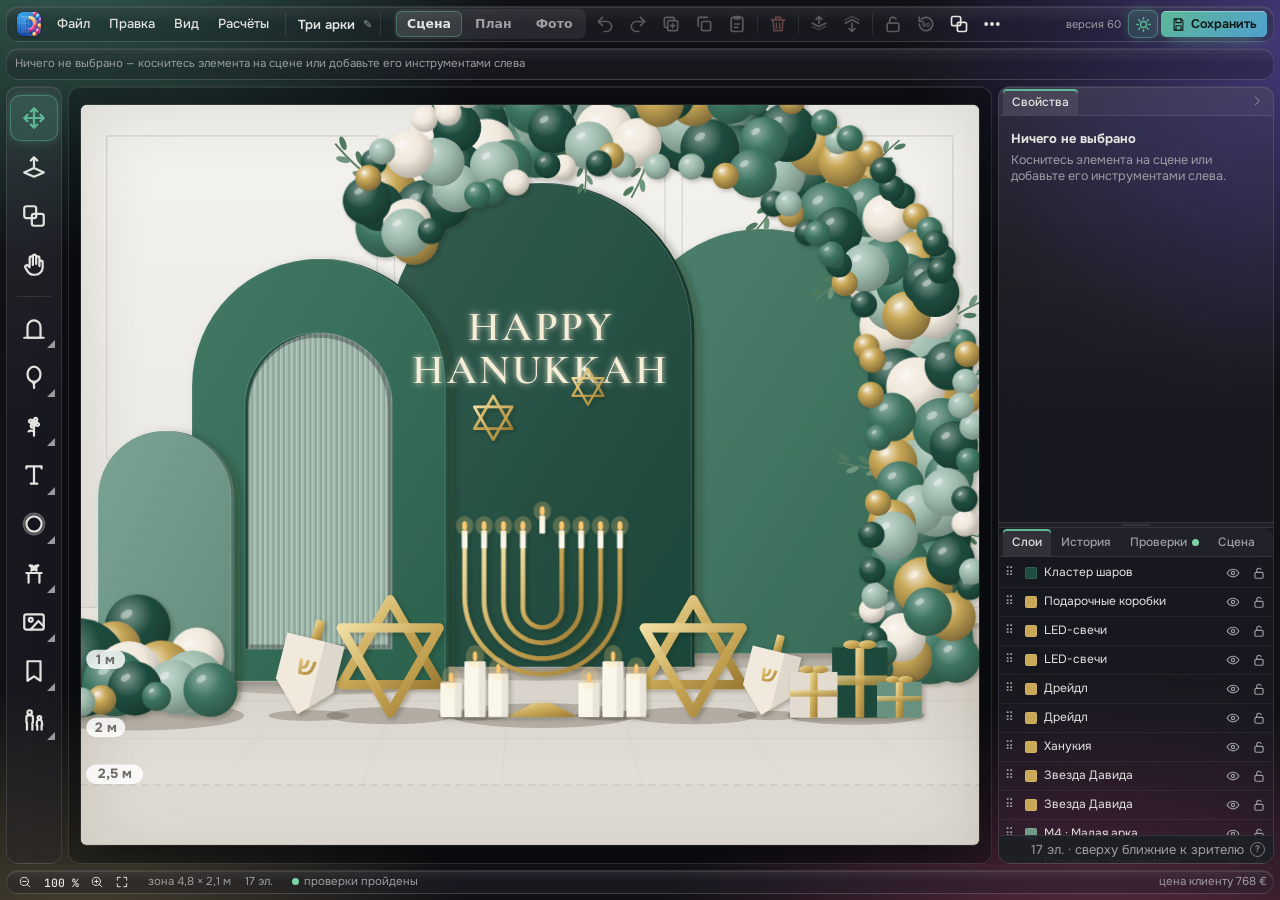
==== commit 56e76315: "v60: размер, линейка и размер на фото — одно действие, без кнопки «Готово»; короткие подсказки Co-Au" ====
--- a/index.html
+++ b/index.html
@@ -1231,7 +1231,7 @@
   <div class="modesw" id="modesw" role="group" aria-label="Режим"><button type="button" data-pact="mode" data-v="scene" aria-pressed="true">Сцена</button><button type="button" data-pact="mode" data-v="plan" aria-pressed="false">План</button><button type="button" data-pact="mode" data-v="photo" aria-pressed="false">Фото</button></div>
   <div class="qbar" id="qbar" role="toolbar" aria-label="Действия"></div>
   <span class="sp"></span>
-  <span class="ver" id="ver">версия 59</span>
+  <span class="ver" id="ver">версия 60</span>
   <button type="button" class="pill" data-act="photo" id="photobtn"></button>
   <button type="button" class="ib thm" id="thm" data-act="theme" title="Светлая тема" aria-label="Светлая тема" aria-pressed="true"></button>
   <button type="button" class="pill pri" data-act="save" id="savebtn"></button>
@@ -6089,14 +6089,14 @@
   function banner() {
     if (st.draw) { const dk = st.draw.kind, need = dk === 'line' ? 2 : 3; return '<span>' + (dk === 'line' ? (st.draw.pts.length < 2 ? 'Линия: коснитесь точек по порядку' : 'Ещё точка — или «Готово»') : dk === 'free' ? (st.draw.pts.length < 3 ? 'Своя форма: коснитесь точек по порядку' : 'Ещё точка — или коснитесь первой, чтобы замкнуть') : (st.draw.pts.length < 3 ? 'Коснитесь углов зала по порядку' : 'Ещё угол — или коснитесь первой точки, чтобы замкнуть')) + ' · ' + st.draw.pts.length + ' т.</span>' +
       (st.draw.pts.length ? '<button type="button" class="btn sm" data-pact="draw-back">Убрать точку</button>' : '') + (st.draw.pts.length >= need ? '<button type="button" class="btn sm pri" data-pact="draw-done">Готово</button>' : '') + '<button type="button" class="btn sm" data-pact="draw-cancel">Отмена</button>'; }
-    if (st.tool && st.tool.indexOf('op:') === 0) return '<span>Коснитесь стены, куда поставить: ' + esc(G.OPENINGS[st.tool.slice(3)].label) + '</span><button type="button" class="btn sm" data-pact="ptool" data-v="">Отмена</button>';
+    if (st.tool && st.tool.indexOf('op:') === 0) return '<span>Коснитесь стены: ' + esc(G.OPENINGS[st.tool.slice(3)].label) + '</span><button type="button" class="btn sm" data-pact="ptool" data-v="">Отмена</button>';
     if (st.tool && st.tool.indexOf('col:') === 0) return '<span>Коснитесь места для колонны</span><button type="button" class="btn sm" data-pact="ptool" data-v="">Отмена</button>';
-    if (st.tool && /^it:g_(rect|oval|tri|wall)$/.test(st.tool)) { const g = st.tool.slice(3); return '<span>' + ({ g_rect: 'Прямоугольник: поставьте палец в угол и тяните по диагонали', g_oval: 'Круг: поставьте палец в центр и тяните — это радиус', g_tri: 'Треугольник: тяните по диагонали — он впишется в эту рамку', g_wall: 'Перегородка: поставьте палец в начало и тяните до конца' })[g] + ' · углы притягивают</span><button type="button" class="btn sm" data-pact="ptool" data-v="">Отмена</button>'; }
-    if (st.tool && st.tool.indexOf('it:') === 0) { const c = G.CAT[st.tool.slice(3)]; return '<span>Коснитесь места, куда поставить: ' + esc(c.label) + '</span><button type="button" class="btn sm" data-pact="ptool" data-v="">Отмена</button>'; }
+    if (st.tool && /^it:g_(rect|oval|tri|wall)$/.test(st.tool)) { const g = st.tool.slice(3); return '<span>' + ({ g_rect: 'Прямоугольник: тяните из угла по диагонали', g_oval: 'Круг: тяните из центра', g_tri: 'Треугольник: тяните по диагонали', g_wall: 'Перегородка: тяните от начала до конца' })[g] + '</span><button type="button" class="btn sm" data-pact="ptool" data-v="">Отмена</button>'; }
+    if (st.tool && st.tool.indexOf('it:') === 0) { const c = G.CAT[st.tool.slice(3)]; return '<span>Коснитесь места: ' + esc(G.itemLabel({ ref: st.tool.slice(3), kind: c.kind })) + '</span><button type="button" class="btn sm" data-pact="ptool" data-v="">Отмена</button>'; }
     if (st.tool && st.tool.indexOf('combo:') === 0) return '<span>Коснитесь места для ' + (st.tool.slice(6) === 'P' ? 'П' : 'Т') + '-образного стола</span><button type="button" class="btn sm" data-pact="ptool" data-v="">Отмена</button>';
     if (st.tool && st.tool.indexOf('pin:') === 0) { const ph = (S.photos || []).find((x) => x.id === st.tool.slice(4)); return '<span>Коснитесь места, откуда снято фото' + (ph ? ' «' + esc(ph.name) + '»' : '') + '</span><button type="button" class="btn sm" data-pact="ptool" data-v="">Отмена</button>'; }
-    if (st.tool === 'dim') return '<span>Размер: палец на точку и ведите до второй — углы притягивают (Shift — без). Касание стороны — вся сторона. План двигать — двумя пальцами</span><button type="button" class="btn sm" data-pact="ptool" data-v="">Готово</button>';
-    if (st.tool === 'ruler') return '<span>Линейка: тяните от точки к точке' + (st.ruler && st.ruler.b ? ' · ' + fl(G.hyp(st.ruler.b[0] - st.ruler.a[0], st.ruler.b[1] - st.ruler.a[1])) + ' ' + uLab() : '') + '</span><button type="button" class="btn sm" data-pact="ptool" data-v="">Готово</button>';
+    if (st.tool === 'dim') return '<span>Размер: тяните от точки до точки или коснитесь стороны</span><button type="button" class="btn sm" data-pact="ptool" data-v="">Отмена</button>';
+    if (st.tool === 'ruler') return '<span>Линейка: тяните от точки до точки</span><button type="button" class="btn sm" data-pact="ptool" data-v="">Отмена</button>';
     return '';
   }
   /* ---------- pointer ---------- */
@@ -6132,6 +6132,7 @@
     }
     try { svg().setPointerCapture(ev.pointerId); } catch (e) {}
     const p = toMM(ev), ref = refOf(ev), hand = st.tool === 'hand' || UI.spaceHand || ev.button === 1;
+    if (st.ruler && st.tool !== 'ruler') st.ruler = null;
     const d = st.drag = { pid: ev.pointerId, x0: ev.clientX, y0: ev.clientY, p0: p, moved: false, mode: 'pan', v0: Object.assign({}, st.v), ref };
     if (hand) return true;
     if (st.draw) { d.mode = 'draw'; return true; }
@@ -6209,7 +6210,7 @@
     const e = nearKey(p, 14 / s) ? null : nearEdge(p, 11 / s);
     if (!e) { toast('Поставьте палец на точку и ведите до второй — углы притягивают. Касание стороны — размер всей стороны.'); return; }
     const dm = G.normDim({ a: { x: e.A[0], y: e.A[1], ref: e.a }, b: { x: e.B[0], y: e.B[1], ref: e.b }, off: 0 }), g = G.dimGeom(pl, dm), L = g.L || 1, n = [(g.B[1] - g.A[1]) / L, -(g.B[0] - g.A[0]) / L];
-    dm.off = Math.round((n[0] * e.out[0] + n[1] * e.out[1] >= 0 ? 1 : -1) * 30 / s); pl.dims.push(dm); st.sel = { t: 'dim', d: dm.id }; label('размер стороны — ' + fl(g.L));
+    dm.off = Math.round((n[0] * e.out[0] + n[1] * e.out[1] >= 0 ? 1 : -1) * 30 / s); pl.dims.push(dm); st.sel = { t: 'dim', d: dm.id }; st.tool = null; label('размер стороны — ' + fl(g.L));
   }
 
   function snapPoint(p) {   // the ruler sticks to corners
@@ -6375,9 +6376,9 @@
       if (!prev || G.hyp(q[0] - prev[0], q[1] - prev[1]) >= 50) st.draw.pts.push(q);
       st.draw.hover = null; paint(); return true;
     }
-    if (d.mode === 'ruler') { paint(); return true; }
+    if (d.mode === 'ruler') { if (st.ruler && st.ruler.b) st.tool = null; render(); return true; }   // measured: the tool is off, the line stays until the next touch
     if (d.mode === 'dimtap') { dimTap(p); return true; }
-    if (d.mode === 'dimdraw') { const dm = dimOf(d.did); if (!dm) return true; const L = G.dimGeom(P(), dm).L; if (L < 10) { P().dims = P().dims.filter((x) => x.id !== dm.id); st.sel = null; paint(); return true; } st.sel = { t: 'dim', d: dm.id }; label('размер — ' + fl(L)); return true; }
+    if (d.mode === 'dimdraw') { const dm = dimOf(d.did); if (!dm) return true; const L = G.dimGeom(P(), dm).L; if (L < 10) { P().dims = P().dims.filter((x) => x.id !== dm.id); st.sel = null; paint(); return true; } st.sel = { t: 'dim', d: dm.id }; st.tool = null; label('размер — ' + fl(L)); return true; }
     if (d.mode === 'pvert' && !d.moved) { const it = item(d.ref[1]); if (d.ins && it) { G.recenterPoly(it); st.vsel = null; label('точка добавлена — ' + G.itemLabel(it)); return true; } render(); return true; }
     if ((d.mode === 'doff' || d.mode === 'dend') && !d.moved) { st.sel = { t: 'dim', d: d.ref[1] }; st.multi = []; render(); return true; }
     if (d.mode === 'gdraw') {
@@ -7311,12 +7312,12 @@
   function banner() {
     const b = document.getElementById('fbanner'); if (!b) return;
     let t = '';
-    if (cur() && (st.tool === 'dim' || st.tool === 'arrow')) t = '<span>' + (st.pend ? 'Вторая точка' : (st.tool === 'dim' ? 'Размер' : 'Стрелка') + ': от точки к точке') + '</span>' + U.help('Проведите пальцем от одной точки до другой — над пальцем будет лупа. Или коснитесь двух точек по очереди.') + '<button type="button" class="btn sm" data-fact="tool" data-v="">Готово</button>';
+    if (cur() && (st.tool === 'dim' || st.tool === 'arrow')) t = '<span>' + (st.pend ? 'Вторая точка' : (st.tool === 'dim' ? 'Размер' : 'Стрелка') + ': от точки к точке') + '</span>' + U.help('Проведите пальцем от одной точки до другой — над пальцем будет лупа. Или коснитесь двух точек по очереди.') + '<button type="button" class="btn sm" data-fact="tool" data-v="">Отмена</button>';
     else if (cur() && st.tool === 'fit') t = '<span>Примерка: тяните углы</span>' + U.help('Нижние углы — на пол, где будет стоять фотозона, верхние — на её высоту. Внутри рамки — сдвиг целиком.') + '<button type="button" class="btn sm" data-fact="tool" data-v="">Готово</button>';
     else if (cur() && st.tool === 'ref') t = '<span>Эталон: поставьте 4 угла на предмет известного размера</span>' + U.help('Например, на дверь: левый верхний, правый верхний, правый нижний, левый нижний угол. Справа впишите его ширину и высоту — или выберите готовый размер.') + '<button type="button" class="btn sm" data-fact="tool" data-v="">Готово</button>';
     else if (cur() && st.tool === 'fit2') t = '<span>' + (st.f2 && st.f2.length ? 'Теперь правый край на полу' : 'Коснитесь пола там, где будет левый край фотозоны') + '</span><button type="button" class="btn sm" data-fact="tool" data-v="fit">Отмена</button>';
     else if (cur() && st.tool === 'poly') t = '<span>Контур: коснитесь углов по очереди' + (st.poly && st.poly.length ? ' · углов ' + st.poly.length : '') + '</span>' + U.help('Каждая сторона станет размером. Замкните — коснитесь первого угла или «Замкнуть»; затем впишите длины сторон по очереди, и справа появятся периметр и площадь.') + (st.poly && st.poly.length ? '<button type="button" class="btn sm" data-fact="poly-back">Убрать угол</button>' : '') + (st.poly && st.poly.length >= 3 ? '<button type="button" class="btn sm pri" data-fact="poly-close">Замкнуть</button>' : '') + '<button type="button" class="btn sm" data-fact="tool" data-v="">Отмена</button>';
-    else if (cur() && st.tool === 'text') t = '<span>Коснитесь места для заметки</span><button type="button" class="btn sm" data-fact="tool" data-v="">Готово</button>';
+    else if (cur() && st.tool === 'text') t = '<span>Коснитесь места для заметки</span><button type="button" class="btn sm" data-fact="tool" data-v="">Отмена</button>';
     b.hidden = !t; if (b._h !== t) { b.innerHTML = t; b._h = t; }
   }
   /* the magnifier: a circle above the finger showing the photo under it, enlarged */
@@ -7407,7 +7408,7 @@
       st.pend = null;
       if (Math.hypot(b[0] - d.a[0], b[1] - d.a[1]) * st.v.s < 12) { paint(); return true; }
       const m = { id: G.uid(), t: st.tool, a: d.a, b, col: st.col }; if (m.t === 'dim') m.v = null; else m.text = '';
-      ph.marks.push(m); st.sel = m.id; label(st.tool === 'dim' ? 'размер' : 'стрелка'); return true;
+      ph.marks.push(m); st.sel = m.id; const tl = st.tool; st.tool = ''; label(tl === 'dim' ? 'размер' : 'стрелка'); return true;
     }
     if (d.mode === 'poly') {
       if (d.moved) { paint(); return true; }
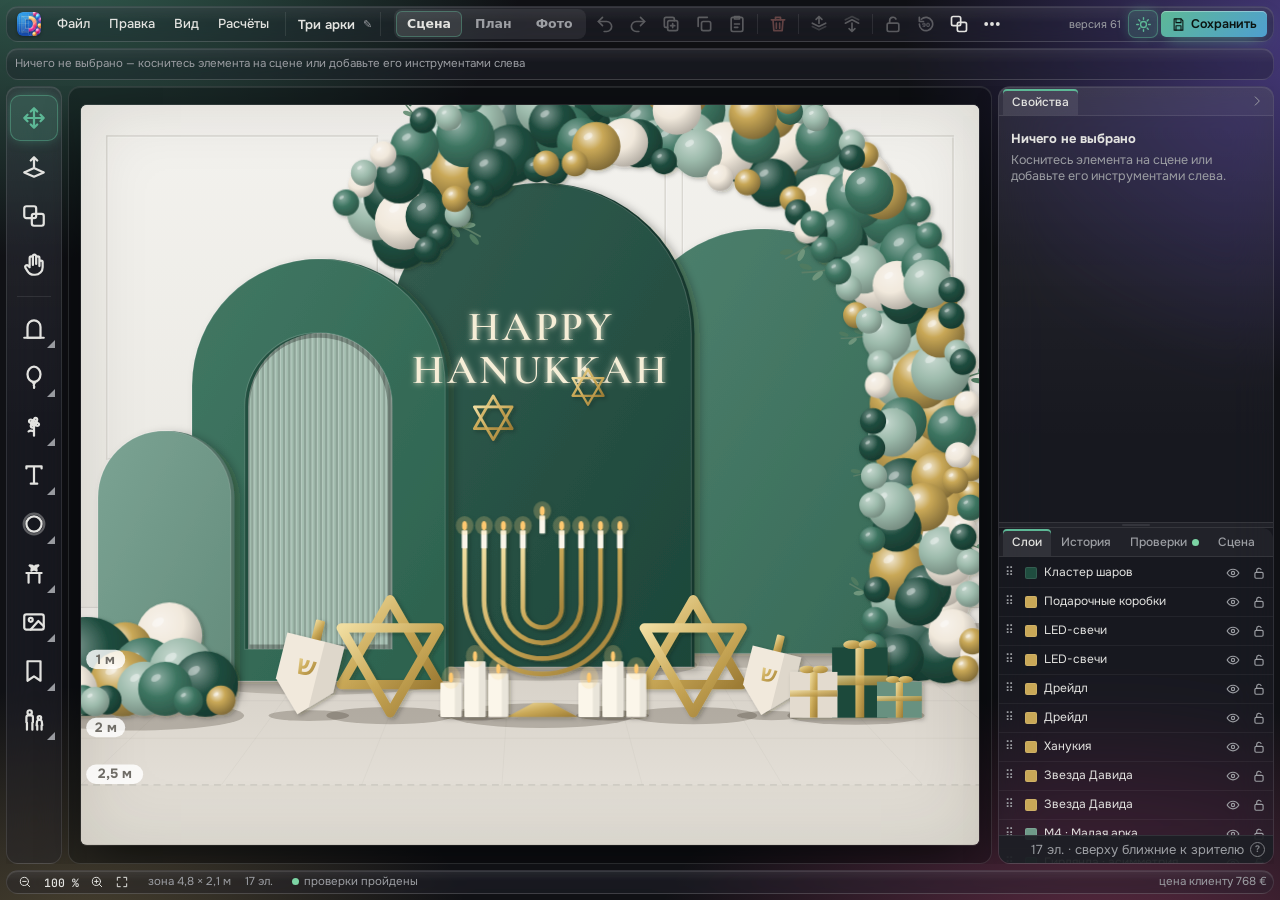
==== commit 1d5badb0: "v61: галочка «Со стульями» у стола и у нескольких столов Co-Authored-By: Claude Opus 5.5 <noreply@an" ====
--- a/index.html
+++ b/index.html
@@ -1219,6 +1219,7 @@
 .dock .fld.stk>.seg{display:flex;width:100%}
 .dock .fld.stk>.seg button{flex:1 1 0;min-width:0;padding:0 4px;overflow:hidden;text-overflow:ellipsis}
 .dock .fld.stk>.seg button svg{display:block;margin:auto}
+.dock .tog.chtog{min-height:36px;font-size:13.5px;font-weight:600;gap:9px}.dock .tog.chtog input{width:20px;height:20px}
 
 </style>
 </head>
@@ -1231,7 +1232,7 @@
   <div class="modesw" id="modesw" role="group" aria-label="Режим"><button type="button" data-pact="mode" data-v="scene" aria-pressed="true">Сцена</button><button type="button" data-pact="mode" data-v="plan" aria-pressed="false">План</button><button type="button" data-pact="mode" data-v="photo" aria-pressed="false">Фото</button></div>
   <div class="qbar" id="qbar" role="toolbar" aria-label="Действия"></div>
   <span class="sp"></span>
-  <span class="ver" id="ver">версия 60</span>
+  <span class="ver" id="ver">версия 61</span>
   <button type="button" class="pill" data-act="photo" id="photobtn"></button>
   <button type="button" class="ib thm" id="thm" data-act="theme" title="Светлая тема" aria-label="Светлая тема" aria-pressed="true"></button>
   <button type="button" class="pill pri" data-act="save" id="savebtn"></button>
@@ -3384,6 +3385,19 @@
     return T.length;
   }
   /* one seating for a table: the sides that already have chairs (or the long ones when none) get as many as that density allows */
+  /* chairs off and back on: the chairs taken away are remembered on the table (chOff), so switching back brings the same ones;
+     a table that never had any gets its catalogue chairs, cut to what fits */
+  function setChairs(it, on) {
+    if (it.kind !== 'table' || it.stand) return false;
+    if (!on) { if (seatCount(it) === 0) return false; it.chOff = it.shape === 'rect' ? { sides: (it.sides || [0, 0, 0, 0]).slice() } : { seats: +it.seats || 0 }; if (it.shape === 'rect') it.sides = [0, 0, 0, 0]; else it.seats = 0; return true; }
+    if (seatCount(it) > 0) { delete it.chOff; return false; }
+    const o = it.chOff, c = CAT[it.ref] || {};
+    if (it.shape === 'rect') it.sides = o && Array.isArray(o.sides) && o.sides.some((v) => v > 0) ? o.sides.slice() : (Array.isArray(c.sides) ? c.sides.slice() : [1, 1, 0, 0]);
+    else it.seats = o && o.seats > 0 ? o.seats : (c.seats > 0 ? c.seats : 0);
+    delete it.chOff; fitSeats(it);
+    if (seatCount(it) === 0) applySeating(it, 'normal');
+    return true;
+  }
   function applySeating(it, density) {
     if (it.kind !== 'table' || it.stand) return false;
     const lim = seatLimits(it);
@@ -3621,7 +3635,8 @@
     o.dims = (Array.isArray(o.dims) ? o.dims : []).map(normDim).filter(Boolean).slice(0, 500);
     o.items = (Array.isArray(o.items) ? o.items : []).filter((it) => it && it.kind && isFinite(+it.x) && isFinite(+it.y) && +it.w > 0).map((it) => {
       it.id = it.id || uid(); it.x = +it.x; it.y = +it.y; it.w = clamp(Math.round(+it.w), 50, 60000); it.d = clamp(Math.round(+it.d || it.w), 50, 60000); it.rot = normDeg(+it.rot || 0);
-      if (it.kind === 'table') { if (it.shape === 'rect') it.sides = [0, 1, 2, 3].map((k) => clamp(Math.round(+(it.sides || [])[k] || 0), 0, 60)); else it.seats = clamp(Math.round(+it.seats || 0), 0, 40); if (it.num != null) it.num = Math.max(1, Math.round(+it.num) || 1); }
+      if (it.kind === 'table') { if (it.shape === 'rect') it.sides = [0, 1, 2, 3].map((k) => clamp(Math.round(+(it.sides || [])[k] || 0), 0, 60)); else it.seats = clamp(Math.round(+it.seats || 0), 0, 40); if (it.num != null) it.num = Math.max(1, Math.round(+it.num) || 1);
+        if (it.chOff && typeof it.chOff === 'object') it.chOff = Array.isArray(it.chOff.sides) ? { sides: [0, 1, 2, 3].map((k) => clamp(Math.round(+it.chOff.sides[k] || 0), 0, 60)) } : { seats: clamp(Math.round(+it.chOff.seats || 0), 0, 40) }; else delete it.chOff; }
       it.name = String(it.name || '').slice(0, 60);
       if (it.kind === 'shape') {
         it.shape = ['rect', 'oval', 'poly'].indexOf(it.shape) >= 0 ? it.shape : 'rect';
@@ -3832,7 +3847,7 @@
     solveLens, quadDirs, roomGeom, outward, cornerName, wallName, wallFree, wallLabelAt, cornerPoint,
     SHAPES, makeRoom, roomFromPoints, OPENINGS, addOpening, clampOpening, rotateRoom, mirrorRoom, setInterior,
     splitWall, insertJog, deleteCorner, itemCorners, isRound, itemBBox, hitItem, itemClearances, planBBox,
-    newPlan, normalize, summary, NAMES, parseSpoken, sideView, SIDE_NAMES, SHAPE_COLS, recenterPoly, scalePoly, shapeFromPoints, shapeArea, shapeLength, polyArea, localKey, refPoint, dimPoint, keyPoints, dimEdges, dimGeom, dimOffsetAt, dimText, normDim,
+    newPlan, normalize, summary, NAMES, parseSpoken, setChairs, sideView, SIDE_NAMES, SHAPE_COLS, recenterPoly, scalePoly, shapeFromPoints, shapeArea, shapeLength, polyArea, localKey, refPoint, dimPoint, keyPoints, dimEdges, dimGeom, dimOffsetAt, dimText, normDim,
     bake, moveCorner, moveWall, snapCorner, MARK_COLS, normPhotos, photoChecks, photoFigures, heron, wallSeen, sendToWall, sq2quad, triAffine, quadOk, fitQuad, normFit, figTol, reportData, homMat, quad2sq, refLen, normRef, SEAT, edgeLens, seatLimits, fitSeats, alignItems, distributeItems, renumber, applySeating, closest, narrowGaps, seatingSummary, gridOrigin, snapGrid, alignSnap, snapLine, snapResize, fullBox, freeSpot, isTop, ceilingAt, topH, topChecks, CHAIR, CAT, makeItem, itemLabel, seatCount, chairsLocal, toWorld, footprint, polysTouch, doorSwings, conflicts, polyDist, nearestItems, totals, nextNum,
   };
 })();
@@ -6623,6 +6638,8 @@
     const r = selRoom(), s = st.sel || {};
     const len = () => { const v = G.parseLen(raw, unit()); if (v === null || v <= 0) { toast('Не число: «' + raw + '». Длина в ' + uLab() + ', можно сумму: 2,35+1,12.'); render(); return null; } return v; };
     switch (path) {
+      case 'it.chairs': { const it = s.t === 'item' ? item(s.i) : null; if (!it) return; if (G.setChairs(it, !!n.checked)) label((n.checked ? 'стулья вернулись — ' : 'без стульев — ') + G.itemLabel(it) + (it.num != null ? ' №' + it.num : '')); else render(); return; }
+      case 'm.chairs': { const L = st.multi.map(item).filter((t) => t && t.kind === 'table' && !t.stand); let k = 0; L.forEach((t) => { if (G.setChairs(t, !!n.checked)) k++; }); if (k) label((n.checked ? 'стулья вернулись — ' : 'без стульев — ') + k + ' стол' + (k % 10 === 1 && k % 100 !== 11 ? '' : k % 10 >= 2 && k % 10 <= 4 && (k % 100 < 10 || k % 100 >= 20) ? 'а' : 'ов')); else render(); return; }
       case 'm.gap': { if (String(raw).trim() === '') { st.mgap = null; render(); return; } const v = G.parseLen(raw, unit()); if (v === null || v < 0) { toast('Промежуток — число в ' + uLab() + '.'); render(); return; } st.mgap = v; render(); return; }
       case 'g.at': { const g = (P().guides || []).find((q) => s.t === 'guide' && q.id === s.g); if (!g) return; const v = G.parseLen(raw, unit()); if (v === null) { toast('Не число: «' + raw + '».'); render(); return; } g.at = Math.round(G.gridOrigin(P())[g.vert ? 0 : 1] + v); label('направляющая: ' + fl(v) + ' от угла A'); return; }
       case 'p.aisle': { const v = String(raw).trim() === '' ? 0 : G.parseLen(raw, unit()); if (v === null || v < 0) { toast('Проход — число в ' + uLab() + ', 0 — не проверять.'); render(); return; } P().aisle = v === 0 ? 0 : G.clamp(Math.round(v), 300, 3000); label(P().aisle ? 'мин. проход ' + fl(P().aisle) + ' ' + uLab() : 'проходы не проверяются'); return; }
@@ -6821,10 +6838,10 @@
         if (isC) body += grp('Форма и размер', '<div class="fld full"><span class="fl">Форма</span>' + seg([['round', 'круглая'], ['rect', 'квадратная / прямоугольная']], it.shape, 'it-shape') + '</div>' +
           fld('it.w', (round ? 'Диаметр' : 'Ширина') + ', ' + uLab(), fs(it.w)) + (round ? '' : fld('it.d', 'Глубина, ' + uLab(), fs(it.d || it.w)) + fld('it.rot', 'Поворот, °', G.nf(it.rot || 0, 1))));
         else {
-          body += grp(isT ? 'Стол' : 'Объект', (isT && !it.stand ? fld('it.num', 'Номер стола', it.num != null ? it.num : '') : '') + fld('it.name', 'Подпись', it.name, { cls: isT && !it.stand ? '' : 'full', ph: G.itemLabel(Object.assign({}, it, { name: '' })) }) +
+          body += grp(isT ? 'Стол' : 'Объект', (isT && !it.stand ? '<label class="tog chtog full"><input type="checkbox" data-pbind="it.chairs"' + (G.seatCount(it) > 0 ? ' checked' : '') + '><span>Со стульями</span></label>' + fld('it.num', 'Номер стола', it.num != null ? it.num : '') : '') + fld('it.name', 'Подпись', it.name, { cls: isT && !it.stand ? '' : 'full', ph: G.itemLabel(Object.assign({}, it, { name: '' })) }) +
             fld('it.w', (round ? 'Диаметр' : it.shape === 'oval' ? 'Длина' : 'Ширина') + ', ' + uLab(), fs(it.w)) + (round ? '' : fld('it.d', (it.shape === 'oval' ? 'Ширина' : 'Глубина') + ', ' + uLab(), fs(it.d))) + fld('it.rot', 'Поворот, °', G.nf(it.rot || 0, 0)) + ((G.CAT[it.ref] || {}).sub === 'stage' ? fld('it.sh', 'Высота сцены, ' + uLab(), fs(+it.h || 0)) : '') +
             '<p class="muted small full">Размер — тянуть за квадратики по углам, поворот — за кружок сверху.</p>');
-          if (isT && !it.stand) body += grp('Стулья — ' + G.seatCount(it) + ' мест', seatHtml(it));
+          if (isT && !it.stand && (G.seatCount(it) > 0 || !it.chOff)) body += grp('Стулья — ' + G.seatCount(it) + ' мест', seatHtml(it));
           body += grp('Размножить сеткой', fld('grid.rows', 'Рядов', G2.rows) + fld('grid.cols', 'В ряду', G2.cols) + fld('grid.sx', 'Шаг вдоль ряда, ' + uLab(), fl(sx)) + fld('grid.sy', 'Шаг между рядами, ' + uLab(), fl(sy)) +
             '<p class="muted small full">Шаг — от центра до центра; сейчас он равен размеру со стульями + 1,2 м прохода. Получится ' + (G2.rows * G2.cols) + ' шт.' + (isT && !it.stand ? ', мест ' + G2.rows * G2.cols * G.seatCount(it) : '') + '.</p>' +
             '<div class="pacts full">' + btn('it-grid', 'Расставить ' + G2.rows + ' × ' + G2.cols) + '</div>');
@@ -6905,7 +6922,7 @@
         '<p class="muted small full">Поставить в одну линию — если выделенные столы стоят «лесенкой», они встают ровно по одному краю или по центру. Край берётся по самому крайнему объекту, закреплённые не двигаются.</p>' +
         '<div class="fl full">Равные промежутки</div><div class="albar full"><button type="button" class="btn sm" data-pact="m-dist" data-v="x">' + alIco('dx') + ' по горизонтали</button><button type="button" class="btn sm" data-pact="m-dist" data-v="y">' + alIco('dy') + ' по вертикали</button></div>' +
         fld('m.gap', 'Промежуток, ' + uLab(), st.mgap == null ? '' : fs(st.mgap), { cls: 'full', ph: 'пусто — поровну между крайними' }) + '<p class="muted small full">Равные промежутки — например, 10 столов в ряд через 1,5 м одним нажатием. Промежуток — между краями столов (без стульев). Пусто — крайние остаются на месте, остальные встают через равные промежутки.</p>') +
-      (T.length ? grp('Столы: ' + T.length, '<div class="seatrow full"><span class="fl">Посадка</span>' + seatSeg('', '') + '</div><div class="pacts full">' + btn('m-num', 'Номера по рядам', { v: 'rows' }) + btn('m-num', 'по колонкам', { v: 'cols' }) + '</div>') : '') +
+      (T.length ? grp('Столы: ' + T.length, '<label class="tog chtog full"><input type="checkbox" data-pbind="m.chairs"' + (T.some((t) => G.seatCount(t) > 0) ? ' checked' : '') + '><span>Со стульями — все ' + T.length + '</span></label><div class="seatrow full"><span class="fl">Посадка</span>' + seatSeg('', '') + '</div><div class="pacts full">' + btn('m-num', 'Номера по рядам', { v: 'rows' }) + btn('m-num', 'по колонкам', { v: 'cols' }) + '</div>') : '') +
       '<div class="pacts">' + btn('m-dup', 'Дублировать ' + L.length) + (L.every((it) => it.grp && it.grp === L[0].grp) ? btn('m-ungroup', 'Разгруппировать') : btn('m-group', 'Сгруппировать')) + btn('m-rot', 'Повернуть на 90°') + btn('m-lock', lk ? 'Закрепить все' : 'Открепить все') + btn('m-del', 'Удалить ' + L.length, { cls: 'dng' }) + btn('m-none', 'Снять выделение') + '</div>';
   }
   function fallbackCopy(t) { const ta = document.createElement('textarea'); ta.value = t; ta.setAttribute('readonly', ''); ta.style.position = 'fixed'; ta.style.opacity = '0'; document.body.appendChild(ta); ta.select(); try { document.execCommand('copy'); } catch (e) {} ta.remove(); }
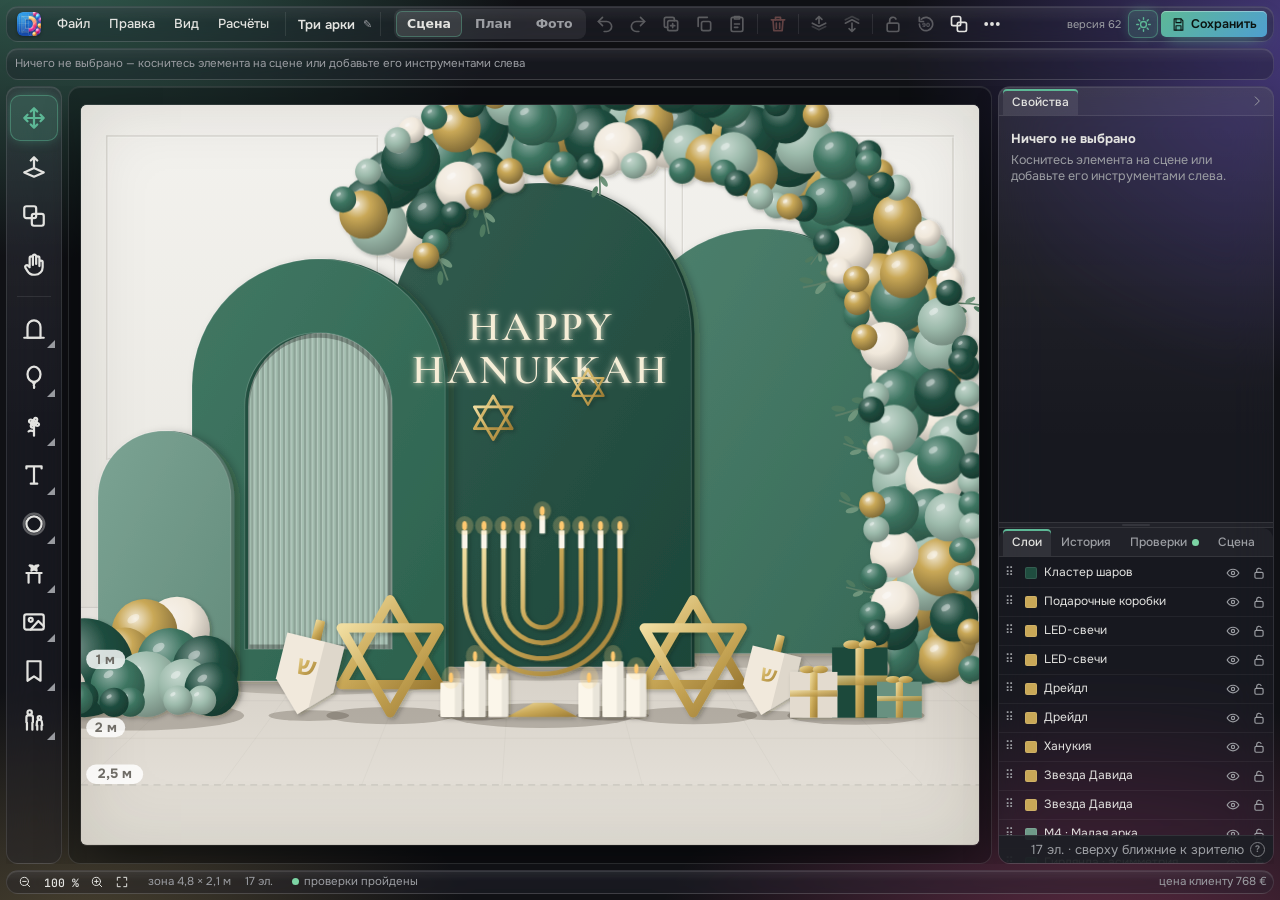
==== commit 095f93a1: "v62: сводка рассадки словами (столы и места отдельно), счёт столов и мест в выделении и в зале Co-Au" ====
--- a/index.html
+++ b/index.html
@@ -1220,6 +1220,19 @@
 .dock .fld.stk>.seg button{flex:1 1 0;min-width:0;padding:0 4px;overflow:hidden;text-overflow:ellipsis}
 .dock .fld.stk>.seg button svg{display:block;margin:auto}
 .dock .tog.chtog{min-height:36px;font-size:13.5px;font-weight:600;gap:9px}.dock .tog.chtog input{width:20px;height:20px}
+.sumt span em{display:block;font-style:normal;font-size:11.5px;color:var(--muted);margin-top:1px}
+.sumt>div{grid-template-columns:1fr auto}
+.sumt .nm{display:flex;flex-direction:column;align-items:flex-end;gap:1px;white-space:nowrap}
+.sumt .nm small{min-width:0}
+.sumsel{margin:4px 10px 8px;border:1px solid var(--wline);border-radius:9px;overflow:hidden;font-size:13px}
+.sumsel>div{padding:6px 10px}
+.sumsel .sel{display:flex;flex-direction:column;gap:2px;background:color-mix(in srgb,var(--accent) 14%,transparent)}
+.sumsel .sel small{color:var(--muted);font-size:11.5px}
+.sumsel .sel b{font-size:15px;font-weight:700}
+.sumsel .sub{color:var(--muted);font-size:12px;padding-top:4px;padding-bottom:0}
+.sumsel .sub+.all,.sumsel .sel+.all{margin-top:0}
+.sumsel .all{border-top:1px solid var(--wline);color:var(--muted);font-size:12.5px;margin-top:6px}
+.sumsel .all b{color:var(--ink);font-weight:600}
 
 </style>
 </head>
@@ -1232,7 +1245,7 @@
   <div class="modesw" id="modesw" role="group" aria-label="Режим"><button type="button" data-pact="mode" data-v="scene" aria-pressed="true">Сцена</button><button type="button" data-pact="mode" data-v="plan" aria-pressed="false">План</button><button type="button" data-pact="mode" data-v="photo" aria-pressed="false">Фото</button></div>
   <div class="qbar" id="qbar" role="toolbar" aria-label="Действия"></div>
   <span class="sp"></span>
-  <span class="ver" id="ver">версия 61</span>
+  <span class="ver" id="ver">версия 62</span>
   <button type="button" class="pill" data-act="photo" id="photobtn"></button>
   <button type="button" class="ib thm" id="thm" data-act="theme" title="Светлая тема" aria-label="Светлая тема" aria-pressed="true"></button>
   <button type="button" class="pill pri" data-act="save" id="savebtn"></button>
@@ -3346,11 +3359,20 @@
     const rows = {}, tot = totals(p);
     p.items.forEach((it) => { if (it.kind !== 'table' && it.kind !== 'chairs') return;
       const sz = it.shape === 'round' ? 'Ø' + nf(it.w / 1000, 2) + ' м' : nf(it.w / 1000, 2) + '×' + nf(it.d / 1000, 2) + ' м', key = (it.stand ? 'stand|' : 'table|') + it.shape + '|' + sz;
-      const r = rows[key] = rows[key] || { label: (it.stand ? 'Коктейльный' : it.shape === 'round' ? 'Круглый' : it.shape === 'oval' ? 'Овальный' : 'Прямоугольный') + ' ' + sz, n: 0, seats: 0, stand: !!it.stand };
-      r.n++; r.seats += seatCount(it); });
+      const r = rows[key] = rows[key] || { label: (it.stand ? 'Коктейльный' : it.shape === 'round' ? 'Круглый' : it.shape === 'oval' ? 'Овальный' : 'Прямоугольный') + ' ' + sz, n: 0, seats: 0, bare: 0, stand: !!it.stand };
+      r.n++; r.seats += seatCount(it); if (!it.stand && it.kind === 'table' && seatCount(it) === 0) r.bare++; });
     const list = Object.keys(rows).map((k) => rows[k]).sort((a, b) => (a.stand - b.stand) || b.n - a.n);
-    return { list, tables: tot.tables, stand: tot.stand, seats: tot.seats, chairs: tot.seats };
-  }
+    return { list, tables: tot.tables, stand: tot.stand, seats: tot.seats, chairs: tot.seats, bare: list.reduce((a, r) => a + r.bare, 0) };
+  }
+  /* what is in a selection: tables, places, cocktail tables, how many groups (a group counts once, a loose table counts as itself) */
+  function selectionSummary(list) {
+    const T = list.filter((it) => it && it.kind === 'table'), seated = T.filter((it) => !it.stand), keys = {};
+    list.forEach((it) => { if (it) keys[it.grp ? 'g' + it.grp : 'i' + it.id] = 1; });
+    return { tables: seated.length, stand: T.length - seated.length, seats: seated.reduce((a, it) => a + seatCount(it), 0), bare: seated.filter((it) => seatCount(it) === 0).length,
+      groups: Object.keys(keys).filter((k) => k[0] === 'g').length, parts: Object.keys(keys).length, objects: list.filter(Boolean).length };
+  }
+  /* Russian count words: 1 стол, 2 стола, 5 столов */
+  function ruN(n, one, few, many) { const a = Math.abs(n) % 100, b = a % 10; return n + ' ' + (a > 10 && a < 20 ? many : b === 1 ? one : b >= 2 && b <= 4 ? few : many); }
   /* ---------- several objects at once: line up, spread evenly, number again, one seating for many tables ---------- */
   function moveBy(it, dx, dy) { it.x = Math.round((it.x + dx) * 10) / 10; it.y = Math.round((it.y + dy) * 10) / 10; }
   /* how: left, cx, right (by the table bodies), top, cy, bottom; the reference is the outermost body of the set (or the middle for cx/cy) */
@@ -3847,7 +3869,7 @@
     solveLens, quadDirs, roomGeom, outward, cornerName, wallName, wallFree, wallLabelAt, cornerPoint,
     SHAPES, makeRoom, roomFromPoints, OPENINGS, addOpening, clampOpening, rotateRoom, mirrorRoom, setInterior,
     splitWall, insertJog, deleteCorner, itemCorners, isRound, itemBBox, hitItem, itemClearances, planBBox,
-    newPlan, normalize, summary, NAMES, parseSpoken, setChairs, sideView, SIDE_NAMES, SHAPE_COLS, recenterPoly, scalePoly, shapeFromPoints, shapeArea, shapeLength, polyArea, localKey, refPoint, dimPoint, keyPoints, dimEdges, dimGeom, dimOffsetAt, dimText, normDim,
+    newPlan, normalize, summary, NAMES, parseSpoken, selectionSummary, ruN, setChairs, sideView, SIDE_NAMES, SHAPE_COLS, recenterPoly, scalePoly, shapeFromPoints, shapeArea, shapeLength, polyArea, localKey, refPoint, dimPoint, keyPoints, dimEdges, dimGeom, dimOffsetAt, dimText, normDim,
     bake, moveCorner, moveWall, snapCorner, MARK_COLS, normPhotos, photoChecks, photoFigures, heron, wallSeen, sendToWall, sq2quad, triAffine, quadOk, fitQuad, normFit, figTol, reportData, homMat, quad2sq, refLen, normRef, SEAT, edgeLens, seatLimits, fitSeats, alignItems, distributeItems, renumber, applySeating, closest, narrowGaps, seatingSummary, gridOrigin, snapGrid, alignSnap, snapLine, snapResize, fullBox, freeSpot, isTop, ceilingAt, topH, topChecks, CHAIR, CAT, makeItem, itemLabel, seatCount, chairsLocal, toWorld, footprint, polysTouch, doorSwings, conflicts, polyDist, nearestItems, totals, nextNum,
   };
 })();
@@ -6917,7 +6939,12 @@
     const L = st.multi.map(item).filter(Boolean), T = L.filter((it) => it.kind === 'table' && !it.stand), lk = L.some((it) => !it.lock);
     const ab = (v, t) => '<button type="button" class="ib alb" data-pact="m-align" data-v="' + v + '" title="' + t + '" aria-label="' + t + '">' + alIco(v) + '</button>';
     const isG = L.every((it) => it.grp && it.grp === L[0].grp);
-    return '<div class="phead"><h3>' + (isG ? 'Группа: ' : 'Выделено: ') + L.length + '</h3></div>' + (isG ? '<p class="muted small pad0">Группа двигается целиком. Один предмет из неё — выберите в «Слоях».</p>' : '') +
+    const SS = G.selectionSummary(L), ALL = G.seatingSummary(P()), Tn = (n) => G.ruN(n, 'стол', 'стола', 'столов'), Mn = (n) => G.ruN(n, 'место', 'места', 'мест');
+    const info = SS.tables || SS.stand ? '<div class="sumsel"><div class="sel"><small>В выделении</small><b>' + [SS.tables ? Tn(SS.tables) : '', SS.stand ? SS.stand + ' коктейльн.' : ''].filter(Boolean).join(' + ') + ' · ' + Mn(SS.seats) + '</b></div>' +
+      (SS.groups > 1 || (SS.groups && SS.parts > SS.groups) ? '<div class="sub"><span>' + (SS.parts > SS.groups ? G.ruN(SS.groups, 'группа', 'группы', 'групп') + ' + ' + G.ruN(SS.parts - SS.groups, 'отдельный предмет', 'отдельных предмета', 'отдельных предметов') : G.ruN(SS.groups, 'группа', 'группы', 'групп')) + '</span></div>' : '') +
+      (SS.bare ? '<div class="sub"><span>без стульев: ' + Tn(SS.bare) + '</span></div>' : '') +
+      '<div class="all">Всего в зале: <b>' + Tn(ALL.tables) + ' · ' + Mn(ALL.seats) + '</b></div></div>' : '';
+    return '<div class="phead"><h3>' + (isG ? 'Группа: ' : 'Выделено: ') + (SS.tables && SS.tables === L.length ? Tn(L.length) : G.ruN(L.length, 'объект', 'объекта', 'объектов')) + '</h3></div>' + (isG ? '<p class="muted small pad0">Группа двигается целиком. Один предмет из неё — выберите в «Слоях».</p>' : '') + info +
       grp('Выровнять и распределить', '<div class="fl full">Поставить в одну линию</div><div class="albar full">' + ab('left', 'По левому краю') + ab('cx', 'По центру') + ab('right', 'По правому краю') + '<span class="sep"></span>' + ab('top', 'По верху') + ab('cy', 'По середине') + ab('bottom', 'По низу') + '</div>' +
         '<p class="muted small full">Поставить в одну линию — если выделенные столы стоят «лесенкой», они встают ровно по одному краю или по центру. Край берётся по самому крайнему объекту, закреплённые не двигаются.</p>' +
         '<div class="fl full">Равные промежутки</div><div class="albar full"><button type="button" class="btn sm" data-pact="m-dist" data-v="x">' + alIco('dx') + ' по горизонтали</button><button type="button" class="btn sm" data-pact="m-dist" data-v="y">' + alIco('dy') + ' по вертикали</button></div>' +
@@ -6926,13 +6953,14 @@
       '<div class="pacts">' + btn('m-dup', 'Дублировать ' + L.length) + (L.every((it) => it.grp && it.grp === L[0].grp) ? btn('m-ungroup', 'Разгруппировать') : btn('m-group', 'Сгруппировать')) + btn('m-rot', 'Повернуть на 90°') + btn('m-lock', lk ? 'Закрепить все' : 'Открепить все') + btn('m-del', 'Удалить ' + L.length, { cls: 'dng' }) + btn('m-none', 'Снять выделение') + '</div>';
   }
   function fallbackCopy(t) { const ta = document.createElement('textarea'); ta.value = t; ta.setAttribute('readonly', ''); ta.style.position = 'fixed'; ta.style.opacity = '0'; document.body.appendChild(ta); ta.select(); try { document.execCommand('copy'); } catch (e) {} ta.remove(); }
-  function sumText(p) { const S2 = G.seatingSummary(p); return (S.name ? S.name + '\n' : '') + S2.list.map((r) => r.label + ' — ' + r.n + ' шт.' + (r.stand ? '' : ', мест ' + r.seats)).join('\n') + '\nВсего: столов ' + S2.tables + (S2.stand ? ', коктейльных ' + S2.stand : '') + ', мест ' + S2.seats + ' (стульев ' + S2.chairs + ')'; }
+  function sumText(p) { const S2 = G.seatingSummary(p); return (S.name ? S.name + '\n' : '') + S2.list.map((r) => r.label + ' — ' + (r.stand ? r.n + ' шт.' : G.ruN(r.n, 'стол', 'стола', 'столов') + ', ' + G.ruN(r.seats, 'место', 'места', 'мест')) + (r.bare ? ' (без стульев: ' + r.bare + ')' : '')).join('\n') + '\nВсего в зале: ' + G.ruN(S2.tables, 'стол', 'стола', 'столов') + (S2.stand ? ', коктейльных ' + S2.stand : '') + ', ' + G.ruN(S2.seats, 'место', 'места', 'мест'); }
   function sumHtml(p) {
-    const S2 = G.seatingSummary(p);
-    return '<div class="sumt full">' + S2.list.map((r) => '<div><span>' + esc(r.label) + '</span><b>' + r.n + ' шт.</b><small>' + (r.stand ? 'стоя' : r.seats + ' мест') + '</small></div>').join('') +
-      '<div class="tot"><span>Всего</span><b>' + S2.tables + ' стол.' + (S2.stand ? ' + ' + S2.stand : '') + '</b><small>' + S2.seats + ' мест</small></div></div>' +
+    const S2 = G.seatingSummary(p), T = (n) => G.ruN(n, 'стол', 'стола', 'столов'), M = (n) => G.ruN(n, 'место', 'места', 'мест');
+    return '<div class="sumt full">' + S2.list.map((r) => '<div><span>' + esc(r.label) + (r.bare ? '<em>' + (r.bare === r.n ? 'все без стульев' : 'из них ' + r.bare + ' без стульев') + '</em>' : '') + '</span><span class="nm"><b>' + (r.stand ? r.n + ' шт.' : T(r.n)) + '</b><small>' + (r.stand ? 'стоя' : M(r.seats)) + '</small></span></div>').join('') +
+      '<div class="tot"><span>Всего в зале</span><span class="nm"><b>' + T(S2.tables) + (S2.stand ? ' + ' + S2.stand + ' коктейльн.' : '') + '</b><b>' + M(S2.seats) + '</b></span></div></div>' +
       '<div class="pacts full">' + btn('sum-copy', 'Скопировать списком') + '</div>';
   }
+
   function ctxOpen(ref, cx, cy) {
     if (ref[0] === 'i') { if (!(st.multi.length > 1 && st.multi.indexOf(ref[1]) >= 0)) { st.multi = []; st.sel = { t: 'item', i: ref[1] }; } }
     else { st.multi = []; st.sel = { t: 'room', r: ref[1] }; }
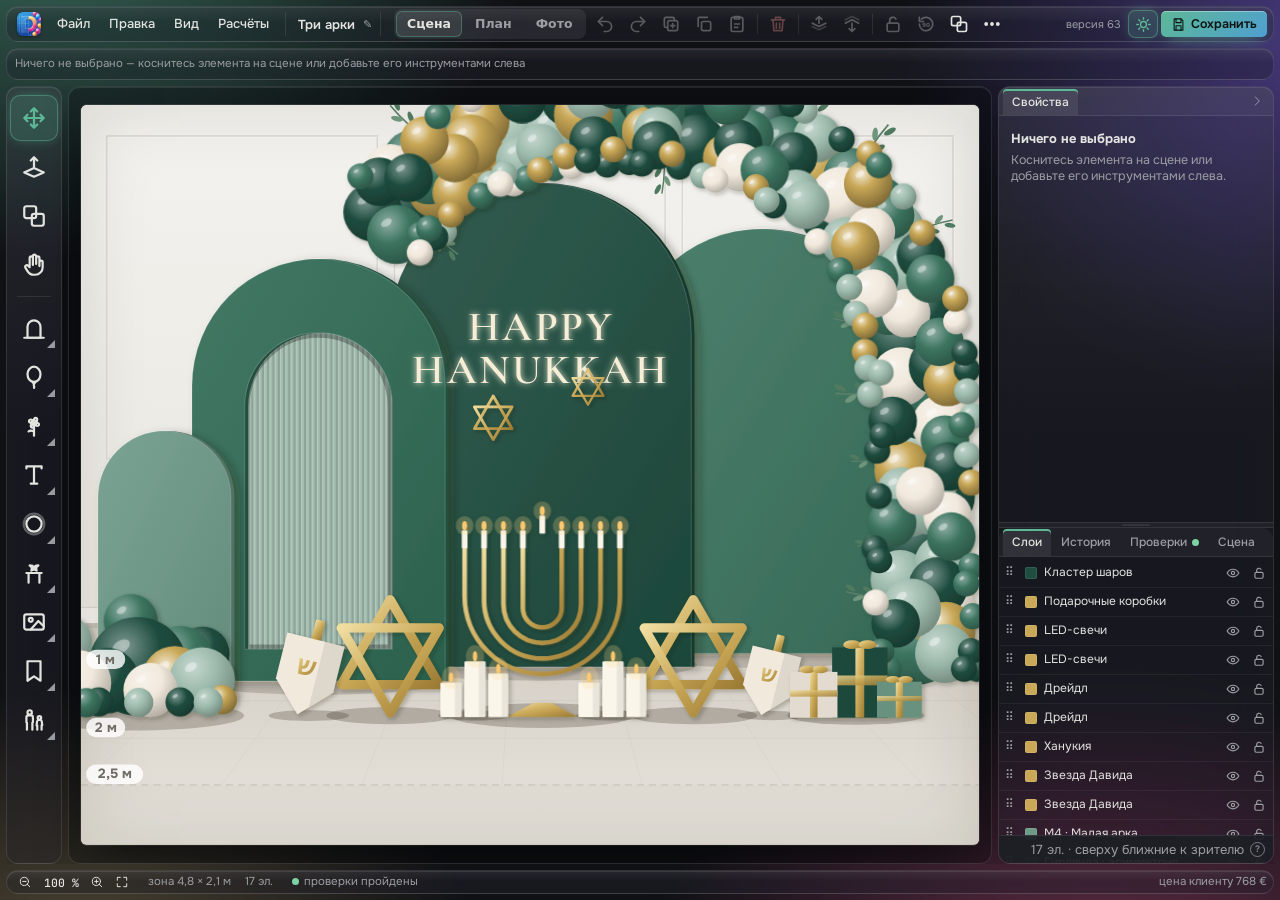
==== commit 9df6ebbb: "v63: нижняя панель (Слои, История, Проверки, План) не пропадает при повороте экрана Co-Authored-By: " ====
--- a/index.html
+++ b/index.html
@@ -637,7 +637,7 @@
 .fly .tilew{display:block} .fly .tilex{top:5px;right:4px;min-width:24px;height:24px;font-size:15px;padding:0 6px;box-shadow:none}
 .fnote{color:var(--muted);font-size:12px;padding:8px 6px;margin:0}
 /* ---------- dock ---------- */
-.dock{background:var(--panel);border-left:1px solid var(--wline);display:grid;grid-template-rows:var(--dsplit,56%) 6px minmax(0,1fr);grid-template-columns:minmax(0,1fr);min-height:0;min-width:0;overflow:hidden}
+.dock{background:var(--panel);border-left:1px solid var(--wline);display:grid;grid-template-rows:clamp(90px,var(--dsplit,56%),calc(100% - 116px)) 6px minmax(0,1fr);grid-template-columns:minmax(0,1fr);min-height:0;min-width:0;overflow:hidden}
 .dg{display:flex;flex-direction:column;min-height:0;min-width:0}
 .dtabs{display:flex;align-items:flex-end;gap:1px;padding:3px 4px 0;background:var(--chrome);border-bottom:1px solid var(--wline);height:29px;flex:none}
 .dt{border:0;background:transparent;padding:5px 9px;border-radius:4px 4px 0 0;font-weight:500;color:var(--muted);font-size:12px;display:inline-flex;align-items:center;gap:5px;white-space:nowrap}
@@ -1245,7 +1245,7 @@
   <div class="modesw" id="modesw" role="group" aria-label="Режим"><button type="button" data-pact="mode" data-v="scene" aria-pressed="true">Сцена</button><button type="button" data-pact="mode" data-v="plan" aria-pressed="false">План</button><button type="button" data-pact="mode" data-v="photo" aria-pressed="false">Фото</button></div>
   <div class="qbar" id="qbar" role="toolbar" aria-label="Действия"></div>
   <span class="sp"></span>
-  <span class="ver" id="ver">версия 62</span>
+  <span class="ver" id="ver">версия 63</span>
   <button type="button" class="pill" data-act="photo" id="photobtn"></button>
   <button type="button" class="ib thm" id="thm" data-act="theme" title="Светлая тема" aria-label="Светлая тема" aria-pressed="true"></button>
   <button type="button" class="pill pri" data-act="save" id="savebtn"></button>
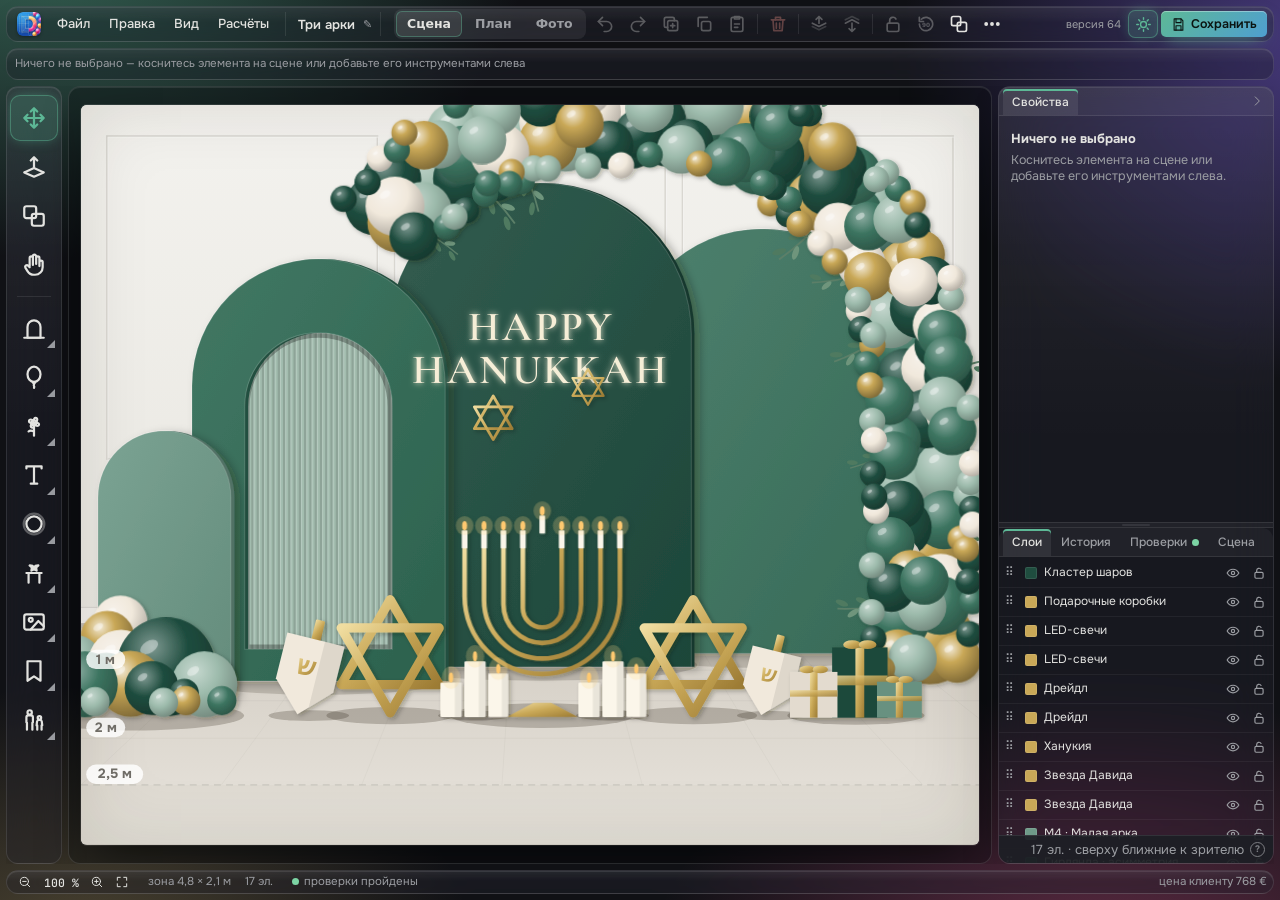
==== commit 83ef3758: "v64: Вид → Проверка экрана и касаний (для сравнения планшетов) Co-Authored-By: Claude Opus 5.5 <nore" ====
--- a/index.html
+++ b/index.html
@@ -1233,6 +1233,19 @@
 .sumsel .sub+.all,.sumsel .sel+.all{margin-top:0}
 .sumsel .all{border-top:1px solid var(--wline);color:var(--muted);font-size:12.5px;margin-top:6px}
 .sumsel .all b{color:var(--ink);font-weight:600}
+/* v64: the screen and touch check */
+.dgbox{position:fixed;inset:0;z-index:200;background:rgba(0,0,0,.45);display:grid;place-items:center;padding:16px}
+.dgcard{width:min(560px,100%);max-height:100%;overflow:auto;background:var(--panel);color:var(--ink);border:1px solid var(--wline);border-radius:14px;padding:14px 16px;box-shadow:var(--sh2)}
+.dghead{display:flex;align-items:center;justify-content:space-between;margin-bottom:8px;font-size:16px}
+.dginfo{display:grid;grid-template-columns:auto 1fr;gap:4px 14px;font-size:13px;margin-bottom:8px}
+.dginfo span{color:var(--muted)}
+.dgf{display:grid;gap:8px;margin:8px 0}
+.dgf label{display:grid;gap:3px;font-size:12.5px;color:var(--muted)}
+.dgf input{height:42px;border-radius:9px;border:1px solid var(--wline);background:var(--surface);color:var(--ink);padding:0 12px;font-size:16px}
+.dgdrag{height:90px;border:1px dashed var(--wline);border-radius:10px;display:grid;place-items:center;margin:6px 0 10px}
+.dgchip{width:64px;height:64px;border-radius:12px;background:var(--accent);color:#fff;display:grid;place-items:center;font-size:12px;touch-action:none;user-select:none;-webkit-user-select:none;cursor:grab}
+.dgbtn{display:flex;gap:8px;margin-bottom:8px}
+.dglog{font:12px/1.45 var(--f-mono,ui-monospace,monospace);background:var(--surface);border-radius:8px;padding:8px 10px;min-height:120px;max-height:240px;overflow:auto;white-space:pre-wrap;margin:0}
 
 </style>
 </head>
@@ -1245,7 +1258,7 @@
   <div class="modesw" id="modesw" role="group" aria-label="Режим"><button type="button" data-pact="mode" data-v="scene" aria-pressed="true">Сцена</button><button type="button" data-pact="mode" data-v="plan" aria-pressed="false">План</button><button type="button" data-pact="mode" data-v="photo" aria-pressed="false">Фото</button></div>
   <div class="qbar" id="qbar" role="toolbar" aria-label="Действия"></div>
   <span class="sp"></span>
-  <span class="ver" id="ver">версия 63</span>
+  <span class="ver" id="ver">версия 64</span>
   <button type="button" class="pill" data-act="photo" id="photobtn"></button>
   <button type="button" class="ib thm" id="thm" data-act="theme" title="Светлая тема" aria-label="Светлая тема" aria-pressed="true"></button>
   <button type="button" class="pill pri" data-act="save" id="savebtn"></button>
@@ -5536,7 +5549,7 @@
 V.mmenu = function(id){var it=function(act,lab,o){o=o||{};return '<button type="button" class="mi'+(o.on?' on':'')+'" data-act="'+act+'"'+(o.id?' data-id="'+o.id+'"':'')+(o.dis?' disabled':'')+'><i class="mck" aria-hidden="true">'+(o.on?'✓':'')+'</i><span>'+lab+'</span>'+(o.k?'<kbd>'+o.k+'</kbd>':'')+'</button>'},hr='<hr>',el=V.sel(),ms=V.multi().length>1;
   if(id==='file')return it('new-proj','Новый проект…')+it('menu','Проекты и шаблоны…')+hr+it('save','Сохранить',{k:'Ctrl+S'})+it('save-as','Сохранить как новый',{dis:!IO.db||!S.pid})+hr+it('json','Скачать проект файлом')+'<label class="mi"><i class="mck"></i><span>Открыть файл проекта…</span><input type="file" id="mfile" accept=".json,application/json" aria-label="Открыть файл проекта"></label>'+hr+V.fileSubs(it)+hr+it('export-all',window.SITE?'Выгрузить всё для переноса':'Перенести всё на сайт: выгрузить файл')+'<label class="mi"><i class="mck"></i><span>'+'Загрузить файл переноса…'+'</span><input type="file" id="mfile2" accept=".json,application/json" aria-label="Файл переноса"></label>'+hr+it('photo','Собрать сцену по фото…');
   if(id==='edit')return it('undo','Отменить',{k:'Ctrl+Z',dis:UI.hi<=0})+it('redo','Вернуть',{k:'Ctrl+Y',dis:UI.hi>=UI.hist.length-1})+it('dopen','История шагов',{id:'hist'})+hr+it(ms?'gdup':'dup','Дублировать',{k:'Ctrl+D',dis:!el&&!ms})+it(ms?'gdel':'del','Удалить',{k:'Del',dis:!el&&!ms})+it('lib-open','В мои шаблоны',{dis:!el&&!ms})+hr+it('copy','Копировать',{k:'Ctrl+C',dis:!el&&!ms})+it('cut','Вырезать',{k:'Ctrl+X',dis:!el&&!ms})+it('paste','Вставить',{k:'Ctrl+V',dis:!V.hasClip()})+hr+it('selall','Выделить всё',{k:'Ctrl+A',dis:!S.els.length})+it('multi','Выбирать несколько',{on:UI.mmode})+it('gclear','Снять выделение',{k:'Esc',dis:!el&&!ms});
-  if(id==='view')return it('vt','Размеры на сцене',{id:'dims',on:S.show.dims})+it('vt','Точки накладок',{id:'grid',on:S.show.grid})+(S.ref?it('ref-toggle','Фото-образец поверх сцены',{on:S.ref.on}):'')+it('night','Вечерний вид',{on:UI.night})+(S.els.some(function(e){return e.type==='person'})?it('people','Люди для масштаба',{on:S.els.some(function(e){return e.type==='person'&&!e.hide})}):'')+hr+it('zoom-in','Приблизить',{k:'+'})+it('zoom-out','Отдалить',{k:'−'})+it('zoom-fit','Вписать сцену',{k:'0'})+hr+'<button type="button" class="mi" data-act="qset" data-id="pos:top"><i class="mck" aria-hidden="true">'+(QB.st.pos==='top'?'✓':'')+'</i><span>Панель действий — сверху</span></button><button type="button" class="mi" data-act="qset" data-id="pos:float"><i class="mck" aria-hidden="true">'+(QB.st.pos==='float'?'✓':'')+'</i><span>Панель действий — на холсте</span></button><button type="button" class="mi" data-act="qset" data-id="pos:off"><i class="mck" aria-hidden="true">'+(QB.st.pos==='off'?'✓':'')+'</i><span>Панель действий — скрыть</span></button>'+hr+it('dock','Панели справа',{on:UI.dock!=='mini'})+it('theme','Тёмная тема',{on:themeNow()==='dark'})+it('glass','Стеклянный интерфейс',{on:glassNow()});
+  if(id==='view')return it('vt','Размеры на сцене',{id:'dims',on:S.show.dims})+it('vt','Точки накладок',{id:'grid',on:S.show.grid})+(S.ref?it('ref-toggle','Фото-образец поверх сцены',{on:S.ref.on}):'')+it('night','Вечерний вид',{on:UI.night})+(S.els.some(function(e){return e.type==='person'})?it('people','Люди для масштаба',{on:S.els.some(function(e){return e.type==='person'&&!e.hide})}):'')+hr+it('zoom-in','Приблизить',{k:'+'})+it('zoom-out','Отдалить',{k:'−'})+it('zoom-fit','Вписать сцену',{k:'0'})+hr+'<button type="button" class="mi" data-act="qset" data-id="pos:top"><i class="mck" aria-hidden="true">'+(QB.st.pos==='top'?'✓':'')+'</i><span>Панель действий — сверху</span></button><button type="button" class="mi" data-act="qset" data-id="pos:float"><i class="mck" aria-hidden="true">'+(QB.st.pos==='float'?'✓':'')+'</i><span>Панель действий — на холсте</span></button><button type="button" class="mi" data-act="qset" data-id="pos:off"><i class="mck" aria-hidden="true">'+(QB.st.pos==='off'?'✓':'')+'</i><span>Панель действий — скрыть</span></button>'+hr+it('dock','Панели справа',{on:UI.dock!=='mini'})+it('theme','Тёмная тема',{on:themeNow()==='dark'})+it('glass','Стеклянный интерфейс',{on:glassNow()})+hr+it('diag','Проверка экрана и касаний…');
   if(id==='qbar')return QB.menu(it);
   if(id==='calc')return V.TABS.slice(1).map(function(t,i){return it('tab',t[1],{id:t[0],k:String(i+1),on:UI.tab===t[0]})}).join('');
   return ''};
@@ -8847,6 +8860,7 @@
     case 'offer-pdf':IO.exportOfferPdf();break;
     case 'report-pdf':RP.pdf();break;
     case 'qa':QB.run(id);break;
+    case 'diag':DG.open();break;
     case 'qcfg':menuOpen('qbar',a);break;
     case 'photo-pdf':{var tp=V.photoTarget();if(tp)RP.photosPdf([tp]);else toast('Откройте фото во вкладке «Фото».');break}
     case 'photo-png':{var tq=V.photoTarget();if(tq)PF.exportPng(tq);else toast('Откройте фото во вкладке «Фото».');break}
@@ -9262,6 +9276,47 @@
    In the top bar (default), floating over the canvas (dragged by its grip, place remembered), or hidden (then only undo/redo
    stay in the top bar). Each button does the same thing as its menu item or key in the current tab; what the tab has no use
    for is not shown, what has nothing to act on is greyed. Which buttons show is the user's choice (⋯ → Кнопки). ===== */
+/* ===== DG: a check of the screen and of touches, for comparing tablets — what the browser reports (size in CSS pixels,
+   pixel ratio, browser), and what a finger or a pen does on three test fields (touch-action none / manipulation / auto)
+   and on a chip to drag. The result can be copied as text. ===== */
+var DG=(function(){
+  var log=[],box=null;
+  function ua(){var u=navigator.userAgent,m;var br=(m=u.match(/SamsungBrowser\/([\d.]+)/))?'Samsung Internet '+m[1]:(m=u.match(/EdgA?\/([\d.]+)/))?'Edge '+m[1]:(m=u.match(/Firefox\/([\d.]+)/))?'Firefox '+m[1]:(m=u.match(/Chrome\/([\d.]+)/))?'Chrome '+m[1]:'?';
+    var an=(m=u.match(/Android ([\d.]+)/))?'Android '+m[1]:'',md=(m=u.match(/Android [\d.]+; ([^;)]+)/))?m[1].trim():'';return {br:br,os:an,model:md}}
+  function info(){var b=ua(),dpr=window.devicePixelRatio||1,vv=window.visualViewport;
+    return [['Браузер',b.br],['Система',[b.os,b.model].filter(Boolean).join(' · ')||'—'],['Как открыто',(window.matchMedia&&matchMedia('(display-mode: standalone)').matches)?'установленное приложение':'вкладка браузера'],
+      ['Экран в CSS-пикселях',innerWidth+' × '+innerHeight],['Плотность (devicePixelRatio)',(Math.round(dpr*100)/100)+''],['Физические пиксели ≈',Math.round(innerWidth*dpr)+' × '+Math.round(innerHeight*dpr)],
+      ['Масштаб страницы (pinch)',vv?String(Math.round(vv.scale*100)/100):'—'],['Касаний одновременно',String(navigator.maxTouchPoints||0)],['Версия приложения',(($('#ver')||{}).textContent||'').trim()||'—']]}
+  function add(t){log.unshift(new Date().toLocaleTimeString().slice(0,8)+'  '+t);log=log.slice(0,40);var l=box&&box.querySelector('.dglog');if(l)l.textContent=log.join('\n')}
+  function text(){return 'Проверка экрана и касаний\n'+info().map(function(r){return r[0]+': '+r[1]}).join('\n')+'\n\nСобытия (новые сверху):\n'+log.join('\n')}
+  function open(){
+    menuClose();if(box)box.remove();log=[];
+    box=document.createElement('div');box.className='dgbox';box.setAttribute('role','dialog');box.setAttribute('aria-label','Проверка экрана и касаний');
+    box.innerHTML='<div class="dgcard"><div class="dghead"><b>Проверка экрана и касаний</b><button type="button" class="ib dgx" aria-label="Закрыть">'+U.ico.x+'</button></div>'+
+      '<div class="dginfo">'+info().map(function(r){return '<span>'+U.esc(r[0])+'</span><b>'+U.esc(r[1])+'</b>'}).join('')+'</div>'+
+      '<p class="muted small">Коснитесь пальцем каждого поля — должна выйти клавиатура. Потом стилусом. Потяните квадрат пальцем и стилусом. Внизу записывается, что увидел браузер.</p>'+
+      '<div class="dgf"><label>А — как в приложении (none)<input type="text" data-dg="A" style="touch-action:none" placeholder="коснитесь"></label><label>Б — manipulation<input type="text" data-dg="Б" style="touch-action:manipulation" placeholder="коснитесь"></label><label>В — обычное (auto)<input type="text" data-dg="В" style="touch-action:auto" placeholder="коснитесь"></label></div>'+
+      '<div class="dgdrag"><div class="dgchip" tabindex="0">тяните</div></div>'+
+      '<div class="dgbtn"><button type="button" class="btn sm pri dgcopy">Скопировать результат</button><button type="button" class="btn sm dgclr">Очистить</button></div><pre class="dglog"></pre></div>';
+    document.body.appendChild(box);
+    box.querySelector('.dgx').onclick=function(){box.remove();box=null};
+    box.querySelector('.dgclr').onclick=function(){log=[];add('— очищено —')};
+    box.querySelector('.dgcopy').onclick=function(){var t=text();try{navigator.clipboard.writeText(t).then(function(){toast('Скопировано — вставьте в чат.')},function(){toast('Не удалось скопировать — сделайте снимок экрана.')})}catch(e){toast('Не удалось скопировать — сделайте снимок экрана.')}};
+    var vh0=window.visualViewport?visualViewport.height:innerHeight;
+    box.querySelectorAll('[data-dg]').forEach(function(f){var n=f.dataset.dg;
+      ['pointerdown','pointerup','pointercancel'].forEach(function(e){f.addEventListener(e,function(ev){add('поле '+n+': '+e+' ('+ev.pointerType+')')})});
+      f.addEventListener('click',function(){add('поле '+n+': click')});
+      f.addEventListener('focus',function(){add('поле '+n+': фокус');setTimeout(function(){var h=window.visualViewport?visualViewport.height:innerHeight;add('поле '+n+': '+(h<vh0-80?'клавиатура вышла (экран −'+Math.round(vh0-h)+' px)':'клавиатуры не видно'))},700)});
+      f.addEventListener('blur',function(){add('поле '+n+': фокус ушёл')})});
+    var ch=box.querySelector('.dgchip'),dd=null,moves=0;
+    ch.addEventListener('pointerdown',function(ev){dd={x:ev.clientX,y:ev.clientY,id:ev.pointerId,t:ev.pointerType};moves=0;try{ch.setPointerCapture(ev.pointerId)}catch(e){}add('квадрат: pointerdown ('+ev.pointerType+')')});
+    ch.addEventListener('pointermove',function(ev){if(!dd||ev.pointerId!==dd.id)return;moves++;ch.style.transform='translate('+Math.round(ev.clientX-dd.x)+'px,'+Math.round(ev.clientY-dd.y)+'px)'});
+    var end=function(ev,w){if(!dd||ev.pointerId!==dd.id)return;add('квадрат: '+w+' ('+dd.t+'), движений '+moves);dd=null;ch.style.transform=''};
+    ch.addEventListener('pointerup',function(ev){end(ev,'pointerup')});ch.addEventListener('pointercancel',function(ev){end(ev,'pointercancel — браузер забрал жест')});
+    add('открыто');
+  }
+  return {open:open,info:info,text:text}
+})();
 var QB=(function(){
   var KEY='fotozona.qbar.v1',st={pos:'top',x:null,y:null,vert:false,hide:{}};
   try{var t=JSON.parse(localStorage.getItem(KEY)||'null');if(t&&typeof t==='object'){if(/^(top|float|off)$/.test(t.pos))st.pos=t.pos;if(isFinite(t.x))st.x=+t.x;if(isFinite(t.y))st.y=+t.y;st.vert=!!t.vert;if(t.hide&&typeof t.hide==='object')st.hide=t.hide}}catch(e){}
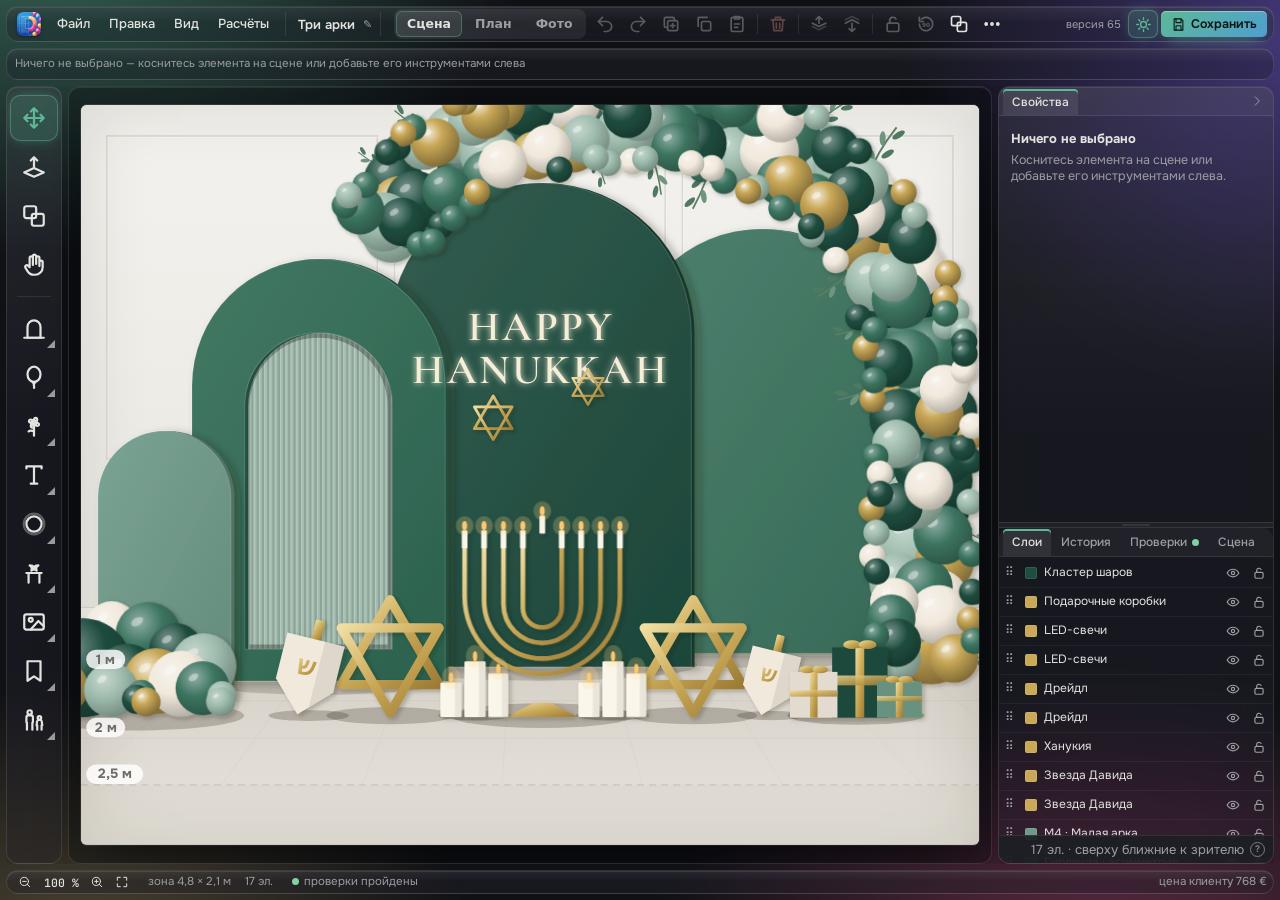
==== commit 863ce9fb: "v65: проверка касаний — запись по всему приложению, поле с командой «покажи клавиатуру» Co-Authored-" ====
--- a/index.html
+++ b/index.html
@@ -1246,6 +1246,7 @@
 .dgchip{width:64px;height:64px;border-radius:12px;background:var(--accent);color:#fff;display:grid;place-items:center;font-size:12px;touch-action:none;user-select:none;-webkit-user-select:none;cursor:grab}
 .dgbtn{display:flex;gap:8px;margin-bottom:8px}
 .dglog{font:12px/1.45 var(--f-mono,ui-monospace,monospace);background:var(--surface);border-radius:8px;padding:8px 10px;min-height:120px;max-height:240px;overflow:auto;white-space:pre-wrap;margin:0}
+.dgrec{display:flex;gap:9px;align-items:flex-start;font-size:13px;margin:4px 0 10px}.dgrec input{width:20px;height:20px;flex:none;margin-top:1px}
 
 </style>
 </head>
@@ -1258,7 +1259,7 @@
   <div class="modesw" id="modesw" role="group" aria-label="Режим"><button type="button" data-pact="mode" data-v="scene" aria-pressed="true">Сцена</button><button type="button" data-pact="mode" data-v="plan" aria-pressed="false">План</button><button type="button" data-pact="mode" data-v="photo" aria-pressed="false">Фото</button></div>
   <div class="qbar" id="qbar" role="toolbar" aria-label="Действия"></div>
   <span class="sp"></span>
-  <span class="ver" id="ver">версия 64</span>
+  <span class="ver" id="ver">версия 65</span>
   <button type="button" class="pill" data-act="photo" id="photobtn"></button>
   <button type="button" class="ib thm" id="thm" data-act="theme" title="Светлая тема" aria-label="Светлая тема" aria-pressed="true"></button>
   <button type="button" class="pill pri" data-act="save" id="savebtn"></button>
@@ -9280,40 +9281,48 @@
    pixel ratio, browser), and what a finger or a pen does on three test fields (touch-action none / manipulation / auto)
    and on a chip to drag. The result can be copied as text. ===== */
 var DG=(function(){
-  var log=[],box=null;
+  var log=[],box=null,rec=false;
+  /* «Записывать касания везде»: every touch in the whole app goes to the log — what was touched, whether a handler stopped it, and whether a field lost its focus because the panel was drawn anew */
+  function who(t){if(!t||!t.closest)return '?';var n=t.closest('[data-pbind],[data-pact],[data-act],[data-r],input,button,.dsplit,.qgrip,.lgrip,#plan,#fsvg,#stagewrap,.dock,.tools,.top')||t;var d=n.dataset||{};return (n.tagName||'').toLowerCase()+(n.id?'#'+n.id:'')+(d.pbind?'['+d.pbind+']':d.pact?'{'+d.pact+(d.v?':'+d.v:'')+'}':d.act?'{'+d.act+'}':d.r?'<'+d.r.slice(0,14)+'>':'')+(n.className&&typeof n.className==='string'?'.'+n.className.split(' ').slice(0,2).join('.'):'')}
+  ['pointerdown','pointerup','pointercancel','click'].forEach(function(e){window.addEventListener(e,function(ev){if(!rec||(box&&box.contains(ev.target)))return;add(e+' ('+(ev.pointerType||'-')+') '+who(ev.target)+(ev.defaultPrevented?' · остановлено обработчиком':''))},false)});
+  document.addEventListener('focusin',function(ev){if(!rec||(box&&box.contains(ev.target)))return;add('фокус → '+who(ev.target))},true);
+  document.addEventListener('focusout',function(ev){if(!rec||(box&&box.contains(ev.target)))return;var t=ev.target,w=who(t);setTimeout(function(){add('фокус ушёл ← '+w+(t.isConnected?'':' · ПОЛЕ ПЕРЕРИСОВАНО (панель обновилась)'))},0)},true);
   function ua(){var u=navigator.userAgent,m;var br=(m=u.match(/SamsungBrowser\/([\d.]+)/))?'Samsung Internet '+m[1]:(m=u.match(/EdgA?\/([\d.]+)/))?'Edge '+m[1]:(m=u.match(/Firefox\/([\d.]+)/))?'Firefox '+m[1]:(m=u.match(/Chrome\/([\d.]+)/))?'Chrome '+m[1]:'?';
     var an=(m=u.match(/Android ([\d.]+)/))?'Android '+m[1]:'',md=(m=u.match(/Android [\d.]+; ([^;)]+)/))?m[1].trim():'';return {br:br,os:an,model:md}}
   function info(){var b=ua(),dpr=window.devicePixelRatio||1,vv=window.visualViewport;
     return [['Браузер',b.br],['Система',[b.os,b.model].filter(Boolean).join(' · ')||'—'],['Как открыто',(window.matchMedia&&matchMedia('(display-mode: standalone)').matches)?'установленное приложение':'вкладка браузера'],
       ['Экран в CSS-пикселях',innerWidth+' × '+innerHeight],['Плотность (devicePixelRatio)',(Math.round(dpr*100)/100)+''],['Физические пиксели ≈',Math.round(innerWidth*dpr)+' × '+Math.round(innerHeight*dpr)],
-      ['Масштаб страницы (pinch)',vv?String(Math.round(vv.scale*100)/100):'—'],['Касаний одновременно',String(navigator.maxTouchPoints||0)],['Версия приложения',(($('#ver')||{}).textContent||'').trim()||'—']]}
+      ['Масштаб страницы (pinch)',vv?String(Math.round(vv.scale*100)/100):'—'],['Касаний одновременно',String(navigator.maxTouchPoints||0)],['Команда «покажи клавиатуру»',navigator.virtualKeyboard?'есть':'нет'],['Версия приложения',(($('#ver')||{}).textContent||'').trim()||'—']]}
   function add(t){log.unshift(new Date().toLocaleTimeString().slice(0,8)+'  '+t);log=log.slice(0,40);var l=box&&box.querySelector('.dglog');if(l)l.textContent=log.join('\n')}
-  function text(){return 'Проверка экрана и касаний\n'+info().map(function(r){return r[0]+': '+r[1]}).join('\n')+'\n\nСобытия (новые сверху):\n'+log.join('\n')}
+  function text(){return 'Проверка экрана и касаний'+(rec?' (запись по приложению)':'')+'\n'+info().map(function(r){return r[0]+': '+r[1]}).join('\n')+'\n\nСобытия (новые сверху):\n'+log.join('\n')}
   function open(){
-    menuClose();if(box)box.remove();log=[];
+    menuClose();if(box)box.remove();if(!rec)log=[];
     box=document.createElement('div');box.className='dgbox';box.setAttribute('role','dialog');box.setAttribute('aria-label','Проверка экрана и касаний');
     box.innerHTML='<div class="dgcard"><div class="dghead"><b>Проверка экрана и касаний</b><button type="button" class="ib dgx" aria-label="Закрыть">'+U.ico.x+'</button></div>'+
       '<div class="dginfo">'+info().map(function(r){return '<span>'+U.esc(r[0])+'</span><b>'+U.esc(r[1])+'</b>'}).join('')+'</div>'+
       '<p class="muted small">Коснитесь пальцем каждого поля — должна выйти клавиатура. Потом стилусом. Потяните квадрат пальцем и стилусом. Внизу записывается, что увидел браузер.</p>'+
-      '<div class="dgf"><label>А — как в приложении (none)<input type="text" data-dg="A" style="touch-action:none" placeholder="коснитесь"></label><label>Б — manipulation<input type="text" data-dg="Б" style="touch-action:manipulation" placeholder="коснитесь"></label><label>В — обычное (auto)<input type="text" data-dg="В" style="touch-action:auto" placeholder="коснитесь"></label></div>'+
+      '<div class="dgf"><label>А — как в приложении (none)<input type="text" data-dg="A" style="touch-action:none" placeholder="коснитесь"></label><label>Б — manipulation<input type="text" data-dg="Б" style="touch-action:manipulation" placeholder="коснитесь"></label><label>В — обычное (auto)<input type="text" data-dg="В" style="touch-action:auto" placeholder="коснитесь"></label><label>Г — с командой «покажи клавиатуру»'+(navigator.virtualKeyboard?'':' (в этом браузере команды нет)')+'<input type="text" data-dg="Г" virtualkeyboardpolicy="manual" placeholder="коснитесь"></label></div>'+
       '<div class="dgdrag"><div class="dgchip" tabindex="0">тяните</div></div>'+
+      '<label class="tog dgrec"><input type="checkbox"'+(rec?' checked':'')+'><span>Записывать касания по всему приложению — включите, закройте окно, повторите то, что не работает, и откройте окно снова</span></label>'+
       '<div class="dgbtn"><button type="button" class="btn sm pri dgcopy">Скопировать результат</button><button type="button" class="btn sm dgclr">Очистить</button></div><pre class="dglog"></pre></div>';
     document.body.appendChild(box);
     box.querySelector('.dgx').onclick=function(){box.remove();box=null};
     box.querySelector('.dgclr').onclick=function(){log=[];add('— очищено —')};
+    box.querySelector('.dgrec input').onchange=function(){rec=this.checked;add(rec?'запись касаний по приложению включена':'запись выключена')};
     box.querySelector('.dgcopy').onclick=function(){var t=text();try{navigator.clipboard.writeText(t).then(function(){toast('Скопировано — вставьте в чат.')},function(){toast('Не удалось скопировать — сделайте снимок экрана.')})}catch(e){toast('Не удалось скопировать — сделайте снимок экрана.')}};
     var vh0=window.visualViewport?visualViewport.height:innerHeight;
     box.querySelectorAll('[data-dg]').forEach(function(f){var n=f.dataset.dg;
       ['pointerdown','pointerup','pointercancel'].forEach(function(e){f.addEventListener(e,function(ev){add('поле '+n+': '+e+' ('+ev.pointerType+')')})});
       f.addEventListener('click',function(){add('поле '+n+': click')});
-      f.addEventListener('focus',function(){add('поле '+n+': фокус');setTimeout(function(){var h=window.visualViewport?visualViewport.height:innerHeight;add('поле '+n+': '+(h<vh0-80?'клавиатура вышла (экран −'+Math.round(vh0-h)+' px)':'клавиатуры не видно'))},700)});
+      if(n==='Г')f.addEventListener('pointerup',function(){try{if(navigator.virtualKeyboard){navigator.virtualKeyboard.show();add('поле Г: команда «покажи клавиатуру» отправлена')}}catch(e){add('поле Г: команда не сработала — '+e.message)}});
+      f.addEventListener('focus',function(){add('поле '+n+': фокус');setTimeout(function(){var h=window.visualViewport?visualViewport.height:innerHeight,kb=navigator.virtualKeyboard&&navigator.virtualKeyboard.boundingRect?Math.round(navigator.virtualKeyboard.boundingRect.height):0;add('поле '+n+': '+(h<vh0-80?'клавиатура вышла (экран −'+Math.round(vh0-h)+' px)':kb>0?'клавиатура поверх экрана ('+kb+' px)':'клавиатуры не видно по размеру экрана'))},700)});
       f.addEventListener('blur',function(){add('поле '+n+': фокус ушёл')})});
     var ch=box.querySelector('.dgchip'),dd=null,moves=0;
     ch.addEventListener('pointerdown',function(ev){dd={x:ev.clientX,y:ev.clientY,id:ev.pointerId,t:ev.pointerType};moves=0;try{ch.setPointerCapture(ev.pointerId)}catch(e){}add('квадрат: pointerdown ('+ev.pointerType+')')});
     ch.addEventListener('pointermove',function(ev){if(!dd||ev.pointerId!==dd.id)return;moves++;ch.style.transform='translate('+Math.round(ev.clientX-dd.x)+'px,'+Math.round(ev.clientY-dd.y)+'px)'});
     var end=function(ev,w){if(!dd||ev.pointerId!==dd.id)return;add('квадрат: '+w+' ('+dd.t+'), движений '+moves);dd=null;ch.style.transform=''};
     ch.addEventListener('pointerup',function(ev){end(ev,'pointerup')});ch.addEventListener('pointercancel',function(ev){end(ev,'pointercancel — браузер забрал жест')});
-    add('открыто');
+    add(rec?'окно открыто снова (запись идёт)':'открыто');var l0=box.querySelector('.dglog');if(l0)l0.textContent=log.join('\n');
   }
   return {open:open,info:info,text:text}
 })();
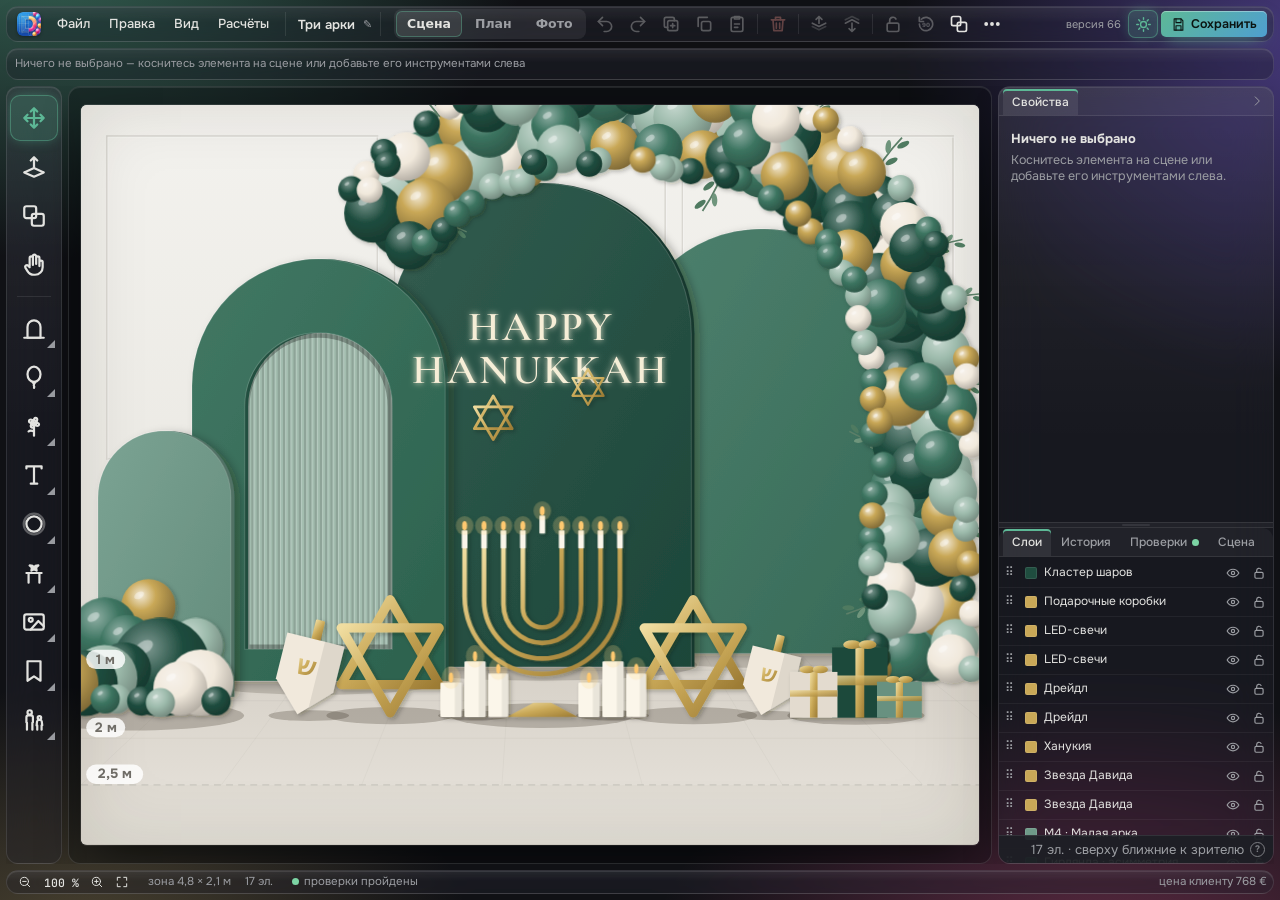
==== commit 2579b79b: "v66: Вид → Стилус в полях: клавиатура или рукописный ввод (для каждого планшета) Co-Authored-By: Cla" ====
--- a/index.html
+++ b/index.html
@@ -1059,6 +1059,8 @@
 /* v38: a stylus tap on a text field brings up the keyboard. Android/Chrome start stylus handwriting on fields whose
    touch-action allows panning, and then no keyboard appears; without panning the tap is an ordinary tap */
 input:not([type=range]):not([type=checkbox]):not([type=radio]):not([type=color]):not([type=file]),textarea,select,[contenteditable]:not([contenteditable=false]){touch-action:none}
+/* v66: «Стилус в полях — рукописный ввод» (chosen per tablet): fields let the system's handwriting take the pen (Samsung S Pen to text) */
+html.penhand input:not([type=range]):not([type=checkbox]):not([type=radio]):not([type=color]):not([type=file]),html.penhand textarea,html.penhand select,html.penhand [contenteditable]:not([contenteditable=false]){touch-action:auto}
 
 /* v40: guides while dragging, the grid with snapping */
 #plan .pgd{stroke:#E8557A;stroke-width:1.4;stroke-dasharray:7 5;pointer-events:none}
@@ -1259,7 +1261,7 @@
   <div class="modesw" id="modesw" role="group" aria-label="Режим"><button type="button" data-pact="mode" data-v="scene" aria-pressed="true">Сцена</button><button type="button" data-pact="mode" data-v="plan" aria-pressed="false">План</button><button type="button" data-pact="mode" data-v="photo" aria-pressed="false">Фото</button></div>
   <div class="qbar" id="qbar" role="toolbar" aria-label="Действия"></div>
   <span class="sp"></span>
-  <span class="ver" id="ver">версия 65</span>
+  <span class="ver" id="ver">версия 66</span>
   <button type="button" class="pill" data-act="photo" id="photobtn"></button>
   <button type="button" class="ib thm" id="thm" data-act="theme" title="Светлая тема" aria-label="Светлая тема" aria-pressed="true"></button>
   <button type="button" class="pill pri" data-act="save" id="savebtn"></button>
@@ -5550,7 +5552,7 @@
 V.mmenu = function(id){var it=function(act,lab,o){o=o||{};return '<button type="button" class="mi'+(o.on?' on':'')+'" data-act="'+act+'"'+(o.id?' data-id="'+o.id+'"':'')+(o.dis?' disabled':'')+'><i class="mck" aria-hidden="true">'+(o.on?'✓':'')+'</i><span>'+lab+'</span>'+(o.k?'<kbd>'+o.k+'</kbd>':'')+'</button>'},hr='<hr>',el=V.sel(),ms=V.multi().length>1;
   if(id==='file')return it('new-proj','Новый проект…')+it('menu','Проекты и шаблоны…')+hr+it('save','Сохранить',{k:'Ctrl+S'})+it('save-as','Сохранить как новый',{dis:!IO.db||!S.pid})+hr+it('json','Скачать проект файлом')+'<label class="mi"><i class="mck"></i><span>Открыть файл проекта…</span><input type="file" id="mfile" accept=".json,application/json" aria-label="Открыть файл проекта"></label>'+hr+V.fileSubs(it)+hr+it('export-all',window.SITE?'Выгрузить всё для переноса':'Перенести всё на сайт: выгрузить файл')+'<label class="mi"><i class="mck"></i><span>'+'Загрузить файл переноса…'+'</span><input type="file" id="mfile2" accept=".json,application/json" aria-label="Файл переноса"></label>'+hr+it('photo','Собрать сцену по фото…');
   if(id==='edit')return it('undo','Отменить',{k:'Ctrl+Z',dis:UI.hi<=0})+it('redo','Вернуть',{k:'Ctrl+Y',dis:UI.hi>=UI.hist.length-1})+it('dopen','История шагов',{id:'hist'})+hr+it(ms?'gdup':'dup','Дублировать',{k:'Ctrl+D',dis:!el&&!ms})+it(ms?'gdel':'del','Удалить',{k:'Del',dis:!el&&!ms})+it('lib-open','В мои шаблоны',{dis:!el&&!ms})+hr+it('copy','Копировать',{k:'Ctrl+C',dis:!el&&!ms})+it('cut','Вырезать',{k:'Ctrl+X',dis:!el&&!ms})+it('paste','Вставить',{k:'Ctrl+V',dis:!V.hasClip()})+hr+it('selall','Выделить всё',{k:'Ctrl+A',dis:!S.els.length})+it('multi','Выбирать несколько',{on:UI.mmode})+it('gclear','Снять выделение',{k:'Esc',dis:!el&&!ms});
-  if(id==='view')return it('vt','Размеры на сцене',{id:'dims',on:S.show.dims})+it('vt','Точки накладок',{id:'grid',on:S.show.grid})+(S.ref?it('ref-toggle','Фото-образец поверх сцены',{on:S.ref.on}):'')+it('night','Вечерний вид',{on:UI.night})+(S.els.some(function(e){return e.type==='person'})?it('people','Люди для масштаба',{on:S.els.some(function(e){return e.type==='person'&&!e.hide})}):'')+hr+it('zoom-in','Приблизить',{k:'+'})+it('zoom-out','Отдалить',{k:'−'})+it('zoom-fit','Вписать сцену',{k:'0'})+hr+'<button type="button" class="mi" data-act="qset" data-id="pos:top"><i class="mck" aria-hidden="true">'+(QB.st.pos==='top'?'✓':'')+'</i><span>Панель действий — сверху</span></button><button type="button" class="mi" data-act="qset" data-id="pos:float"><i class="mck" aria-hidden="true">'+(QB.st.pos==='float'?'✓':'')+'</i><span>Панель действий — на холсте</span></button><button type="button" class="mi" data-act="qset" data-id="pos:off"><i class="mck" aria-hidden="true">'+(QB.st.pos==='off'?'✓':'')+'</i><span>Панель действий — скрыть</span></button>'+hr+it('dock','Панели справа',{on:UI.dock!=='mini'})+it('theme','Тёмная тема',{on:themeNow()==='dark'})+it('glass','Стеклянный интерфейс',{on:glassNow()})+hr+it('diag','Проверка экрана и касаний…');
+  if(id==='view')return it('vt','Размеры на сцене',{id:'dims',on:S.show.dims})+it('vt','Точки накладок',{id:'grid',on:S.show.grid})+(S.ref?it('ref-toggle','Фото-образец поверх сцены',{on:S.ref.on}):'')+it('night','Вечерний вид',{on:UI.night})+(S.els.some(function(e){return e.type==='person'})?it('people','Люди для масштаба',{on:S.els.some(function(e){return e.type==='person'&&!e.hide})}):'')+hr+it('zoom-in','Приблизить',{k:'+'})+it('zoom-out','Отдалить',{k:'−'})+it('zoom-fit','Вписать сцену',{k:'0'})+hr+'<button type="button" class="mi" data-act="qset" data-id="pos:top"><i class="mck" aria-hidden="true">'+(QB.st.pos==='top'?'✓':'')+'</i><span>Панель действий — сверху</span></button><button type="button" class="mi" data-act="qset" data-id="pos:float"><i class="mck" aria-hidden="true">'+(QB.st.pos==='float'?'✓':'')+'</i><span>Панель действий — на холсте</span></button><button type="button" class="mi" data-act="qset" data-id="pos:off"><i class="mck" aria-hidden="true">'+(QB.st.pos==='off'?'✓':'')+'</i><span>Панель действий — скрыть</span></button>'+hr+it('dock','Панели справа',{on:UI.dock!=='mini'})+it('theme','Тёмная тема',{on:themeNow()==='dark'})+it('glass','Стеклянный интерфейс',{on:glassNow()})+hr+it('pen','Стилус в полях — клавиатура',{id:'key',on:PEN.get()==='key'})+it('pen','Стилус в полях — рукописный ввод',{id:'hand',on:PEN.get()==='hand'})+hr+it('diag','Проверка экрана и касаний…');
   if(id==='qbar')return QB.menu(it);
   if(id==='calc')return V.TABS.slice(1).map(function(t,i){return it('tab',t[1],{id:t[0],k:String(i+1),on:UI.tab===t[0]})}).join('');
   return ''};
@@ -8862,6 +8864,7 @@
     case 'report-pdf':RP.pdf();break;
     case 'qa':QB.run(id);break;
     case 'diag':DG.open();break;
+    case 'pen':PEN.set(id);toast(id==='hand'?'Стилус в полях: рукописный ввод — пишите прямо в поле. Пальцем — клавиатура.':'Стилус в полях: клавиатура.');break;
     case 'qcfg':menuOpen('qbar',a);break;
     case 'photo-pdf':{var tp=V.photoTarget();if(tp)RP.photosPdf([tp]);else toast('Откройте фото во вкладке «Фото».');break}
     case 'photo-png':{var tq=V.photoTarget();if(tq)PF.exportPng(tq);else toast('Откройте фото во вкладке «Фото».');break}
@@ -9280,6 +9283,10 @@
 /* ===== DG: a check of the screen and of touches, for comparing tablets — what the browser reports (size in CSS pixels,
    pixel ratio, browser), and what a finger or a pen does on three test fields (touch-action none / manipulation / auto)
    and on a chip to drag. The result can be copied as text. ===== */
+/* how a stylus tap on a text field behaves, chosen per tablet: 'key' — the keyboard comes up (Xiaomi), 'hand' — the system's handwriting takes the pen (Samsung S Pen to text) */
+var PEN=(function(){var v='key';try{if(localStorage.getItem('fotozona.pen.v1')==='hand')v='hand'}catch(e){}
+  function apply(){document.documentElement.classList.toggle('penhand',v==='hand')}apply();
+  return {get:function(){return v},set:function(x){v=x==='hand'?'hand':'key';try{localStorage.setItem('fotozona.pen.v1',v)}catch(e){}apply()}}})();
 var DG=(function(){
   var log=[],box=null,rec=false;
   /* «Записывать касания везде»: every touch in the whole app goes to the log — what was touched, whether a handler stopped it, and whether a field lost its focus because the panel was drawn anew */
@@ -9292,7 +9299,7 @@
   function info(){var b=ua(),dpr=window.devicePixelRatio||1,vv=window.visualViewport;
     return [['Браузер',b.br],['Система',[b.os,b.model].filter(Boolean).join(' · ')||'—'],['Как открыто',(window.matchMedia&&matchMedia('(display-mode: standalone)').matches)?'установленное приложение':'вкладка браузера'],
       ['Экран в CSS-пикселях',innerWidth+' × '+innerHeight],['Плотность (devicePixelRatio)',(Math.round(dpr*100)/100)+''],['Физические пиксели ≈',Math.round(innerWidth*dpr)+' × '+Math.round(innerHeight*dpr)],
-      ['Масштаб страницы (pinch)',vv?String(Math.round(vv.scale*100)/100):'—'],['Касаний одновременно',String(navigator.maxTouchPoints||0)],['Команда «покажи клавиатуру»',navigator.virtualKeyboard?'есть':'нет'],['Версия приложения',(($('#ver')||{}).textContent||'').trim()||'—']]}
+      ['Масштаб страницы (pinch)',vv?String(Math.round(vv.scale*100)/100):'—'],['Касаний одновременно',String(navigator.maxTouchPoints||0)],['Стилус в полях',PEN.get()==='hand'?'рукописный ввод':'клавиатура'],['Команда «покажи клавиатуру»',navigator.virtualKeyboard?'есть':'нет'],['Версия приложения',(($('#ver')||{}).textContent||'').trim()||'—']]}
   function add(t){log.unshift(new Date().toLocaleTimeString().slice(0,8)+'  '+t);log=log.slice(0,40);var l=box&&box.querySelector('.dglog');if(l)l.textContent=log.join('\n')}
   function text(){return 'Проверка экрана и касаний'+(rec?' (запись по приложению)':'')+'\n'+info().map(function(r){return r[0]+': '+r[1]}).join('\n')+'\n\nСобытия (новые сверху):\n'+log.join('\n')}
   function open(){
